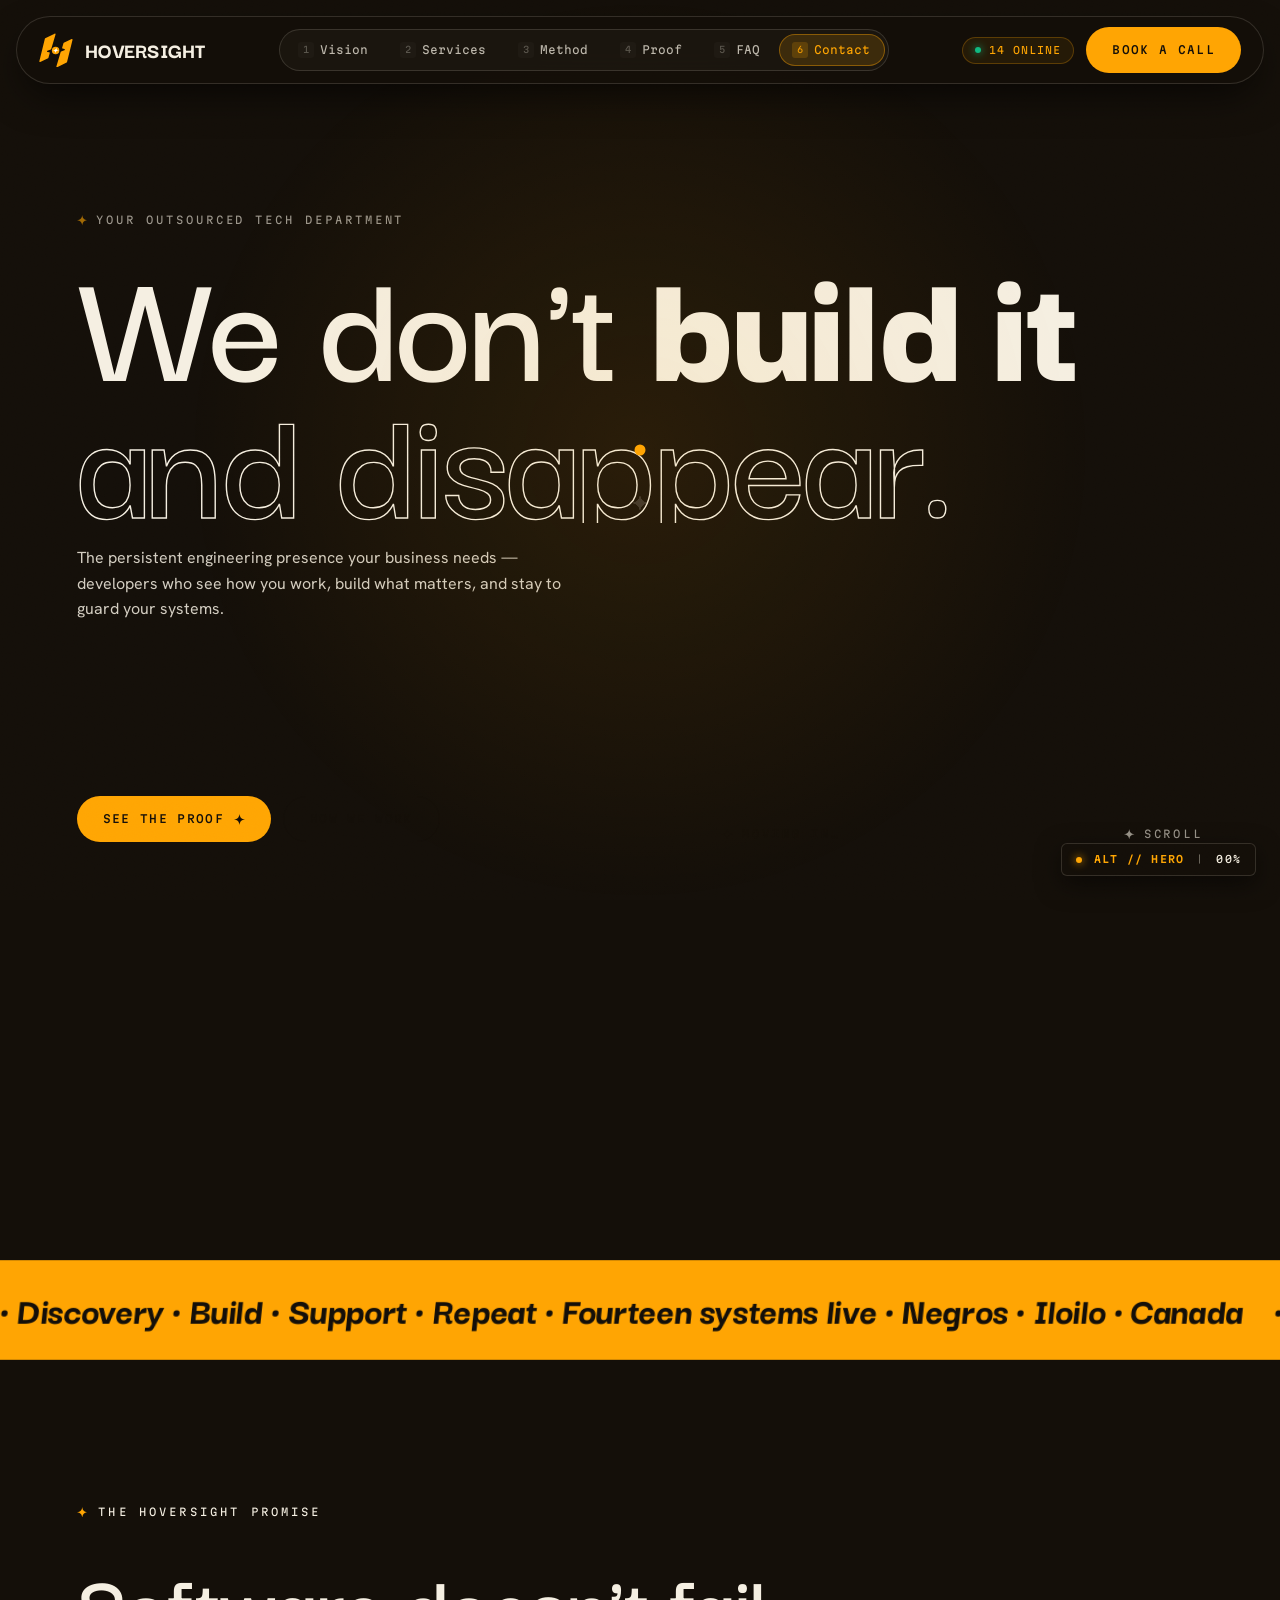
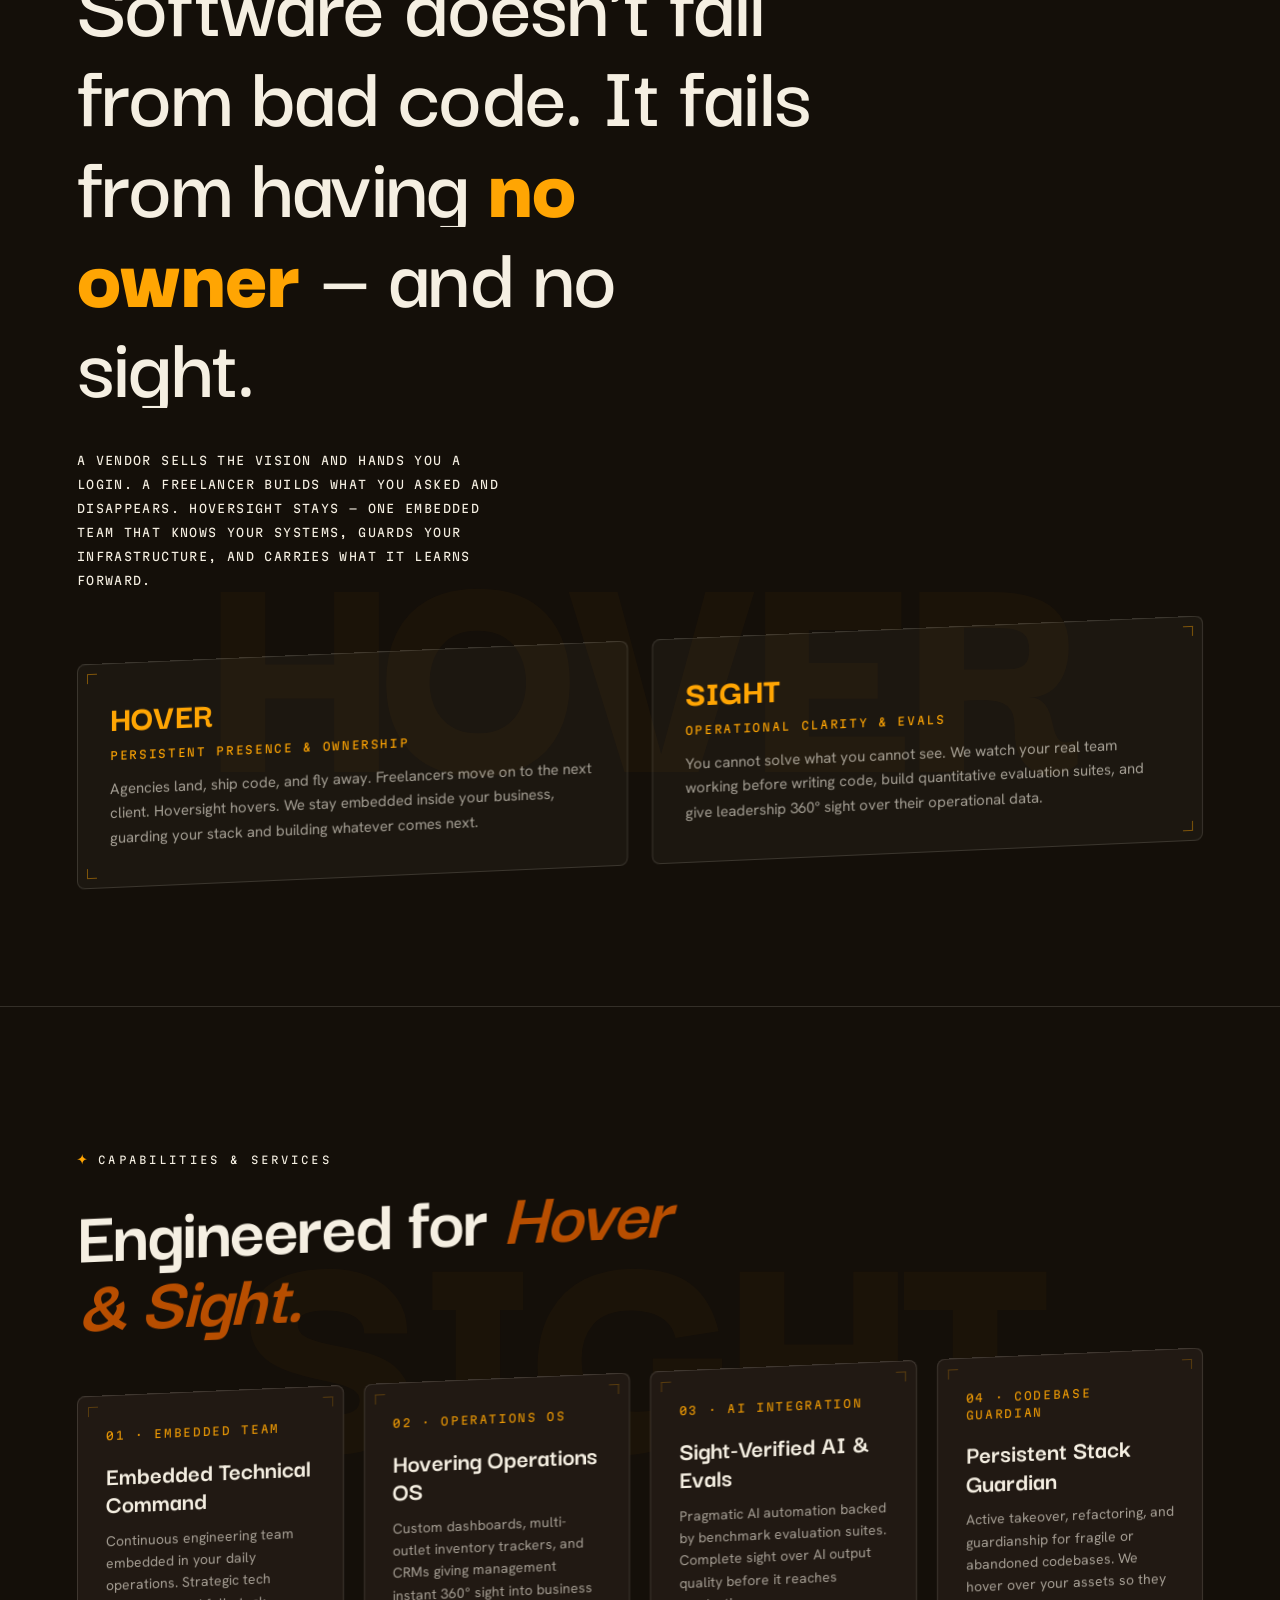
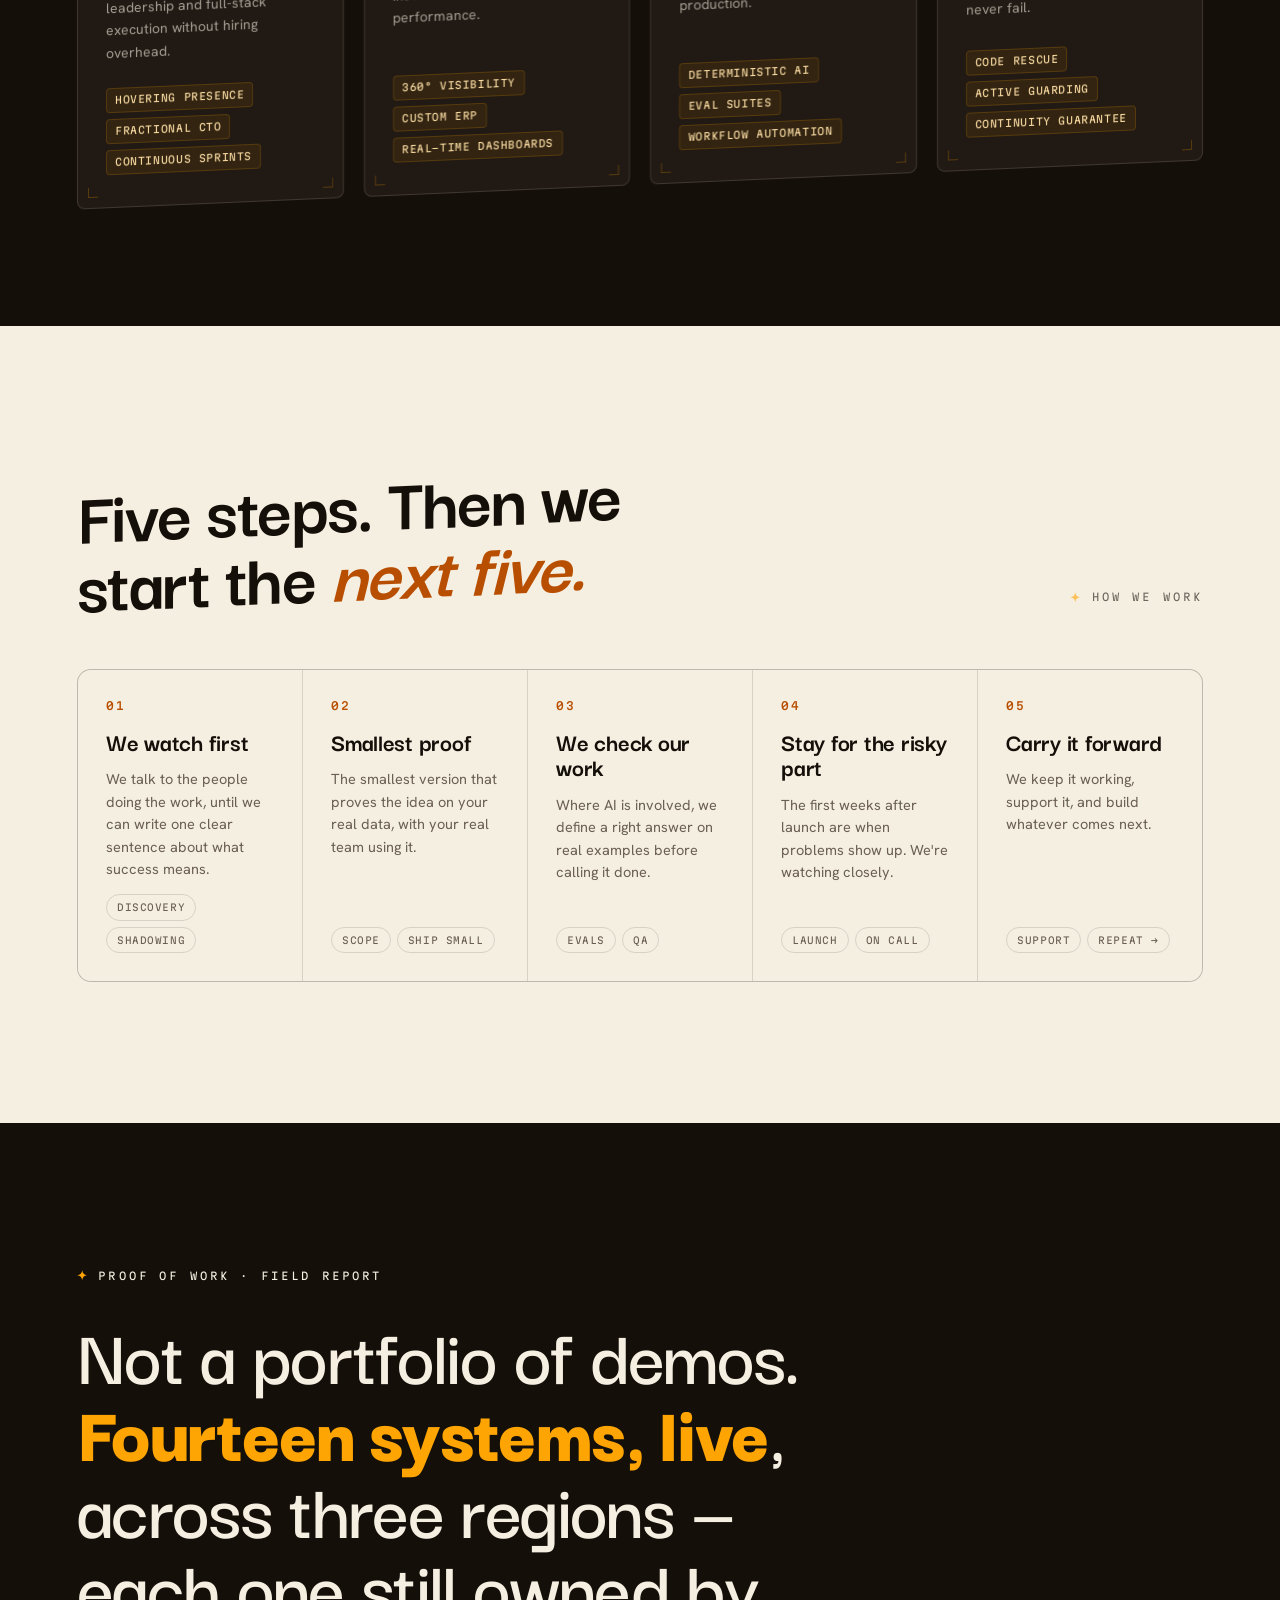
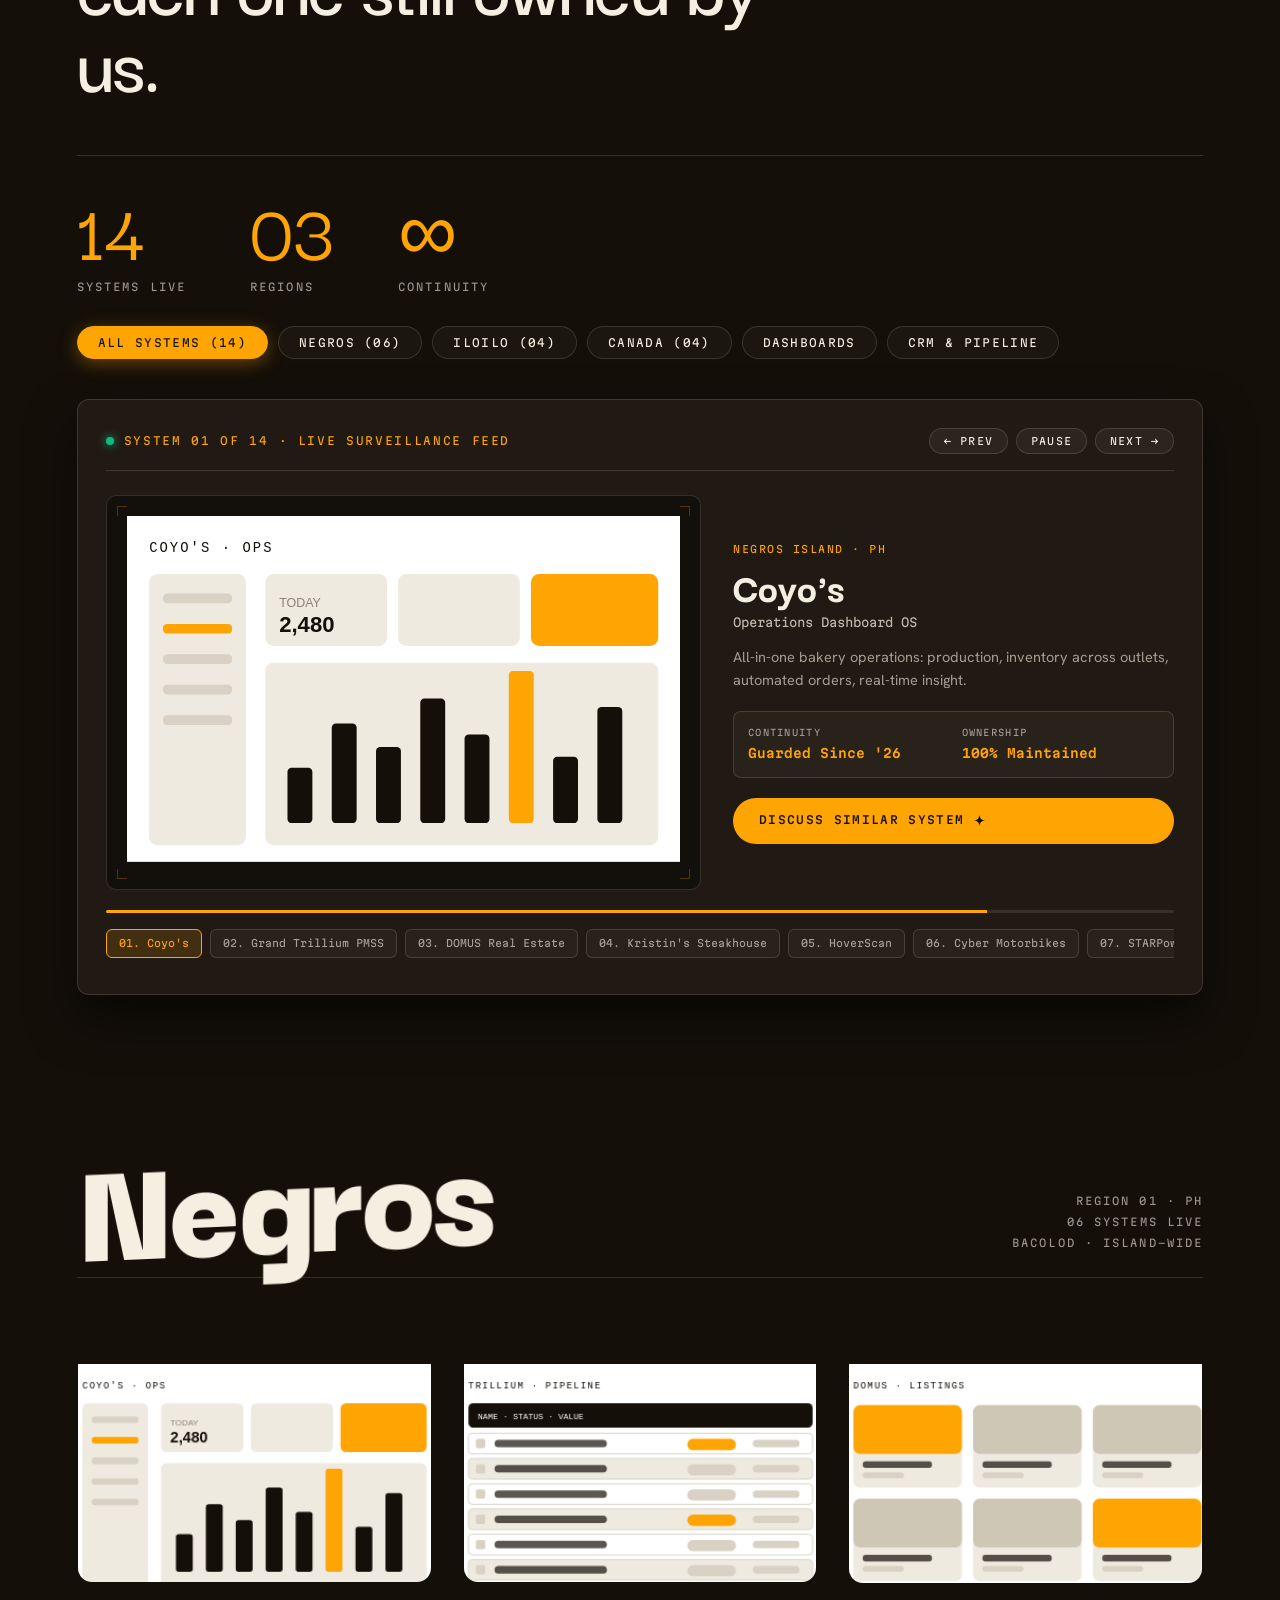
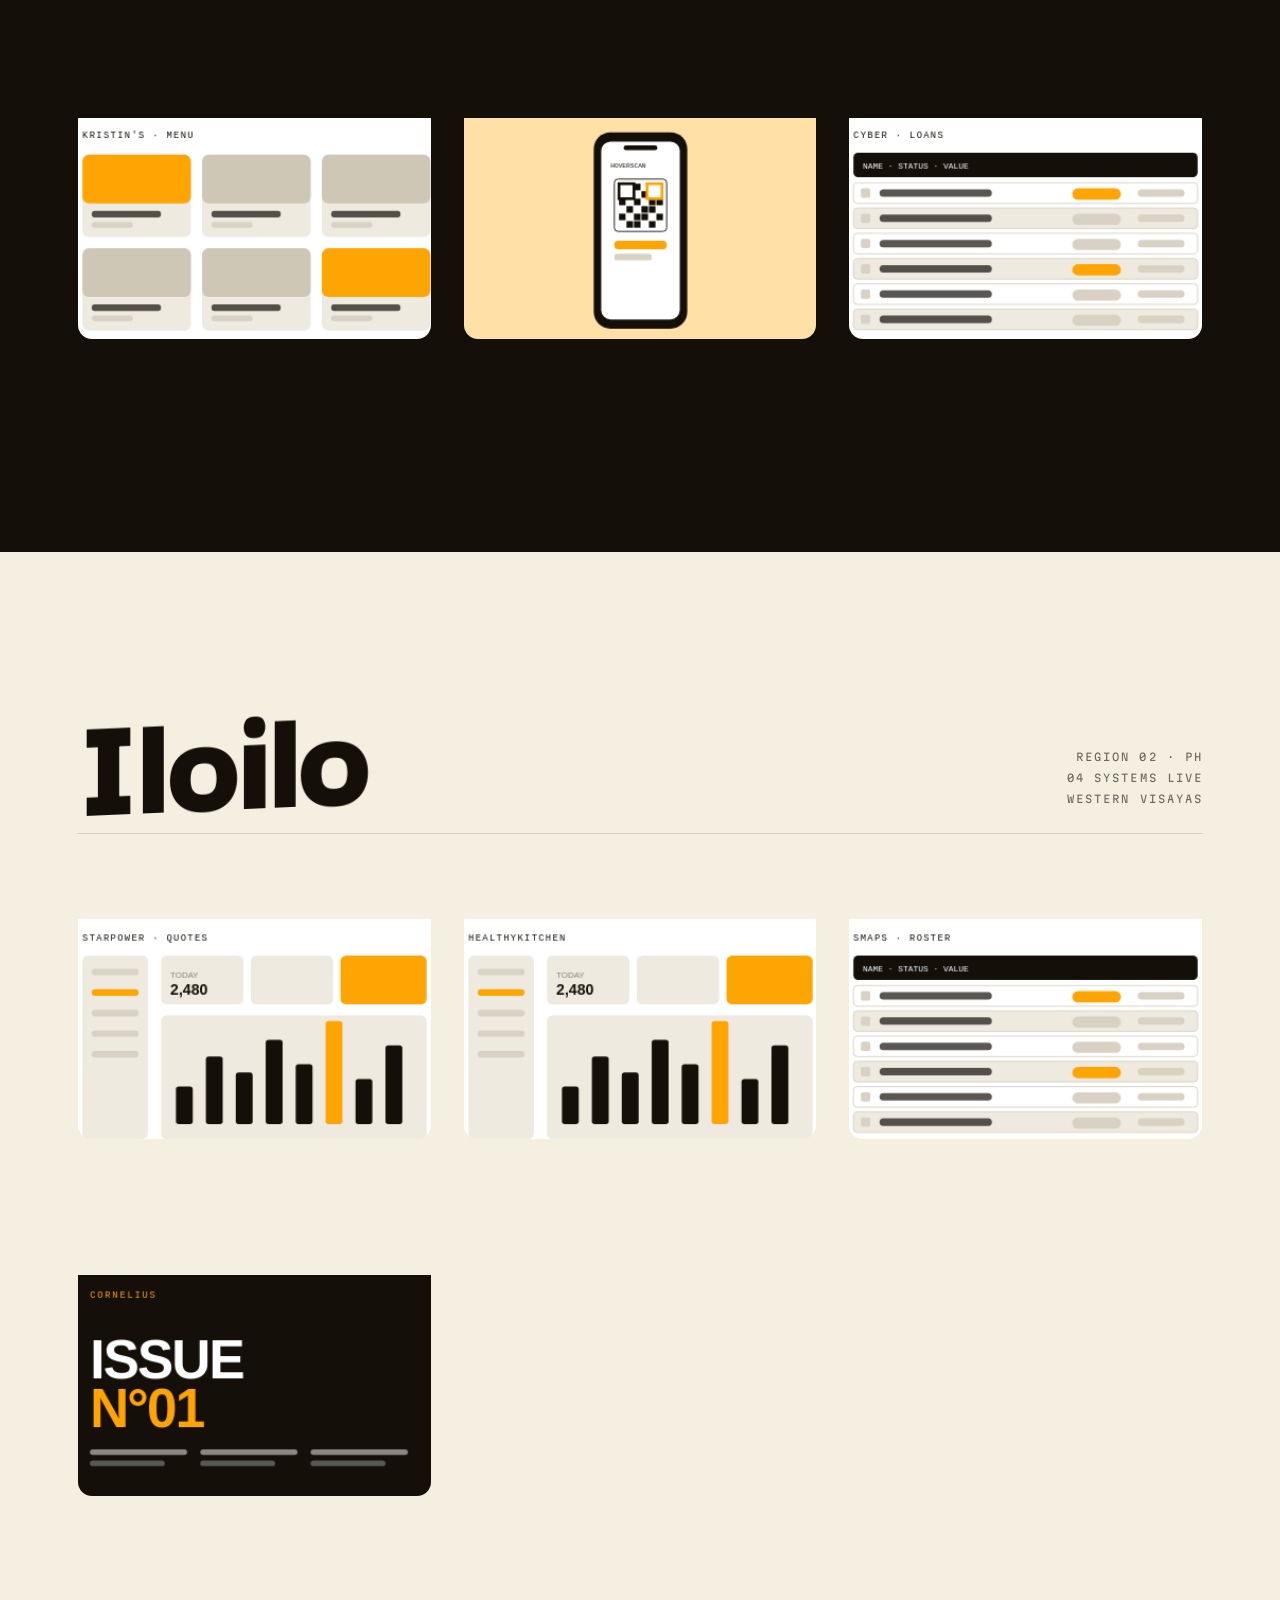
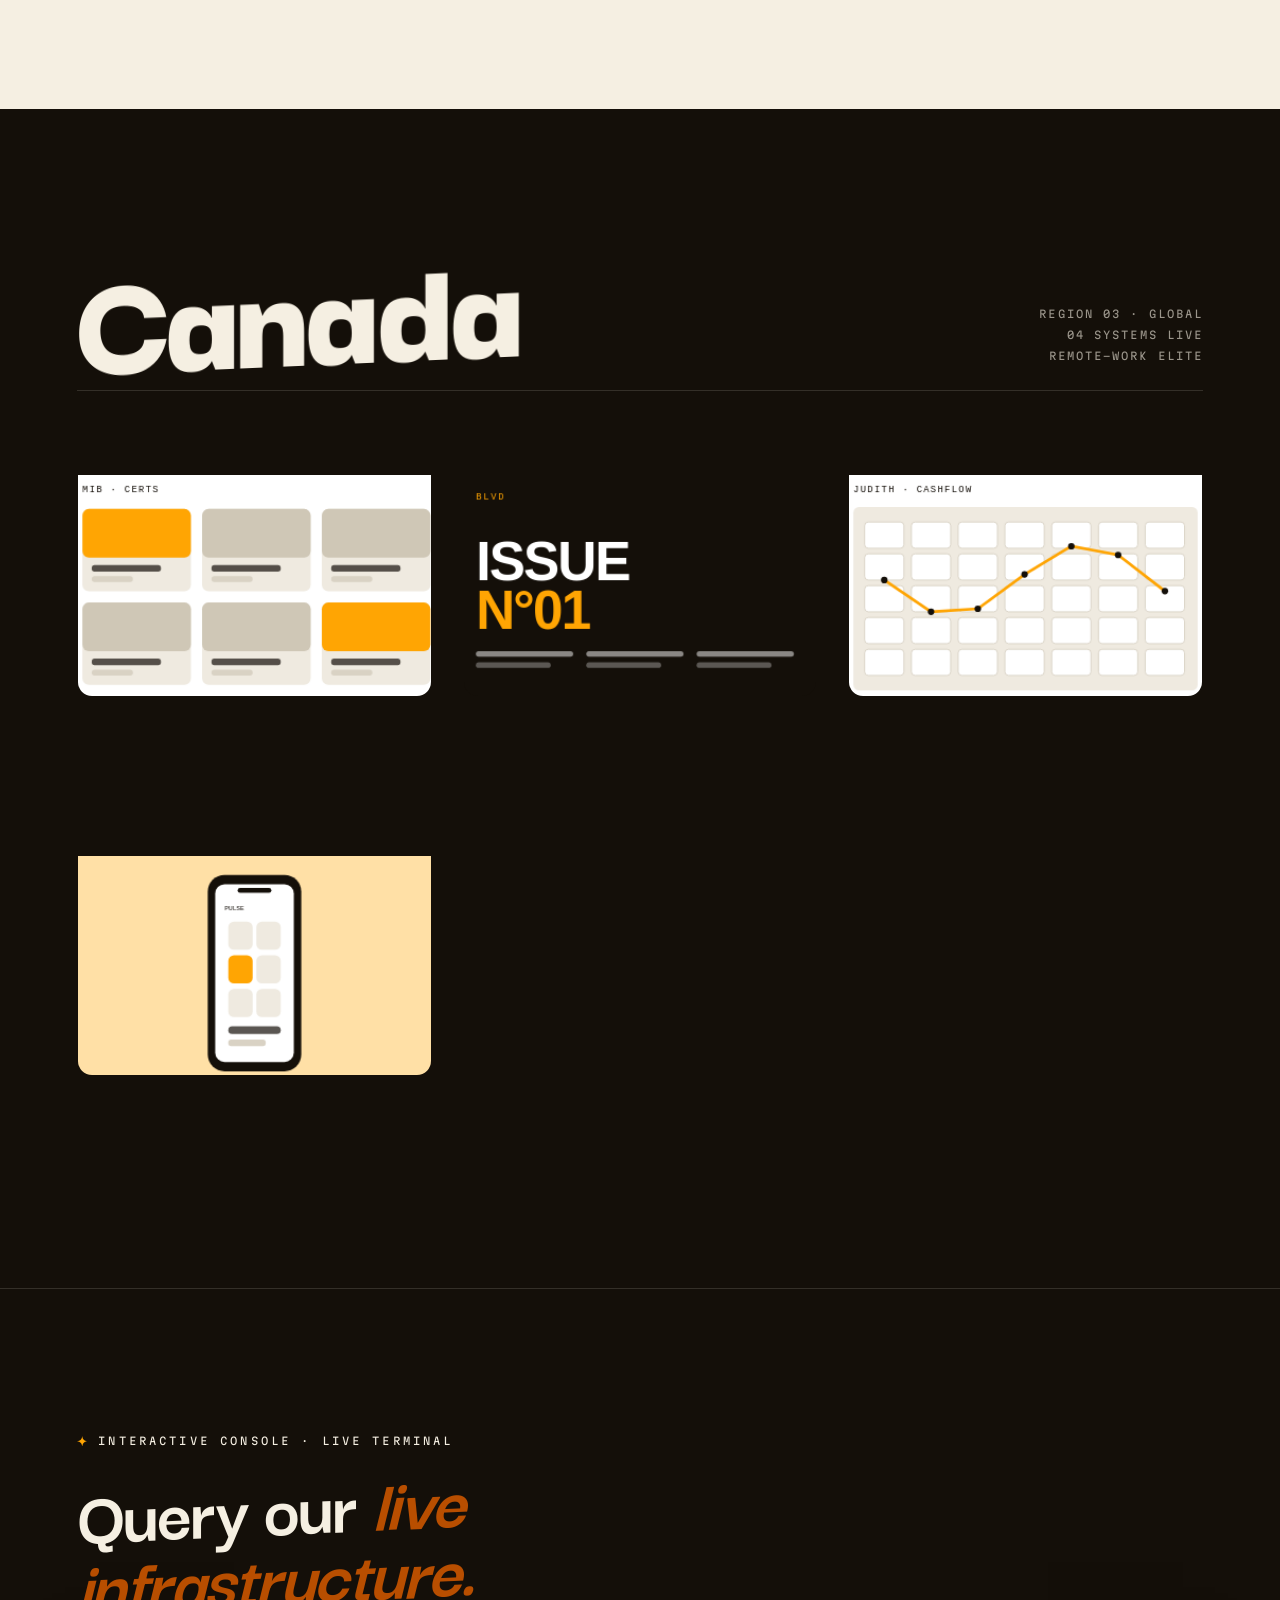
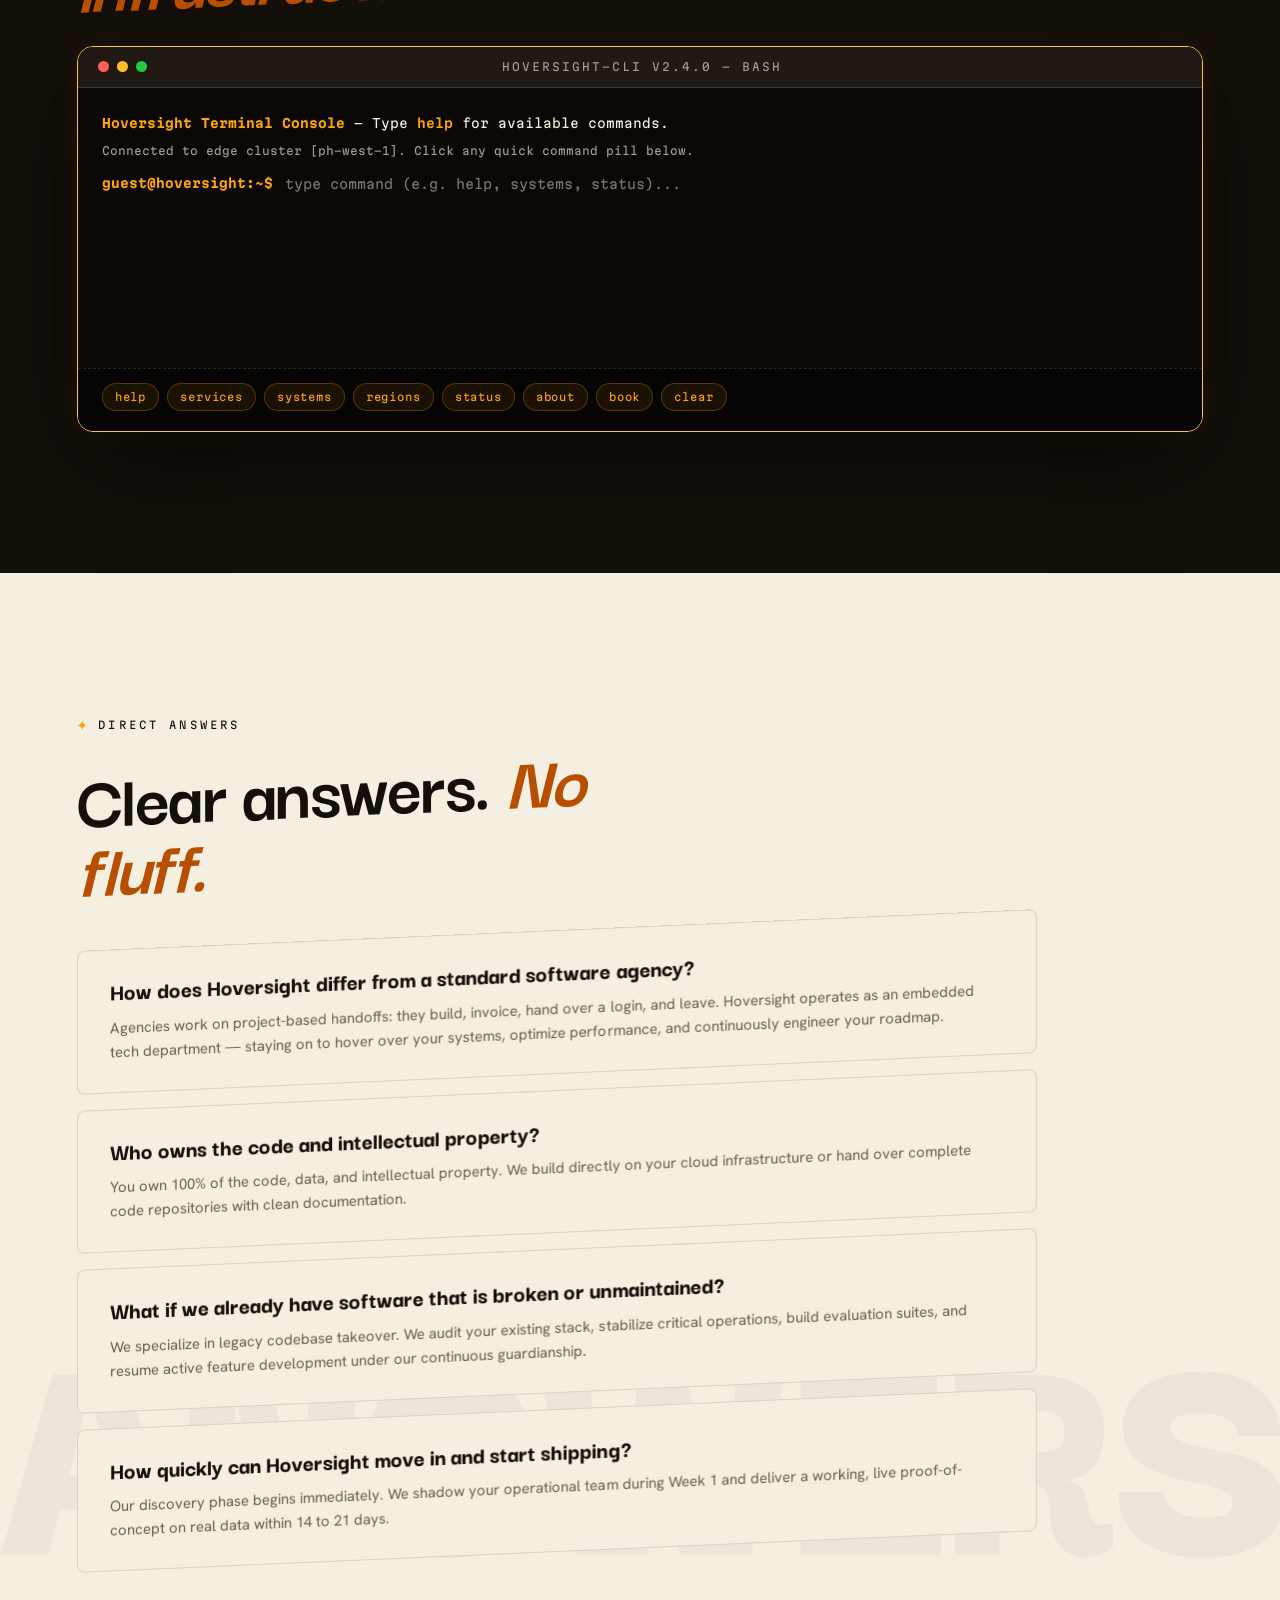
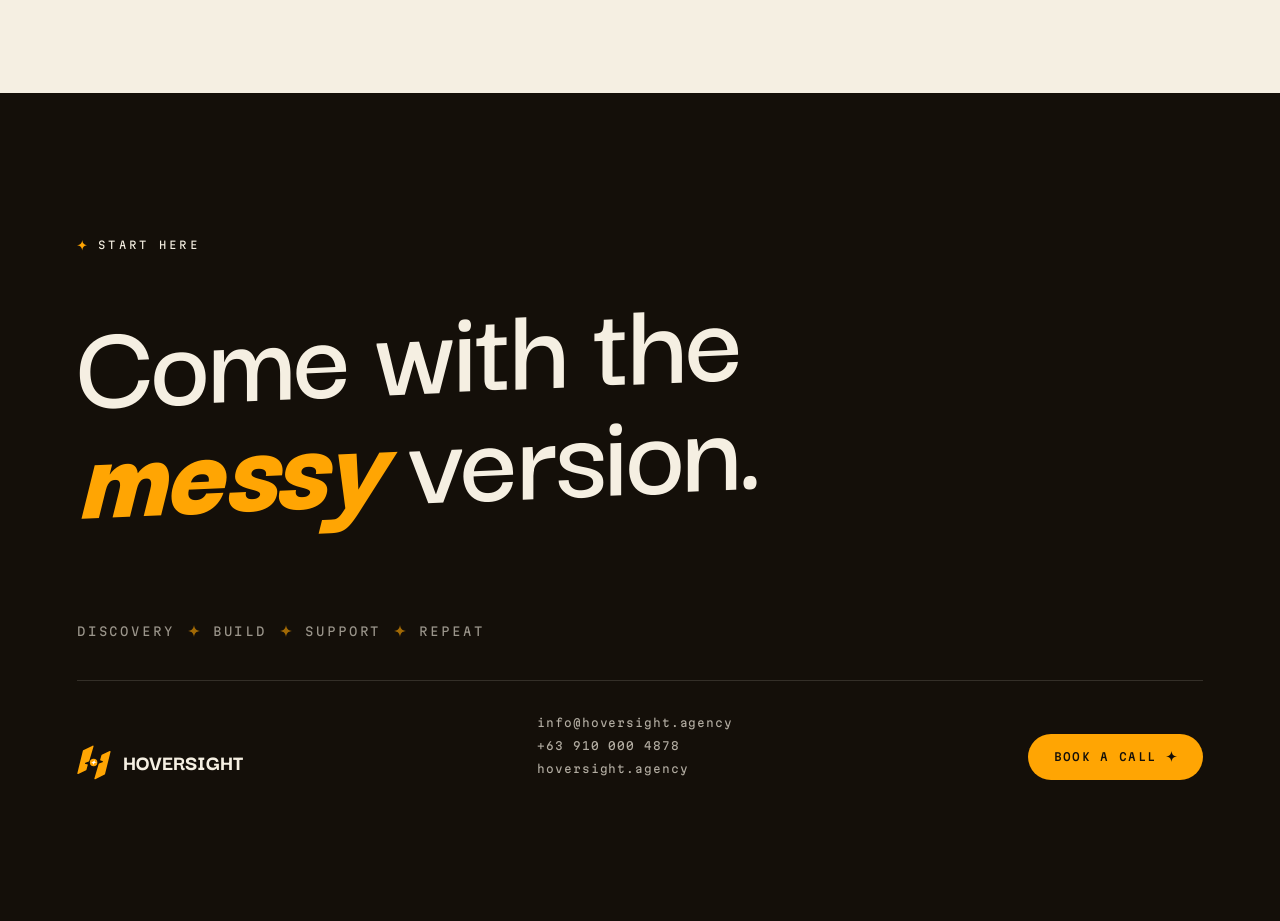
==== public/index.html @ 8554bd1f "Fix blank-page bug: close the unclosed <style> block The head <style> opened on line 13 had no match" ====
<!DOCTYPE html>
<html lang="en">

<head>
  <meta charset="UTF-8">
  <meta name="viewport" content="width=device-width, initial-scale=1.0">
  <title>Hoversight — Proof of Work</title>
  <link rel="preconnect" href="https://fonts.googleapis.com">
  <link rel="preconnect" href="https://fonts.gstatic.com" crossorigin>
  <link
    href="https://fonts.googleapis.com/css2?family=Darker+Grotesque:wght@400;500;600;700;800;900&family=Hanken+Grotesk:wght@400;500;600;700&family=Martian+Mono:wght@300;400;500;600&display=swap"
    rel="stylesheet">
  <style>
    :root {
      --amber: #FFA503;
      --amber-lo: #FFC24D;
      --amber-hi: #FFE0A6;
      --ember: #B84E00;
      --ink: #140F09;
      --ink-2: #211913;
      --paper: #F5EFE2;
      --paper-2: #E9E0CE;
      --muted-d: rgba(245, 239, 226, .62);
      --muted-l: #6A5F52;
      --line-d: rgba(245, 239, 226, .14);
      --line-l: rgba(20, 15, 9, .13);
      --ease: cubic-bezier(.19, 1, .22, 1);
      --ease2: cubic-bezier(.7, 0, .2, 1);
      --disp: "Darker Grotesque", sans-serif;
      --body: "Hanken Grotesk", sans-serif;
      --mono: "Martian Mono", monospace;
    }

    * {
      margin: 0;
      padding: 0;
      box-sizing: border-box
    }

    html {
      scroll-behavior: smooth
    }

    body {
      font-family: var(--body);
      font-size: 16px;
      line-height: 1.5;
      background: var(--ink);
      color: var(--paper);
      -webkit-font-smoothing: antialiased;
      overflow-x: hidden;
      cursor: none
    }

    body:not(.ready) * {
      animation-play-state: paused !important
    }

    ::selection {
      background: var(--amber);
      color: var(--ink)
    }

    a {
      color: inherit;
      text-decoration: none
    }

    :focus-visible {
      outline: 2px solid var(--amber);
      outline-offset: 4px;
      border-radius: 2px
    }

    .spark svg {
      display: block
    }

    .sp-path {
      fill: currentColor
    }

    /* grain + scroll progress */
    .grain {
      position: fixed;
      inset: 0;
      z-index: 9995;
      pointer-events: none;
      opacity: .05;
      mix-blend-mode: overlay;
      background-image: url("data:image/svg+xml,%3Csvg xmlns='http://www.w3.org/2000/svg' width='140' height='140'%3E%3Cfilter id='n'%3E%3CfeTurbulence type='fractalNoise' baseFrequency='.9' numOctaves='2'/%3E%3C/filter%3E%3Crect width='100%25' height='100%25' filter='url(%23n)'/%3E%3C/svg%3E")
    }

    .scrollbar {
      position: fixed;
      top: 0;
      left: 0;
      height: 3px;
      background: var(--amber);
      width: 0;
      z-index: 9996
    }

    /* preloader */
    #pre {
      display: none !important;
      opacity: 0 !important;
      visibility: hidden !important;
      pointer-events: none !important;
    }

    #pre.done {
      opacity: 0 !important;
      visibility: hidden !important;
      pointer-events: none !important;
      display: none !important;
    }

    #pre .spin {
      color: var(--amber);
      animation: spin 2.6s linear infinite
    }

    @keyframes spin {
      to {
        transform: rotate(360deg)
      }
    }

    #pre .pct {
      font-family: var(--mono);
      font-size: 12px;
      letter-spacing: .34em;
      color: var(--muted-d)
    }

    #pre .wm {
      font-family: var(--disp);
      font-weight: 800;
      font-size: clamp(40px, 7vw, 88px);
      letter-spacing: -.02em;
      color: var(--paper);
      overflow: hidden;
      height: 1em;
      line-height: 1
    }

    #pre .wm span {
      display: block;
      transform: translateY(105%);
      animation: rise .9s var(--ease) .15s forwards
    }

    @keyframes rise {
      to {
        transform: none
      }
    }

    /* cursor */
    .cur {
      position: fixed;
      top: 0;
      left: 0;
      width: 11px;
      height: 11px;
      border-radius: 50%;
      background: var(--amber);
      pointer-events: none;
      z-index: 9999;
      transform: translate(-50%, -50%);
      transition: width .35s var(--ease), height .35s var(--ease), background .3s
    }

    .cur.big {
      width: 66px;
      height: 66px;
      background: rgba(255, 165, 3, .14);
      border: 1px solid var(--amber)
    }

    @media(hover:none), (pointer:coarse) {
      .cur {
        display: none
      }

      body {
        cursor: auto
      }
    }

    section {
      position: relative;
      padding: clamp(80px, 11vw, 168px) clamp(22px, 6vw, 124px)
    }

    .eyebrow {
      font-family: var(--mono);
      font-size: 10.5px;
      font-weight: 400;
      letter-spacing: .3em;
      text-transform: uppercase;
      display: inline-flex;
      align-items: center;
      gap: 11px;
      opacity: .72
    }

    .eyebrow .spark {
      color: var(--amber)
    }

    .dark {
      background: var(--ink);
      color: var(--paper)
    }

    .pale {
      background: var(--paper);
      color: var(--ink)
    }

    .cta {
      font-family: var(--mono);
      font-size: 11px;
      font-weight: 500;
      letter-spacing: .12em;
      text-transform: uppercase;
      display: inline-flex;
      align-items: center;
      gap: 10px;
      min-height: 46px;
      padding: 0 26px;
      border-radius: 40px;
      background: var(--amber);
      color: var(--ink);
      transition: transform .4s var(--ease), background .3s
    }

    .cta:hover {
      transform: translateY(-2px);
      background: var(--amber-lo)
    }

    .cta.ghost {
      background: transparent;
      border: 1px solid currentColor;
      font-weight: 400
    }

    .cta.ghost:hover {
      background: currentColor;
      color: var(--ink)
    }

    .pale .cta.ghost:hover {
      color: var(--paper)
    }

    .topbar {
      display: flex;
      justify-content: space-between;
      align-items: center;
      position: fixed;
      top: 16px;
      left: 50%;
      transform: translateX(-50%);
      z-index: 9998;
      width: min(1280px, calc(100% - 32px));
      padding: 10px 22px;
      background: rgba(20, 15, 9, 0.82);
      backdrop-filter: blur(20px);
      -webkit-backdrop-filter: blur(20px);
      border: 1px solid var(--line-d);
      border-radius: 100px;
      box-shadow: 0 16px 40px -10px rgba(0, 0, 0, 0.7);
      transition: padding .3s var(--ease), background .3s, border-color .3s, transform .3s var(--ease);
    }

    .topbar.scrolled {
      padding: 8px 18px;
      background: rgba(20, 15, 9, 0.92);
      border-color: rgba(255, 165, 3, 0.25);
      box-shadow: 0 20px 48px rgba(0, 0, 0, 0.8);
    }

    .brand {
      display: flex;
      align-items: center;
      gap: 12px
    }

    .brand .logo {
      width: 34px;
      height: 35px;
      transition: transform .5s var(--ease)
    }

    .brand:hover .logo {
      transform: rotate(180deg);
    }

    .brand .wm {
      font-family: var(--disp);
      font-weight: 800;
      letter-spacing: -.01em;
      font-size: 22px;
      text-transform: uppercase;
      line-height: 1
    }

    .tnav {
      position: relative;
      display: flex;
      align-items: center;
      gap: 4px;
      background: rgba(245, 239, 226, 0.03);
      padding: 4px;
      border-radius: 100px;
      border: 1px solid var(--line-d);
    }

    .nav-glider {
      position: absolute;
      top: 4px;
      left: 0;
      height: calc(100% - 8px);
      width: 0;
      background: rgba(255, 165, 3, 0.15);
      border: 1px solid rgba(255, 165, 3, 0.4);
      border-radius: 100px;
      transition: all 0.35s var(--ease);
      pointer-events: none;
      z-index: 1;
    }

    .tnav a {
      position: relative;
      z-index: 2;
      font-family: var(--mono);
      font-size: 11px;
      text-transform: none;
      opacity: .75;
      padding: 6px 14px;
      min-height: 32px;
      display: inline-flex;
      align-items: center;
      gap: 6px;
      border-radius: 100px;
      transition: opacity .3s, color .3s;
    }

    .tnav a:hover, .tnav a.active {
      opacity: 1;
      color: var(--amber);
    }

    .tnav a .hk {
      font-size: 9px;
      opacity: 0.4;
      background: rgba(255,255,255,0.08);
      padding: 1px 5px;
      border-radius: 3px;
      font-family: var(--mono);
      transition: opacity 0.2s, background 0.2s;
    }

    .tnav a:hover .hk, .tnav a.active .hk {
      opacity: 0.9;
      color: var(--amber);
      background: rgba(255, 165, 3, 0.2);
    }

    .topbar-actions {
      display: flex;
      align-items: center;
      gap: 12px;
    }

    .telemetry-badge {
      display: inline-flex;
      align-items: center;
      gap: 8px;
      font-family: var(--mono);
      font-size: 10px;
      letter-spacing: 0.1em;
      color: var(--amber);
      background: rgba(255, 165, 3, 0.08);
      border: 1px solid rgba(255, 165, 3, 0.25);
      padding: 5px 12px;
      border-radius: 100px;
      cursor: default;
    }

    .telemetry-badge .pulse-dot {
      width: 6px;
      height: 6px;
      border-radius: 50%;
      background: #10B981;
      box-shadow: 0 0 8px #10B981;
      animation: pulseDot 1.8s infinite;
    }

    @keyframes pulseDot {
      0%, 100% { transform: scale(1); opacity: 1; }
      50% { transform: scale(1.35); opacity: 0.5; }
    }

    .mob-toggle {
      display: none;
      flex-direction: column;
      justify-content: center;
      align-items: center;
      gap: 4px;
      width: 38px;
      height: 38px;
      background: rgba(255,255,255,0.06);
      border: 1px solid var(--line-d);
      border-radius: 50%;
      cursor: pointer;
      padding: 9px;
      transition: background 0.2s, border-color 0.2s;
    }

    .mob-toggle:hover {
      background: rgba(255, 165, 3, 0.15);
      border-color: var(--amber);
    }

    .mob-toggle span {
      display: block;
      width: 16px;
      height: 2px;
      background: var(--paper);
      border-radius: 2px;
      transition: transform 0.3s, opacity 0.3s;
    }

    .mob-toggle.active span:nth-child(1) { transform: translateY(6px) rotate(45deg); }
    .mob-toggle.active span:nth-child(2) { opacity: 0; }
    .mob-toggle.active span:nth-child(3) { transform: translateY(-6px) rotate(-45deg); }

    .mob-drawer {
      position: fixed;
      inset: 0;
      z-index: 9997;
      background: rgba(20, 15, 9, 0.96);
      backdrop-filter: blur(24px);
      display: flex;
      flex-direction: column;
      justify-content: center;
      padding: 40px;
      opacity: 0;
      visibility: hidden;
      transition: opacity 0.35s var(--ease), visibility 0.35s;
    }

    .mob-drawer.active {
      opacity: 1;
      visibility: visible;
    }

    .mob-nav {
      display: flex;
      flex-direction: column;
      gap: 16px;
    }

    .mob-nav a {
      font-family: var(--disp);
      font-size: clamp(32px, 7vw, 48px);
      font-weight: 800;
      color: var(--paper);
      display: flex;
      align-items: center;
      gap: 16px;
      transition: color 0.2s;
    }

    .mob-nav a:hover {
      color: var(--amber);
    }

    .mob-nav a .hk {
      font-family: var(--mono);
      font-size: 14px;
      color: var(--amber);
    }

    .mob-drawer-foot {
      margin-top: 40px;
      padding-top: 24px;
      border-top: 1px solid var(--line-d);
      display: flex;
      flex-direction: column;
      gap: 16px;
    }

    @media(max-width:880px) {
      .tnav { display: none; }
      .telemetry-badge { display: none; }
      .mob-toggle { display: flex; }
    }

    /* ============ SCROLL-BLEED HERO ============ */
    .scrollhero {
      height: 140vh;
      position: relative;
      background: var(--ink)
    }

    .stage {
      position: sticky;
      top: 0;
      height: 100svh;
      overflow: hidden;
      display: flex;
      flex-direction: column;
      justify-content: space-between;
      padding: clamp(24px, 3vw, 40px) clamp(22px, 6vw, 124px) clamp(38px, 5vw, 58px)
    }

    .stage .topbar {
      position: relative;
      z-index: 6
    }

    .bleed {
      position: absolute;
      left: 50%;
      top: 56%;
      width: 42vmax;
      height: 42vmax;
      border-radius: 50%;
      z-index: 1;
      background: radial-gradient(circle at 42% 40%, var(--amber-lo), var(--amber) 45%, var(--ember) 130%);
      transform: translate(-50%, -50%) scale(calc(var(--p, 0)*9.2));
      transform-origin: center;
      filter: blur(calc((1 - var(--p, 0))*6px));
      will-change: transform
    }

    .heart {
      position: absolute;
      left: 50%;
      top: 56%;
      z-index: 4;
      color: #fff;
      transform: translate(-50%, -50%) scale(calc(.3 + var(--p, 0)*7)) rotate(calc(var(--p, 0)*200deg));
      opacity: calc(.15 + var(--p, 0)*.8);
      will-change: transform;
      pointer-events: none
    }

    .heart svg {
      width: 60px;
      height: 60px
    }

    .particles {
      position: absolute;
      inset: 0;
      z-index: 3;
      pointer-events: none;
      opacity: calc(var(--p, 0)*.85)
    }

    .particles .spark {
      position: absolute;
      color: #fff;
      will-change: transform
    }

    .stage-core {
      position: relative;
      z-index: 5;
      flex: 1;
      display: flex;
      flex-direction: column;
      justify-content: center;
      gap: 22px;
      max-width: 1280px
    }

    .line {
      font-family: var(--disp);
      letter-spacing: -.02em;
      line-height: .82;
      font-size: clamp(58px, 13vw, 210px)
    }

    .line-dark {
      font-weight: 600;
      opacity: 1 !important;
      transform: none !important;
    }

    .line-dark .ln {
      display: block;
      overflow: hidden
    }

    .line-dark .ln i {
      display: block;
      font-style: normal;
      transform: none !important;
      transition: transform 1s var(--ease)
    }

    body.ready .line-dark .ln:nth-child(1) i {
      transition-delay: .05s
    }

    body.ready .line-dark .ln:nth-child(2) i {
      transition-delay: .16s
    }

    body.ready .line-dark .ln i {
      transform: none !important
    }

    .line-dark b {
      font-weight: 900
    }

    .line-dark .dim {
      -webkit-text-stroke: 1.4px var(--paper);
      color: transparent
    }

    .line-amber {
      position: absolute;
      color: var(--ink);
      font-weight: 900;
      font-style: italic;
      opacity: 0;
      pointer-events: none;
      transform: translateY(30px)
    }

    .hero-sub {
      max-width: 520px;
      font-size: clamp(15px, 1.25vw, 18px);
      line-height: 1.6;
      font-weight: 400;
      opacity: 0.85 !important;
    }

    .stage-foot {
      position: relative;
      z-index: 5;
      display: flex;
      justify-content: space-between;
      align-items: flex-end;
      gap: 22px;
      flex-wrap: wrap
    }

    .stage-foot .hero-cta {
      display: flex;
      gap: 12px;
      flex-wrap: wrap;
      opacity: 1 !important;
    }

    .progress {
      font-family: var(--mono);
      font-size: 10.5px;
      letter-spacing: .28em;
      text-transform: uppercase;
      color: var(--ink);
      opacity: 1;
      display: flex;
      align-items: center;
      gap: 9px;
      font-weight: 500
    }

    .scrollcue {
      font-family: var(--mono);
      font-size: 10.5px;
      letter-spacing: .28em;
      text-transform: uppercase;
      opacity: 0.6 !important;
      display: flex;
      align-items: center;
      gap: 9px
    }

    .scrollcue .spark {
      animation: bob 2.4s var(--ease) infinite
    }

    @keyframes bob {

      0%,
      100% {
        transform: translateY(0)
      }

      50% {
        transform: translateY(4px)
      }
    }

    /* reduced-motion static hero */
    .rmstatic .scrollhero {
      height: auto
    }

    .rmstatic .stage {
      position: static;
      height: 100svh
    }

    .rmstatic .bleed {
      transform: translate(-50%, -50%) scale(1);
      filter: none
    }

    .rmstatic .heart {
      opacity: .9;
      transform: translate(-50%, -50%) scale(4)
    }

    .rmstatic .line-dark {
      opacity: 1 !important;
      color: var(--paper) !important;
      transform: none !important;
    }

    .rmstatic .line-dark .ln i {
      transform: none !important;
    }

    .rmstatic .line-amber {
      display: none !important;
    }

    .rmstatic .hero-sub,
    .rmstatic .hero-cta {
      opacity: .72
    }

    .rmstatic .particles {
      display: none
    }

    /* marquee */
    .marquee {
      padding: 20px 0;
      background: var(--amber);
      color: var(--ink);
      overflow: hidden;
      border-top: 1px solid rgba(20, 15, 9, .18);
      border-bottom: 1px solid rgba(20, 15, 9, .18)
    }

    .marquee .track {
      display: flex;
      gap: 30px;
      white-space: nowrap;
      width: max-content;
      font-family: var(--disp);
      font-weight: 800;
      font-size: clamp(22px, 3vw, 40px);
      letter-spacing: -.01em;
      animation: scroll 24s linear infinite;
      transition: transform .2s ease-out
    }

    @keyframes scroll {
      to {
        transform: translateX(-50%)
      }
    }

    /* vision */
    .vision .quote {
      font-family: var(--disp);
      font-weight: 600;
      letter-spacing: -.015em;
      line-height: .98;
      font-size: clamp(38px, 7.2vw, 112px);
      max-width: 15ch
    }

    .vision .quote b {
      font-weight: 900;
      color: var(--amber)
    }

    .vision .quote .w {
      display: inline-block;
      overflow: hidden;
      vertical-align: top
    }

    .vision .quote .w i {
      display: inline-block;
      font-style: normal;
      transform: translateY(110%);
      transition: transform .8s var(--ease)
    }

    .vision .quote.in .w i {
      transform: none
    }

    .vision .attrib {
      margin-top: 40px;
      font-family: var(--mono);
      font-size: 11.5px;
      letter-spacing: .12em;
      text-transform: uppercase;
      opacity: .6;
      max-width: 56ch;
      line-height: 2.1;
      font-weight: 400
    }

    /* method */
    .method {
      display: grid;
      gap: clamp(42px, 5vw, 76px)
    }

    .method-head {
      display: flex;
      justify-content: space-between;
      align-items: flex-end;
      gap: 24px;
      flex-wrap: wrap
    }

    .method-head h2 {
      font-family: var(--disp);
      font-weight: 700;
      letter-spacing: -.02em;
      line-height: .9;
      font-size: clamp(38px, 6vw, 84px);
      max-width: 15ch
    }

    .method-head h2 em {
      font-style: italic;
      color: var(--ember)
    }

    .phases {
      display: grid;
      grid-template-columns: repeat(auto-fit, minmax(210px, 1fr));
      gap: 1px;
      background: var(--line-l);
      border: 1px solid var(--line-l);
      border-radius: 14px;
      overflow: hidden
    }

    .phase {
      background: var(--paper);
      padding: clamp(24px, 2.2vw, 34px);
      display: flex;
      flex-direction: column;
      gap: 14px;
      transition: background .4s, transform .5s var(--ease)
    }

    .phase:hover {
      background: var(--paper-2)
    }

    .phase .pnum {
      font-family: var(--mono);
      font-size: 11px;
      letter-spacing: .2em;
      color: var(--ember);
      font-weight: 500
    }

    .phase h3 {
      font-family: var(--disp);
      font-weight: 700;
      font-size: clamp(23px, 2vw, 30px);
      letter-spacing: -.01em;
      line-height: 1
    }

    .phase p {
      font-size: 14.5px;
      line-height: 1.55;
      color: var(--muted-l)
    }

    .chips {
      display: flex;
      flex-wrap: wrap;
      gap: 6px;
      margin-top: auto
    }

    .chips span {
      font-family: var(--mono);
      font-size: 9.5px;
      letter-spacing: .06em;
      text-transform: uppercase;
      border: 1px solid var(--line-l);
      border-radius: 20px;
      padding: 5px 10px;
      color: var(--muted-l)
    }

    /* proof intro */
    .proof-intro .big {
      font-family: var(--disp);
      font-weight: 600;
      letter-spacing: -.02em;
      line-height: .94;
      font-size: clamp(36px, 6.4vw, 92px);
      max-width: 18ch;
      margin-top: 26px
    }

    .proof-intro .big b {
      font-weight: 900;
      color: var(--amber)
    }

    .stats {
      display: flex;
      gap: clamp(30px, 5vw, 90px);
      flex-wrap: wrap;
      margin-top: 56px;
      border-top: 1px solid var(--line-d);
      padding-top: 36px
    }

    .stat .n {
      font-family: var(--disp);
      font-weight: 500;
      font-size: clamp(52px, 6.5vw, 104px);
      line-height: .9;
      color: var(--amber)
    }

    .stat .l {
      font-family: var(--mono);
      font-size: 10.5px;
      letter-spacing: .2em;
      text-transform: uppercase;
      opacity: .6;
      margin-top: 12px;
      font-weight: 400
    }

    /* region + gallery */
    .region-head {
      display: flex;
      justify-content: space-between;
      align-items: flex-end;
      gap: 24px;
      flex-wrap: wrap;
      border-bottom: 1px solid;
      padding-bottom: 24px;
      margin-bottom: clamp(36px, 4vw, 60px)
    }

    .dark .region-head {
      border-color: var(--line-d)
    }

    .pale .region-head {
      border-color: var(--line-l)
    }

    .region-head h2 {
      font-family: var(--disp);
      font-weight: 900;
      letter-spacing: -.03em;
      line-height: .76;
      font-size: clamp(56px, 12vw, 168px);
      will-change: transform
    }

    .region-head .meta {
      font-family: var(--mono);
      font-size: 10.5px;
      letter-spacing: .2em;
      text-transform: uppercase;
      text-align: right;
      opacity: .6;
      line-height: 2;
      font-weight: 400
    }

    .gallery {
      display: grid;
      grid-template-columns: repeat(auto-fill, minmax(300px, 1fr));
      gap: clamp(22px, 2.4vw, 36px)
    }

    .card {
      position: relative;
      display: flex;
      flex-direction: column;
      gap: 15px;
      transition: transform .5s var(--ease)
    }

    .card a.hit {
      position: absolute;
      inset: 0;
      z-index: 3
    }

    .pv {
      position: relative;
      border-radius: 15px;
      overflow: hidden;
      border: 1px solid var(--line-d);
      background: #0c0906;
      box-shadow: 0 24px 60px -34px rgba(0, 0, 0, .75);
      transition: border-color .4s, box-shadow .5s
    }

    .pale .pv {
      border-color: var(--line-l)
    }

    .card:hover .pv {
      border-color: var(--amber);
      box-shadow: 0 34px 70px -30px rgba(184, 78, 0, .45)
    }

    .pv .chrome {
      height: 32px;
      display: flex;
      align-items: center;
      gap: 6px;
      padding: 0 12px;
      background: var(--ink-2)
    }

    .pale .pv .chrome {
      background: #ddd4c2
    }

    .pv .chrome i {
      width: 8px;
      height: 8px;
      border-radius: 50%;
      background: rgba(255, 255, 255, .26)
    }

    .pale .pv .chrome i {
      background: rgba(0, 0, 0, .2)
    }

    .pv .chrome .url {
      margin-left: 10px;
      flex: 1;
      height: 16px;
      border-radius: 8px;
      background: rgba(255, 255, 255, .08);
      font-family: var(--mono);
      font-size: 9px;
      letter-spacing: .06em;
      color: var(--muted-d);
      display: flex;
      align-items: center;
      padding: 0 10px
    }

    .pale .pv .chrome .url {
      background: rgba(0, 0, 0, .05);
      color: var(--muted-l)
    }

    .pv .screenwrap {
      overflow: hidden
    }

    .pv .screen {
      display: block;
      width: 100%;
      aspect-ratio: 16/10;
      background: var(--paper);
      will-change: transform
    }

    .pv .screen svg {
      display: block;
      width: 100%;
      height: 100%
    }

    .pv::after {
      content: "";
      position: absolute;
      inset: 0;
      background: var(--amber);
      opacity: 0;
      transition: opacity .5s;
      pointer-events: none;
      mix-blend-mode: multiply
    }

    .card:hover .pv::after {
      opacity: .09
    }

    .card .meta {
      display: flex;
      flex-direction: column;
      gap: 8px
    }

    .card .top {
      display: flex;
      justify-content: space-between;
      align-items: baseline;
      gap: 12px
    }

    .card .nm {
      font-family: var(--disp);
      font-weight: 800;
      font-size: clamp(24px, 2vw, 32px);
      letter-spacing: -.015em;
      line-height: .94
    }

    .card .yr {
      font-family: var(--mono);
      font-size: 10.5px;
      letter-spacing: .1em;
      opacity: .55;
      display: flex;
      align-items: center;
      gap: 7px;
      white-space: nowrap
    }

    .card .live {
      width: 6px;
      height: 6px;
      border-radius: 50%;
      background: var(--amber)
    }

    .card:hover .live {
      animation: ping 1.4s ease-out infinite
    }

    @keyframes ping {
      0% {
        box-shadow: 0 0 0 0 rgba(255, 165, 3, .6)
      }

      100% {
        box-shadow: 0 0 0 9px rgba(255, 165, 3, 0)
      }
    }

    .card .tag {
      font-family: var(--mono);
      font-size: 9.5px;
      letter-spacing: .14em;
      text-transform: uppercase;
      opacity: .5;
      font-weight: 400
    }

    .card .dsc {
      font-size: 13.5px;
      line-height: 1.55;
      max-height: 0;
      opacity: 0;
      overflow: hidden;
      transition: max-height .5s var(--ease), opacity .4s
    }

    .dark .card .dsc {
      color: var(--muted-d)
    }

    .pale .card .dsc {
      color: var(--muted-l)
    }

    .card:hover .dsc,
    .card:focus-within .dsc {
      max-height: 120px;
      opacity: 1
    }

    /* footer */
    .foot {
      min-height: 92svh;
      display: flex;
      flex-direction: column;
      justify-content: space-between
    }

    .foot h2 {
      font-family: var(--disp);
      font-weight: 600;
      letter-spacing: -.02em;
      line-height: .86;
      font-size: clamp(52px, 10vw, 168px);
      max-width: 12ch
    }

    .foot h2 .aw {
      color: var(--amber);
      font-style: italic;
      font-weight: 900
    }

    .loop {
      font-family: var(--mono);
      font-size: clamp(10.5px, 1vw, 12px);
      letter-spacing: .24em;
      text-transform: uppercase;
      display: flex;
      gap: 13px;
      flex-wrap: wrap;
      opacity: .6;
      align-items: center;
      font-weight: 400
    }

    .loop .spark {
      color: var(--amber);
      opacity: 1
    }

    .foot-grid {
      display: flex;
      justify-content: space-between;
      align-items: flex-end;
      gap: 30px;
      flex-wrap: wrap;
      border-top: 1px solid var(--line-d);
      padding-top: 30px
    }

    .foot-grid .contact {
      font-family: var(--mono);
      font-size: 11px;
      letter-spacing: .08em;
      line-height: 2.1;
      opacity: .7;
      font-weight: 400
    }

    .rv {
      opacity: 1;
      transform: none;
      transition: opacity .85s var(--ease), transform .85s var(--ease);
    }

    .rv.in {
      opacity: 1;
      transform: none;
    }

    .rv.d1 {
      transition-delay: .08s
    }

    .rv.d2 {
      transition-delay: .16s
    }

    .rv.d3 {
      transition-delay: .24s
    }

    @media(prefers-reduced-motion:reduce) {
      .marquee .track {
        animation: none
      }

      .card:hover {
        transform: none
      }

      .heart,
      .bleed {
        transition: none
      }

      .region-head h2,
      .pv .screen {
        transform: none !important
      }
    }

    /* 3D Tilt Card and Radial Spotlight */
    .card {
      transform-style: preserve-3d;
      perspective: 1000px;
      cursor: pointer;
    }

    .pv .glow-spot {
      position: absolute;
      inset: 0;
      border-radius: 15px;
      background: radial-gradient(350px circle at var(--mx, 50%) var(--my, 50%), rgba(255, 165, 3, 0.22), transparent 70%);
      opacity: 0;
      pointer-events: none;
      transition: opacity 0.3s ease;
      z-index: 4;
    }

    .card:hover .glow-spot {
      opacity: 1;
    }

    .card.filtered-out {
      display: none !important;
    }

    /* Filter Bar */
    .filter-bar {
      display: flex;
      gap: 10px;
      flex-wrap: wrap;
      margin-top: 32px;
      margin-bottom: 24px;
    }

    .filter-btn {
      font-family: var(--mono);
      font-size: 11px;
      letter-spacing: 0.12em;
      text-transform: uppercase;
      padding: 9px 20px;
      border-radius: 30px;
      border: 1px solid var(--line-d);
      background: rgba(255, 255, 255, 0.03);
      color: var(--paper);
      cursor: pointer;
      transition: all 0.3s var(--ease);
    }

    .filter-btn:hover, .filter-btn.active {
      background: var(--amber);
      color: var(--ink);
      border-color: var(--amber);
      box-shadow: 0 4px 18px rgba(255, 165, 3, 0.35);
    }

    /* Terminal Console */
    .console-sec {
      background: var(--ink);
      border-top: 1px solid var(--line-d);
    }

    .term-window {
      background: #0a0704;
      border: 1px solid var(--amber-lo);
      border-radius: 16px;
      overflow: hidden;
      box-shadow: 0 30px 90px -20px rgba(0, 0, 0, 0.8), 0 0 30px rgba(255, 165, 3, 0.08);
      font-family: var(--mono);
      margin-top: 40px;
    }

    .term-header {
      background: var(--ink-2);
      padding: 12px 20px;
      display: flex;
      align-items: center;
      justify-content: space-between;
      border-bottom: 1px solid var(--line-d);
    }

    .term-dots {
      display: flex;
      gap: 8px;
    }

    .term-dots span {
      width: 11px;
      height: 11px;
      border-radius: 50%;
      display: block;
    }

    .term-dots .d-red { background: #ff5f56; }
    .term-dots .d-yellow { background: #ffbd2e; }
    .term-dots .d-green { background: #27c93f; }

    .term-title {
      font-size: 11px;
      letter-spacing: 0.18em;
      color: var(--muted-d);
      text-transform: uppercase;
    }

    .term-body {
      padding: 24px;
      min-height: 280px;
      max-height: 420px;
      overflow-y: auto;
      font-size: 12.5px;
      line-height: 1.8;
      color: var(--paper);
    }

    .term-line {
      margin-bottom: 6px;
      word-break: break-word;
    }

    .term-line .cmd {
      color: var(--amber);
      font-weight: 600;
    }

    .term-line .res {
      opacity: 0.9;
    }

    .term-line .green {
      color: #4ade80;
    }

    .term-line .amber-bold {
      color: var(--amber);
      font-weight: bold;
    }

    .term-input-row {
      display: flex;
      align-items: center;
      gap: 12px;
      margin-top: 12px;
    }

    .term-prompt {
      color: var(--amber);
      font-weight: bold;
    }

    .term-input {
      flex: 1;
      background: transparent;
      border: none;
      outline: none;
      font-family: var(--mono);
      font-size: 13px;
      color: var(--paper);
      caret-color: var(--amber);
    }

    .term-pills {
      display: flex;
      gap: 8px;
      flex-wrap: wrap;
      padding: 14px 24px 20px;
      background: #070503;
      border-top: 1px dashed var(--line-d);
    }

    .term-pill {
      font-family: var(--mono);
      font-size: 10.5px;
      letter-spacing: 0.08em;
      padding: 5px 12px;
      border-radius: 14px;
      background: rgba(255, 165, 3, 0.08);
      color: var(--amber);
      border: 1px solid rgba(255, 165, 3, 0.25);
      cursor: pointer;
      transition: all 0.25s var(--ease);
    }

    .term-pill:hover {
      background: var(--amber);
      color: var(--ink);
      border-color: var(--amber);
    }

    /* Modal System Log */
    .modal-overlay {
      position: fixed;
      inset: 0;
      z-index: 10000;
      background: rgba(10, 7, 4, 0.85);
      backdrop-filter: blur(14px);
      -webkit-backdrop-filter: blur(14px);
      display: flex;
      align-items: center;
      justify-content: center;
      padding: 24px;
      opacity: 0;
      visibility: hidden;
      transition: opacity 0.35s var(--ease), visibility 0.35s;
    }

    .modal-overlay.active {
      opacity: 1;
      visibility: visible;
    }

    .modal-card {
      background: var(--ink);
      border: 1px solid var(--amber);
      box-shadow: 0 24px 80px rgba(255, 165, 3, 0.25);
      border-radius: 20px;
      max-width: 640px;
      width: 100%;
      max-height: 90vh;
      overflow-y: auto;
      padding: 36px;
      position: relative;
      color: var(--paper);
      transform: translateY(24px) scale(0.95);
      transition: transform 0.35s var(--ease);
    }

    .modal-overlay.active .modal-card {
      transform: translateY(0) scale(1);
    }

    .modal-close {
      position: absolute;
      top: 20px;
      right: 20px;
      background: rgba(255, 255, 255, 0.1);
      border: none;
      color: var(--paper);
      width: 36px;
      height: 36px;
      border-radius: 50%;
      cursor: pointer;
      display: flex;
      align-items: center;
      justify-content: center;
      font-size: 20px;
      transition: all 0.2s;
    }

    .modal-close:hover {
      background: var(--amber);
      color: var(--ink);
    }

    .modal-tag {
      font-family: var(--mono);
      font-size: 10.5px;
      letter-spacing: 0.18em;
      color: var(--amber);
      text-transform: uppercase;
      margin-bottom: 8px;
    }

    .modal-title {
      font-family: var(--disp);
      font-size: clamp(32px, 4.5vw, 48px);
      font-weight: 800;
      line-height: 0.95;
    }

    .modal-grid {
      display: grid;
      grid-template-columns: repeat(auto-fit, minmax(180px, 1fr));
      gap: 14px;
      margin: 24px 0;
      padding: 18px;
      background: var(--ink-2);
      border-radius: 12px;
      border: 1px solid var(--line-d);
    }

    .modal-stat-label {
      font-family: var(--mono);
      font-size: 9.5px;
      letter-spacing: 0.12em;
      opacity: 0.6;
      text-transform: uppercase;
    }

    .modal-stat-val {
      font-family: var(--mono);
      font-size: 14px;
      color: var(--amber);
      font-weight: 600;
      margin-top: 4px;
    }

    .modal-desc {
      font-size: 15px;
      line-height: 1.65;
      opacity: 0.9;
      margin-bottom: 24px;
    }

    .modal-footer {
      display: flex;
      justify-content: space-between;
      align-items: center;
      border-top: 1px solid var(--line-d);
      padding-top: 20px;
    }

    @media(max-width:640px) {
      .line {
        line-height: .86
      }
    }

    /* Hover + Sight Brand Grid & Services Grid */
    .hs-duo-grid {
      display: grid;
      grid-template-columns: repeat(auto-fit, minmax(300px, 1fr));
      gap: 24px;
      margin-top: 48px;
    }

    .hs-duo-card {
      background: rgba(245, 239, 226, 0.03);
      border: 1px solid var(--line-d);
      padding: 36px 32px;
      border-radius: 8px;
      transition: border-color 0.3s, transform 0.3s var(--ease);
    }

    .hs-duo-card:hover {
      border-color: var(--amber);
      transform: translateY(-4px);
    }

    .hs-duo-card h3 {
      font-family: var(--disp);
      font-size: clamp(28px, 3.5vw, 36px);
      font-weight: 800;
      color: var(--amber);
      margin-bottom: 12px;
      line-height: 1;
    }

    .hs-duo-card p {
      font-size: 15px;
      line-height: 1.65;
      color: var(--muted-d);
    }

    .services-grid {
      display: grid;
      grid-template-columns: repeat(auto-fit, minmax(260px, 1fr));
      gap: 20px;
      margin-top: 36px;
    }

    .service-card {
      background: var(--ink-2);
      border: 1px solid var(--line-d);
      padding: 32px 28px;
      border-radius: 8px;
      display: flex;
      flex-direction: column;
      justify-content: space-between;
      transition: all 0.35s var(--ease);
      position: relative;
      overflow: hidden;
    }

    .service-card:hover {
      border-color: var(--amber);
      transform: translateY(-6px);
      box-shadow: 0 16px 32px rgba(0, 0, 0, 0.4);
    }

    .service-card .s-icon {
      font-family: var(--mono);
      font-size: 11px;
      color: var(--amber);
      letter-spacing: 0.15em;
      margin-bottom: 16px;
      opacity: 0.9;
    }

    .service-card h3 {
      font-family: var(--disp);
      font-size: 26px;
      font-weight: 700;
      color: var(--paper);
      margin-bottom: 12px;
      line-height: 1.1;
    }

    .service-card p {
      font-size: 14px;
      color: var(--muted-d);
      line-height: 1.6;
      margin-bottom: 24px;
    }

    .service-card .chips {
      display: flex;
      flex-wrap: wrap;
      gap: 6px;
      margin-top: auto;
    }

    .service-card .chips span {
      font-family: var(--mono);
      font-size: 10px;
      padding: 4px 8px;
      border-radius: 4px;
      background: rgba(255, 165, 3, 0.08);
      color: var(--amber-hi);
      border: 1px solid rgba(255, 165, 3, 0.18);
    }

    /* FAQ Section */
    .faq-list {
      display: flex;
      flex-direction: column;
      gap: 16px;
      max-width: 960px;
      margin-top: 36px;
    }

    .faq-item {
      background: var(--paper);
      color: var(--ink);
      padding: 28px 32px;
      border-radius: 8px;
      border: 1px solid var(--line-l);
      transition: transform 0.3s var(--ease);
    }

    .faq-item:hover {
      transform: translateX(6px);
    }

    .faq-item h4 {
      font-family: var(--disp);
      font-size: 24px;
      font-weight: 800;
      margin-bottom: 10px;
      line-height: 1.15;
      color: var(--ink);
    }

    .faq-item p {
      font-size: 15px;
      line-height: 1.6;
      color: var(--muted-l);
    }

    /* ===== Motion & UI/UX Innovations ===== */
    .wm-bg {
      position: absolute;
      top: 50%;
      left: 50%;
      transform: translate(-50%, -50%);
      font-family: var(--disp);
      font-weight: 900;
      font-size: clamp(120px, 25vw, 380px);
      color: rgba(255, 165, 3, 0.03);
      letter-spacing: -0.04em;
      white-space: nowrap;
      pointer-events: none;
      user-select: none;
      z-index: 0;
      line-height: 0.8;
      will-change: transform;
    }

    #thrusterGlow {
      position: fixed;
      inset: 0;
      pointer-events: none;
      z-index: 1;
      opacity: 0.25;
      background: radial-gradient(circle 650px at var(--gx, 50%) var(--gy, 50%), rgba(255, 165, 3, 0.14), transparent 70%);
      transition: opacity 0.4s var(--ease);
    }

    .tactical-hud {
      position: fixed;
      bottom: 24px;
      right: 24px;
      z-index: 9990;
      background: rgba(20, 15, 9, 0.88);
      backdrop-filter: blur(12px);
      border: 1px solid var(--line-d);
      border-radius: 6px;
      padding: 8px 14px;
      font-family: var(--mono);
      font-size: 10px;
      color: var(--paper);
      display: flex;
      align-items: center;
      gap: 12px;
      letter-spacing: 0.12em;
      box-shadow: 0 8px 24px rgba(0,0,0,0.5);
      transition: border-color 0.3s;
    }

    .tactical-hud:hover {
      border-color: var(--amber);
    }

    .tactical-hud .hud-dot {
      width: 6px;
      height: 6px;
      border-radius: 50%;
      background: var(--amber);
      box-shadow: 0 0 8px var(--amber);
      animation: pulseGlow 1.8s infinite alternate;
    }

    @keyframes pulseGlow {
      from { opacity: 0.4; }
      to { opacity: 1; }
    }

    .tactical-hud .hud-code {
      color: var(--amber);
      font-weight: 600;
    }

    .cur-coord {
      position: fixed;
      top: 0;
      left: 0;
      font-family: var(--mono);
      font-size: 9px;
      letter-spacing: 0.14em;
      color: var(--amber);
      pointer-events: none;
      z-index: 9999;
      transform: translate(22px, 22px);
      opacity: 0;
      transition: opacity 0.3s;
      white-space: nowrap;
      background: rgba(20, 15, 9, 0.88);
      padding: 4px 8px;
      border-radius: 4px;
      border: 1px solid rgba(255, 165, 3, 0.35);
      box-shadow: 0 4px 12px rgba(0,0,0,0.4);
    }

    .cur.big + .cur-coord {
      opacity: 1;
    }

    .card-crosshair {
      position: absolute;
      width: 10px;
      height: 10px;
      border-style: solid;
      border-color: var(--amber);
      opacity: 0.25;
      transition: opacity 0.3s, border-color 0.3s;
      pointer-events: none;
      z-index: 4;
    }

    .card-crosshair.tl { top: 10px; left: 10px; border-width: 1.5px 0 0 1.5px; }
    .card-crosshair.tr { top: 10px; right: 10px; border-width: 1.5px 1.5px 0 0; }
    .card-crosshair.bl { bottom: 10px; left: 10px; border-width: 0 0 1.5px 1.5px; }
    .card-crosshair.br { bottom: 10px; right: 10px; border-width: 0 1.5px 1.5px 0; }

    .service-card:hover .card-crosshair,
    .card:hover .card-crosshair,
    .hs-duo-card:hover .card-crosshair {
      opacity: 1;
    }

    .laser-scanline {
      position: absolute;
      top: 0;
      left: 0;
      right: 0;
      height: 2px;
      background: linear-gradient(90deg, transparent, var(--amber), transparent);
      opacity: 0;
      pointer-events: none;
      z-index: 5;
    }

    .service-card:hover .laser-scanline,
    .card:hover .laser-scanline,
    .hs-duo-card:hover .laser-scanline {
      animation: scanSweep 1.8s var(--ease) infinite;
    }

    @keyframes scanSweep {
      0% { top: 0; opacity: 0.8; }
      100% { top: 100%; opacity: 0; }
    }

    /* ===== Live Surveillance Deck Showcase ===== */
    .surveillance-deck {
      margin-top: 40px;
      background: var(--ink-2);
      border: 1px solid var(--line-d);
      border-radius: 12px;
      padding: 28px;
      position: relative;
      overflow: hidden;
      box-shadow: 0 24px 48px rgba(0, 0, 0, 0.5);
    }

    .deck-header {
      display: flex;
      justify-content: space-between;
      align-items: center;
      margin-bottom: 24px;
      padding-bottom: 16px;
      border-bottom: 1px solid var(--line-d);
      flex-wrap: wrap;
      gap: 12px;
    }

    .deck-live-tag {
      font-family: var(--mono);
      font-size: 11px;
      letter-spacing: 0.15em;
      color: var(--amber);
      display: flex;
      align-items: center;
      gap: 10px;
    }

    .live-pulse {
      width: 8px;
      height: 8px;
      border-radius: 50%;
      background: #10B981;
      box-shadow: 0 0 10px #10B981;
      animation: pulseGlow 1.6s infinite alternate;
    }

    .deck-controls {
      display: flex;
      gap: 8px;
    }

    .deck-btn {
      font-family: var(--mono);
      font-size: 10px;
      letter-spacing: 0.12em;
      background: rgba(255, 255, 255, 0.05);
      border: 1px solid var(--line-d);
      color: var(--paper);
      padding: 6px 14px;
      border-radius: 100px;
      cursor: pointer;
      transition: all 0.25s;
    }

    .deck-btn:hover {
      background: var(--amber);
      color: var(--ink);
      border-color: var(--amber);
    }

    .deck-body {
      display: grid;
      grid-template-columns: 1.35fr 1fr;
      gap: 32px;
      align-items: center;
    }

    @media(max-width: 900px) {
      .deck-body {
        grid-template-columns: 1fr;
      }
    }

    .deck-stage {
      background: rgba(0, 0, 0, 0.4);
      border: 1px solid var(--line-d);
      border-radius: 10px;
      padding: 20px;
      position: relative;
      min-height: 280px;
      display: flex;
      align-items: center;
      justify-content: center;
      overflow: hidden;
    }

    .deck-screen-frame {
      width: 100%;
      height: 100%;
      transition: transform 0.4s var(--ease), opacity 0.3s;
    }

    .deck-info {
      display: flex;
      flex-direction: column;
      justify-content: center;
    }

    .deck-badge {
      font-family: var(--mono);
      font-size: 10px;
      letter-spacing: 0.15em;
      color: var(--amber);
      margin-bottom: 8px;
      text-transform: uppercase;
    }

    .deck-title {
      font-family: var(--disp);
      font-size: clamp(30px, 3.5vw, 42px);
      font-weight: 800;
      line-height: 1;
      margin-bottom: 6px;
      color: var(--paper);
    }

    .deck-type {
      font-family: var(--mono);
      font-size: 12px;
      opacity: 0.75;
      margin-bottom: 14px;
    }

    .deck-desc {
      font-size: 14.5px;
      line-height: 1.6;
      color: var(--muted-d);
      margin-bottom: 20px;
    }

    .deck-meta-grid {
      display: grid;
      grid-template-columns: 1fr 1fr;
      gap: 16px;
      background: rgba(245, 239, 226, 0.04);
      padding: 14px;
      border-radius: 8px;
      border: 1px solid var(--line-d);
      margin-bottom: 20px;
    }

    .deck-meta-grid .meta-lbl {
      font-family: var(--mono);
      font-size: 9px;
      letter-spacing: 0.14em;
      opacity: 0.6;
      margin-bottom: 4px;
    }

    .deck-meta-grid .meta-val {
      font-family: var(--mono);
      font-size: 12.5px;
      color: var(--amber);
      font-weight: 600;
    }

    .deck-progress-bar {
      height: 3px;
      background: rgba(255, 255, 255, 0.1);
      width: 100%;
      margin: 20px 0 16px;
      border-radius: 2px;
      overflow: hidden;
    }

    .progress-fill {
      height: 100%;
      width: 0%;
      background: var(--amber);
      transition: width 0.1s linear;
    }

    .deck-thumbnails {
      display: flex;
      gap: 8px;
      overflow-x: auto;
      padding-bottom: 8px;
      scroll-behavior: smooth;
    }

    .deck-thumb {
      font-family: var(--mono);
      font-size: 10px;
      padding: 6px 12px;
      border-radius: 6px;
      background: rgba(255, 255, 255, 0.04);
      border: 1px solid var(--line-d);
      color: var(--muted-d);
      white-space: nowrap;
      cursor: pointer;
      transition: all 0.25s;
      flex-shrink: 0;
    }

    .deck-thumb:hover, .deck-thumb.active {
      background: rgba(255, 165, 3, 0.15);
      border-color: var(--amber);
      color: var(--amber);
    }
  </style>
</head>

<body>

  <template id="sparkTpl"><span class="spark"><svg width="1em" height="1em" viewBox="0 0 24 24" aria-hidden="true">
        <path class="sp-path"
          d="M12 0C13.2 8 16 10.8 24 12C16 13.2 13.2 16 12 24C10.8 16 8 13.2 0 12C8 10.8 10.8 8 12 0Z" />
      </svg></span></template>
  <template id="logoTpl"><svg viewBox="0 0 285 293" aria-hidden="true">
      <path
        d="M52.0702 44.766L130.78 5.64675C135.105 3.49711 139.915 7.53528 138.546 12.1672L102.555 133.943C102.059 135.621 100.798 136.966 99.1551 137.568L70.6256 148.029C65.3674 149.957 65.9764 157.582 71.4739 158.651L85.9109 161.458C89.0872 162.076 91.0572 165.276 90.178 168.39L79.2166 207.212C78.7848 208.741 77.716 210.011 76.2827 210.697L10.5712 242.165C6.35527 244.183 1.6913 240.386 2.81327 235.849L49.1626 48.3913C49.5525 46.8146 50.6157 45.4889 52.0702 44.766Z"
        fill="#FFA503" />
      <path
        d="M232.07 247.461L153.361 286.58C149.035 288.73 144.226 284.692 145.595 280.06L181.586 158.284C182.081 156.605 183.342 155.261 184.985 154.658L213.515 144.198C218.773 142.27 218.164 134.645 212.667 133.576L198.23 130.769C195.053 130.151 193.083 126.951 193.963 123.837L204.924 85.0152C205.356 83.4859 206.425 82.2161 207.858 81.5298L273.569 50.0623C277.785 48.0434 282.449 51.8404 281.327 56.3781L234.978 243.835C234.588 245.412 233.525 246.738 232.07 247.461Z"
        fill="#FFA503" />
      <circle cx="139.172" cy="147.172" r="31.1719" fill="#FFA503" />
      <path fill-rule="evenodd" clip-rule="evenodd"
        d="M149.681 140.701C145.878 137.666 147.597 124.313 147.597 124.313C147.597 124.313 140.483 137.29 134.236 140.094C127.988 142.899 110.086 146.771 110.086 146.771C110.086 146.771 128.841 145.557 132.315 152.841C135.788 160.125 134.236 170.031 134.236 170.031C134.236 170.031 138.379 157.743 145.878 152.841C153.085 148.131 168.273 146.965 168.273 146.965C168.273 146.965 156.239 145.935 149.681 140.701Z"
        fill="white" />
    </svg></template>

  <div class="grain"></div>
  <div class="scrollbar" id="sbar"></div>
  <div id="thrusterGlow"></div>

  <div id="pre">
    <span class="spin spark"><svg width="46" height="46" viewBox="0 0 24 24">
        <path class="sp-path"
          d="M12 0C13.2 8 16 10.8 24 12C16 13.2 13.2 16 12 24C10.8 16 8 13.2 0 12C8 10.8 10.8 8 12 0Z" />
      </svg></span>
    <div class="wm"><span>HOVERSIGHT</span></div>
    <div class="pct" id="pct">00</div>
  </div>
  <div class="cur" id="cur"></div>
  <div class="cur-coord" id="curCoords">14.802° N, 120.955° E</div>

  <div class="tactical-hud" id="tacticalHud">
    <div class="hud-dot"></div>
    <span class="hud-code" id="hudCode">ALT // HERO</span>
    <span style="opacity:0.4">|</span>
    <span id="hudPct">00%</span>
  </div>

  <!-- ============ GLOBAL FLOATING COMMAND NAV ============ -->
  <header class="topbar" id="topbar">
    <div class="brand"><span class="logo lg"></span><span class="wm">Hoversight</span></div>
    <nav class="tnav" id="tnav">
      <div class="nav-glider" id="navGlider"></div>
      <a href="#vision" data-sec="vision"><span class="hk">1</span>Vision</a>
      <a href="#services" data-sec="services"><span class="hk">2</span>Services</a>
      <a href="#method" data-sec="method"><span class="hk">3</span>Method</a>
      <a href="#proof" data-sec="proof"><span class="hk">4</span>Proof</a>
      <a href="#faq" data-sec="faq"><span class="hk">5</span>FAQ</a>
      <a href="#contact" data-sec="contact"><span class="hk">6</span>Contact</a>
    </nav>
    <div class="topbar-actions">
      <div class="telemetry-badge" title="14 Customer Systems Monitored & Live 24/7">
        <span class="pulse-dot"></span>
        <span class="badge-txt">14 ONLINE</span>
      </div>
      <a class="cta" href="https://booking.hoversight.agency/">Book a call</a>
      <button class="mob-toggle" id="mobToggle" aria-label="Toggle Navigation Menu">
        <span></span><span></span><span></span>
      </button>
    </div>
  </header>

  <!-- ============ TACTICAL MOBILE DRAWER ============ -->
  <div class="mob-drawer" id="mobDrawer">
    <div class="mob-drawer-inner">
      <nav class="mob-nav">
        <a href="#vision"><span class="hk">1</span>Vision</a>
        <a href="#services"><span class="hk">2</span>Services</a>
        <a href="#method"><span class="hk">3</span>Method</a>
        <a href="#proof"><span class="hk">4</span>Proof</a>
        <a href="#faq"><span class="hk">5</span>FAQ</a>
        <a href="#contact"><span class="hk">6</span>Contact</a>
      </nav>
      <div class="mob-drawer-foot">
        <div class="telemetry-badge"><span class="pulse-dot"></span><span>14/14 SYSTEMS ONLINE</span></div>
        <a class="cta" href="https://booking.hoversight.agency/">Book a call</a>
      </div>
    </div>
  </div>

  <!-- ============ SCROLL-BLEED HERO ============ -->
  <div class="scrollhero" id="scrollhero">
    <div class="stage" id="stage">
      <div class="bleed" aria-hidden="true"></div>
      <span class="heart" aria-hidden="true"><svg viewBox="0 0 24 24">
          <path fill="#fff"
            d="M12 0C13.2 8 16 10.8 24 12C16 13.2 13.2 16 12 24C10.8 16 8 13.2 0 12C8 10.8 10.8 8 12 0Z" />
        </svg></span>
      <div class="particles" id="particles" aria-hidden="true"></div>

      <div class="stage-core">
        <div class="eyebrow scrollcue"><span class="sk"></span>Your outsourced tech department</div>
        <div style="position:relative">
          <h1 class="line line-dark"><span class="ln"><i>We don't <b>build&nbsp;it</b></i></span><span
              class="ln"><i><span class="dim">and disappear.</span></i></span></h1>
          <h1 class="line line-amber">We move in & hover.</h1>
        </div>
        <p class="hero-sub">The persistent engineering presence your business needs — developers who see how you work, build what matters, and stay to guard your systems.</p>
      </div>

      <div class="stage-foot">
        <div class="hero-cta">
          <a class="cta" href="#proof">See the proof <span class="sk"></span></a>
          <a class="cta ghost" href="#method">How we work</a>
        </div>
        <div class="progress"><span class="sk"></span>Moving in…</div>
        <div class="scrollcue"><span class="sk"></span>Scroll</div>
      </div>
    </div>
  </div>

  <div class="marquee" aria-hidden="true">
    <div class="track" id="track"><span id="mq"></span><span id="mq2"></span></div>
  </div>

  <section class="dark vision" id="vision">
    <div class="wm-bg" data-speed="-0.3">HOVER</div>
    <div class="eyebrow rv" style="margin-bottom:36px"><span class="sk"></span>The Hoversight Promise</div>
    <p class="quote" id="visionQuote" data-text="Software doesn't fail from bad code. It fails from having &no owner& — and no sight.">
    </p>
    <p class="attrib rv">A vendor sells the vision and hands you a login. A freelancer builds what you asked and disappears. Hoversight stays — one embedded team that knows your systems, guards your infrastructure, and carries what it learns forward.</p>

    <div class="hs-duo-grid rv">
      <div class="hs-duo-card">
        <div class="card-crosshair tl"></div><div class="card-crosshair tr"></div><div class="card-crosshair bl"></div><div class="card-crosshair br"></div><div class="laser-scanline"></div>
        <h3>HOVER</h3>
        <div style="font-family:var(--mono); font-size:11px; color:var(--amber); letter-spacing:0.15em; margin-bottom:12px; text-transform:uppercase;">Persistent Presence & Ownership</div>
        <p>Agencies land, ship code, and fly away. Freelancers move on to the next client. Hoversight hovers. We stay embedded inside your business, guarding your stack and building whatever comes next.</p>
      </div>
      <div class="hs-duo-card">
        <div class="card-crosshair tl"></div><div class="card-crosshair tr"></div><div class="card-crosshair bl"></div><div class="card-crosshair br"></div><div class="laser-scanline"></div>
        <h3>SIGHT</h3>
        <div style="font-family:var(--mono); font-size:11px; color:var(--amber); letter-spacing:0.15em; margin-bottom:12px; text-transform:uppercase;">Operational Clarity & Evals</div>
        <p>You cannot solve what you cannot see. We watch your real team working before writing code, build quantitative evaluation suites, and give leadership 360° sight over their operational data.</p>
      </div>
    </div>
  </section>

  <section class="dark services" id="services" style="border-top:1px solid var(--line-d);">
    <div class="wm-bg" data-speed="0.25">SIGHT</div>
    <div class="eyebrow rv"><span class="sk"></span>Capabilities & Services</div>
    <div class="method-head rv" style="margin-top:14px; margin-bottom:48px;">
      <h2>Engineered for <em>Hover & Sight.</em></h2>
    </div>
    <div class="services-grid">
      <div class="service-card rv">
        <div class="card-crosshair tl"></div><div class="card-crosshair tr"></div><div class="card-crosshair bl"></div><div class="card-crosshair br"></div><div class="laser-scanline"></div>
        <div class="s-icon">01 · EMBEDDED TEAM</div>
        <h3>Embedded Technical Command</h3>
        <p>Continuous engineering team embedded in your daily operations. Strategic tech leadership and full-stack execution without hiring overhead.</p>
        <div class="chips"><span>Hovering Presence</span><span>Fractional CTO</span><span>Continuous Sprints</span></div>
      </div>
      <div class="service-card rv d1">
        <div class="card-crosshair tl"></div><div class="card-crosshair tr"></div><div class="card-crosshair bl"></div><div class="card-crosshair br"></div><div class="laser-scanline"></div>
        <div class="s-icon">02 · OPERATIONS OS</div>
        <h3>Hovering Operations OS</h3>
        <p>Custom dashboards, multi-outlet inventory trackers, and CRMs giving management instant 360° sight into business performance.</p>
        <div class="chips"><span>360° Visibility</span><span>Custom ERP</span><span>Real-Time Dashboards</span></div>
      </div>
      <div class="service-card rv d2">
        <div class="card-crosshair tl"></div><div class="card-crosshair tr"></div><div class="card-crosshair bl"></div><div class="card-crosshair br"></div><div class="laser-scanline"></div>
        <div class="s-icon">03 · AI INTEGRATION</div>
        <h3>Sight-Verified AI & Evals</h3>
        <p>Pragmatic AI automation backed by benchmark evaluation suites. Complete sight over AI output quality before it reaches production.</p>
        <div class="chips"><span>Deterministic AI</span><span>Eval Suites</span><span>Workflow Automation</span></div>
      </div>
      <div class="service-card rv d3">
        <div class="card-crosshair tl"></div><div class="card-crosshair tr"></div><div class="card-crosshair bl"></div><div class="card-crosshair br"></div><div class="laser-scanline"></div>
        <div class="s-icon">04 · CODEBASE GUARDIAN</div>
        <h3>Persistent Stack Guardian</h3>
        <p>Active takeover, refactoring, and guardianship for fragile or abandoned codebases. We hover over your assets so they never fail.</p>
        <div class="chips"><span>Code Rescue</span><span>Active Guarding</span><span>Continuity Guarantee</span></div>
      </div>
    </div>
  </section>

  <section class="pale method" id="method">
    <div class="method-head rv">
      <h2>Five steps. Then we start the <em>next five.</em></h2>
      <div class="eyebrow" style="opacity:.6"><span class="sk"></span>How we work</div>
    </div>
    <div class="phases">
      <div class="phase rv"><span class="pnum">01</span>
        <h3>We watch first</h3>
        <p>We talk to the people doing the work, until we can write one clear sentence about what success means.</p>
        <div class="chips"><span>Discovery</span><span>Shadowing</span></div>
      </div>
      <div class="phase rv d1"><span class="pnum">02</span>
        <h3>Smallest proof</h3>
        <p>The smallest version that proves the idea on your real data, with your real team using it.</p>
        <div class="chips"><span>Scope</span><span>Ship small</span></div>
      </div>
      <div class="phase rv d2"><span class="pnum">03</span>
        <h3>We check our work</h3>
        <p>Where AI is involved, we define a right answer on real examples before calling it done.</p>
        <div class="chips"><span>Evals</span><span>QA</span></div>
      </div>
      <div class="phase rv d3"><span class="pnum">04</span>
        <h3>Stay for the risky part</h3>
        <p>The first weeks after launch are when problems show up. We're watching closely.</p>
        <div class="chips"><span>Launch</span><span>On call</span></div>
      </div>
      <div class="phase rv d3"><span class="pnum">05</span>
        <h3>Carry it forward</h3>
        <p>We keep it working, support it, and build whatever comes next.</p>
        <div class="chips"><span>Support</span><span>Repeat →</span></div>
      </div>
    </div>
  </section>

  <section class="dark proof-intro" id="proof">
    <div class="eyebrow rv"><span class="sk"></span>Proof of work · field report</div>
    <p class="big rv">Not a portfolio of demos. <b>Fourteen systems, live</b>, across three regions — each one still
      owned by us.</p>
    <div class="stats rv">
      <div class="stat">
        <div class="n" data-count="14">14</div>
        <div class="l">Systems live</div>
      </div>
      <div class="stat">
        <div class="n" data-count="3">03</div>
        <div class="l">Regions</div>
      </div>
      <div class="stat">
        <div class="n">∞</div>
        <div class="l">Continuity</div>
      </div>
    </div>
    
    <div class="filter-bar rv">
      <button class="filter-btn active" data-filter="all">All Systems (14)</button>
      <button class="filter-btn" data-filter="negros">Negros (06)</button>
      <button class="filter-btn" data-filter="iloilo">Iloilo (04)</button>
      <button class="filter-btn" data-filter="canada">Canada (04)</button>
      <button class="filter-btn" data-filter="dashboard">Dashboards</button>
      <button class="filter-btn" data-filter="crm">CRM & Pipeline</button>
    </div>

    <!-- ============ LIVE SURVEILLANCE SHOWCASE REEL ============ -->
    <div class="surveillance-deck rv" id="surveillanceDeck">
      <div class="deck-header">
        <div class="deck-live-tag">
          <span class="live-pulse"></span>
          <span id="deckCounter">SYSTEM 01 OF 14</span> · LIVE SURVEILLANCE FEED
        </div>
        <div class="deck-controls">
          <button class="deck-btn" id="deckPrev" aria-label="Previous System">&larr; PREV</button>
          <button class="deck-btn play-btn" id="deckPause" aria-label="Pause Auto-Play">PAUSE</button>
          <button class="deck-btn" id="deckNext" aria-label="Next System">NEXT &rarr;</button>
        </div>
      </div>

      <div class="deck-body">
        <div class="deck-stage">
          <div class="card-crosshair tl"></div><div class="card-crosshair tr"></div><div class="card-crosshair bl"></div><div class="card-crosshair br"></div>
          <div class="laser-scanline"></div>
          <div class="deck-screen-frame" id="deckScreenFrame">
            <!-- Dynamic preview svg -->
          </div>
        </div>

        <div class="deck-info">
          <div class="deck-badge" id="deckRegion">Bacolod · PH</div>
          <h3 class="deck-title" id="deckTitle">Coyo's Bakery OS</h3>
          <div class="deck-type" id="deckType">Operations Dashboard OS</div>
          <p class="deck-desc" id="deckDesc">All-in-one bakery operations: production, inventory across outlets, automated orders, real-time insight.</p>

          <div class="deck-meta-grid">
            <div>
              <div class="meta-lbl">CONTINUITY</div>
              <div class="meta-val">Guarded Since <span id="deckYr">'26</span></div>
            </div>
            <div>
              <div class="meta-lbl">OWNERSHIP</div>
              <div class="meta-val">100% Maintained</div>
            </div>
          </div>

          <a class="cta deck-cta" id="deckDiscussCta" href="https://booking.hoversight.agency/" target="_blank">Discuss Similar System <span class="sk"></span></a>
        </div>
      </div>

      <div class="deck-progress-bar"><div class="progress-fill" id="deckProgressFill"></div></div>

      <div class="deck-thumbnails" id="deckThumbnails"></div>
    </div>
  </section>

  <section class="dark" id="negros" style="padding-top:0">
    <div class="region-head rv">
      <h2 data-px="1">Negros</h2>
      <div class="meta">Region 01 · PH<br>06 systems live<br>Bacolod · Island-wide</div>
    </div>
    <div class="gallery" id="g-negros"></div>
  </section>
  <section class="pale" id="iloilo">
    <div class="region-head rv">
      <h2 data-px="-1">Iloilo</h2>
      <div class="meta">Region 02 · PH<br>04 systems live<br>Western Visayas</div>
    </div>
    <div class="gallery" id="g-iloilo"></div>
  </section>
  <section class="dark" id="canada">
    <div class="region-head rv">
      <h2 data-px="1">Canada</h2>
      <div class="meta">Region 03 · Global<br>04 systems live<br>Remote-work elite</div>
    </div>
    <div class="gallery" id="g-canada"></div>
  </section>

  <!-- ============ INTERACTIVE TERMINAL CONSOLE ============ -->
  <section class="dark console-sec" id="console">
    <div class="eyebrow rv"><span class="sk"></span>Interactive Console · Live Terminal</div>
    <div class="method-head rv" style="margin-top: 14px">
      <h2>Query our <em>live infrastructure.</em></h2>
    </div>
    <div class="term-window rv">
      <div class="term-header">
        <div class="term-dots">
          <span class="d-red"></span>
          <span class="d-yellow"></span>
          <span class="d-green"></span>
        </div>
        <div class="term-title">hoversight-cli v2.4.0 — bash</div>
        <div style="width: 45px"></div>
      </div>
      <div class="term-body" id="termBody">
        <div class="term-line"><span class="amber-bold">Hoversight Terminal Console</span> — Type <span class="cmd">help</span> for available commands.</div>
        <div class="term-line" style="opacity:0.65; font-size:11px">Connected to edge cluster [ph-west-1]. Click any quick command pill below.</div>
        <div class="term-output" id="termOutput"></div>
        <div class="term-input-row">
          <span class="term-prompt">guest@hoversight:~$</span>
          <input type="text" class="term-input" id="termInput" placeholder="type command (e.g. help, systems, status)..." autocomplete="off" spellcheck="false">
        </div>
      </div>
      <div class="term-pills">
        <span class="term-pill" data-cmd="help">help</span>
        <span class="term-pill" data-cmd="services">services</span>
        <span class="term-pill" data-cmd="systems">systems</span>
        <span class="term-pill" data-cmd="regions">regions</span>
        <span class="term-pill" data-cmd="status">status</span>
        <span class="term-pill" data-cmd="about">about</span>
        <span class="term-pill" data-cmd="book">book</span>
        <span class="term-pill" data-cmd="clear">clear</span>
      </div>
    </div>
  </section>

  <section class="pale faq" id="faq">
    <div class="wm-bg" data-speed="-0.2" style="color:rgba(20,15,9,0.035)">ANSWERS</div>
    <div class="eyebrow rv"><span class="sk"></span>Direct Answers</div>
    <div class="method-head rv" style="margin-top:14px; margin-bottom:40px;">
      <h2>Clear answers. <em>No fluff.</em></h2>
    </div>
    <div class="faq-list">
      <div class="faq-item rv">
        <h4>How does Hoversight differ from a standard software agency?</h4>
        <p>Agencies work on project-based handoffs: they build, invoice, hand over a login, and leave. Hoversight operates as an embedded tech department — staying on to hover over your systems, optimize performance, and continuously engineer your roadmap.</p>
      </div>
      <div class="faq-item rv">
        <h4>Who owns the code and intellectual property?</h4>
        <p>You own 100% of the code, data, and intellectual property. We build directly on your cloud infrastructure or hand over complete code repositories with clean documentation.</p>
      </div>
      <div class="faq-item rv">
        <h4>What if we already have software that is broken or unmaintained?</h4>
        <p>We specialize in legacy codebase takeover. We audit your existing stack, stabilize critical operations, build evaluation suites, and resume active feature development under our continuous guardianship.</p>
      </div>
      <div class="faq-item rv">
        <h4>How quickly can Hoversight move in and start shipping?</h4>
        <p>Our discovery phase begins immediately. We shadow your operational team during Week 1 and deliver a working, live proof-of-concept on real data within 14 to 21 days.</p>
      </div>
    </div>
  </section>

  <section class="dark foot" id="contact">
    <div>
      <div class="eyebrow rv" style="margin-bottom:34px"><span class="sk"></span>Start here</div>
      <h2 class="rv">Come with the <span class="aw">messy</span> version.</h2>
    </div>
    <div class="rv">
      <div class="loop" style="margin-bottom:40px"><span>Discovery</span><span class="sk"></span><span>Build</span><span
          class="sk"></span><span>Support</span><span class="sk"></span><span>Repeat</span></div>
      <div class="foot-grid">
        <div class="brand"><span class="logo lg"></span><span class="wm">Hoversight</span></div>
        <div class="contact">info@hoversight.agency<br>+63 910 000 4878<br>hoversight.agency</div>
        <a class="cta" href="https://booking.hoversight.agency/">Book a call <span class="sk"></span></a>
      </div>
    </div>
  </section>

  <!-- ============ SYSTEM FIELD REPORT MODAL ============ -->
  <div id="sysModal" class="modal-overlay" aria-hidden="true">
    <div class="modal-card">
      <button class="modal-close" id="modalClose" aria-label="Close modal">&times;</button>
      <div class="modal-tag" id="mTag">SYSTEM FIELD REPORT</div>
      <h3 class="modal-title" id="mTitle">System Name</h3>
      <div class="modal-grid">
        <div>
          <div class="modal-stat-label">REGION & DEPLOYMENT</div>
          <div class="modal-stat-val" id="mRegion">Bacolod · PH</div>
        </div>
        <div>
          <div class="modal-stat-label">STATUS & CONTINUITY</div>
          <div class="modal-stat-val" id="mStatus">Active · Managed</div>
        </div>
        <div>
          <div class="modal-stat-label">OPERATIONAL TYPE</div>
          <div class="modal-stat-val" id="mType">Dashboard OS</div>
        </div>
        <div>
          <div class="modal-stat-label">MANAGED SINCE</div>
          <div class="modal-stat-val" id="mYr">'26</div>
        </div>
      </div>
      <div class="modal-desc" id="mDesc">Description of the system...</div>
      <div class="modal-footer">
        <div style="font-family: var(--mono); font-size: 11px; opacity: 0.7;">Continuity Guarantee · 100% Owned & Maintained</div>
        <a class="cta" href="https://booking.hoversight.agency/" target="_blank" rel="noopener">Discuss Similar System</a>
      </div>
    </div>
  </div>

  <script>
    document.body.classList.add('ready');
    const preEl = document.getElementById('pre');
    if (preEl) preEl.classList.add('done');

    const rm = matchMedia('(prefers-reduced-motion:reduce)').matches;
    if (rm) document.documentElement.classList.add('rmstatic');
    const sparkSVG = document.getElementById('sparkTpl').innerHTML;
    const logoSVG = document.getElementById('logoTpl').innerHTML;
    document.querySelectorAll('.sk').forEach(el => el.innerHTML = sparkSVG);
    document.querySelectorAll('.logo.lg').forEach(el => el.innerHTML = logoSVG);

    /* vision quote → word-split reveal (& marks the amber bold word) */
    (function () {
      const q = document.getElementById('visionQuote');
      const words = q.dataset.text.split(' ');
      q.innerHTML = words.map(w => {
        const amb = w.includes('&'); const t = w.replace(/&/g, '');
        return `<span class="w" style="transition-delay:${Math.random() * .15}s"><i>${amb ? '<b>' + t + '</b>' : t}</i></span>`
      }).join(' ');
    })();

    /* ---------- app-preview mockups (SVG, in-brand) ---------- */
    const INK = '#140F09', AM = '#FFA503', AMlo = '#FFE0A6', PAP = '#FFFFFF', G = '#D9D2C4', G2 = '#EFEAE0', TX = '#8A8375';
    const S = c => `<svg viewBox="0 0 400 250" xmlns="http://www.w3.org/2000/svg"><rect width="400" height="250" fill="${PAP}"/>${c}</svg>`;
    const lab = t => `<text x="16" y="26" font-family="monospace" font-size="10" letter-spacing="1.5" fill="${INK}">${t}</text>`;
    const T = {
      dashboard: t => S(`${lab(t)}<rect x="16" y="42" width="70" height="196" rx="6" fill="${G2}"/>
  ${[0, 1, 2, 3, 4].map(i => `<rect x="26" y="${56 + i * 22}" width="50" height="7" rx="3" fill="${i == 1 ? AM : G}"/>`).join('')}
  <rect x="100" y="42" width="88" height="52" rx="6" fill="${G2}"/><rect x="196" y="42" width="88" height="52" rx="6" fill="${G2}"/><rect x="292" y="42" width="92" height="52" rx="6" fill="${AM}"/>
  <text x="110" y="66" font-family="sans-serif" font-size="9" fill="${TX}">TODAY</text><text x="110" y="84" font-family="sans-serif" font-size="16" font-weight="700" fill="${INK}">2,480</text>
  <rect x="100" y="106" width="284" height="132" rx="6" fill="${G2}"/>
  ${[40, 72, 55, 90, 64, 110, 48, 84].map((h, i) => `<rect x="${116 + i * 32}" y="${222 - h}" width="18" height="${h}" rx="3" fill="${i == 5 ? AM : INK}"/>`).join('')}`),
      crm: t => S(`${lab(t)}<rect x="16" y="42" width="368" height="26" rx="5" fill="${INK}"/><text x="26" y="59" font-family="monospace" font-size="9" fill="${PAP}">NAME · STATUS · VALUE</text>
  ${[0, 1, 2, 3, 4, 5].map(i => `<rect x="16" y="${74 + i * 27}" width="368" height="22" rx="4" fill="${i % 2 ? G2 : PAP}" stroke="${G}"/>
   <rect x="24" y="${80 + i * 27}" width="10" height="10" rx="2" fill="${G}"/><rect x="44" y="${81 + i * 27}" width="120" height="8" rx="4" fill="${INK}" opacity=".7"/>
   <rect x="250" y="${80 + i * 27}" width="52" height="12" rx="6" fill="${i % 3 == 0 ? AM : G}"/><rect x="320" y="${81 + i * 27}" width="50" height="8" rx="4" fill="${G}"/>`).join('')}`),
      cards: t => S(`${lab(t)}${[0, 1, 2].map(c => [0, 1].map(r => {
        const x = 16 + c * 128, y = 44 + r * 100; return `<rect x="${x}" y="${y}" width="116" height="88" rx="7" fill="${G2}"/>
   <rect x="${x}" y="${y}" width="116" height="52" rx="7" fill="${(c + r) % 3 == 0 ? AM : '#CFC7B6'}"/><rect x="${x + 10}" y="${y + 60}" width="74" height="7" rx="3" fill="${INK}" opacity=".7"/><rect x="${x + 10}" y="${y + 72}" width="44" height="6" rx="3" fill="${G}"/>`
      }).join('')).join('')}`),
      calendar: t => S(`${lab(t)}<rect x="16" y="42" width="368" height="196" rx="6" fill="${G2}"/>
  ${Array.from({ length: 35 }).map((_, i) => { const c = i % 7, r = (i / 7) | 0; return `<rect x="${28 + c * 50}" y="${58 + r * 34}" width="42" height="28" rx="4" fill="${PAP}" stroke="${G}"/>` }).join('')}
  <polyline points="${Array.from({ length: 7 }).map((_, i) => `${49 + i * 50},${120 + Math.sin(i * 1.1) * 38}`).join(' ')}" fill="none" stroke="${AM}" stroke-width="3"/>
  ${Array.from({ length: 7 }).map((_, i) => `<circle cx="${49 + i * 50}" cy="${120 + Math.sin(i * 1.1) * 38}" r="3.5" fill="${INK}"/>`).join('')}`),
      editorial: t => S(`<rect width="400" height="250" fill="${INK}"/><text x="24" y="34" font-family="monospace" font-size="10" letter-spacing="2" fill="${AM}">${t}</text>
  <text x="24" y="120" font-family="sans-serif" font-size="58" font-weight="800" fill="${PAP}" letter-spacing="-2">ISSUE</text>
  <text x="24" y="172" font-family="sans-serif" font-size="58" font-weight="800" fill="${AM}" letter-spacing="-2">N°01</text>
  ${[0, 1, 2].map(i => `<rect x="${24 + i * 118}" y="196" width="104" height="6" rx="3" fill="${PAP}" opacity=".5"/><rect x="${24 + i * 118}" y="208" width="80" height="6" rx="3" fill="${PAP}" opacity=".3"/>`).join('')}`),
      phone: (t, qr) => S(`<rect width="400" height="250" fill="${AMlo}"/><rect x="150" y="20" width="100" height="210" rx="18" fill="${INK}"/><rect x="158" y="30" width="84" height="190" rx="10" fill="${PAP}"/>
  <rect x="182" y="34" width="36" height="5" rx="2.5" fill="${INK}"/><text x="168" y="58" font-family="monospace" font-size="7" fill="${INK}">${t}</text>
  ${qr ? `<rect x="172" y="70" width="56" height="56" rx="4" fill="${PAP}" stroke="${INK}"/>${Array.from({ length: 36 }).map((_, i) => ((i * 7) % 5 > 1) ? `<rect x="${177 + (i % 6) * 8}" y="${75 + ((i / 6) | 0) * 8}" width="7" height="7" fill="${INK}"/>` : '').join('')}
   <rect x="177" y="75" width="16" height="16" fill="${PAP}" stroke="${INK}" stroke-width="3"/><rect x="207" y="75" width="16" height="16" fill="${PAP}" stroke="${AM}" stroke-width="3"/>
   <rect x="172" y="136" width="56" height="9" rx="4" fill="${AM}"/><rect x="172" y="150" width="40" height="7" rx="3" fill="${G}"/>`
          : `${Array.from({ length: 6 }).map((_, i) => { const c = i % 2, r = (i / 2) | 0; return `<rect x="${172 + c * 30}" y="${70 + r * 36}" width="26" height="30" rx="6" fill="${i == 2 ? AM : G2}"/>` }).join('')}
   <rect x="172" y="182" width="56" height="8" rx="4" fill="${INK}" opacity=".7"/><rect x="172" y="196" width="40" height="7" rx="3" fill="${G}"/>`}`)
    };
    const DATA = {
      negros: [["Coyo's", "Bakery OS", "'26", "All-in-one bakery operations: production, inventory across outlets, automated orders, real-time insight.", "dashboard", "COYO'S · OPS"],
      ["Grand Trillium PMSS", "Real-estate CRM", "'26", "Property lifecycle management, financial tracking, and client relations in one CRM.", "crm", "TRILLIUM · PIPELINE"],
      ["DOMUS Real Estate", "Brokerage", "'26", "Premium brokerage, appraisal, and development across Bacolod and Negros Island.", "cards", "DOMUS · LISTINGS"],
      ["Kristin's Steakhouse", "Hospitality", "'25", "Bacolod steakhouse and catering — superb steaks, excellent service, events.", "cards", "KRISTIN'S · MENU"],
      ["HoverScan", "QR ordering", "'26", "Contact-less QR ordering — browse digital menus and order instantly from mobile.", "phone", "HOVERSCAN", true],
      ["Cyber Motorbikes", "Loan lifecycle", "'26", "Digitizes the full motorcycle-loan lifecycle from inquiry to account closure.", "crm", "CYBER · LOANS"]],
      iloilo: [["STARPower", "Solar business OS", "'26", "Quotations, estimates, budgeting, procurement, inventory, operations, accounting.", "dashboard", "STARPOWER · QUOTES"],
      ["HealthyKitchen App", "Restaurant ops", "'26", "Inventory, recipes, sales, and BIR compliance for Philippine restaurants.", "dashboard", "HEALTHYKITCHEN"],
      ["SMAPS SIS", "School system", "'25", "K-12 School Information System — enrollment, records, accounting, multi-year setup.", "crm", "SMAPS · ROSTER"],
      ["Cornelius Magnate", "Consulting site", "'25", "Consulting and training presence — manage leads, update content, connect.", "editorial", "CORNELIUS"]],
      canada: [["MIB — Modern Institute of Business", "Certification", "'26", "Gold standard for Filipino Virtual Professionals — certification to global placement.", "cards", "MIB · CERTS"],
      ["BLVD", "Editorial + sponsorship", "'26", "Lifestyle magazine for the remote-work elite with integrated sponsorship intelligence.", "editorial", "BLVD"],
      ["Judith", "Cashflow calendar", "'25", "Smart family cashflow calendar — projected daily balance, shared household finances.", "calendar", "JUDITH · CASHFLOW"],
      ["Pulse", "Conglomerate OS", "'26", "AI-assisted mobile OS — institutional memory, project execution, marketing feedback.", "phone", "PULSE", false]]
    };
    const screen = (tpl, l, ex) => tpl === 'phone' ? T.phone(l, ex) : T[tpl](l);
    function cardHTML(name, tag, yr, desc, tpl, l, ex, region) {
      const dom = name.toLowerCase().replace(/[^a-z0-9]+/g, '').slice(0, 14);
      return `<article class="card rv" data-name="${name}" data-tag="${tag}" data-yr="${yr}" data-desc="${desc}" data-region="${region}" data-tpl="${tpl}">
   <div class="card-crosshair tl"></div><div class="card-crosshair tr"></div><div class="card-crosshair bl"></div><div class="card-crosshair br"></div><div class="laser-scanline"></div>
   <a class="hit" href="javascript:void(0)" aria-label="${name}"></a>
   <div class="pv"><div class="glow-spot"></div><div class="chrome"><i></i><i></i><i></i><span class="url">${dom}.hoversight.app</span></div>
     <div class="screenwrap"><div class="screen">${screen(tpl, l, ex)}</div></div></div>
   <div class="meta"><div class="top"><div class="nm">${name}</div><div class="yr"><span class="live"></span>${yr}</div></div>
     <div class="tag">${tag}</div><div class="dsc">${desc}</div></div></article>`;
    }
    for (const rg of ['negros', 'iloilo', 'canada'])
      document.getElementById('g-' + rg).innerHTML = DATA[rg].map((p, i) => cardHTML(...p, rg).replace('class="card rv"', `class="card rv d${i % 3}"`)).join('');

    /* marquee */
    const mqText = " · Discovery · Build · Support · Repeat · Fourteen systems live · Negros · Iloilo · Canada";
    const mqEl = document.getElementById('mq'), mq2El = document.getElementById('mq2');
    if (mqEl) mqEl.textContent = mqText;
    if (mq2El) mq2El.textContent = mqText;

    /* ===== LIVE SURVEILLANCE SHOWCASE REEL CONTROLLER ===== */
    const ALL_PROJECTS = [];
    const regionNames = { negros: 'Negros Island · PH', iloilo: 'Iloilo · Western Visayas', canada: 'Canada · Global Remote' };
    const typeNames = { dashboard: 'Operations Dashboard OS', crm: 'CRM & Lifecycle Management', cards: 'Catalog & Brokerage Platform', calendar: 'Smart Cashflow Calendar', editorial: 'Digital Editorial Platform', phone: 'Mobile QR & Executive OS' };

    for (const rg of ['negros', 'iloilo', 'canada']) {
      DATA[rg].forEach(p => {
        ALL_PROJECTS.push({
          name: p[0],
          tag: p[1],
          yr: p[2],
          desc: p[3],
          tpl: p[4],
          label: p[5],
          extra: p[6] || false,
          region: rg
        });
      });
    }

    let deckIdx = 0;
    let deckIsPlaying = true;
    let deckTimer = null;
    let deckProgressTimer = null;
    let progressPct = 0;

    const deckTitle = document.getElementById('deckTitle');
    const deckRegion = document.getElementById('deckRegion');
    const deckType = document.getElementById('deckType');
    const deckDesc = document.getElementById('deckDesc');
    const deckYr = document.getElementById('deckYr');
    const deckCounter = document.getElementById('deckCounter');
    const deckScreenFrame = document.getElementById('deckScreenFrame');
    const deckProgressFill = document.getElementById('deckProgressFill');
    const deckThumbnails = document.getElementById('deckThumbnails');
    const deckPrev = document.getElementById('deckPrev');
    const deckNext = document.getElementById('deckNext');
    const deckPause = document.getElementById('deckPause');

    // Build Thumbnail Strip
    if (deckThumbnails && ALL_PROJECTS.length > 0) {
      deckThumbnails.innerHTML = ALL_PROJECTS.map((p, i) =>
        `<div class="deck-thumb ${i === 0 ? 'active' : ''}" data-idx="${i}">${String(i + 1).padStart(2, '0')}. ${p.name}</div>`
      ).join('');

      document.querySelectorAll('.deck-thumb').forEach(t => {
        t.addEventListener('click', () => {
          deckIdx = parseInt(t.dataset.idx, 10);
          showDeckProject(deckIdx);
          resetDeckTimer();
        });
      });
    }

    function showDeckProject(idx) {
      if (idx < 0) idx = ALL_PROJECTS.length - 1;
      if (idx >= ALL_PROJECTS.length) idx = 0;
      deckIdx = idx;

      const p = ALL_PROJECTS[deckIdx];
      if (!p) return;

      if (deckTitle) deckTitle.textContent = p.name;
      if (deckRegion) deckRegion.textContent = regionNames[p.region] || p.region;
      if (deckType) deckType.textContent = typeNames[p.tpl] || p.tag;
      if (deckDesc) deckDesc.textContent = p.desc;
      if (deckYr) deckYr.textContent = p.yr;
      if (deckCounter) deckCounter.textContent = `SYSTEM ${String(deckIdx + 1).padStart(2, '0')} OF ${String(ALL_PROJECTS.length).padStart(2, '0')}`;

      if (deckScreenFrame) {
        deckScreenFrame.style.opacity = '0';
        deckScreenFrame.style.transform = 'scale(0.95)';
        setTimeout(() => {
          deckScreenFrame.innerHTML = screen(p.tpl, p.label, p.extra);
          deckScreenFrame.style.opacity = '1';
          deckScreenFrame.style.transform = 'scale(1)';
        }, 150);
      }

      document.querySelectorAll('.deck-thumb').forEach((t, i) => {
        const isActive = i === deckIdx;
        t.classList.toggle('active', isActive);
        if (isActive) t.scrollIntoView({ behavior: 'smooth', block: 'nearest', inline: 'center' });
      });

      progressPct = 0;
      if (deckProgressFill) deckProgressFill.style.width = '0%';
    }

    function resetDeckTimer() {
      clearInterval(deckTimer);
      clearInterval(deckProgressTimer);
      progressPct = 0;

      if (deckIsPlaying) {
        deckProgressTimer = setInterval(() => {
          progressPct += 2.5;
          if (deckProgressFill) deckProgressFill.style.width = progressPct + '%';
        }, 100);

        deckTimer = setInterval(() => {
          deckIdx = (deckIdx + 1) % ALL_PROJECTS.length;
          showDeckProject(deckIdx);
        }, 4000);
      }
    }

    if (deckPrev) deckPrev.addEventListener('click', () => { showDeckProject(deckIdx - 1); resetDeckTimer(); });
    if (deckNext) deckNext.addEventListener('click', () => { showDeckProject(deckIdx + 1); resetDeckTimer(); });
    if (deckPause) {
      deckPause.addEventListener('click', () => {
        deckIsPlaying = !deckIsPlaying;
        deckPause.textContent = deckIsPlaying ? 'PAUSE' : 'PLAY';
        resetDeckTimer();
      });
    }

    // Initialize first project
    if (ALL_PROJECTS.length > 0) {
      showDeckProject(0);
      resetDeckTimer();
    }
    function bindCardEvents() {
      document.querySelectorAll('.card').forEach(card => {
        card.addEventListener('mousemove', e => {
          if (rm) return;
          const rect = card.getBoundingClientRect();
          const x = e.clientX - rect.left;
          const y = e.clientY - rect.top;
          const centerX = rect.width / 2;
          const centerY = rect.height / 2;
          const rotateX = ((y - centerY) / centerY) * -9;
          const rotateY = ((x - centerX) / centerX) * 9;
          card.style.transform = `perspective(1000px) rotateX(${rotateX}deg) rotateY(${rotateY}deg) scale3d(1.02, 1.02, 1.02)`;
          card.style.setProperty('--mx', `${(x / rect.width) * 100}%`);
          card.style.setProperty('--my', `${(y / rect.height) * 100}%`);
        });

        card.addEventListener('mouseleave', () => {
          card.style.transform = 'none';
        });

        card.addEventListener('click', () => {
          openSystemModal({
            name: card.dataset.name,
            tag: card.dataset.tag,
            yr: card.dataset.yr,
            desc: card.dataset.desc,
            region: card.dataset.region,
            tpl: card.dataset.tpl
          });
        });
      });
    }

    const modal = document.getElementById('sysModal');
    const mClose = document.getElementById('modalClose');
    function openSystemModal(data) {
      const regionNames = { negros: 'Negros Island · PH', iloilo: 'Iloilo · Western Visayas', canada: 'Canada · Global Remote' };
      const typeNames = { dashboard: 'Operations Dashboard OS', crm: 'CRM & Lifecycle Management', cards: 'Catalog & Brokerage Platform', calendar: 'Smart Cashflow Calendar', editorial: 'Digital Editorial Platform', phone: 'Mobile QR & Executive OS' };
      document.getElementById('mTitle').textContent = data.name;
      document.getElementById('mTag').textContent = `SYSTEM FIELD REPORT · ${data.tag}`;
      document.getElementById('mRegion').textContent = regionNames[data.region] || data.region;
      document.getElementById('mStatus').textContent = 'Live · Continuity Active';
      document.getElementById('mType').textContent = typeNames[data.tpl] || 'Custom Tech OS';
      document.getElementById('mYr').textContent = data.yr;
      document.getElementById('mDesc').textContent = data.desc + " Full continuous engineering, active monitoring, evaluation suites, and dedicated maintenance provided by Hoversight.";
      modal.classList.add('active');
      modal.setAttribute('aria-hidden', 'false');
    }

    function closeModal() {
      modal.classList.remove('active');
      modal.setAttribute('aria-hidden', 'true');
    }
    mClose.addEventListener('click', closeModal);
    modal.addEventListener('click', e => { if (e.target === modal) closeModal(); });
    addEventListener('keydown', e => { if (e.key === 'Escape' && modal.classList.contains('active')) closeModal(); });

    /* Gallery Filter System */
    document.querySelectorAll('.filter-btn').forEach(btn => {
      btn.addEventListener('click', () => {
        document.querySelectorAll('.filter-btn').forEach(b => b.classList.remove('active'));
        btn.classList.add('active');
        const filter = btn.dataset.filter;
        document.querySelectorAll('.card').forEach(card => {
          if (filter === 'all') {
            card.classList.remove('filtered-out');
          } else if (filter === 'negros' || filter === 'iloilo' || filter === 'canada') {
            card.classList.toggle('filtered-out', card.dataset.region !== filter);
          } else {
            card.classList.toggle('filtered-out', card.dataset.tpl !== filter);
          }
        });
      });
    });

    /* Interactive Terminal Console */
    const termInput = document.getElementById('termInput');
    const termOutput = document.getElementById('termOutput');
    const termBody = document.getElementById('termBody');
    const cmdHistory = [];
    let historyIdx = -1;

    const COMMANDS = {
      help: () => `Available Hoversight CLI commands:<br>
  - <span class="cmd">services</span> : List our 4 core Hover & Sight service capabilities<br>
  - <span class="cmd">systems</span>  : List all 14 live systems and active status<br>
  - <span class="cmd">regions</span>  : View active regional footprints (Negros, Iloilo, Canada)<br>
  - <span class="cmd">status</span>   : Show edge cluster metrics & eval pass rates<br>
  - <span class="cmd">about</span>    : Mission statement & core engineering philosophy<br>
  - <span class="cmd">book</span>     : Schedule direct alignment call<br>
  - <span class="cmd">clear</span>    : Clear terminal window`,

      services: () => `<span class="amber-bold">Hoversight Core Capabilities:</span><br>
  01. <span class="cmd">Embedded Technical Command</span> — Fractional CTO & continuous dev department<br>
  02. <span class="cmd">Hovering Operations OS</span> — Custom ERPs, dashboards & 360° operational sight<br>
  03. <span class="cmd">Sight-Verified AI & Evals</span> — Deterministic AI workflows & quality benchmarks<br>
  04. <span class="cmd">Persistent Stack Guardian</span> — Legacy code takeover & continuous guardianship`,

      systems: () => `<span class="green">14 Systems Live & Managed:</span><br>
  [PH-01] Coyo's Bakery OS · Grand Trillium CRM · DOMUS Real Estate<br>
  [PH-02] Kristin's Steakhouse · HoverScan QR · Cyber Motorbikes<br>
  [PH-03] STARPower Solar OS · HealthyKitchen App · SMAPS SIS · Cornelius Magnate<br>
  [CA-01] MIB Virtual Pro Cert · BLVD Magazine · Judith Cashflow · Pulse OS`,

      regions: () => `<span class="amber-bold">Active Operational Footprints:</span><br>
  01. Negros (PH) — 06 Systems (Bacolod & Island-wide Ops)<br>
  02. Iloilo (PH) — 04 Systems (Western Visayas Tech Department)<br>
  03. Canada (Global) — 04 Systems (Remote-work Elite)`,

      status: () => `<span class="green">✔ Infrastructure Health: OPTIMAL</span><br>
  - Cluster: ph-west-1 (Edge Routing)<br>
  - System Uptime: 99.99%<br>
  - Evaluation Pass Rate: 99.8% on real production benchmarks<br>
  - Active Engineering Continuity: 14/14 systems guarded`,

      about: () => `Software doesn't fail from bad code. It fails from having no owner — and no sight.<br>
  <span class="amber-bold">Hoversight</span> moves in as your outsourced technical department — building, shipping, evaluating, and staying to hover over your tech.`,

      book: () => `<span class="green">Ready to move in?</span><br>
  Direct booking page: <a href="https://booking.hoversight.agency/" target="_blank" style="color:var(--amber);text-decoration:underline;">booking.hoversight.agency</a><br>
  Email: info@hoversight.agency | Phone: +63 910 000 4878`
    };

    function execCommand(rawCmd) {
      const cmd = rawCmd.trim().toLowerCase();
      if (!cmd) return;
      cmdHistory.push(cmd);
      historyIdx = cmdHistory.length;

      const line = document.createElement('div');
      line.className = 'term-line';
      line.innerHTML = `<span class="term-prompt">guest@hoversight:~$</span> <span class="cmd">${escapeHTML(cmd)}</span>`;
      termOutput.appendChild(line);

      if (cmd === 'clear') {
        termOutput.innerHTML = '';
      } else if (COMMANDS[cmd]) {
        const res = document.createElement('div');
        res.className = 'term-line res';
        res.innerHTML = COMMANDS[cmd]();
        termOutput.appendChild(res);
      } else {
        const err = document.createElement('div');
        err.className = 'term-line res';
        err.innerHTML = `<span style="color:#ef4444">Command not found: '${escapeHTML(cmd)}'.</span> Type <span class="cmd">help</span> for available commands.`;
        termOutput.appendChild(err);
      }

      termBody.scrollTop = termBody.scrollHeight;
    }

    function escapeHTML(str) {
      return str.replace(/[&<>'"]/g, tag => ({ '&': '&amp;', '<': '&lt;', '>': '&gt;', "'": '&#39;', '"': '&quot;' }[tag] || tag));
    }

    if (termInput) {
      termInput.addEventListener('keydown', e => {
        if (e.key === 'Enter') {
          execCommand(termInput.value);
          termInput.value = '';
        } else if (e.key === 'ArrowUp') {
          if (historyIdx > 0) {
            historyIdx--;
            termInput.value = cmdHistory[historyIdx] || '';
          }
        } else if (e.key === 'ArrowDown') {
          if (historyIdx < cmdHistory.length - 1) {
            historyIdx++;
            termInput.value = cmdHistory[historyIdx] || '';
          } else {
            historyIdx = cmdHistory.length;
            termInput.value = '';
          }
        }
      });
    }

    document.querySelectorAll('.term-pill').forEach(pill => {
      pill.addEventListener('click', () => {
        const cmd = pill.dataset.cmd;
        if (termInput) termInput.value = cmd;
        execCommand(cmd);
        if (termInput) termInput.value = '';
      });
    });

    /* particles */
    const P = document.getElementById('particles');
    const parts = [];
    if (!rm) {
      for (let i = 0; i < 16; i++) {
        const s = document.createElement('span'); s.className = 'spark'; s.innerHTML = sparkSVG;
        const sz = 7 + Math.random() * 22; s.style.left = Math.random() * 100 + '%'; s.style.top = Math.random() * 100 + '%';
        s.style.fontSize = sz + 'px'; s.style.opacity = .25 + Math.random() * .5; s.dataset.sp = (0.4 + Math.random() * 1.4).toFixed(2); P.appendChild(s); parts.push(s);
      }
    }

    /* preloader */
    const pre = document.getElementById('pre'), pct = document.getElementById('pct');
    function finish() {
      if (pre) pre.classList.add('done');
      document.body.classList.add('ready');
      kickReveal();
    }

    // Safety fallback timers for sandboxed preview iframes (Hatchable / Vercel / Netlify)
    setTimeout(finish, 400);
    setTimeout(() => {
      document.body.classList.add('ready');
      document.querySelectorAll('.rv,#visionQuote,[data-count]').forEach(el => el.classList.add('in'));
    }, 700);

    if (rm) {
      if (pct) pct.textContent = '100';
      document.body.classList.add('ready');
      setTimeout(finish, 120);
    } else {
      let v = 0;
      const t = setInterval(() => {
        v += Math.random() * 14 + 8;
        if (v >= 100) {
          v = 100;
          clearInterval(t);
          setTimeout(finish, 150);
        }
        if (pct) pct.textContent = String(Math.floor(v)).padStart(2, '0');
      }, 50);
    }

    /* cursor */
    const cur = document.getElementById('cur'), curCoords = document.getElementById('curCoords');
    let cx = innerWidth / 2, cy = innerHeight / 2, tx = cx, ty = cy;
    addEventListener('mousemove', e => { tx = e.clientX; ty = e.clientY });
    (function loop() {
      cx += (tx - cx) * .22; cy += (ty - cy) * .22;
      cur.style.transform = `translate(${cx}px,${cy}px) translate(-50%,-50%)`;
      if (curCoords) curCoords.style.transform = `translate(${cx + 18}px,${cy + 18}px)`;
      requestAnimationFrame(loop)
    })();

    function bindCur() {
      document.querySelectorAll('.card,.cta,.tnav a,.phase,.filter-btn,.term-pill,.service-card,.hs-duo-card').forEach(el => {
        el.addEventListener('mouseenter', () => cur.classList.add('big'));
        el.addEventListener('mouseleave', () => cur.classList.remove('big'))
      })
    }

    /* Navigation Glider, Scroll-Spy, Mobile Menu & Keyboard Shortcuts */
    const tnav = document.getElementById('tnav');
    const navGlider = document.getElementById('navGlider');
    const navLinks = document.querySelectorAll('.tnav a');
    const mobDrawer = document.getElementById('mobDrawer');
    const mobToggle = document.getElementById('mobToggle');
    const topbar = document.getElementById('topbar');

    function updateNavGlider(activeEl) {
      if (!navGlider || !activeEl || !tnav) return;
      const navRect = tnav.getBoundingClientRect();
      const elRect = activeEl.getBoundingClientRect();
      navGlider.style.left = (elRect.left - navRect.left) + 'px';
      navGlider.style.width = elRect.width + 'px';
    }

    if (navLinks.length > 0) {
      setTimeout(() => updateNavGlider(navLinks[0]), 250);
    }

    if (mobToggle && mobDrawer) {
      mobToggle.addEventListener('click', () => {
        const isActive = mobDrawer.classList.toggle('active');
        mobToggle.classList.toggle('active', isActive);
      });
      document.querySelectorAll('.mob-nav a').forEach(a => {
        a.addEventListener('click', () => {
          mobDrawer.classList.remove('active');
          mobToggle.classList.remove('active');
        });
      });
    }

    addEventListener('keydown', e => {
      if (e.target.tagName === 'INPUT' || e.target.tagName === 'TEXTAREA') return;
      const secMap = { '1': 'vision', '2': 'services', '3': 'method', '4': 'proof', '5': 'faq', '6': 'contact' };
      if (secMap[e.key]) {
        const targetEl = document.getElementById(secMap[e.key]);
        if (targetEl) targetEl.scrollIntoView({ behavior: 'smooth' });
      }
    });

    /* ===== global scroll driver ===== */
    const hero = document.getElementById('scrollhero'), stage = document.getElementById('stage'), sbar = document.getElementById('sbar'), track = document.getElementById('track');
    const regionH = [...document.querySelectorAll('.region-head h2')];
    const screens = [...document.querySelectorAll('.pv .screen')];
    const skewElements = [...document.querySelectorAll('section h2, .services-grid, .hs-duo-grid, .faq-list')];
    const wmBgs = [...document.querySelectorAll('.wm-bg')];
    const thrusterGlow = document.getElementById('thrusterGlow');
    const hudPct = document.getElementById('hudPct');
    const hudCode = document.getElementById('hudCode');

    let lastY = scrollY, vel = 0, ticking = false;
    function frame() {
      const y = scrollY, vh = innerHeight, doc = document.documentElement.scrollHeight - vh;
      sbar.style.width = (y / (doc || 1) * 100) + '%';

      if (topbar) {
        topbar.classList.toggle('scrolled', y > 60);
      }

      if (!rm) {
        const max = hero.offsetHeight - vh;
        const p = Math.min(1, Math.max(0, (-hero.getBoundingClientRect().top) / (max || 1)));
        stage.style.setProperty('--p', p.toFixed(4));
        parts.forEach(s => { s.style.transform = `translateY(${-p * parseFloat(s.dataset.sp) * 140}px)` });
        vel += ((y - lastY) - vel) * .2; lastY = y;
        
        // Scroll Skew Physics
        const skewDeg = Math.max(-2.5, Math.min(2.5, vel * 0.07));
        skewElements.forEach(el => { el.style.transform = `skewY(${skewDeg}deg)` });
        track.style.transform = `skewX(${Math.max(-6, Math.min(6, vel * .14))}deg)`;

        // Parallax Watermark Layers
        wmBgs.forEach(wm => {
          const r = wm.parentElement.getBoundingClientRect();
          if (r.bottom > 0 && r.top < vh) {
            const sp = parseFloat(wm.dataset.speed || 0.2);
            const offset = (r.top - vh / 2) * sp;
            wm.style.transform = `translate(-50%, calc(-50% + ${offset}px))`;
          }
        });

        // Ambient Thruster Glow Update
        if (thrusterGlow) {
          const glowOp = Math.min(0.65, 0.2 + Math.abs(vel) * 0.035);
          thrusterGlow.style.opacity = glowOp.toFixed(2);
          thrusterGlow.style.setProperty('--gx', cx + 'px');
          thrusterGlow.style.setProperty('--gy', cy + 'px');
        }

        // Tactical Altitude HUD Update & Glider ScrollSpy
        const sectionList = ['vision', 'services', 'method', 'proof', 'console', 'faq', 'contact'];
        let activeSec = 'HERO';
        for (const sId of sectionList) {
          const el = document.getElementById(sId);
          if (el) {
            const r = el.getBoundingClientRect();
            if (r.top <= vh * 0.45 && r.bottom >= vh * 0.15) {
              activeSec = sId.toUpperCase();
              navLinks.forEach(a => {
                const isMatch = a.dataset.sec === sId;
                a.classList.toggle('active', isMatch);
                if (isMatch) updateNavGlider(a);
              });
              break;
            }
          }
        }

        if (hudPct && hudCode) {
          const pctVal = Math.min(100, Math.max(0, Math.floor((y / (doc || 1)) * 100)));
          hudPct.textContent = String(pctVal).padStart(2, '0') + '%';
          hudCode.textContent = `ALT // ${activeSec}`;
        }

        // Cursor Coordinate Update
        if (curCoords) {
          const lat = (14.5 + (cy / vh) * 0.5).toFixed(3);
          const lon = (120.9 + (cx / innerWidth) * 0.4).toFixed(3);
          curCoords.textContent = `${lat}° N, ${lon}° E`;
        }

        regionH.forEach(h => {
          const r = h.getBoundingClientRect(); if (r.bottom > 0 && r.top < vh) {
            const c = (r.top + r.height / 2 - vh / 2) / vh; h.style.transform = `translateX(${c * 40 * (+h.dataset.px)}px)`
          }
        });
        screens.forEach(s => {
          const r = s.getBoundingClientRect(); if (r.bottom > 0 && r.top < vh) {
            const c = (r.top + r.height / 2 - vh / 2) / vh; s.style.transform = `translateY(${c * -16}px) scale(1.06)`
          }
        });
      }
      ticking = false;
    }
    addEventListener('scroll', () => { if (!ticking) { ticking = true; requestAnimationFrame(frame) } }, { passive: true });
    addEventListener('resize', () => {
      frame();
      const activeNav = document.querySelector('.tnav a.active') || navLinks[0];
      if (activeNav) updateNavGlider(activeNav);
    });

    /* count-up */
    function countUp(el) {
      const target = +el.dataset.count, pad = el.textContent.length; let v = 0;
      const step = () => {
        v += Math.max(1, target / 28); if (v >= target) { el.textContent = String(target).padStart(pad, '0'); return }
        el.textContent = String(Math.floor(v)).padStart(pad, '0'); requestAnimationFrame(step)
      }; step();
    }

    /* reveal + observers */
    let io;
    function kickReveal() {
      io = new IntersectionObserver(es => es.forEach(e => {
        if (e.isIntersecting) {
          e.target.classList.add('in');
          if (e.target.id === 'visionQuote') e.target.classList.add('in');
          if (e.target.dataset && e.target.dataset.count && !rm) countUp(e.target);
          io.unobserve(e.target)
        }
      }), { threshold: .14, rootMargin: '0px 0px -6% 0px' });
      document.querySelectorAll('.rv,#visionQuote,[data-count]').forEach(el => rm ? el.classList.add('in') : io.observe(el));
      bindCardEvents();
      bindCur(); frame();
    }
  </script>
</body>

</html>
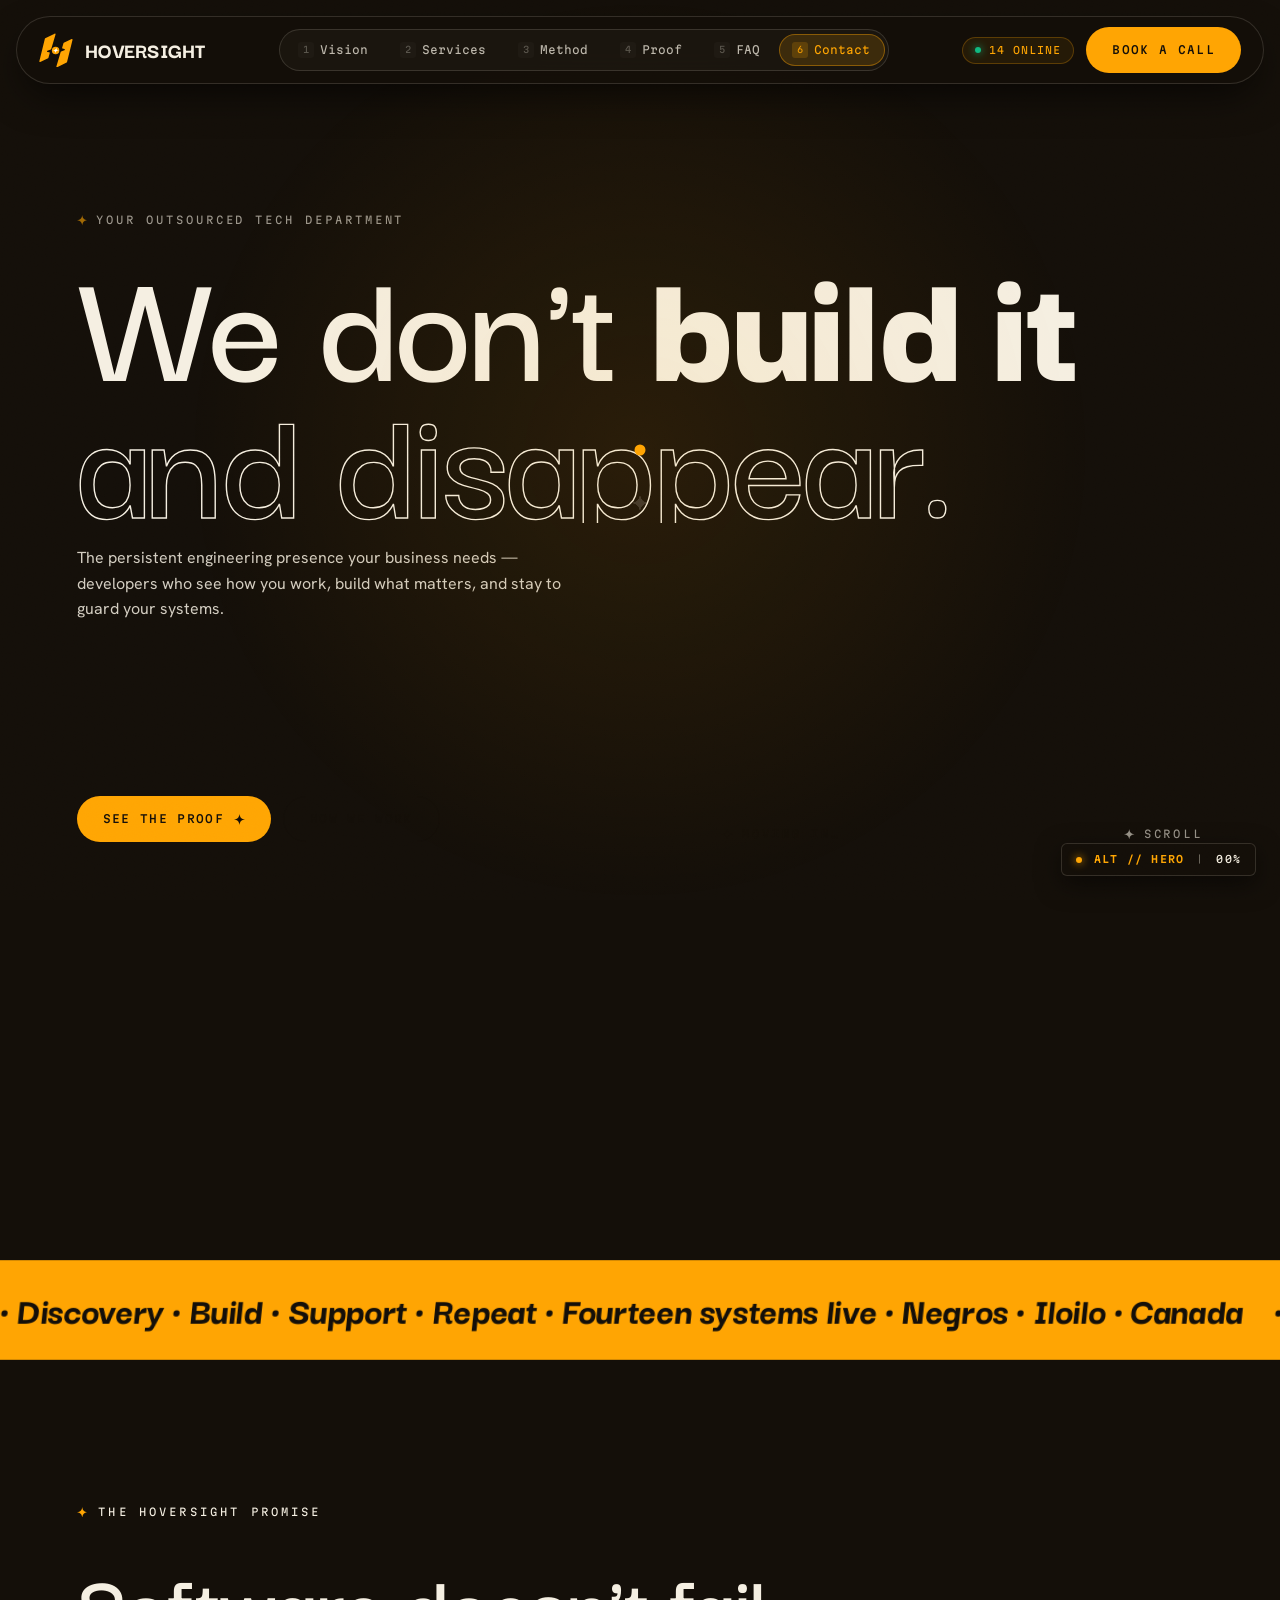
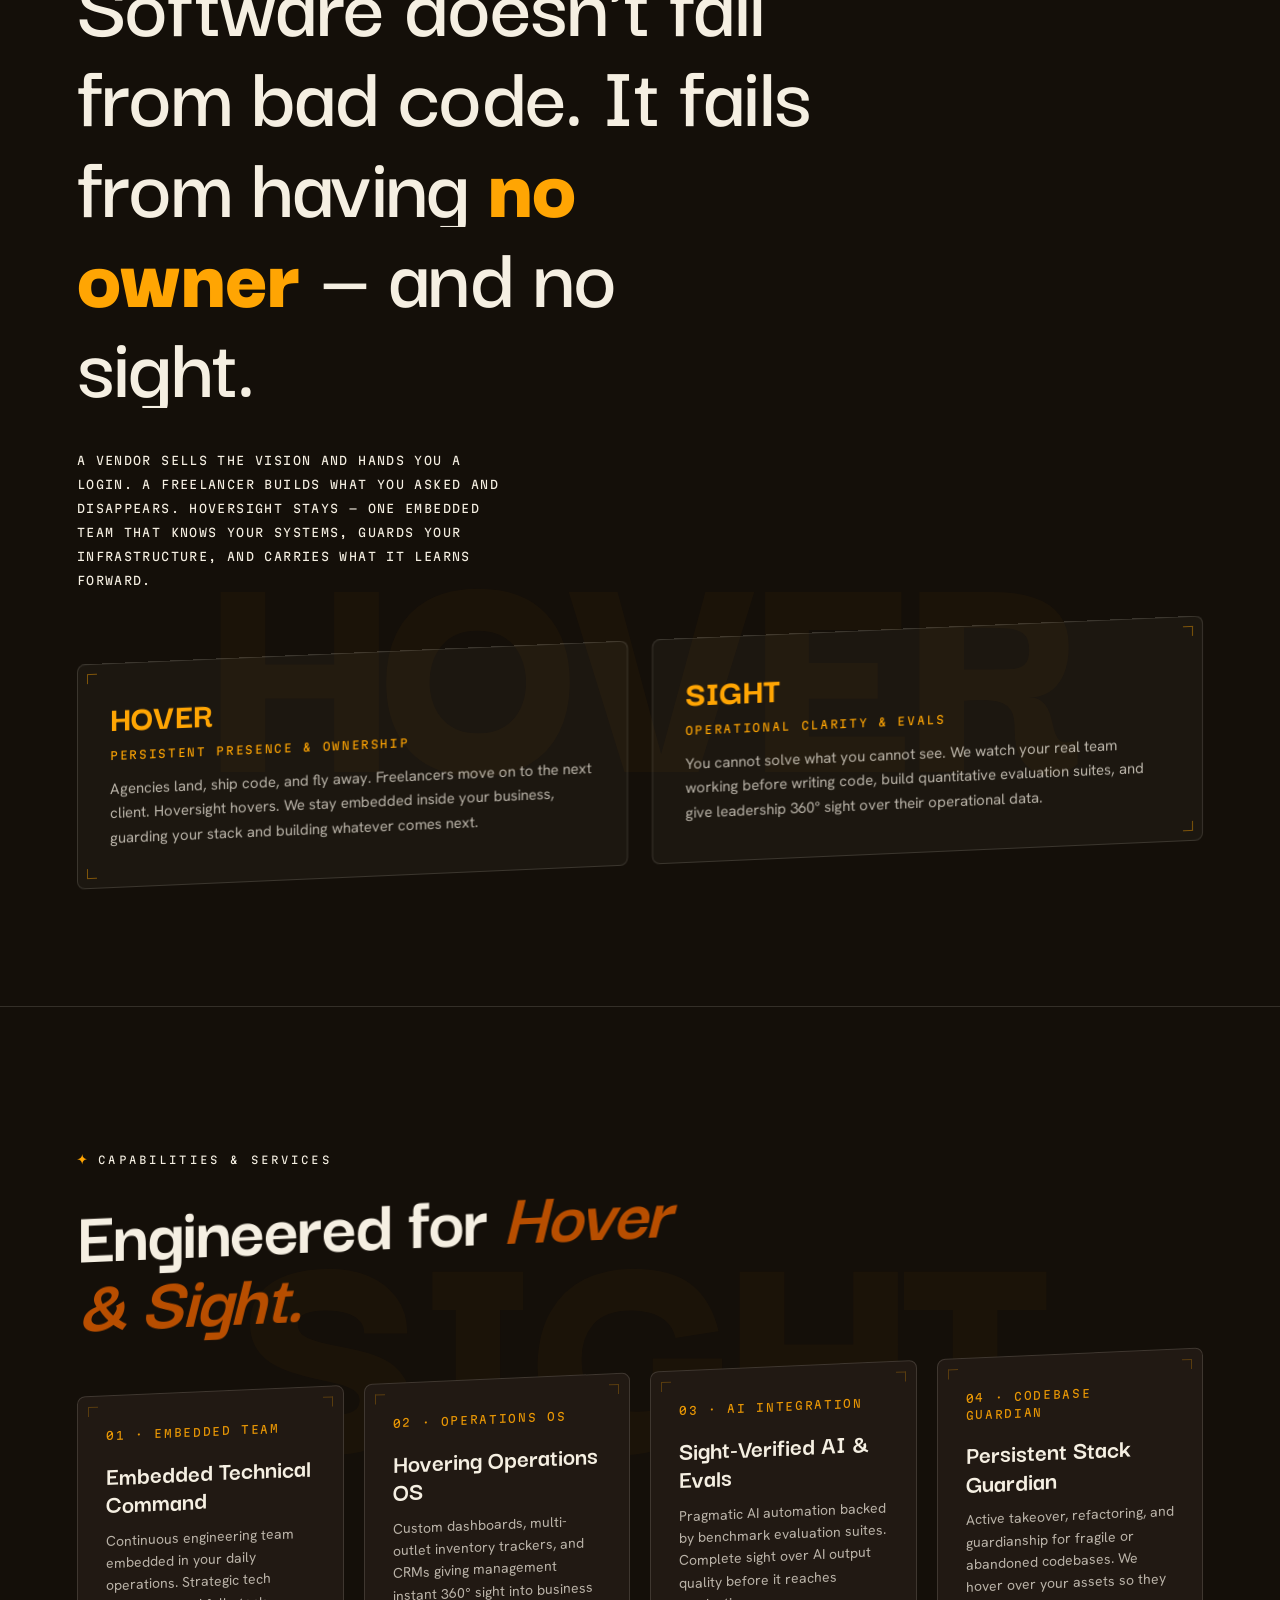
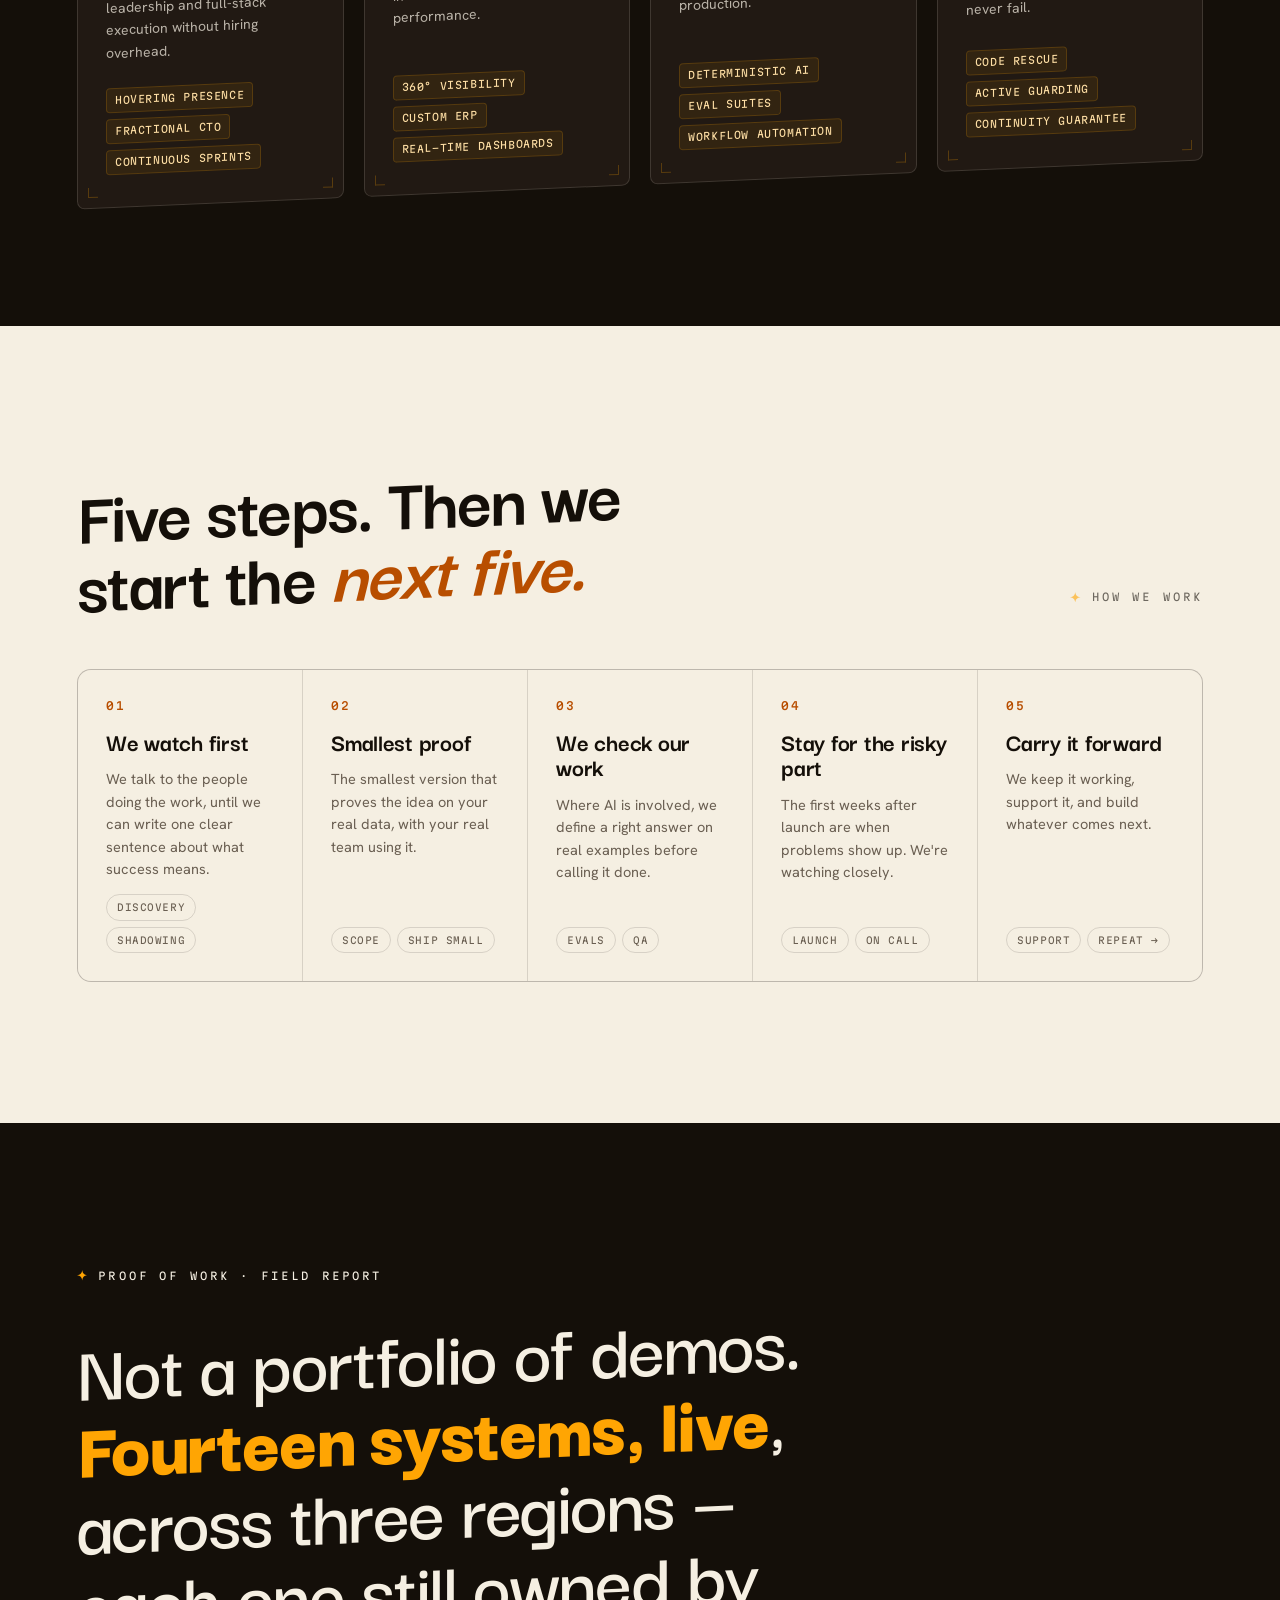
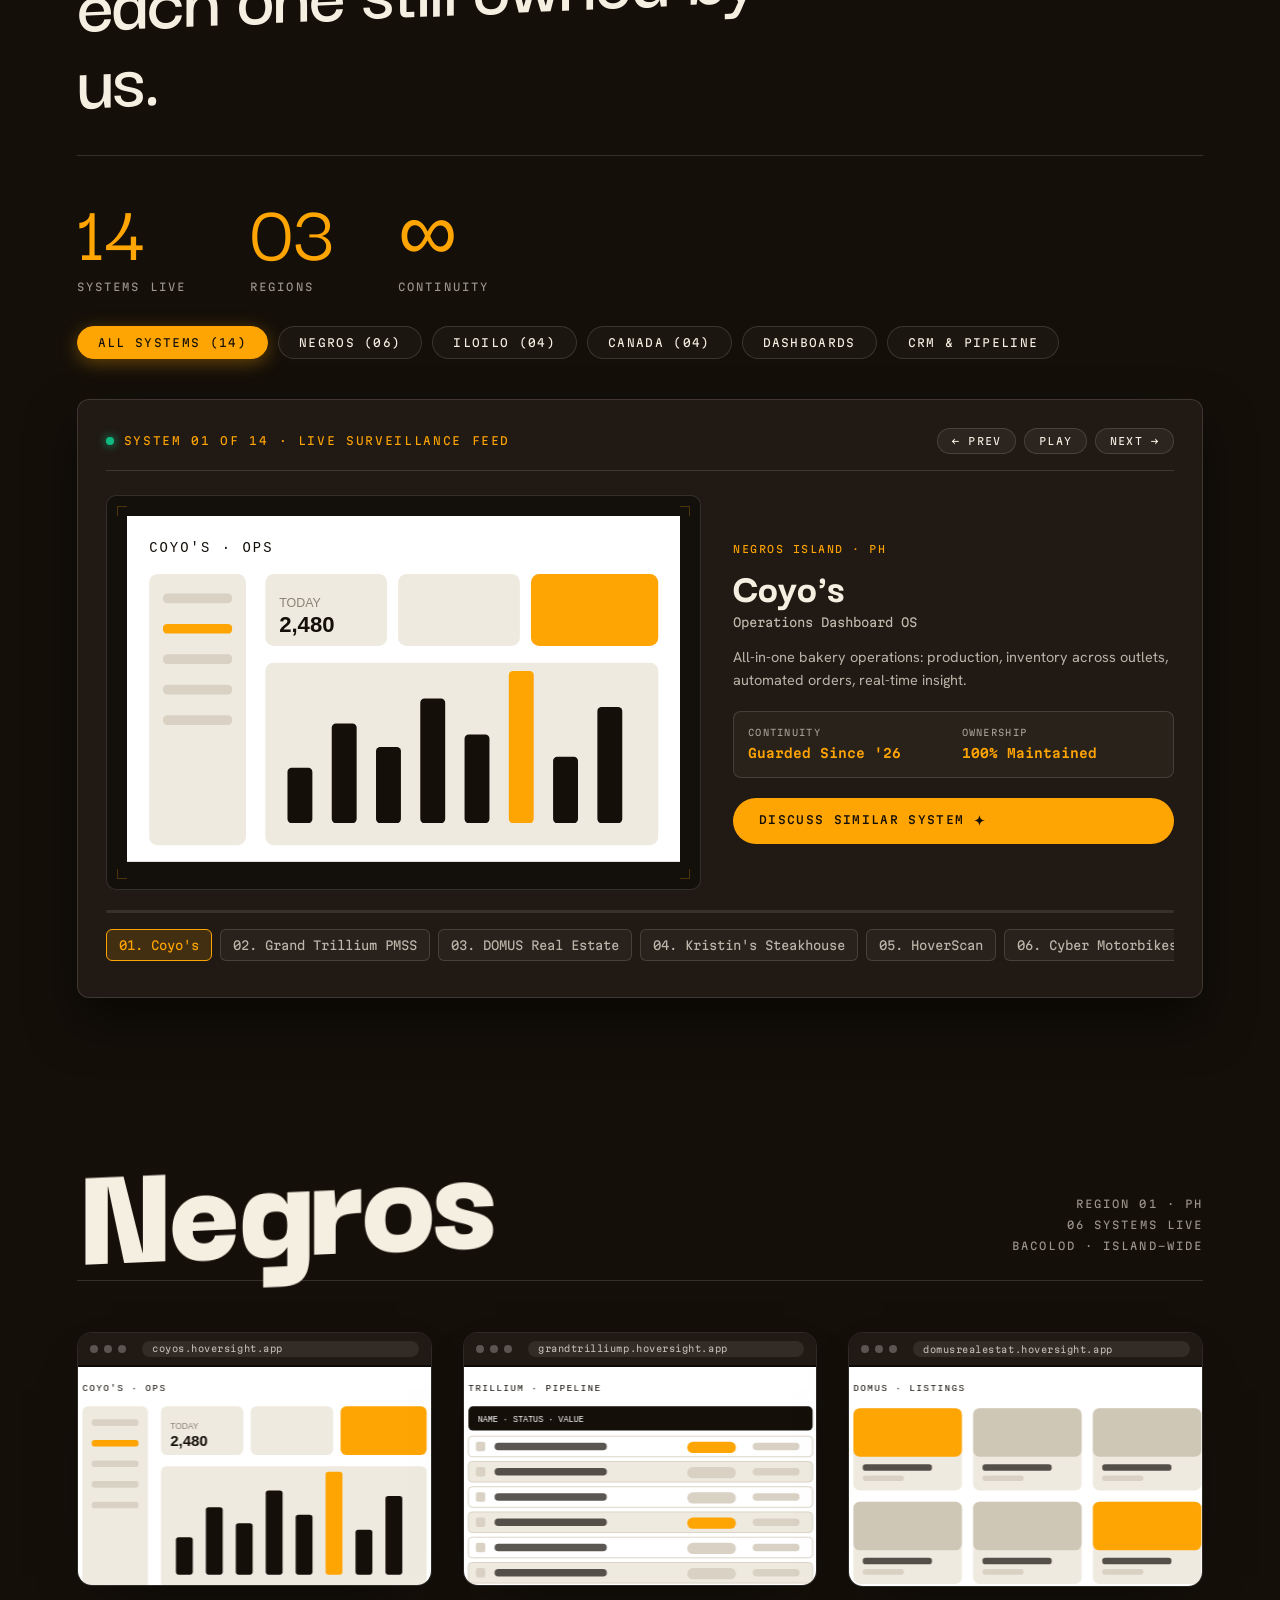
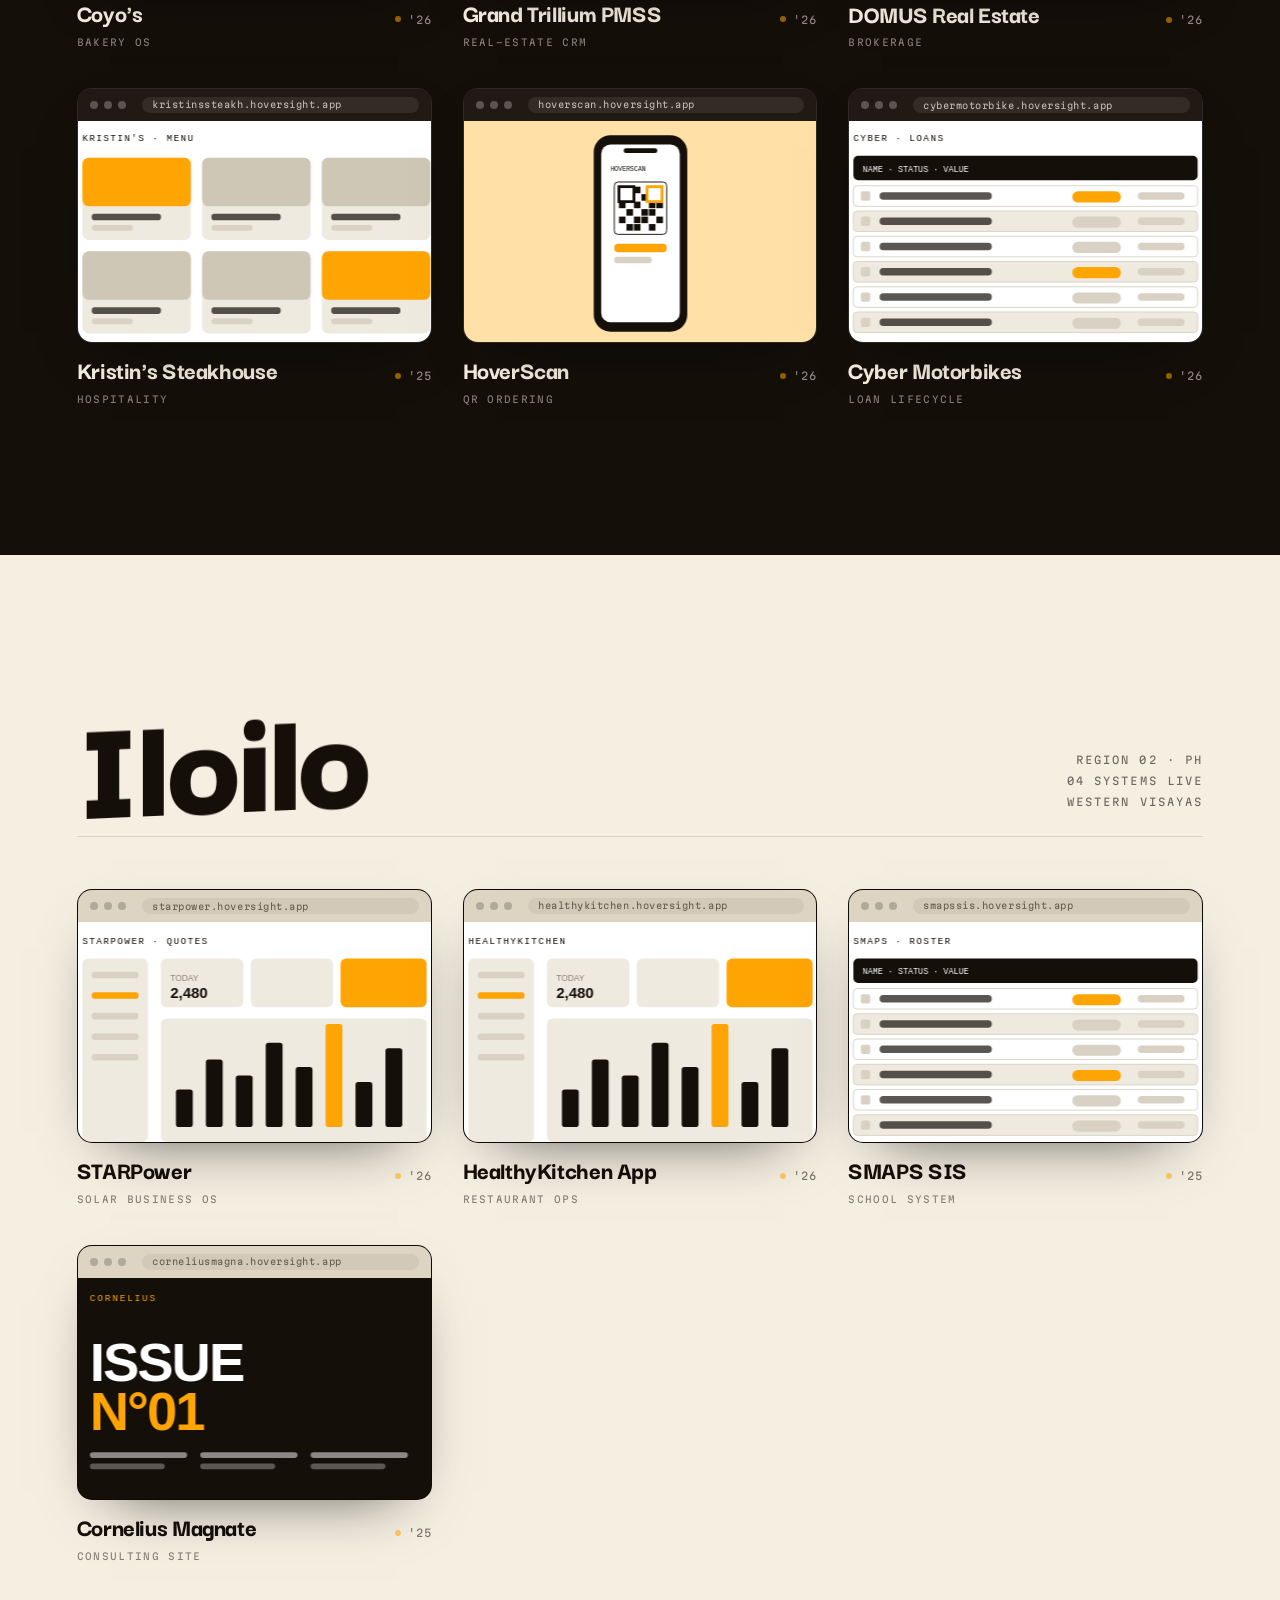
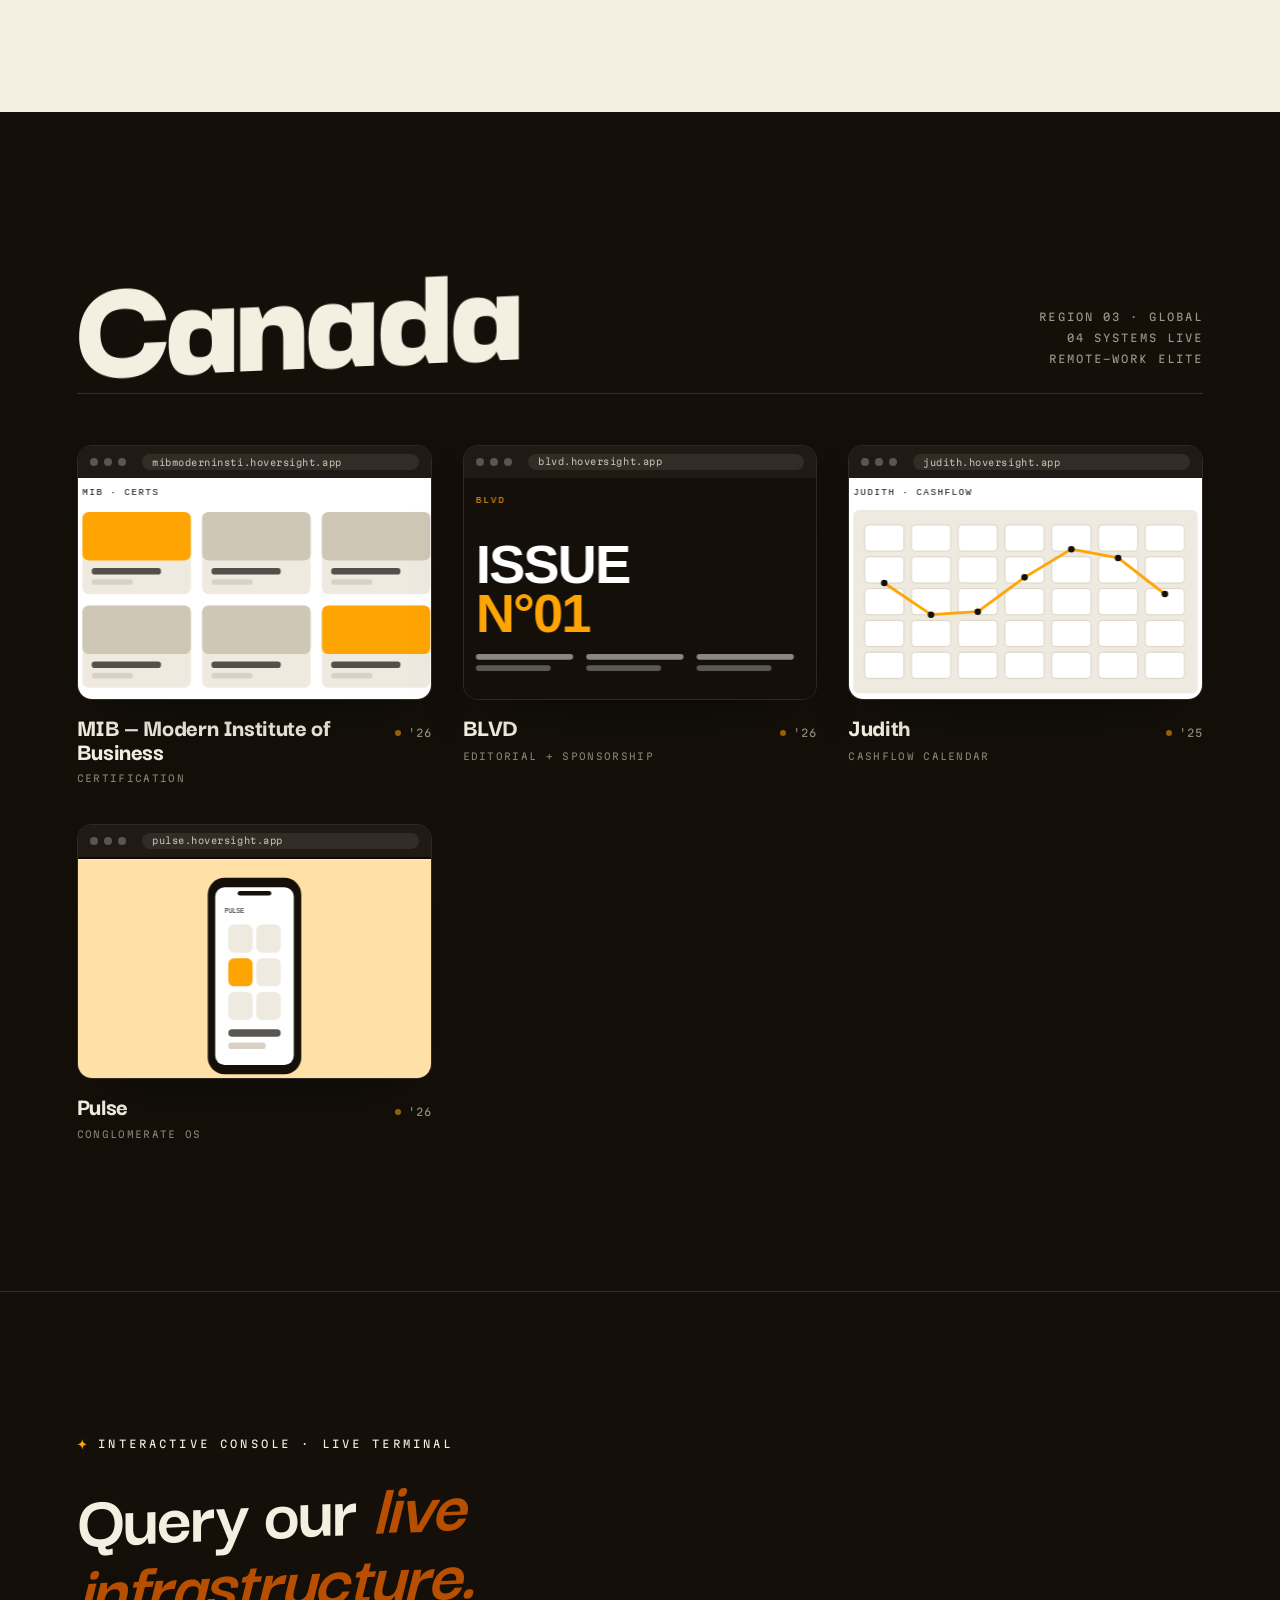
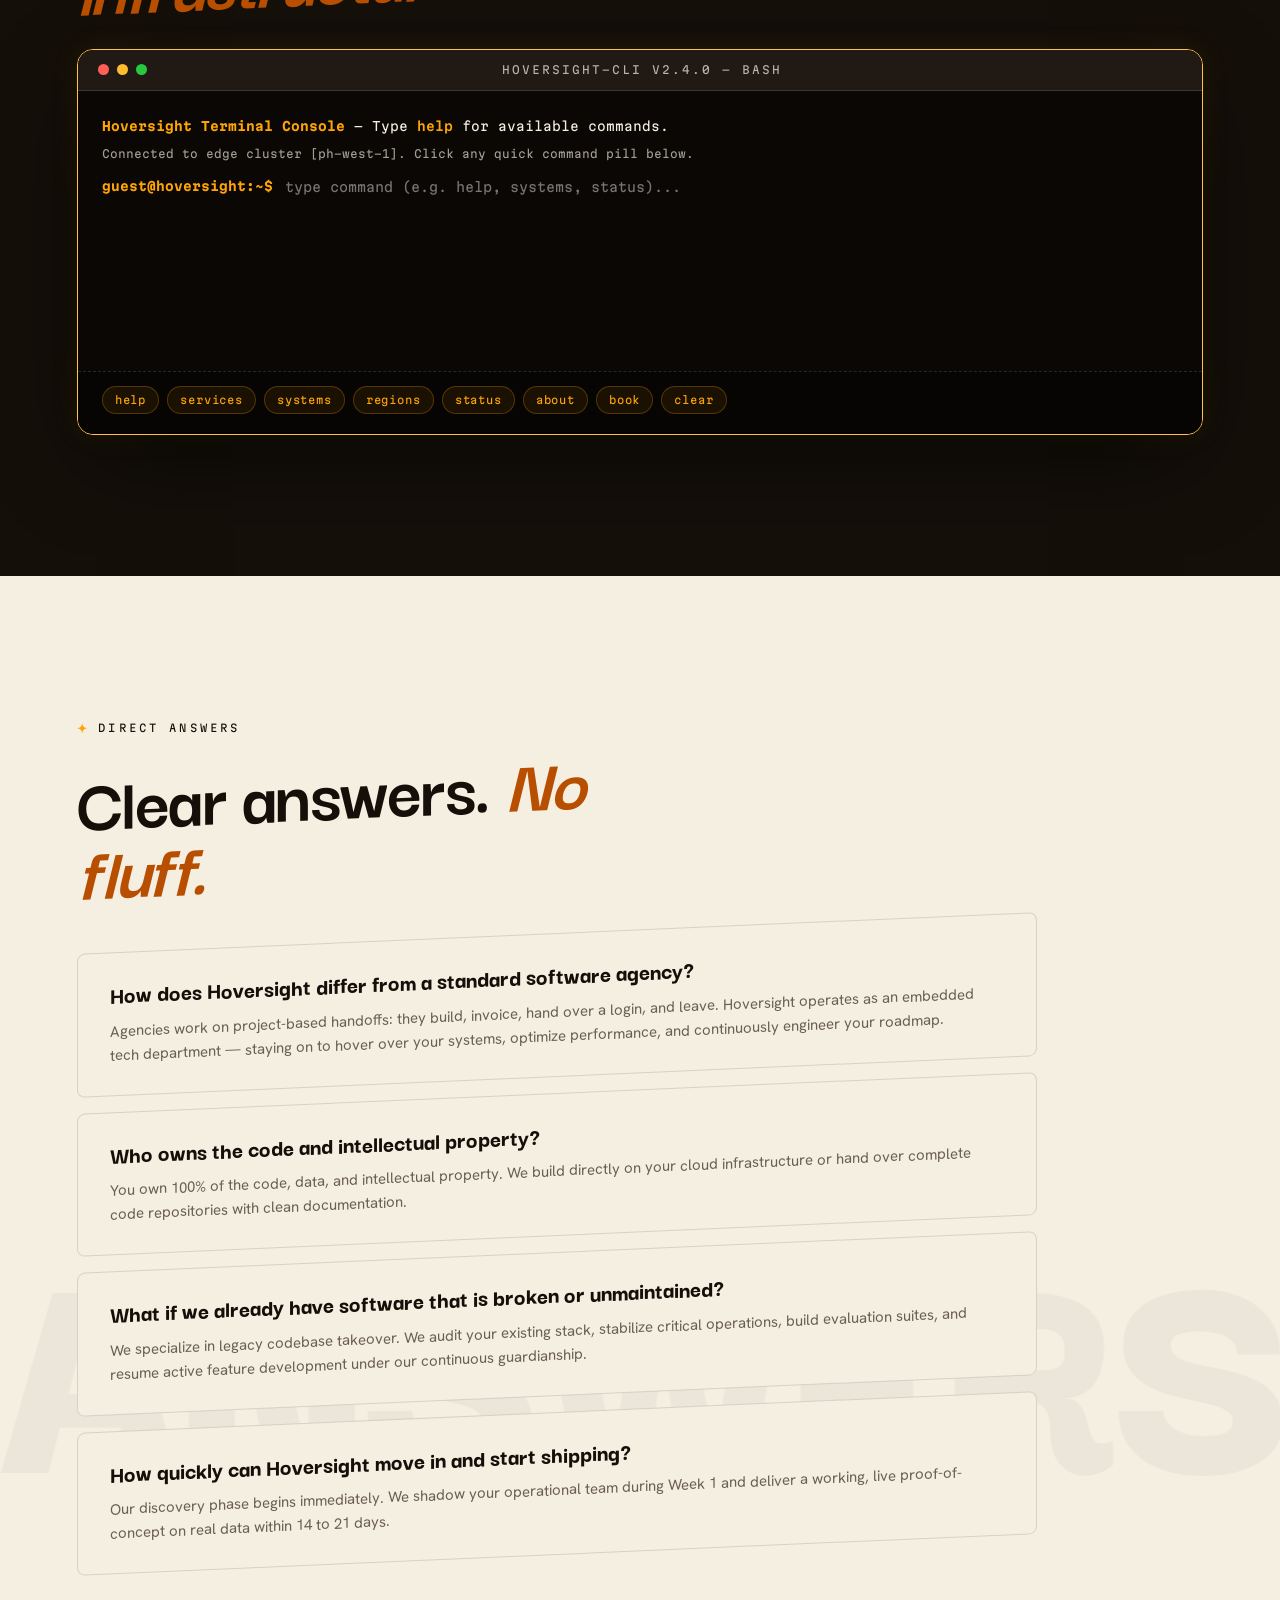
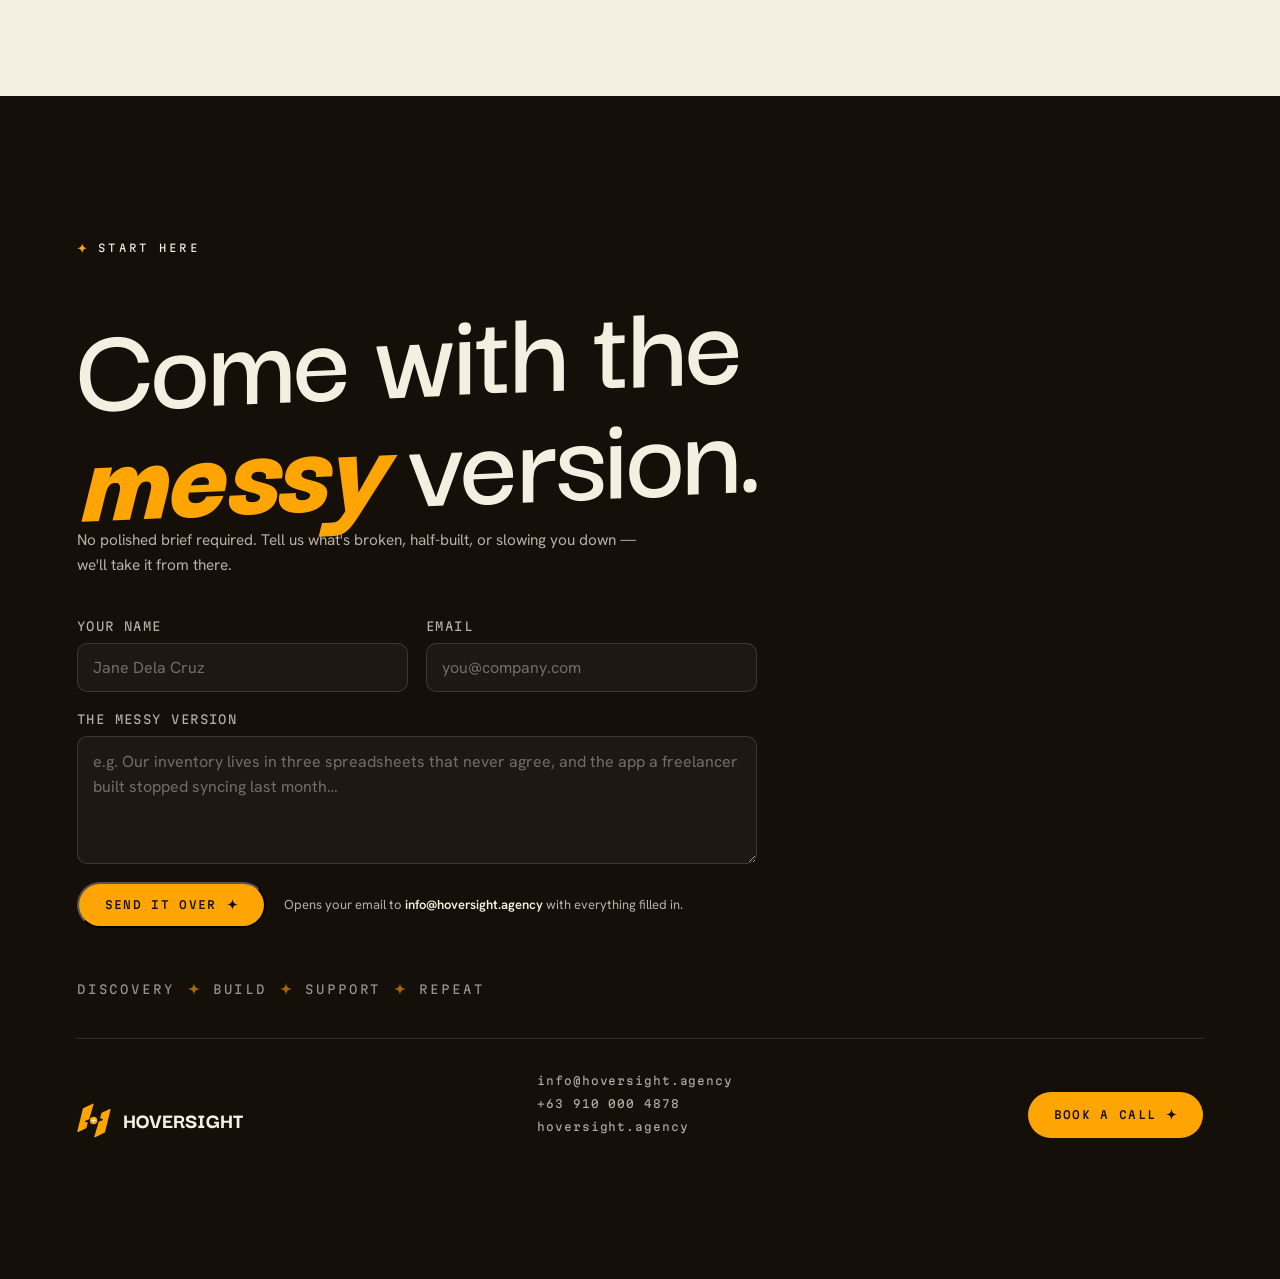
==== commit 1032142f: "UX/accessibility pass: hierarchy, proof deck, console, contact form Implements the design-review fix" ====
--- a/public/index.html
+++ b/public/index.html
@@ -20,7 +20,7 @@
       --ink-2: #211913;
       --paper: #F5EFE2;
       --paper-2: #E9E0CE;
-      --muted-d: rgba(245, 239, 226, .62);
+      --muted-d: rgba(245, 239, 226, .72);
       --muted-l: #6A5F52;
       --line-d: rgba(245, 239, 226, .14);
       --line-l: rgba(20, 15, 9, .13);
@@ -626,6 +626,21 @@
     .line-dark .dim {
       -webkit-text-stroke: 1.4px var(--paper);
       color: transparent
+    }
+
+    /* Fallback: if -webkit-text-stroke isn't supported, keep the word visible
+       instead of transparent (prevents an invisible headline segment). */
+    @supports not ((-webkit-text-stroke: 1px) or (text-stroke: 1px)) {
+      .line-dark .dim {
+        color: var(--paper);
+      }
+    }
+
+    /* Reduced motion / preview safety: render the ghosted word as a solid,
+       legible fill rather than relying on the stroke effect. */
+    .rmstatic .line-dark .dim {
+      -webkit-text-stroke: 0 !important;
+      color: var(--paper) !important;
     }
 
     .line-amber {
@@ -2087,7 +2102,7 @@
 
     .deck-thumb {
       font-family: var(--mono);
-      font-size: 10px;
+      font-size: 12px;
       padding: 6px 12px;
       border-radius: 6px;
       background: rgba(255, 255, 255, 0.04);
@@ -2103,6 +2118,98 @@
       background: rgba(255, 165, 3, 0.15);
       border-color: var(--amber);
       color: var(--amber);
+    }
+
+    /* ============ LEAD CAPTURE FORM ============ */
+    .lead-intro {
+      max-width: 560px;
+      margin-top: 18px;
+      font-size: clamp(15px, 1.2vw, 17px);
+      line-height: 1.6;
+      color: var(--muted-d);
+    }
+    .lead-form {
+      margin: 40px 0 52px;
+      max-width: 680px;
+    }
+    .lead-row {
+      display: grid;
+      grid-template-columns: 1fr 1fr;
+      gap: 18px;
+    }
+    .lead-field {
+      display: flex;
+      flex-direction: column;
+      margin-bottom: 18px;
+    }
+    .lead-field label {
+      font-family: var(--mono);
+      font-size: 12px;
+      letter-spacing: 0.12em;
+      text-transform: uppercase;
+      color: var(--muted-d);
+      margin-bottom: 8px;
+    }
+    .lead-field input,
+    .lead-field textarea {
+      font-family: var(--body);
+      font-size: 16px;
+      color: var(--paper);
+      background: rgba(255, 255, 255, 0.04);
+      border: 1px solid var(--line-d);
+      border-radius: 10px;
+      padding: 13px 15px;
+      width: 100%;
+      transition: border-color 0.2s, background 0.2s;
+    }
+    .lead-field textarea {
+      resize: vertical;
+      min-height: 108px;
+      line-height: 1.55;
+    }
+    .lead-field input::placeholder,
+    .lead-field textarea::placeholder {
+      color: rgba(245, 239, 226, 0.4);
+    }
+    .lead-field input:focus,
+    .lead-field textarea:focus {
+      outline: none;
+      border-color: var(--amber);
+      background: rgba(255, 165, 3, 0.06);
+    }
+    .lead-field input:user-invalid,
+    .lead-field textarea:user-invalid {
+      border-color: #e2603f;
+    }
+    .lead-hp {
+      position: absolute;
+      left: -9999px;
+      width: 1px;
+      height: 1px;
+      overflow: hidden;
+    }
+    .lead-actions {
+      display: flex;
+      align-items: center;
+      gap: 18px;
+      flex-wrap: wrap;
+      margin-top: 4px;
+    }
+    .lead-note {
+      font-size: 13px;
+      color: var(--muted-d);
+    }
+    .lead-note b { color: var(--paper); font-weight: 600; }
+    .lead-status {
+      margin-top: 16px;
+      font-family: var(--mono);
+      font-size: 13px;
+      letter-spacing: 0.03em;
+      color: var(--amber);
+    }
+    .lead-status.err { color: #e2603f; }
+    @media (max-width: 640px) {
+      .lead-row { grid-template-columns: 1fr; gap: 0; }
     }
   </style>
 </head>
@@ -2205,7 +2312,7 @@
         <div style="position:relative">
           <h1 class="line line-dark"><span class="ln"><i>We don't <b>build&nbsp;it</b></i></span><span
               class="ln"><i><span class="dim">and disappear.</span></i></span></h1>
-          <h1 class="line line-amber">We move in & hover.</h1>
+          <div class="line line-amber">We move in & hover.</div>
         </div>
         <p class="hero-sub">The persistent engineering presence your business needs — developers who see how you work, build what matters, and stay to guard your systems.</p>
       </div>
@@ -2322,8 +2429,8 @@
 
   <section class="dark proof-intro" id="proof">
     <div class="eyebrow rv"><span class="sk"></span>Proof of work · field report</div>
-    <p class="big rv">Not a portfolio of demos. <b>Fourteen systems, live</b>, across three regions — each one still
-      owned by us.</p>
+    <h2 class="big rv">Not a portfolio of demos. <b>Fourteen systems, live</b>, across three regions — each one still
+      owned by us.</h2>
     <div class="stats rv">
       <div class="stat">
         <div class="n" data-count="14">14</div>
@@ -2357,7 +2464,7 @@
         </div>
         <div class="deck-controls">
           <button class="deck-btn" id="deckPrev" aria-label="Previous System">&larr; PREV</button>
-          <button class="deck-btn play-btn" id="deckPause" aria-label="Pause Auto-Play">PAUSE</button>
+          <button class="deck-btn play-btn" id="deckPause" aria-label="Play auto-rotation">PLAY</button>
           <button class="deck-btn" id="deckNext" aria-label="Next System">NEXT &rarr;</button>
         </div>
       </div>
@@ -2439,21 +2546,21 @@
       <div class="term-body" id="termBody">
         <div class="term-line"><span class="amber-bold">Hoversight Terminal Console</span> — Type <span class="cmd">help</span> for available commands.</div>
         <div class="term-line" style="opacity:0.65; font-size:11px">Connected to edge cluster [ph-west-1]. Click any quick command pill below.</div>
-        <div class="term-output" id="termOutput"></div>
+        <div class="term-output" id="termOutput" role="log" aria-live="polite" aria-label="Terminal output"></div>
         <div class="term-input-row">
           <span class="term-prompt">guest@hoversight:~$</span>
           <input type="text" class="term-input" id="termInput" placeholder="type command (e.g. help, systems, status)..." autocomplete="off" spellcheck="false">
         </div>
       </div>
-      <div class="term-pills">
-        <span class="term-pill" data-cmd="help">help</span>
-        <span class="term-pill" data-cmd="services">services</span>
-        <span class="term-pill" data-cmd="systems">systems</span>
-        <span class="term-pill" data-cmd="regions">regions</span>
-        <span class="term-pill" data-cmd="status">status</span>
-        <span class="term-pill" data-cmd="about">about</span>
-        <span class="term-pill" data-cmd="book">book</span>
-        <span class="term-pill" data-cmd="clear">clear</span>
+      <div class="term-pills" role="group" aria-label="Quick terminal commands">
+        <span class="term-pill" role="button" tabindex="0" data-cmd="help">help</span>
+        <span class="term-pill" role="button" tabindex="0" data-cmd="services">services</span>
+        <span class="term-pill" role="button" tabindex="0" data-cmd="systems">systems</span>
+        <span class="term-pill" role="button" tabindex="0" data-cmd="regions">regions</span>
+        <span class="term-pill" role="button" tabindex="0" data-cmd="status">status</span>
+        <span class="term-pill" role="button" tabindex="0" data-cmd="about">about</span>
+        <span class="term-pill" role="button" tabindex="0" data-cmd="book">book</span>
+        <span class="term-pill" role="button" tabindex="0" data-cmd="clear">clear</span>
       </div>
     </div>
   </section>
@@ -2488,7 +2595,33 @@
     <div>
       <div class="eyebrow rv" style="margin-bottom:34px"><span class="sk"></span>Start here</div>
       <h2 class="rv">Come with the <span class="aw">messy</span> version.</h2>
+      <p class="lead-intro rv">No polished brief required. Tell us what's broken, half-built, or slowing you down — we'll take it from there.</p>
     </div>
+
+    <form class="lead-form rv" id="leadForm" novalidate>
+      <div class="lead-row">
+        <div class="lead-field">
+          <label for="leadName">Your name</label>
+          <input type="text" id="leadName" name="name" autocomplete="name" required maxlength="120" placeholder="Jane Dela Cruz">
+        </div>
+        <div class="lead-field">
+          <label for="leadEmail">Email</label>
+          <input type="email" id="leadEmail" name="email" autocomplete="email" required maxlength="160" placeholder="you@company.com" inputmode="email">
+        </div>
+      </div>
+      <div class="lead-field">
+        <label for="leadMsg">The messy version</label>
+        <textarea id="leadMsg" name="message" rows="4" required maxlength="1500" placeholder="e.g. Our inventory lives in three spreadsheets that never agree, and the app a freelancer built stopped syncing last month…"></textarea>
+      </div>
+      <!-- honeypot: real people leave this empty -->
+      <div class="lead-hp" aria-hidden="true"><label for="leadCompanyUrl">Company URL</label><input type="text" id="leadCompanyUrl" name="company_url" tabindex="-1" autocomplete="off"></div>
+      <div class="lead-actions">
+        <button type="submit" class="cta" id="leadSubmit">Send it over <span class="sk"></span></button>
+        <span class="lead-note">Opens your email to <b>info@hoversight.agency</b> with everything filled in.</span>
+      </div>
+      <p class="lead-status" id="leadStatus" role="status" aria-live="polite" hidden></p>
+    </form>
+
     <div class="rv">
       <div class="loop" style="margin-bottom:40px"><span>Discovery</span><span class="sk"></span><span>Build</span><span
           class="sk"></span><span>Support</span><span class="sk"></span><span>Repeat</span></div>
@@ -2646,7 +2779,7 @@
     }
 
     let deckIdx = 0;
-    let deckIsPlaying = true;
+    let deckIsPlaying = false; /* auto-rotation off by default: the deck no longer hijacks attention; users opt in with PLAY. Never runs under reduced motion. */
     let deckTimer = null;
     let deckProgressTimer = null;
     let progressPct = 0;
@@ -2719,7 +2852,7 @@
       clearInterval(deckProgressTimer);
       progressPct = 0;
 
-      if (deckIsPlaying) {
+      if (deckIsPlaying && !rm) {
         deckProgressTimer = setInterval(() => {
           progressPct += 2.5;
           if (deckProgressFill) deckProgressFill.style.width = progressPct + '%';
@@ -2738,6 +2871,7 @@
       deckPause.addEventListener('click', () => {
         deckIsPlaying = !deckIsPlaying;
         deckPause.textContent = deckIsPlaying ? 'PAUSE' : 'PLAY';
+        deckPause.setAttribute('aria-label', deckIsPlaying ? 'Pause auto-rotation' : 'Play auto-rotation');
         resetDeckTimer();
       });
     }
@@ -2746,6 +2880,12 @@
     if (ALL_PROJECTS.length > 0) {
       showDeckProject(0);
       resetDeckTimer();
+    }
+    // Reduced motion: disable the auto-rotation control entirely.
+    if (rm && deckPause) {
+      deckPause.disabled = true;
+      deckPause.textContent = 'STATIC';
+      deckPause.setAttribute('aria-label', 'Auto-rotation disabled (reduced motion)');
     }
     function bindCardEvents() {
       document.querySelectorAll('.card').forEach(card => {
@@ -2925,13 +3065,58 @@
     }
 
     document.querySelectorAll('.term-pill').forEach(pill => {
-      pill.addEventListener('click', () => {
+      const runPill = () => {
         const cmd = pill.dataset.cmd;
         if (termInput) termInput.value = cmd;
         execCommand(cmd);
         if (termInput) termInput.value = '';
+      };
+      pill.addEventListener('click', runPill);
+      pill.addEventListener('keydown', e => {
+        if (e.key === 'Enter' || e.key === ' ' || e.key === 'Spacebar') {
+          e.preventDefault();
+          runPill();
+        }
       });
     });
+
+    /* Lead capture → structured email (no backend; routes to the monitored inbox) */
+    (function () {
+      const form = document.getElementById('leadForm');
+      if (!form) return;
+      const statusEl = document.getElementById('leadStatus');
+      const showStatus = (msg, isErr) => {
+        if (!statusEl) return;
+        statusEl.textContent = msg;
+        statusEl.classList.toggle('err', !!isErr);
+        statusEl.hidden = false;
+      };
+      const nameEl = document.getElementById('leadName');
+      const emailEl = document.getElementById('leadEmail');
+      const msgEl = document.getElementById('leadMsg');
+      const hpEl = document.getElementById('leadCompanyUrl');
+      form.addEventListener('submit', e => {
+        e.preventDefault();
+        // Honeypot: silently drop bot submissions that fill the hidden field.
+        if (hpEl && hpEl.value.trim()) return;
+        if (!form.checkValidity()) {
+          form.reportValidity();
+          return;
+        }
+        const name = nameEl.value.trim();
+        const email = emailEl.value.trim();
+        const message = msgEl.value.trim();
+        const subject = `New enquiry from ${name}`;
+        const body =
+          `Name: ${name}\n` +
+          `Email: ${email}\n\n` +
+          `The messy version:\n${message}\n\n` +
+          `— Sent from hoversight.agency`;
+        const href = `mailto:info@hoversight.agency?subject=${encodeURIComponent(subject)}&body=${encodeURIComponent(body)}`;
+        window.location.href = href;
+        showStatus('Opening your email app with everything filled in. If nothing opens, email info@hoversight.agency directly.', false);
+      });
+    })();
 
     /* particles */
     const P = document.getElementById('particles');
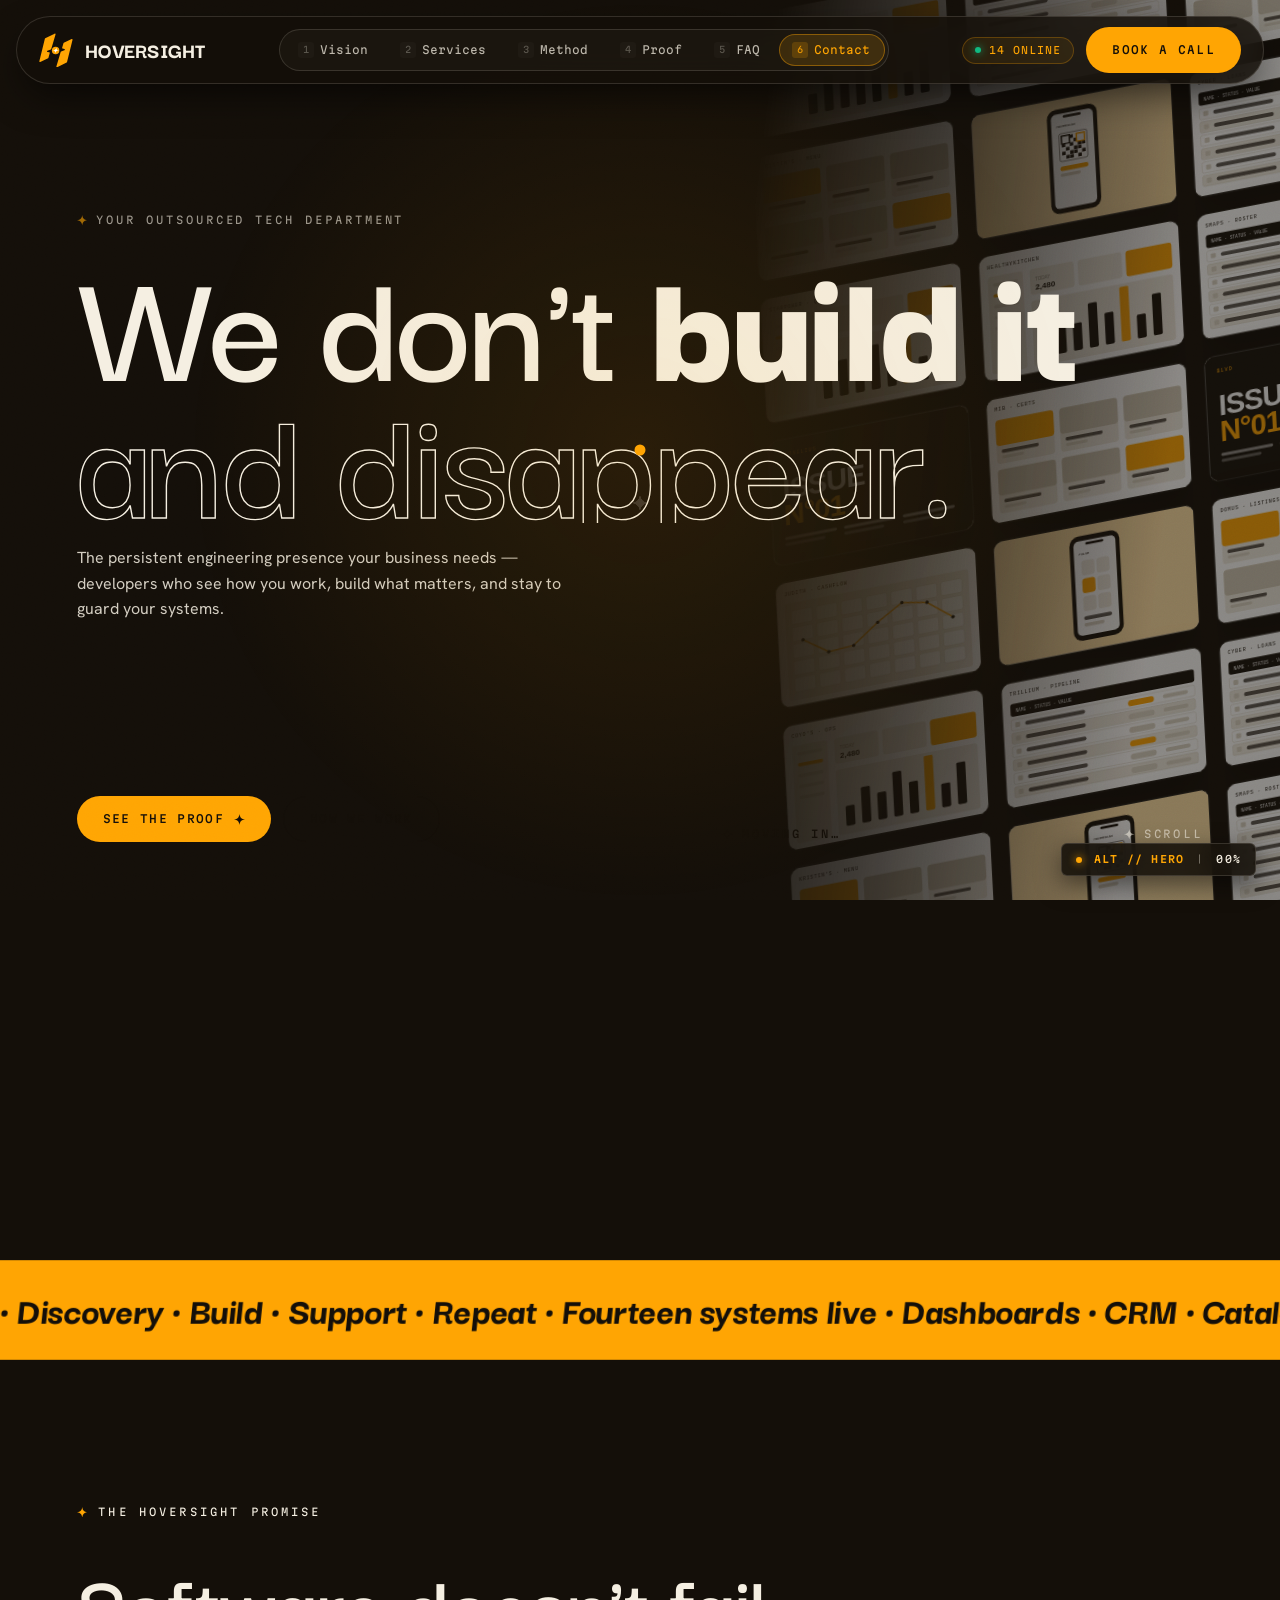
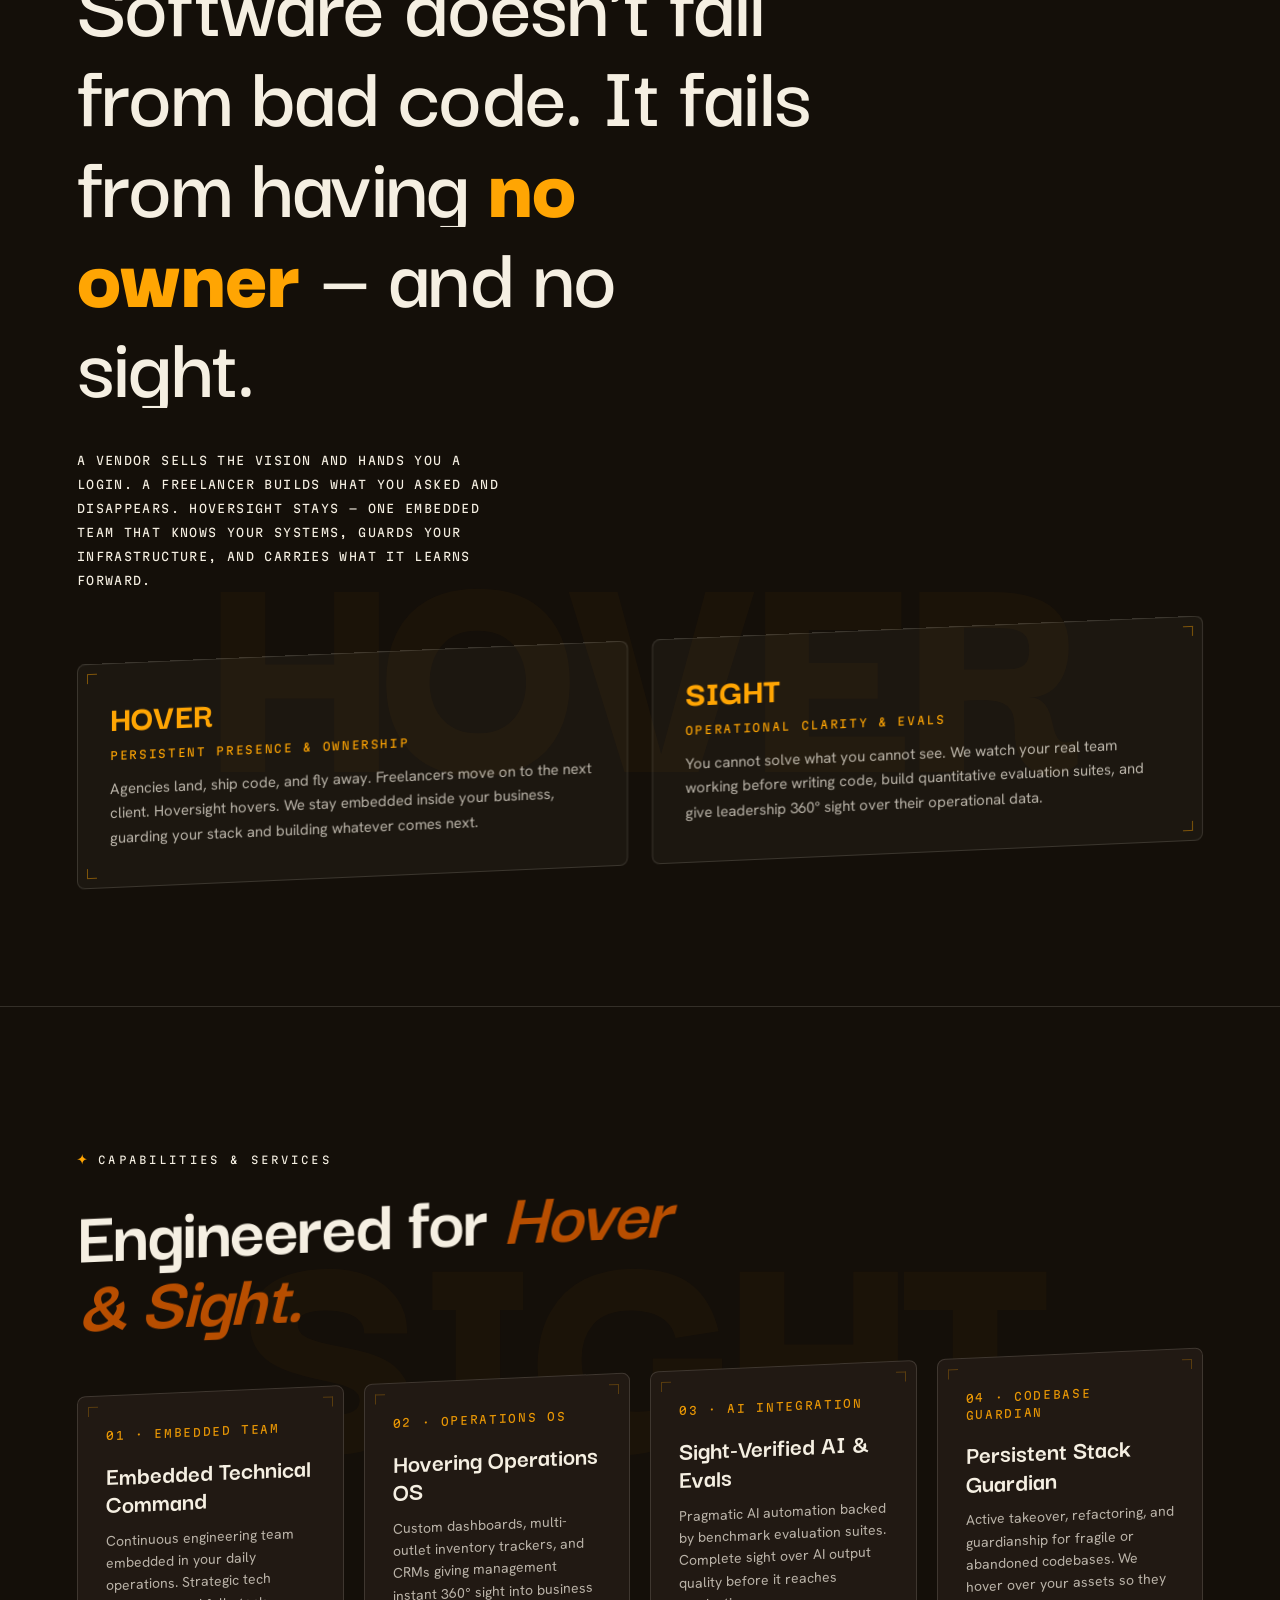
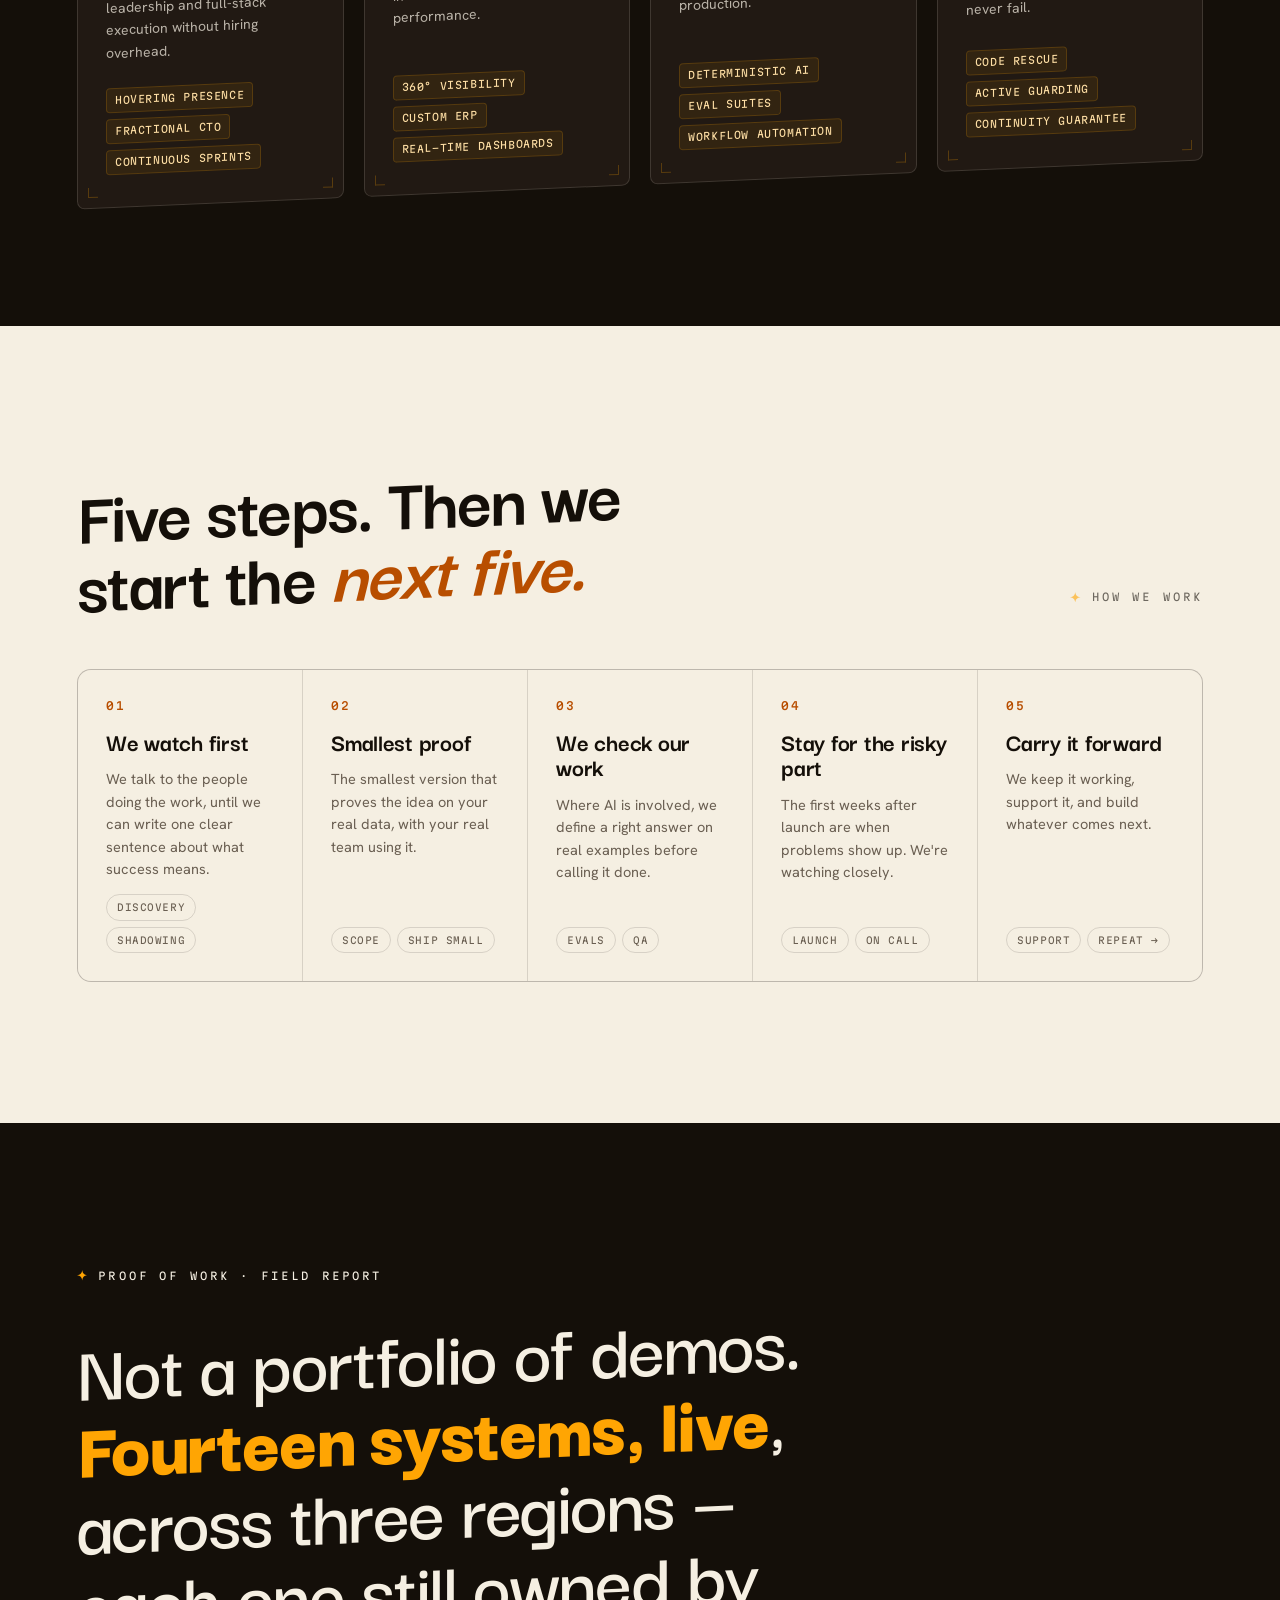
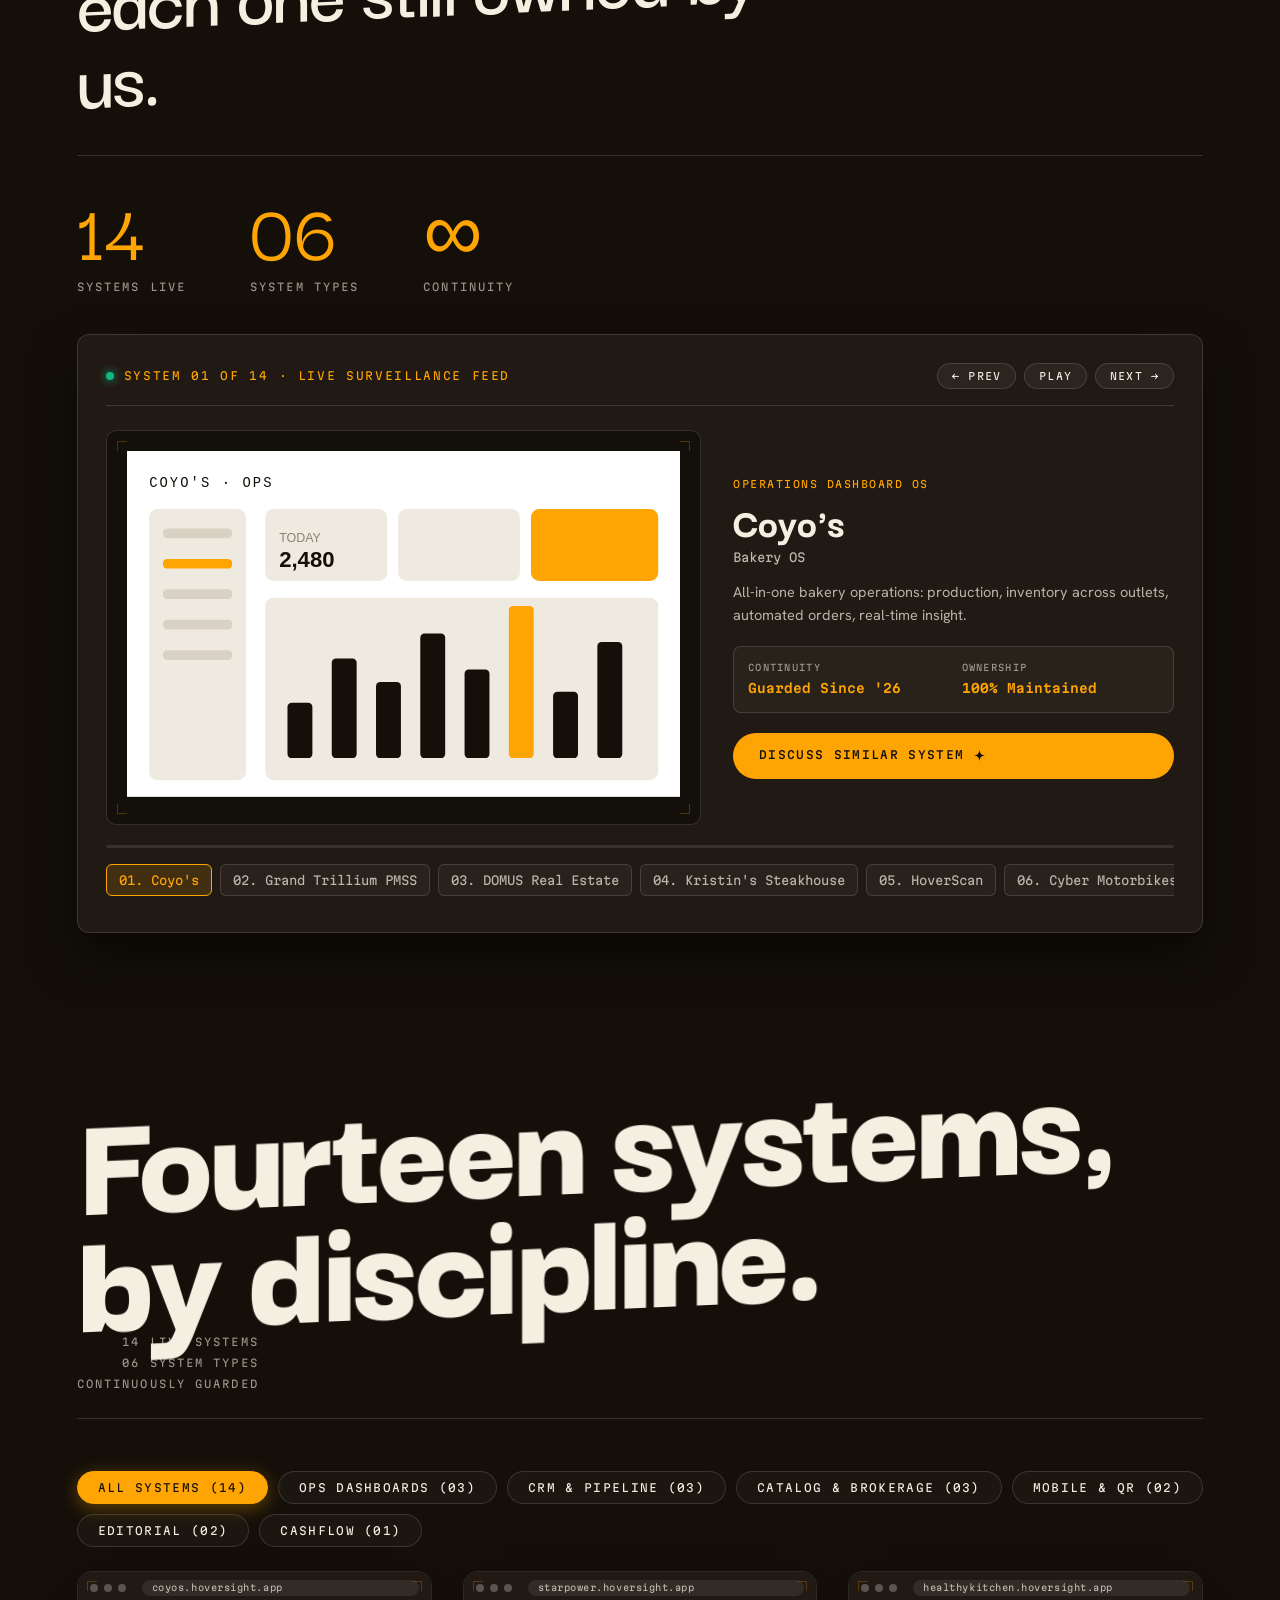
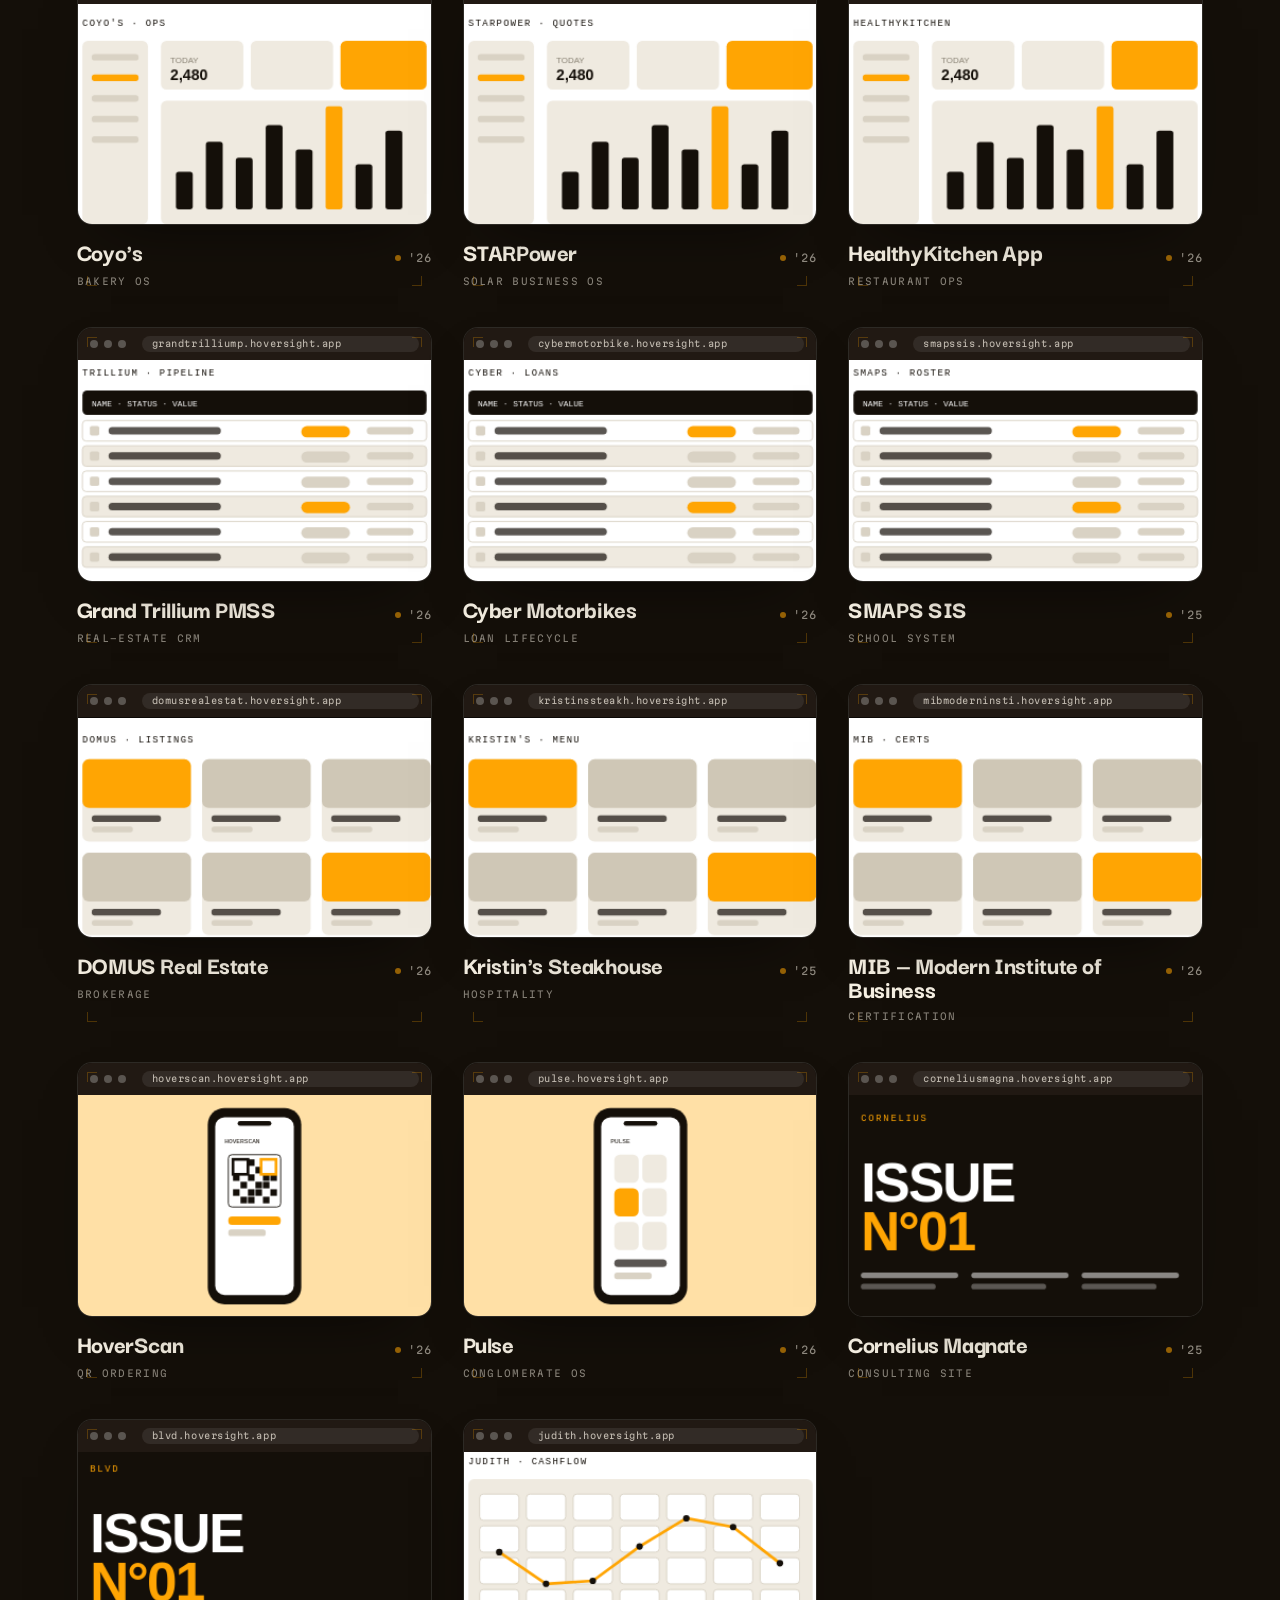
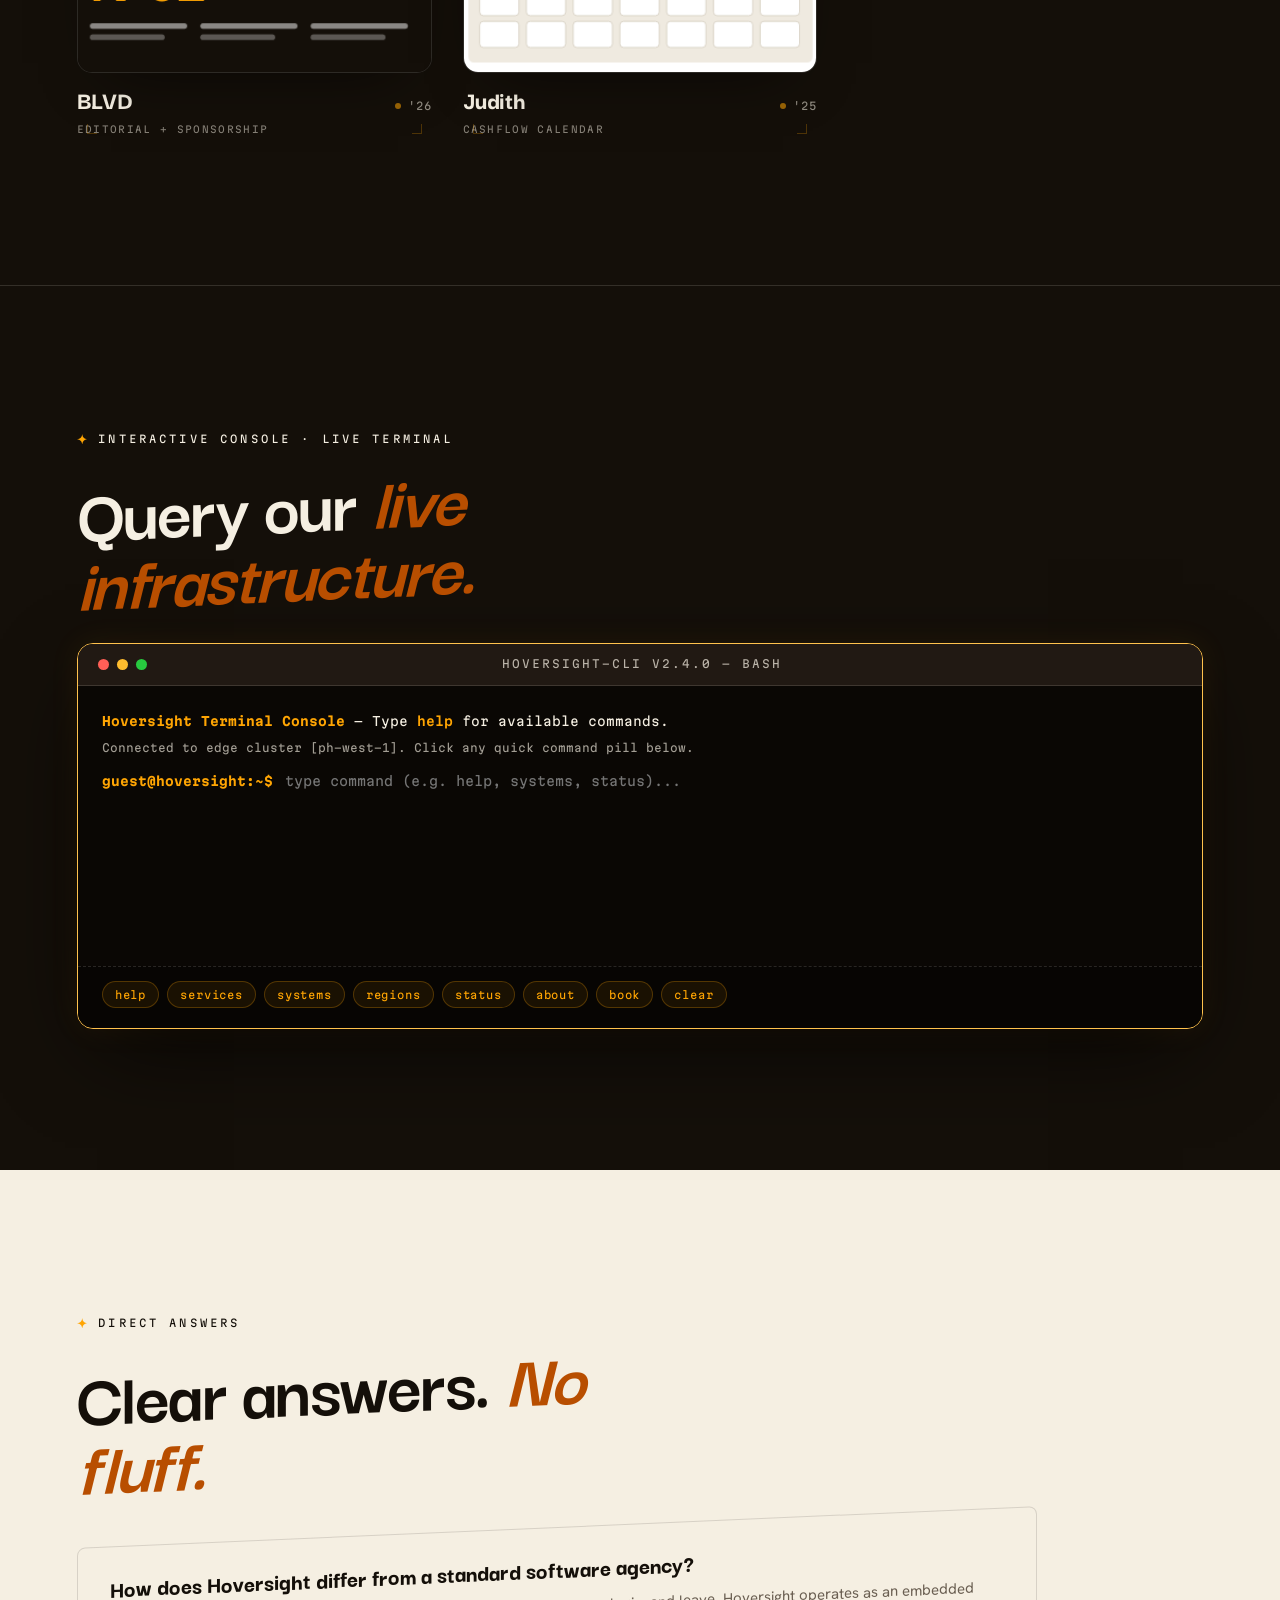
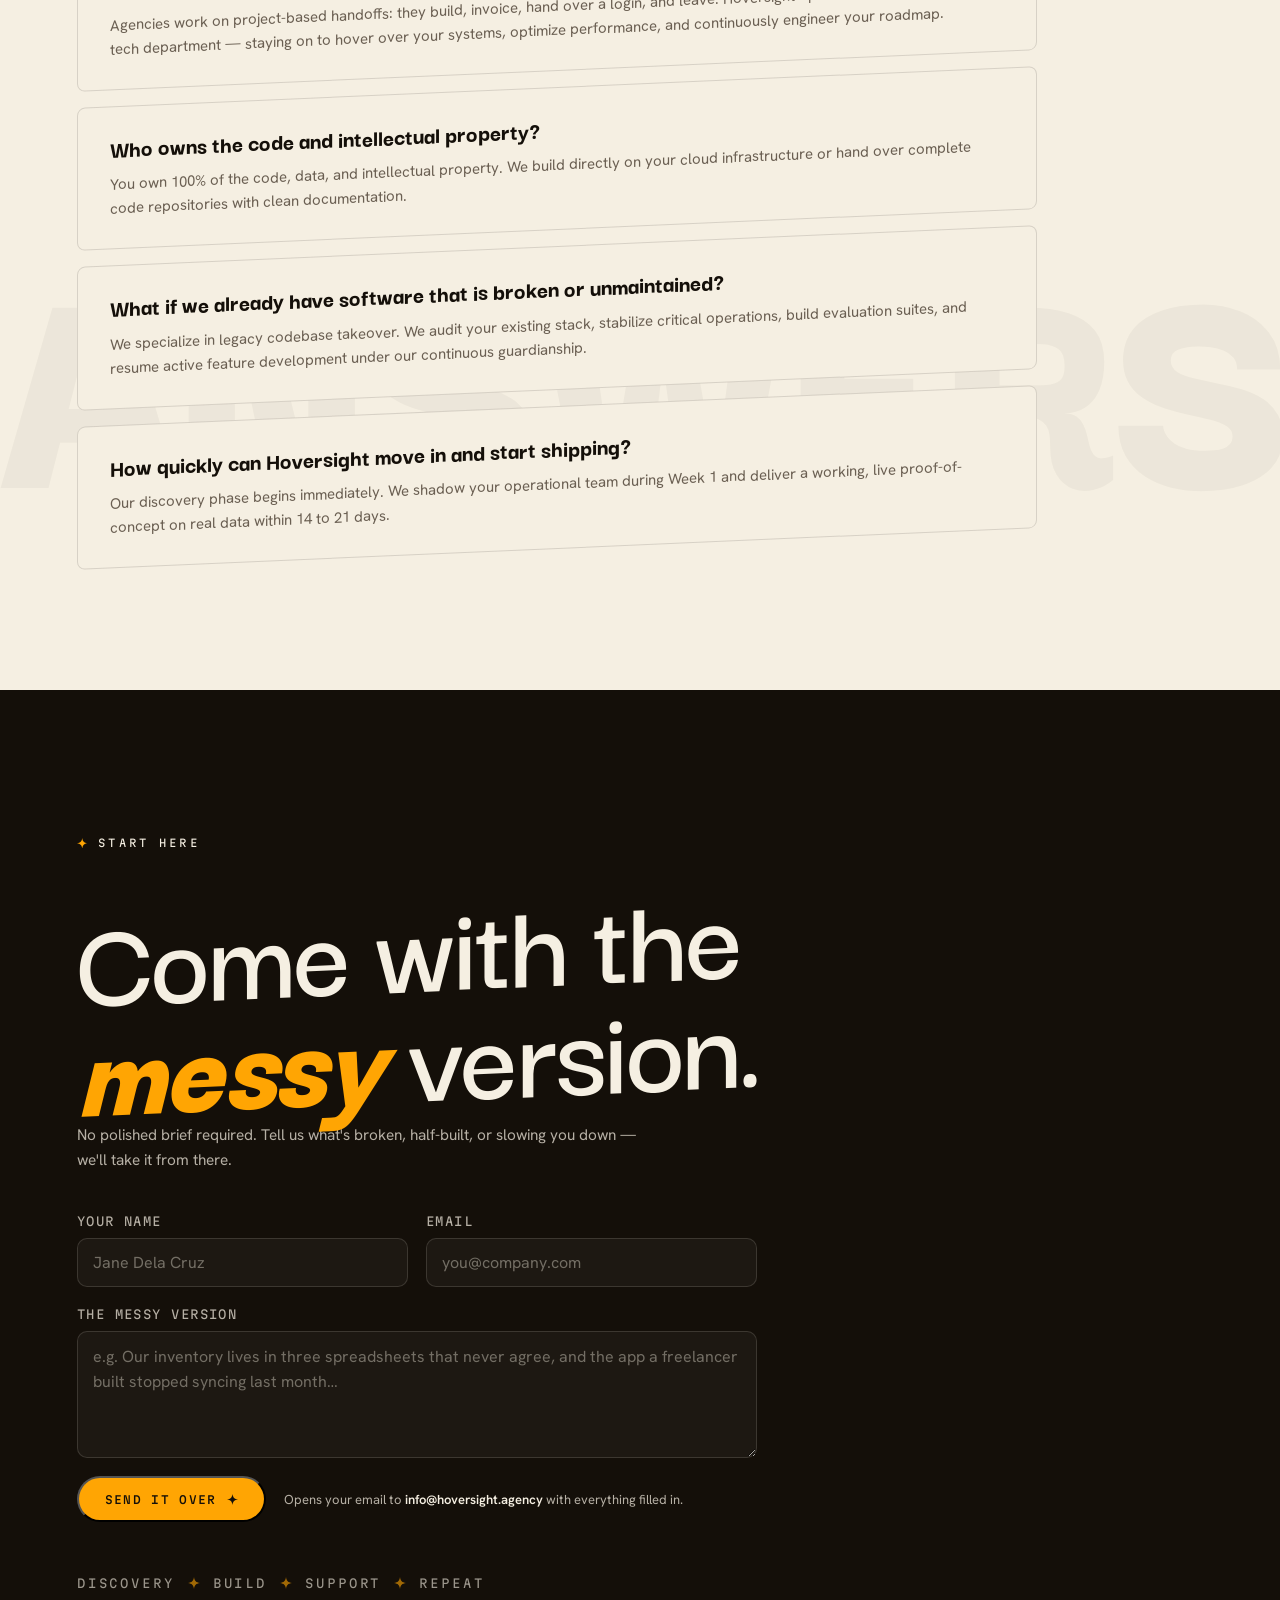
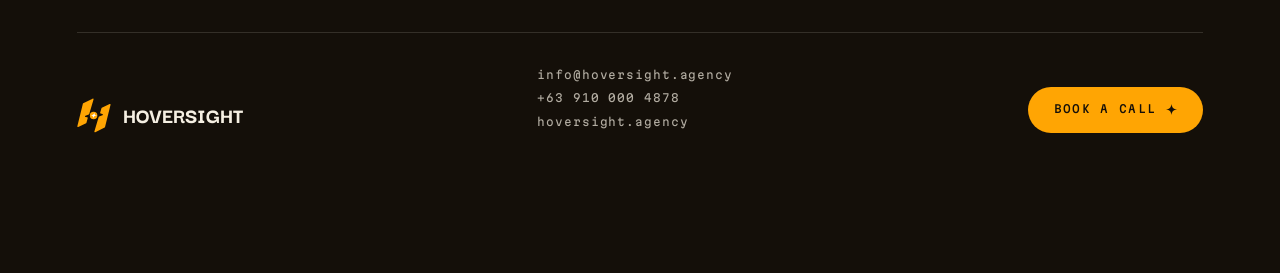
==== commit b895922e: "Categorize systems by type; open at hero; add seamless hero mosaic - Proof: replaced the 3 region se" ====
--- a/public/index.html
+++ b/public/index.html
@@ -571,6 +571,68 @@
       will-change: transform
     }
 
+    /* ===== HERO PROJECT MOSAIC (skewed, moving, right side) ===== */
+    .hero-mosaic {
+      position: absolute;
+      z-index: 2;
+      top: -12%;
+      right: -8%;
+      width: 48%;
+      height: 128%;
+      display: flex;
+      gap: 16px;
+      transform: skewY(-8deg) rotate(-3deg) scale(1.04);
+      transform-origin: top right;
+      opacity: calc((1 - var(--p, 0)) * 0.5);
+      pointer-events: none;
+      -webkit-mask-image: linear-gradient(100deg, transparent 4%, rgba(0, 0, 0, .35) 26%, #000 58%);
+      mask-image: linear-gradient(100deg, transparent 4%, rgba(0, 0, 0, .35) 26%, #000 58%);
+      will-change: opacity;
+    }
+
+    .mos-col {
+      flex: 1;
+      overflow: hidden;
+    }
+
+    .mos-track {
+      display: flex;
+      flex-direction: column;
+      animation: mosScroll var(--dur, 42s) linear infinite;
+    }
+
+    .mos-col:nth-child(even) .mos-track {
+      animation-direction: reverse;
+    }
+
+    .mos-tile {
+      border-radius: 10px;
+      overflow: hidden;
+      border: 1px solid rgba(245, 239, 226, .10);
+      background: #0d0a06;
+      box-shadow: 0 12px 34px rgba(0, 0, 0, .45);
+      margin-bottom: 16px;
+      /* spacing lives on the tile (not the track's gap) so the duplicated set
+         tiles seamlessly: translateY(-50%) lands exactly one copy over. */
+    }
+
+    .mos-tile svg {
+      display: block;
+      width: 100%;
+      height: auto;
+    }
+
+    @keyframes mosScroll {
+      from { transform: translateY(0); }
+      to { transform: translateY(-50%); }
+    }
+
+    @media (max-width: 900px) {
+      .hero-mosaic { display: none; }
+    }
+
+    .rmstatic .hero-mosaic { display: none; }
+
     .stage-core {
       position: relative;
       z-index: 5;
@@ -2306,6 +2368,7 @@
             d="M12 0C13.2 8 16 10.8 24 12C16 13.2 13.2 16 12 24C10.8 16 8 13.2 0 12C8 10.8 10.8 8 12 0Z" />
         </svg></span>
       <div class="particles" id="particles" aria-hidden="true"></div>
+      <div class="hero-mosaic" id="heroMosaic" aria-hidden="true"></div>
 
       <div class="stage-core">
         <div class="eyebrow scrollcue"><span class="sk"></span>Your outsourced tech department</div>
@@ -2437,8 +2500,8 @@
         <div class="l">Systems live</div>
       </div>
       <div class="stat">
-        <div class="n" data-count="3">03</div>
-        <div class="l">Regions</div>
+        <div class="n" data-count="6">06</div>
+        <div class="l">System types</div>
       </div>
       <div class="stat">
         <div class="n">∞</div>
@@ -2446,15 +2509,6 @@
       </div>
     </div>
     
-    <div class="filter-bar rv">
-      <button class="filter-btn active" data-filter="all">All Systems (14)</button>
-      <button class="filter-btn" data-filter="negros">Negros (06)</button>
-      <button class="filter-btn" data-filter="iloilo">Iloilo (04)</button>
-      <button class="filter-btn" data-filter="canada">Canada (04)</button>
-      <button class="filter-btn" data-filter="dashboard">Dashboards</button>
-      <button class="filter-btn" data-filter="crm">CRM & Pipeline</button>
-    </div>
-
     <!-- ============ LIVE SURVEILLANCE SHOWCASE REEL ============ -->
     <div class="surveillance-deck rv" id="surveillanceDeck">
       <div class="deck-header">
@@ -2505,26 +2559,21 @@
     </div>
   </section>
 
-  <section class="dark" id="negros" style="padding-top:0">
+  <section class="dark" id="systems" style="padding-top:0">
     <div class="region-head rv">
-      <h2 data-px="1">Negros</h2>
-      <div class="meta">Region 01 · PH<br>06 systems live<br>Bacolod · Island-wide</div>
+      <h2 data-px="1">Fourteen systems, by discipline.</h2>
+      <div class="meta">14 live systems<br>06 system types<br>Continuously guarded</div>
     </div>
-    <div class="gallery" id="g-negros"></div>
-  </section>
-  <section class="pale" id="iloilo">
-    <div class="region-head rv">
-      <h2 data-px="-1">Iloilo</h2>
-      <div class="meta">Region 02 · PH<br>04 systems live<br>Western Visayas</div>
+    <div class="filter-bar rv" role="group" aria-label="Filter systems by type">
+      <button class="filter-btn active" data-filter="all">All Systems (14)</button>
+      <button class="filter-btn" data-filter="dashboard">Ops Dashboards (03)</button>
+      <button class="filter-btn" data-filter="crm">CRM &amp; Pipeline (03)</button>
+      <button class="filter-btn" data-filter="cards">Catalog &amp; Brokerage (03)</button>
+      <button class="filter-btn" data-filter="phone">Mobile &amp; QR (02)</button>
+      <button class="filter-btn" data-filter="editorial">Editorial (02)</button>
+      <button class="filter-btn" data-filter="calendar">Cashflow (01)</button>
     </div>
-    <div class="gallery" id="g-iloilo"></div>
-  </section>
-  <section class="dark" id="canada">
-    <div class="region-head rv">
-      <h2 data-px="1">Canada</h2>
-      <div class="meta">Region 03 · Global<br>04 systems live<br>Remote-work elite</div>
-    </div>
-    <div class="gallery" id="g-canada"></div>
+    <div class="gallery" id="g-all"></div>
   </section>
 
   <!-- ============ INTERACTIVE TERMINAL CONSOLE ============ -->
@@ -2749,11 +2798,10 @@
    <div class="meta"><div class="top"><div class="nm">${name}</div><div class="yr"><span class="live"></span>${yr}</div></div>
      <div class="tag">${tag}</div><div class="dsc">${desc}</div></div></article>`;
     }
-    for (const rg of ['negros', 'iloilo', 'canada'])
-      document.getElementById('g-' + rg).innerHTML = DATA[rg].map((p, i) => cardHTML(...p, rg).replace('class="card rv"', `class="card rv d${i % 3}"`)).join('');
+    /* Systems render into a single type-grouped grid (#g-all), built after ALL_PROJECTS below. */
 
     /* marquee */
-    const mqText = " · Discovery · Build · Support · Repeat · Fourteen systems live · Negros · Iloilo · Canada";
+    const mqText = " · Discovery · Build · Support · Repeat · Fourteen systems live · Dashboards · CRM · Catalog · Mobile · Editorial";
     const mqEl = document.getElementById('mq'), mq2El = document.getElementById('mq2');
     if (mqEl) mqEl.textContent = mqText;
     if (mq2El) mq2El.textContent = mqText;
@@ -2778,6 +2826,36 @@
       });
     }
 
+    /* Populate the unified, type-grouped systems grid */
+    const TYPE_ORDER = ['dashboard', 'crm', 'cards', 'phone', 'editorial', 'calendar'];
+    const gAll = document.getElementById('g-all');
+    if (gAll) {
+      const ordered = [...ALL_PROJECTS].sort((a, b) => TYPE_ORDER.indexOf(a.tpl) - TYPE_ORDER.indexOf(b.tpl));
+      gAll.innerHTML = ordered.map((p, i) =>
+        cardHTML(p.name, p.tag, p.yr, p.desc, p.tpl, p.label, p.extra, p.region)
+          .replace('class="card rv"', `class="card rv d${i % 3}"`)
+      ).join('');
+    }
+
+    /* Build the skewed hero mosaic from live-project preview screens */
+    (function buildMosaic() {
+      const host = document.getElementById('heroMosaic');
+      if (!host || rm || !ALL_PROJECTS.length) return;
+      const COLS = 3;
+      for (let c = 0; c < COLS; c++) {
+        const col = document.createElement('div');
+        col.className = 'mos-col';
+        const track = document.createElement('div');
+        track.className = 'mos-track';
+        track.style.setProperty('--dur', (36 + c * 9) + 's');
+        const set = ALL_PROJECTS.filter((_, i) => i % COLS === c);
+        const tiles = set.map(p => `<div class="mos-tile">${screen(p.tpl, p.label, p.extra)}</div>`).join('');
+        track.innerHTML = tiles + tiles; /* duplicated for a seamless loop */
+        col.appendChild(track);
+        host.appendChild(col);
+      }
+    })();
+
     let deckIdx = 0;
     let deckIsPlaying = false; /* auto-rotation off by default: the deck no longer hijacks attention; users opt in with PLAY. Never runs under reduced motion. */
     let deckTimer = null;
@@ -2806,13 +2884,13 @@
       document.querySelectorAll('.deck-thumb').forEach(t => {
         t.addEventListener('click', () => {
           deckIdx = parseInt(t.dataset.idx, 10);
-          showDeckProject(deckIdx);
+          showDeckProject(deckIdx, true);
           resetDeckTimer();
         });
       });
     }
 
-    function showDeckProject(idx) {
+    function showDeckProject(idx, userScroll) {
       if (idx < 0) idx = ALL_PROJECTS.length - 1;
       if (idx >= ALL_PROJECTS.length) idx = 0;
       deckIdx = idx;
@@ -2821,8 +2899,8 @@
       if (!p) return;
 
       if (deckTitle) deckTitle.textContent = p.name;
-      if (deckRegion) deckRegion.textContent = regionNames[p.region] || p.region;
-      if (deckType) deckType.textContent = typeNames[p.tpl] || p.tag;
+      if (deckRegion) deckRegion.textContent = typeNames[p.tpl] || p.tag;
+      if (deckType) deckType.textContent = p.tag;
       if (deckDesc) deckDesc.textContent = p.desc;
       if (deckYr) deckYr.textContent = p.yr;
       if (deckCounter) deckCounter.textContent = `SYSTEM ${String(deckIdx + 1).padStart(2, '0')} OF ${String(ALL_PROJECTS.length).padStart(2, '0')}`;
@@ -2840,7 +2918,14 @@
       document.querySelectorAll('.deck-thumb').forEach((t, i) => {
         const isActive = i === deckIdx;
         t.classList.toggle('active', isActive);
-        if (isActive) t.scrollIntoView({ behavior: 'smooth', block: 'nearest', inline: 'center' });
+        // Center the active thumbnail within its own strip only — never scroll the page.
+        // (Previously scrollIntoView jumped the whole page down to Proof on load.)
+        if (isActive && userScroll && deckThumbnails) {
+          const target = deckThumbnails.scrollLeft
+            + t.getBoundingClientRect().left - deckThumbnails.getBoundingClientRect().left
+            - (deckThumbnails.clientWidth - t.clientWidth) / 2;
+          deckThumbnails.scrollTo({ left: Math.max(0, target), behavior: 'smooth' });
+        }
       });
 
       progressPct = 0;
@@ -2860,13 +2945,13 @@
 
         deckTimer = setInterval(() => {
           deckIdx = (deckIdx + 1) % ALL_PROJECTS.length;
-          showDeckProject(deckIdx);
+          showDeckProject(deckIdx, true);
         }, 4000);
       }
     }
 
-    if (deckPrev) deckPrev.addEventListener('click', () => { showDeckProject(deckIdx - 1); resetDeckTimer(); });
-    if (deckNext) deckNext.addEventListener('click', () => { showDeckProject(deckIdx + 1); resetDeckTimer(); });
+    if (deckPrev) deckPrev.addEventListener('click', () => { showDeckProject(deckIdx - 1, true); resetDeckTimer(); });
+    if (deckNext) deckNext.addEventListener('click', () => { showDeckProject(deckIdx + 1, true); resetDeckTimer(); });
     if (deckPause) {
       deckPause.addEventListener('click', () => {
         deckIsPlaying = !deckIsPlaying;
@@ -2951,13 +3036,7 @@
         btn.classList.add('active');
         const filter = btn.dataset.filter;
         document.querySelectorAll('.card').forEach(card => {
-          if (filter === 'all') {
-            card.classList.remove('filtered-out');
-          } else if (filter === 'negros' || filter === 'iloilo' || filter === 'canada') {
-            card.classList.toggle('filtered-out', card.dataset.region !== filter);
-          } else {
-            card.classList.toggle('filtered-out', card.dataset.tpl !== filter);
-          }
+          card.classList.toggle('filtered-out', filter !== 'all' && card.dataset.tpl !== filter);
         });
       });
     });
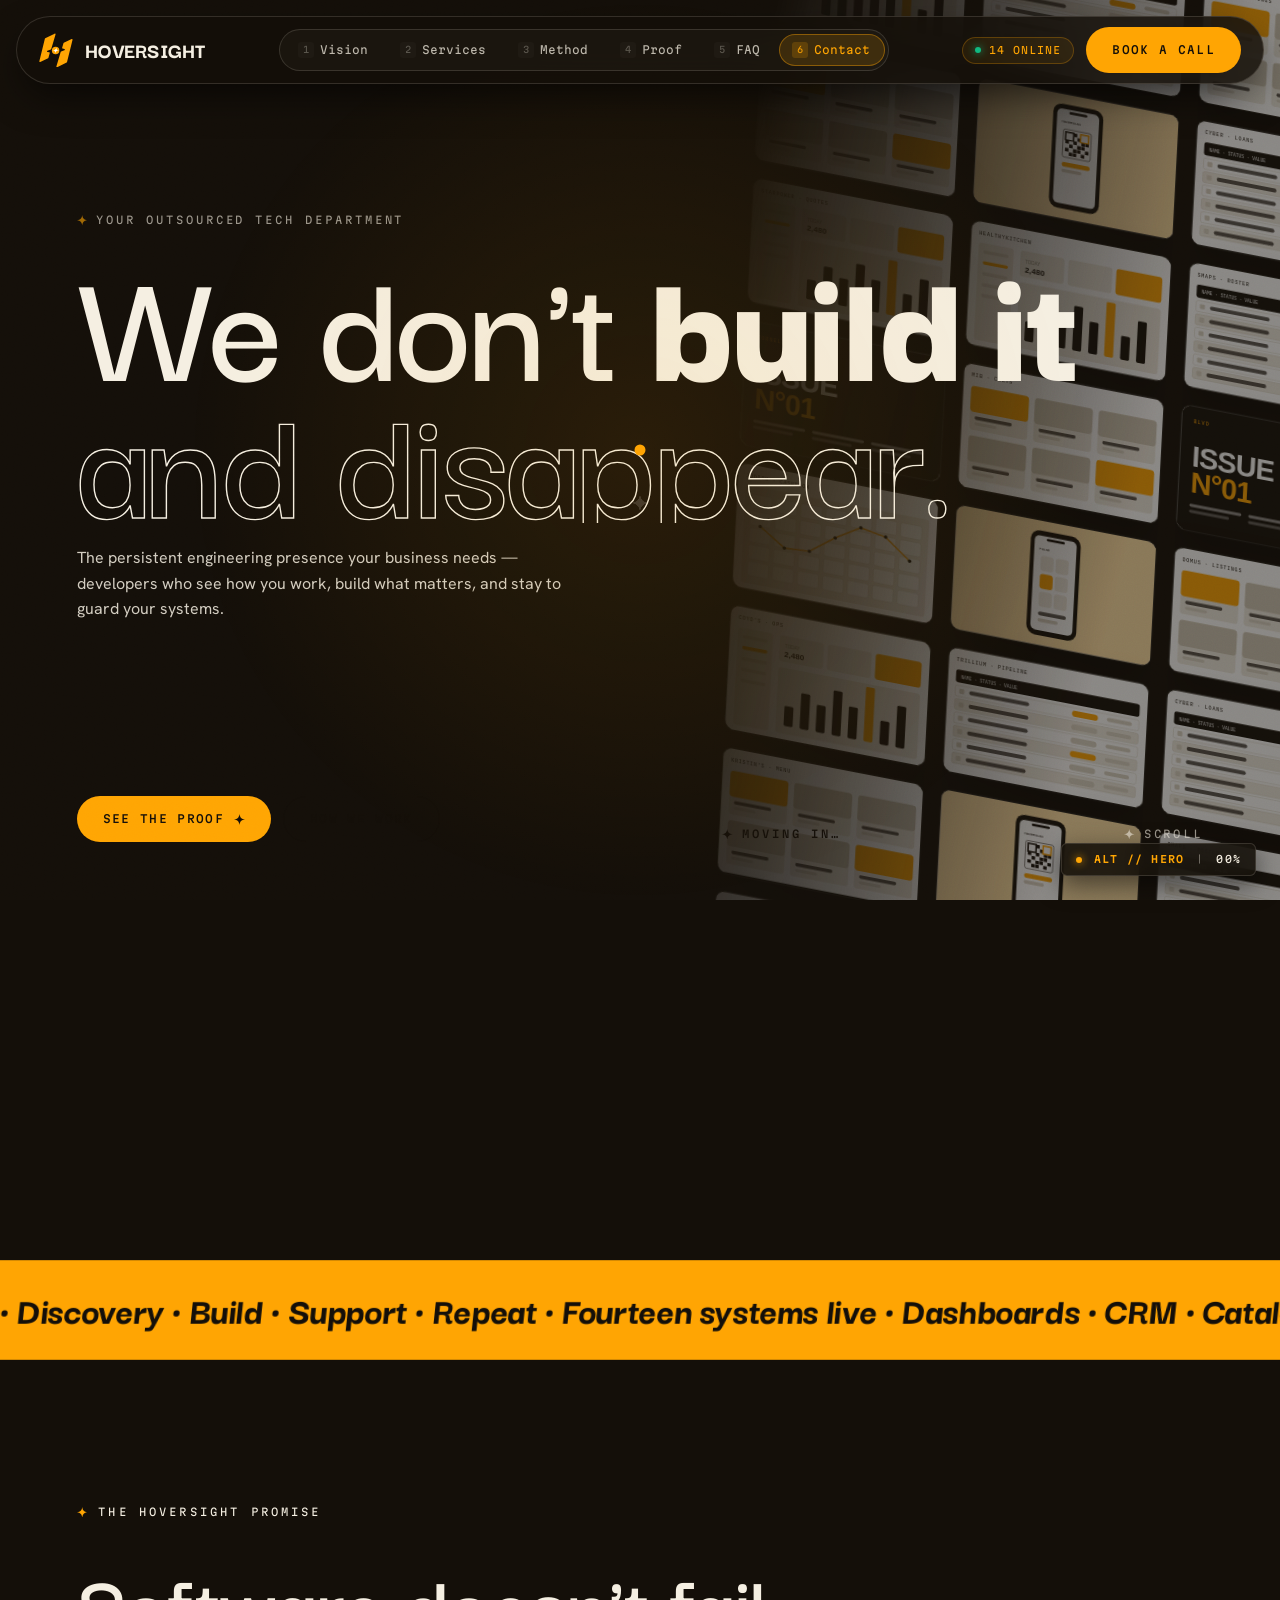
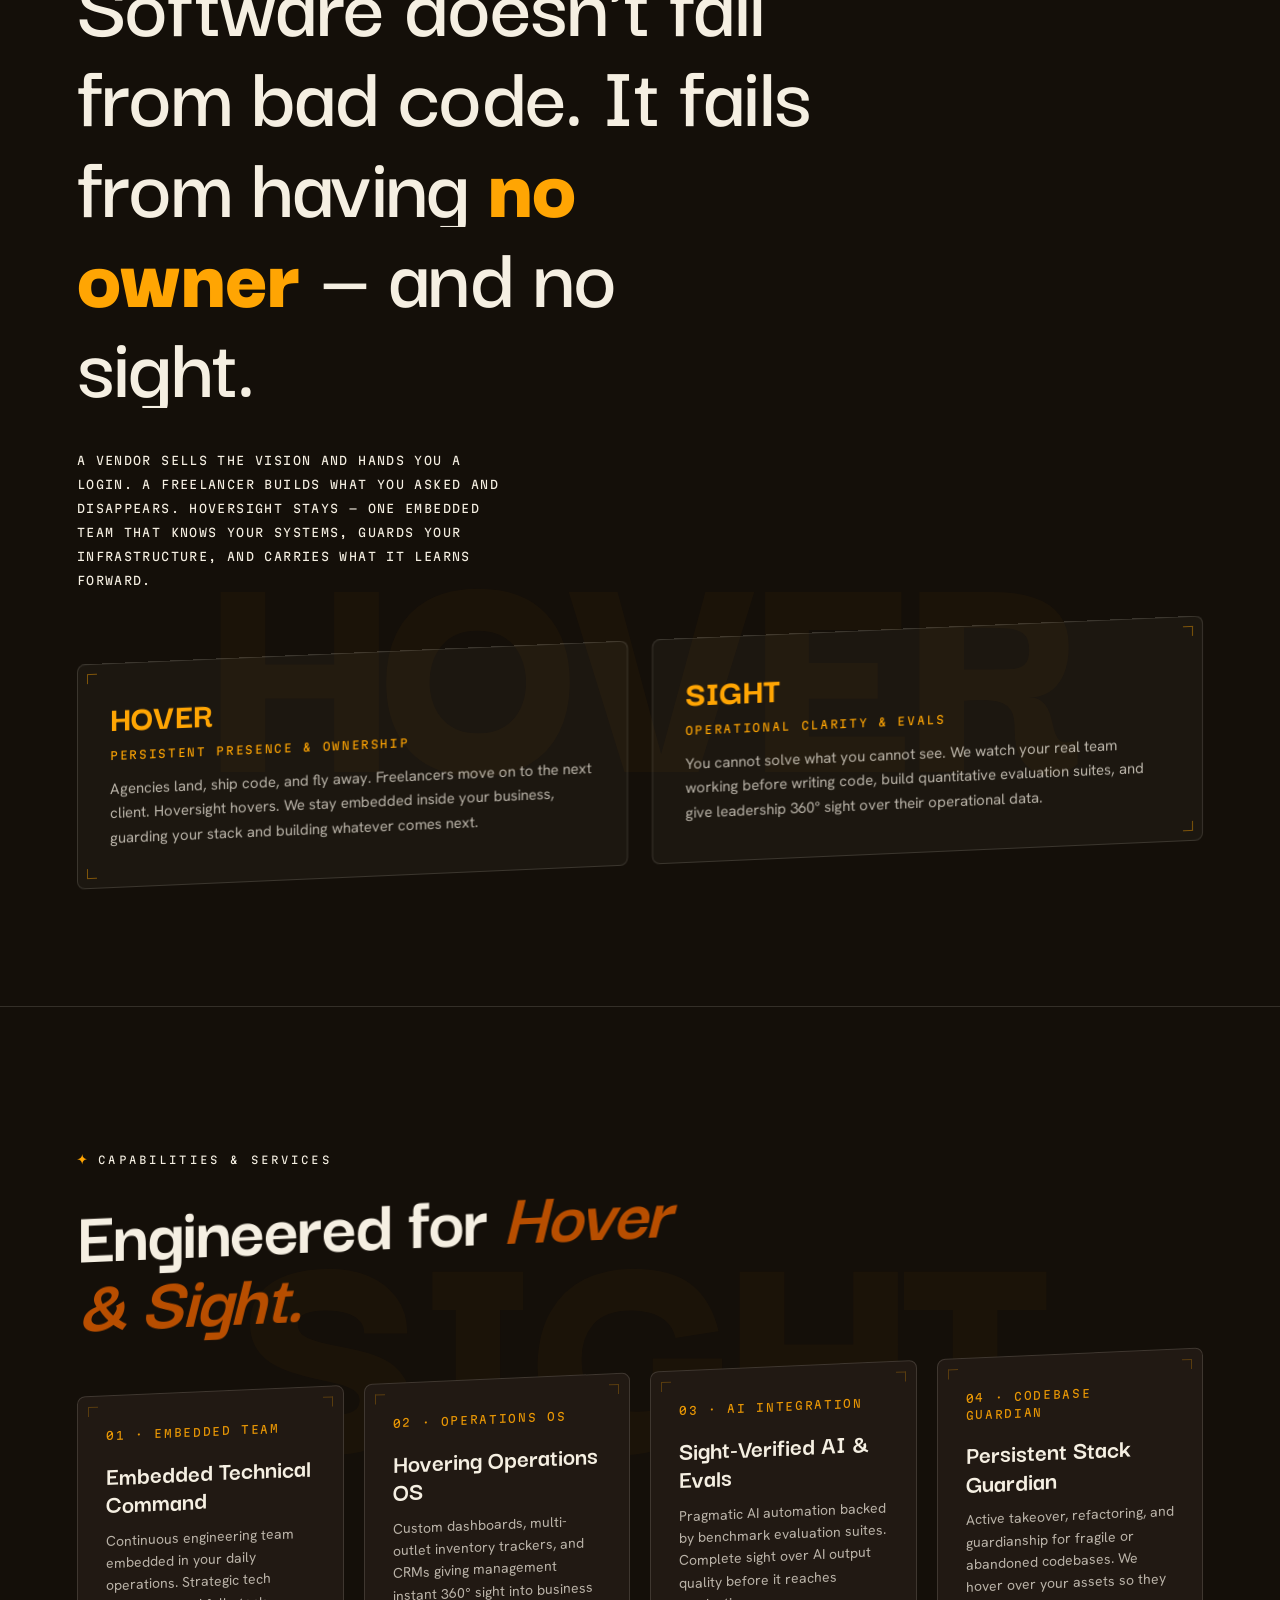
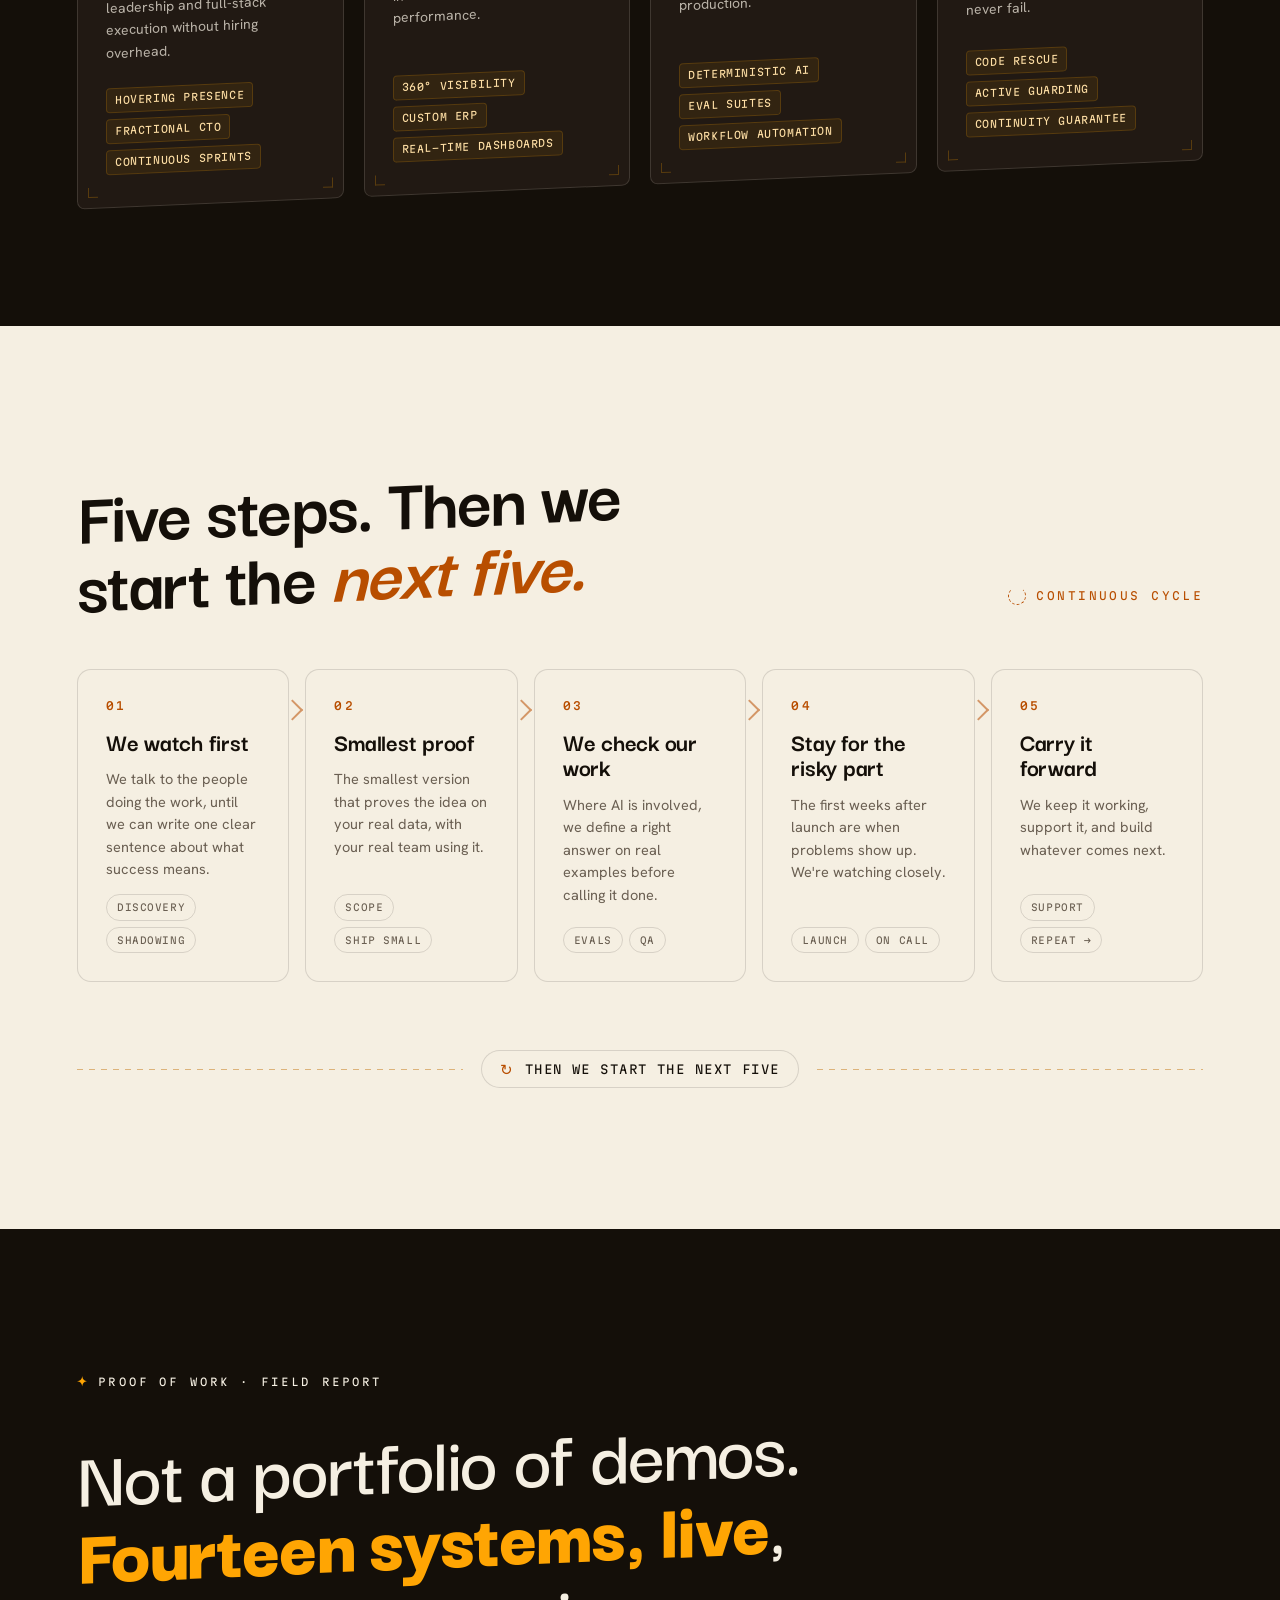
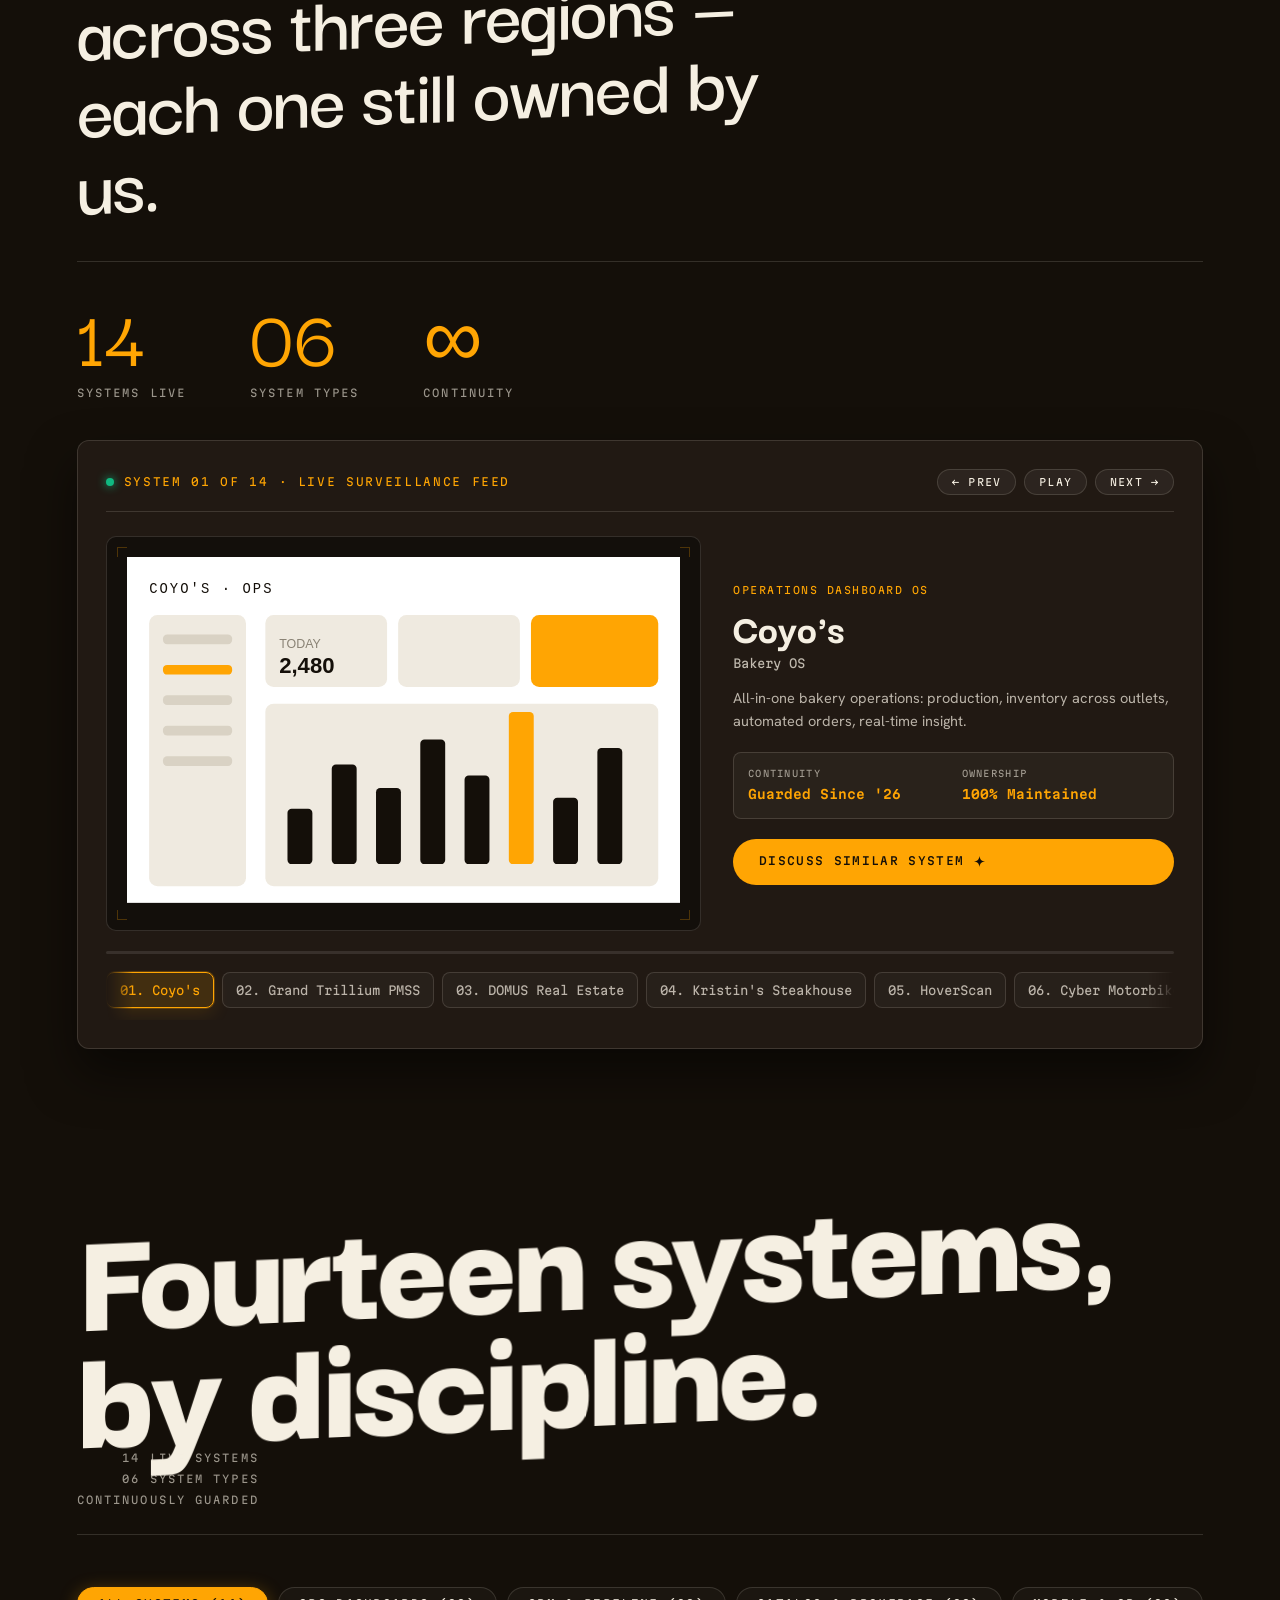
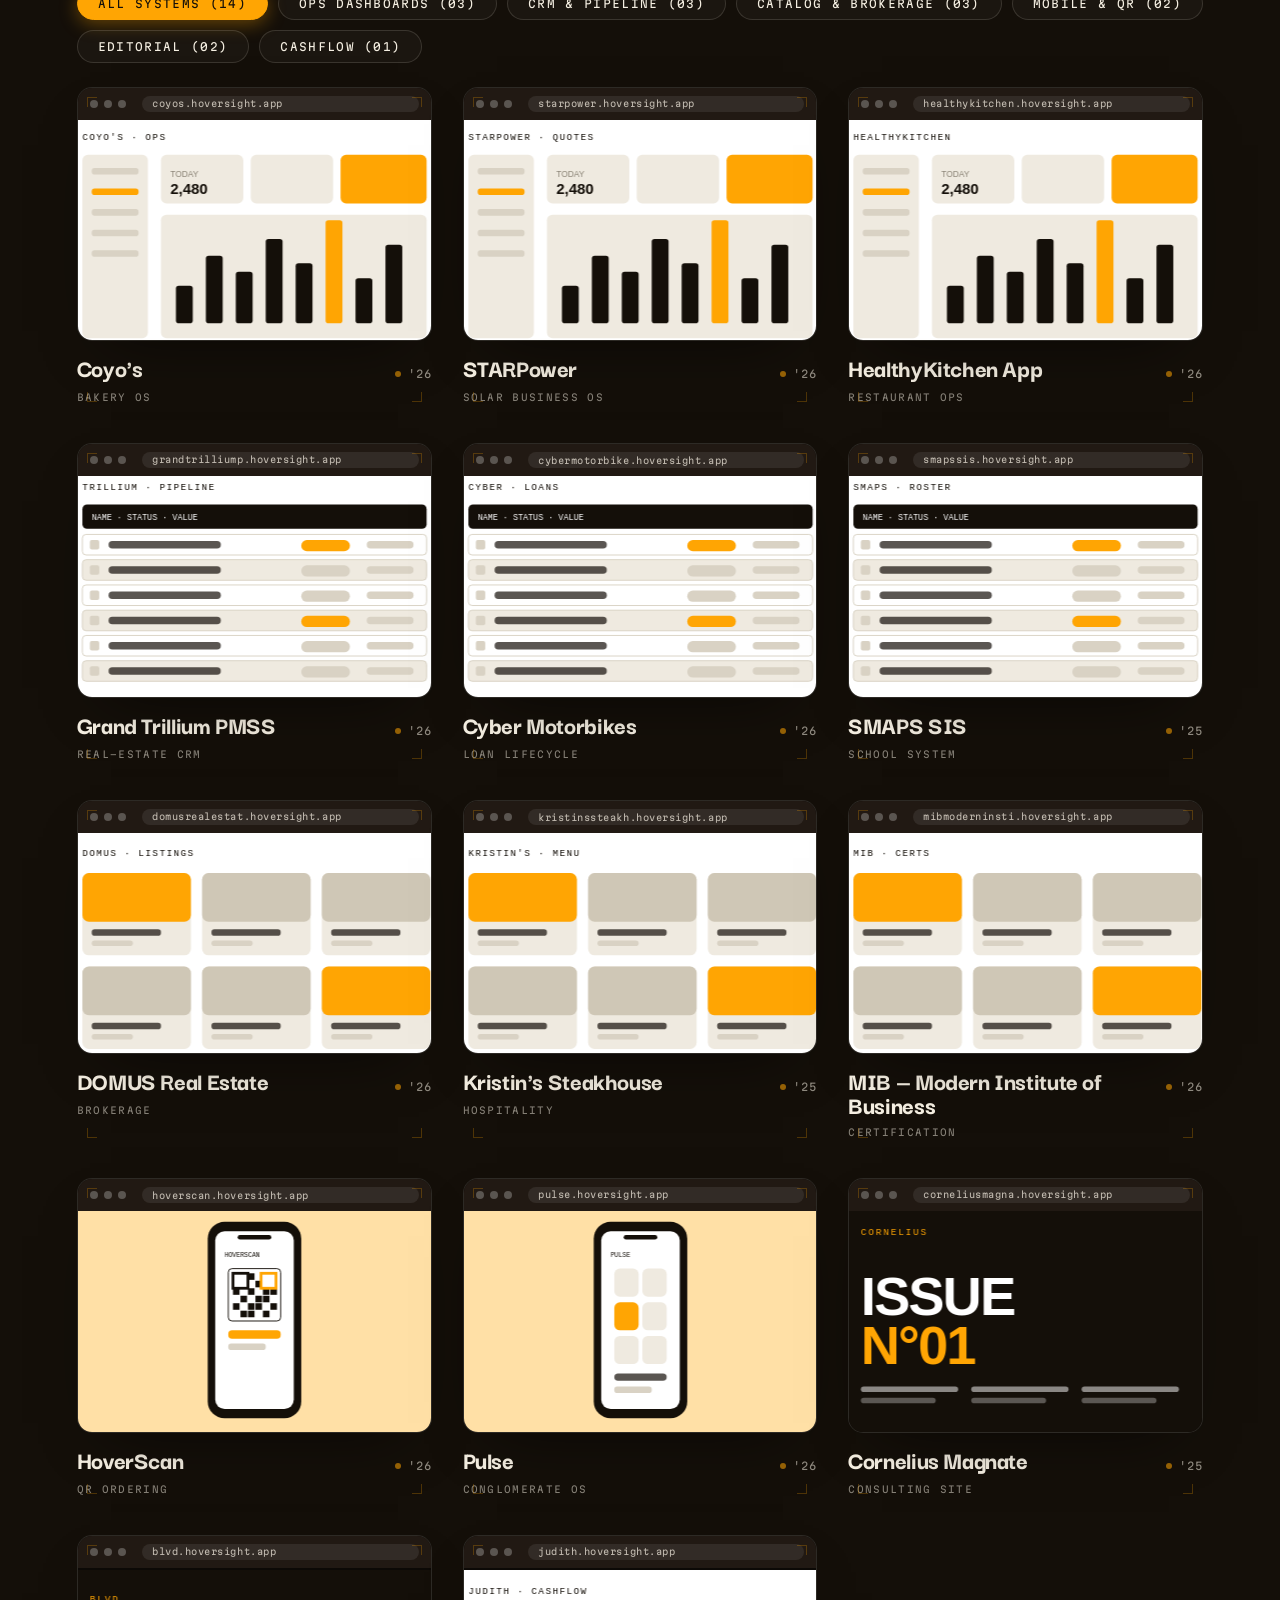
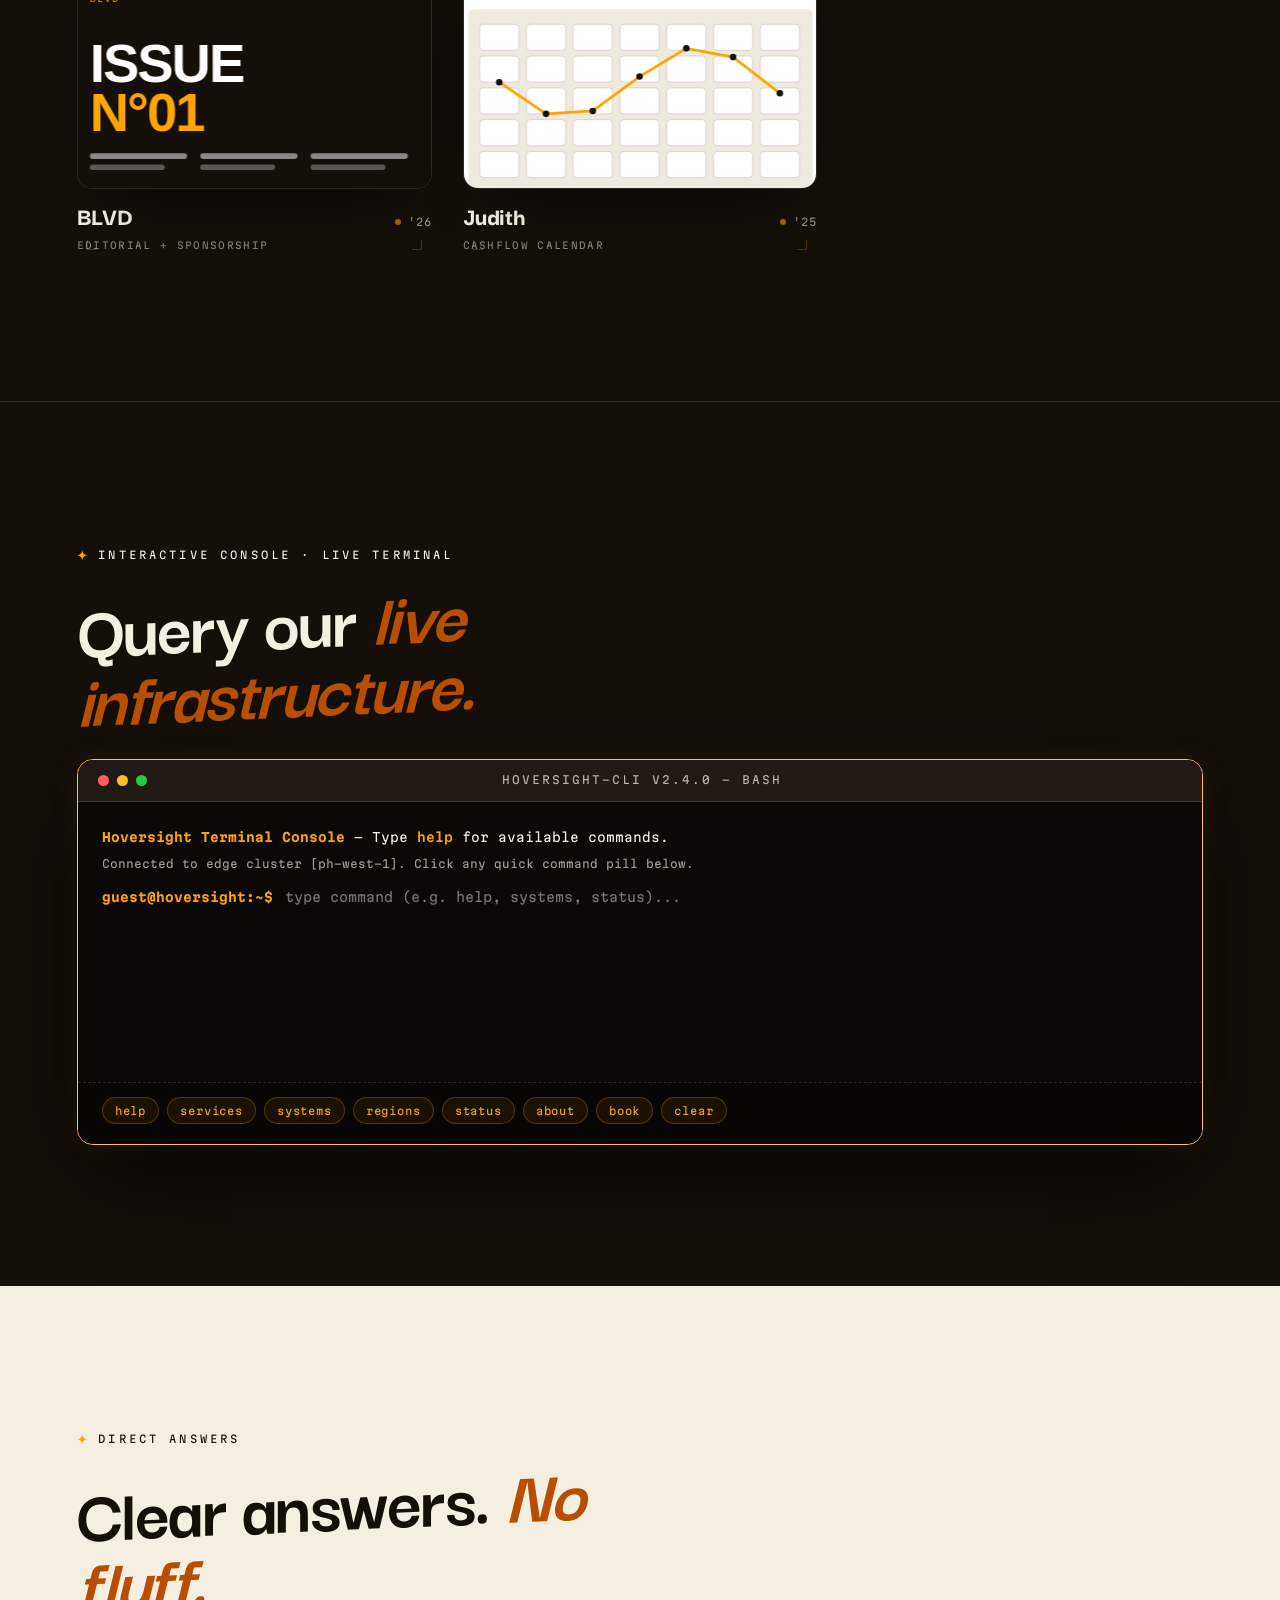
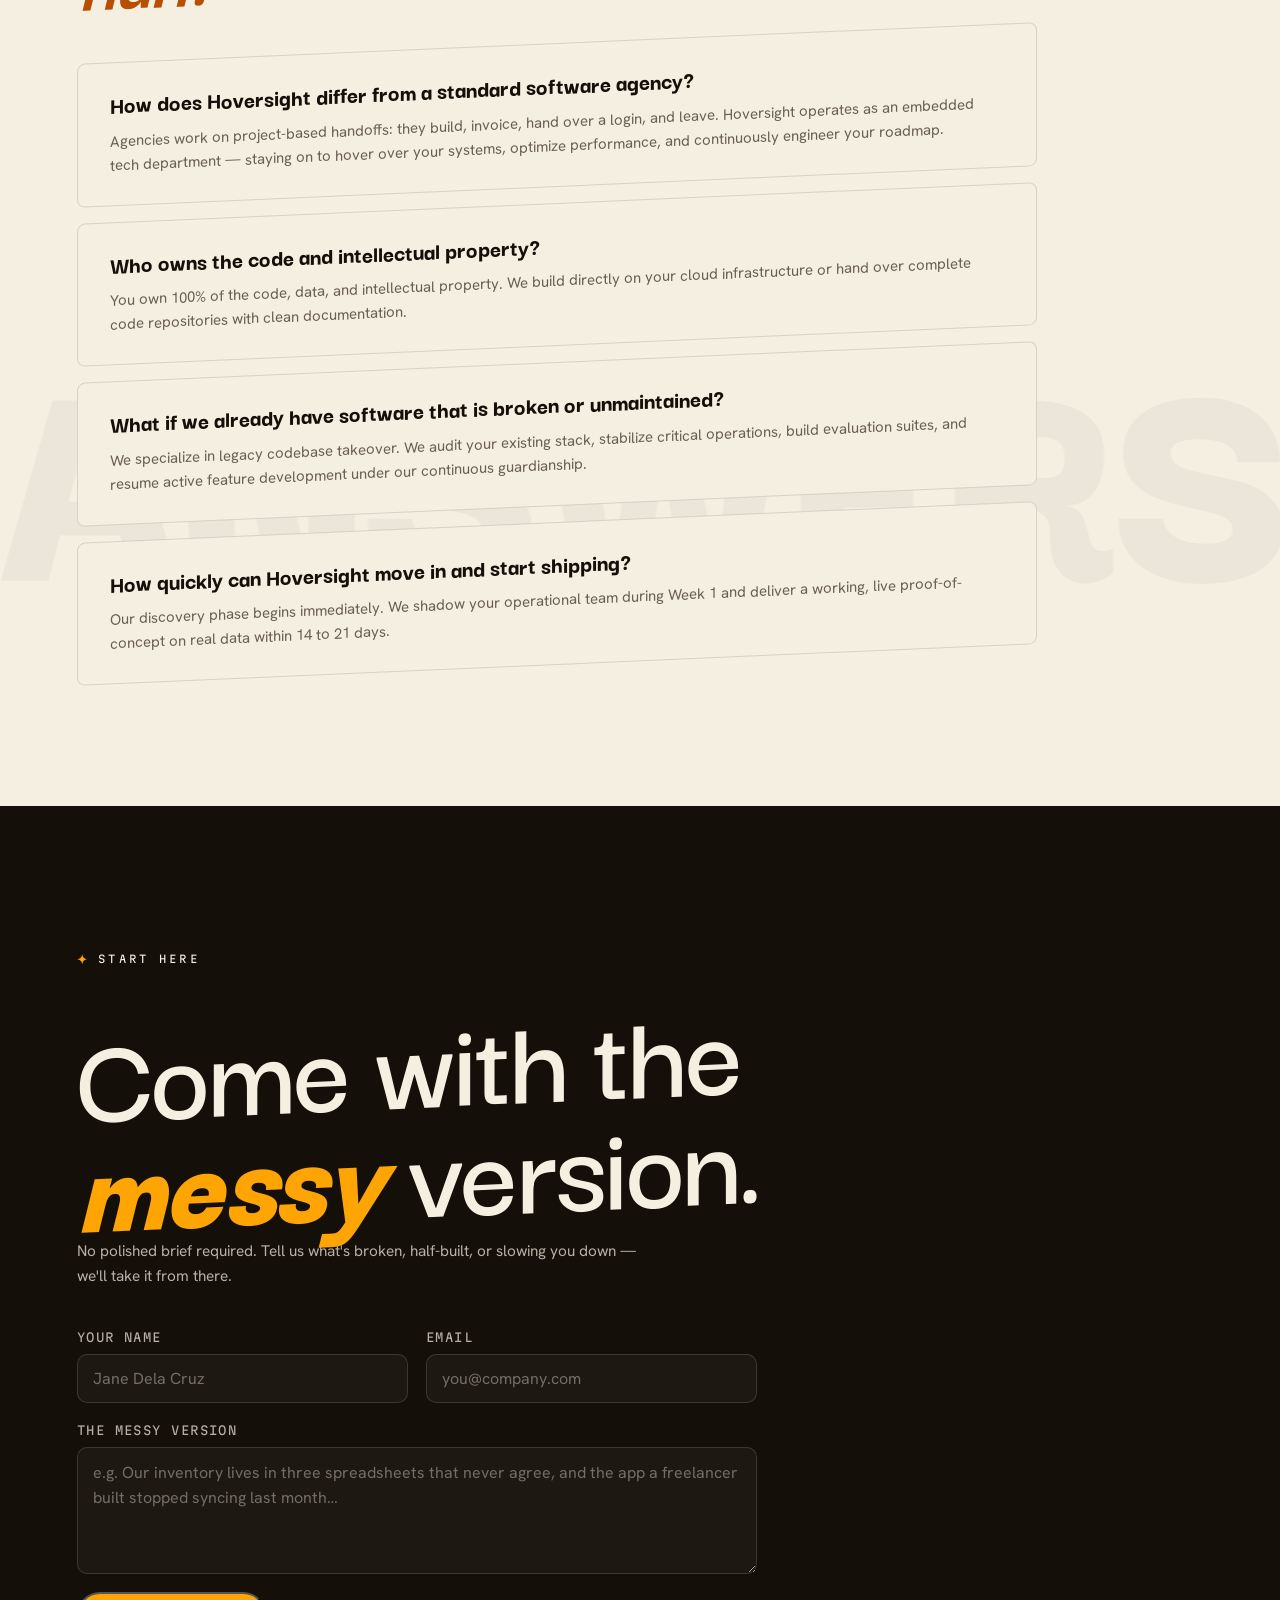
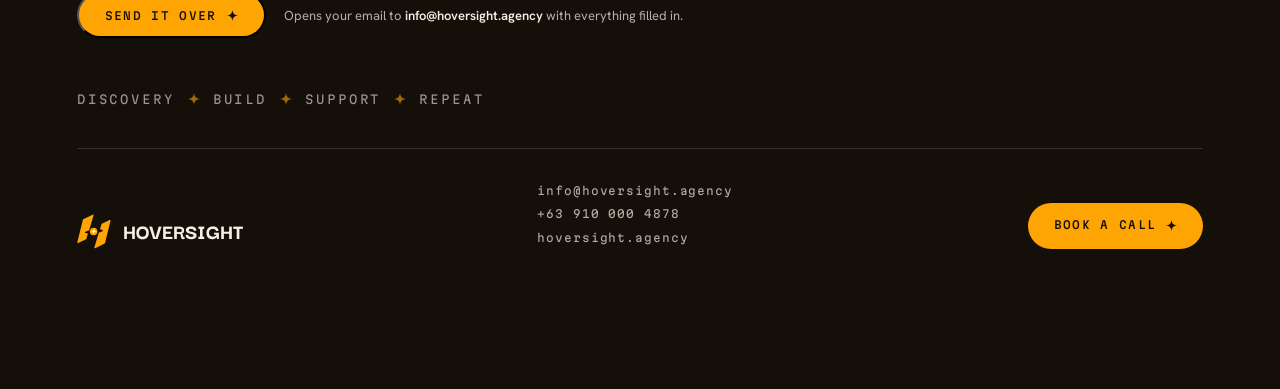
==== commit 7a9b4506: "Method lifecycle, deck preview polish, hero mosaic skew flip - Method now reads as a continuous life" ====
--- a/public/index.html
+++ b/public/index.html
@@ -581,8 +581,8 @@
       height: 128%;
       display: flex;
       gap: 16px;
-      transform: skewY(-8deg) rotate(-3deg) scale(1.04);
-      transform-origin: top right;
+      transform: skewY(8deg) rotate(3deg) scale(1.04);
+      transform-origin: top left;
       opacity: calc((1 - var(--p, 0)) * 0.5);
       pointer-events: none;
       -webkit-mask-image: linear-gradient(100deg, transparent 4%, rgba(0, 0, 0, .35) 26%, #000 58%);
@@ -927,24 +927,44 @@
     .phases {
       display: grid;
       grid-template-columns: repeat(auto-fit, minmax(210px, 1fr));
-      gap: 1px;
-      background: var(--line-l);
+      gap: 16px;
+    }
+
+    .phase {
+      position: relative;
+      background: var(--paper);
       border: 1px solid var(--line-l);
       border-radius: 14px;
-      overflow: hidden
-    }
-
-    .phase {
-      background: var(--paper);
       padding: clamp(24px, 2.2vw, 34px);
       display: flex;
       flex-direction: column;
       gap: 14px;
-      transition: background .4s, transform .5s var(--ease)
+      transition: background .4s, transform .5s var(--ease), border-color .4s, box-shadow .4s
     }
 
     .phase:hover {
-      background: var(--paper-2)
+      background: var(--paper-2);
+      border-color: rgba(196, 120, 20, .38);
+      box-shadow: 0 10px 30px rgba(20, 15, 9, .06)
+    }
+
+    /* On wide screens the five stages sit in one connected row (a clear cycle),
+       with forward-flow arrows linking them; narrower screens wrap and drop arrows. */
+    @media (min-width: 1080px) {
+      .phases { grid-template-columns: repeat(5, 1fr); }
+      .phase:not(:last-child)::after {
+        content: '';
+        position: absolute;
+        top: 40px;
+        right: -12px;
+        width: 13px;
+        height: 13px;
+        transform: translateY(-50%) rotate(45deg);
+        border-top: 2px solid var(--ember);
+        border-right: 2px solid var(--ember);
+        opacity: .55;
+        z-index: 3
+      }
     }
 
     .phase .pnum {
@@ -967,6 +987,74 @@
       font-size: 14.5px;
       line-height: 1.55;
       color: var(--muted-l)
+    }
+
+    /* ===== LIFECYCLE FRAMING (Method section) ===== */
+    .cycle-badge {
+      display: inline-flex;
+      align-items: center;
+      gap: 10px;
+      font-family: var(--mono);
+      font-size: 11px;
+      letter-spacing: .22em;
+      text-transform: uppercase;
+      color: var(--ember);
+    }
+
+    .cycle-ring {
+      width: 18px;
+      height: 18px;
+      border-radius: 50%;
+      border: 1.5px dashed var(--ember);
+      border-top-color: transparent;
+      animation: cycleSpin 3.4s linear infinite;
+    }
+
+    @keyframes cycleSpin { to { transform: rotate(360deg); } }
+
+    .lifecycle-loop {
+      display: flex;
+      align-items: center;
+      gap: 18px;
+      margin-top: 4px;
+    }
+
+    .lifecycle-loop .ll-arc {
+      flex: 1;
+      height: 1px;
+      background: repeating-linear-gradient(90deg, rgba(196, 120, 20, .5) 0 6px, transparent 6px 12px);
+    }
+
+    .lifecycle-loop .ll-badge {
+      display: inline-flex;
+      align-items: center;
+      gap: 10px;
+      font-family: var(--mono);
+      font-size: 12px;
+      letter-spacing: .12em;
+      text-transform: uppercase;
+      color: var(--ink);
+      white-space: nowrap;
+      padding: 9px 18px;
+      border: 1px solid var(--line-l);
+      border-radius: 999px;
+      background: var(--paper);
+    }
+
+    .lifecycle-loop .ll-spin {
+      color: var(--ember);
+      font-size: 15px;
+      line-height: 1;
+      display: inline-block;
+      animation: cycleSpin 3.4s linear infinite;
+    }
+
+    .rmstatic .cycle-ring,
+    .rmstatic .ll-spin { animation: none; }
+
+    @media (max-width: 640px) {
+      .lifecycle-loop .ll-arc { display: none; }
+      .lifecycle-loop { justify-content: center; }
     }
 
     .chips {
@@ -2158,28 +2246,57 @@
       display: flex;
       gap: 8px;
       overflow-x: auto;
-      padding-bottom: 8px;
+      padding: 2px 0 12px;
       scroll-behavior: smooth;
+      scrollbar-width: thin;
+      scrollbar-color: rgba(255, 165, 3, 0.45) rgba(255, 255, 255, 0.05);
+      -webkit-mask-image: linear-gradient(90deg, transparent 0, #000 2.5%, #000 97.5%, transparent 100%);
+      mask-image: linear-gradient(90deg, transparent 0, #000 2.5%, #000 97.5%, transparent 100%);
+    }
+
+    .deck-thumbnails::-webkit-scrollbar {
+      height: 6px;
+    }
+
+    .deck-thumbnails::-webkit-scrollbar-track {
+      background: rgba(255, 255, 255, 0.05);
+      border-radius: 3px;
+    }
+
+    .deck-thumbnails::-webkit-scrollbar-thumb {
+      background: rgba(255, 165, 3, 0.4);
+      border-radius: 3px;
+    }
+
+    .deck-thumbnails::-webkit-scrollbar-thumb:hover {
+      background: rgba(255, 165, 3, 0.65);
     }
 
     .deck-thumb {
       font-family: var(--mono);
       font-size: 12px;
-      padding: 6px 12px;
-      border-radius: 6px;
-      background: rgba(255, 255, 255, 0.04);
+      padding: 8px 13px;
+      border-radius: 8px;
+      background: rgba(255, 255, 255, 0.03);
       border: 1px solid var(--line-d);
       color: var(--muted-d);
       white-space: nowrap;
       cursor: pointer;
-      transition: all 0.25s;
+      transition: background .25s, border-color .25s, color .25s, box-shadow .25s;
       flex-shrink: 0;
     }
 
-    .deck-thumb:hover, .deck-thumb.active {
+    .deck-thumb:hover {
+      background: rgba(255, 165, 3, 0.08);
+      border-color: rgba(255, 165, 3, 0.45);
+      color: var(--paper);
+    }
+
+    .deck-thumb.active {
       background: rgba(255, 165, 3, 0.15);
       border-color: var(--amber);
       color: var(--amber);
+      box-shadow: 0 0 0 1px rgba(255, 165, 3, 0.25), 0 6px 18px rgba(255, 165, 3, 0.12);
     }
 
     /* ============ LEAD CAPTURE FORM ============ */
@@ -2459,7 +2576,7 @@
   <section class="pale method" id="method">
     <div class="method-head rv">
       <h2>Five steps. Then we start the <em>next five.</em></h2>
-      <div class="eyebrow" style="opacity:.6"><span class="sk"></span>How we work</div>
+      <div class="cycle-badge rv"><span class="cycle-ring" aria-hidden="true"></span>Continuous cycle</div>
     </div>
     <div class="phases">
       <div class="phase rv"><span class="pnum">01</span>
@@ -2487,6 +2604,11 @@
         <p>We keep it working, support it, and build whatever comes next.</p>
         <div class="chips"><span>Support</span><span>Repeat →</span></div>
       </div>
+    </div>
+    <div class="lifecycle-loop rv">
+      <span class="ll-arc"></span>
+      <span class="ll-badge"><span class="ll-spin">↻</span> then we start the next five</span>
+      <span class="ll-arc"></span>
     </div>
   </section>
 
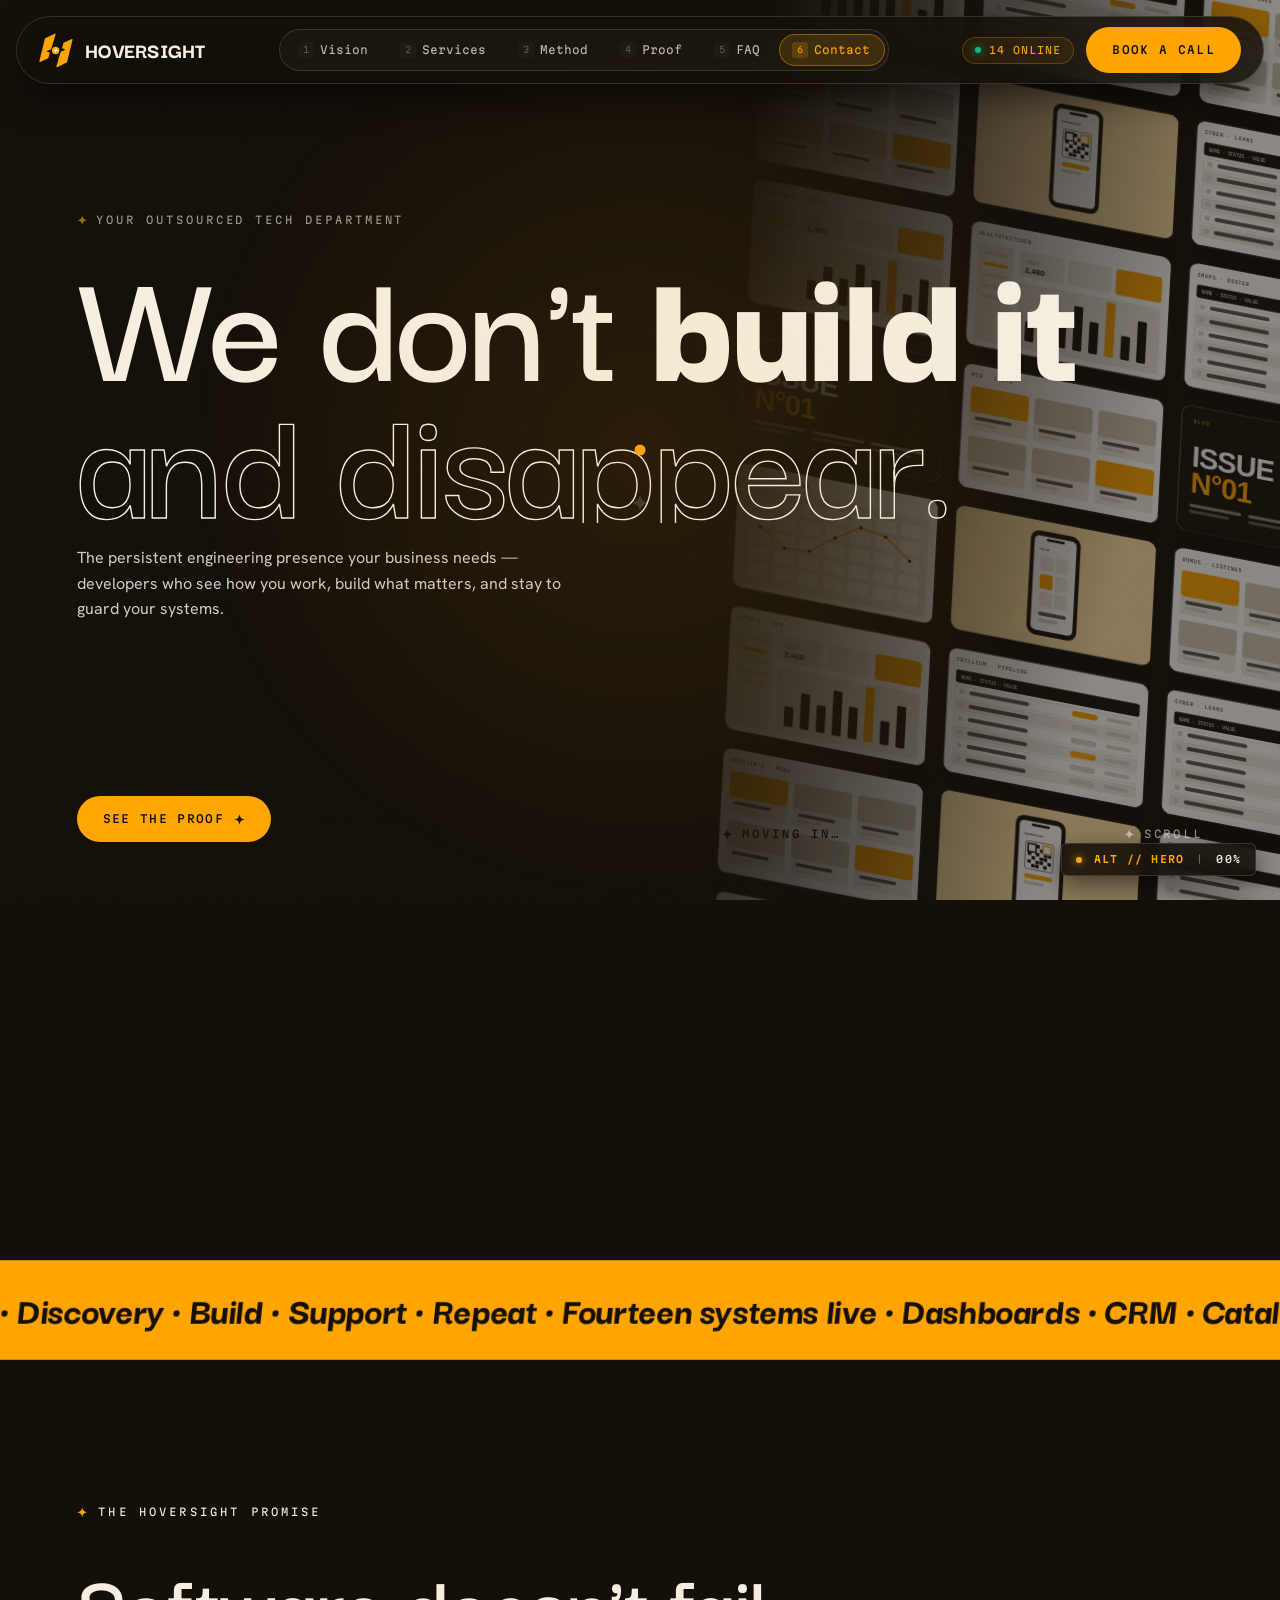
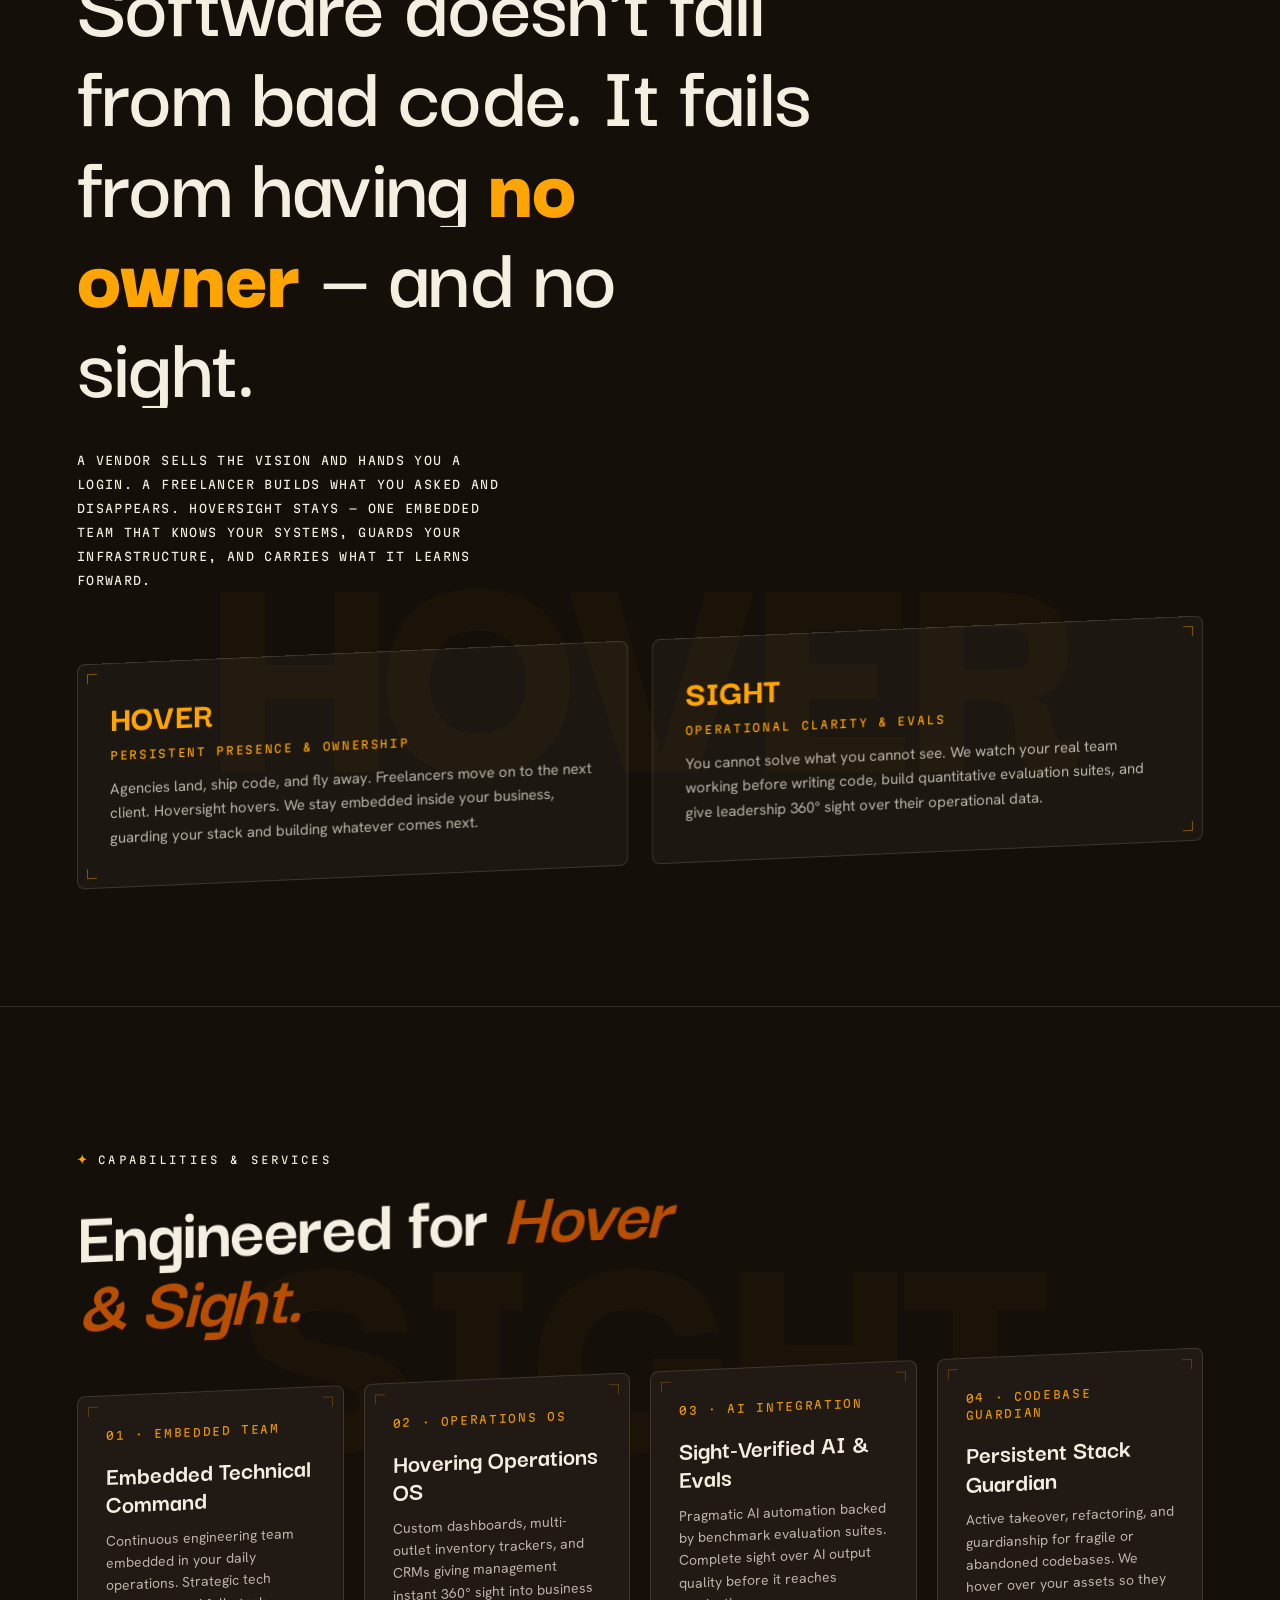
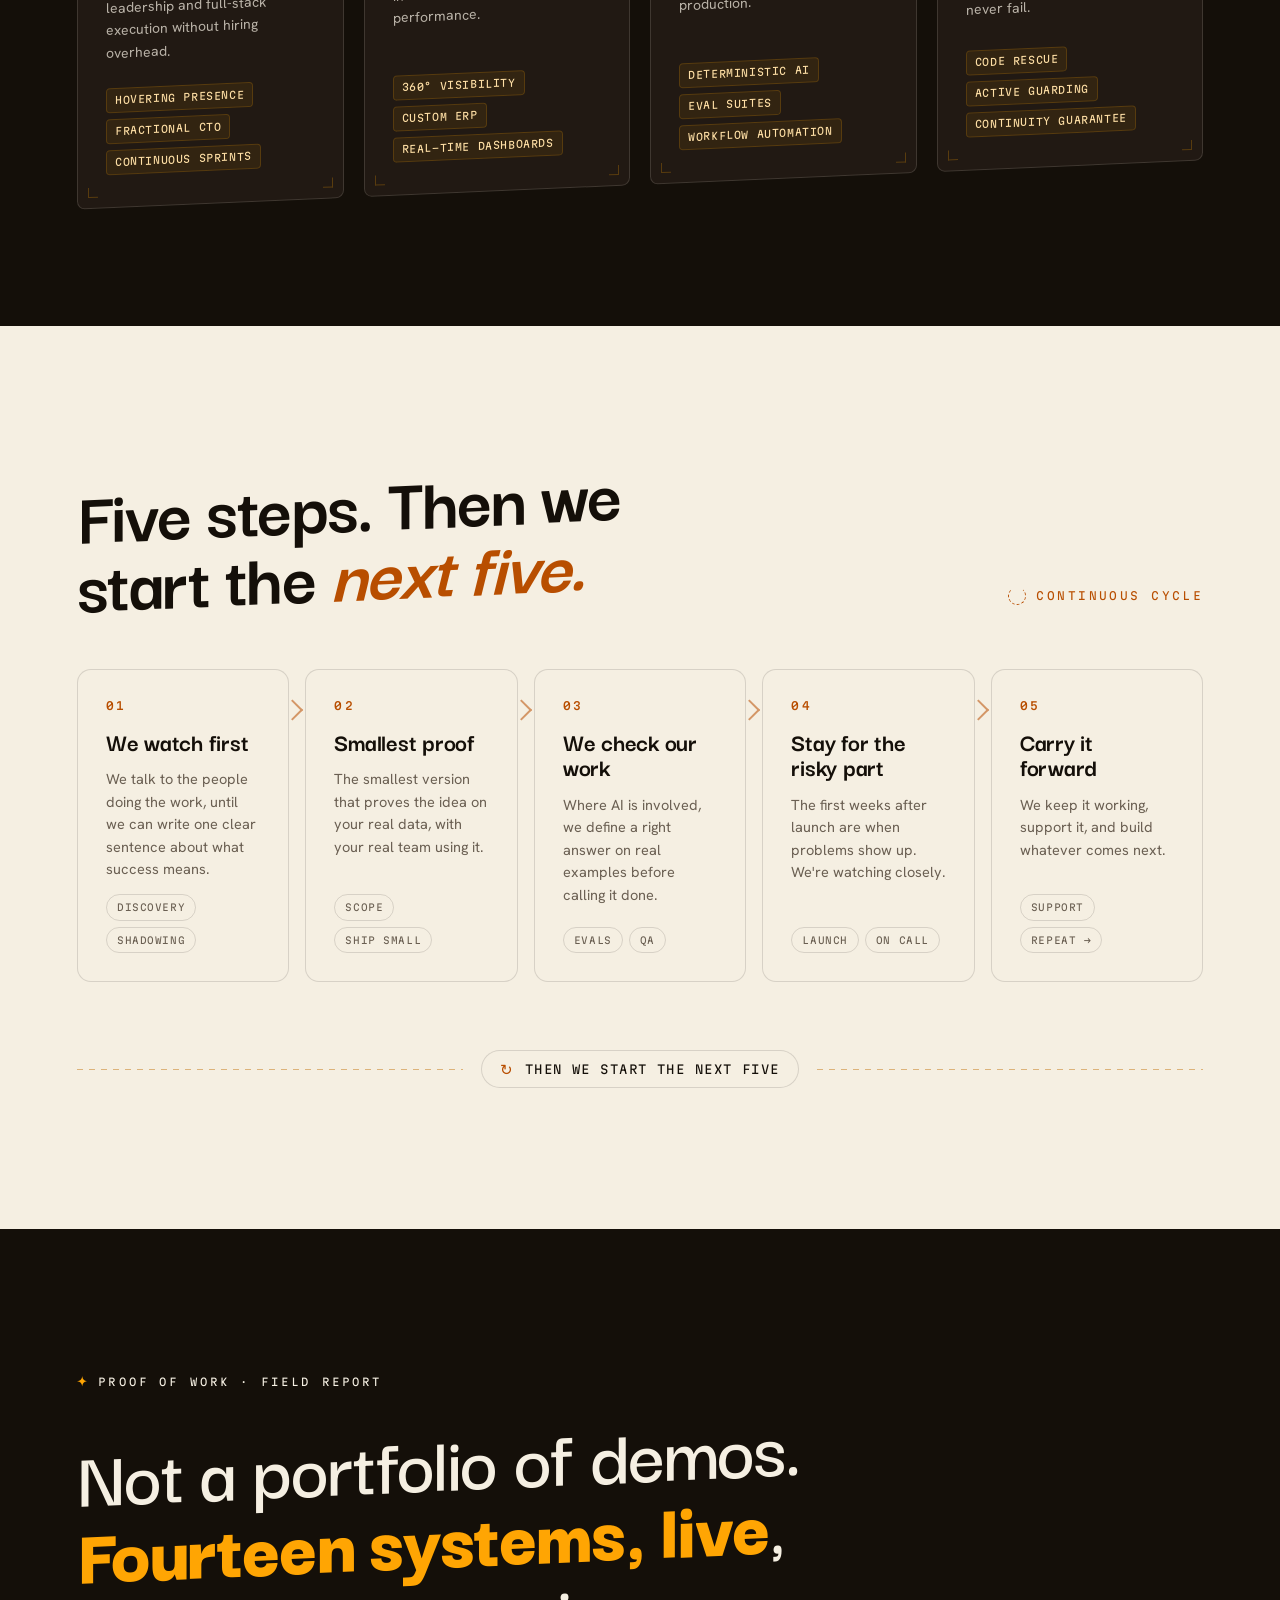
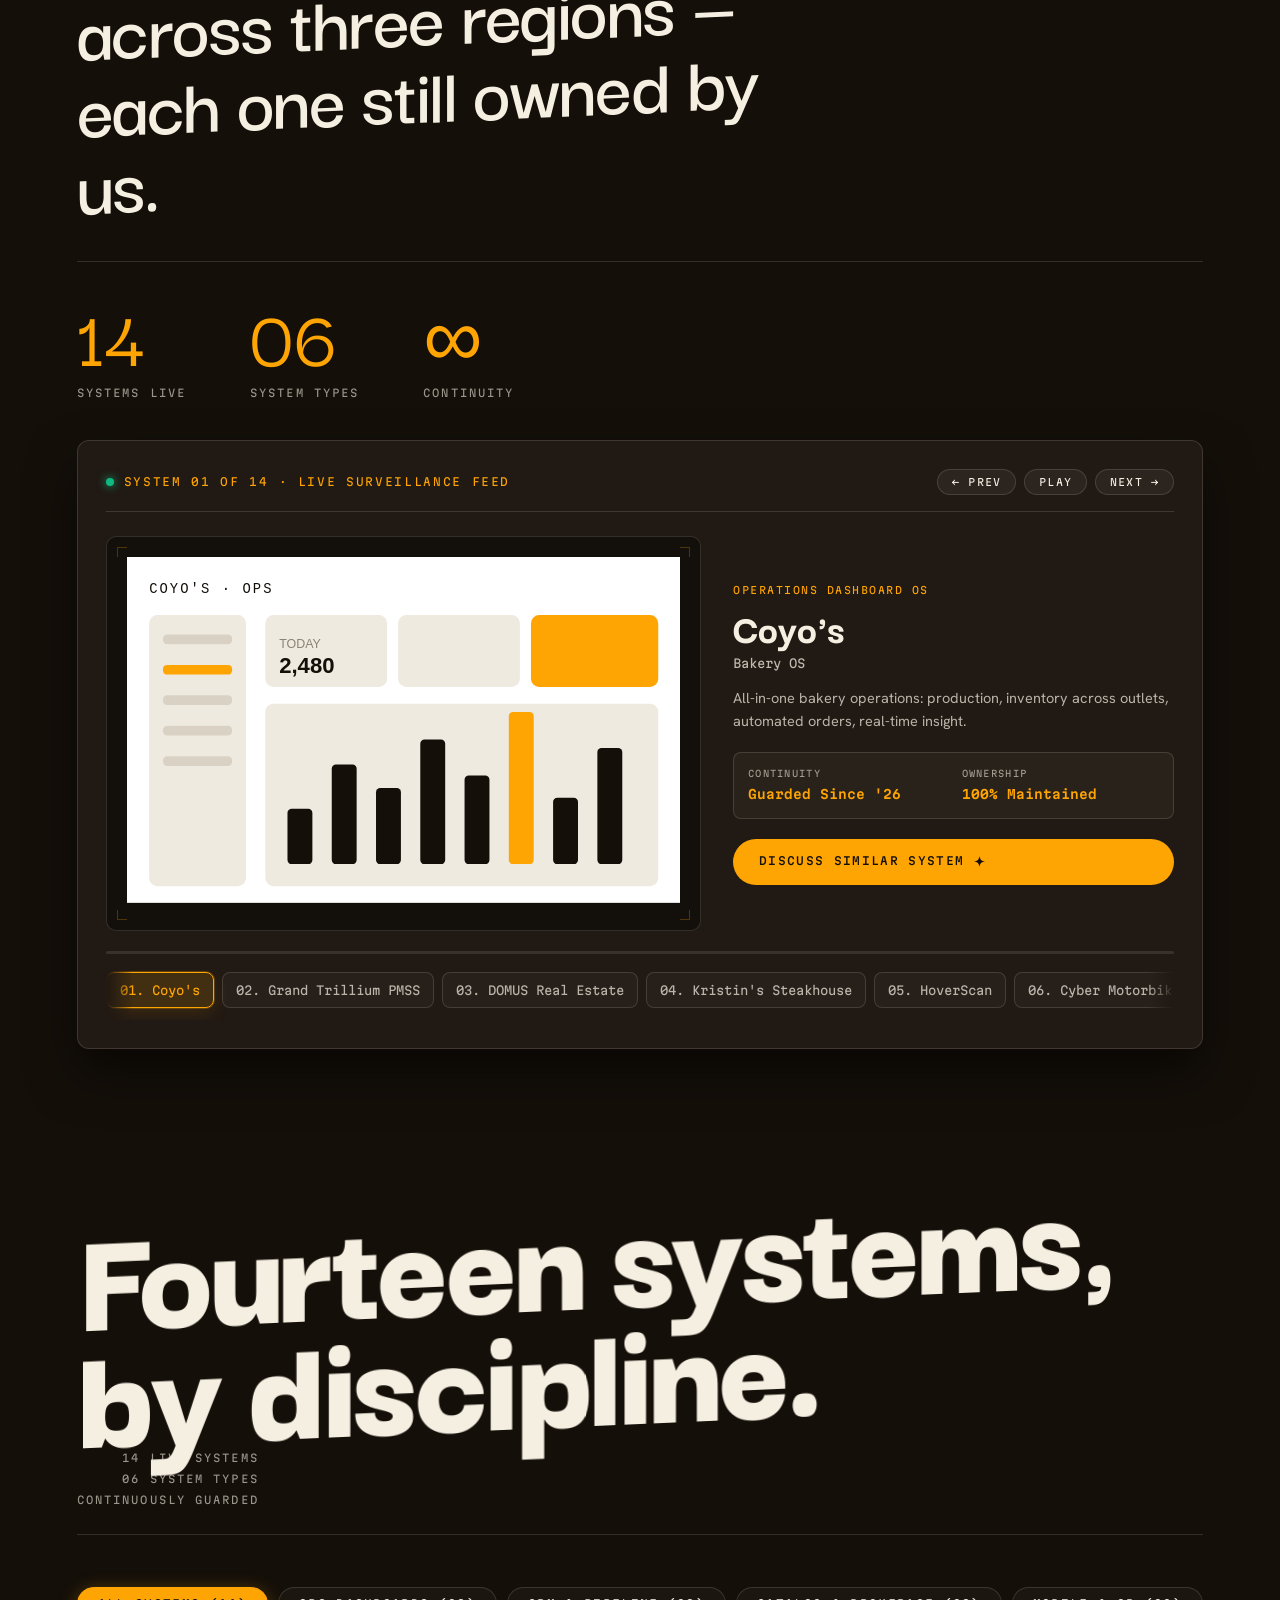
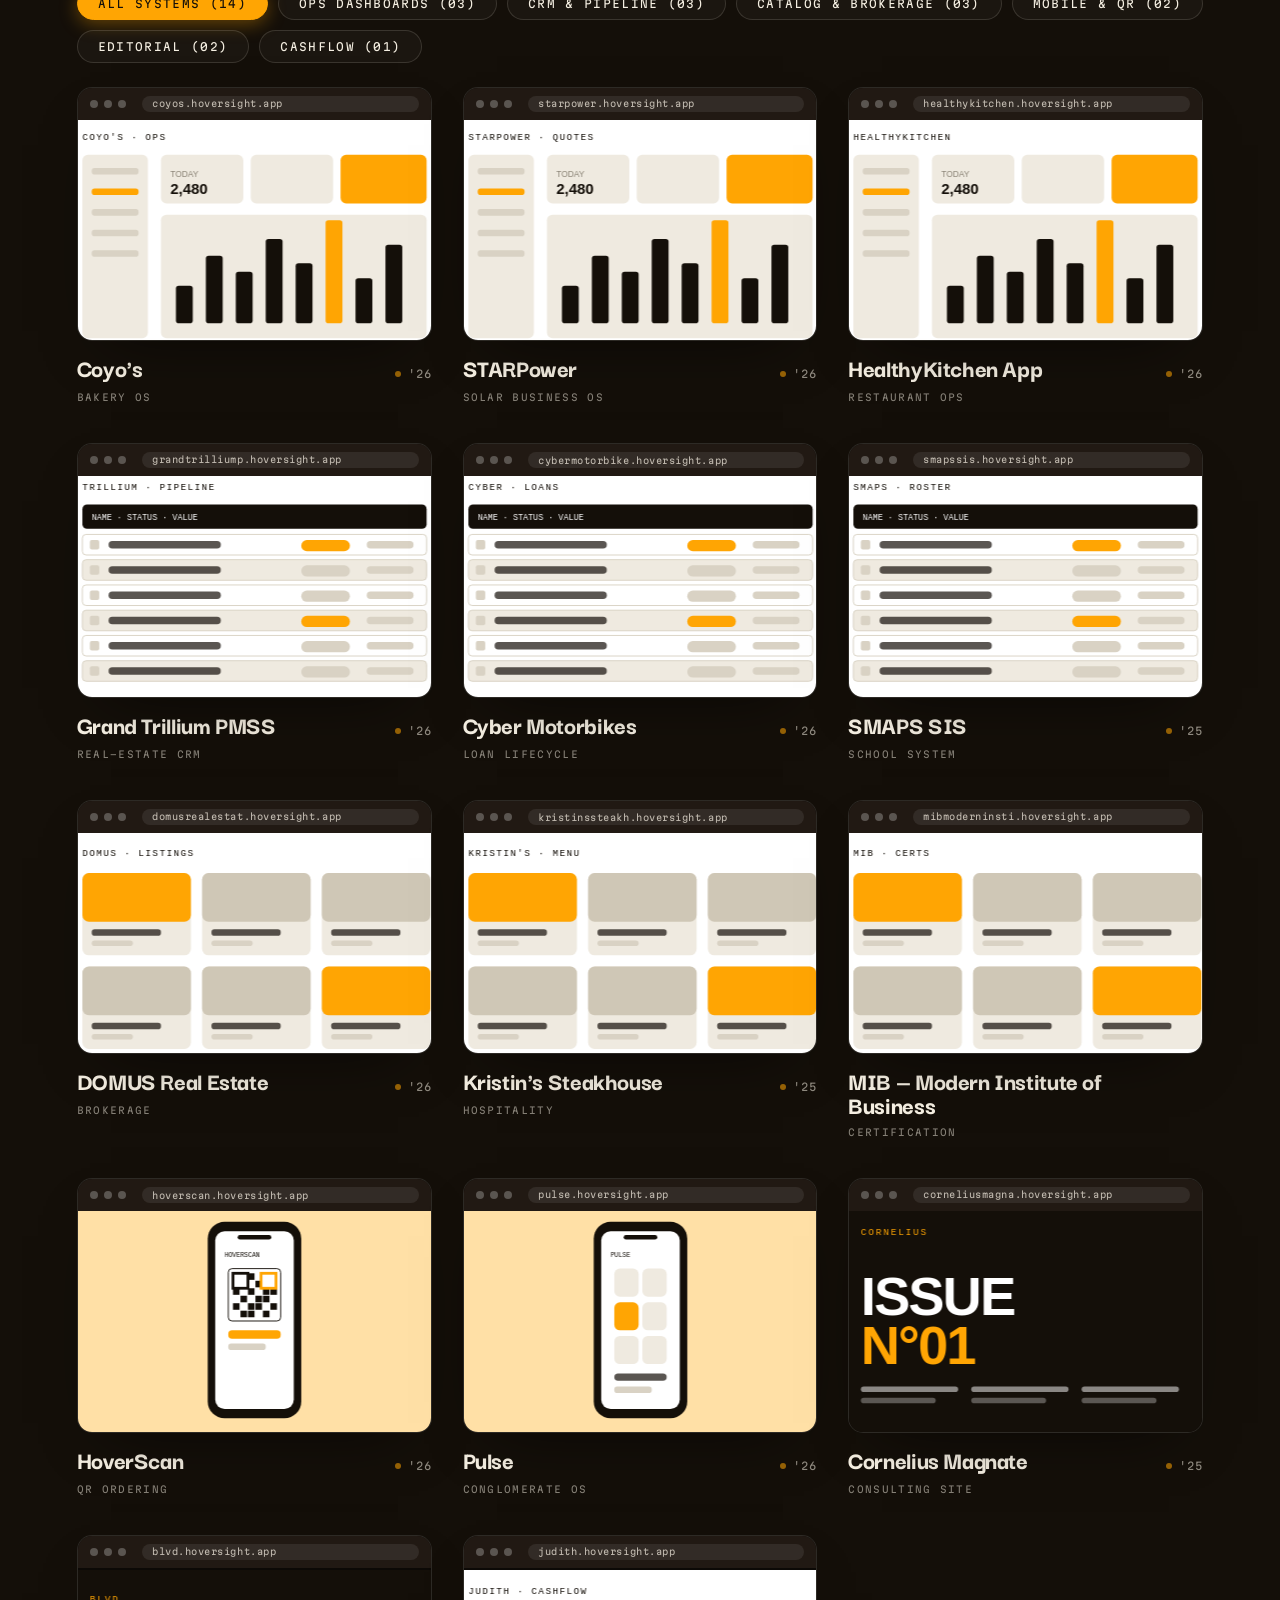
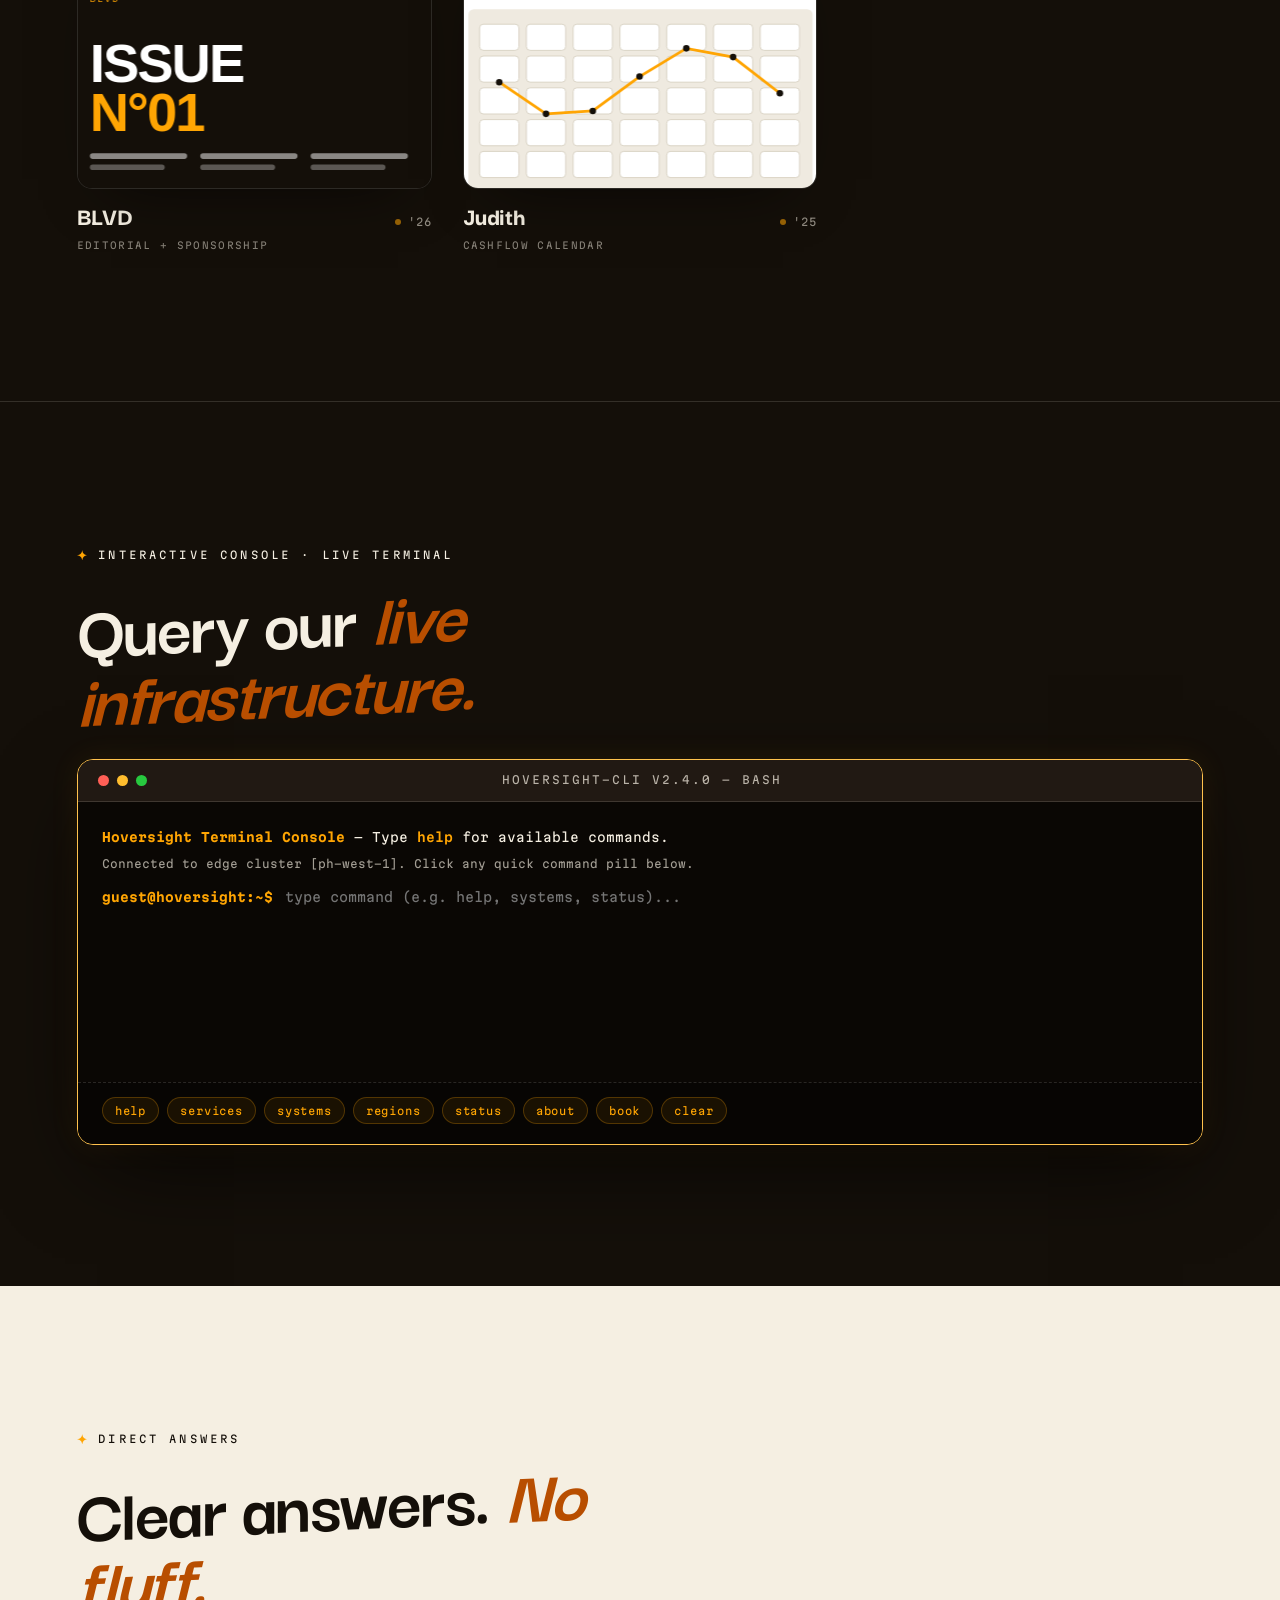
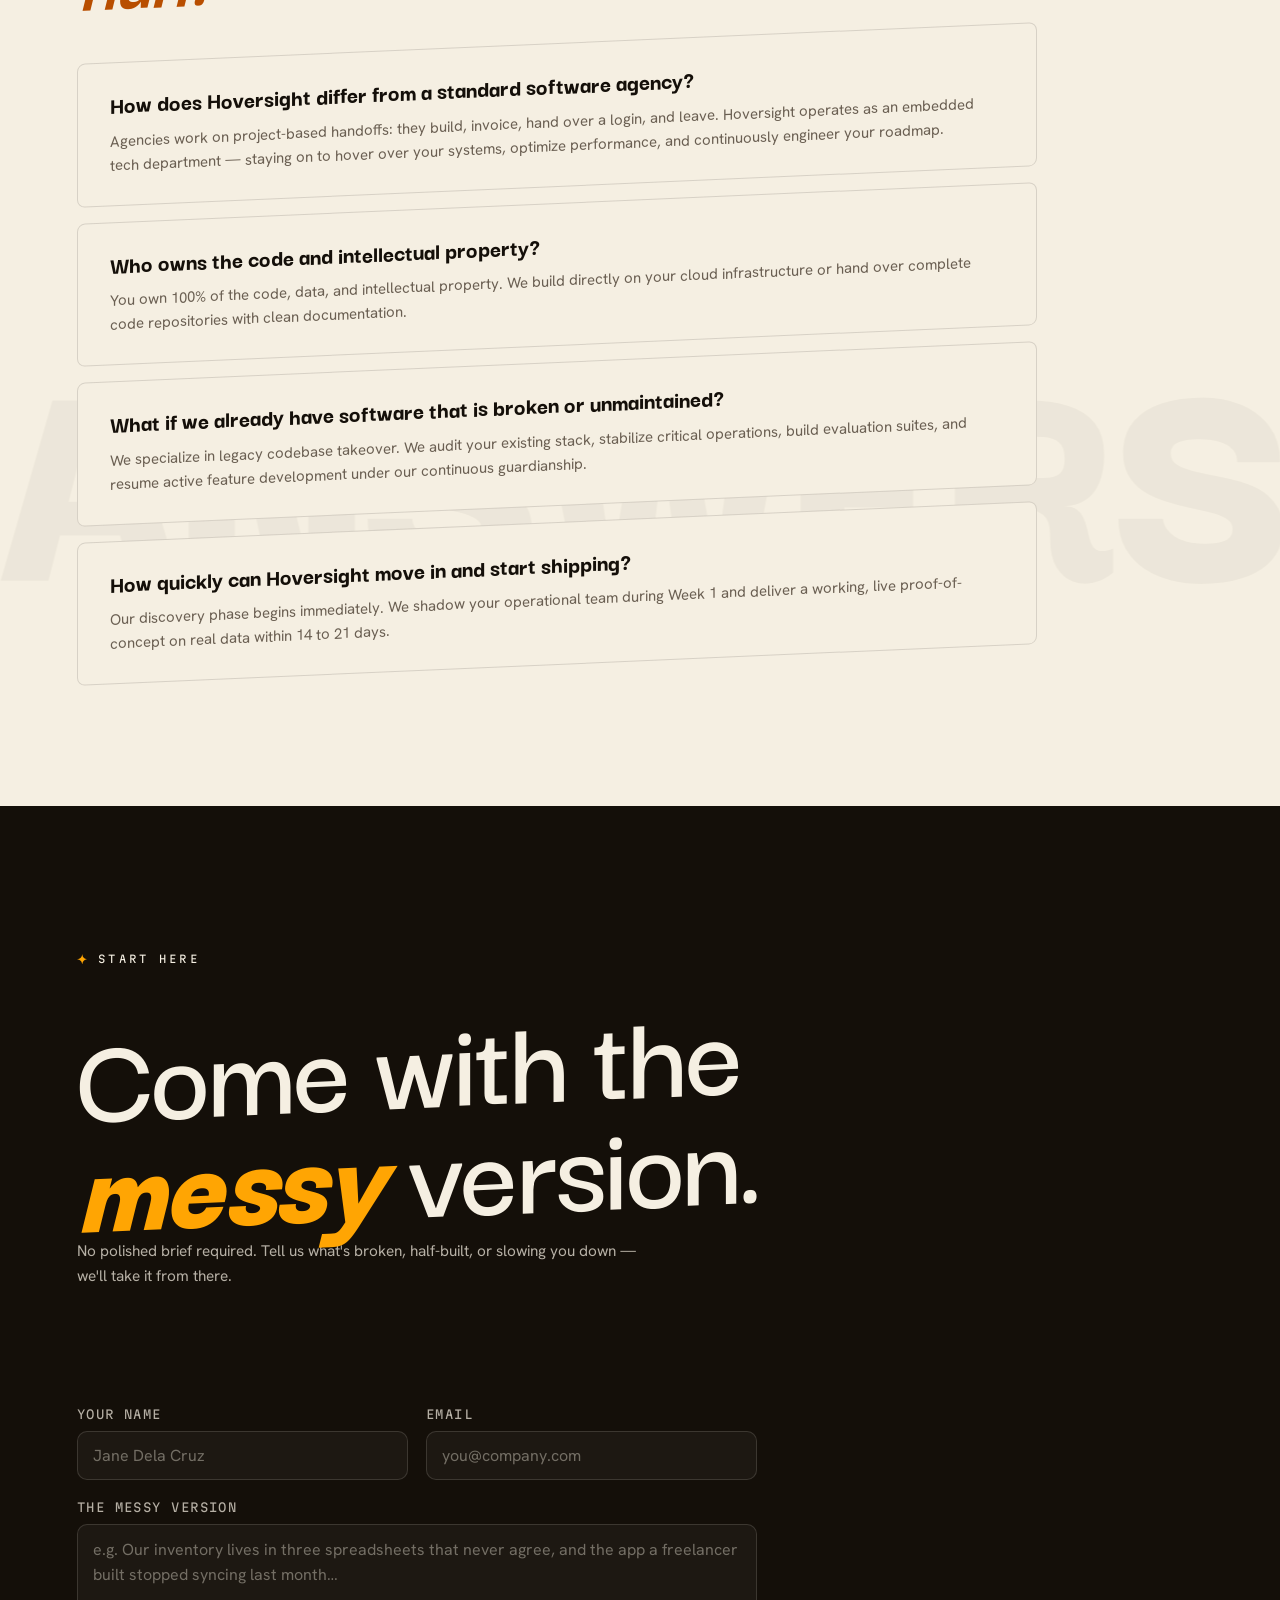
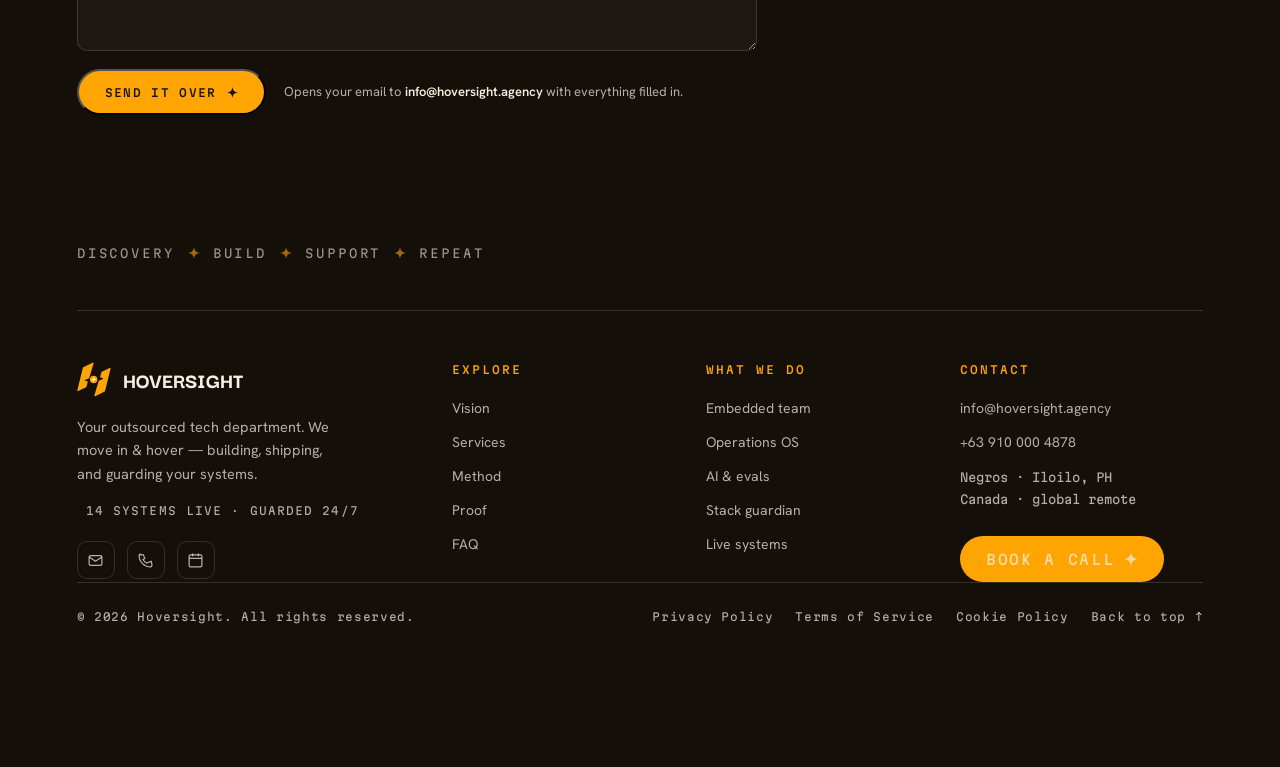
==== commit d69e3773: "Rebuild footer into a full agency footer + add legal pages - Footer: removed the min-height/space-be" ====
--- a/public/index.html
+++ b/public/index.html
@@ -1361,10 +1361,9 @@
 
     /* footer */
     .foot {
-      min-height: 92svh;
       display: flex;
       flex-direction: column;
-      justify-content: space-between
+      gap: clamp(46px, 6vw, 84px)
     }
 
     .foot h2 {
@@ -1417,6 +1416,147 @@
       line-height: 2.1;
       opacity: .7;
       font-weight: 400
+    }
+
+    /* ===== SITEMAP FOOTER ===== */
+    .foot-main {
+      display: grid;
+      grid-template-columns: 1.6fr 1fr 1fr 1.2fr;
+      gap: clamp(28px, 4vw, 56px);
+      border-top: 1px solid var(--line-d);
+      padding-top: clamp(36px, 4vw, 54px);
+    }
+
+    .foot-brand {
+      display: flex;
+      flex-direction: column;
+      gap: 18px;
+    }
+
+    .foot-tagline {
+      font-size: 14.5px;
+      line-height: 1.6;
+      color: var(--muted-d);
+      max-width: 34ch;
+    }
+
+    .foot-status {
+      display: inline-flex;
+      align-items: center;
+      gap: 9px;
+      font-family: var(--mono);
+      font-size: 11px;
+      letter-spacing: .1em;
+      text-transform: uppercase;
+      color: var(--muted-d);
+    }
+
+    .foot-social {
+      display: flex;
+      gap: 12px;
+      margin-top: 4px;
+    }
+
+    .foot-social a {
+      width: 38px;
+      height: 38px;
+      display: inline-flex;
+      align-items: center;
+      justify-content: center;
+      border: 1px solid var(--line-d);
+      border-radius: 10px;
+      color: var(--muted-d);
+      transition: color .25s, border-color .25s, background .25s;
+    }
+
+    .foot-social a:hover {
+      color: var(--amber);
+      border-color: var(--amber);
+      background: rgba(255, 165, 3, .08);
+    }
+
+    .foot-social svg {
+      width: 17px;
+      height: 17px;
+    }
+
+    .foot-col {
+      display: flex;
+      flex-direction: column;
+      gap: 13px;
+    }
+
+    .foot-col h4 {
+      font-family: var(--mono);
+      font-size: 11px;
+      letter-spacing: .18em;
+      text-transform: uppercase;
+      color: var(--amber);
+      margin-bottom: 6px;
+      font-weight: 500;
+    }
+
+    .foot-col a {
+      font-size: 14px;
+      color: var(--muted-d);
+      text-decoration: none;
+      transition: color .2s;
+      width: fit-content;
+    }
+
+    .foot-col a:hover {
+      color: var(--paper);
+    }
+
+    .foot-region {
+      font-family: var(--mono);
+      font-size: 12px;
+      line-height: 1.9;
+      color: var(--muted-d);
+    }
+
+    .foot-cta {
+      margin-top: 12px;
+    }
+
+    .foot-legal {
+      display: flex;
+      justify-content: space-between;
+      align-items: center;
+      gap: 18px;
+      flex-wrap: wrap;
+      border-top: 1px solid var(--line-d);
+      padding-top: 26px;
+      font-family: var(--mono);
+      font-size: 11px;
+      letter-spacing: .06em;
+      color: var(--muted-d);
+    }
+
+    .foot-legal-links {
+      display: flex;
+      gap: 22px;
+      flex-wrap: wrap;
+    }
+
+    .foot-legal-links a {
+      color: var(--muted-d);
+      text-decoration: none;
+      transition: color .2s;
+    }
+
+    .foot-legal-links a:hover {
+      color: var(--amber);
+    }
+
+    @media (max-width: 860px) {
+      .foot-main { grid-template-columns: 1fr 1fr; }
+      .foot-brand { grid-column: 1 / -1; }
+    }
+
+    @media (max-width: 520px) {
+      .foot-main { grid-template-columns: 1fr; }
+      .foot-legal { flex-direction: column; align-items: flex-start; }
     }
 
     .rv {
@@ -2794,12 +2934,62 @@
     </form>
 
     <div class="rv">
-      <div class="loop" style="margin-bottom:40px"><span>Discovery</span><span class="sk"></span><span>Build</span><span
+      <div class="loop" style="margin-bottom:48px"><span>Discovery</span><span class="sk"></span><span>Build</span><span
           class="sk"></span><span>Support</span><span class="sk"></span><span>Repeat</span></div>
-      <div class="foot-grid">
-        <div class="brand"><span class="logo lg"></span><span class="wm">Hoversight</span></div>
-        <div class="contact">info@hoversight.agency<br>+63 910 000 4878<br>hoversight.agency</div>
-        <a class="cta" href="https://booking.hoversight.agency/">Book a call <span class="sk"></span></a>
+
+      <div class="foot-main">
+        <div class="foot-brand">
+          <div class="brand"><span class="logo lg"></span><span class="wm">Hoversight</span></div>
+          <p class="foot-tagline">Your outsourced tech department. We move in &amp; hover — building, shipping, and guarding your systems.</p>
+          <div class="foot-status"><span class="pulse-dot"></span>14 systems live · guarded 24/7</div>
+          <div class="foot-social">
+            <a href="mailto:info@hoversight.agency" aria-label="Email Hoversight" title="Email">
+              <svg viewBox="0 0 24 24" fill="none" stroke="currentColor" stroke-width="1.7" aria-hidden="true"><rect x="3" y="5" width="18" height="14" rx="2"/><path d="m3 7 9 6 9-6"/></svg>
+            </a>
+            <a href="tel:+639100004878" aria-label="Call Hoversight" title="Phone">
+              <svg viewBox="0 0 24 24" fill="none" stroke="currentColor" stroke-width="1.7" aria-hidden="true"><path d="M5 4h4l2 5-2.5 1.5a11 11 0 0 0 5 5L20 13l1 4v2a2 2 0 0 1-2 2A16 16 0 0 1 3 5a2 2 0 0 1 2-2z"/></svg>
+            </a>
+            <a href="https://booking.hoversight.agency/" aria-label="Book a call" title="Book a call">
+              <svg viewBox="0 0 24 24" fill="none" stroke="currentColor" stroke-width="1.7" aria-hidden="true"><rect x="3" y="4" width="18" height="17" rx="2"/><path d="M3 9h18M8 2v4M16 2v4"/></svg>
+            </a>
+          </div>
+        </div>
+
+        <nav class="foot-col" aria-label="Explore">
+          <h4>Explore</h4>
+          <a href="#vision">Vision</a>
+          <a href="#services">Services</a>
+          <a href="#method">Method</a>
+          <a href="#proof">Proof</a>
+          <a href="#faq">FAQ</a>
+        </nav>
+
+        <nav class="foot-col" aria-label="What we do">
+          <h4>What we do</h4>
+          <a href="#services">Embedded team</a>
+          <a href="#services">Operations OS</a>
+          <a href="#services">AI &amp; evals</a>
+          <a href="#services">Stack guardian</a>
+          <a href="#systems">Live systems</a>
+        </nav>
+
+        <div class="foot-col foot-contact-col">
+          <h4>Contact</h4>
+          <a href="mailto:info@hoversight.agency">info@hoversight.agency</a>
+          <a href="tel:+639100004878">+63 910 000 4878</a>
+          <span class="foot-region">Negros · Iloilo, PH<br>Canada · global remote</span>
+          <a class="cta foot-cta" href="https://booking.hoversight.agency/">Book a call <span class="sk"></span></a>
+        </div>
+      </div>
+
+      <div class="foot-legal">
+        <span class="foot-copy">© 2026 Hoversight. All rights reserved.</span>
+        <div class="foot-legal-links">
+          <a href="/privacy">Privacy Policy</a>
+          <a href="/terms">Terms of Service</a>
+          <a href="/cookies">Cookie Policy</a>
+          <a href="#topbar">Back to top ↑</a>
+        </div>
       </div>
     </div>
   </section>
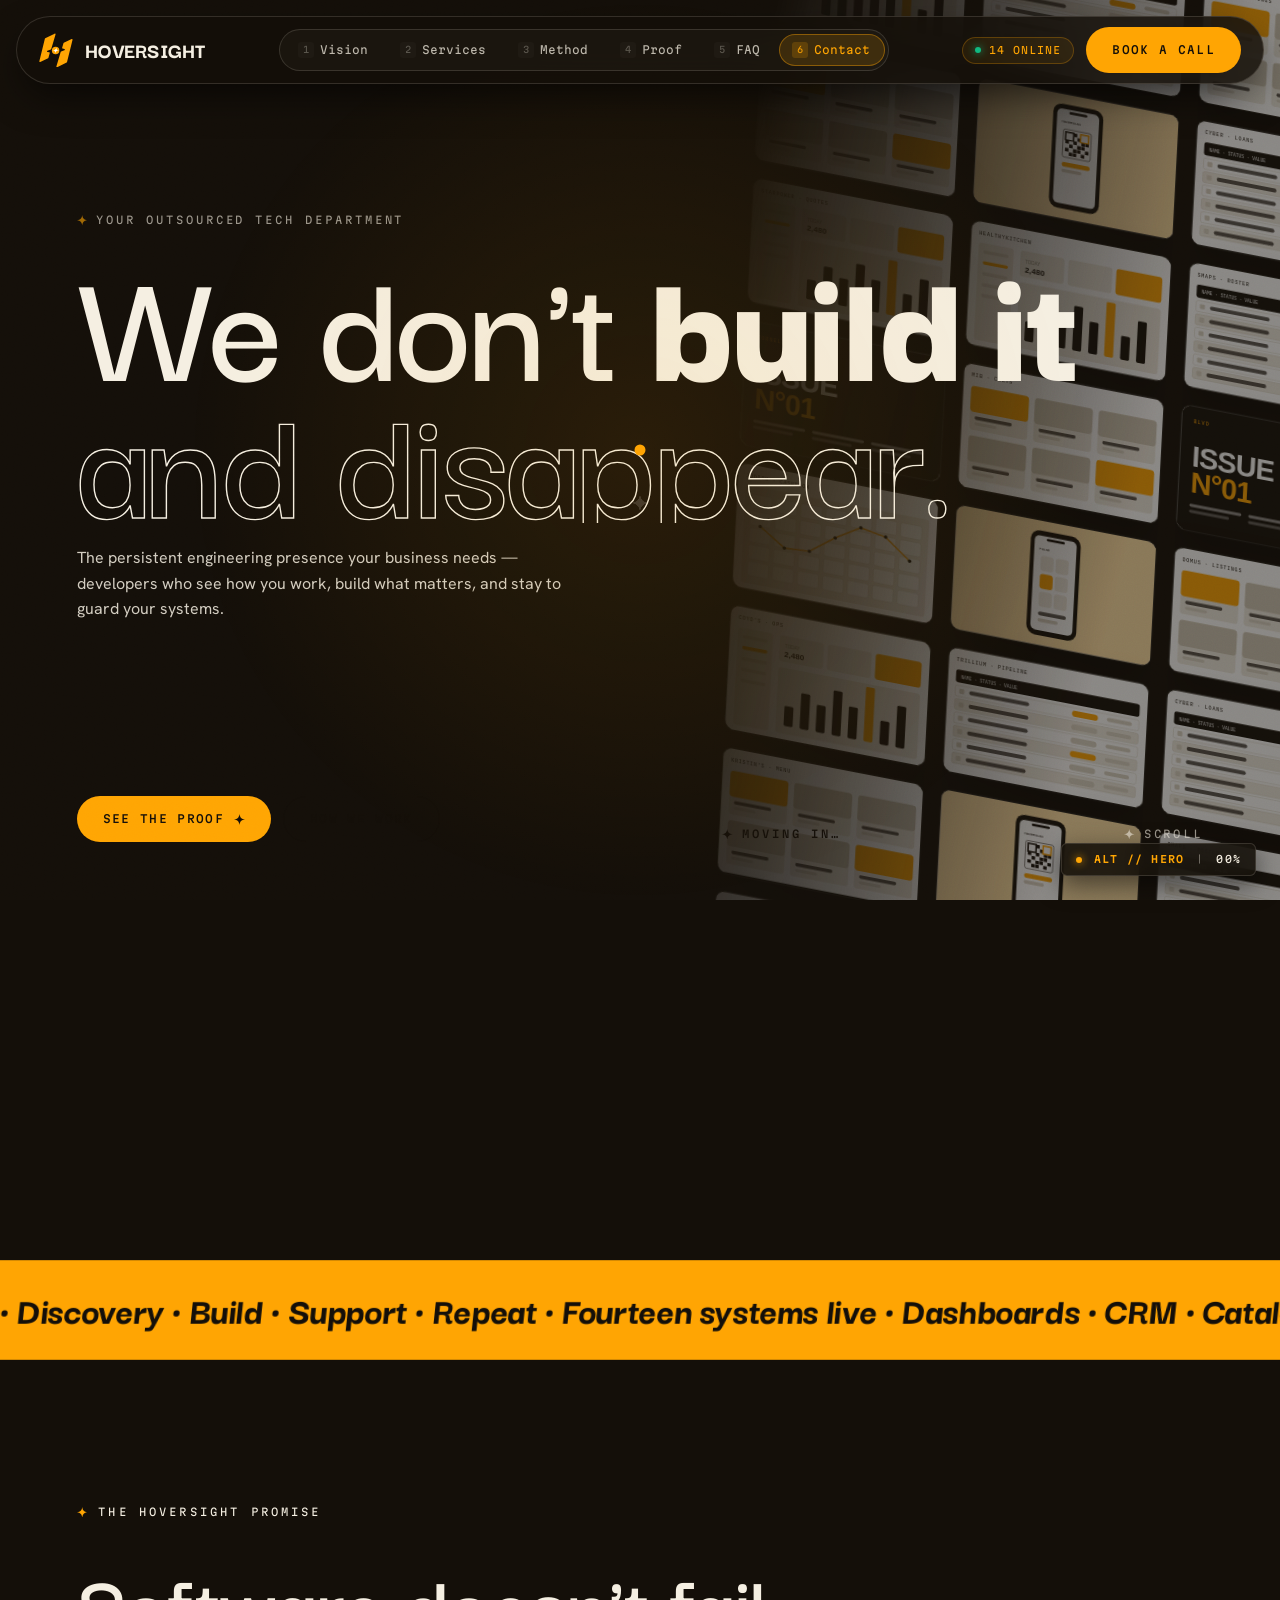
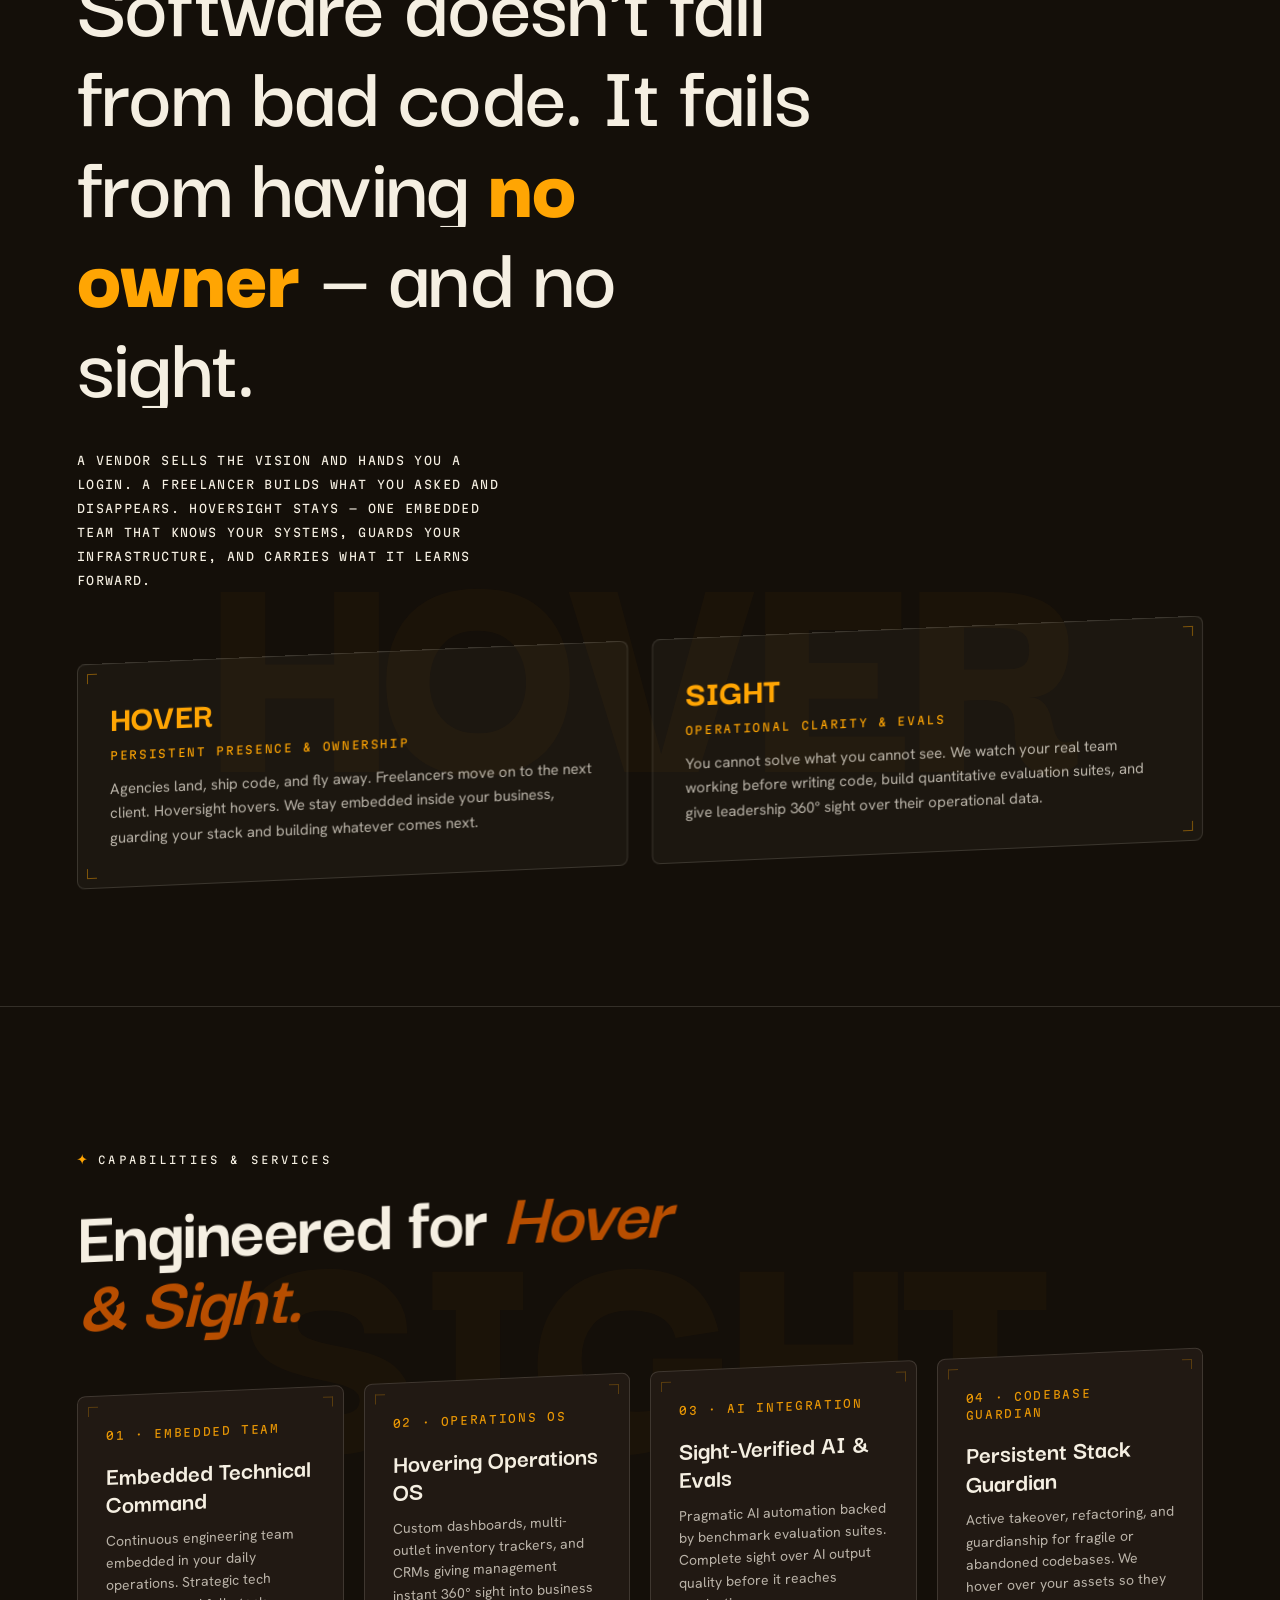
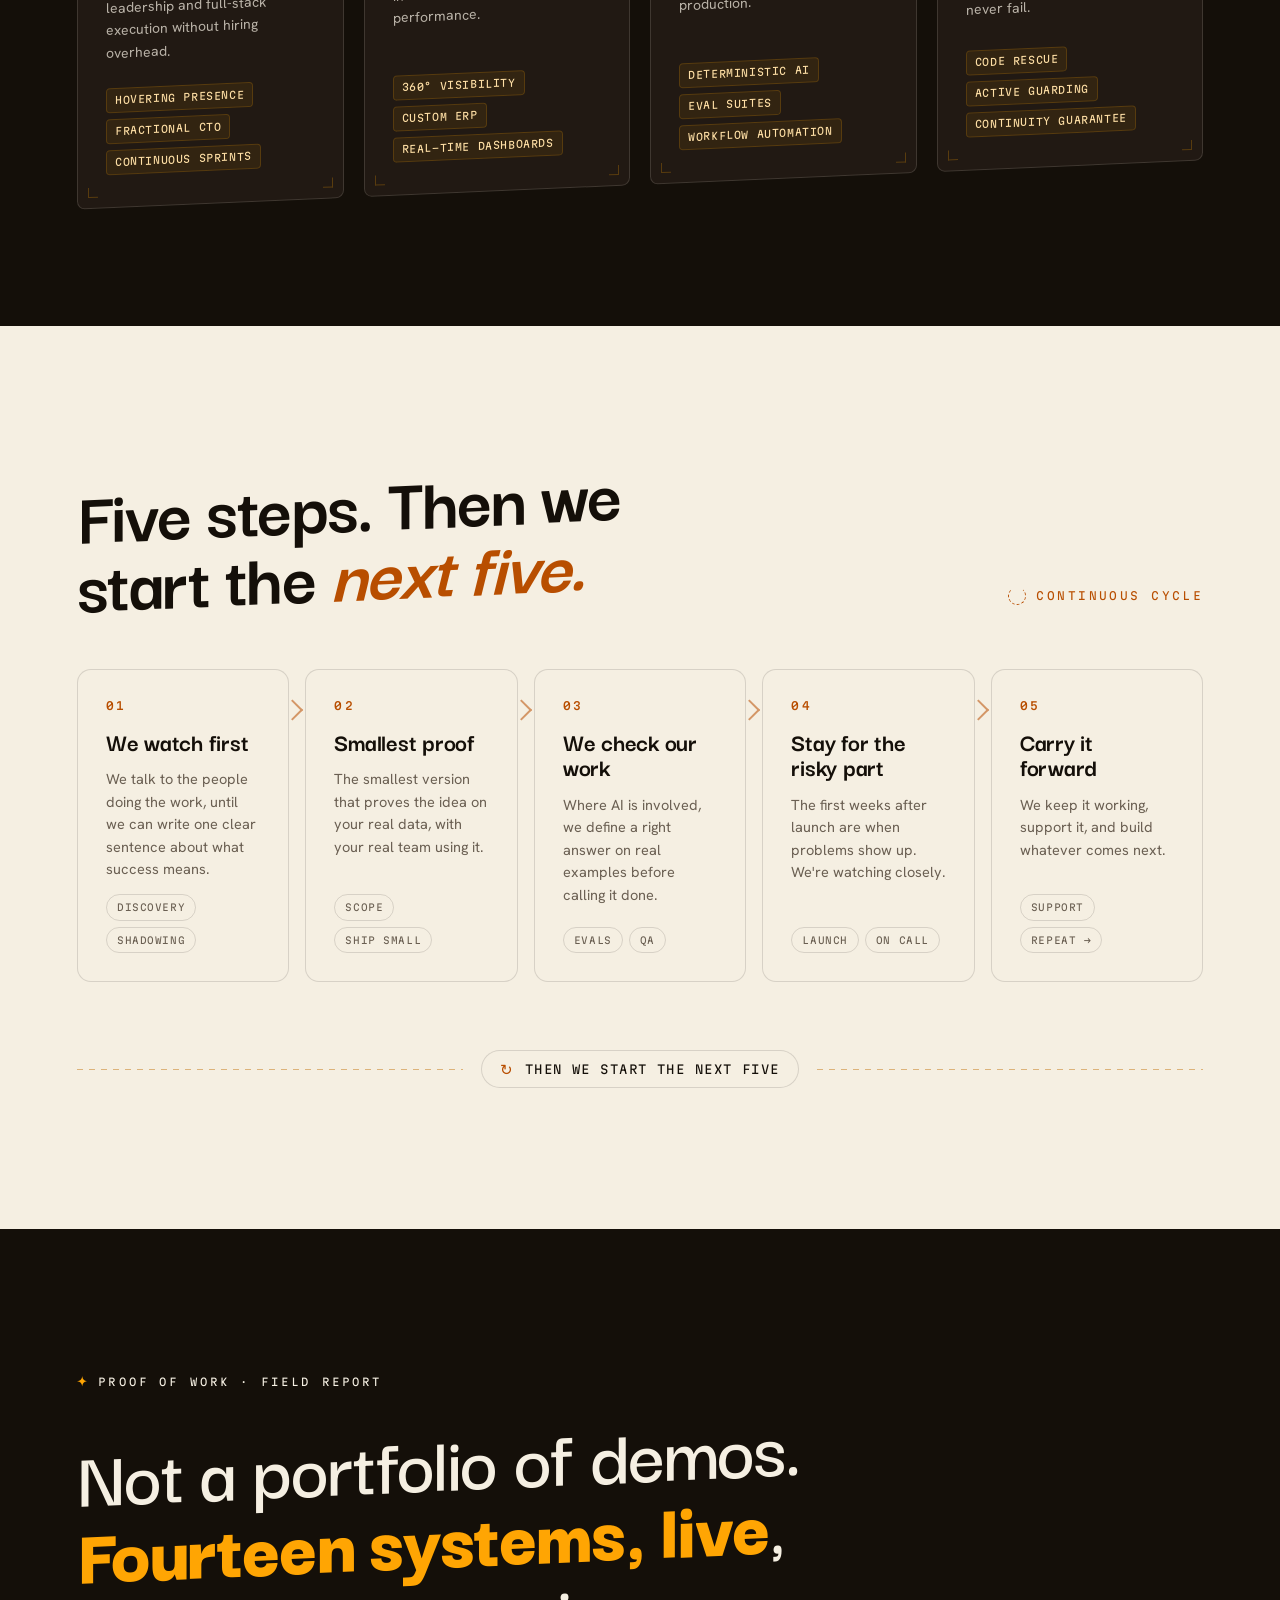
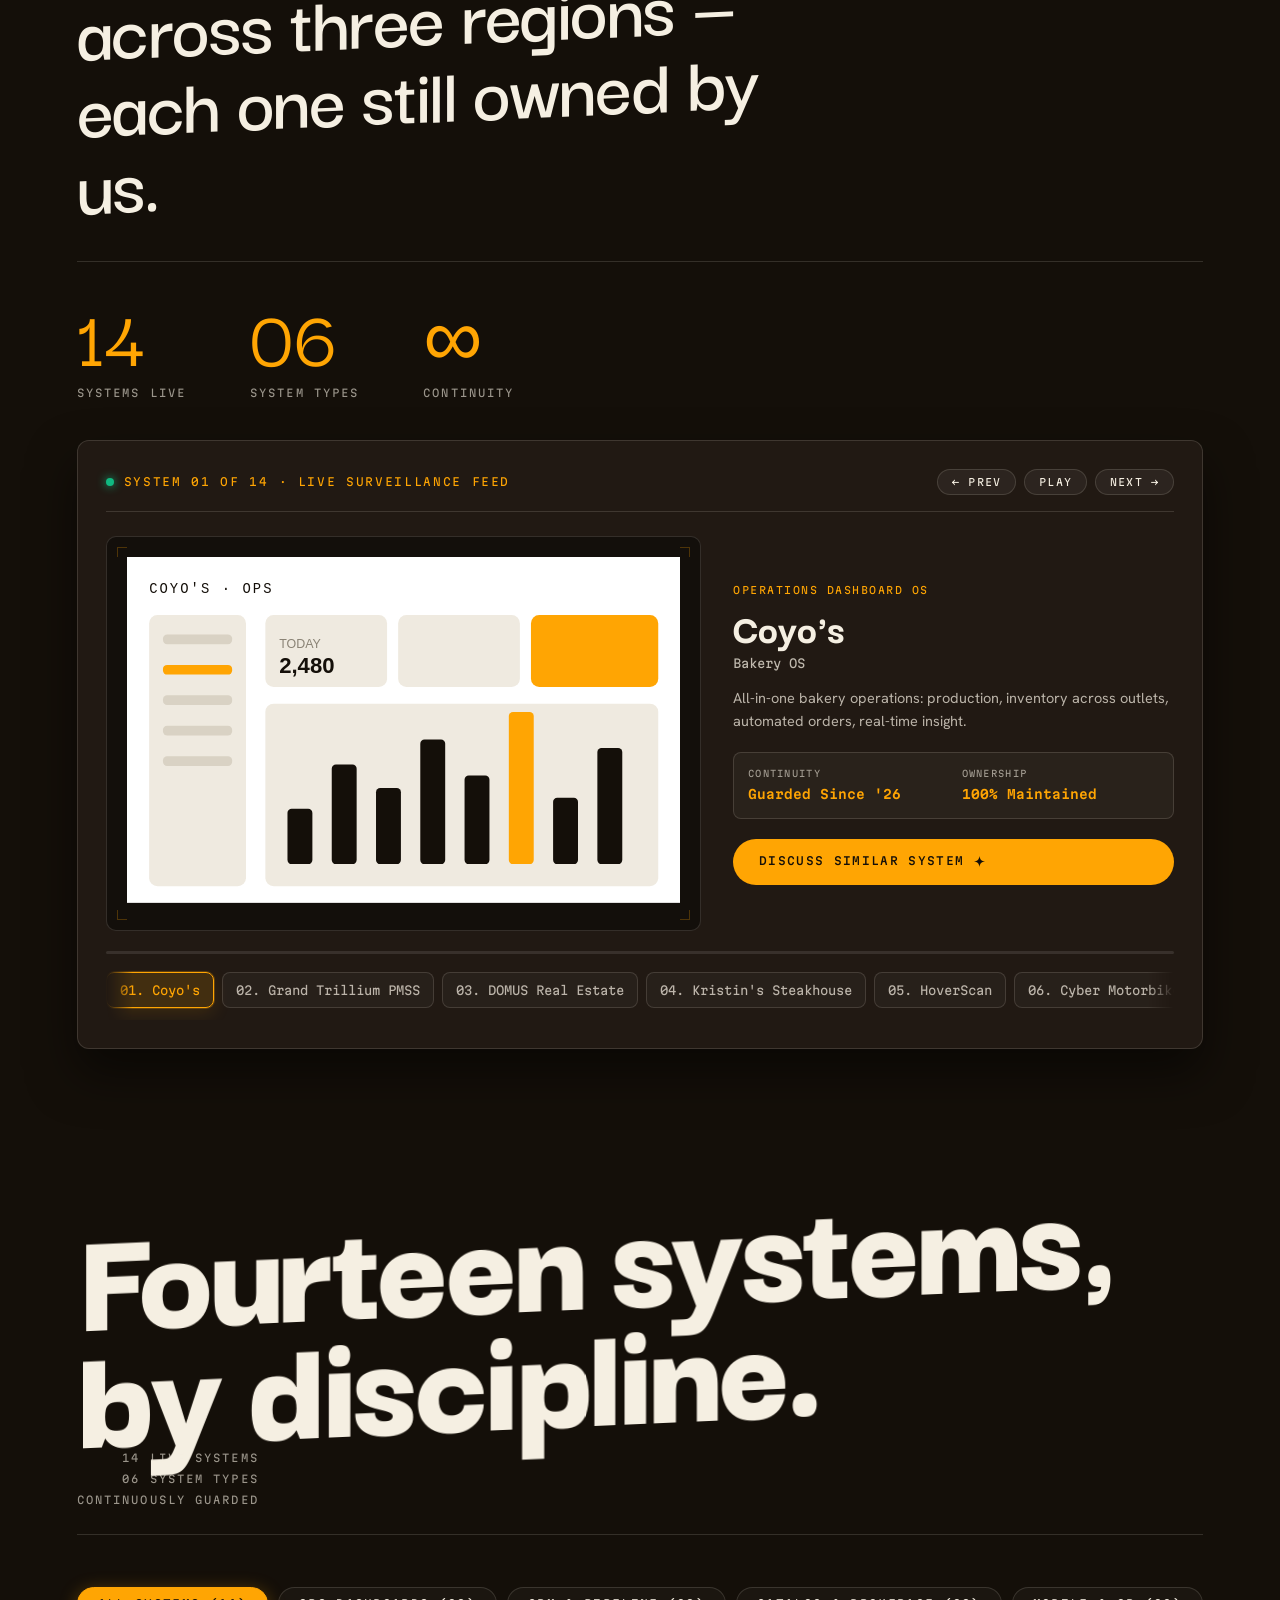
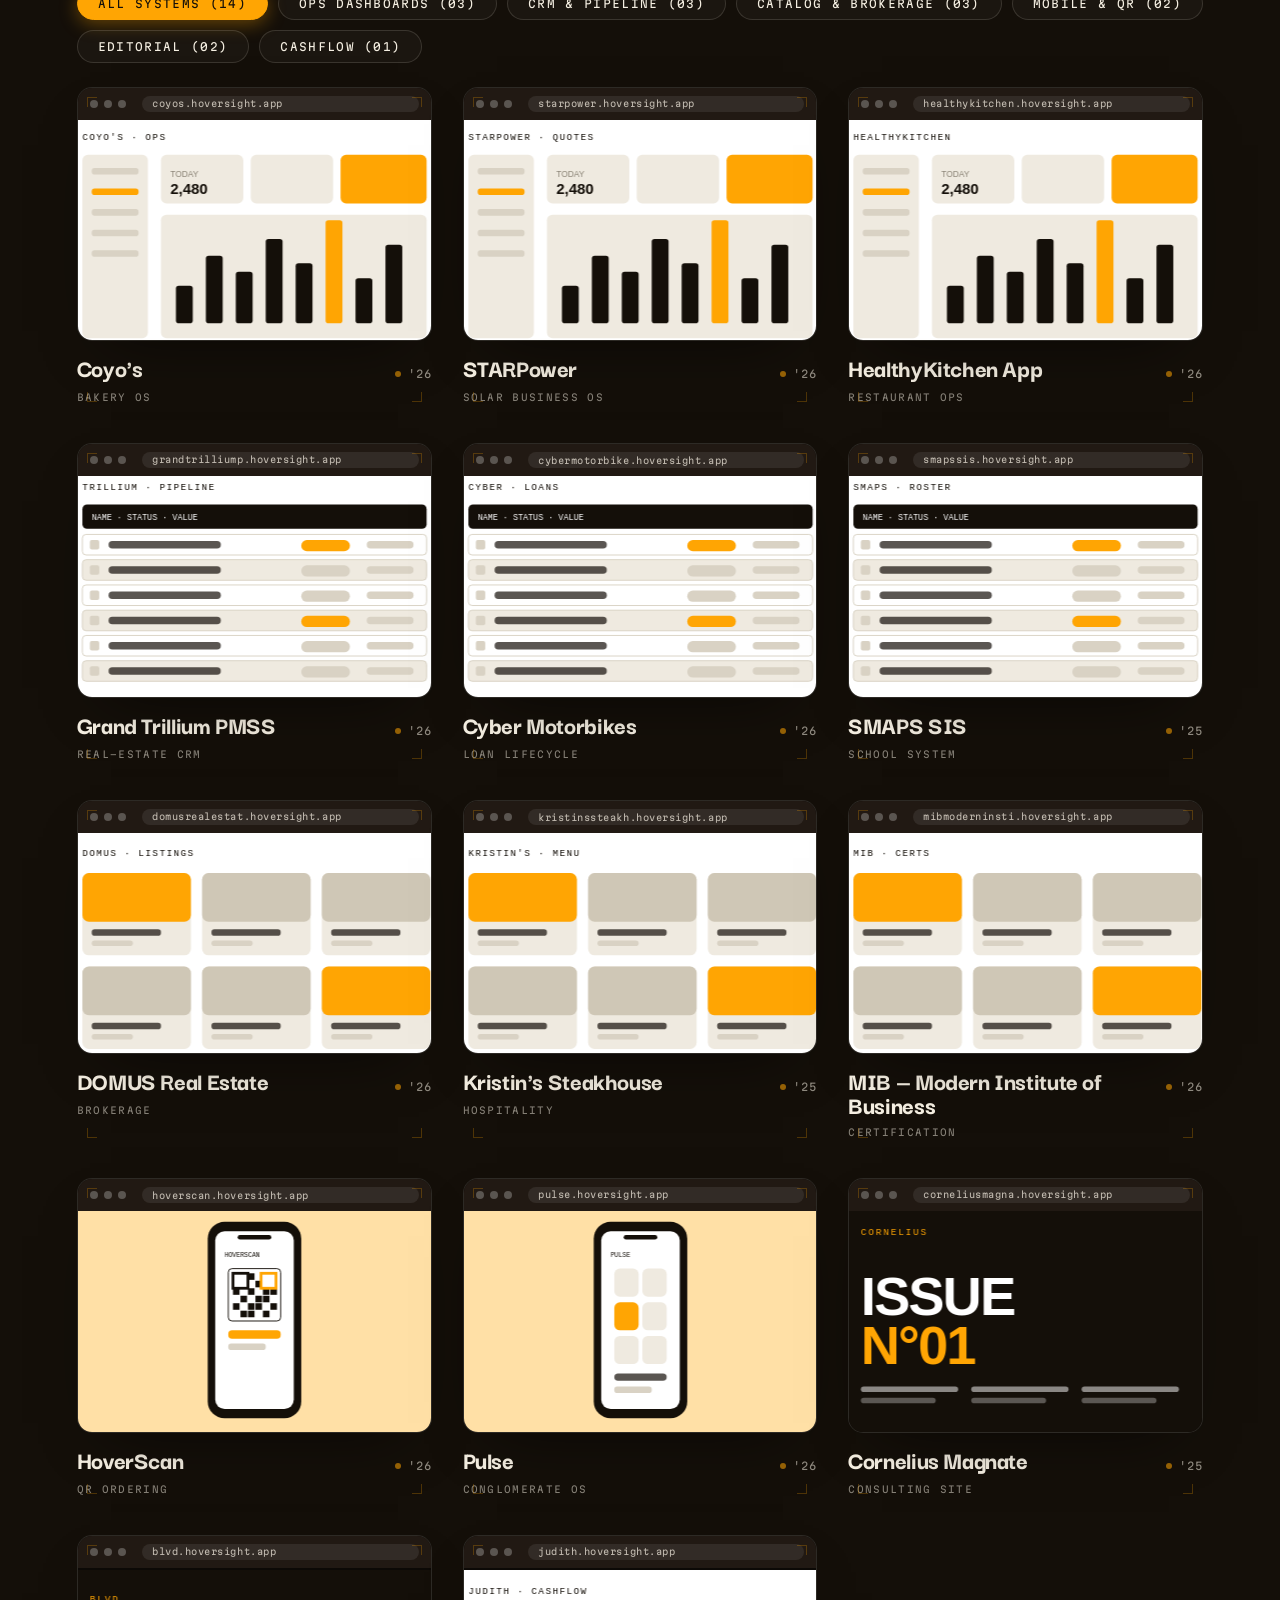
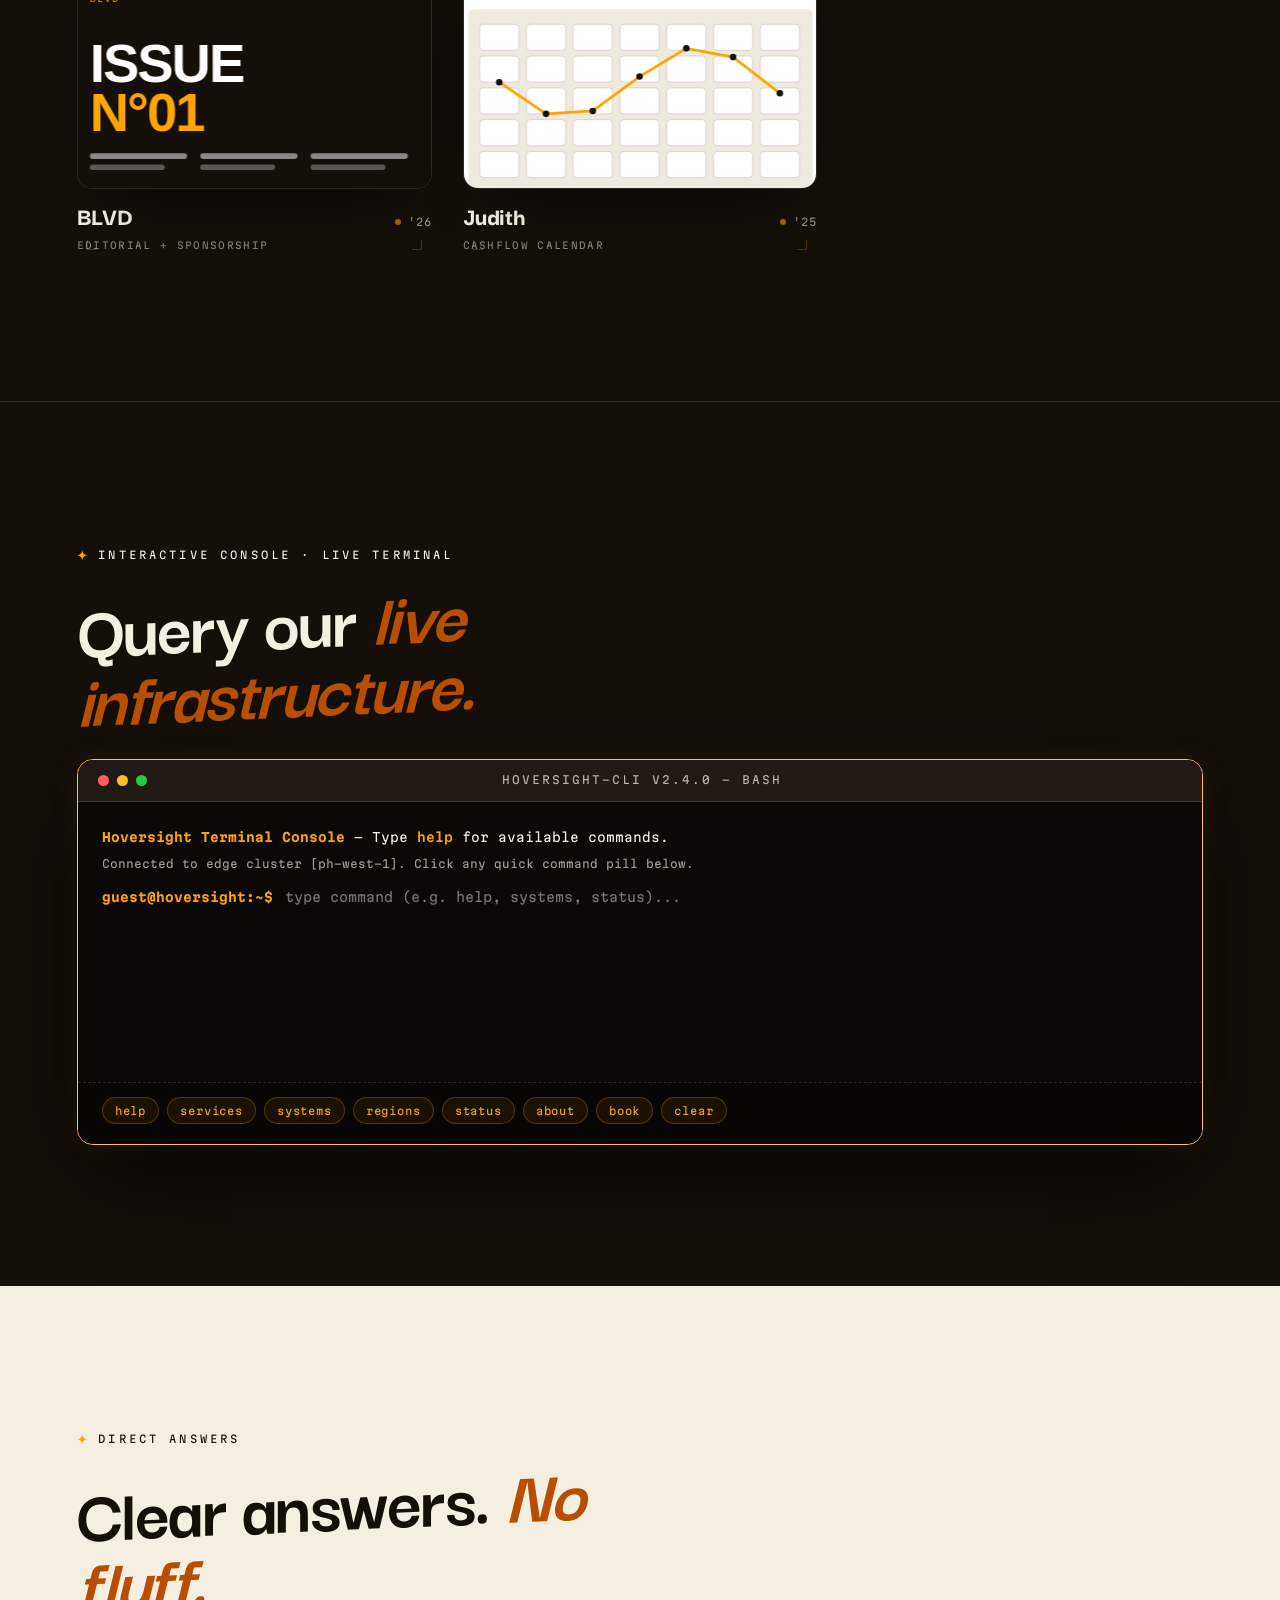
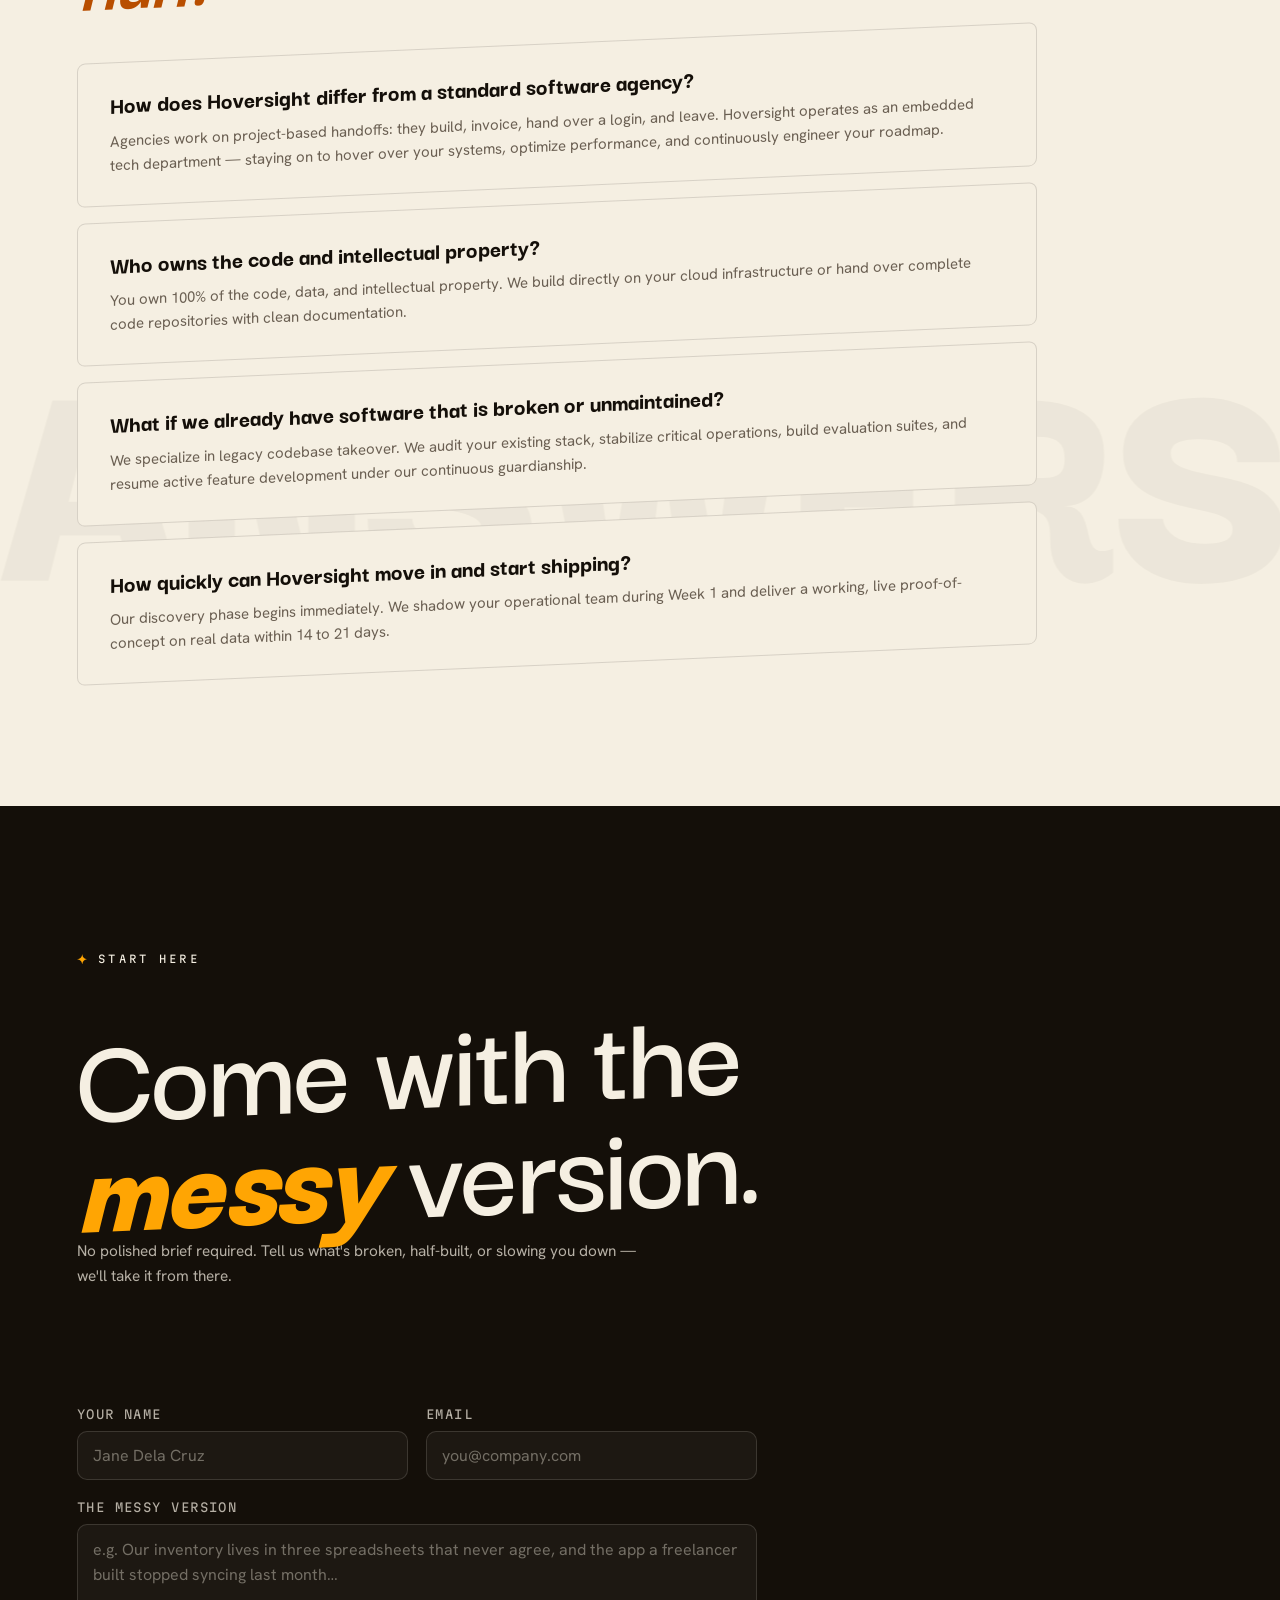
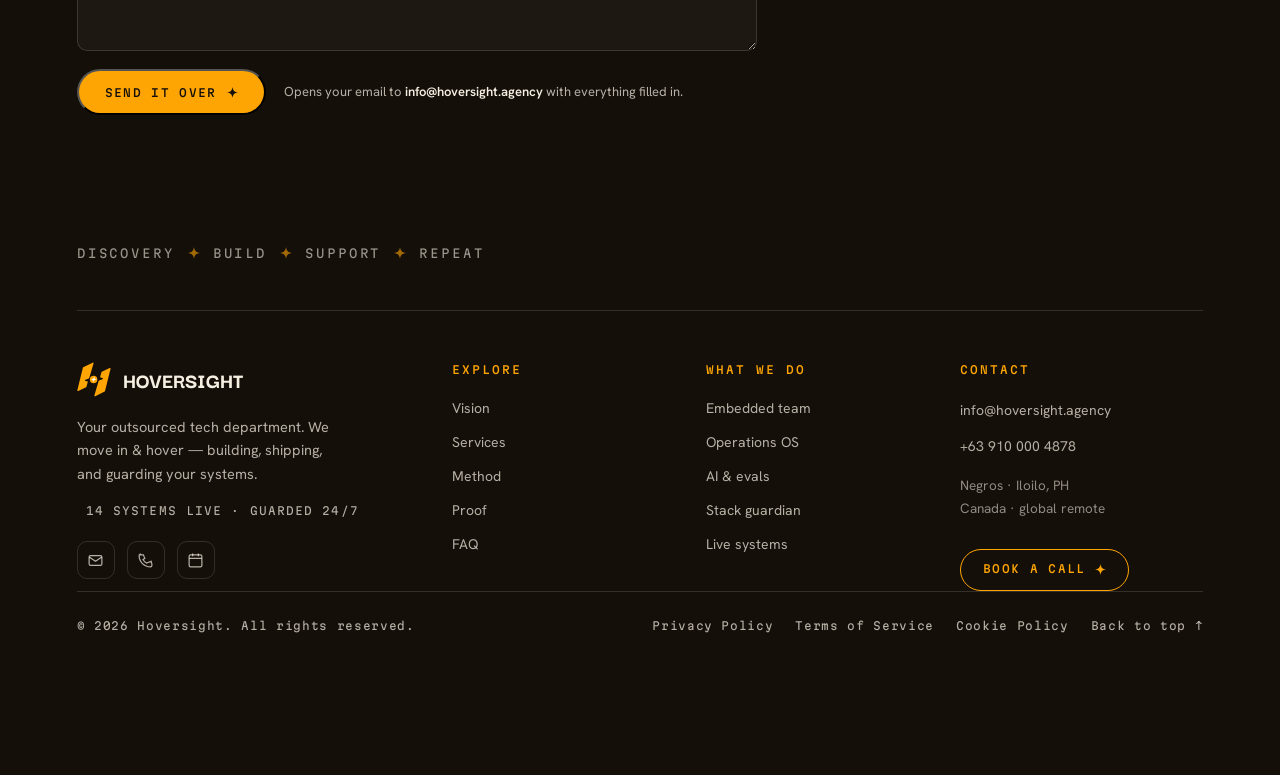
==== commit 1bd79184: "Tidy footer contact column - Replace the heavy solid 'Book a call' pill with a compact amber outline" ====
--- a/public/index.html
+++ b/public/index.html
@@ -1508,15 +1508,39 @@
       color: var(--paper);
     }
 
+    .foot-contact-col { gap: 15px; }
+
     .foot-region {
-      font-family: var(--mono);
-      font-size: 12px;
-      line-height: 1.9;
-      color: var(--muted-d);
-    }
-
-    .foot-cta {
-      margin-top: 12px;
+      font-size: 13.5px;
+      line-height: 1.7;
+      color: rgba(245, 239, 226, .55);
+      margin-top: 2px;
+    }
+
+    .foot-col a.foot-cta {
+      display: inline-flex;
+      align-items: center;
+      gap: 9px;
+      align-self: flex-start;
+      margin-top: 14px;
+      min-height: 42px;
+      padding: 0 22px;
+      border-radius: 40px;
+      border: 1px solid var(--amber);
+      background: transparent;
+      color: var(--amber);
+      font-family: var(--mono);
+      font-size: 11px;
+      font-weight: 500;
+      letter-spacing: .12em;
+      text-transform: uppercase;
+      transition: background .3s, color .3s, transform .4s var(--ease);
+    }
+
+    .foot-col a.foot-cta:hover {
+      background: var(--amber);
+      color: var(--ink);
+      transform: translateY(-2px);
     }
 
     .foot-legal {
@@ -2978,7 +3002,7 @@
           <a href="mailto:info@hoversight.agency">info@hoversight.agency</a>
           <a href="tel:+639100004878">+63 910 000 4878</a>
           <span class="foot-region">Negros · Iloilo, PH<br>Canada · global remote</span>
-          <a class="cta foot-cta" href="https://booking.hoversight.agency/">Book a call <span class="sk"></span></a>
+          <a class="foot-cta" href="https://booking.hoversight.agency/">Book a call <span class="sk"></span></a>
         </div>
       </div>
 
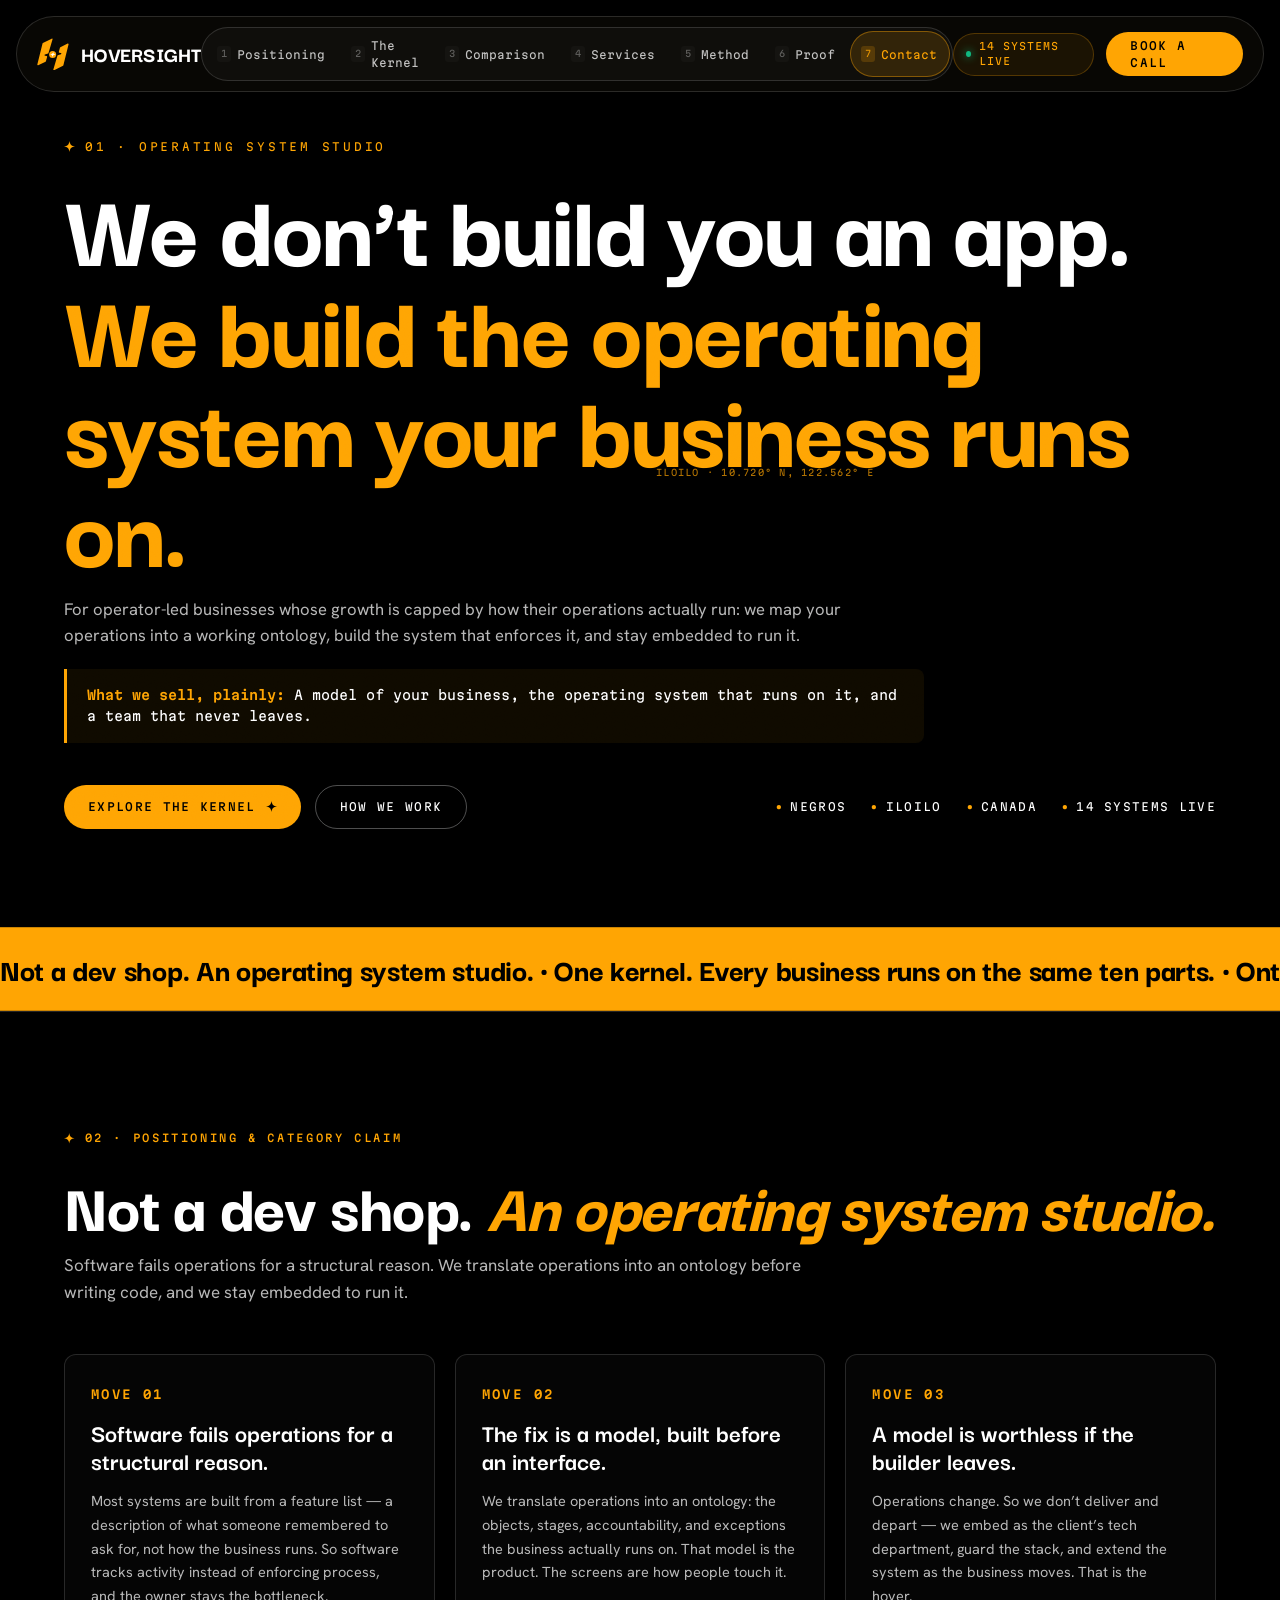
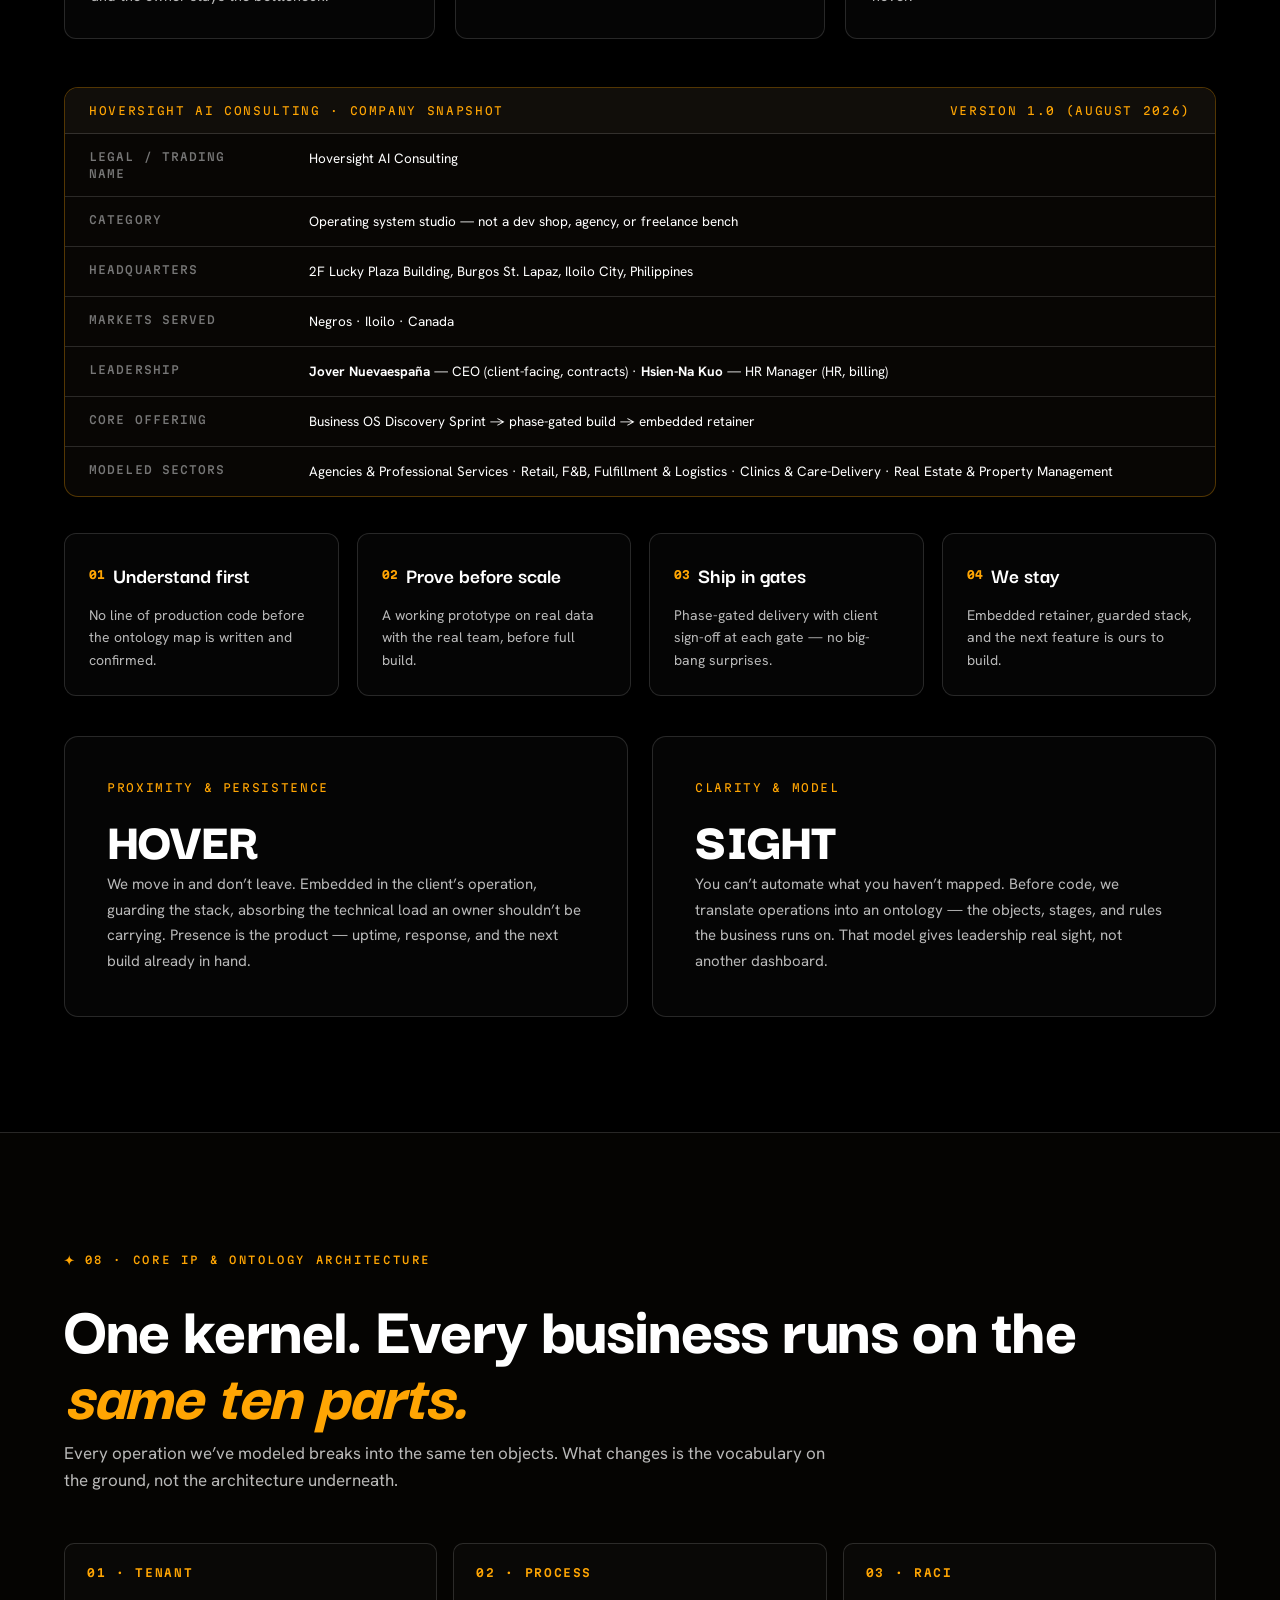
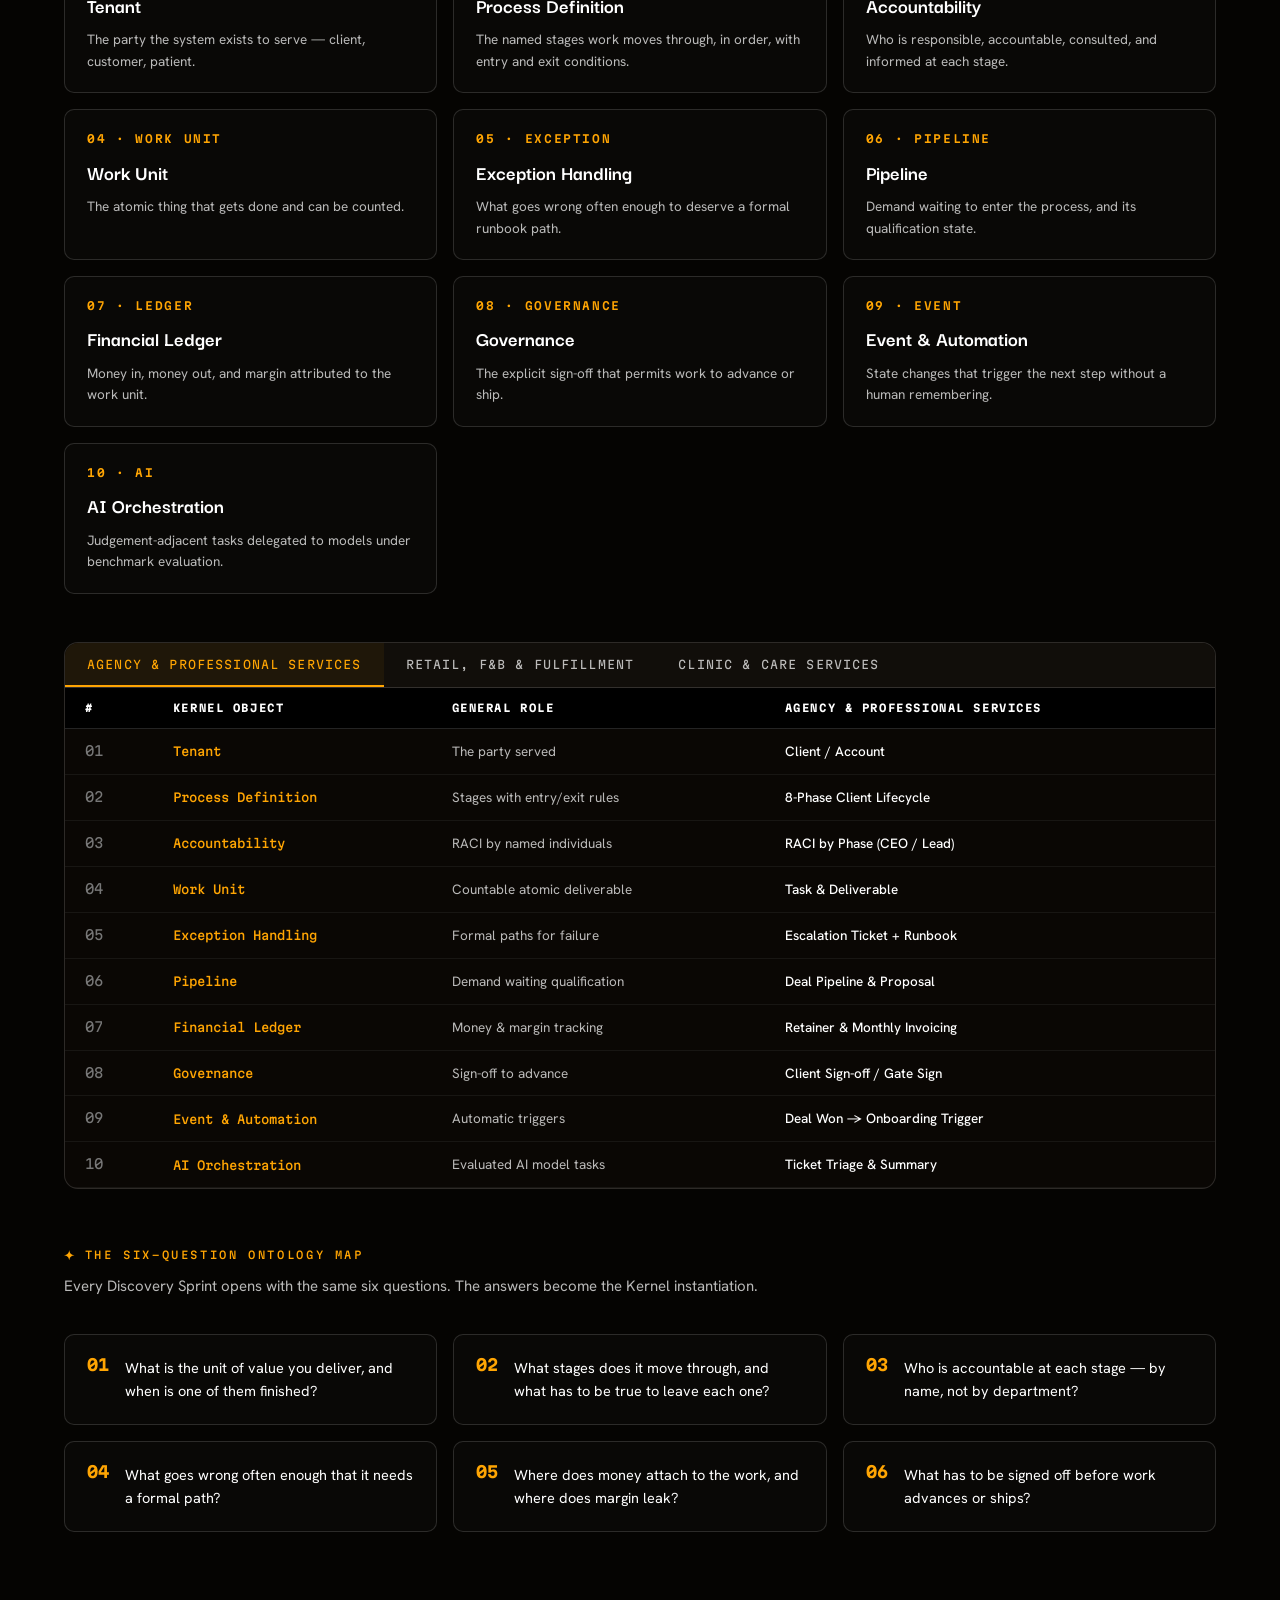
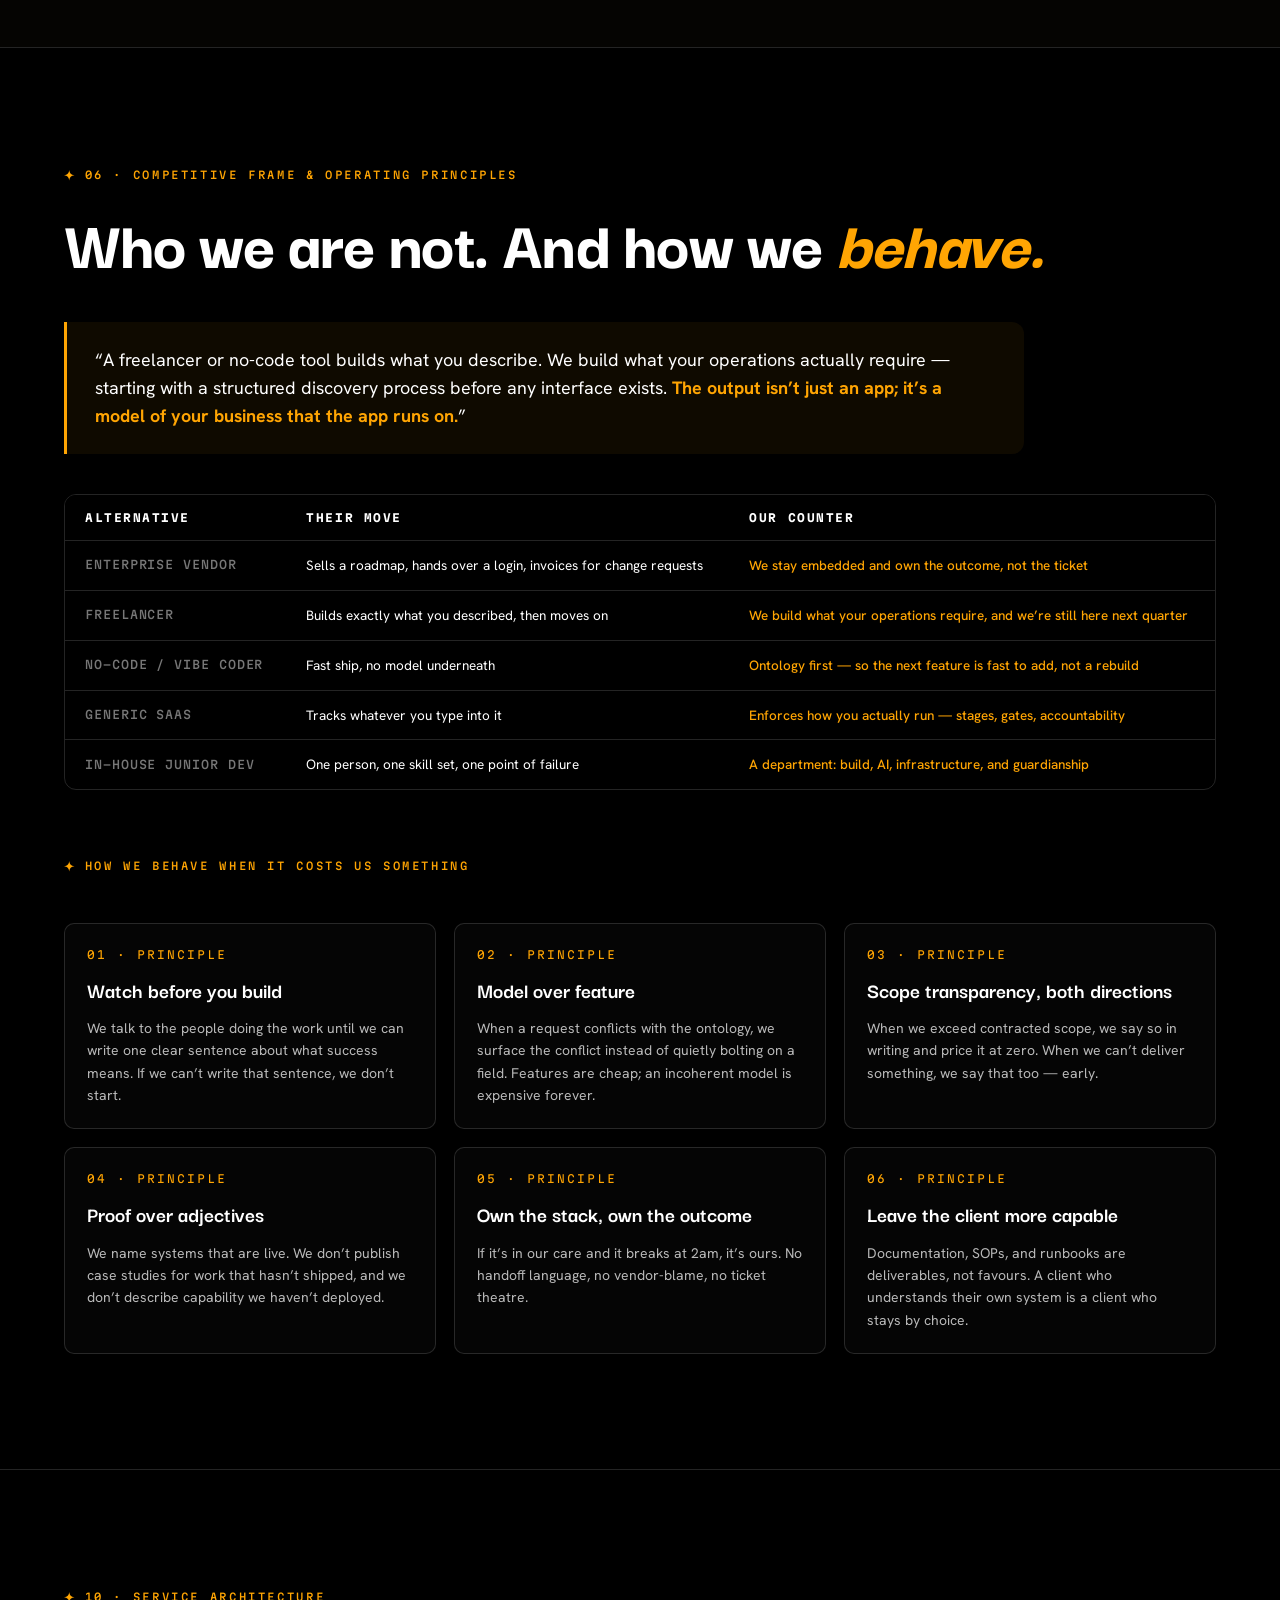
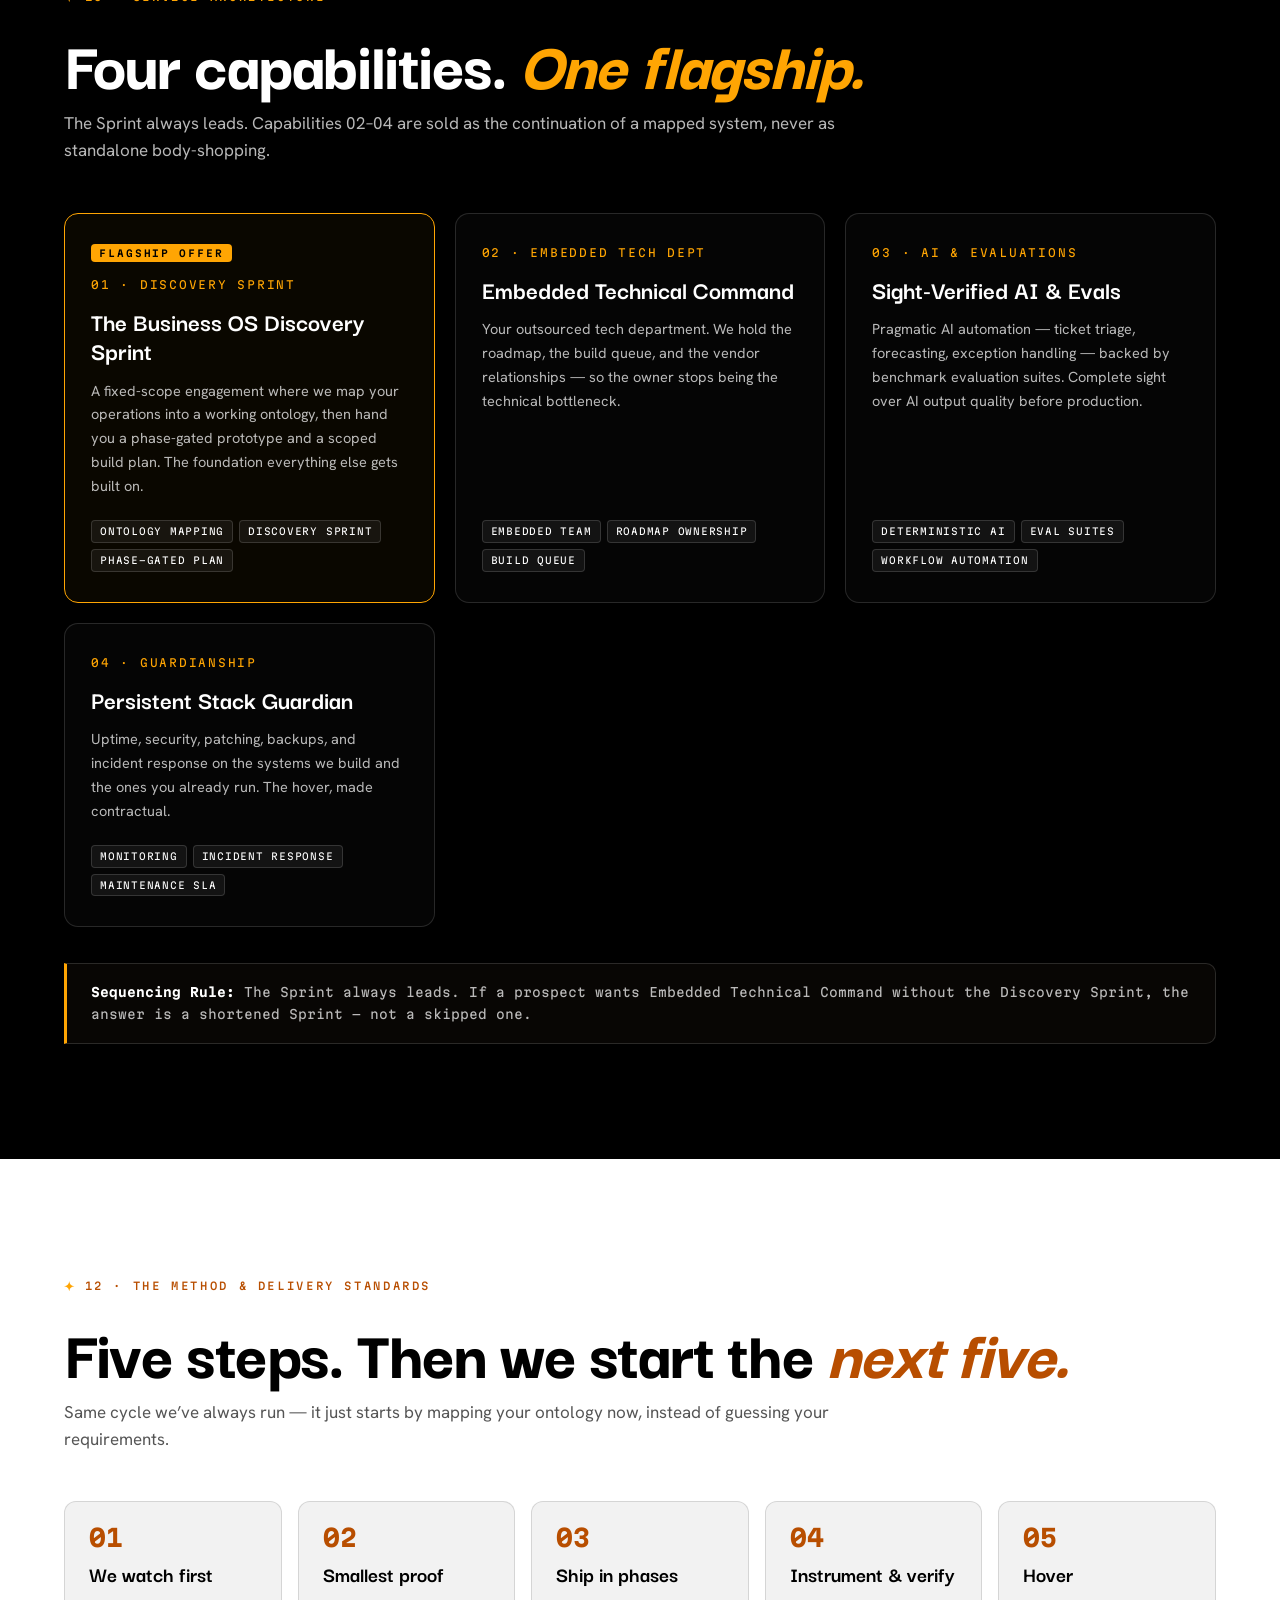
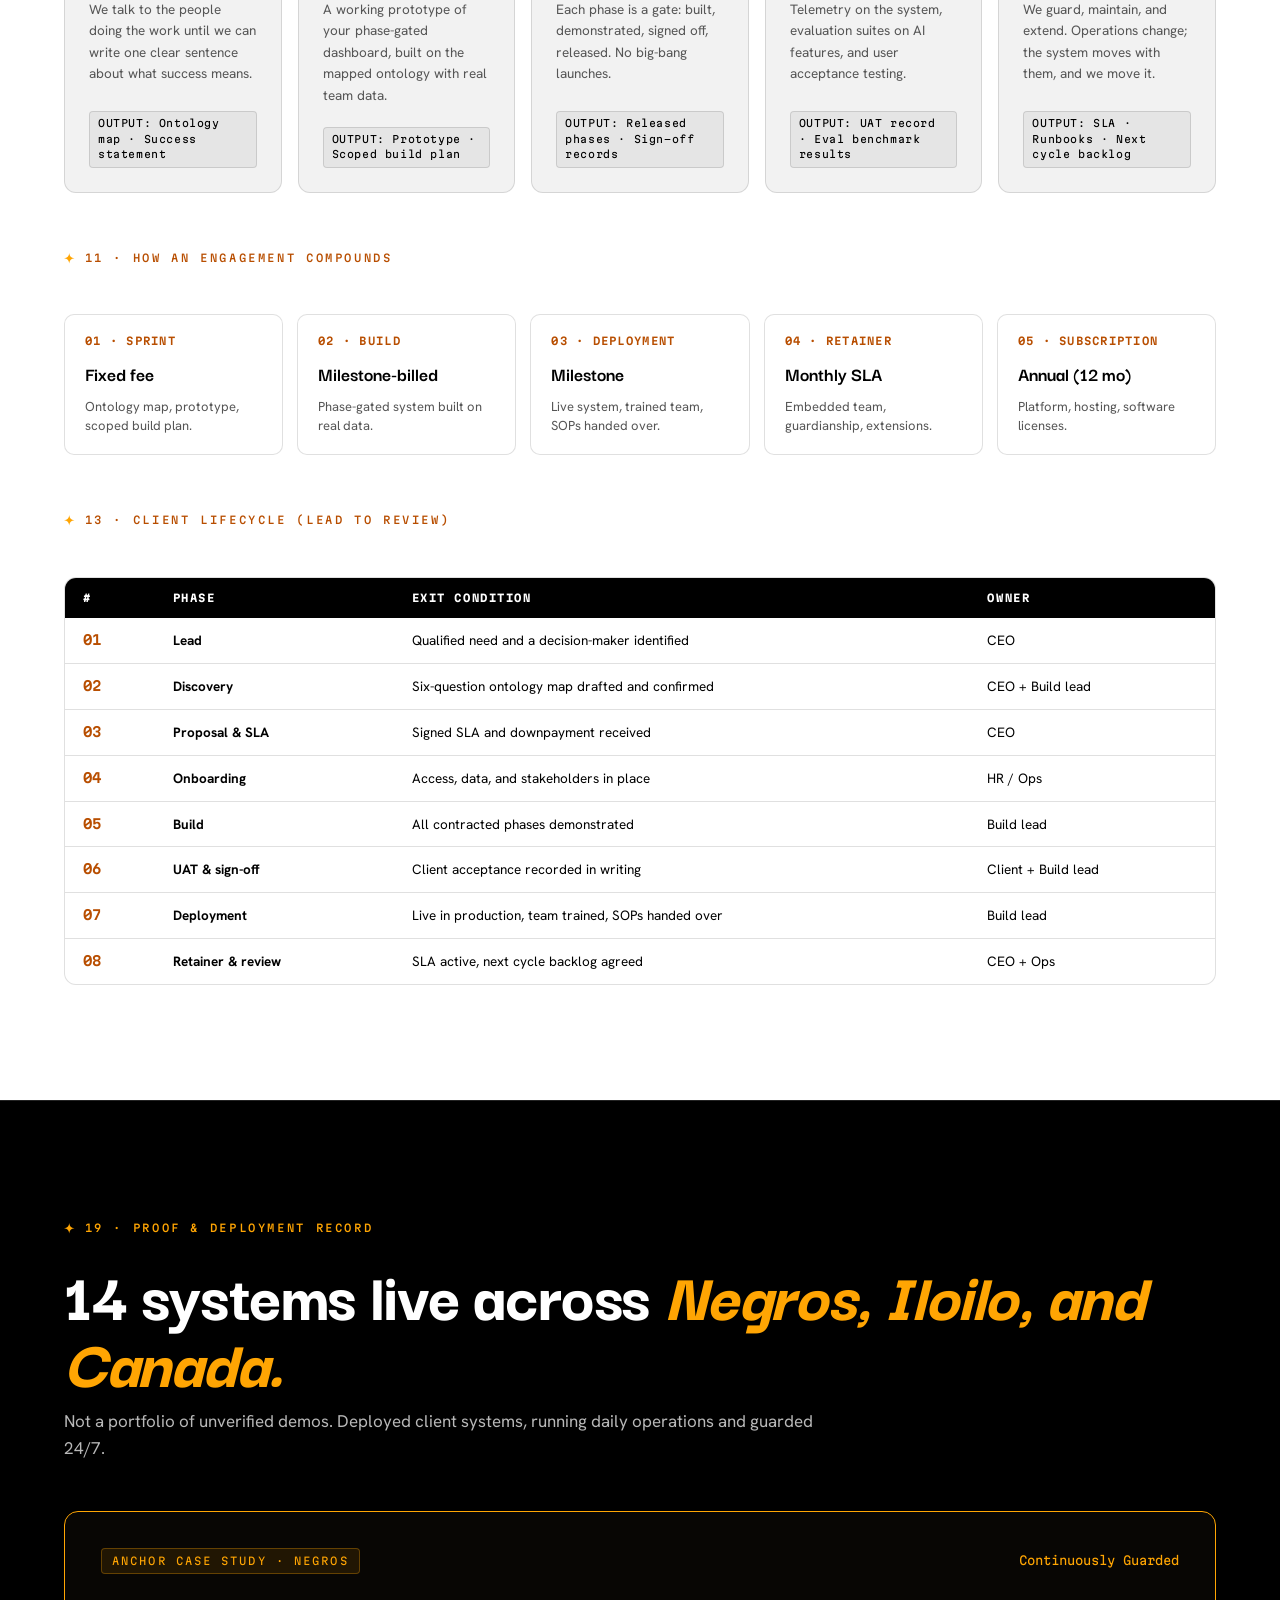
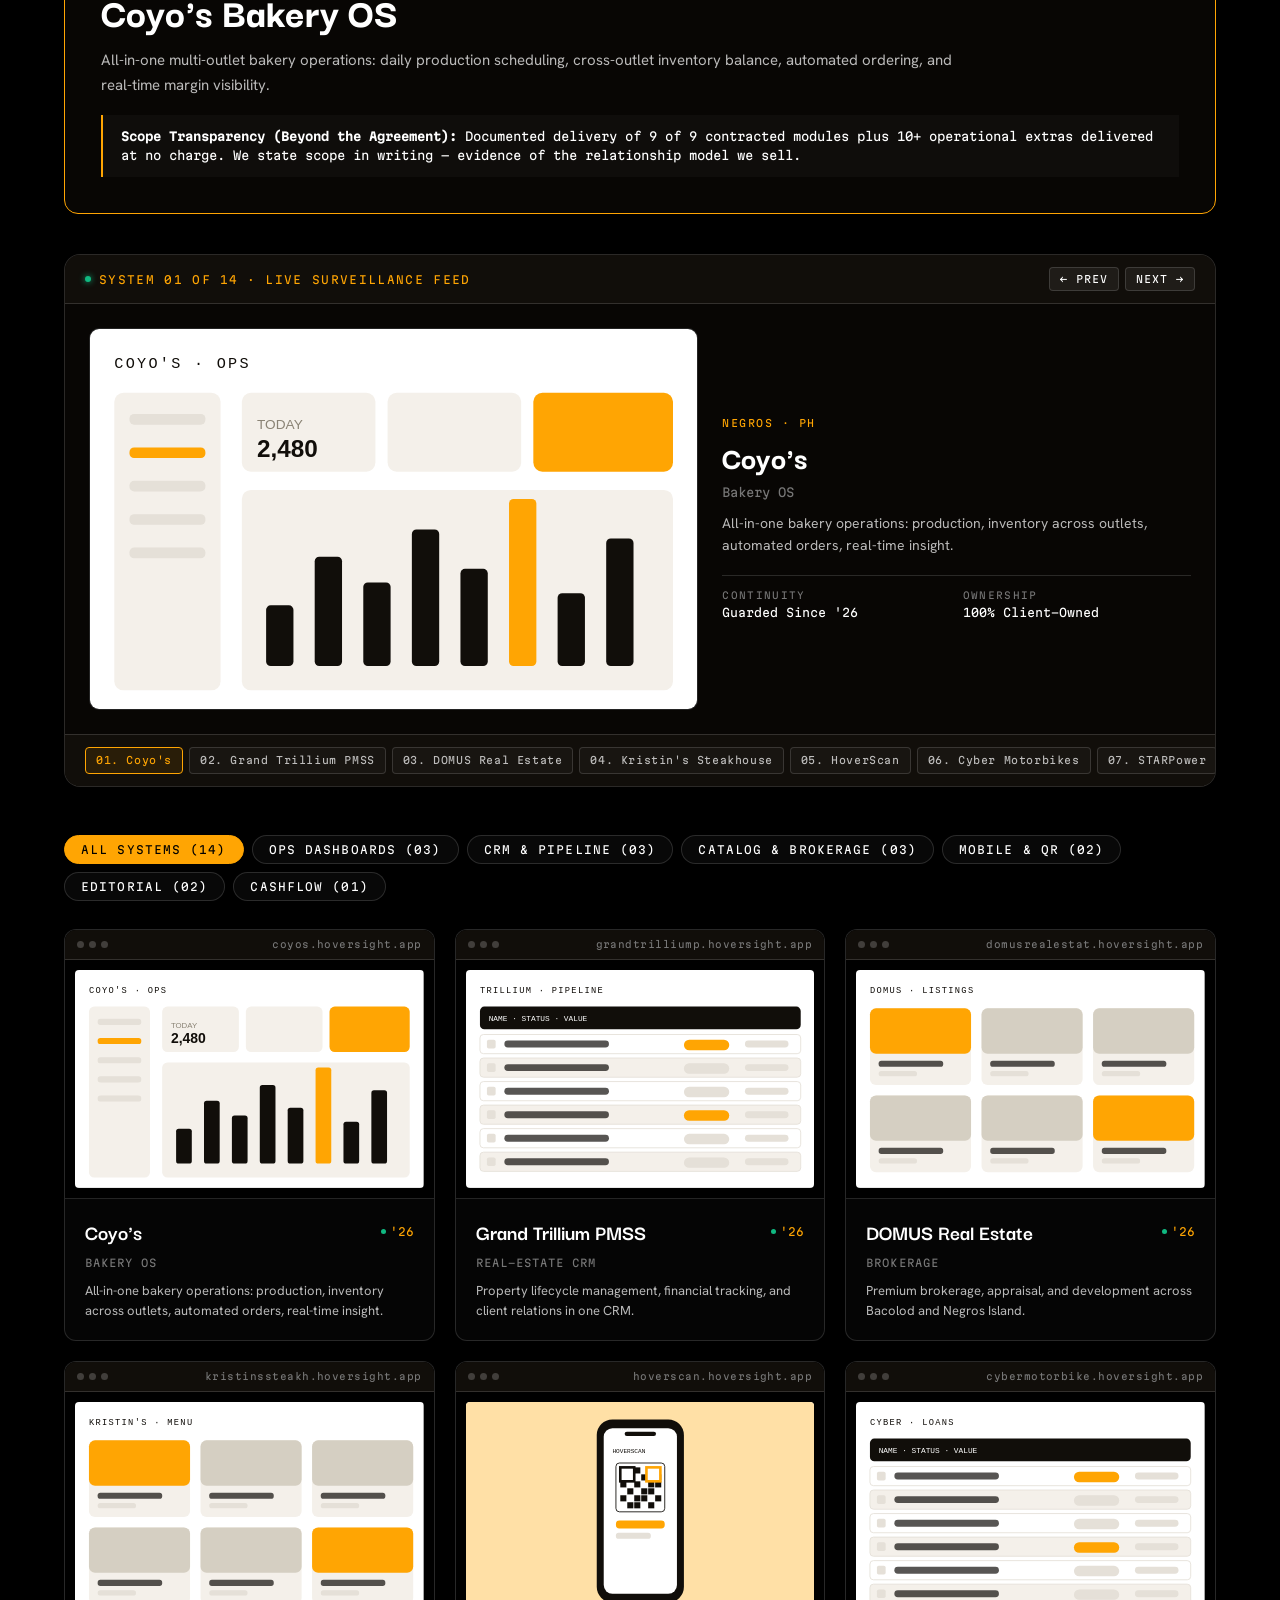
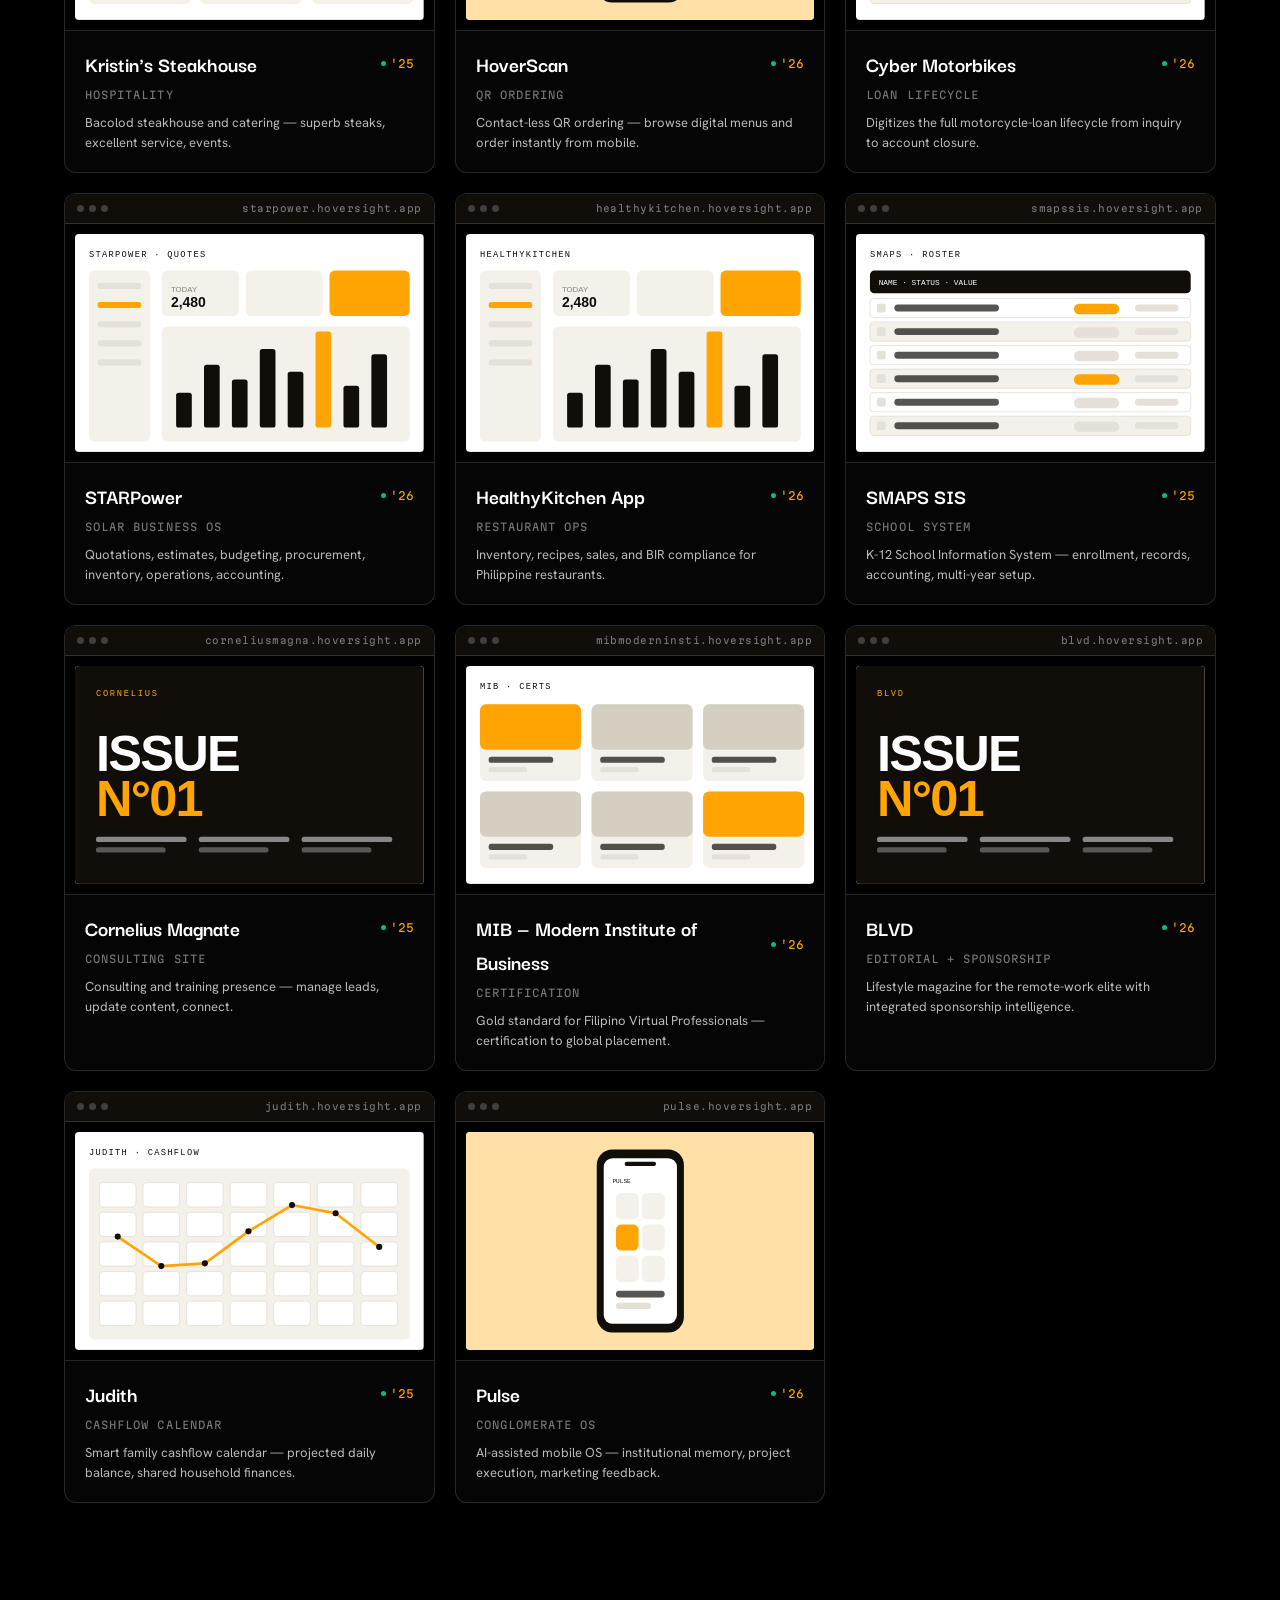
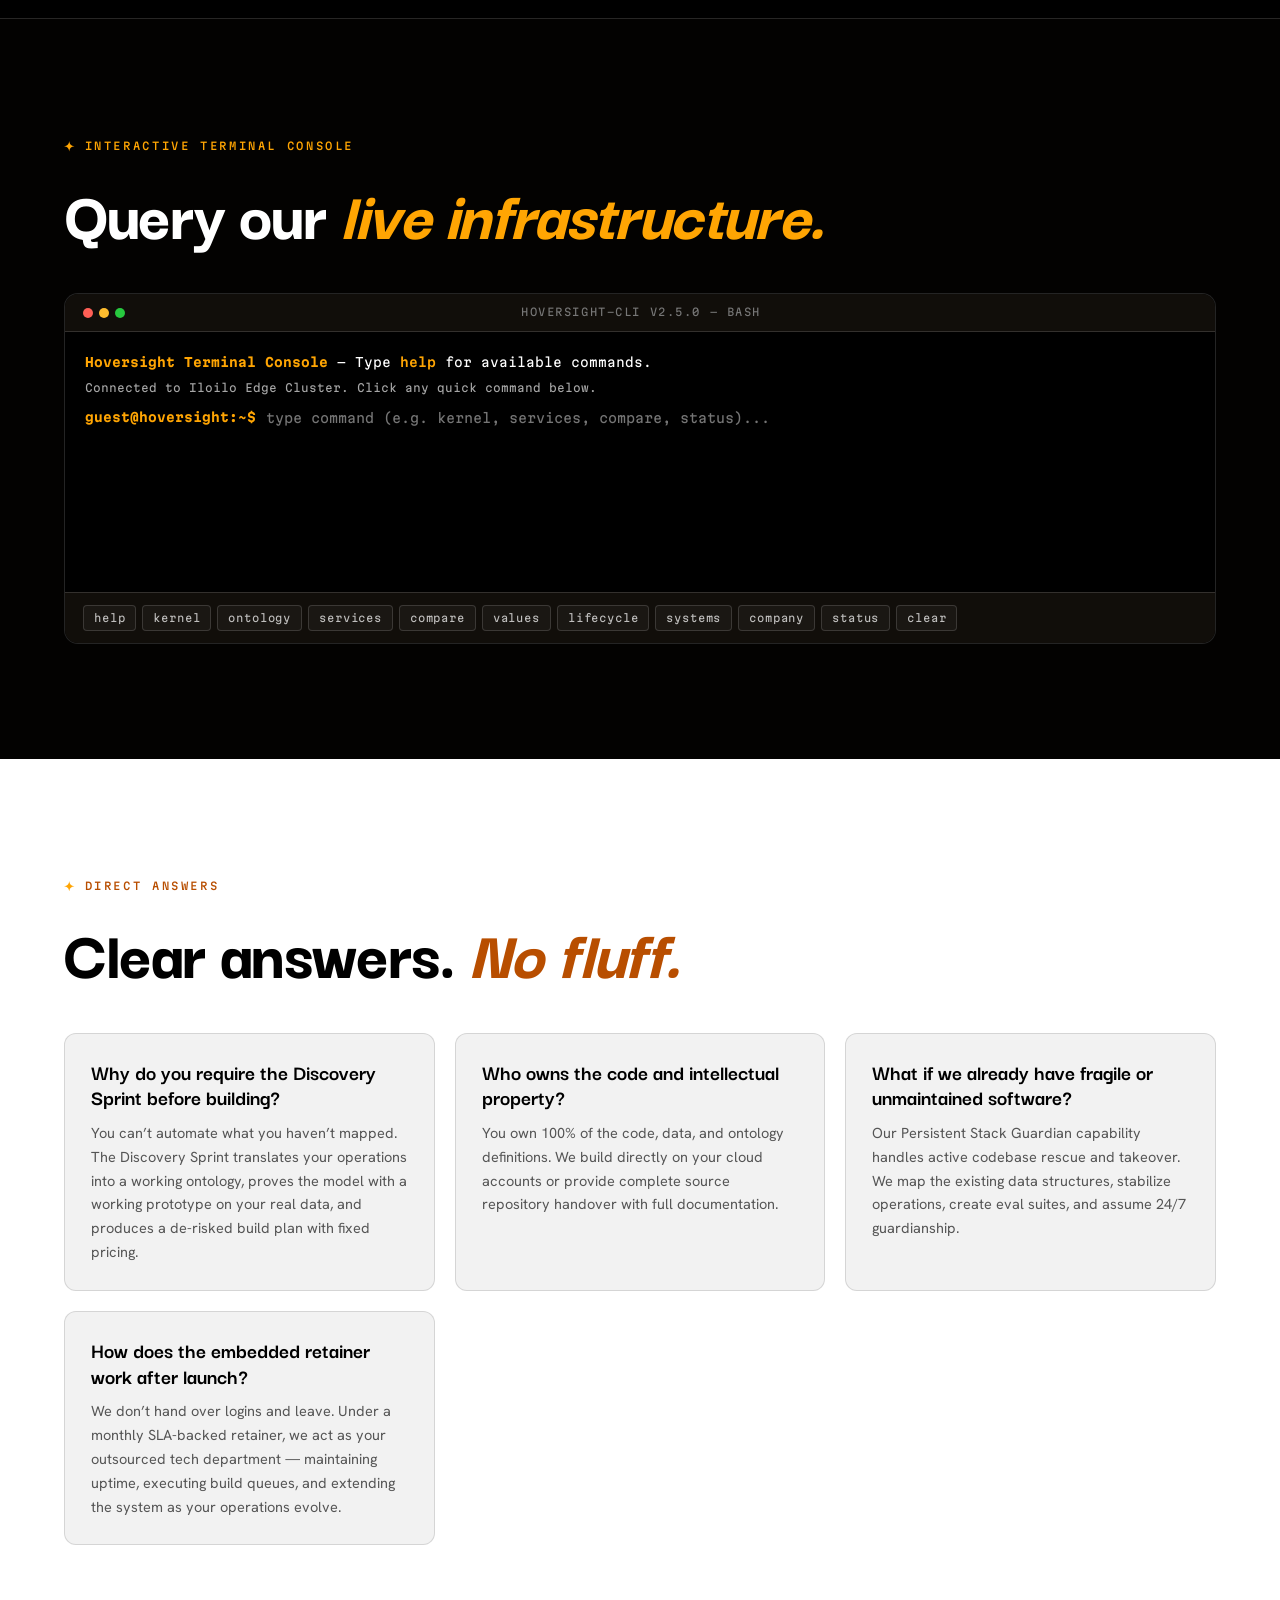
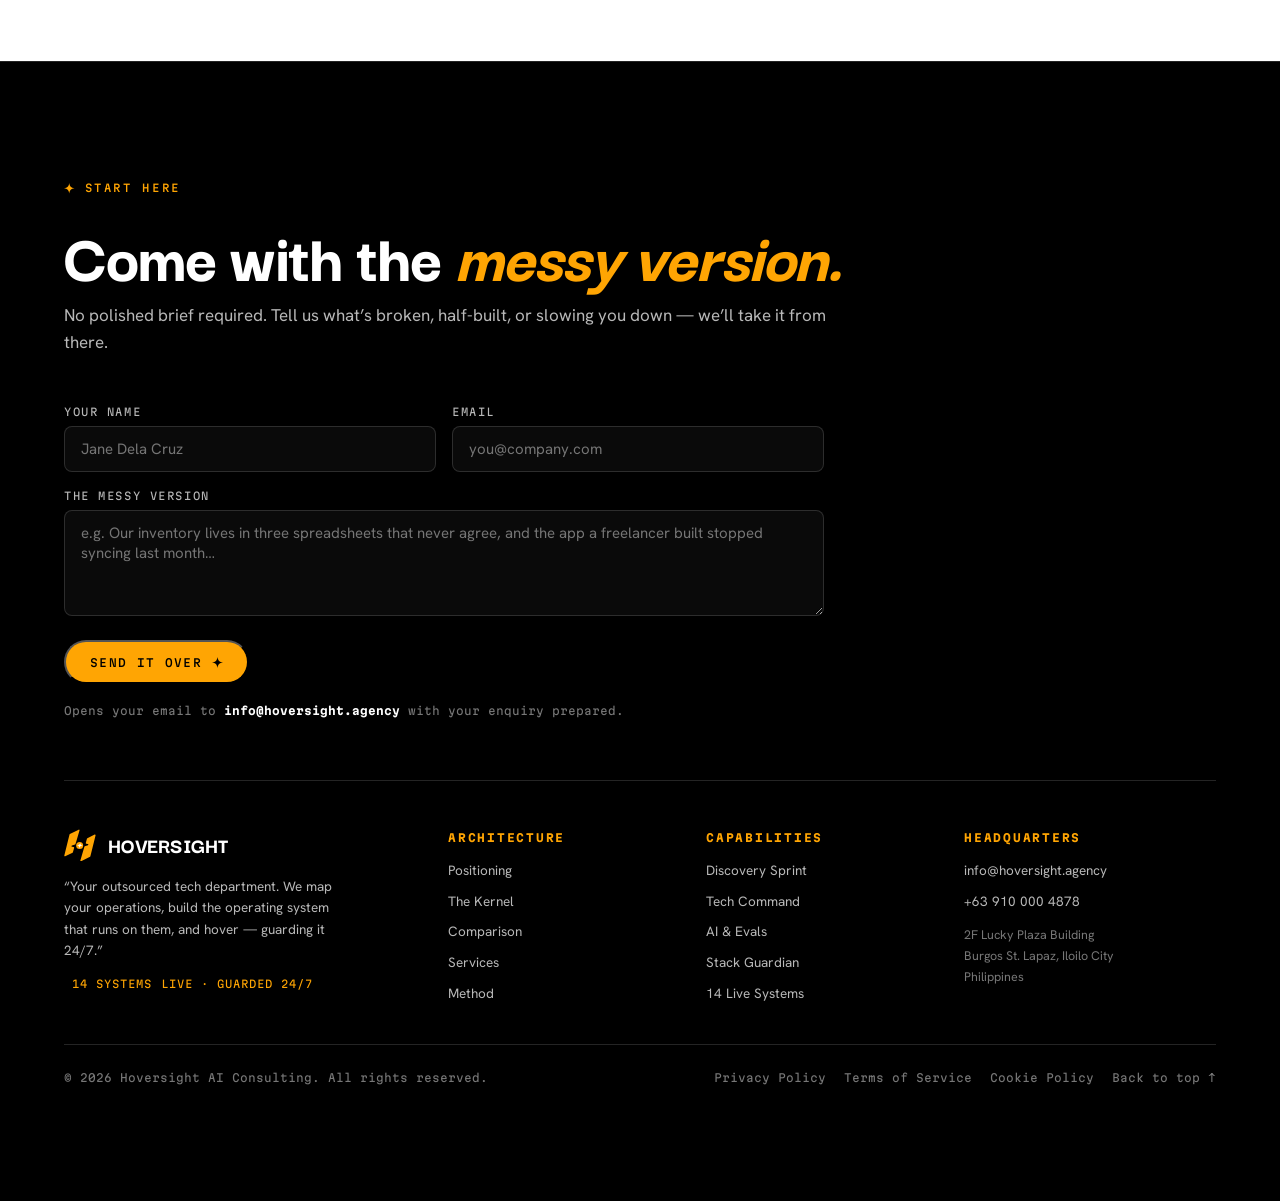
==== commit c1b7e73f: "feat: add content intake brief, expand site structure with legal pages, and update landing page bran" ====
--- a/public/index.html
+++ b/public/index.html
@@ -4,7 +4,8 @@
 <head>
   <meta charset="UTF-8">
   <meta name="viewport" content="width=device-width, initial-scale=1.0">
-  <title>Hoversight — Proof of Work</title>
+  <title>Hoversight AI Consulting — Operating System Studio</title>
+  <meta name="description" content="We don't build you an app. We build the operating system your business runs on. Positioning, ontology mapping, and delivery standards for Hoversight AI Consulting.">
   <link rel="preconnect" href="https://fonts.googleapis.com">
   <link rel="preconnect" href="https://fonts.gstatic.com" crossorigin>
   <link
@@ -16,14 +17,15 @@
       --amber-lo: #FFC24D;
       --amber-hi: #FFE0A6;
       --ember: #B84E00;
-      --ink: #140F09;
-      --ink-2: #211913;
-      --paper: #F5EFE2;
-      --paper-2: #E9E0CE;
-      --muted-d: rgba(245, 239, 226, .72);
-      --muted-l: #6A5F52;
-      --line-d: rgba(245, 239, 226, .14);
-      --line-l: rgba(20, 15, 9, .13);
+      --ink: #000000;
+      --ink-2: #110E0A;
+      --paper: #FFFFFF;
+      --paper-2: #F2F2F2;
+      --mono-grey: #777777;
+      --muted-d: rgba(255, 255, 255, .72);
+      --muted-l: #555555;
+      --line-d: rgba(255, 255, 255, .14);
+      --line-l: rgba(0, 0, 0, .12);
       --ease: cubic-bezier(.19, 1, .22, 1);
       --ease2: cubic-bezier(.7, 0, .2, 1);
       --disp: "Darker Grotesque", sans-serif;
@@ -34,50 +36,50 @@
     * {
       margin: 0;
       padding: 0;
-      box-sizing: border-box
+      box-sizing: border-box;
     }
 
     html {
-      scroll-behavior: smooth
+      scroll-behavior: smooth;
     }
 
     body {
       font-family: var(--body);
       font-size: 16px;
-      line-height: 1.5;
+      line-height: 1.55;
       background: var(--ink);
       color: var(--paper);
       -webkit-font-smoothing: antialiased;
       overflow-x: hidden;
-      cursor: none
+      cursor: none;
     }
 
     body:not(.ready) * {
-      animation-play-state: paused !important
+      animation-play-state: paused !important;
     }
 
     ::selection {
       background: var(--amber);
-      color: var(--ink)
+      color: var(--ink);
     }
 
     a {
       color: inherit;
-      text-decoration: none
+      text-decoration: none;
     }
 
     :focus-visible {
       outline: 2px solid var(--amber);
       outline-offset: 4px;
-      border-radius: 2px
+      border-radius: 2px;
     }
 
     .spark svg {
-      display: block
+      display: block;
     }
 
     .sp-path {
-      fill: currentColor
+      fill: currentColor;
     }
 
     /* grain + scroll progress */
@@ -86,9 +88,9 @@
       inset: 0;
       z-index: 9995;
       pointer-events: none;
-      opacity: .05;
+      opacity: .04;
       mix-blend-mode: overlay;
-      background-image: url("data:image/svg+xml,%3Csvg xmlns='http://www.w3.org/2000/svg' width='140' height='140'%3E%3Cfilter id='n'%3E%3CfeTurbulence type='fractalNoise' baseFrequency='.9' numOctaves='2'/%3E%3C/filter%3E%3Crect width='100%25' height='100%25' filter='url(%23n)'/%3E%3C/svg%3E")
+      background-image: url("data:image/svg+xml,%3Csvg xmlns='http://www.w3.org/2000/svg' width='140' height='140'%3E%3Cfilter id='n'%3E%3CfeTurbulence type='fractalNoise' baseFrequency='.9' numOctaves='2'/%3E%3C/filter%3E%3Crect width='100%25' height='100%25' filter='url(%23n)'/%3E%3C/svg%3E");
     }
 
     .scrollbar {
@@ -98,63 +100,7 @@
       height: 3px;
       background: var(--amber);
       width: 0;
-      z-index: 9996
-    }
-
-    /* preloader */
-    #pre {
-      display: none !important;
-      opacity: 0 !important;
-      visibility: hidden !important;
-      pointer-events: none !important;
-    }
-
-    #pre.done {
-      opacity: 0 !important;
-      visibility: hidden !important;
-      pointer-events: none !important;
-      display: none !important;
-    }
-
-    #pre .spin {
-      color: var(--amber);
-      animation: spin 2.6s linear infinite
-    }
-
-    @keyframes spin {
-      to {
-        transform: rotate(360deg)
-      }
-    }
-
-    #pre .pct {
-      font-family: var(--mono);
-      font-size: 12px;
-      letter-spacing: .34em;
-      color: var(--muted-d)
-    }
-
-    #pre .wm {
-      font-family: var(--disp);
-      font-weight: 800;
-      font-size: clamp(40px, 7vw, 88px);
-      letter-spacing: -.02em;
-      color: var(--paper);
-      overflow: hidden;
-      height: 1em;
-      line-height: 1
-    }
-
-    #pre .wm span {
-      display: block;
-      transform: translateY(105%);
-      animation: rise .9s var(--ease) .15s forwards
-    }
-
-    @keyframes rise {
-      to {
-        transform: none
-      }
+      z-index: 9996;
     }
 
     /* cursor */
@@ -162,62 +108,76 @@
       position: fixed;
       top: 0;
       left: 0;
-      width: 11px;
-      height: 11px;
+      width: 10px;
+      height: 10px;
       border-radius: 50%;
       background: var(--amber);
       pointer-events: none;
       z-index: 9999;
       transform: translate(-50%, -50%);
-      transition: width .35s var(--ease), height .35s var(--ease), background .3s
+      transition: width .3s var(--ease), height .3s var(--ease), background .3s;
     }
 
     .cur.big {
-      width: 66px;
-      height: 66px;
-      background: rgba(255, 165, 3, .14);
-      border: 1px solid var(--amber)
+      width: 54px;
+      height: 54px;
+      background: rgba(255, 165, 3, .12);
+      border: 1px solid var(--amber);
+    }
+
+    .cur-coord {
+      position: fixed;
+      top: 0;
+      left: 0;
+      font-family: var(--mono);
+      font-size: 9px;
+      letter-spacing: 0.14em;
+      color: var(--amber);
+      pointer-events: none;
+      z-index: 9999;
+      opacity: 0.7;
+      text-transform: uppercase;
     }
 
     @media(hover:none), (pointer:coarse) {
-      .cur {
-        display: none
+      .cur, .cur-coord {
+        display: none;
       }
-
       body {
-        cursor: auto
+        cursor: auto;
       }
     }
 
     section {
       position: relative;
-      padding: clamp(80px, 11vw, 168px) clamp(22px, 6vw, 124px)
+      padding: clamp(70px, 9vw, 140px) clamp(20px, 5vw, 100px);
     }
 
     .eyebrow {
       font-family: var(--mono);
       font-size: 10.5px;
-      font-weight: 400;
-      letter-spacing: .3em;
+      font-weight: 500;
+      letter-spacing: .25em;
       text-transform: uppercase;
       display: inline-flex;
       align-items: center;
-      gap: 11px;
-      opacity: .72
+      gap: 10px;
+      color: var(--amber);
+      margin-bottom: 24px;
     }
 
     .eyebrow .spark {
-      color: var(--amber)
+      color: var(--amber);
     }
 
     .dark {
       background: var(--ink);
-      color: var(--paper)
+      color: var(--paper);
     }
 
     .pale {
       background: var(--paper);
-      color: var(--ink)
+      color: var(--ink);
     }
 
     .cta {
@@ -229,34 +189,44 @@
       display: inline-flex;
       align-items: center;
       gap: 10px;
-      min-height: 46px;
-      padding: 0 26px;
+      min-height: 44px;
+      padding: 0 24px;
       border-radius: 40px;
       background: var(--amber);
       color: var(--ink);
-      transition: transform .4s var(--ease), background .3s
+      transition: transform .3s var(--ease), background .2s, box-shadow .2s;
     }
 
     .cta:hover {
       transform: translateY(-2px);
-      background: var(--amber-lo)
+      background: var(--amber-lo);
+      box-shadow: 0 4px 16px rgba(255, 165, 3, 0.3);
     }
 
     .cta.ghost {
       background: transparent;
-      border: 1px solid currentColor;
-      font-weight: 400
+      border: 1px solid rgba(255, 255, 255, 0.3);
+      color: var(--paper);
+      font-weight: 400;
     }
 
     .cta.ghost:hover {
-      background: currentColor;
-      color: var(--ink)
+      border-color: var(--amber);
+      color: var(--amber);
+      background: rgba(255, 165, 3, 0.06);
+    }
+
+    .pale .cta.ghost {
+      border-color: rgba(0, 0, 0, 0.3);
+      color: var(--ink);
     }
 
     .pale .cta.ghost:hover {
-      color: var(--paper)
-    }
-
+      border-color: var(--ink);
+      background: rgba(0, 0, 0, 0.05);
+    }
+
+    /* ============ TOPBAR ============ */
     .topbar {
       display: flex;
       justify-content: space-between;
@@ -266,34 +236,33 @@
       left: 50%;
       transform: translateX(-50%);
       z-index: 9998;
-      width: min(1280px, calc(100% - 32px));
-      padding: 10px 22px;
-      background: rgba(20, 15, 9, 0.82);
+      width: min(1320px, calc(100% - 32px));
+      padding: 10px 20px;
+      background: rgba(10, 8, 5, 0.88);
       backdrop-filter: blur(20px);
       -webkit-backdrop-filter: blur(20px);
       border: 1px solid var(--line-d);
       border-radius: 100px;
-      box-shadow: 0 16px 40px -10px rgba(0, 0, 0, 0.7);
-      transition: padding .3s var(--ease), background .3s, border-color .3s, transform .3s var(--ease);
+      box-shadow: 0 16px 40px -10px rgba(0, 0, 0, 0.8);
+      transition: padding .3s var(--ease), background .3s, border-color .3s;
     }
 
     .topbar.scrolled {
       padding: 8px 18px;
-      background: rgba(20, 15, 9, 0.92);
-      border-color: rgba(255, 165, 3, 0.25);
-      box-shadow: 0 20px 48px rgba(0, 0, 0, 0.8);
+      background: rgba(0, 0, 0, 0.95);
+      border-color: rgba(255, 165, 3, 0.28);
     }
 
     .brand {
       display: flex;
       align-items: center;
-      gap: 12px
+      gap: 12px;
     }
 
     .brand .logo {
-      width: 34px;
-      height: 35px;
-      transition: transform .5s var(--ease)
+      width: 32px;
+      height: 33px;
+      transition: transform .5s var(--ease);
     }
 
     .brand:hover .logo {
@@ -306,30 +275,30 @@
       letter-spacing: -.01em;
       font-size: 22px;
       text-transform: uppercase;
-      line-height: 1
+      line-height: 1;
     }
 
     .tnav {
       position: relative;
       display: flex;
       align-items: center;
-      gap: 4px;
-      background: rgba(245, 239, 226, 0.03);
-      padding: 4px;
+      gap: 2px;
+      background: rgba(255, 255, 255, 0.03);
+      padding: 3px;
       border-radius: 100px;
       border: 1px solid var(--line-d);
     }
 
     .nav-glider {
       position: absolute;
-      top: 4px;
+      top: 3px;
       left: 0;
-      height: calc(100% - 8px);
+      height: calc(100% - 6px);
       width: 0;
       background: rgba(255, 165, 3, 0.15);
       border: 1px solid rgba(255, 165, 3, 0.4);
       border-radius: 100px;
-      transition: all 0.35s var(--ease);
+      transition: all 0.3s var(--ease);
       pointer-events: none;
       z-index: 1;
     }
@@ -339,15 +308,14 @@
       z-index: 2;
       font-family: var(--mono);
       font-size: 11px;
-      text-transform: none;
       opacity: .75;
-      padding: 6px 14px;
-      min-height: 32px;
+      padding: 6px 12px;
+      min-height: 30px;
       display: inline-flex;
       align-items: center;
       gap: 6px;
       border-radius: 100px;
-      transition: opacity .3s, color .3s;
+      transition: opacity .2s, color .2s;
     }
 
     .tnav a:hover, .tnav a.active {
@@ -357,12 +325,11 @@
 
     .tnav a .hk {
       font-size: 9px;
-      opacity: 0.4;
+      opacity: 0.45;
       background: rgba(255,255,255,0.08);
-      padding: 1px 5px;
+      padding: 1px 4px;
       border-radius: 3px;
       font-family: var(--mono);
-      transition: opacity 0.2s, background 0.2s;
     }
 
     .tnav a:hover .hk, .tnav a.active .hk {
@@ -419,12 +386,6 @@
       border-radius: 50%;
       cursor: pointer;
       padding: 9px;
-      transition: background 0.2s, border-color 0.2s;
-    }
-
-    .mob-toggle:hover {
-      background: rgba(255, 165, 3, 0.15);
-      border-color: var(--amber);
     }
 
     .mob-toggle span {
@@ -444,7 +405,7 @@
       position: fixed;
       inset: 0;
       z-index: 9997;
-      background: rgba(20, 15, 9, 0.96);
+      background: rgba(0, 0, 0, 0.98);
       backdrop-filter: blur(24px);
       display: flex;
       flex-direction: column;
@@ -468,13 +429,12 @@
 
     .mob-nav a {
       font-family: var(--disp);
-      font-size: clamp(32px, 7vw, 48px);
+      font-size: clamp(28px, 6vw, 42px);
       font-weight: 800;
       color: var(--paper);
       display: flex;
       align-items: center;
-      gap: 16px;
-      transition: color 0.2s;
+      gap: 14px;
     }
 
     .mob-nav a:hover {
@@ -483,354 +443,150 @@
 
     .mob-nav a .hk {
       font-family: var(--mono);
-      font-size: 14px;
+      font-size: 13px;
       color: var(--amber);
     }
 
     .mob-drawer-foot {
-      margin-top: 40px;
-      padding-top: 24px;
+      margin-top: 36px;
+      padding-top: 20px;
       border-top: 1px solid var(--line-d);
       display: flex;
       flex-direction: column;
       gap: 16px;
     }
 
-    @media(max-width:880px) {
+    @media(max-width:960px) {
       .tnav { display: none; }
       .telemetry-badge { display: none; }
       .mob-toggle { display: flex; }
     }
 
-    /* ============ SCROLL-BLEED HERO ============ */
+    /* ============ SCROLL HERO ============ */
     .scrollhero {
-      height: 140vh;
+      min-height: 100vh;
       position: relative;
-      background: var(--ink)
-    }
-
-    .stage {
-      position: sticky;
-      top: 0;
-      height: 100svh;
-      overflow: hidden;
-      display: flex;
-      flex-direction: column;
-      justify-content: space-between;
-      padding: clamp(24px, 3vw, 40px) clamp(22px, 6vw, 124px) clamp(38px, 5vw, 58px)
-    }
-
-    .stage .topbar {
-      position: relative;
-      z-index: 6
-    }
-
-    .bleed {
-      position: absolute;
-      left: 50%;
-      top: 56%;
-      width: 42vmax;
-      height: 42vmax;
-      border-radius: 50%;
-      z-index: 1;
-      background: radial-gradient(circle at 42% 40%, var(--amber-lo), var(--amber) 45%, var(--ember) 130%);
-      transform: translate(-50%, -50%) scale(calc(var(--p, 0)*9.2));
-      transform-origin: center;
-      filter: blur(calc((1 - var(--p, 0))*6px));
-      will-change: transform
-    }
-
-    .heart {
-      position: absolute;
-      left: 50%;
-      top: 56%;
-      z-index: 4;
-      color: #fff;
-      transform: translate(-50%, -50%) scale(calc(.3 + var(--p, 0)*7)) rotate(calc(var(--p, 0)*200deg));
-      opacity: calc(.15 + var(--p, 0)*.8);
-      will-change: transform;
-      pointer-events: none
-    }
-
-    .heart svg {
-      width: 60px;
-      height: 60px
-    }
-
-    .particles {
-      position: absolute;
-      inset: 0;
-      z-index: 3;
-      pointer-events: none;
-      opacity: calc(var(--p, 0)*.85)
-    }
-
-    .particles .spark {
-      position: absolute;
-      color: #fff;
-      will-change: transform
-    }
-
-    /* ===== HERO PROJECT MOSAIC (skewed, moving, right side) ===== */
-    .hero-mosaic {
-      position: absolute;
-      z-index: 2;
-      top: -12%;
-      right: -8%;
-      width: 48%;
-      height: 128%;
-      display: flex;
-      gap: 16px;
-      transform: skewY(8deg) rotate(3deg) scale(1.04);
-      transform-origin: top left;
-      opacity: calc((1 - var(--p, 0)) * 0.5);
-      pointer-events: none;
-      -webkit-mask-image: linear-gradient(100deg, transparent 4%, rgba(0, 0, 0, .35) 26%, #000 58%);
-      mask-image: linear-gradient(100deg, transparent 4%, rgba(0, 0, 0, .35) 26%, #000 58%);
-      will-change: opacity;
-    }
-
-    .mos-col {
-      flex: 1;
-      overflow: hidden;
-    }
-
-    .mos-track {
-      display: flex;
-      flex-direction: column;
-      animation: mosScroll var(--dur, 42s) linear infinite;
-    }
-
-    .mos-col:nth-child(even) .mos-track {
-      animation-direction: reverse;
-    }
-
-    .mos-tile {
-      border-radius: 10px;
-      overflow: hidden;
-      border: 1px solid rgba(245, 239, 226, .10);
-      background: #0d0a06;
-      box-shadow: 0 12px 34px rgba(0, 0, 0, .45);
-      margin-bottom: 16px;
-      /* spacing lives on the tile (not the track's gap) so the duplicated set
-         tiles seamlessly: translateY(-50%) lands exactly one copy over. */
-    }
-
-    .mos-tile svg {
-      display: block;
-      width: 100%;
-      height: auto;
-    }
-
-    @keyframes mosScroll {
-      from { transform: translateY(0); }
-      to { transform: translateY(-50%); }
-    }
-
-    @media (max-width: 900px) {
-      .hero-mosaic { display: none; }
-    }
-
-    .rmstatic .hero-mosaic { display: none; }
-
-    .stage-core {
-      position: relative;
-      z-index: 5;
-      flex: 1;
+      background: var(--ink);
       display: flex;
       flex-direction: column;
       justify-content: center;
-      gap: 22px;
-      max-width: 1280px
-    }
-
-    .line {
+      padding-top: 100px;
+      padding-bottom: 60px;
+    }
+
+    .stage {
+      padding: clamp(20px, 3vw, 40px) clamp(20px, 5vw, 100px);
+      display: flex;
+      flex-direction: column;
+      gap: 32px;
+      max-width: 1380px;
+      margin: 0 auto;
+      width: 100%;
+    }
+
+    .stage-core {
+      display: flex;
+      flex-direction: column;
+      gap: 20px;
+      max-width: 1100px;
+    }
+
+    .hero-badge {
+      font-family: var(--mono);
+      font-size: 11px;
+      letter-spacing: .25em;
+      text-transform: uppercase;
+      color: var(--amber);
+      display: inline-flex;
+      align-items: center;
+      gap: 10px;
+    }
+
+    .line-hero {
       font-family: var(--disp);
+      font-weight: 800;
       letter-spacing: -.02em;
-      line-height: .82;
-      font-size: clamp(58px, 13vw, 210px)
-    }
-
-    .line-dark {
+      line-height: .92;
+      font-size: clamp(48px, 8.5vw, 120px);
+    }
+
+    .line-hero em {
+      font-style: normal;
+      color: var(--amber);
+      display: block;
+    }
+
+    .hero-sub {
+      font-size: clamp(16px, 1.3vw, 21px);
+      line-height: 1.6;
+      color: var(--muted-d);
+      max-width: 820px;
+      font-weight: 400;
+    }
+
+    .hero-plain-banner {
+      background: rgba(255, 165, 3, 0.06);
+      border-left: 3px solid var(--amber);
+      padding: 16px 20px;
+      border-radius: 0 8px 8px 0;
+      font-family: var(--mono);
+      font-size: 13px;
+      line-height: 1.6;
+      color: var(--paper);
+      max-width: 860px;
+    }
+
+    .hero-plain-banner b {
+      color: var(--amber);
       font-weight: 600;
-      opacity: 1 !important;
-      transform: none !important;
-    }
-
-    .line-dark .ln {
-      display: block;
-      overflow: hidden
-    }
-
-    .line-dark .ln i {
-      display: block;
-      font-style: normal;
-      transform: none !important;
-      transition: transform 1s var(--ease)
-    }
-
-    body.ready .line-dark .ln:nth-child(1) i {
-      transition-delay: .05s
-    }
-
-    body.ready .line-dark .ln:nth-child(2) i {
-      transition-delay: .16s
-    }
-
-    body.ready .line-dark .ln i {
-      transform: none !important
-    }
-
-    .line-dark b {
-      font-weight: 900
-    }
-
-    .line-dark .dim {
-      -webkit-text-stroke: 1.4px var(--paper);
-      color: transparent
-    }
-
-    /* Fallback: if -webkit-text-stroke isn't supported, keep the word visible
-       instead of transparent (prevents an invisible headline segment). */
-    @supports not ((-webkit-text-stroke: 1px) or (text-stroke: 1px)) {
-      .line-dark .dim {
-        color: var(--paper);
-      }
-    }
-
-    /* Reduced motion / preview safety: render the ghosted word as a solid,
-       legible fill rather than relying on the stroke effect. */
-    .rmstatic .line-dark .dim {
-      -webkit-text-stroke: 0 !important;
-      color: var(--paper) !important;
-    }
-
-    .line-amber {
-      position: absolute;
-      color: var(--ink);
-      font-weight: 900;
-      font-style: italic;
-      opacity: 0;
-      pointer-events: none;
-      transform: translateY(30px)
-    }
-
-    .hero-sub {
-      max-width: 520px;
-      font-size: clamp(15px, 1.25vw, 18px);
-      line-height: 1.6;
-      font-weight: 400;
-      opacity: 0.85 !important;
     }
 
     .stage-foot {
-      position: relative;
-      z-index: 5;
       display: flex;
       justify-content: space-between;
-      align-items: flex-end;
-      gap: 22px;
-      flex-wrap: wrap
-    }
-
-    .stage-foot .hero-cta {
-      display: flex;
-      gap: 12px;
+      align-items: center;
+      gap: 24px;
       flex-wrap: wrap;
-      opacity: 1 !important;
-    }
-
-    .progress {
-      font-family: var(--mono);
-      font-size: 10.5px;
-      letter-spacing: .28em;
+      margin-top: 10px;
+    }
+
+    .hero-cta-group {
+      display: flex;
+      gap: 14px;
+      flex-wrap: wrap;
+    }
+
+    .hero-facts-strip {
+      display: flex;
+      gap: 24px;
+      flex-wrap: wrap;
+      font-family: var(--mono);
+      font-size: 11px;
+      letter-spacing: .12em;
       text-transform: uppercase;
-      color: var(--ink);
-      opacity: 1;
-      display: flex;
+      color: var(--mono-grey);
+    }
+
+    .hero-facts-strip span {
+      display: inline-flex;
       align-items: center;
-      gap: 9px;
-      font-weight: 500
-    }
-
-    .scrollcue {
-      font-family: var(--mono);
-      font-size: 10.5px;
-      letter-spacing: .28em;
-      text-transform: uppercase;
-      opacity: 0.6 !important;
-      display: flex;
-      align-items: center;
-      gap: 9px
-    }
-
-    .scrollcue .spark {
-      animation: bob 2.4s var(--ease) infinite
-    }
-
-    @keyframes bob {
-
-      0%,
-      100% {
-        transform: translateY(0)
-      }
-
-      50% {
-        transform: translateY(4px)
-      }
-    }
-
-    /* reduced-motion static hero */
-    .rmstatic .scrollhero {
-      height: auto
-    }
-
-    .rmstatic .stage {
-      position: static;
-      height: 100svh
-    }
-
-    .rmstatic .bleed {
-      transform: translate(-50%, -50%) scale(1);
-      filter: none
-    }
-
-    .rmstatic .heart {
-      opacity: .9;
-      transform: translate(-50%, -50%) scale(4)
-    }
-
-    .rmstatic .line-dark {
-      opacity: 1 !important;
-      color: var(--paper) !important;
-      transform: none !important;
-    }
-
-    .rmstatic .line-dark .ln i {
-      transform: none !important;
-    }
-
-    .rmstatic .line-amber {
-      display: none !important;
-    }
-
-    .rmstatic .hero-sub,
-    .rmstatic .hero-cta {
-      opacity: .72
-    }
-
-    .rmstatic .particles {
-      display: none
-    }
-
-    /* marquee */
+      gap: 6px;
+      color: var(--paper);
+    }
+
+    .hero-facts-strip span::before {
+      content: "•";
+      color: var(--amber);
+    }
+
+    /* Marquee */
     .marquee {
-      padding: 20px 0;
+      padding: 16px 0;
       background: var(--amber);
       color: var(--ink);
       overflow: hidden;
-      border-top: 1px solid rgba(20, 15, 9, .18);
-      border-bottom: 1px solid rgba(20, 15, 9, .18)
+      border-top: 1px solid rgba(0, 0, 0, .2);
+      border-bottom: 1px solid rgba(0, 0, 0, .2);
     }
 
     .marquee .track {
@@ -840,881 +596,1175 @@
       width: max-content;
       font-family: var(--disp);
       font-weight: 800;
-      font-size: clamp(22px, 3vw, 40px);
+      font-size: clamp(20px, 2.5vw, 32px);
       letter-spacing: -.01em;
-      animation: scroll 24s linear infinite;
-      transition: transform .2s ease-out
+      animation: scroll 28s linear infinite;
     }
 
     @keyframes scroll {
-      to {
-        transform: translateX(-50%)
-      }
-    }
-
-    /* vision */
-    .vision .quote {
+      to { transform: translateX(-50%); }
+    }
+
+    /* ============ SECTION 01 & 02: POSITIONING & ARGUMENT ============ */
+    .positioning-sec {
+      border-top: 1px solid var(--line-d);
+    }
+
+    .sec-head {
+      margin-bottom: 48px;
+    }
+
+    .sec-head h2 {
       font-family: var(--disp);
+      font-weight: 800;
+      letter-spacing: -.02em;
+      font-size: clamp(38px, 5.5vw, 76px);
+      line-height: .95;
+    }
+
+    .sec-head h2 em {
+      font-style: italic;
+      color: var(--amber);
+    }
+
+    .sec-head p.sub {
+      font-size: 17px;
+      color: var(--muted-d);
+      max-width: 780px;
+      margin-top: 14px;
+      line-height: 1.6;
+    }
+
+    .moves-grid {
+      display: grid;
+      grid-template-columns: repeat(auto-fit, minmax(300px, 1fr));
+      gap: 20px;
+      margin-bottom: 48px;
+    }
+
+    .move-card {
+      background: rgba(255, 255, 255, 0.02);
+      border: 1px solid var(--line-d);
+      border-radius: 12px;
+      padding: 30px 26px;
+      display: flex;
+      flex-direction: column;
+      gap: 14px;
+      transition: border-color .3s, background .3s;
+    }
+
+    .move-card:hover {
+      border-color: rgba(255, 165, 3, 0.4);
+      background: rgba(255, 165, 3, 0.03);
+    }
+
+    .move-num {
+      font-family: var(--mono);
+      font-size: 12px;
+      letter-spacing: .2em;
+      color: var(--amber);
       font-weight: 600;
-      letter-spacing: -.015em;
-      line-height: .98;
-      font-size: clamp(38px, 7.2vw, 112px);
-      max-width: 15ch
-    }
-
-    .vision .quote b {
+    }
+
+    .move-card h3 {
+      font-family: var(--disp);
+      font-size: 26px;
+      font-weight: 700;
+      line-height: 1.1;
+    }
+
+    .move-card p {
+      font-size: 14.5px;
+      line-height: 1.65;
+      color: var(--muted-d);
+    }
+
+    /* Company Snapshot Panel */
+    .snapshot-panel {
+      background: #080604;
+      border: 1px solid rgba(255, 165, 3, 0.3);
+      border-radius: 14px;
+      overflow: hidden;
+      margin-top: 40px;
+    }
+
+    .snapshot-header {
+      background: var(--ink-2);
+      padding: 14px 24px;
+      border-bottom: 1px solid var(--line-d);
+      display: flex;
+      justify-content: space-between;
+      align-items: center;
+      font-family: var(--mono);
+      font-size: 11px;
+      letter-spacing: .15em;
+      text-transform: uppercase;
+      color: var(--amber);
+    }
+
+    .snapshot-table {
+      width: 100%;
+      border-collapse: collapse;
+      font-size: 13.5px;
+    }
+
+    .snapshot-table tr {
+      border-bottom: 1px solid var(--line-d);
+    }
+
+    .snapshot-table tr:last-child {
+      border-bottom: none;
+    }
+
+    .snapshot-table td {
+      padding: 14px 24px;
+      vertical-align: top;
+    }
+
+    .snapshot-table td.lbl {
+      width: 220px;
+      font-family: var(--mono);
+      font-size: 11px;
+      letter-spacing: .1em;
+      text-transform: uppercase;
+      color: var(--mono-grey);
+      font-weight: 500;
+    }
+
+    .snapshot-table td.val {
+      color: var(--paper);
+    }
+
+    @media(max-width:700px) {
+      .snapshot-table td.lbl { width: 140px; }
+      .snapshot-table td { padding: 10px 16px; font-size: 12.5px; }
+    }
+
+    /* The 4 Promises */
+    .promises-grid {
+      display: grid;
+      grid-template-columns: repeat(auto-fit, minmax(260px, 1fr));
+      gap: 18px;
+      margin-top: 36px;
+    }
+
+    .promise-card {
+      background: rgba(255, 255, 255, 0.02);
+      border: 1px solid var(--line-d);
+      border-radius: 12px;
+      padding: 24px;
+      display: flex;
+      flex-direction: column;
+      gap: 12px;
+    }
+
+    .promise-card .p-title {
+      font-family: var(--disp);
+      font-size: 22px;
+      font-weight: 700;
+      color: var(--paper);
+      display: flex;
+      align-items: center;
+      gap: 8px;
+    }
+
+    .promise-card .p-title span {
+      color: var(--amber);
+      font-family: var(--mono);
+      font-size: 11px;
+    }
+
+    .promise-card p {
+      font-size: 14px;
+      line-height: 1.6;
+      color: var(--muted-d);
+    }
+
+    /* HOVER / SIGHT Strategic Concept */
+    .hs-duo-grid {
+      display: grid;
+      grid-template-columns: 1fr 1fr;
+      gap: 24px;
+      margin-top: 40px;
+    }
+
+    .hs-duo-card {
+      background: rgba(255, 255, 255, 0.02);
+      border: 1px solid var(--line-d);
+      border-radius: 14px;
+      padding: clamp(28px, 3.5vw, 42px);
+      position: relative;
+    }
+
+    .hs-duo-card h3 {
+      font-family: var(--disp);
+      font-size: clamp(34px, 4.5vw, 54px);
       font-weight: 900;
-      color: var(--amber)
-    }
-
-    .vision .quote .w {
-      display: inline-block;
+      letter-spacing: -.02em;
+      line-height: 1;
+      color: var(--paper);
+      margin-bottom: 6px;
+    }
+
+    .hs-duo-card .tag {
+      font-family: var(--mono);
+      font-size: 11px;
+      letter-spacing: .15em;
+      text-transform: uppercase;
+      color: var(--amber);
+      margin-bottom: 16px;
+    }
+
+    .hs-duo-card p {
+      font-size: 15px;
+      line-height: 1.7;
+      color: var(--muted-d);
+    }
+
+    @media(max-width:768px) {
+      .hs-duo-grid { grid-template-columns: 1fr; }
+    }
+
+    /* ============ SECTION 08 & 09: THE KERNEL — CORE IP ============ */
+    .kernel-sec {
+      border-top: 1px solid var(--line-d);
+      background: #050402;
+    }
+
+    .kernel-grid {
+      display: grid;
+      grid-template-columns: repeat(auto-fit, minmax(280px, 1fr));
+      gap: 16px;
+      margin-top: 36px;
+    }
+
+    .kernel-card {
+      background: rgba(255, 255, 255, 0.02);
+      border: 1px solid var(--line-d);
+      border-radius: 10px;
+      padding: 20px 22px;
+      display: flex;
+      flex-direction: column;
+      gap: 8px;
+      transition: all 0.3s;
+    }
+
+    .kernel-card:hover {
+      border-color: var(--amber);
+      background: rgba(255, 165, 3, 0.04);
+      transform: translateY(-2px);
+    }
+
+    .kernel-idx {
+      font-family: var(--mono);
+      font-size: 11px;
+      letter-spacing: .15em;
+      color: var(--amber);
+      font-weight: 600;
+    }
+
+    .kernel-card h4 {
+      font-family: var(--disp);
+      font-size: 21px;
+      font-weight: 700;
+      color: var(--paper);
+    }
+
+    .kernel-card p {
+      font-size: 13.5px;
+      line-height: 1.6;
+      color: var(--muted-d);
+    }
+
+    /* Interactive Kernel Matrix */
+    .matrix-box {
+      margin-top: 48px;
+      background: #0a0704;
+      border: 1px solid var(--line-d);
+      border-radius: 14px;
       overflow: hidden;
-      vertical-align: top
-    }
-
-    .vision .quote .w i {
-      display: inline-block;
-      font-style: normal;
-      transform: translateY(110%);
-      transition: transform .8s var(--ease)
-    }
-
-    .vision .quote.in .w i {
-      transform: none
-    }
-
-    .vision .attrib {
-      margin-top: 40px;
+    }
+
+    .matrix-nav {
+      display: flex;
+      background: var(--ink-2);
+      border-bottom: 1px solid var(--line-d);
+      overflow-x: auto;
+    }
+
+    .matrix-tab-btn {
       font-family: var(--mono);
       font-size: 11.5px;
-      letter-spacing: .12em;
+      letter-spacing: .1em;
       text-transform: uppercase;
-      opacity: .6;
-      max-width: 56ch;
-      line-height: 2.1;
-      font-weight: 400
-    }
-
-    /* method */
-    .method {
+      padding: 14px 22px;
+      background: transparent;
+      border: none;
+      color: var(--muted-d);
+      cursor: pointer;
+      transition: all 0.2s;
+      white-space: nowrap;
+      border-bottom: 2px solid transparent;
+    }
+
+    .matrix-tab-btn:hover {
+      color: var(--paper);
+    }
+
+    .matrix-tab-btn.active {
+      color: var(--amber);
+      border-bottom-color: var(--amber);
+      background: rgba(255, 165, 3, 0.06);
+    }
+
+    .matrix-table-wrap {
+      overflow-x: auto;
+    }
+
+    .matrix-table {
+      width: 100%;
+      border-collapse: collapse;
+      font-size: 13.5px;
+    }
+
+    .matrix-table th {
+      background: #000;
+      color: var(--paper);
+      font-family: var(--mono);
+      font-size: 10.5px;
+      letter-spacing: .15em;
+      text-transform: uppercase;
+      padding: 12px 20px;
+      text-align: left;
+      border-bottom: 1px solid var(--line-d);
+    }
+
+    .matrix-table td {
+      padding: 12px 20px;
+      border-bottom: 1px solid rgba(255, 255, 255, 0.06);
+      color: var(--muted-d);
+    }
+
+    .matrix-table tr:hover td {
+      background: rgba(255, 165, 3, 0.03);
+      color: var(--paper);
+    }
+
+    .matrix-table td.k-obj {
+      font-family: var(--mono);
+      font-size: 12px;
+      color: var(--amber);
+      font-weight: 500;
+      white-space: nowrap;
+    }
+
+    /* Six-Question Ontology Grid */
+    .six-q-grid {
       display: grid;
-      gap: clamp(42px, 5vw, 76px)
-    }
-
-    .method-head {
-      display: flex;
-      justify-content: space-between;
-      align-items: flex-end;
-      gap: 24px;
-      flex-wrap: wrap
-    }
-
-    .method-head h2 {
+      grid-template-columns: repeat(auto-fit, minmax(300px, 1fr));
+      gap: 16px;
+      margin-top: 36px;
+    }
+
+    .q-card {
+      background: rgba(255, 255, 255, 0.02);
+      border: 1px solid var(--line-d);
+      border-radius: 10px;
+      padding: 22px;
+      display: flex;
+      gap: 16px;
+    }
+
+    .q-num {
+      font-family: var(--mono);
+      font-size: 16px;
+      font-weight: 700;
+      color: var(--amber);
+      line-height: 1;
+    }
+
+    .q-txt {
+      font-size: 14.5px;
+      line-height: 1.55;
+      color: var(--paper);
+    }
+
+    /* ============ SECTION 06 & 05: COMPETITIVE FRAME & VALUES ============ */
+    .compare-sec {
+      border-top: 1px solid var(--line-d);
+    }
+
+    .quote-box {
+      background: rgba(255, 165, 3, 0.06);
+      border-left: 3px solid var(--amber);
+      padding: 24px 28px;
+      border-radius: 0 12px 12px 0;
+      font-size: clamp(17px, 1.4vw, 22px);
+      line-height: 1.55;
+      color: var(--paper);
+      margin-bottom: 40px;
+      max-width: 960px;
+    }
+
+    .quote-box b {
+      color: var(--amber);
+    }
+
+    .compare-table-wrap {
+      overflow-x: auto;
+      border: 1px solid var(--line-d);
+      border-radius: 12px;
+      margin-bottom: 48px;
+    }
+
+    .compare-table {
+      width: 100%;
+      border-collapse: collapse;
+      font-size: 13.5px;
+    }
+
+    .compare-table th {
+      background: #000;
+      color: var(--paper);
+      font-family: var(--mono);
+      font-size: 11px;
+      letter-spacing: .14em;
+      text-transform: uppercase;
+      padding: 14px 20px;
+      text-align: left;
+      border-bottom: 1px solid var(--line-d);
+    }
+
+    .compare-table td {
+      padding: 14px 20px;
+      border-bottom: 1px solid var(--line-d);
+      vertical-align: middle;
+    }
+
+    .compare-table tr:last-child td {
+      border-bottom: none;
+    }
+
+    .compare-table td.alt-name {
+      font-family: var(--mono);
+      font-size: 11.5px;
+      letter-spacing: .08em;
+      text-transform: uppercase;
+      color: var(--mono-grey);
+      font-weight: 500;
+      white-space: nowrap;
+    }
+
+    .compare-table td.counter {
+      color: var(--amber);
+      font-weight: 500;
+    }
+
+    .values-grid {
+      display: grid;
+      grid-template-columns: repeat(auto-fit, minmax(280px, 1fr));
+      gap: 18px;
+      margin-top: 36px;
+    }
+
+    .val-card {
+      background: rgba(255, 255, 255, 0.02);
+      border: 1px solid var(--line-d);
+      border-radius: 10px;
+      padding: 22px;
+      display: flex;
+      flex-direction: column;
+      gap: 10px;
+    }
+
+    .val-card .v-num {
+      font-family: var(--mono);
+      font-size: 11px;
+      letter-spacing: .18em;
+      color: var(--amber);
+    }
+
+    .val-card h4 {
       font-family: var(--disp);
+      font-size: 22px;
       font-weight: 700;
-      letter-spacing: -.02em;
-      line-height: .9;
-      font-size: clamp(38px, 6vw, 84px);
-      max-width: 15ch
-    }
-
-    .method-head h2 em {
-      font-style: italic;
-      color: var(--ember)
-    }
-
-    .phases {
+      color: var(--paper);
+    }
+
+    .val-card p {
+      font-size: 14px;
+      line-height: 1.6;
+      color: var(--muted-d);
+    }
+
+    /* ============ SECTION 10: SERVICE ARCHITECTURE ============ */
+    .services-grid {
+      display: grid;
+      grid-template-columns: repeat(auto-fit, minmax(280px, 1fr));
+      gap: 20px;
+      margin-top: 36px;
+    }
+
+    .service-card {
+      background: rgba(255, 255, 255, 0.02);
+      border: 1px solid var(--line-d);
+      border-radius: 14px;
+      padding: 30px 26px;
+      display: flex;
+      flex-direction: column;
+      gap: 14px;
+      transition: all 0.3s var(--ease);
+      position: relative;
+    }
+
+    .service-card.flagship {
+      border-color: var(--amber);
+      background: rgba(255, 165, 3, 0.04);
+    }
+
+    .service-card:hover {
+      border-color: var(--amber);
+      transform: translateY(-3px);
+    }
+
+    .service-card .flag-badge {
+      align-self: flex-start;
+      font-family: var(--mono);
+      font-size: 9.5px;
+      letter-spacing: .2em;
+      text-transform: uppercase;
+      background: var(--amber);
+      color: var(--ink);
+      padding: 2px 8px;
+      border-radius: 4px;
+      font-weight: 600;
+    }
+
+    .service-card .s-icon {
+      font-family: var(--mono);
+      font-size: 11px;
+      letter-spacing: .16em;
+      text-transform: uppercase;
+      color: var(--amber);
+    }
+
+    .service-card h3 {
+      font-family: var(--disp);
+      font-size: 26px;
+      font-weight: 700;
+      line-height: 1.1;
+    }
+
+    .service-card p {
+      font-size: 14.5px;
+      line-height: 1.65;
+      color: var(--muted-d);
+      flex: 1;
+    }
+
+    .service-card .chips {
+      display: flex;
+      gap: 6px;
+      flex-wrap: wrap;
+      margin-top: 8px;
+    }
+
+    .service-card .chips span {
+      font-family: var(--mono);
+      font-size: 9.5px;
+      letter-spacing: .08em;
+      text-transform: uppercase;
+      background: rgba(255, 255, 255, 0.06);
+      border: 1px solid var(--line-d);
+      padding: 3px 8px;
+      border-radius: 4px;
+      color: var(--paper);
+    }
+
+    .sequencing-rule-banner {
+      margin-top: 36px;
+      background: #080604;
+      border: 1px solid var(--line-d);
+      border-left: 3px solid var(--amber);
+      padding: 18px 24px;
+      border-radius: 0 10px 10px 0;
+      font-family: var(--mono);
+      font-size: 12.5px;
+      line-height: 1.7;
+      color: var(--muted-d);
+    }
+
+    .sequencing-rule-banner b {
+      color: var(--paper);
+    }
+
+    /* ============ SECTION 12, 11, 13: THE METHOD & LIFECYCLE ============ */
+    .pale.method {
+      background: var(--paper);
+      color: var(--ink);
+    }
+
+    .pale .sec-head h2 em {
+      color: var(--ember);
+    }
+
+    .pale .sec-head p.sub {
+      color: var(--muted-l);
+    }
+
+    .method-steps-grid {
       display: grid;
       grid-template-columns: repeat(auto-fit, minmax(210px, 1fr));
       gap: 16px;
-    }
-
-    .phase {
-      position: relative;
+      margin-top: 36px;
+    }
+
+    .method-step-card {
+      background: var(--paper-2);
+      border: 1px solid var(--line-l);
+      border-radius: 12px;
+      padding: 24px;
+      display: flex;
+      flex-direction: column;
+      gap: 12px;
+    }
+
+    .method-step-card .pnum {
+      font-family: var(--mono);
+      font-size: 24px;
+      font-weight: 700;
+      color: var(--ember);
+      line-height: 1;
+    }
+
+    .method-step-card h3 {
+      font-family: var(--disp);
+      font-size: 22px;
+      font-weight: 700;
+      line-height: 1.1;
+      color: var(--ink);
+    }
+
+    .method-step-card p {
+      font-size: 13.5px;
+      line-height: 1.6;
+      color: var(--muted-l);
+      flex: 1;
+    }
+
+    .method-step-card .output-tag {
+      font-family: var(--mono);
+      font-size: 10px;
+      letter-spacing: .06em;
+      color: var(--ink);
+      background: rgba(0, 0, 0, 0.05);
+      border: 1px solid var(--line-l);
+      padding: 4px 8px;
+      border-radius: 4px;
+      margin-top: 8px;
+    }
+
+    /* Commercial Compounding Model */
+    .commercial-strip {
+      display: grid;
+      grid-template-columns: repeat(auto-fit, minmax(200px, 1fr));
+      gap: 14px;
+      margin-top: 36px;
+    }
+
+    .comm-card {
       background: var(--paper);
       border: 1px solid var(--line-l);
-      border-radius: 14px;
-      padding: clamp(24px, 2.2vw, 34px);
+      border-radius: 10px;
+      padding: 18px 20px;
       display: flex;
       flex-direction: column;
-      gap: 14px;
-      transition: background .4s, transform .5s var(--ease), border-color .4s, box-shadow .4s
-    }
-
-    .phase:hover {
-      background: var(--paper-2);
-      border-color: rgba(196, 120, 20, .38);
-      box-shadow: 0 10px 30px rgba(20, 15, 9, .06)
-    }
-
-    /* On wide screens the five stages sit in one connected row (a clear cycle),
-       with forward-flow arrows linking them; narrower screens wrap and drop arrows. */
-    @media (min-width: 1080px) {
-      .phases { grid-template-columns: repeat(5, 1fr); }
-      .phase:not(:last-child)::after {
-        content: '';
-        position: absolute;
-        top: 40px;
-        right: -12px;
-        width: 13px;
-        height: 13px;
-        transform: translateY(-50%) rotate(45deg);
-        border-top: 2px solid var(--ember);
-        border-right: 2px solid var(--ember);
-        opacity: .55;
-        z-index: 3
-      }
-    }
-
-    .phase .pnum {
-      font-family: var(--mono);
-      font-size: 11px;
-      letter-spacing: .2em;
-      color: var(--ember);
-      font-weight: 500
-    }
-
-    .phase h3 {
-      font-family: var(--disp);
-      font-weight: 700;
-      font-size: clamp(23px, 2vw, 30px);
-      letter-spacing: -.01em;
-      line-height: 1
-    }
-
-    .phase p {
-      font-size: 14.5px;
-      line-height: 1.55;
-      color: var(--muted-l)
-    }
-
-    /* ===== LIFECYCLE FRAMING (Method section) ===== */
-    .cycle-badge {
-      display: inline-flex;
-      align-items: center;
-      gap: 10px;
-      font-family: var(--mono);
-      font-size: 11px;
-      letter-spacing: .22em;
+      gap: 8px;
+    }
+
+    .comm-stage {
+      font-family: var(--mono);
+      font-size: 10.5px;
+      letter-spacing: .12em;
       text-transform: uppercase;
       color: var(--ember);
-    }
-
-    .cycle-ring {
-      width: 18px;
-      height: 18px;
-      border-radius: 50%;
-      border: 1.5px dashed var(--ember);
-      border-top-color: transparent;
-      animation: cycleSpin 3.4s linear infinite;
-    }
-
-    @keyframes cycleSpin { to { transform: rotate(360deg); } }
-
-    .lifecycle-loop {
-      display: flex;
+      font-weight: 600;
+    }
+
+    .comm-card h4 {
+      font-family: var(--disp);
+      font-size: 20px;
+      font-weight: 700;
+    }
+
+    .comm-card p {
+      font-size: 13px;
+      line-height: 1.5;
+      color: var(--muted-l);
+    }
+
+    .lifecycle-table-wrap {
+      overflow-x: auto;
+      margin-top: 36px;
+      border: 1px solid var(--line-l);
+      border-radius: 12px;
+      background: var(--paper);
+    }
+
+    .lifecycle-table {
+      width: 100%;
+      border-collapse: collapse;
+      font-size: 13.5px;
+    }
+
+    .lifecycle-table th {
+      background: var(--ink);
+      color: var(--paper);
+      font-family: var(--mono);
+      font-size: 10.5px;
+      letter-spacing: .15em;
+      text-transform: uppercase;
+      padding: 12px 18px;
+      text-align: left;
+    }
+
+    .lifecycle-table td {
+      padding: 12px 18px;
+      border-bottom: 1px solid var(--line-l);
+      color: var(--ink);
+    }
+
+    .lifecycle-table tr:last-child td {
+      border-bottom: none;
+    }
+
+    .lifecycle-table td.phase-col {
+      font-family: var(--mono);
+      font-weight: 600;
+      color: var(--ember);
+    }
+
+    /* ============ SECTION 19: PROOF OF WORK & SYSTEMS ============ */
+    .proof-sec {
+      border-top: 1px solid var(--line-d);
+    }
+
+    .anchor-case-panel {
+      background: #080604;
+      border: 1px solid var(--amber);
+      border-radius: 14px;
+      padding: clamp(24px, 3.5vw, 36px);
+      margin-bottom: 40px;
+      display: flex;
+      flex-direction: column;
+      gap: 16px;
+    }
+
+    .anchor-head {
+      display: flex;
+      justify-content: space-between;
       align-items: center;
-      gap: 18px;
-      margin-top: 4px;
-    }
-
-    .lifecycle-loop .ll-arc {
-      flex: 1;
-      height: 1px;
-      background: repeating-linear-gradient(90deg, rgba(196, 120, 20, .5) 0 6px, transparent 6px 12px);
-    }
-
-    .lifecycle-loop .ll-badge {
-      display: inline-flex;
-      align-items: center;
-      gap: 10px;
-      font-family: var(--mono);
-      font-size: 12px;
-      letter-spacing: .12em;
-      text-transform: uppercase;
-      color: var(--ink);
-      white-space: nowrap;
-      padding: 9px 18px;
-      border: 1px solid var(--line-l);
-      border-radius: 999px;
-      background: var(--paper);
-    }
-
-    .lifecycle-loop .ll-spin {
-      color: var(--ember);
-      font-size: 15px;
-      line-height: 1;
-      display: inline-block;
-      animation: cycleSpin 3.4s linear infinite;
-    }
-
-    .rmstatic .cycle-ring,
-    .rmstatic .ll-spin { animation: none; }
-
-    @media (max-width: 640px) {
-      .lifecycle-loop .ll-arc { display: none; }
-      .lifecycle-loop { justify-content: center; }
-    }
-
-    .chips {
-      display: flex;
       flex-wrap: wrap;
-      gap: 6px;
-      margin-top: auto
-    }
-
-    .chips span {
-      font-family: var(--mono);
-      font-size: 9.5px;
-      letter-spacing: .06em;
-      text-transform: uppercase;
-      border: 1px solid var(--line-l);
-      border-radius: 20px;
-      padding: 5px 10px;
-      color: var(--muted-l)
-    }
-
-    /* proof intro */
-    .proof-intro .big {
-      font-family: var(--disp);
-      font-weight: 600;
-      letter-spacing: -.02em;
-      line-height: .94;
-      font-size: clamp(36px, 6.4vw, 92px);
-      max-width: 18ch;
-      margin-top: 26px
-    }
-
-    .proof-intro .big b {
-      font-weight: 900;
-      color: var(--amber)
-    }
-
-    .stats {
-      display: flex;
-      gap: clamp(30px, 5vw, 90px);
-      flex-wrap: wrap;
-      margin-top: 56px;
-      border-top: 1px solid var(--line-d);
-      padding-top: 36px
-    }
-
-    .stat .n {
-      font-family: var(--disp);
-      font-weight: 500;
-      font-size: clamp(52px, 6.5vw, 104px);
-      line-height: .9;
-      color: var(--amber)
-    }
-
-    .stat .l {
+      gap: 12px;
+    }
+
+    .anchor-tag {
       font-family: var(--mono);
       font-size: 10.5px;
       letter-spacing: .2em;
       text-transform: uppercase;
-      opacity: .6;
-      margin-top: 12px;
-      font-weight: 400
-    }
-
-    /* region + gallery */
-    .region-head {
+      color: var(--amber);
+      background: rgba(255, 165, 3, 0.1);
+      padding: 4px 10px;
+      border-radius: 4px;
+      border: 1px solid rgba(255, 165, 3, 0.3);
+    }
+
+    .anchor-case-panel h3 {
+      font-family: var(--disp);
+      font-size: clamp(28px, 3.5vw, 42px);
+      font-weight: 800;
+      line-height: 1;
+    }
+
+    .anchor-case-panel p {
+      font-size: 15px;
+      line-height: 1.7;
+      color: var(--muted-d);
+      max-width: 880px;
+    }
+
+    .scope-exceed-box {
+      background: rgba(255, 255, 255, 0.03);
+      border-left: 2px solid var(--amber);
+      padding: 12px 18px;
+      font-family: var(--mono);
+      font-size: 12px;
+      color: var(--paper);
+      line-height: 1.6;
+    }
+
+    /* Systems Deck & Gallery */
+    .surveillance-deck {
+      background: #080604;
+      border: 1px solid var(--line-d);
+      border-radius: 16px;
+      overflow: hidden;
+      margin-bottom: 48px;
+    }
+
+    .deck-header {
+      background: var(--ink-2);
+      padding: 12px 20px;
       display: flex;
       justify-content: space-between;
-      align-items: flex-end;
-      gap: 24px;
-      flex-wrap: wrap;
-      border-bottom: 1px solid;
-      padding-bottom: 24px;
-      margin-bottom: clamp(36px, 4vw, 60px)
-    }
-
-    .dark .region-head {
-      border-color: var(--line-d)
-    }
-
-    .pale .region-head {
-      border-color: var(--line-l)
-    }
-
-    .region-head h2 {
-      font-family: var(--disp);
-      font-weight: 900;
-      letter-spacing: -.03em;
-      line-height: .76;
-      font-size: clamp(56px, 12vw, 168px);
-      will-change: transform
-    }
-
-    .region-head .meta {
-      font-family: var(--mono);
-      font-size: 10.5px;
-      letter-spacing: .2em;
+      align-items: center;
+      border-bottom: 1px solid var(--line-d);
+      font-family: var(--mono);
+      font-size: 11px;
+      letter-spacing: .12em;
       text-transform: uppercase;
-      text-align: right;
-      opacity: .6;
-      line-height: 2;
-      font-weight: 400
-    }
-
-    .gallery {
-      display: grid;
-      grid-template-columns: repeat(auto-fill, minmax(300px, 1fr));
-      gap: clamp(22px, 2.4vw, 36px)
-    }
-
-    .card {
-      position: relative;
-      display: flex;
-      flex-direction: column;
-      gap: 15px;
-      transition: transform .5s var(--ease)
-    }
-
-    .card a.hit {
-      position: absolute;
-      inset: 0;
-      z-index: 3
-    }
-
-    .pv {
-      position: relative;
-      border-radius: 15px;
-      overflow: hidden;
-      border: 1px solid var(--line-d);
-      background: #0c0906;
-      box-shadow: 0 24px 60px -34px rgba(0, 0, 0, .75);
-      transition: border-color .4s, box-shadow .5s
-    }
-
-    .pale .pv {
-      border-color: var(--line-l)
-    }
-
-    .card:hover .pv {
-      border-color: var(--amber);
-      box-shadow: 0 34px 70px -30px rgba(184, 78, 0, .45)
-    }
-
-    .pv .chrome {
-      height: 32px;
+    }
+
+    .deck-live-tag {
       display: flex;
       align-items: center;
-      gap: 6px;
-      padding: 0 12px;
-      background: var(--ink-2)
-    }
-
-    .pale .pv .chrome {
-      background: #ddd4c2
-    }
-
-    .pv .chrome i {
-      width: 8px;
-      height: 8px;
-      border-radius: 50%;
-      background: rgba(255, 255, 255, .26)
-    }
-
-    .pale .pv .chrome i {
-      background: rgba(0, 0, 0, .2)
-    }
-
-    .pv .chrome .url {
-      margin-left: 10px;
-      flex: 1;
-      height: 16px;
-      border-radius: 8px;
-      background: rgba(255, 255, 255, .08);
-      font-family: var(--mono);
-      font-size: 9px;
-      letter-spacing: .06em;
-      color: var(--muted-d);
-      display: flex;
-      align-items: center;
-      padding: 0 10px
-    }
-
-    .pale .pv .chrome .url {
-      background: rgba(0, 0, 0, .05);
-      color: var(--muted-l)
-    }
-
-    .pv .screenwrap {
-      overflow: hidden
-    }
-
-    .pv .screen {
-      display: block;
-      width: 100%;
-      aspect-ratio: 16/10;
-      background: var(--paper);
-      will-change: transform
-    }
-
-    .pv .screen svg {
-      display: block;
-      width: 100%;
-      height: 100%
-    }
-
-    .pv::after {
-      content: "";
-      position: absolute;
-      inset: 0;
-      background: var(--amber);
-      opacity: 0;
-      transition: opacity .5s;
-      pointer-events: none;
-      mix-blend-mode: multiply
-    }
-
-    .card:hover .pv::after {
-      opacity: .09
-    }
-
-    .card .meta {
-      display: flex;
-      flex-direction: column;
-      gap: 8px
-    }
-
-    .card .top {
-      display: flex;
-      justify-content: space-between;
-      align-items: baseline;
-      gap: 12px
-    }
-
-    .card .nm {
-      font-family: var(--disp);
-      font-weight: 800;
-      font-size: clamp(24px, 2vw, 32px);
-      letter-spacing: -.015em;
-      line-height: .94
-    }
-
-    .card .yr {
-      font-family: var(--mono);
-      font-size: 10.5px;
-      letter-spacing: .1em;
-      opacity: .55;
-      display: flex;
-      align-items: center;
-      gap: 7px;
-      white-space: nowrap
-    }
-
-    .card .live {
+      gap: 8px;
+      color: var(--amber);
+    }
+
+    .live-pulse {
       width: 6px;
       height: 6px;
       border-radius: 50%;
-      background: var(--amber)
-    }
-
-    .card:hover .live {
-      animation: ping 1.4s ease-out infinite
-    }
-
-    @keyframes ping {
-      0% {
-        box-shadow: 0 0 0 0 rgba(255, 165, 3, .6)
-      }
-
-      100% {
-        box-shadow: 0 0 0 9px rgba(255, 165, 3, 0)
-      }
-    }
-
-    .card .tag {
+      background: #10B981;
+      box-shadow: 0 0 6px #10B981;
+    }
+
+    .deck-controls {
+      display: flex;
+      gap: 6px;
+    }
+
+    .deck-btn {
+      font-family: var(--mono);
+      font-size: 10px;
+      letter-spacing: .1em;
+      text-transform: uppercase;
+      padding: 5px 10px;
+      background: rgba(255, 255, 255, 0.06);
+      border: 1px solid var(--line-d);
+      border-radius: 4px;
+      color: var(--paper);
+      cursor: pointer;
+      transition: all 0.2s;
+    }
+
+    .deck-btn:hover {
+      border-color: var(--amber);
+      color: var(--amber);
+    }
+
+    .deck-body {
+      display: grid;
+      grid-template-columns: 1.3fr 1fr;
+      padding: 24px;
+      gap: 24px;
+    }
+
+    @media(max-width:800px) {
+      .deck-body { grid-template-columns: 1fr; }
+    }
+
+    .deck-stage {
+      background: #000;
+      border: 1px solid var(--line-d);
+      border-radius: 10px;
+      overflow: hidden;
+      display: flex;
+      align-items: center;
+      justify-content: center;
+      min-height: 240px;
+    }
+
+    .deck-screen-frame {
+      width: 100%;
+      height: 100%;
+      display: flex;
+      align-items: center;
+      justify-content: center;
+    }
+
+    .deck-screen-frame svg {
+      width: 100%;
+      height: auto;
+      display: block;
+    }
+
+    .deck-info {
+      display: flex;
+      flex-direction: column;
+      justify-content: center;
+      gap: 10px;
+    }
+
+    .deck-badge {
+      font-family: var(--mono);
+      font-size: 10px;
+      letter-spacing: .15em;
+      text-transform: uppercase;
+      color: var(--amber);
+    }
+
+    .deck-title {
+      font-family: var(--disp);
+      font-size: 32px;
+      font-weight: 800;
+      line-height: 1;
+    }
+
+    .deck-type {
+      font-family: var(--mono);
+      font-size: 12px;
+      color: var(--mono-grey);
+    }
+
+    .deck-desc {
+      font-size: 14px;
+      line-height: 1.6;
+      color: var(--muted-d);
+    }
+
+    .deck-meta-grid {
+      display: grid;
+      grid-template-columns: 1fr 1fr;
+      gap: 12px;
+      margin-top: 8px;
+      padding-top: 12px;
+      border-top: 1px solid var(--line-d);
+    }
+
+    .meta-lbl {
       font-family: var(--mono);
       font-size: 9.5px;
       letter-spacing: .14em;
       text-transform: uppercase;
-      opacity: .5;
-      font-weight: 400
-    }
-
-    .card .dsc {
-      font-size: 13.5px;
-      line-height: 1.55;
-      max-height: 0;
-      opacity: 0;
-      overflow: hidden;
-      transition: max-height .5s var(--ease), opacity .4s
-    }
-
-    .dark .card .dsc {
-      color: var(--muted-d)
-    }
-
-    .pale .card .dsc {
-      color: var(--muted-l)
-    }
-
-    .card:hover .dsc,
-    .card:focus-within .dsc {
-      max-height: 120px;
-      opacity: 1
-    }
-
-    /* footer */
-    .foot {
-      display: flex;
-      flex-direction: column;
-      gap: clamp(46px, 6vw, 84px)
-    }
-
-    .foot h2 {
-      font-family: var(--disp);
-      font-weight: 600;
-      letter-spacing: -.02em;
-      line-height: .86;
-      font-size: clamp(52px, 10vw, 168px);
-      max-width: 12ch
-    }
-
-    .foot h2 .aw {
-      color: var(--amber);
-      font-style: italic;
-      font-weight: 900
-    }
-
-    .loop {
-      font-family: var(--mono);
-      font-size: clamp(10.5px, 1vw, 12px);
-      letter-spacing: .24em;
-      text-transform: uppercase;
-      display: flex;
-      gap: 13px;
+      color: var(--mono-grey);
+    }
+
+    .meta-val {
+      font-family: var(--mono);
+      font-size: 11.5px;
+      color: var(--paper);
+      margin-top: 2px;
+    }
+
+    .deck-thumbnails {
+      display: flex;
+      gap: 6px;
+      padding: 12px 20px;
+      background: var(--ink-2);
+      border-top: 1px solid var(--line-d);
+      overflow-x: auto;
+    }
+
+    .deck-thumb {
+      font-family: var(--mono);
+      font-size: 10px;
+      letter-spacing: .06em;
+      white-space: nowrap;
+      padding: 5px 10px;
+      border-radius: 4px;
+      background: rgba(255, 255, 255, 0.03);
+      border: 1px solid var(--line-d);
+      color: var(--muted-d);
+      cursor: pointer;
+      transition: all 0.2s;
+    }
+
+    .deck-thumb.active {
+      border-color: var(--amber);
+      color: var(--amber);
+      background: rgba(255, 165, 3, 0.1);
+    }
+
+    /* Systems Grid */
+    .filter-bar {
+      display: flex;
+      gap: 8px;
       flex-wrap: wrap;
-      opacity: .6;
-      align-items: center;
-      font-weight: 400
-    }
-
-    .loop .spark {
-      color: var(--amber);
-      opacity: 1
-    }
-
-    .foot-grid {
-      display: flex;
-      justify-content: space-between;
-      align-items: flex-end;
-      gap: 30px;
-      flex-wrap: wrap;
-      border-top: 1px solid var(--line-d);
-      padding-top: 30px
-    }
-
-    .foot-grid .contact {
-      font-family: var(--mono);
-      font-size: 11px;
-      letter-spacing: .08em;
-      line-height: 2.1;
-      opacity: .7;
-      font-weight: 400
-    }
-
-    /* ===== SITEMAP FOOTER ===== */
-    .foot-main {
-      display: grid;
-      grid-template-columns: 1.6fr 1fr 1fr 1.2fr;
-      gap: clamp(28px, 4vw, 56px);
-      border-top: 1px solid var(--line-d);
-      padding-top: clamp(36px, 4vw, 54px);
-    }
-
-    .foot-brand {
-      display: flex;
-      flex-direction: column;
-      gap: 18px;
-    }
-
-    .foot-tagline {
-      font-size: 14.5px;
-      line-height: 1.6;
-      color: var(--muted-d);
-      max-width: 34ch;
-    }
-
-    .foot-status {
-      display: inline-flex;
-      align-items: center;
-      gap: 9px;
+      margin-bottom: 28px;
+    }
+
+    .filter-btn {
       font-family: var(--mono);
       font-size: 11px;
       letter-spacing: .1em;
       text-transform: uppercase;
-      color: var(--muted-d);
-    }
-
-    .foot-social {
-      display: flex;
-      gap: 12px;
-      margin-top: 4px;
-    }
-
-    .foot-social a {
-      width: 38px;
-      height: 38px;
-      display: inline-flex;
-      align-items: center;
-      justify-content: center;
-      border: 1px solid var(--line-d);
-      border-radius: 10px;
-      color: var(--muted-d);
-      transition: color .25s, border-color .25s, background .25s;
-    }
-
-    .foot-social a:hover {
-      color: var(--amber);
-      border-color: var(--amber);
-      background: rgba(255, 165, 3, .08);
-    }
-
-    .foot-social svg {
-      width: 17px;
-      height: 17px;
-    }
-
-    .foot-col {
-      display: flex;
-      flex-direction: column;
-      gap: 13px;
-    }
-
-    .foot-col h4 {
-      font-family: var(--mono);
-      font-size: 11px;
-      letter-spacing: .18em;
-      text-transform: uppercase;
-      color: var(--amber);
-      margin-bottom: 6px;
-      font-weight: 500;
-    }
-
-    .foot-col a {
-      font-size: 14px;
-      color: var(--muted-d);
-      text-decoration: none;
-      transition: color .2s;
-      width: fit-content;
-    }
-
-    .foot-col a:hover {
-      color: var(--paper);
-    }
-
-    .foot-contact-col { gap: 15px; }
-
-    .foot-region {
-      font-size: 13.5px;
-      line-height: 1.7;
-      color: rgba(245, 239, 226, .55);
-      margin-top: 2px;
-    }
-
-    .foot-col a.foot-cta {
-      display: inline-flex;
-      align-items: center;
-      gap: 9px;
-      align-self: flex-start;
-      margin-top: 14px;
-      min-height: 42px;
-      padding: 0 22px;
-      border-radius: 40px;
-      border: 1px solid var(--amber);
-      background: transparent;
-      color: var(--amber);
-      font-family: var(--mono);
-      font-size: 11px;
-      font-weight: 500;
-      letter-spacing: .12em;
-      text-transform: uppercase;
-      transition: background .3s, color .3s, transform .4s var(--ease);
-    }
-
-    .foot-col a.foot-cta:hover {
-      background: var(--amber);
-      color: var(--ink);
-      transform: translateY(-2px);
-    }
-
-    .foot-legal {
-      display: flex;
-      justify-content: space-between;
-      align-items: center;
-      gap: 18px;
-      flex-wrap: wrap;
-      border-top: 1px solid var(--line-d);
-      padding-top: 26px;
-      font-family: var(--mono);
-      font-size: 11px;
-      letter-spacing: .06em;
-      color: var(--muted-d);
-    }
-
-    .foot-legal-links {
-      display: flex;
-      gap: 22px;
-      flex-wrap: wrap;
-    }
-
-    .foot-legal-links a {
-      color: var(--muted-d);
-      text-decoration: none;
-      transition: color .2s;
-    }
-
-    .foot-legal-links a:hover {
-      color: var(--amber);
-    }
-
-    @media (max-width: 860px) {
-      .foot-main { grid-template-columns: 1fr 1fr; }
-      .foot-brand { grid-column: 1 / -1; }
-    }
-
-    @media (max-width: 520px) {
-      .foot-main { grid-template-columns: 1fr; }
-      .foot-legal { flex-direction: column; align-items: flex-start; }
-    }
-
-    .rv {
-      opacity: 1;
-      transform: none;
-      transition: opacity .85s var(--ease), transform .85s var(--ease);
-    }
-
-    .rv.in {
-      opacity: 1;
-      transform: none;
-    }
-
-    .rv.d1 {
-      transition-delay: .08s
-    }
-
-    .rv.d2 {
-      transition-delay: .16s
-    }
-
-    .rv.d3 {
-      transition-delay: .24s
-    }
-
-    @media(prefers-reduced-motion:reduce) {
-      .marquee .track {
-        animation: none
-      }
-
-      .card:hover {
-        transform: none
-      }
-
-      .heart,
-      .bleed {
-        transition: none
-      }
-
-      .region-head h2,
-      .pv .screen {
-        transform: none !important
-      }
-    }
-
-    /* 3D Tilt Card and Radial Spotlight */
-    .card {
-      transform-style: preserve-3d;
-      perspective: 1000px;
-      cursor: pointer;
-    }
-
-    .pv .glow-spot {
-      position: absolute;
-      inset: 0;
-      border-radius: 15px;
-      background: radial-gradient(350px circle at var(--mx, 50%) var(--my, 50%), rgba(255, 165, 3, 0.22), transparent 70%);
-      opacity: 0;
-      pointer-events: none;
-      transition: opacity 0.3s ease;
-      z-index: 4;
-    }
-
-    .card:hover .glow-spot {
-      opacity: 1;
-    }
-
-    .card.filtered-out {
-      display: none !important;
-    }
-
-    /* Filter Bar */
-    .filter-bar {
-      display: flex;
-      gap: 10px;
-      flex-wrap: wrap;
-      margin-top: 32px;
-      margin-bottom: 24px;
-    }
-
-    .filter-btn {
-      font-family: var(--mono);
-      font-size: 11px;
-      letter-spacing: 0.12em;
-      text-transform: uppercase;
-      padding: 9px 20px;
+      padding: 7px 16px;
       border-radius: 30px;
       border: 1px solid var(--line-d);
       background: rgba(255, 255, 255, 0.03);
       color: var(--paper);
       cursor: pointer;
-      transition: all 0.3s var(--ease);
+      transition: all 0.2s;
     }
 
     .filter-btn:hover, .filter-btn.active {
       background: var(--amber);
       color: var(--ink);
       border-color: var(--amber);
-      box-shadow: 0 4px 18px rgba(255, 165, 3, 0.35);
-    }
-
-    /* Terminal Console */
+    }
+
+    .gallery {
+      display: grid;
+      grid-template-columns: repeat(auto-fill, minmax(320px, 1fr));
+      gap: 20px;
+    }
+
+    .card {
+      background: rgba(255, 255, 255, 0.02);
+      border: 1px solid var(--line-d);
+      border-radius: 12px;
+      overflow: hidden;
+      cursor: pointer;
+      transition: transform .3s var(--ease), border-color .3s;
+    }
+
+    .card:hover {
+      border-color: var(--amber);
+      transform: translateY(-3px);
+    }
+
+    .card.filtered-out {
+      display: none !important;
+    }
+
+    .card .pv {
+      background: #000;
+      border-bottom: 1px solid var(--line-d);
+      position: relative;
+    }
+
+    .card .chrome {
+      display: flex;
+      align-items: center;
+      gap: 5px;
+      padding: 7px 12px;
+      background: var(--ink-2);
+      border-bottom: 1px solid var(--line-d);
+    }
+
+    .card .chrome i {
+      width: 7px;
+      height: 7px;
+      border-radius: 50%;
+      display: inline-block;
+      background: rgba(255, 255, 255, 0.2);
+    }
+
+    .card .chrome .url {
+      font-family: var(--mono);
+      font-size: 9.5px;
+      letter-spacing: .05em;
+      color: var(--mono-grey);
+      margin-left: auto;
+    }
+
+    .card .screenwrap {
+      padding: 10px;
+    }
+
+    .card .screen svg {
+      width: 100%;
+      height: auto;
+      display: block;
+      border-radius: 4px;
+    }
+
+    .card .meta {
+      padding: 16px 20px 20px;
+      display: flex;
+      flex-direction: column;
+      gap: 6px;
+    }
+
+    .card .top {
+      display: flex;
+      justify-content: space-between;
+      align-items: center;
+    }
+
+    .card .nm {
+      font-family: var(--disp);
+      font-size: 22px;
+      font-weight: 700;
+      color: var(--paper);
+    }
+
+    .card .yr {
+      font-family: var(--mono);
+      font-size: 11px;
+      color: var(--amber);
+      display: flex;
+      align-items: center;
+      gap: 4px;
+    }
+
+    .card .yr .live {
+      width: 5px;
+      height: 5px;
+      border-radius: 50%;
+      background: #10B981;
+    }
+
+    .card .tag {
+      font-family: var(--mono);
+      font-size: 10.5px;
+      letter-spacing: .1em;
+      text-transform: uppercase;
+      color: var(--mono-grey);
+    }
+
+    .card .dsc {
+      font-size: 13px;
+      line-height: 1.5;
+      color: var(--muted-d);
+      margin-top: 4px;
+    }
+
+    /* ============ SECTION: CONSOLE ============ */
     .console-sec {
-      background: var(--ink);
       border-top: 1px solid var(--line-d);
+      background: #030201;
     }
 
     .term-window {
-      background: #0a0704;
-      border: 1px solid var(--amber-lo);
-      border-radius: 16px;
+      background: #000;
+      border: 1px solid var(--line-d);
+      border-radius: 14px;
       overflow: hidden;
-      box-shadow: 0 30px 90px -20px rgba(0, 0, 0, 0.8), 0 0 30px rgba(255, 165, 3, 0.08);
-      font-family: var(--mono);
-      margin-top: 40px;
+      margin-top: 36px;
+      font-family: var(--mono);
     }
 
     .term-header {
       background: var(--ink-2);
-      padding: 12px 20px;
-      display: flex;
+      padding: 10px 18px;
+      display: flex;
+      justify-content: space-between;
       align-items: center;
-      justify-content: space-between;
       border-bottom: 1px solid var(--line-d);
     }
 
     .term-dots {
       display: flex;
-      gap: 8px;
+      gap: 6px;
     }
 
     .term-dots span {
-      width: 11px;
-      height: 11px;
+      width: 10px;
+      height: 10px;
       border-radius: 50%;
       display: block;
     }
@@ -1724,24 +1774,24 @@
     .term-dots .d-green { background: #27c93f; }
 
     .term-title {
-      font-size: 11px;
-      letter-spacing: 0.18em;
-      color: var(--muted-d);
+      font-size: 10.5px;
+      letter-spacing: .15em;
       text-transform: uppercase;
+      color: var(--mono-grey);
     }
 
     .term-body {
-      padding: 24px;
-      min-height: 280px;
-      max-height: 420px;
+      padding: 20px;
+      min-height: 260px;
+      max-height: 380px;
       overflow-y: auto;
       font-size: 12.5px;
-      line-height: 1.8;
+      line-height: 1.75;
       color: var(--paper);
     }
 
     .term-line {
-      margin-bottom: 6px;
+      margin-bottom: 4px;
       word-break: break-word;
     }
 
@@ -1766,8 +1816,8 @@
     .term-input-row {
       display: flex;
       align-items: center;
-      gap: 12px;
-      margin-top: 12px;
+      gap: 10px;
+      margin-top: 10px;
     }
 
     .term-prompt {
@@ -1788,47 +1838,276 @@
 
     .term-pills {
       display: flex;
+      gap: 6px;
+      flex-wrap: wrap;
+      padding: 12px 18px;
+      background: var(--ink-2);
+      border-top: 1px solid var(--line-d);
+    }
+
+    .term-pill {
+      font-family: var(--mono);
+      font-size: 10.5px;
+      letter-spacing: .08em;
+      padding: 4px 10px;
+      border-radius: 4px;
+      background: rgba(255, 255, 255, 0.04);
+      border: 1px solid var(--line-d);
+      color: var(--muted-d);
+      cursor: pointer;
+      transition: all 0.2s;
+    }
+
+    .term-pill:hover {
+      border-color: var(--amber);
+      color: var(--amber);
+      background: rgba(255, 165, 3, 0.08);
+    }
+
+    /* ============ SECTION: FAQ ============ */
+    .faq-sec {
+      background: var(--paper);
+      color: var(--ink);
+    }
+
+    .faq-list {
+      display: grid;
+      grid-template-columns: repeat(auto-fit, minmax(320px, 1fr));
+      gap: 20px;
+      margin-top: 36px;
+    }
+
+    .faq-item {
+      background: var(--paper-2);
+      border: 1px solid var(--line-l);
+      border-radius: 12px;
+      padding: 26px;
+      display: flex;
+      flex-direction: column;
+      gap: 10px;
+    }
+
+    .faq-item h4 {
+      font-family: var(--disp);
+      font-size: 22px;
+      font-weight: 700;
+      line-height: 1.15;
+      color: var(--ink);
+    }
+
+    .faq-item p {
+      font-size: 14.5px;
+      line-height: 1.65;
+      color: var(--muted-l);
+    }
+
+    /* ============ SECTION: CONTACT & FOOTER ============ */
+    .contact-sec {
+      border-top: 1px solid var(--line-d);
+      background: var(--ink);
+    }
+
+    .lead-form {
+      max-width: 760px;
+      margin-top: 36px;
+      margin-bottom: 60px;
+      display: flex;
+      flex-direction: column;
+      gap: 16px;
+    }
+
+    .lead-row {
+      display: grid;
+      grid-template-columns: 1fr 1fr;
+      gap: 16px;
+    }
+
+    @media(max-width:600px) {
+      .lead-row { grid-template-columns: 1fr; }
+    }
+
+    .lead-field {
+      display: flex;
+      flex-direction: column;
+      gap: 6px;
+    }
+
+    .lead-field label {
+      font-family: var(--mono);
+      font-size: 10.5px;
+      letter-spacing: .15em;
+      text-transform: uppercase;
+      color: var(--muted-d);
+    }
+
+    .lead-field input, .lead-field textarea {
+      background: rgba(255, 255, 255, 0.04);
+      border: 1px solid var(--line-d);
+      border-radius: 8px;
+      padding: 12px 16px;
+      font-family: var(--body);
+      font-size: 15px;
+      color: var(--paper);
+      outline: none;
+      transition: border-color .2s;
+    }
+
+    .lead-field input:focus, .lead-field textarea:focus {
+      border-color: var(--amber);
+    }
+
+    .lead-hp {
+      display: none;
+    }
+
+    .lead-actions {
+      display: flex;
+      align-items: center;
+      gap: 18px;
+      flex-wrap: wrap;
+      margin-top: 8px;
+    }
+
+    .lead-note {
+      font-family: var(--mono);
+      font-size: 11px;
+      color: var(--mono-grey);
+    }
+
+    .lead-note b {
+      color: var(--paper);
+    }
+
+    .lead-status {
+      font-family: var(--mono);
+      font-size: 11.5px;
+      color: var(--amber);
+      margin-top: 6px;
+    }
+
+    .lead-status.err {
+      color: #ef4444;
+    }
+
+    /* Locked Footer */
+    .foot-main {
+      display: grid;
+      grid-template-columns: 1.6fr 1fr 1fr 1.2fr;
+      gap: clamp(24px, 4vw, 48px);
+      border-top: 1px solid var(--line-d);
+      padding-top: 48px;
+    }
+
+    .foot-brand {
+      display: flex;
+      flex-direction: column;
+      gap: 14px;
+    }
+
+    .foot-tagline {
+      font-size: 13.5px;
+      line-height: 1.6;
+      color: var(--muted-d);
+      max-width: 36ch;
+    }
+
+    .foot-status {
+      display: inline-flex;
+      align-items: center;
       gap: 8px;
+      font-family: var(--mono);
+      font-size: 10.5px;
+      letter-spacing: .1em;
+      text-transform: uppercase;
+      color: var(--amber);
+    }
+
+    .foot-col {
+      display: flex;
+      flex-direction: column;
+      gap: 10px;
+    }
+
+    .foot-col h4 {
+      font-family: var(--mono);
+      font-size: 11px;
+      letter-spacing: .16em;
+      text-transform: uppercase;
+      color: var(--amber);
+      margin-bottom: 4px;
+    }
+
+    .foot-col a {
+      font-size: 13.5px;
+      color: var(--muted-d);
+      transition: color .2s;
+      width: fit-content;
+    }
+
+    .foot-col a:hover {
+      color: var(--paper);
+    }
+
+    .foot-address {
+      font-size: 12.5px;
+      line-height: 1.65;
+      color: var(--mono-grey);
+      margin-top: 4px;
+    }
+
+    .foot-legal {
+      display: flex;
+      justify-content: space-between;
+      align-items: center;
+      gap: 16px;
       flex-wrap: wrap;
-      padding: 14px 24px 20px;
-      background: #070503;
-      border-top: 1px dashed var(--line-d);
-    }
-
-    .term-pill {
-      font-family: var(--mono);
-      font-size: 10.5px;
-      letter-spacing: 0.08em;
-      padding: 5px 12px;
-      border-radius: 14px;
-      background: rgba(255, 165, 3, 0.08);
-      color: var(--amber);
-      border: 1px solid rgba(255, 165, 3, 0.25);
-      cursor: pointer;
-      transition: all 0.25s var(--ease);
-    }
-
-    .term-pill:hover {
-      background: var(--amber);
-      color: var(--ink);
-      border-color: var(--amber);
-    }
-
-    /* Modal System Log */
+      border-top: 1px solid var(--line-d);
+      padding-top: 24px;
+      margin-top: 40px;
+      font-family: var(--mono);
+      font-size: 11px;
+      color: var(--mono-grey);
+    }
+
+    .foot-legal-links {
+      display: flex;
+      gap: 18px;
+      flex-wrap: wrap;
+    }
+
+    .foot-legal-links a {
+      color: var(--mono-grey);
+      transition: color .2s;
+    }
+
+    .foot-legal-links a:hover {
+      color: var(--amber);
+    }
+
+    @media (max-width: 860px) {
+      .foot-main { grid-template-columns: 1fr 1fr; }
+      .foot-brand { grid-column: 1 / -1; }
+    }
+
+    @media (max-width: 520px) {
+      .foot-main { grid-template-columns: 1fr; }
+      .foot-legal { flex-direction: column; align-items: flex-start; }
+    }
+
+    /* ============ SYSTEM MODAL ============ */
     .modal-overlay {
       position: fixed;
       inset: 0;
       z-index: 10000;
-      background: rgba(10, 7, 4, 0.85);
-      backdrop-filter: blur(14px);
-      -webkit-backdrop-filter: blur(14px);
+      background: rgba(0, 0, 0, 0.85);
+      backdrop-filter: blur(12px);
       display: flex;
       align-items: center;
       justify-content: center;
-      padding: 24px;
+      padding: 20px;
       opacity: 0;
       visibility: hidden;
-      transition: opacity 0.35s var(--ease), visibility 0.35s;
+      transition: opacity .3s, visibility .3s;
     }
 
     .modal-overlay.active {
@@ -1837,722 +2116,81 @@
     }
 
     .modal-card {
-      background: var(--ink);
+      background: #0a0704;
       border: 1px solid var(--amber);
-      box-shadow: 0 24px 80px rgba(255, 165, 3, 0.25);
-      border-radius: 20px;
-      max-width: 640px;
+      border-radius: 16px;
+      padding: clamp(24px, 3.5vw, 36px);
+      max-width: 620px;
       width: 100%;
-      max-height: 90vh;
-      overflow-y: auto;
-      padding: 36px;
       position: relative;
-      color: var(--paper);
-      transform: translateY(24px) scale(0.95);
-      transition: transform 0.35s var(--ease);
-    }
-
-    .modal-overlay.active .modal-card {
-      transform: translateY(0) scale(1);
+      box-shadow: 0 24px 60px rgba(0, 0, 0, 0.9);
+      display: flex;
+      flex-direction: column;
+      gap: 14px;
     }
 
     .modal-close {
       position: absolute;
-      top: 20px;
-      right: 20px;
-      background: rgba(255, 255, 255, 0.1);
+      top: 18px;
+      right: 18px;
+      background: transparent;
       border: none;
       color: var(--paper);
-      width: 36px;
-      height: 36px;
-      border-radius: 50%;
+      font-size: 24px;
       cursor: pointer;
-      display: flex;
-      align-items: center;
-      justify-content: center;
-      font-size: 20px;
-      transition: all 0.2s;
-    }
-
-    .modal-close:hover {
-      background: var(--amber);
-      color: var(--ink);
+      line-height: 1;
     }
 
     .modal-tag {
       font-family: var(--mono);
       font-size: 10.5px;
-      letter-spacing: 0.18em;
-      color: var(--amber);
+      letter-spacing: .18em;
       text-transform: uppercase;
-      margin-bottom: 8px;
+      color: var(--amber);
     }
 
     .modal-title {
       font-family: var(--disp);
-      font-size: clamp(32px, 4.5vw, 48px);
+      font-size: 32px;
       font-weight: 800;
-      line-height: 0.95;
+      line-height: 1;
     }
 
     .modal-grid {
       display: grid;
-      grid-template-columns: repeat(auto-fit, minmax(180px, 1fr));
-      gap: 14px;
-      margin: 24px 0;
-      padding: 18px;
-      background: var(--ink-2);
-      border-radius: 12px;
-      border: 1px solid var(--line-d);
+      grid-template-columns: 1fr 1fr;
+      gap: 12px;
+      padding: 12px 0;
+      border-top: 1px solid var(--line-d);
+      border-bottom: 1px solid var(--line-d);
     }
 
     .modal-stat-label {
       font-family: var(--mono);
       font-size: 9.5px;
-      letter-spacing: 0.12em;
-      opacity: 0.6;
+      letter-spacing: .12em;
+      color: var(--mono-grey);
       text-transform: uppercase;
     }
 
     .modal-stat-val {
       font-family: var(--mono);
+      font-size: 12px;
+      color: var(--paper);
+      margin-top: 2px;
+    }
+
+    .modal-desc {
       font-size: 14px;
-      color: var(--amber);
-      font-weight: 600;
-      margin-top: 4px;
-    }
-
-    .modal-desc {
-      font-size: 15px;
       line-height: 1.65;
-      opacity: 0.9;
-      margin-bottom: 24px;
+      color: var(--muted-d);
     }
 
     .modal-footer {
       display: flex;
       justify-content: space-between;
       align-items: center;
-      border-top: 1px solid var(--line-d);
-      padding-top: 20px;
-    }
-
-    @media(max-width:640px) {
-      .line {
-        line-height: .86
-      }
-    }
-
-    /* Hover + Sight Brand Grid & Services Grid */
-    .hs-duo-grid {
-      display: grid;
-      grid-template-columns: repeat(auto-fit, minmax(300px, 1fr));
-      gap: 24px;
-      margin-top: 48px;
-    }
-
-    .hs-duo-card {
-      background: rgba(245, 239, 226, 0.03);
-      border: 1px solid var(--line-d);
-      padding: 36px 32px;
-      border-radius: 8px;
-      transition: border-color 0.3s, transform 0.3s var(--ease);
-    }
-
-    .hs-duo-card:hover {
-      border-color: var(--amber);
-      transform: translateY(-4px);
-    }
-
-    .hs-duo-card h3 {
-      font-family: var(--disp);
-      font-size: clamp(28px, 3.5vw, 36px);
-      font-weight: 800;
-      color: var(--amber);
-      margin-bottom: 12px;
-      line-height: 1;
-    }
-
-    .hs-duo-card p {
-      font-size: 15px;
-      line-height: 1.65;
-      color: var(--muted-d);
-    }
-
-    .services-grid {
-      display: grid;
-      grid-template-columns: repeat(auto-fit, minmax(260px, 1fr));
-      gap: 20px;
-      margin-top: 36px;
-    }
-
-    .service-card {
-      background: var(--ink-2);
-      border: 1px solid var(--line-d);
-      padding: 32px 28px;
-      border-radius: 8px;
-      display: flex;
-      flex-direction: column;
-      justify-content: space-between;
-      transition: all 0.35s var(--ease);
-      position: relative;
-      overflow: hidden;
-    }
-
-    .service-card:hover {
-      border-color: var(--amber);
-      transform: translateY(-6px);
-      box-shadow: 0 16px 32px rgba(0, 0, 0, 0.4);
-    }
-
-    .service-card .s-icon {
-      font-family: var(--mono);
-      font-size: 11px;
-      color: var(--amber);
-      letter-spacing: 0.15em;
-      margin-bottom: 16px;
-      opacity: 0.9;
-    }
-
-    .service-card h3 {
-      font-family: var(--disp);
-      font-size: 26px;
-      font-weight: 700;
-      color: var(--paper);
-      margin-bottom: 12px;
-      line-height: 1.1;
-    }
-
-    .service-card p {
-      font-size: 14px;
-      color: var(--muted-d);
-      line-height: 1.6;
-      margin-bottom: 24px;
-    }
-
-    .service-card .chips {
-      display: flex;
-      flex-wrap: wrap;
-      gap: 6px;
-      margin-top: auto;
-    }
-
-    .service-card .chips span {
-      font-family: var(--mono);
-      font-size: 10px;
-      padding: 4px 8px;
-      border-radius: 4px;
-      background: rgba(255, 165, 3, 0.08);
-      color: var(--amber-hi);
-      border: 1px solid rgba(255, 165, 3, 0.18);
-    }
-
-    /* FAQ Section */
-    .faq-list {
-      display: flex;
-      flex-direction: column;
-      gap: 16px;
-      max-width: 960px;
-      margin-top: 36px;
-    }
-
-    .faq-item {
-      background: var(--paper);
-      color: var(--ink);
-      padding: 28px 32px;
-      border-radius: 8px;
-      border: 1px solid var(--line-l);
-      transition: transform 0.3s var(--ease);
-    }
-
-    .faq-item:hover {
-      transform: translateX(6px);
-    }
-
-    .faq-item h4 {
-      font-family: var(--disp);
-      font-size: 24px;
-      font-weight: 800;
-      margin-bottom: 10px;
-      line-height: 1.15;
-      color: var(--ink);
-    }
-
-    .faq-item p {
-      font-size: 15px;
-      line-height: 1.6;
-      color: var(--muted-l);
-    }
-
-    /* ===== Motion & UI/UX Innovations ===== */
-    .wm-bg {
-      position: absolute;
-      top: 50%;
-      left: 50%;
-      transform: translate(-50%, -50%);
-      font-family: var(--disp);
-      font-weight: 900;
-      font-size: clamp(120px, 25vw, 380px);
-      color: rgba(255, 165, 3, 0.03);
-      letter-spacing: -0.04em;
-      white-space: nowrap;
-      pointer-events: none;
-      user-select: none;
-      z-index: 0;
-      line-height: 0.8;
-      will-change: transform;
-    }
-
-    #thrusterGlow {
-      position: fixed;
-      inset: 0;
-      pointer-events: none;
-      z-index: 1;
-      opacity: 0.25;
-      background: radial-gradient(circle 650px at var(--gx, 50%) var(--gy, 50%), rgba(255, 165, 3, 0.14), transparent 70%);
-      transition: opacity 0.4s var(--ease);
-    }
-
-    .tactical-hud {
-      position: fixed;
-      bottom: 24px;
-      right: 24px;
-      z-index: 9990;
-      background: rgba(20, 15, 9, 0.88);
-      backdrop-filter: blur(12px);
-      border: 1px solid var(--line-d);
-      border-radius: 6px;
-      padding: 8px 14px;
-      font-family: var(--mono);
-      font-size: 10px;
-      color: var(--paper);
-      display: flex;
-      align-items: center;
-      gap: 12px;
-      letter-spacing: 0.12em;
-      box-shadow: 0 8px 24px rgba(0,0,0,0.5);
-      transition: border-color 0.3s;
-    }
-
-    .tactical-hud:hover {
-      border-color: var(--amber);
-    }
-
-    .tactical-hud .hud-dot {
-      width: 6px;
-      height: 6px;
-      border-radius: 50%;
-      background: var(--amber);
-      box-shadow: 0 0 8px var(--amber);
-      animation: pulseGlow 1.8s infinite alternate;
-    }
-
-    @keyframes pulseGlow {
-      from { opacity: 0.4; }
-      to { opacity: 1; }
-    }
-
-    .tactical-hud .hud-code {
-      color: var(--amber);
-      font-weight: 600;
-    }
-
-    .cur-coord {
-      position: fixed;
-      top: 0;
-      left: 0;
-      font-family: var(--mono);
-      font-size: 9px;
-      letter-spacing: 0.14em;
-      color: var(--amber);
-      pointer-events: none;
-      z-index: 9999;
-      transform: translate(22px, 22px);
-      opacity: 0;
-      transition: opacity 0.3s;
-      white-space: nowrap;
-      background: rgba(20, 15, 9, 0.88);
-      padding: 4px 8px;
-      border-radius: 4px;
-      border: 1px solid rgba(255, 165, 3, 0.35);
-      box-shadow: 0 4px 12px rgba(0,0,0,0.4);
-    }
-
-    .cur.big + .cur-coord {
-      opacity: 1;
-    }
-
-    .card-crosshair {
-      position: absolute;
-      width: 10px;
-      height: 10px;
-      border-style: solid;
-      border-color: var(--amber);
-      opacity: 0.25;
-      transition: opacity 0.3s, border-color 0.3s;
-      pointer-events: none;
-      z-index: 4;
-    }
-
-    .card-crosshair.tl { top: 10px; left: 10px; border-width: 1.5px 0 0 1.5px; }
-    .card-crosshair.tr { top: 10px; right: 10px; border-width: 1.5px 1.5px 0 0; }
-    .card-crosshair.bl { bottom: 10px; left: 10px; border-width: 0 0 1.5px 1.5px; }
-    .card-crosshair.br { bottom: 10px; right: 10px; border-width: 0 1.5px 1.5px 0; }
-
-    .service-card:hover .card-crosshair,
-    .card:hover .card-crosshair,
-    .hs-duo-card:hover .card-crosshair {
-      opacity: 1;
-    }
-
-    .laser-scanline {
-      position: absolute;
-      top: 0;
-      left: 0;
-      right: 0;
-      height: 2px;
-      background: linear-gradient(90deg, transparent, var(--amber), transparent);
-      opacity: 0;
-      pointer-events: none;
-      z-index: 5;
-    }
-
-    .service-card:hover .laser-scanline,
-    .card:hover .laser-scanline,
-    .hs-duo-card:hover .laser-scanline {
-      animation: scanSweep 1.8s var(--ease) infinite;
-    }
-
-    @keyframes scanSweep {
-      0% { top: 0; opacity: 0.8; }
-      100% { top: 100%; opacity: 0; }
-    }
-
-    /* ===== Live Surveillance Deck Showcase ===== */
-    .surveillance-deck {
-      margin-top: 40px;
-      background: var(--ink-2);
-      border: 1px solid var(--line-d);
-      border-radius: 12px;
-      padding: 28px;
-      position: relative;
-      overflow: hidden;
-      box-shadow: 0 24px 48px rgba(0, 0, 0, 0.5);
-    }
-
-    .deck-header {
-      display: flex;
-      justify-content: space-between;
-      align-items: center;
-      margin-bottom: 24px;
-      padding-bottom: 16px;
-      border-bottom: 1px solid var(--line-d);
-      flex-wrap: wrap;
-      gap: 12px;
-    }
-
-    .deck-live-tag {
-      font-family: var(--mono);
-      font-size: 11px;
-      letter-spacing: 0.15em;
-      color: var(--amber);
-      display: flex;
-      align-items: center;
-      gap: 10px;
-    }
-
-    .live-pulse {
-      width: 8px;
-      height: 8px;
-      border-radius: 50%;
-      background: #10B981;
-      box-shadow: 0 0 10px #10B981;
-      animation: pulseGlow 1.6s infinite alternate;
-    }
-
-    .deck-controls {
-      display: flex;
-      gap: 8px;
-    }
-
-    .deck-btn {
-      font-family: var(--mono);
-      font-size: 10px;
-      letter-spacing: 0.12em;
-      background: rgba(255, 255, 255, 0.05);
-      border: 1px solid var(--line-d);
-      color: var(--paper);
-      padding: 6px 14px;
-      border-radius: 100px;
-      cursor: pointer;
-      transition: all 0.25s;
-    }
-
-    .deck-btn:hover {
-      background: var(--amber);
-      color: var(--ink);
-      border-color: var(--amber);
-    }
-
-    .deck-body {
-      display: grid;
-      grid-template-columns: 1.35fr 1fr;
-      gap: 32px;
-      align-items: center;
-    }
-
-    @media(max-width: 900px) {
-      .deck-body {
-        grid-template-columns: 1fr;
-      }
-    }
-
-    .deck-stage {
-      background: rgba(0, 0, 0, 0.4);
-      border: 1px solid var(--line-d);
-      border-radius: 10px;
-      padding: 20px;
-      position: relative;
-      min-height: 280px;
-      display: flex;
-      align-items: center;
-      justify-content: center;
-      overflow: hidden;
-    }
-
-    .deck-screen-frame {
-      width: 100%;
-      height: 100%;
-      transition: transform 0.4s var(--ease), opacity 0.3s;
-    }
-
-    .deck-info {
-      display: flex;
-      flex-direction: column;
-      justify-content: center;
-    }
-
-    .deck-badge {
-      font-family: var(--mono);
-      font-size: 10px;
-      letter-spacing: 0.15em;
-      color: var(--amber);
-      margin-bottom: 8px;
-      text-transform: uppercase;
-    }
-
-    .deck-title {
-      font-family: var(--disp);
-      font-size: clamp(30px, 3.5vw, 42px);
-      font-weight: 800;
-      line-height: 1;
-      margin-bottom: 6px;
-      color: var(--paper);
-    }
-
-    .deck-type {
-      font-family: var(--mono);
-      font-size: 12px;
-      opacity: 0.75;
-      margin-bottom: 14px;
-    }
-
-    .deck-desc {
-      font-size: 14.5px;
-      line-height: 1.6;
-      color: var(--muted-d);
-      margin-bottom: 20px;
-    }
-
-    .deck-meta-grid {
-      display: grid;
-      grid-template-columns: 1fr 1fr;
-      gap: 16px;
-      background: rgba(245, 239, 226, 0.04);
-      padding: 14px;
-      border-radius: 8px;
-      border: 1px solid var(--line-d);
-      margin-bottom: 20px;
-    }
-
-    .deck-meta-grid .meta-lbl {
-      font-family: var(--mono);
-      font-size: 9px;
-      letter-spacing: 0.14em;
-      opacity: 0.6;
-      margin-bottom: 4px;
-    }
-
-    .deck-meta-grid .meta-val {
-      font-family: var(--mono);
-      font-size: 12.5px;
-      color: var(--amber);
-      font-weight: 600;
-    }
-
-    .deck-progress-bar {
-      height: 3px;
-      background: rgba(255, 255, 255, 0.1);
-      width: 100%;
-      margin: 20px 0 16px;
-      border-radius: 2px;
-      overflow: hidden;
-    }
-
-    .progress-fill {
-      height: 100%;
-      width: 0%;
-      background: var(--amber);
-      transition: width 0.1s linear;
-    }
-
-    .deck-thumbnails {
-      display: flex;
-      gap: 8px;
-      overflow-x: auto;
-      padding: 2px 0 12px;
-      scroll-behavior: smooth;
-      scrollbar-width: thin;
-      scrollbar-color: rgba(255, 165, 3, 0.45) rgba(255, 255, 255, 0.05);
-      -webkit-mask-image: linear-gradient(90deg, transparent 0, #000 2.5%, #000 97.5%, transparent 100%);
-      mask-image: linear-gradient(90deg, transparent 0, #000 2.5%, #000 97.5%, transparent 100%);
-    }
-
-    .deck-thumbnails::-webkit-scrollbar {
-      height: 6px;
-    }
-
-    .deck-thumbnails::-webkit-scrollbar-track {
-      background: rgba(255, 255, 255, 0.05);
-      border-radius: 3px;
-    }
-
-    .deck-thumbnails::-webkit-scrollbar-thumb {
-      background: rgba(255, 165, 3, 0.4);
-      border-radius: 3px;
-    }
-
-    .deck-thumbnails::-webkit-scrollbar-thumb:hover {
-      background: rgba(255, 165, 3, 0.65);
-    }
-
-    .deck-thumb {
-      font-family: var(--mono);
-      font-size: 12px;
-      padding: 8px 13px;
-      border-radius: 8px;
-      background: rgba(255, 255, 255, 0.03);
-      border: 1px solid var(--line-d);
-      color: var(--muted-d);
-      white-space: nowrap;
-      cursor: pointer;
-      transition: background .25s, border-color .25s, color .25s, box-shadow .25s;
-      flex-shrink: 0;
-    }
-
-    .deck-thumb:hover {
-      background: rgba(255, 165, 3, 0.08);
-      border-color: rgba(255, 165, 3, 0.45);
-      color: var(--paper);
-    }
-
-    .deck-thumb.active {
-      background: rgba(255, 165, 3, 0.15);
-      border-color: var(--amber);
-      color: var(--amber);
-      box-shadow: 0 0 0 1px rgba(255, 165, 3, 0.25), 0 6px 18px rgba(255, 165, 3, 0.12);
-    }
-
-    /* ============ LEAD CAPTURE FORM ============ */
-    .lead-intro {
-      max-width: 560px;
-      margin-top: 18px;
-      font-size: clamp(15px, 1.2vw, 17px);
-      line-height: 1.6;
-      color: var(--muted-d);
-    }
-    .lead-form {
-      margin: 40px 0 52px;
-      max-width: 680px;
-    }
-    .lead-row {
-      display: grid;
-      grid-template-columns: 1fr 1fr;
-      gap: 18px;
-    }
-    .lead-field {
-      display: flex;
-      flex-direction: column;
-      margin-bottom: 18px;
-    }
-    .lead-field label {
-      font-family: var(--mono);
-      font-size: 12px;
-      letter-spacing: 0.12em;
-      text-transform: uppercase;
-      color: var(--muted-d);
-      margin-bottom: 8px;
-    }
-    .lead-field input,
-    .lead-field textarea {
-      font-family: var(--body);
-      font-size: 16px;
-      color: var(--paper);
-      background: rgba(255, 255, 255, 0.04);
-      border: 1px solid var(--line-d);
-      border-radius: 10px;
-      padding: 13px 15px;
-      width: 100%;
-      transition: border-color 0.2s, background 0.2s;
-    }
-    .lead-field textarea {
-      resize: vertical;
-      min-height: 108px;
-      line-height: 1.55;
-    }
-    .lead-field input::placeholder,
-    .lead-field textarea::placeholder {
-      color: rgba(245, 239, 226, 0.4);
-    }
-    .lead-field input:focus,
-    .lead-field textarea:focus {
-      outline: none;
-      border-color: var(--amber);
-      background: rgba(255, 165, 3, 0.06);
-    }
-    .lead-field input:user-invalid,
-    .lead-field textarea:user-invalid {
-      border-color: #e2603f;
-    }
-    .lead-hp {
-      position: absolute;
-      left: -9999px;
-      width: 1px;
-      height: 1px;
-      overflow: hidden;
-    }
-    .lead-actions {
-      display: flex;
-      align-items: center;
-      gap: 18px;
-      flex-wrap: wrap;
-      margin-top: 4px;
-    }
-    .lead-note {
-      font-size: 13px;
-      color: var(--muted-d);
-    }
-    .lead-note b { color: var(--paper); font-weight: 600; }
-    .lead-status {
-      margin-top: 16px;
-      font-family: var(--mono);
-      font-size: 13px;
-      letter-spacing: 0.03em;
-      color: var(--amber);
-    }
-    .lead-status.err { color: #e2603f; }
-    @media (max-width: 640px) {
-      .lead-row { grid-template-columns: 1fr; gap: 0; }
+      margin-top: 8px;
     }
   </style>
 </head>
@@ -2578,42 +2216,26 @@
 
   <div class="grain"></div>
   <div class="scrollbar" id="sbar"></div>
-  <div id="thrusterGlow"></div>
-
-  <div id="pre">
-    <span class="spin spark"><svg width="46" height="46" viewBox="0 0 24 24">
-        <path class="sp-path"
-          d="M12 0C13.2 8 16 10.8 24 12C16 13.2 13.2 16 12 24C10.8 16 8 13.2 0 12C8 10.8 10.8 8 12 0Z" />
-      </svg></span>
-    <div class="wm"><span>HOVERSIGHT</span></div>
-    <div class="pct" id="pct">00</div>
-  </div>
   <div class="cur" id="cur"></div>
-  <div class="cur-coord" id="curCoords">14.802° N, 120.955° E</div>
-
-  <div class="tactical-hud" id="tacticalHud">
-    <div class="hud-dot"></div>
-    <span class="hud-code" id="hudCode">ALT // HERO</span>
-    <span style="opacity:0.4">|</span>
-    <span id="hudPct">00%</span>
-  </div>
-
-  <!-- ============ GLOBAL FLOATING COMMAND NAV ============ -->
+  <div class="cur-coord" id="curCoords">ILOILO · 10.720° N, 122.562° E</div>
+
+  <!-- ============ COMMAND TOPBAR ============ -->
   <header class="topbar" id="topbar">
     <div class="brand"><span class="logo lg"></span><span class="wm">Hoversight</span></div>
     <nav class="tnav" id="tnav">
       <div class="nav-glider" id="navGlider"></div>
-      <a href="#vision" data-sec="vision"><span class="hk">1</span>Vision</a>
-      <a href="#services" data-sec="services"><span class="hk">2</span>Services</a>
-      <a href="#method" data-sec="method"><span class="hk">3</span>Method</a>
-      <a href="#proof" data-sec="proof"><span class="hk">4</span>Proof</a>
-      <a href="#faq" data-sec="faq"><span class="hk">5</span>FAQ</a>
-      <a href="#contact" data-sec="contact"><span class="hk">6</span>Contact</a>
+      <a href="#positioning" data-sec="positioning"><span class="hk">1</span>Positioning</a>
+      <a href="#kernel" data-sec="kernel"><span class="hk">2</span>The Kernel</a>
+      <a href="#comparison" data-sec="comparison"><span class="hk">3</span>Comparison</a>
+      <a href="#services" data-sec="services"><span class="hk">4</span>Services</a>
+      <a href="#method" data-sec="method"><span class="hk">5</span>Method</a>
+      <a href="#proof" data-sec="proof"><span class="hk">6</span>Proof</a>
+      <a href="#contact" data-sec="contact"><span class="hk">7</span>Contact</a>
     </nav>
     <div class="topbar-actions">
-      <div class="telemetry-badge" title="14 Customer Systems Monitored & Live 24/7">
+      <div class="telemetry-badge" title="14 Live Client Systems Monitored 24/7">
         <span class="pulse-dot"></span>
-        <span class="badge-txt">14 ONLINE</span>
+        <span>14 SYSTEMS LIVE</span>
       </div>
       <a class="cta" href="https://booking.hoversight.agency/">Book a call</a>
       <button class="mob-toggle" id="mobToggle" aria-label="Toggle Navigation Menu">
@@ -2622,181 +2244,575 @@
     </div>
   </header>
 
-  <!-- ============ TACTICAL MOBILE DRAWER ============ -->
+  <!-- ============ MOBILE DRAWER ============ -->
   <div class="mob-drawer" id="mobDrawer">
-    <div class="mob-drawer-inner">
-      <nav class="mob-nav">
-        <a href="#vision"><span class="hk">1</span>Vision</a>
-        <a href="#services"><span class="hk">2</span>Services</a>
-        <a href="#method"><span class="hk">3</span>Method</a>
-        <a href="#proof"><span class="hk">4</span>Proof</a>
-        <a href="#faq"><span class="hk">5</span>FAQ</a>
-        <a href="#contact"><span class="hk">6</span>Contact</a>
-      </nav>
-      <div class="mob-drawer-foot">
-        <div class="telemetry-badge"><span class="pulse-dot"></span><span>14/14 SYSTEMS ONLINE</span></div>
-        <a class="cta" href="https://booking.hoversight.agency/">Book a call</a>
-      </div>
+    <div class="mob-nav">
+      <a href="#positioning"><span class="hk">1</span>Positioning</a>
+      <a href="#kernel"><span class="hk">2</span>The Kernel</a>
+      <a href="#comparison"><span class="hk">3</span>Comparison</a>
+      <a href="#services"><span class="hk">4</span>Services</a>
+      <a href="#method"><span class="hk">5</span>Method</a>
+      <a href="#proof"><span class="hk">6</span>Proof</a>
+      <a href="#contact"><span class="hk">7</span>Contact</a>
+    </div>
+    <div class="mob-drawer-foot">
+      <div class="telemetry-badge"><span class="pulse-dot"></span><span>14/14 SYSTEMS ONLINE</span></div>
+      <a class="cta" href="https://booking.hoversight.agency/">Book a call</a>
     </div>
   </div>
 
-  <!-- ============ SCROLL-BLEED HERO ============ -->
-  <div class="scrollhero" id="scrollhero">
-    <div class="stage" id="stage">
-      <div class="bleed" aria-hidden="true"></div>
-      <span class="heart" aria-hidden="true"><svg viewBox="0 0 24 24">
-          <path fill="#fff"
-            d="M12 0C13.2 8 16 10.8 24 12C16 13.2 13.2 16 12 24C10.8 16 8 13.2 0 12C8 10.8 10.8 8 12 0Z" />
-        </svg></span>
-      <div class="particles" id="particles" aria-hidden="true"></div>
-      <div class="hero-mosaic" id="heroMosaic" aria-hidden="true"></div>
-
+  <!-- ============ HERO SECTION ============ -->
+  <div class="scrollhero" id="hero">
+    <div class="stage">
       <div class="stage-core">
-        <div class="eyebrow scrollcue"><span class="sk"></span>Your outsourced tech department</div>
-        <div style="position:relative">
-          <h1 class="line line-dark"><span class="ln"><i>We don't <b>build&nbsp;it</b></i></span><span
-              class="ln"><i><span class="dim">and disappear.</span></i></span></h1>
-          <div class="line line-amber">We move in & hover.</div>
+        <div class="hero-badge"><span class="sk"></span>01 · Operating System Studio</div>
+        <h1 class="line-hero">
+          We don’t build you an app.
+          <em>We build the operating system your business runs on.</em>
+        </h1>
+        <p class="hero-sub">
+          For operator-led businesses whose growth is capped by how their operations actually run: we map your operations into a working ontology, build the system that enforces it, and stay embedded to run it.
+        </p>
+        <div class="hero-plain-banner">
+          <b>What we sell, plainly:</b> A model of your business, the operating system that runs on it, and a team that never leaves.
         </div>
-        <p class="hero-sub">The persistent engineering presence your business needs — developers who see how you work, build what matters, and stay to guard your systems.</p>
       </div>
 
       <div class="stage-foot">
-        <div class="hero-cta">
-          <a class="cta" href="#proof">See the proof <span class="sk"></span></a>
-          <a class="cta ghost" href="#method">How we work</a>
+        <div class="hero-cta-group">
+          <a class="cta" href="#kernel">Explore The Kernel <span class="sk"></span></a>
+          <a class="cta ghost" href="#method">How We Work</a>
         </div>
-        <div class="progress"><span class="sk"></span>Moving in…</div>
-        <div class="scrollcue"><span class="sk"></span>Scroll</div>
+        <div class="hero-facts-strip">
+          <span>Negros</span>
+          <span>Iloilo</span>
+          <span>Canada</span>
+          <span>14 Systems Live</span>
+        </div>
       </div>
     </div>
   </div>
 
+  <!-- MARQUEE -->
   <div class="marquee" aria-hidden="true">
-    <div class="track" id="track"><span id="mq"></span><span id="mq2"></span></div>
+    <div class="track" id="track">
+      <span>Not a dev shop. An operating system studio. · One kernel. Every business runs on the same ten parts. · Ontology before interface. · 14 client systems live · Negros · Iloilo · Canada · We move in & hover — guarding 24/7.</span>
+      <span>Not a dev shop. An operating system studio. · One kernel. Every business runs on the same ten parts. · Ontology before interface. · 14 client systems live · Negros · Iloilo · Canada · We move in & hover — guarding 24/7.</span>
+    </div>
   </div>
 
-  <section class="dark vision" id="vision">
-    <div class="wm-bg" data-speed="-0.3">HOVER</div>
-    <div class="eyebrow rv" style="margin-bottom:36px"><span class="sk"></span>The Hoversight Promise</div>
-    <p class="quote" id="visionQuote" data-text="Software doesn't fail from bad code. It fails from having &no owner& — and no sight.">
-    </p>
-    <p class="attrib rv">A vendor sells the vision and hands you a login. A freelancer builds what you asked and disappears. Hoversight stays — one embedded team that knows your systems, guards your infrastructure, and carries what it learns forward.</p>
-
-    <div class="hs-duo-grid rv">
+  <!-- ============ 02: POSITIONING & THREE MOVES ============ -->
+  <section class="dark positioning-sec" id="positioning">
+    <div class="eyebrow"><span class="sk"></span>02 · Positioning & Category Claim</div>
+    <div class="sec-head">
+      <h2>Not a dev shop. <em>An operating system studio.</em></h2>
+      <p class="sub">
+        Software fails operations for a structural reason. We translate operations into an ontology before writing code, and we stay embedded to run it.
+      </p>
+    </div>
+
+    <div class="moves-grid">
+      <div class="move-card">
+        <div class="move-num">MOVE 01</div>
+        <h3>Software fails operations for a structural reason.</h3>
+        <p>Most systems are built from a feature list — a description of what someone remembered to ask for, not how the business runs. So software tracks activity instead of enforcing process, and the owner stays the bottleneck.</p>
+      </div>
+      <div class="move-card">
+        <div class="move-num">MOVE 02</div>
+        <h3>The fix is a model, built before an interface.</h3>
+        <p>We translate operations into an ontology: the objects, stages, accountability, and exceptions the business actually runs on. That model is the product. The screens are how people touch it.</p>
+      </div>
+      <div class="move-card">
+        <div class="move-num">MOVE 03</div>
+        <h3>A model is worthless if the builder leaves.</h3>
+        <p>Operations change. So we don’t deliver and depart — we embed as the client’s tech department, guard the stack, and extend the system as the business moves. That is the hover.</p>
+      </div>
+    </div>
+
+    <!-- Company Snapshot Table -->
+    <div class="snapshot-panel">
+      <div class="snapshot-header">
+        <span>Hoversight AI Consulting · Company Snapshot</span>
+        <span>Version 1.0 (August 2026)</span>
+      </div>
+      <table class="snapshot-table">
+        <tr>
+          <td class="lbl">Legal / Trading Name</td>
+          <td class="val">Hoversight AI Consulting</td>
+        </tr>
+        <tr>
+          <td class="lbl">Category</td>
+          <td class="val">Operating system studio — not a dev shop, agency, or freelance bench</td>
+        </tr>
+        <tr>
+          <td class="lbl">Headquarters</td>
+          <td class="val">2F Lucky Plaza Building, Burgos St. Lapaz, Iloilo City, Philippines</td>
+        </tr>
+        <tr>
+          <td class="lbl">Markets Served</td>
+          <td class="val">Negros · Iloilo · Canada</td>
+        </tr>
+        <tr>
+          <td class="lbl">Leadership</td>
+          <td class="val"><b>Jover Nuevaespaña</b> — CEO (client-facing, contracts) · <b>Hsien-Na Kuo</b> — HR Manager (HR, billing)</td>
+        </tr>
+        <tr>
+          <td class="lbl">Core Offering</td>
+          <td class="val">Business OS Discovery Sprint → phase-gated build → embedded retainer</td>
+        </tr>
+        <tr>
+          <td class="lbl">Modeled Sectors</td>
+          <td class="val">Agencies & Professional Services · Retail, F&B, Fulfillment & Logistics · Clinics & Care-Delivery · Real Estate & Property Management</td>
+        </tr>
+      </table>
+    </div>
+
+    <!-- The 4 Promises -->
+    <div class="promises-grid">
+      <div class="promise-card">
+        <div class="p-title"><span>01</span> Understand first</div>
+        <p>No line of production code before the ontology map is written and confirmed.</p>
+      </div>
+      <div class="promise-card">
+        <div class="p-title"><span>02</span> Prove before scale</div>
+        <p>A working prototype on real data with the real team, before full build.</p>
+      </div>
+      <div class="promise-card">
+        <div class="p-title"><span>03</span> Ship in gates</div>
+        <p>Phase-gated delivery with client sign-off at each gate — no big-bang surprises.</p>
+      </div>
+      <div class="promise-card">
+        <div class="p-title"><span>04</span> We stay</div>
+        <p>Embedded retainer, guarded stack, and the next feature is ours to build.</p>
+      </div>
+    </div>
+
+    <!-- HOVER / SIGHT Strategic Concept -->
+    <div class="hs-duo-grid">
       <div class="hs-duo-card">
-        <div class="card-crosshair tl"></div><div class="card-crosshair tr"></div><div class="card-crosshair bl"></div><div class="card-crosshair br"></div><div class="laser-scanline"></div>
+        <div class="tag">Proximity & Persistence</div>
         <h3>HOVER</h3>
-        <div style="font-family:var(--mono); font-size:11px; color:var(--amber); letter-spacing:0.15em; margin-bottom:12px; text-transform:uppercase;">Persistent Presence & Ownership</div>
-        <p>Agencies land, ship code, and fly away. Freelancers move on to the next client. Hoversight hovers. We stay embedded inside your business, guarding your stack and building whatever comes next.</p>
+        <p>We move in and don’t leave. Embedded in the client’s operation, guarding the stack, absorbing the technical load an owner shouldn’t be carrying. Presence is the product — uptime, response, and the next build already in hand.</p>
       </div>
       <div class="hs-duo-card">
-        <div class="card-crosshair tl"></div><div class="card-crosshair tr"></div><div class="card-crosshair bl"></div><div class="card-crosshair br"></div><div class="laser-scanline"></div>
+        <div class="tag">Clarity & Model</div>
         <h3>SIGHT</h3>
-        <div style="font-family:var(--mono); font-size:11px; color:var(--amber); letter-spacing:0.15em; margin-bottom:12px; text-transform:uppercase;">Operational Clarity & Evals</div>
-        <p>You cannot solve what you cannot see. We watch your real team working before writing code, build quantitative evaluation suites, and give leadership 360° sight over their operational data.</p>
+        <p>You can’t automate what you haven’t mapped. Before code, we translate operations into an ontology — the objects, stages, and rules the business runs on. That model gives leadership real sight, not another dashboard.</p>
       </div>
     </div>
   </section>
 
-  <section class="dark services" id="services" style="border-top:1px solid var(--line-d);">
-    <div class="wm-bg" data-speed="0.25">SIGHT</div>
-    <div class="eyebrow rv"><span class="sk"></span>Capabilities & Services</div>
-    <div class="method-head rv" style="margin-top:14px; margin-bottom:48px;">
-      <h2>Engineered for <em>Hover & Sight.</em></h2>
-    </div>
+  <!-- ============ 08 & 09: THE KERNEL — CORE IP ============ -->
+  <section class="dark kernel-sec" id="kernel">
+    <div class="eyebrow"><span class="sk"></span>08 · Core IP & Ontology Architecture</div>
+    <div class="sec-head">
+      <h2>One kernel. Every business runs on the <em>same ten parts.</em></h2>
+      <p class="sub">
+        Every operation we’ve modeled breaks into the same ten objects. What changes is the vocabulary on the ground, not the architecture underneath.
+      </p>
+    </div>
+
+    <div class="kernel-grid">
+      <div class="kernel-card">
+        <div class="kernel-idx">01 · TENANT</div>
+        <h4>Tenant</h4>
+        <p>The party the system exists to serve — client, customer, patient.</p>
+      </div>
+      <div class="kernel-card">
+        <div class="kernel-idx">02 · PROCESS</div>
+        <h4>Process Definition</h4>
+        <p>The named stages work moves through, in order, with entry and exit conditions.</p>
+      </div>
+      <div class="kernel-card">
+        <div class="kernel-idx">03 · RACI</div>
+        <h4>Accountability</h4>
+        <p>Who is responsible, accountable, consulted, and informed at each stage.</p>
+      </div>
+      <div class="kernel-card">
+        <div class="kernel-idx">04 · WORK UNIT</div>
+        <h4>Work Unit</h4>
+        <p>The atomic thing that gets done and can be counted.</p>
+      </div>
+      <div class="kernel-card">
+        <div class="kernel-idx">05 · EXCEPTION</div>
+        <h4>Exception Handling</h4>
+        <p>What goes wrong often enough to deserve a formal runbook path.</p>
+      </div>
+      <div class="kernel-card">
+        <div class="kernel-idx">06 · PIPELINE</div>
+        <h4>Pipeline</h4>
+        <p>Demand waiting to enter the process, and its qualification state.</p>
+      </div>
+      <div class="kernel-card">
+        <div class="kernel-idx">07 · LEDGER</div>
+        <h4>Financial Ledger</h4>
+        <p>Money in, money out, and margin attributed to the work unit.</p>
+      </div>
+      <div class="kernel-card">
+        <div class="kernel-idx">08 · GOVERNANCE</div>
+        <h4>Governance</h4>
+        <p>The explicit sign-off that permits work to advance or ship.</p>
+      </div>
+      <div class="kernel-card">
+        <div class="kernel-idx">09 · EVENT</div>
+        <h4>Event & Automation</h4>
+        <p>State changes that trigger the next step without a human remembering.</p>
+      </div>
+      <div class="kernel-card">
+        <div class="kernel-idx">10 · AI</div>
+        <h4>AI Orchestration</h4>
+        <p>Judgement-adjacent tasks delegated to models under benchmark evaluation.</p>
+      </div>
+    </div>
+
+    <!-- Interactive Kernel Matrix -->
+    <div class="matrix-box">
+      <div class="matrix-nav" role="tablist">
+        <button class="matrix-tab-btn active" data-matrix="agency" role="tab">Agency & Professional Services</button>
+        <button class="matrix-tab-btn" data-matrix="retail" role="tab">Retail, F&B & Fulfillment</button>
+        <button class="matrix-tab-btn" data-matrix="clinic" role="tab">Clinic & Care Services</button>
+      </div>
+      <div class="matrix-table-wrap">
+        <table class="matrix-table">
+          <thead>
+            <tr>
+              <th>#</th>
+              <th>Kernel Object</th>
+              <th>General Role</th>
+              <th id="matrixColHeader">Agency Instantiation</th>
+            </tr>
+          </thead>
+          <tbody id="matrixTableBody">
+            <!-- Dynamically populated via JS -->
+          </tbody>
+        </table>
+      </div>
+    </div>
+
+    <!-- The 6-Question Ontology Map -->
+    <div style="margin-top: 54px;">
+      <div class="eyebrow" style="margin-bottom:12px;"><span class="sk"></span>The Six-Question Ontology Map</div>
+      <p style="color:var(--muted-d); font-size:15px; max-width:700px; margin-bottom:24px;">Every Discovery Sprint opens with the same six questions. The answers become the Kernel instantiation.</p>
+      <div class="six-q-grid">
+        <div class="q-card">
+          <div class="q-num">01</div>
+          <div class="q-txt">What is the unit of value you deliver, and when is one of them finished?</div>
+        </div>
+        <div class="q-card">
+          <div class="q-num">02</div>
+          <div class="q-txt">What stages does it move through, and what has to be true to leave each one?</div>
+        </div>
+        <div class="q-card">
+          <div class="q-num">03</div>
+          <div class="q-txt">Who is accountable at each stage — by name, not by department?</div>
+        </div>
+        <div class="q-card">
+          <div class="q-num">04</div>
+          <div class="q-txt">What goes wrong often enough that it needs a formal path?</div>
+        </div>
+        <div class="q-card">
+          <div class="q-num">05</div>
+          <div class="q-txt">Where does money attach to the work, and where does margin leak?</div>
+        </div>
+        <div class="q-card">
+          <div class="q-num">06</div>
+          <div class="q-txt">What has to be signed off before work advances or ships?</div>
+        </div>
+      </div>
+    </div>
+  </section>
+
+  <!-- ============ 06 & 05: COMPETITIVE FRAME & VALUES ============ -->
+  <section class="dark compare-sec" id="comparison">
+    <div class="eyebrow"><span class="sk"></span>06 · Competitive Frame & Operating Principles</div>
+    <div class="sec-head">
+      <h2>Who we are not. And how we <em>behave.</em></h2>
+    </div>
+
+    <div class="quote-box">
+      “A freelancer or no-code tool builds what you describe. We build what your operations actually require — starting with a structured discovery process before any interface exists. <b>The output isn’t just an app; it’s a model of your business that the app runs on.</b>”
+    </div>
+
+    <div class="compare-table-wrap">
+      <table class="compare-table">
+        <thead>
+          <tr>
+            <th>Alternative</th>
+            <th>Their Move</th>
+            <th>Our Counter</th>
+          </tr>
+        </thead>
+        <tbody>
+          <tr>
+            <td class="alt-name">Enterprise vendor</td>
+            <td>Sells a roadmap, hands over a login, invoices for change requests</td>
+            <td class="counter">We stay embedded and own the outcome, not the ticket</td>
+          </tr>
+          <tr>
+            <td class="alt-name">Freelancer</td>
+            <td>Builds exactly what you described, then moves on</td>
+            <td class="counter">We build what your operations require, and we’re still here next quarter</td>
+          </tr>
+          <tr>
+            <td class="alt-name">No-code / vibe coder</td>
+            <td>Fast ship, no model underneath</td>
+            <td class="counter">Ontology first — so the next feature is fast to add, not a rebuild</td>
+          </tr>
+          <tr>
+            <td class="alt-name">Generic SaaS</td>
+            <td>Tracks whatever you type into it</td>
+            <td class="counter">Enforces how you actually run — stages, gates, accountability</td>
+          </tr>
+          <tr>
+            <td class="alt-name">In-house junior dev</td>
+            <td>One person, one skill set, one point of failure</td>
+            <td class="counter">A department: build, AI, infrastructure, and guardianship</td>
+          </tr>
+        </tbody>
+      </table>
+    </div>
+
+    <!-- Operating Values -->
+    <div class="eyebrow" style="margin-top:20px; margin-bottom:12px;"><span class="sk"></span>How We Behave When It Costs Us Something</div>
+    <div class="values-grid">
+      <div class="val-card">
+        <div class="v-num">01 · PRINCIPLE</div>
+        <h4>Watch before you build</h4>
+        <p>We talk to the people doing the work until we can write one clear sentence about what success means. If we can’t write that sentence, we don’t start.</p>
+      </div>
+      <div class="val-card">
+        <div class="v-num">02 · PRINCIPLE</div>
+        <h4>Model over feature</h4>
+        <p>When a request conflicts with the ontology, we surface the conflict instead of quietly bolting on a field. Features are cheap; an incoherent model is expensive forever.</p>
+      </div>
+      <div class="val-card">
+        <div class="v-num">03 · PRINCIPLE</div>
+        <h4>Scope transparency, both directions</h4>
+        <p>When we exceed contracted scope, we say so in writing and price it at zero. When we can’t deliver something, we say that too — early.</p>
+      </div>
+      <div class="val-card">
+        <div class="v-num">04 · PRINCIPLE</div>
+        <h4>Proof over adjectives</h4>
+        <p>We name systems that are live. We don’t publish case studies for work that hasn’t shipped, and we don’t describe capability we haven’t deployed.</p>
+      </div>
+      <div class="val-card">
+        <div class="v-num">05 · PRINCIPLE</div>
+        <h4>Own the stack, own the outcome</h4>
+        <p>If it’s in our care and it breaks at 2am, it’s ours. No handoff language, no vendor-blame, no ticket theatre.</p>
+      </div>
+      <div class="val-card">
+        <div class="v-num">06 · PRINCIPLE</div>
+        <h4>Leave the client more capable</h4>
+        <p>Documentation, SOPs, and runbooks are deliverables, not favours. A client who understands their own system is a client who stays by choice.</p>
+      </div>
+    </div>
+  </section>
+
+  <!-- ============ 10: SERVICE ARCHITECTURE ============ -->
+  <section class="dark" id="services" style="border-top:1px solid var(--line-d);">
+    <div class="eyebrow"><span class="sk"></span>10 · Service Architecture</div>
+    <div class="sec-head">
+      <h2>Four capabilities. <em>One flagship.</em></h2>
+      <p class="sub">The Sprint always leads. Capabilities 02–04 are sold as the continuation of a mapped system, never as standalone body-shopping.</p>
+    </div>
+
     <div class="services-grid">
-      <div class="service-card rv">
-        <div class="card-crosshair tl"></div><div class="card-crosshair tr"></div><div class="card-crosshair bl"></div><div class="card-crosshair br"></div><div class="laser-scanline"></div>
-        <div class="s-icon">01 · EMBEDDED TEAM</div>
+      <div class="service-card flagship">
+        <div class="flag-badge">FLAGSHIP OFFER</div>
+        <div class="s-icon">01 · DISCOVERY SPRINT</div>
+        <h3>The Business OS Discovery Sprint</h3>
+        <p>A fixed-scope engagement where we map your operations into a working ontology, then hand you a phase-gated prototype and a scoped build plan. The foundation everything else gets built on.</p>
+        <div class="chips"><span>Ontology Mapping</span><span>Discovery Sprint</span><span>Phase-Gated Plan</span></div>
+      </div>
+      <div class="service-card">
+        <div class="s-icon">02 · EMBEDDED TECH DEPT</div>
         <h3>Embedded Technical Command</h3>
-        <p>Continuous engineering team embedded in your daily operations. Strategic tech leadership and full-stack execution without hiring overhead.</p>
-        <div class="chips"><span>Hovering Presence</span><span>Fractional CTO</span><span>Continuous Sprints</span></div>
-      </div>
-      <div class="service-card rv d1">
-        <div class="card-crosshair tl"></div><div class="card-crosshair tr"></div><div class="card-crosshair bl"></div><div class="card-crosshair br"></div><div class="laser-scanline"></div>
-        <div class="s-icon">02 · OPERATIONS OS</div>
-        <h3>Hovering Operations OS</h3>
-        <p>Custom dashboards, multi-outlet inventory trackers, and CRMs giving management instant 360° sight into business performance.</p>
-        <div class="chips"><span>360° Visibility</span><span>Custom ERP</span><span>Real-Time Dashboards</span></div>
-      </div>
-      <div class="service-card rv d2">
-        <div class="card-crosshair tl"></div><div class="card-crosshair tr"></div><div class="card-crosshair bl"></div><div class="card-crosshair br"></div><div class="laser-scanline"></div>
-        <div class="s-icon">03 · AI INTEGRATION</div>
+        <p>Your outsourced tech department. We hold the roadmap, the build queue, and the vendor relationships — so the owner stops being the technical bottleneck.</p>
+        <div class="chips"><span>Embedded Team</span><span>Roadmap Ownership</span><span>Build Queue</span></div>
+      </div>
+      <div class="service-card">
+        <div class="s-icon">03 · AI & EVALUATIONS</div>
         <h3>Sight-Verified AI & Evals</h3>
-        <p>Pragmatic AI automation backed by benchmark evaluation suites. Complete sight over AI output quality before it reaches production.</p>
+        <p>Pragmatic AI automation — ticket triage, forecasting, exception handling — backed by benchmark evaluation suites. Complete sight over AI output quality before production.</p>
         <div class="chips"><span>Deterministic AI</span><span>Eval Suites</span><span>Workflow Automation</span></div>
       </div>
-      <div class="service-card rv d3">
-        <div class="card-crosshair tl"></div><div class="card-crosshair tr"></div><div class="card-crosshair bl"></div><div class="card-crosshair br"></div><div class="laser-scanline"></div>
-        <div class="s-icon">04 · CODEBASE GUARDIAN</div>
+      <div class="service-card">
+        <div class="s-icon">04 · GUARDIANSHIP</div>
         <h3>Persistent Stack Guardian</h3>
-        <p>Active takeover, refactoring, and guardianship for fragile or abandoned codebases. We hover over your assets so they never fail.</p>
-        <div class="chips"><span>Code Rescue</span><span>Active Guarding</span><span>Continuity Guarantee</span></div>
-      </div>
+        <p>Uptime, security, patching, backups, and incident response on the systems we build and the ones you already run. The hover, made contractual.</p>
+        <div class="chips"><span>Monitoring</span><span>Incident Response</span><span>Maintenance SLA</span></div>
+      </div>
+    </div>
+
+    <div class="sequencing-rule-banner">
+      <b>Sequencing Rule:</b> The Sprint always leads. If a prospect wants Embedded Technical Command without the Discovery Sprint, the answer is a shortened Sprint — not a skipped one.
     </div>
   </section>
 
+  <!-- ============ 12, 11, 13: THE METHOD & CLIENT LIFECYCLE ============ -->
   <section class="pale method" id="method">
-    <div class="method-head rv">
+    <div class="eyebrow" style="color:var(--ember);"><span class="sk"></span>12 · The Method & Delivery Standards</div>
+    <div class="sec-head">
       <h2>Five steps. Then we start the <em>next five.</em></h2>
-      <div class="cycle-badge rv"><span class="cycle-ring" aria-hidden="true"></span>Continuous cycle</div>
-    </div>
-    <div class="phases">
-      <div class="phase rv"><span class="pnum">01</span>
+      <p class="sub">Same cycle we’ve always run — it just starts by mapping your ontology now, instead of guessing your requirements.</p>
+    </div>
+
+    <div class="method-steps-grid">
+      <div class="method-step-card">
+        <div class="pnum">01</div>
         <h3>We watch first</h3>
-        <p>We talk to the people doing the work, until we can write one clear sentence about what success means.</p>
-        <div class="chips"><span>Discovery</span><span>Shadowing</span></div>
-      </div>
-      <div class="phase rv d1"><span class="pnum">02</span>
+        <p>We talk to the people doing the work until we can write one clear sentence about what success means.</p>
+        <div class="output-tag">OUTPUT: Ontology map · Success statement</div>
+      </div>
+      <div class="method-step-card">
+        <div class="pnum">02</div>
         <h3>Smallest proof</h3>
-        <p>The smallest version that proves the idea on your real data, with your real team using it.</p>
-        <div class="chips"><span>Scope</span><span>Ship small</span></div>
-      </div>
-      <div class="phase rv d2"><span class="pnum">03</span>
-        <h3>We check our work</h3>
-        <p>Where AI is involved, we define a right answer on real examples before calling it done.</p>
-        <div class="chips"><span>Evals</span><span>QA</span></div>
-      </div>
-      <div class="phase rv d3"><span class="pnum">04</span>
-        <h3>Stay for the risky part</h3>
-        <p>The first weeks after launch are when problems show up. We're watching closely.</p>
-        <div class="chips"><span>Launch</span><span>On call</span></div>
-      </div>
-      <div class="phase rv d3"><span class="pnum">05</span>
-        <h3>Carry it forward</h3>
-        <p>We keep it working, support it, and build whatever comes next.</p>
-        <div class="chips"><span>Support</span><span>Repeat →</span></div>
-      </div>
-    </div>
-    <div class="lifecycle-loop rv">
-      <span class="ll-arc"></span>
-      <span class="ll-badge"><span class="ll-spin">↻</span> then we start the next five</span>
-      <span class="ll-arc"></span>
+        <p>A working prototype of your phase-gated dashboard, built on the mapped ontology with real team data.</p>
+        <div class="output-tag">OUTPUT: Prototype · Scoped build plan</div>
+      </div>
+      <div class="method-step-card">
+        <div class="pnum">03</div>
+        <h3>Ship in phases</h3>
+        <p>Each phase is a gate: built, demonstrated, signed off, released. No big-bang launches.</p>
+        <div class="output-tag">OUTPUT: Released phases · Sign-off records</div>
+      </div>
+      <div class="method-step-card">
+        <div class="pnum">04</div>
+        <h3>Instrument & verify</h3>
+        <p>Telemetry on the system, evaluation suites on AI features, and user acceptance testing.</p>
+        <div class="output-tag">OUTPUT: UAT record · Eval benchmark results</div>
+      </div>
+      <div class="method-step-card">
+        <div class="pnum">05</div>
+        <h3>Hover</h3>
+        <p>We guard, maintain, and extend. Operations change; the system moves with them, and we move it.</p>
+        <div class="output-tag">OUTPUT: SLA · Runbooks · Next cycle backlog</div>
+      </div>
+    </div>
+
+    <!-- Commercial Compounding Model -->
+    <div style="margin-top: 54px;">
+      <div class="eyebrow" style="color:var(--ember); margin-bottom:12px;"><span class="sk"></span>11 · How An Engagement Compounds</div>
+      <div class="commercial-strip">
+        <div class="comm-card">
+          <div class="comm-stage">01 · SPRINT</div>
+          <h4>Fixed fee</h4>
+          <p>Ontology map, prototype, scoped build plan.</p>
+        </div>
+        <div class="comm-card">
+          <div class="comm-stage">02 · BUILD</div>
+          <h4>Milestone-billed</h4>
+          <p>Phase-gated system built on real data.</p>
+        </div>
+        <div class="comm-card">
+          <div class="comm-stage">03 · DEPLOYMENT</div>
+          <h4>Milestone</h4>
+          <p>Live system, trained team, SOPs handed over.</p>
+        </div>
+        <div class="comm-card">
+          <div class="comm-stage">04 · RETAINER</div>
+          <h4>Monthly SLA</h4>
+          <p>Embedded team, guardianship, extensions.</p>
+        </div>
+        <div class="comm-card">
+          <div class="comm-stage">05 · SUBSCRIPTION</div>
+          <h4>Annual (12 mo)</h4>
+          <p>Platform, hosting, software licenses.</p>
+        </div>
+      </div>
+    </div>
+
+    <!-- 8-Phase Client Lifecycle Table -->
+    <div style="margin-top: 54px;">
+      <div class="eyebrow" style="color:var(--ember); margin-bottom:12px;"><span class="sk"></span>13 · Client Lifecycle (Lead to Review)</div>
+      <div class="lifecycle-table-wrap">
+        <table class="lifecycle-table">
+          <thead>
+            <tr>
+              <th>#</th>
+              <th>Phase</th>
+              <th>Exit Condition</th>
+              <th>Owner</th>
+            </tr>
+          </thead>
+          <tbody>
+            <tr>
+              <td class="phase-col">01</td>
+              <td><b>Lead</b></td>
+              <td>Qualified need and a decision-maker identified</td>
+              <td>CEO</td>
+            </tr>
+            <tr>
+              <td class="phase-col">02</td>
+              <td><b>Discovery</b></td>
+              <td>Six-question ontology map drafted and confirmed</td>
+              <td>CEO + Build lead</td>
+            </tr>
+            <tr>
+              <td class="phase-col">03</td>
+              <td><b>Proposal & SLA</b></td>
+              <td>Signed SLA and downpayment received</td>
+              <td>CEO</td>
+            </tr>
+            <tr>
+              <td class="phase-col">04</td>
+              <td><b>Onboarding</b></td>
+              <td>Access, data, and stakeholders in place</td>
+              <td>HR / Ops</td>
+            </tr>
+            <tr>
+              <td class="phase-col">05</td>
+              <td><b>Build</b></td>
+              <td>All contracted phases demonstrated</td>
+              <td>Build lead</td>
+            </tr>
+            <tr>
+              <td class="phase-col">06</td>
+              <td><b>UAT & sign-off</b></td>
+              <td>Client acceptance recorded in writing</td>
+              <td>Client + Build lead</td>
+            </tr>
+            <tr>
+              <td class="phase-col">07</td>
+              <td><b>Deployment</b></td>
+              <td>Live in production, team trained, SOPs handed over</td>
+              <td>Build lead</td>
+            </tr>
+            <tr>
+              <td class="phase-col">08</td>
+              <td><b>Retainer & review</b></td>
+              <td>SLA active, next cycle backlog agreed</td>
+              <td>CEO + Ops</td>
+            </tr>
+          </tbody>
+        </table>
+      </div>
     </div>
   </section>
 
-  <section class="dark proof-intro" id="proof">
-    <div class="eyebrow rv"><span class="sk"></span>Proof of work · field report</div>
-    <h2 class="big rv">Not a portfolio of demos. <b>Fourteen systems, live</b>, across three regions — each one still
-      owned by us.</h2>
-    <div class="stats rv">
-      <div class="stat">
-        <div class="n" data-count="14">14</div>
-        <div class="l">Systems live</div>
-      </div>
-      <div class="stat">
-        <div class="n" data-count="6">06</div>
-        <div class="l">System types</div>
-      </div>
-      <div class="stat">
-        <div class="n">∞</div>
-        <div class="l">Continuity</div>
-      </div>
-    </div>
-    
-    <!-- ============ LIVE SURVEILLANCE SHOWCASE REEL ============ -->
-    <div class="surveillance-deck rv" id="surveillanceDeck">
+  <!-- ============ 19: PROOF OF WORK & SYSTEMS ============ -->
+  <section class="dark proof-sec" id="proof">
+    <div class="eyebrow"><span class="sk"></span>19 · Proof & Deployment Record</div>
+    <div class="sec-head">
+      <h2>14 systems live across <em>Negros, Iloilo, and Canada.</em></h2>
+      <p class="sub">Not a portfolio of unverified demos. Deployed client systems, running daily operations and guarded 24/7.</p>
+    </div>
+
+    <!-- Anchor Case Highlight -->
+    <div class="anchor-case-panel">
+      <div class="anchor-head">
+        <span class="anchor-tag">ANCHOR CASE STUDY · NEGROS</span>
+        <span style="font-family:var(--mono); font-size:12px; color:var(--amber);">Continuously Guarded</span>
+      </div>
+      <h3>Coyo's Bakery OS</h3>
+      <p>All-in-one multi-outlet bakery operations: daily production scheduling, cross-outlet inventory balance, automated ordering, and real-time margin visibility.</p>
+      <div class="scope-exceed-box">
+        <b>Scope Transparency (Beyond the Agreement):</b> Documented delivery of 9 of 9 contracted modules plus 10+ operational extras delivered at no charge. We state scope in writing — evidence of the relationship model we sell.
+      </div>
+    </div>
+
+    <!-- Surveillance Reel -->
+    <div class="surveillance-deck" id="surveillanceDeck">
       <div class="deck-header">
         <div class="deck-live-tag">
           <span class="live-pulse"></span>
@@ -2804,26 +2820,19 @@
         </div>
         <div class="deck-controls">
           <button class="deck-btn" id="deckPrev" aria-label="Previous System">&larr; PREV</button>
-          <button class="deck-btn play-btn" id="deckPause" aria-label="Play auto-rotation">PLAY</button>
           <button class="deck-btn" id="deckNext" aria-label="Next System">NEXT &rarr;</button>
         </div>
       </div>
 
       <div class="deck-body">
         <div class="deck-stage">
-          <div class="card-crosshair tl"></div><div class="card-crosshair tr"></div><div class="card-crosshair bl"></div><div class="card-crosshair br"></div>
-          <div class="laser-scanline"></div>
-          <div class="deck-screen-frame" id="deckScreenFrame">
-            <!-- Dynamic preview svg -->
-          </div>
+          <div class="deck-screen-frame" id="deckScreenFrame"></div>
         </div>
-
         <div class="deck-info">
           <div class="deck-badge" id="deckRegion">Bacolod · PH</div>
           <h3 class="deck-title" id="deckTitle">Coyo's Bakery OS</h3>
           <div class="deck-type" id="deckType">Operations Dashboard OS</div>
           <p class="deck-desc" id="deckDesc">All-in-one bakery operations: production, inventory across outlets, automated orders, real-time insight.</p>
-
           <div class="deck-meta-grid">
             <div>
               <div class="meta-lbl">CONTINUITY</div>
@@ -2831,109 +2840,106 @@
             </div>
             <div>
               <div class="meta-lbl">OWNERSHIP</div>
-              <div class="meta-val">100% Maintained</div>
+              <div class="meta-val">100% Client-Owned</div>
             </div>
           </div>
-
-          <a class="cta deck-cta" id="deckDiscussCta" href="https://booking.hoversight.agency/" target="_blank">Discuss Similar System <span class="sk"></span></a>
         </div>
       </div>
 
-      <div class="deck-progress-bar"><div class="progress-fill" id="deckProgressFill"></div></div>
-
       <div class="deck-thumbnails" id="deckThumbnails"></div>
     </div>
+
+    <!-- Systems Gallery Filter -->
+    <div id="systems">
+      <div class="filter-bar" role="group" aria-label="Filter systems by type">
+        <button class="filter-btn active" data-filter="all">All Systems (14)</button>
+        <button class="filter-btn" data-filter="dashboard">Ops Dashboards (03)</button>
+        <button class="filter-btn" data-filter="crm">CRM &amp; Pipeline (03)</button>
+        <button class="filter-btn" data-filter="cards">Catalog &amp; Brokerage (03)</button>
+        <button class="filter-btn" data-filter="phone">Mobile &amp; QR (02)</button>
+        <button class="filter-btn" data-filter="editorial">Editorial (02)</button>
+        <button class="filter-btn" data-filter="calendar">Cashflow (01)</button>
+      </div>
+      <div class="gallery" id="g-all"></div>
+    </div>
   </section>
 
-  <section class="dark" id="systems" style="padding-top:0">
-    <div class="region-head rv">
-      <h2 data-px="1">Fourteen systems, by discipline.</h2>
-      <div class="meta">14 live systems<br>06 system types<br>Continuously guarded</div>
-    </div>
-    <div class="filter-bar rv" role="group" aria-label="Filter systems by type">
-      <button class="filter-btn active" data-filter="all">All Systems (14)</button>
-      <button class="filter-btn" data-filter="dashboard">Ops Dashboards (03)</button>
-      <button class="filter-btn" data-filter="crm">CRM &amp; Pipeline (03)</button>
-      <button class="filter-btn" data-filter="cards">Catalog &amp; Brokerage (03)</button>
-      <button class="filter-btn" data-filter="phone">Mobile &amp; QR (02)</button>
-      <button class="filter-btn" data-filter="editorial">Editorial (02)</button>
-      <button class="filter-btn" data-filter="calendar">Cashflow (01)</button>
-    </div>
-    <div class="gallery" id="g-all"></div>
-  </section>
-
-  <!-- ============ INTERACTIVE TERMINAL CONSOLE ============ -->
+  <!-- ============ CONSOLE SECTION ============ -->
   <section class="dark console-sec" id="console">
-    <div class="eyebrow rv"><span class="sk"></span>Interactive Console · Live Terminal</div>
-    <div class="method-head rv" style="margin-top: 14px">
+    <div class="eyebrow"><span class="sk"></span>Interactive Terminal Console</div>
+    <div class="sec-head">
       <h2>Query our <em>live infrastructure.</em></h2>
     </div>
-    <div class="term-window rv">
+    <div class="term-window">
       <div class="term-header">
         <div class="term-dots">
           <span class="d-red"></span>
           <span class="d-yellow"></span>
           <span class="d-green"></span>
         </div>
-        <div class="term-title">hoversight-cli v2.4.0 — bash</div>
-        <div style="width: 45px"></div>
+        <div class="term-title">hoversight-cli v2.5.0 — bash</div>
+        <div style="width:40px;"></div>
       </div>
       <div class="term-body" id="termBody">
         <div class="term-line"><span class="amber-bold">Hoversight Terminal Console</span> — Type <span class="cmd">help</span> for available commands.</div>
-        <div class="term-line" style="opacity:0.65; font-size:11px">Connected to edge cluster [ph-west-1]. Click any quick command pill below.</div>
-        <div class="term-output" id="termOutput" role="log" aria-live="polite" aria-label="Terminal output"></div>
+        <div class="term-line" style="opacity:0.65; font-size:11px">Connected to Iloilo Edge Cluster. Click any quick command below.</div>
+        <div class="term-output" id="termOutput" role="log" aria-live="polite"></div>
         <div class="term-input-row">
           <span class="term-prompt">guest@hoversight:~$</span>
-          <input type="text" class="term-input" id="termInput" placeholder="type command (e.g. help, systems, status)..." autocomplete="off" spellcheck="false">
+          <input type="text" class="term-input" id="termInput" placeholder="type command (e.g. kernel, services, compare, status)..." autocomplete="off" spellcheck="false">
         </div>
       </div>
       <div class="term-pills" role="group" aria-label="Quick terminal commands">
         <span class="term-pill" role="button" tabindex="0" data-cmd="help">help</span>
+        <span class="term-pill" role="button" tabindex="0" data-cmd="kernel">kernel</span>
+        <span class="term-pill" role="button" tabindex="0" data-cmd="ontology">ontology</span>
         <span class="term-pill" role="button" tabindex="0" data-cmd="services">services</span>
+        <span class="term-pill" role="button" tabindex="0" data-cmd="compare">compare</span>
+        <span class="term-pill" role="button" tabindex="0" data-cmd="values">values</span>
+        <span class="term-pill" role="button" tabindex="0" data-cmd="lifecycle">lifecycle</span>
         <span class="term-pill" role="button" tabindex="0" data-cmd="systems">systems</span>
-        <span class="term-pill" role="button" tabindex="0" data-cmd="regions">regions</span>
+        <span class="term-pill" role="button" tabindex="0" data-cmd="company">company</span>
         <span class="term-pill" role="button" tabindex="0" data-cmd="status">status</span>
-        <span class="term-pill" role="button" tabindex="0" data-cmd="about">about</span>
-        <span class="term-pill" role="button" tabindex="0" data-cmd="book">book</span>
         <span class="term-pill" role="button" tabindex="0" data-cmd="clear">clear</span>
       </div>
     </div>
   </section>
 
-  <section class="pale faq" id="faq">
-    <div class="wm-bg" data-speed="-0.2" style="color:rgba(20,15,9,0.035)">ANSWERS</div>
-    <div class="eyebrow rv"><span class="sk"></span>Direct Answers</div>
-    <div class="method-head rv" style="margin-top:14px; margin-bottom:40px;">
+  <!-- ============ FAQ SECTION ============ -->
+  <section class="pale faq-sec" id="faq">
+    <div class="eyebrow" style="color:var(--ember);"><span class="sk"></span>Direct Answers</div>
+    <div class="sec-head">
       <h2>Clear answers. <em>No fluff.</em></h2>
     </div>
     <div class="faq-list">
-      <div class="faq-item rv">
-        <h4>How does Hoversight differ from a standard software agency?</h4>
-        <p>Agencies work on project-based handoffs: they build, invoice, hand over a login, and leave. Hoversight operates as an embedded tech department — staying on to hover over your systems, optimize performance, and continuously engineer your roadmap.</p>
-      </div>
-      <div class="faq-item rv">
+      <div class="faq-item">
+        <h4>Why do you require the Discovery Sprint before building?</h4>
+        <p>You can’t automate what you haven’t mapped. The Discovery Sprint translates your operations into a working ontology, proves the model with a working prototype on your real data, and produces a de-risked build plan with fixed pricing.</p>
+      </div>
+      <div class="faq-item">
         <h4>Who owns the code and intellectual property?</h4>
-        <p>You own 100% of the code, data, and intellectual property. We build directly on your cloud infrastructure or hand over complete code repositories with clean documentation.</p>
-      </div>
-      <div class="faq-item rv">
-        <h4>What if we already have software that is broken or unmaintained?</h4>
-        <p>We specialize in legacy codebase takeover. We audit your existing stack, stabilize critical operations, build evaluation suites, and resume active feature development under our continuous guardianship.</p>
-      </div>
-      <div class="faq-item rv">
-        <h4>How quickly can Hoversight move in and start shipping?</h4>
-        <p>Our discovery phase begins immediately. We shadow your operational team during Week 1 and deliver a working, live proof-of-concept on real data within 14 to 21 days.</p>
+        <p>You own 100% of the code, data, and ontology definitions. We build directly on your cloud accounts or provide complete source repository handover with full documentation.</p>
+      </div>
+      <div class="faq-item">
+        <h4>What if we already have fragile or unmaintained software?</h4>
+        <p>Our Persistent Stack Guardian capability handles active codebase rescue and takeover. We map the existing data structures, stabilize operations, create eval suites, and assume 24/7 guardianship.</p>
+      </div>
+      <div class="faq-item">
+        <h4>How does the embedded retainer work after launch?</h4>
+        <p>We don’t hand over logins and leave. Under a monthly SLA-backed retainer, we act as your outsourced tech department — maintaining uptime, executing build queues, and extending the system as your operations evolve.</p>
       </div>
     </div>
   </section>
 
-  <section class="dark foot" id="contact">
-    <div>
-      <div class="eyebrow rv" style="margin-bottom:34px"><span class="sk"></span>Start here</div>
-      <h2 class="rv">Come with the <span class="aw">messy</span> version.</h2>
-      <p class="lead-intro rv">No polished brief required. Tell us what's broken, half-built, or slowing you down — we'll take it from there.</p>
-    </div>
-
-    <form class="lead-form rv" id="leadForm" novalidate>
+  <!-- ============ CONTACT & FOOTER ============ -->
+  <section class="dark contact-sec" id="contact">
+    <div class="eyebrow"><span class="sk"></span>Start Here</div>
+    <div class="sec-head">
+      <h2>Come with the <em>messy version.</em></h2>
+      <p class="sub">No polished brief required. Tell us what’s broken, half-built, or slowing you down — we’ll take it from there.</p>
+    </div>
+
+    <form class="lead-form" id="leadForm" novalidate>
       <div class="lead-row">
         <div class="lead-field">
           <label for="leadName">Your name</label>
@@ -2948,77 +2954,64 @@
         <label for="leadMsg">The messy version</label>
         <textarea id="leadMsg" name="message" rows="4" required maxlength="1500" placeholder="e.g. Our inventory lives in three spreadsheets that never agree, and the app a freelancer built stopped syncing last month…"></textarea>
       </div>
-      <!-- honeypot: real people leave this empty -->
-      <div class="lead-hp" aria-hidden="true"><label for="leadCompanyUrl">Company URL</label><input type="text" id="leadCompanyUrl" name="company_url" tabindex="-1" autocomplete="off"></div>
+      <div class="lead-hp" aria-hidden="true"><input type="text" id="leadCompanyUrl" name="company_url" tabindex="-1" autocomplete="off"></div>
       <div class="lead-actions">
         <button type="submit" class="cta" id="leadSubmit">Send it over <span class="sk"></span></button>
-        <span class="lead-note">Opens your email to <b>info@hoversight.agency</b> with everything filled in.</span>
+        <span class="lead-note">Opens your email to <b>info@hoversight.agency</b> with your enquiry prepared.</span>
       </div>
       <p class="lead-status" id="leadStatus" role="status" aria-live="polite" hidden></p>
     </form>
 
-    <div class="rv">
-      <div class="loop" style="margin-bottom:48px"><span>Discovery</span><span class="sk"></span><span>Build</span><span
-          class="sk"></span><span>Support</span><span class="sk"></span><span>Repeat</span></div>
-
-      <div class="foot-main">
-        <div class="foot-brand">
-          <div class="brand"><span class="logo lg"></span><span class="wm">Hoversight</span></div>
-          <p class="foot-tagline">Your outsourced tech department. We move in &amp; hover — building, shipping, and guarding your systems.</p>
-          <div class="foot-status"><span class="pulse-dot"></span>14 systems live · guarded 24/7</div>
-          <div class="foot-social">
-            <a href="mailto:info@hoversight.agency" aria-label="Email Hoversight" title="Email">
-              <svg viewBox="0 0 24 24" fill="none" stroke="currentColor" stroke-width="1.7" aria-hidden="true"><rect x="3" y="5" width="18" height="14" rx="2"/><path d="m3 7 9 6 9-6"/></svg>
-            </a>
-            <a href="tel:+639100004878" aria-label="Call Hoversight" title="Phone">
-              <svg viewBox="0 0 24 24" fill="none" stroke="currentColor" stroke-width="1.7" aria-hidden="true"><path d="M5 4h4l2 5-2.5 1.5a11 11 0 0 0 5 5L20 13l1 4v2a2 2 0 0 1-2 2A16 16 0 0 1 3 5a2 2 0 0 1 2-2z"/></svg>
-            </a>
-            <a href="https://booking.hoversight.agency/" aria-label="Book a call" title="Book a call">
-              <svg viewBox="0 0 24 24" fill="none" stroke="currentColor" stroke-width="1.7" aria-hidden="true"><rect x="3" y="4" width="18" height="17" rx="2"/><path d="M3 9h18M8 2v4M16 2v4"/></svg>
-            </a>
-          </div>
-        </div>
-
-        <nav class="foot-col" aria-label="Explore">
-          <h4>Explore</h4>
-          <a href="#vision">Vision</a>
-          <a href="#services">Services</a>
-          <a href="#method">Method</a>
-          <a href="#proof">Proof</a>
-          <a href="#faq">FAQ</a>
-        </nav>
-
-        <nav class="foot-col" aria-label="What we do">
-          <h4>What we do</h4>
-          <a href="#services">Embedded team</a>
-          <a href="#services">Operations OS</a>
-          <a href="#services">AI &amp; evals</a>
-          <a href="#services">Stack guardian</a>
-          <a href="#systems">Live systems</a>
-        </nav>
-
-        <div class="foot-col foot-contact-col">
-          <h4>Contact</h4>
-          <a href="mailto:info@hoversight.agency">info@hoversight.agency</a>
-          <a href="tel:+639100004878">+63 910 000 4878</a>
-          <span class="foot-region">Negros · Iloilo, PH<br>Canada · global remote</span>
-          <a class="foot-cta" href="https://booking.hoversight.agency/">Book a call <span class="sk"></span></a>
-        </div>
-      </div>
-
-      <div class="foot-legal">
-        <span class="foot-copy">© 2026 Hoversight. All rights reserved.</span>
-        <div class="foot-legal-links">
-          <a href="/privacy">Privacy Policy</a>
-          <a href="/terms">Terms of Service</a>
-          <a href="/cookies">Cookie Policy</a>
-          <a href="#topbar">Back to top ↑</a>
-        </div>
+    <!-- Canonical Locked Footer -->
+    <div class="foot-main">
+      <div class="foot-brand">
+        <div class="brand"><span class="logo lg"></span><span class="wm">Hoversight</span></div>
+        <p class="foot-tagline">“Your outsourced tech department. We map your operations, build the operating system that runs on them, and hover — guarding it 24/7.”</p>
+        <div class="foot-status"><span class="pulse-dot"></span>14 systems live · guarded 24/7</div>
+      </div>
+
+      <nav class="foot-col" aria-label="Explore">
+        <h4>Architecture</h4>
+        <a href="#positioning">Positioning</a>
+        <a href="#kernel">The Kernel</a>
+        <a href="#comparison">Comparison</a>
+        <a href="#services">Services</a>
+        <a href="#method">Method</a>
+      </nav>
+
+      <nav class="foot-col" aria-label="Capabilities">
+        <h4>Capabilities</h4>
+        <a href="#services">Discovery Sprint</a>
+        <a href="#services">Tech Command</a>
+        <a href="#services">AI &amp; Evals</a>
+        <a href="#services">Stack Guardian</a>
+        <a href="#proof">14 Live Systems</a>
+      </nav>
+
+      <div class="foot-col">
+        <h4>Headquarters</h4>
+        <a href="mailto:info@hoversight.agency">info@hoversight.agency</a>
+        <a href="tel:+639100004878">+63 910 000 4878</a>
+        <p class="foot-address">
+          2F Lucky Plaza Building<br>
+          Burgos St. Lapaz, Iloilo City<br>
+          Philippines
+        </p>
+      </div>
+    </div>
+
+    <div class="foot-legal">
+      <span>© 2026 Hoversight AI Consulting. All rights reserved.</span>
+      <div class="foot-legal-links">
+        <a href="/privacy">Privacy Policy</a>
+        <a href="/terms">Terms of Service</a>
+        <a href="/cookies">Cookie Policy</a>
+        <a href="#hero">Back to top ↑</a>
       </div>
     </div>
   </section>
 
-  <!-- ============ SYSTEM FIELD REPORT MODAL ============ -->
+  <!-- ============ SYSTEM MODAL ============ -->
   <div id="sysModal" class="modal-overlay" aria-hidden="true">
     <div class="modal-card">
       <button class="modal-close" id="modalClose" aria-label="Close modal">&times;</button>
@@ -3044,36 +3037,41 @@
       </div>
       <div class="modal-desc" id="mDesc">Description of the system...</div>
       <div class="modal-footer">
-        <div style="font-family: var(--mono); font-size: 11px; opacity: 0.7;">Continuity Guarantee · 100% Owned & Maintained</div>
-        <a class="cta" href="https://booking.hoversight.agency/" target="_blank" rel="noopener">Discuss Similar System</a>
+        <div style="font-family: var(--mono); font-size: 11px; opacity: 0.7;">100% Owned & Guarded by Hoversight</div>
+        <button class="deck-btn" id="modalCloseBtn">Close</button>
       </div>
     </div>
   </div>
 
+  <!-- ============ JAVASCRIPT ============ -->
   <script>
     document.body.classList.add('ready');
-    const preEl = document.getElementById('pre');
-    if (preEl) preEl.classList.add('done');
 
     const rm = matchMedia('(prefers-reduced-motion:reduce)').matches;
-    if (rm) document.documentElement.classList.add('rmstatic');
     const sparkSVG = document.getElementById('sparkTpl').innerHTML;
     const logoSVG = document.getElementById('logoTpl').innerHTML;
     document.querySelectorAll('.sk').forEach(el => el.innerHTML = sparkSVG);
     document.querySelectorAll('.logo.lg').forEach(el => el.innerHTML = logoSVG);
 
-    /* vision quote → word-split reveal (& marks the amber bold word) */
-    (function () {
-      const q = document.getElementById('visionQuote');
-      const words = q.dataset.text.split(' ');
-      q.innerHTML = words.map(w => {
-        const amb = w.includes('&'); const t = w.replace(/&/g, '');
-        return `<span class="w" style="transition-delay:${Math.random() * .15}s"><i>${amb ? '<b>' + t + '</b>' : t}</i></span>`
-      }).join(' ');
+    /* Cursor */
+    const cur = document.getElementById('cur');
+    const curCoords = document.getElementById('curCoords');
+    let cx = innerWidth / 2, cy = innerHeight / 2, tx = cx, ty = cy;
+    addEventListener('mousemove', e => { tx = e.clientX; ty = e.clientY; });
+    (function loop() {
+      cx += (tx - cx) * .22; cy += (ty - cy) * .22;
+      if (cur) cur.style.transform = `translate(${cx}px,${cy}px) translate(-50%,-50%)`;
+      if (curCoords) curCoords.style.transform = `translate(${cx + 16}px,${cy + 16}px)`;
+      requestAnimationFrame(loop);
     })();
 
-    /* ---------- app-preview mockups (SVG, in-brand) ---------- */
-    const INK = '#140F09', AM = '#FFA503', AMlo = '#FFE0A6', PAP = '#FFFFFF', G = '#D9D2C4', G2 = '#EFEAE0', TX = '#8A8375';
+    document.querySelectorAll('a, button, .card, .move-card, .kernel-card, .service-card, .term-pill').forEach(el => {
+      el.addEventListener('mouseenter', () => cur && cur.classList.add('big'));
+      el.addEventListener('mouseleave', () => cur && cur.classList.remove('big'));
+    });
+
+    /* SVG App Preview Templates */
+    const INK = '#110E0A', AM = '#FFA503', AMlo = '#FFE0A6', PAP = '#FFFFFF', G = '#E5E0D8', G2 = '#F4F0EA', TX = '#8A8375';
     const S = c => `<svg viewBox="0 0 400 250" xmlns="http://www.w3.org/2000/svg"><rect width="400" height="250" fill="${PAP}"/>${c}</svg>`;
     const lab = t => `<text x="16" y="26" font-family="monospace" font-size="10" letter-spacing="1.5" fill="${INK}">${t}</text>`;
     const T = {
@@ -3089,7 +3087,7 @@
    <rect x="250" y="${80 + i * 27}" width="52" height="12" rx="6" fill="${i % 3 == 0 ? AM : G}"/><rect x="320" y="${81 + i * 27}" width="50" height="8" rx="4" fill="${G}"/>`).join('')}`),
       cards: t => S(`${lab(t)}${[0, 1, 2].map(c => [0, 1].map(r => {
         const x = 16 + c * 128, y = 44 + r * 100; return `<rect x="${x}" y="${y}" width="116" height="88" rx="7" fill="${G2}"/>
-   <rect x="${x}" y="${y}" width="116" height="52" rx="7" fill="${(c + r) % 3 == 0 ? AM : '#CFC7B6'}"/><rect x="${x + 10}" y="${y + 60}" width="74" height="7" rx="3" fill="${INK}" opacity=".7"/><rect x="${x + 10}" y="${y + 72}" width="44" height="6" rx="3" fill="${G}"/>`
+   <rect x="${x}" y="${y}" width="116" height="52" rx="7" fill="${(c + r) % 3 == 0 ? AM : '#D5CFC2'}"/><rect x="${x + 10}" y="${y + 60}" width="74" height="7" rx="3" fill="${INK}" opacity=".7"/><rect x="${x + 10}" y="${y + 72}" width="44" height="6" rx="3" fill="${G}"/>`
       }).join('')).join('')}`),
       calendar: t => S(`${lab(t)}<rect x="16" y="42" width="368" height="196" rx="6" fill="${G2}"/>
   ${Array.from({ length: 35 }).map((_, i) => { const c = i % 7, r = (i / 7) | 0; return `<rect x="${28 + c * 50}" y="${58 + r * 34}" width="42" height="28" rx="4" fill="${PAP}" stroke="${G}"/>` }).join('')}
@@ -3107,97 +3105,59 @@
           : `${Array.from({ length: 6 }).map((_, i) => { const c = i % 2, r = (i / 2) | 0; return `<rect x="${172 + c * 30}" y="${70 + r * 36}" width="26" height="30" rx="6" fill="${i == 2 ? AM : G2}"/>` }).join('')}
    <rect x="172" y="182" width="56" height="8" rx="4" fill="${INK}" opacity=".7"/><rect x="172" y="196" width="40" height="7" rx="3" fill="${G}"/>`}`)
     };
+
+    /* 14 Systems Data */
     const DATA = {
-      negros: [["Coyo's", "Bakery OS", "'26", "All-in-one bakery operations: production, inventory across outlets, automated orders, real-time insight.", "dashboard", "COYO'S · OPS"],
-      ["Grand Trillium PMSS", "Real-estate CRM", "'26", "Property lifecycle management, financial tracking, and client relations in one CRM.", "crm", "TRILLIUM · PIPELINE"],
-      ["DOMUS Real Estate", "Brokerage", "'26", "Premium brokerage, appraisal, and development across Bacolod and Negros Island.", "cards", "DOMUS · LISTINGS"],
-      ["Kristin's Steakhouse", "Hospitality", "'25", "Bacolod steakhouse and catering — superb steaks, excellent service, events.", "cards", "KRISTIN'S · MENU"],
-      ["HoverScan", "QR ordering", "'26", "Contact-less QR ordering — browse digital menus and order instantly from mobile.", "phone", "HOVERSCAN", true],
-      ["Cyber Motorbikes", "Loan lifecycle", "'26", "Digitizes the full motorcycle-loan lifecycle from inquiry to account closure.", "crm", "CYBER · LOANS"]],
-      iloilo: [["STARPower", "Solar business OS", "'26", "Quotations, estimates, budgeting, procurement, inventory, operations, accounting.", "dashboard", "STARPOWER · QUOTES"],
-      ["HealthyKitchen App", "Restaurant ops", "'26", "Inventory, recipes, sales, and BIR compliance for Philippine restaurants.", "dashboard", "HEALTHYKITCHEN"],
-      ["SMAPS SIS", "School system", "'25", "K-12 School Information System — enrollment, records, accounting, multi-year setup.", "crm", "SMAPS · ROSTER"],
-      ["Cornelius Magnate", "Consulting site", "'25", "Consulting and training presence — manage leads, update content, connect.", "editorial", "CORNELIUS"]],
-      canada: [["MIB — Modern Institute of Business", "Certification", "'26", "Gold standard for Filipino Virtual Professionals — certification to global placement.", "cards", "MIB · CERTS"],
-      ["BLVD", "Editorial + sponsorship", "'26", "Lifestyle magazine for the remote-work elite with integrated sponsorship intelligence.", "editorial", "BLVD"],
-      ["Judith", "Cashflow calendar", "'25", "Smart family cashflow calendar — projected daily balance, shared household finances.", "calendar", "JUDITH · CASHFLOW"],
-      ["Pulse", "Conglomerate OS", "'26", "AI-assisted mobile OS — institutional memory, project execution, marketing feedback.", "phone", "PULSE", false]]
+      negros: [
+        ["Coyo's", "Bakery OS", "'26", "All-in-one bakery operations: production, inventory across outlets, automated orders, real-time insight.", "dashboard", "COYO'S · OPS"],
+        ["Grand Trillium PMSS", "Real-estate CRM", "'26", "Property lifecycle management, financial tracking, and client relations in one CRM.", "crm", "TRILLIUM · PIPELINE"],
+        ["DOMUS Real Estate", "Brokerage", "'26", "Premium brokerage, appraisal, and development across Bacolod and Negros Island.", "cards", "DOMUS · LISTINGS"],
+        ["Kristin's Steakhouse", "Hospitality", "'25", "Bacolod steakhouse and catering — superb steaks, excellent service, events.", "cards", "KRISTIN'S · MENU"],
+        ["HoverScan", "QR ordering", "'26", "Contact-less QR ordering — browse digital menus and order instantly from mobile.", "phone", "HOVERSCAN", true],
+        ["Cyber Motorbikes", "Loan lifecycle", "'26", "Digitizes the full motorcycle-loan lifecycle from inquiry to account closure.", "crm", "CYBER · LOANS"]
+      ],
+      iloilo: [
+        ["STARPower", "Solar business OS", "'26", "Quotations, estimates, budgeting, procurement, inventory, operations, accounting.", "dashboard", "STARPOWER · QUOTES"],
+        ["HealthyKitchen App", "Restaurant ops", "'26", "Inventory, recipes, sales, and BIR compliance for Philippine restaurants.", "dashboard", "HEALTHYKITCHEN"],
+        ["SMAPS SIS", "School system", "'25", "K-12 School Information System — enrollment, records, accounting, multi-year setup.", "crm", "SMAPS · ROSTER"],
+        ["Cornelius Magnate", "Consulting site", "'25", "Consulting and training presence — manage leads, update content, connect.", "editorial", "CORNELIUS"]
+      ],
+      canada: [
+        ["MIB — Modern Institute of Business", "Certification", "'26", "Gold standard for Filipino Virtual Professionals — certification to global placement.", "cards", "MIB · CERTS"],
+        ["BLVD", "Editorial + sponsorship", "'26", "Lifestyle magazine for the remote-work elite with integrated sponsorship intelligence.", "editorial", "BLVD"],
+        ["Judith", "Cashflow calendar", "'25", "Smart family cashflow calendar — projected daily balance, shared household finances.", "calendar", "JUDITH · CASHFLOW"],
+        ["Pulse", "Conglomerate OS", "'26", "AI-assisted mobile OS — institutional memory, project execution, marketing feedback.", "phone", "PULSE", false]
+      ]
     };
+
     const screen = (tpl, l, ex) => tpl === 'phone' ? T.phone(l, ex) : T[tpl](l);
-    function cardHTML(name, tag, yr, desc, tpl, l, ex, region) {
-      const dom = name.toLowerCase().replace(/[^a-z0-9]+/g, '').slice(0, 14);
-      return `<article class="card rv" data-name="${name}" data-tag="${tag}" data-yr="${yr}" data-desc="${desc}" data-region="${region}" data-tpl="${tpl}">
-   <div class="card-crosshair tl"></div><div class="card-crosshair tr"></div><div class="card-crosshair bl"></div><div class="card-crosshair br"></div><div class="laser-scanline"></div>
-   <a class="hit" href="javascript:void(0)" aria-label="${name}"></a>
-   <div class="pv"><div class="glow-spot"></div><div class="chrome"><i></i><i></i><i></i><span class="url">${dom}.hoversight.app</span></div>
-     <div class="screenwrap"><div class="screen">${screen(tpl, l, ex)}</div></div></div>
-   <div class="meta"><div class="top"><div class="nm">${name}</div><div class="yr"><span class="live"></span>${yr}</div></div>
-     <div class="tag">${tag}</div><div class="dsc">${desc}</div></div></article>`;
-    }
-    /* Systems render into a single type-grouped grid (#g-all), built after ALL_PROJECTS below. */
-
-    /* marquee */
-    const mqText = " · Discovery · Build · Support · Repeat · Fourteen systems live · Dashboards · CRM · Catalog · Mobile · Editorial";
-    const mqEl = document.getElementById('mq'), mq2El = document.getElementById('mq2');
-    if (mqEl) mqEl.textContent = mqText;
-    if (mq2El) mq2El.textContent = mqText;
-
-    /* ===== LIVE SURVEILLANCE SHOWCASE REEL CONTROLLER ===== */
+
     const ALL_PROJECTS = [];
-    const regionNames = { negros: 'Negros Island · PH', iloilo: 'Iloilo · Western Visayas', canada: 'Canada · Global Remote' };
-    const typeNames = { dashboard: 'Operations Dashboard OS', crm: 'CRM & Lifecycle Management', cards: 'Catalog & Brokerage Platform', calendar: 'Smart Cashflow Calendar', editorial: 'Digital Editorial Platform', phone: 'Mobile QR & Executive OS' };
-
     for (const rg of ['negros', 'iloilo', 'canada']) {
       DATA[rg].forEach(p => {
         ALL_PROJECTS.push({
-          name: p[0],
-          tag: p[1],
-          yr: p[2],
-          desc: p[3],
-          tpl: p[4],
-          label: p[5],
-          extra: p[6] || false,
-          region: rg
+          name: p[0], tag: p[1], yr: p[2], desc: p[3], tpl: p[4], label: p[5], extra: p[6] || false, region: rg
         });
       });
     }
 
-    /* Populate the unified, type-grouped systems grid */
-    const TYPE_ORDER = ['dashboard', 'crm', 'cards', 'phone', 'editorial', 'calendar'];
+    /* Render Gallery */
+    function cardHTML(name, tag, yr, desc, tpl, l, ex, region) {
+      const dom = name.toLowerCase().replace(/[^a-z0-9]+/g, '').slice(0, 14);
+      return `<article class="card" data-name="${name}" data-tag="${tag}" data-yr="${yr}" data-desc="${desc}" data-region="${region}" data-tpl="${tpl}">
+        <div class="pv"><div class="chrome"><i></i><i></i><i></i><span class="url">${dom}.hoversight.app</span></div>
+        <div class="screenwrap"><div class="screen">${screen(tpl, l, ex)}</div></div></div>
+        <div class="meta"><div class="top"><div class="nm">${name}</div><div class="yr"><span class="live"></span>${yr}</div></div>
+        <div class="tag">${tag}</div><div class="dsc">${desc}</div></div></article>`;
+    }
+
     const gAll = document.getElementById('g-all');
     if (gAll) {
-      const ordered = [...ALL_PROJECTS].sort((a, b) => TYPE_ORDER.indexOf(a.tpl) - TYPE_ORDER.indexOf(b.tpl));
-      gAll.innerHTML = ordered.map((p, i) =>
-        cardHTML(p.name, p.tag, p.yr, p.desc, p.tpl, p.label, p.extra, p.region)
-          .replace('class="card rv"', `class="card rv d${i % 3}"`)
-      ).join('');
-    }
-
-    /* Build the skewed hero mosaic from live-project preview screens */
-    (function buildMosaic() {
-      const host = document.getElementById('heroMosaic');
-      if (!host || rm || !ALL_PROJECTS.length) return;
-      const COLS = 3;
-      for (let c = 0; c < COLS; c++) {
-        const col = document.createElement('div');
-        col.className = 'mos-col';
-        const track = document.createElement('div');
-        track.className = 'mos-track';
-        track.style.setProperty('--dur', (36 + c * 9) + 's');
-        const set = ALL_PROJECTS.filter((_, i) => i % COLS === c);
-        const tiles = set.map(p => `<div class="mos-tile">${screen(p.tpl, p.label, p.extra)}</div>`).join('');
-        track.innerHTML = tiles + tiles; /* duplicated for a seamless loop */
-        col.appendChild(track);
-        host.appendChild(col);
-      }
-    })();
-
+      gAll.innerHTML = ALL_PROJECTS.map(p => cardHTML(p.name, p.tag, p.yr, p.desc, p.tpl, p.label, p.extra, p.region)).join('');
+    }
+
+    /* Surveillance Reel Logic */
     let deckIdx = 0;
-    let deckIsPlaying = false; /* auto-rotation off by default: the deck no longer hijacks attention; users opt in with PLAY. Never runs under reduced motion. */
-    let deckTimer = null;
-    let deckProgressTimer = null;
-    let progressPct = 0;
-
     const deckTitle = document.getElementById('deckTitle');
     const deckRegion = document.getElementById('deckRegion');
     const deckType = document.getElementById('deckType');
@@ -3205,13 +3165,8 @@
     const deckYr = document.getElementById('deckYr');
     const deckCounter = document.getElementById('deckCounter');
     const deckScreenFrame = document.getElementById('deckScreenFrame');
-    const deckProgressFill = document.getElementById('deckProgressFill');
     const deckThumbnails = document.getElementById('deckThumbnails');
-    const deckPrev = document.getElementById('deckPrev');
-    const deckNext = document.getElementById('deckNext');
-    const deckPause = document.getElementById('deckPause');
-
-    // Build Thumbnail Strip
+
     if (deckThumbnails && ALL_PROJECTS.length > 0) {
       deckThumbnails.innerHTML = ALL_PROJECTS.map((p, i) =>
         `<div class="deck-thumb ${i === 0 ? 'active' : ''}" data-idx="${i}">${String(i + 1).padStart(2, '0')}. ${p.name}</div>`
@@ -3219,153 +3174,61 @@
 
       document.querySelectorAll('.deck-thumb').forEach(t => {
         t.addEventListener('click', () => {
-          deckIdx = parseInt(t.dataset.idx, 10);
-          showDeckProject(deckIdx, true);
-          resetDeckTimer();
+          showDeck(parseInt(t.dataset.idx, 10));
         });
       });
     }
 
-    function showDeckProject(idx, userScroll) {
+    function showDeck(idx) {
       if (idx < 0) idx = ALL_PROJECTS.length - 1;
       if (idx >= ALL_PROJECTS.length) idx = 0;
       deckIdx = idx;
-
       const p = ALL_PROJECTS[deckIdx];
       if (!p) return;
 
       if (deckTitle) deckTitle.textContent = p.name;
-      if (deckRegion) deckRegion.textContent = typeNames[p.tpl] || p.tag;
+      if (deckRegion) deckRegion.textContent = (p.region === 'negros' ? 'Negros · PH' : (p.region === 'iloilo' ? 'Iloilo · PH' : 'Canada · Global'));
       if (deckType) deckType.textContent = p.tag;
       if (deckDesc) deckDesc.textContent = p.desc;
       if (deckYr) deckYr.textContent = p.yr;
       if (deckCounter) deckCounter.textContent = `SYSTEM ${String(deckIdx + 1).padStart(2, '0')} OF ${String(ALL_PROJECTS.length).padStart(2, '0')}`;
-
-      if (deckScreenFrame) {
-        deckScreenFrame.style.opacity = '0';
-        deckScreenFrame.style.transform = 'scale(0.95)';
-        setTimeout(() => {
-          deckScreenFrame.innerHTML = screen(p.tpl, p.label, p.extra);
-          deckScreenFrame.style.opacity = '1';
-          deckScreenFrame.style.transform = 'scale(1)';
-        }, 150);
-      }
+      if (deckScreenFrame) deckScreenFrame.innerHTML = screen(p.tpl, p.label, p.extra);
 
       document.querySelectorAll('.deck-thumb').forEach((t, i) => {
-        const isActive = i === deckIdx;
-        t.classList.toggle('active', isActive);
-        // Center the active thumbnail within its own strip only — never scroll the page.
-        // (Previously scrollIntoView jumped the whole page down to Proof on load.)
-        if (isActive && userScroll && deckThumbnails) {
-          const target = deckThumbnails.scrollLeft
-            + t.getBoundingClientRect().left - deckThumbnails.getBoundingClientRect().left
-            - (deckThumbnails.clientWidth - t.clientWidth) / 2;
-          deckThumbnails.scrollTo({ left: Math.max(0, target), behavior: 'smooth' });
-        }
+        t.classList.toggle('active', i === deckIdx);
       });
-
-      progressPct = 0;
-      if (deckProgressFill) deckProgressFill.style.width = '0%';
-    }
-
-    function resetDeckTimer() {
-      clearInterval(deckTimer);
-      clearInterval(deckProgressTimer);
-      progressPct = 0;
-
-      if (deckIsPlaying && !rm) {
-        deckProgressTimer = setInterval(() => {
-          progressPct += 2.5;
-          if (deckProgressFill) deckProgressFill.style.width = progressPct + '%';
-        }, 100);
-
-        deckTimer = setInterval(() => {
-          deckIdx = (deckIdx + 1) % ALL_PROJECTS.length;
-          showDeckProject(deckIdx, true);
-        }, 4000);
-      }
-    }
-
-    if (deckPrev) deckPrev.addEventListener('click', () => { showDeckProject(deckIdx - 1, true); resetDeckTimer(); });
-    if (deckNext) deckNext.addEventListener('click', () => { showDeckProject(deckIdx + 1, true); resetDeckTimer(); });
-    if (deckPause) {
-      deckPause.addEventListener('click', () => {
-        deckIsPlaying = !deckIsPlaying;
-        deckPause.textContent = deckIsPlaying ? 'PAUSE' : 'PLAY';
-        deckPause.setAttribute('aria-label', deckIsPlaying ? 'Pause auto-rotation' : 'Play auto-rotation');
-        resetDeckTimer();
-      });
-    }
-
-    // Initialize first project
-    if (ALL_PROJECTS.length > 0) {
-      showDeckProject(0);
-      resetDeckTimer();
-    }
-    // Reduced motion: disable the auto-rotation control entirely.
-    if (rm && deckPause) {
-      deckPause.disabled = true;
-      deckPause.textContent = 'STATIC';
-      deckPause.setAttribute('aria-label', 'Auto-rotation disabled (reduced motion)');
-    }
-    function bindCardEvents() {
-      document.querySelectorAll('.card').forEach(card => {
-        card.addEventListener('mousemove', e => {
-          if (rm) return;
-          const rect = card.getBoundingClientRect();
-          const x = e.clientX - rect.left;
-          const y = e.clientY - rect.top;
-          const centerX = rect.width / 2;
-          const centerY = rect.height / 2;
-          const rotateX = ((y - centerY) / centerY) * -9;
-          const rotateY = ((x - centerX) / centerX) * 9;
-          card.style.transform = `perspective(1000px) rotateX(${rotateX}deg) rotateY(${rotateY}deg) scale3d(1.02, 1.02, 1.02)`;
-          card.style.setProperty('--mx', `${(x / rect.width) * 100}%`);
-          card.style.setProperty('--my', `${(y / rect.height) * 100}%`);
-        });
-
-        card.addEventListener('mouseleave', () => {
-          card.style.transform = 'none';
-        });
-
-        card.addEventListener('click', () => {
-          openSystemModal({
-            name: card.dataset.name,
-            tag: card.dataset.tag,
-            yr: card.dataset.yr,
-            desc: card.dataset.desc,
-            region: card.dataset.region,
-            tpl: card.dataset.tpl
-          });
+    }
+
+    document.getElementById('deckPrev')?.addEventListener('click', () => showDeck(deckIdx - 1));
+    document.getElementById('deckNext')?.addEventListener('click', () => showDeck(deckIdx + 1));
+    showDeck(0);
+
+    /* Modal handler */
+    const modal = document.getElementById('sysModal');
+    function openModal(data) {
+      document.getElementById('mTitle').textContent = data.name;
+      document.getElementById('mTag').textContent = `SYSTEM FIELD REPORT · ${data.tag}`;
+      document.getElementById('mRegion').textContent = data.region.toUpperCase() + ' · LIVE';
+      document.getElementById('mStatus').textContent = 'Continuity Guarded';
+      document.getElementById('mType').textContent = data.tag;
+      document.getElementById('mYr').textContent = data.yr;
+      document.getElementById('mDesc').textContent = data.desc + " Complete ontology modeling, telemetry, and 24/7 guardianship provided by Hoversight AI Consulting.";
+      modal.classList.add('active');
+    }
+
+    document.querySelectorAll('.card').forEach(card => {
+      card.addEventListener('click', () => {
+        openModal({
+          name: card.dataset.name, tag: card.dataset.tag, yr: card.dataset.yr, desc: card.dataset.desc, region: card.dataset.region
         });
       });
-    }
-
-    const modal = document.getElementById('sysModal');
-    const mClose = document.getElementById('modalClose');
-    function openSystemModal(data) {
-      const regionNames = { negros: 'Negros Island · PH', iloilo: 'Iloilo · Western Visayas', canada: 'Canada · Global Remote' };
-      const typeNames = { dashboard: 'Operations Dashboard OS', crm: 'CRM & Lifecycle Management', cards: 'Catalog & Brokerage Platform', calendar: 'Smart Cashflow Calendar', editorial: 'Digital Editorial Platform', phone: 'Mobile QR & Executive OS' };
-      document.getElementById('mTitle').textContent = data.name;
-      document.getElementById('mTag').textContent = `SYSTEM FIELD REPORT · ${data.tag}`;
-      document.getElementById('mRegion').textContent = regionNames[data.region] || data.region;
-      document.getElementById('mStatus').textContent = 'Live · Continuity Active';
-      document.getElementById('mType').textContent = typeNames[data.tpl] || 'Custom Tech OS';
-      document.getElementById('mYr').textContent = data.yr;
-      document.getElementById('mDesc').textContent = data.desc + " Full continuous engineering, active monitoring, evaluation suites, and dedicated maintenance provided by Hoversight.";
-      modal.classList.add('active');
-      modal.setAttribute('aria-hidden', 'false');
-    }
-
-    function closeModal() {
-      modal.classList.remove('active');
-      modal.setAttribute('aria-hidden', 'true');
-    }
-    mClose.addEventListener('click', closeModal);
-    modal.addEventListener('click', e => { if (e.target === modal) closeModal(); });
-    addEventListener('keydown', e => { if (e.key === 'Escape' && modal.classList.contains('active')) closeModal(); });
-
-    /* Gallery Filter System */
+    });
+
+    document.getElementById('modalClose')?.addEventListener('click', () => modal.classList.remove('active'));
+    document.getElementById('modalCloseBtn')?.addEventListener('click', () => modal.classList.remove('active'));
+    modal?.addEventListener('click', e => { if (e.target === modal) modal.classList.remove('active'); });
+
+    /* Gallery Filter */
     document.querySelectorAll('.filter-btn').forEach(btn => {
       btn.addEventListener('click', () => {
         document.querySelectorAll('.filter-btn').forEach(b => b.classList.remove('active'));
@@ -3377,63 +3240,158 @@
       });
     });
 
-    /* Interactive Terminal Console */
+    /* ============ KERNEL MATRIX DATA ============ */
+    const MATRIX_DATA = {
+      agency: {
+        header: "Agency & Professional Services",
+        rows: [
+          ["01", "Tenant", "The party served", "Client / Account"],
+          ["02", "Process Definition", "Stages with entry/exit rules", "8-Phase Client Lifecycle"],
+          ["03", "Accountability", "RACI by named individuals", "RACI by Phase (CEO / Lead)"],
+          ["04", "Work Unit", "Countable atomic deliverable", "Task & Deliverable"],
+          ["05", "Exception Handling", "Formal paths for failure", "Escalation Ticket + Runbook"],
+          ["06", "Pipeline", "Demand waiting qualification", "Deal Pipeline & Proposal"],
+          ["07", "Financial Ledger", "Money & margin tracking", "Retainer & Monthly Invoicing"],
+          ["08", "Governance", "Sign-off to advance", "Client Sign-off / Gate Sign"],
+          ["09", "Event & Automation", "Automatic triggers", "Deal Won → Onboarding Trigger"],
+          ["10", "AI Orchestration", "Evaluated AI model tasks", "Ticket Triage & Summary"]
+        ]
+      },
+      retail: {
+        header: "Retail, F&B & Fulfillment",
+        rows: [
+          ["01", "Tenant", "The party served", "Vendor / Store Customer"],
+          ["02", "Process Definition", "Stages with entry/exit rules", "Sourcing → Shelf → Sale"],
+          ["03", "Accountability", "RACI by named individuals", "Shift RACI & Store Leads"],
+          ["04", "Work Unit", "Countable atomic deliverable", "Production Order / SKU"],
+          ["05", "Exception Handling", "Formal paths for failure", "Spoilage & Logistics Ticket"],
+          ["06", "Pipeline", "Demand waiting qualification", "Wholesale Order Queue"],
+          ["07", "Financial Ledger", "Money & margin tracking", "Margin by SKU & Outlet"],
+          ["08", "Governance", "Sign-off to advance", "QC Sign-off & Audit Check"],
+          ["09", "Event & Automation", "Automatic triggers", "Order Placed → Fulfillment"],
+          ["10", "AI Orchestration", "Evaluated AI model tasks", "Demand Forecasting & Par"]
+        ]
+      },
+      clinic: {
+        header: "Clinic & Care Services",
+        rows: [
+          ["01", "Tenant", "The party served", "Patient / Policyholder"],
+          ["02", "Process Definition", "Stages with entry/exit rules", "Intake → Treatment → Discharge"],
+          ["03", "Accountability", "RACI by named individuals", "Care Team RACI"],
+          ["04", "Work Unit", "Countable atomic deliverable", "Care Task / Appointment"],
+          ["05", "Exception Handling", "Formal paths for failure", "Incident Ticket & Protocol"],
+          ["06", "Pipeline", "Demand waiting qualification", "Referral & Booking Queue"],
+          ["07", "Financial Ledger", "Money & margin tracking", "Billing & Insurance Claims"],
+          ["08", "Governance", "Sign-off to advance", "Clinical Sign-off"],
+          ["09", "Event & Automation", "Automatic triggers", "Intake → Care Plan Creation"],
+          ["10", "AI Orchestration", "Evaluated AI model tasks", "Symptom Triage & Intake Parsing"]
+        ]
+      }
+    };
+
+    function renderMatrix(sec) {
+      const data = MATRIX_DATA[sec];
+      if (!data) return;
+      document.getElementById('matrixColHeader').textContent = data.header;
+      const tbody = document.getElementById('matrixTableBody');
+      tbody.innerHTML = data.rows.map(r => `
+        <tr>
+          <td style="font-family:var(--mono); color:var(--mono-grey);">${r[0]}</td>
+          <td class="k-obj">${r[1]}</td>
+          <td>${r[2]}</td>
+          <td style="color:var(--paper); font-weight:500;">${r[3]}</td>
+        </tr>
+      `).join('');
+    }
+
+    document.querySelectorAll('.matrix-tab-btn').forEach(btn => {
+      btn.addEventListener('click', () => {
+        document.querySelectorAll('.matrix-tab-btn').forEach(b => b.classList.remove('active'));
+        btn.classList.add('active');
+        renderMatrix(btn.dataset.matrix);
+      });
+    });
+    renderMatrix('agency');
+
+    /* ============ TERMINAL CLI ============ */
     const termInput = document.getElementById('termInput');
     const termOutput = document.getElementById('termOutput');
     const termBody = document.getElementById('termBody');
-    const cmdHistory = [];
-    let historyIdx = -1;
 
     const COMMANDS = {
       help: () => `Available Hoversight CLI commands:<br>
-  - <span class="cmd">services</span> : List our 4 core Hover & Sight service capabilities<br>
-  - <span class="cmd">systems</span>  : List all 14 live systems and active status<br>
-  - <span class="cmd">regions</span>  : View active regional footprints (Negros, Iloilo, Canada)<br>
-  - <span class="cmd">status</span>   : Show edge cluster metrics & eval pass rates<br>
-  - <span class="cmd">about</span>    : Mission statement & core engineering philosophy<br>
-  - <span class="cmd">book</span>     : Schedule direct alignment call<br>
-  - <span class="cmd">clear</span>    : Clear terminal window`,
-
-      services: () => `<span class="amber-bold">Hoversight Core Capabilities:</span><br>
-  01. <span class="cmd">Embedded Technical Command</span> — Fractional CTO & continuous dev department<br>
-  02. <span class="cmd">Hovering Operations OS</span> — Custom ERPs, dashboards & 360° operational sight<br>
-  03. <span class="cmd">Sight-Verified AI & Evals</span> — Deterministic AI workflows & quality benchmarks<br>
-  04. <span class="cmd">Persistent Stack Guardian</span> — Legacy code takeover & continuous guardianship`,
-
-      systems: () => `<span class="green">14 Systems Live & Managed:</span><br>
-  [PH-01] Coyo's Bakery OS · Grand Trillium CRM · DOMUS Real Estate<br>
-  [PH-02] Kristin's Steakhouse · HoverScan QR · Cyber Motorbikes<br>
-  [PH-03] STARPower Solar OS · HealthyKitchen App · SMAPS SIS · Cornelius Magnate<br>
-  [CA-01] MIB Virtual Pro Cert · BLVD Magazine · Judith Cashflow · Pulse OS`,
-
-      regions: () => `<span class="amber-bold">Active Operational Footprints:</span><br>
-  01. Negros (PH) — 06 Systems (Bacolod & Island-wide Ops)<br>
-  02. Iloilo (PH) — 04 Systems (Western Visayas Tech Department)<br>
-  03. Canada (Global) — 04 Systems (Remote-work Elite)`,
-
-      status: () => `<span class="green">✔ Infrastructure Health: OPTIMAL</span><br>
-  - Cluster: ph-west-1 (Edge Routing)<br>
-  - System Uptime: 99.99%<br>
-  - Evaluation Pass Rate: 99.8% on real production benchmarks<br>
-  - Active Engineering Continuity: 14/14 systems guarded`,
-
-      about: () => `Software doesn't fail from bad code. It fails from having no owner — and no sight.<br>
-  <span class="amber-bold">Hoversight</span> moves in as your outsourced technical department — building, shipping, evaluating, and staying to hover over your tech.`,
-
-      book: () => `<span class="green">Ready to move in?</span><br>
-  Direct booking page: <a href="https://booking.hoversight.agency/" target="_blank" style="color:var(--amber);text-decoration:underline;">booking.hoversight.agency</a><br>
-  Email: info@hoversight.agency | Phone: +63 910 000 4878`
+  - <span class="cmd">kernel</span>     : 10 Kernel objects that every business operation reduces to<br>
+  - <span class="cmd">ontology</span>   : The Six-Question Ontology discovery framework<br>
+  - <span class="cmd">services</span>   : 4 capabilities (Discovery Sprint flagship, Command, AI Evals, Guardian)<br>
+  - <span class="cmd">compare</span>    : Competitive positioning counter-moves<br>
+  - <span class="cmd">values</span>     : 6 core operating principles<br>
+  - <span class="cmd">lifecycle</span>  : 8-phase client lifecycle & gate discipline<br>
+  - <span class="cmd">systems</span>    : 14 live systems deployed across Negros, Iloilo, Canada<br>
+  - <span class="cmd">company</span>    : HQ, leadership, and operational footprint<br>
+  - <span class="cmd">status</span>     : Edge cluster health & monitoring status<br>
+  - <span class="cmd">clear</span>      : Clear terminal window`,
+
+      kernel: () => `<span class="amber-bold">The Kernel (Core IP — 10 Canonical Objects):</span><br>
+  01. <span class="cmd">Tenant</span>: Party system serves (Client, Customer, Patient)<br>
+  02. <span class="cmd">Process Definition</span>: Named stages with entry/exit conditions<br>
+  03. <span class="cmd">Accountability</span>: RACI assigned to named individuals<br>
+  04. <span class="cmd">Work Unit</span>: Countable atomic unit of progress<br>
+  05. <span class="cmd">Exception Handling</span>: Formal runbook paths for failures<br>
+  06. <span class="cmd">Pipeline</span>: Demand awaiting qualification<br>
+  07. <span class="cmd">Financial Ledger</span>: Money in/out and unit margin<br>
+  08. <span class="cmd">Governance</span>: Explicit sign-off permitting advancement<br>
+  09. <span class="cmd">Event & Automation</span>: State triggers without human remembering<br>
+  10. <span class="cmd">AI Orchestration</span>: Evaluated model tasks under benchmarks`,
+
+      ontology: () => `<span class="amber-bold">The Six-Question Ontology Map:</span><br>
+  1. What is the unit of value you deliver, and when is one finished?<br>
+  2. What stages does it move through, and what is true to leave each?<br>
+  3. Who is accountable at each stage by name, not department?<br>
+  4. What goes wrong often enough that it needs a formal path?<br>
+  5. Where does money attach to the work, and where does margin leak?<br>
+  6. What has to be signed off before work advances or ships?`,
+
+      services: () => `<span class="amber-bold">Service Architecture:</span><br>
+  01. <span class="cmd">The Business OS Discovery Sprint</span> (Flagship) — Fixed-scope ontology map + prototype<br>
+  02. <span class="cmd">Embedded Technical Command</span> — Your outsourced tech department<br>
+  03. <span class="cmd">Sight-Verified AI & Evals</span> — Deterministic AI with benchmark quality suites<br>
+  04. <span class="cmd">Persistent Stack Guardian</span> — 24/7 uptime, backups, patching & SLA`,
+
+      compare: () => `<span class="amber-bold">Competitive Frame — Who We Are Not:</span><br>
+  - Enterprise Vendor: Sells roadmap & leaves -> <span class="green">We embed and own the outcome</span><br>
+  - Freelancer: Builds what was described -> <span class="green">We build what operations require</span><br>
+  - No-Code / Vibe Coder: Fast ship, no model -> <span class="green">Ontology first, fast extension</span><br>
+  - Generic SaaS: Tracks user input -> <span class="green">Enforces stages, gates, accountability</span>`,
+
+      values: () => `<span class="amber-bold">Operating Principles:</span><br>
+  1. Watch before you build · 2. Model over feature · 3. Scope transparency, both directions<br>
+  4. Proof over adjectives · 5. Own the stack, own the outcome · 6. Leave the client more capable`,
+
+      lifecycle: () => `<span class="amber-bold">8-Phase Client Lifecycle:</span><br>
+  01 Lead -> 02 Discovery -> 03 Proposal & SLA -> 04 Onboarding -> 05 Build -> 06 UAT -> 07 Deployment -> 08 Retainer`,
+
+      systems: () => `<span class="green">14 Live Client Systems Guarded 24/7:</span><br>
+  - Negros: Coyo's Bakery OS · Grand Trillium CRM · DOMUS · Kristin's · HoverScan · Cyber Motorbikes<br>
+  - Iloilo: STARPower Solar OS · HealthyKitchen App · SMAPS SIS · Cornelius Magnate<br>
+  - Canada: MIB Certification · BLVD Magazine · Judith Cashflow · Pulse Conglomerate OS`,
+
+      company: () => `<span class="amber-bold">Hoversight AI Consulting:</span><br>
+  HQ: 2F Lucky Plaza Bldg, Burgos St. Lapaz, Iloilo City, Philippines<br>
+  Leadership: Jover Nuevaespaña (CEO) · Hsien-Na Kuo (HR Manager)<br>
+  Contact: info@hoversight.agency | +63 910 000 4878`,
+
+      status: () => `<span class="green">✔ Edge Cluster Status: ONLINE & OPTIMAL</span><br>
+  - Systems Guarded: 14/14<br>
+  - Telemetry: Active<br>
+  - Eval Suites: Passing 99.8% benchmarks`
     };
 
     function execCommand(rawCmd) {
       const cmd = rawCmd.trim().toLowerCase();
       if (!cmd) return;
-      cmdHistory.push(cmd);
-      historyIdx = cmdHistory.length;
-
       const line = document.createElement('div');
       line.className = 'term-line';
-      line.innerHTML = `<span class="term-prompt">guest@hoversight:~$</span> <span class="cmd">${escapeHTML(cmd)}</span>`;
+      line.innerHTML = `<span class="term-prompt">guest@hoversight:~$</span> <span class="cmd">${cmd}</span>`;
       termOutput.appendChild(line);
 
       if (cmd === 'clear') {
@@ -3446,322 +3404,110 @@
       } else {
         const err = document.createElement('div');
         err.className = 'term-line res';
-        err.innerHTML = `<span style="color:#ef4444">Command not found: '${escapeHTML(cmd)}'.</span> Type <span class="cmd">help</span> for available commands.`;
+        err.innerHTML = `<span style="color:#ef4444">Command not found: '${cmd}'.</span> Type <span class="cmd">help</span> for available commands.`;
         termOutput.appendChild(err);
       }
-
       termBody.scrollTop = termBody.scrollHeight;
     }
 
-    function escapeHTML(str) {
-      return str.replace(/[&<>'"]/g, tag => ({ '&': '&amp;', '<': '&lt;', '>': '&gt;', "'": '&#39;', '"': '&quot;' }[tag] || tag));
-    }
-
-    if (termInput) {
-      termInput.addEventListener('keydown', e => {
-        if (e.key === 'Enter') {
-          execCommand(termInput.value);
-          termInput.value = '';
-        } else if (e.key === 'ArrowUp') {
-          if (historyIdx > 0) {
-            historyIdx--;
-            termInput.value = cmdHistory[historyIdx] || '';
-          }
-        } else if (e.key === 'ArrowDown') {
-          if (historyIdx < cmdHistory.length - 1) {
-            historyIdx++;
-            termInput.value = cmdHistory[historyIdx] || '';
-          } else {
-            historyIdx = cmdHistory.length;
-            termInput.value = '';
-          }
-        }
-      });
-    }
+    termInput?.addEventListener('keydown', e => {
+      if (e.key === 'Enter') {
+        execCommand(termInput.value);
+        termInput.value = '';
+      }
+    });
 
     document.querySelectorAll('.term-pill').forEach(pill => {
-      const runPill = () => {
-        const cmd = pill.dataset.cmd;
-        if (termInput) termInput.value = cmd;
-        execCommand(cmd);
-        if (termInput) termInput.value = '';
-      };
-      pill.addEventListener('click', runPill);
-      pill.addEventListener('keydown', e => {
-        if (e.key === 'Enter' || e.key === ' ' || e.key === 'Spacebar') {
-          e.preventDefault();
-          runPill();
-        }
+      pill.addEventListener('click', () => {
+        execCommand(pill.dataset.cmd);
       });
     });
 
-    /* Lead capture → structured email (no backend; routes to the monitored inbox) */
-    (function () {
-      const form = document.getElementById('leadForm');
-      if (!form) return;
-      const statusEl = document.getElementById('leadStatus');
-      const showStatus = (msg, isErr) => {
-        if (!statusEl) return;
-        statusEl.textContent = msg;
-        statusEl.classList.toggle('err', !!isErr);
-        statusEl.hidden = false;
-      };
-      const nameEl = document.getElementById('leadName');
-      const emailEl = document.getElementById('leadEmail');
-      const msgEl = document.getElementById('leadMsg');
-      const hpEl = document.getElementById('leadCompanyUrl');
-      form.addEventListener('submit', e => {
-        e.preventDefault();
-        // Honeypot: silently drop bot submissions that fill the hidden field.
-        if (hpEl && hpEl.value.trim()) return;
-        if (!form.checkValidity()) {
-          form.reportValidity();
-          return;
-        }
-        const name = nameEl.value.trim();
-        const email = emailEl.value.trim();
-        const message = msgEl.value.trim();
-        const subject = `New enquiry from ${name}`;
-        const body =
-          `Name: ${name}\n` +
-          `Email: ${email}\n\n` +
-          `The messy version:\n${message}\n\n` +
-          `— Sent from hoversight.agency`;
-        const href = `mailto:info@hoversight.agency?subject=${encodeURIComponent(subject)}&body=${encodeURIComponent(body)}`;
-        window.location.href = href;
-        showStatus('Opening your email app with everything filled in. If nothing opens, email info@hoversight.agency directly.', false);
-      });
-    })();
-
-    /* particles */
-    const P = document.getElementById('particles');
-    const parts = [];
-    if (!rm) {
-      for (let i = 0; i < 16; i++) {
-        const s = document.createElement('span'); s.className = 'spark'; s.innerHTML = sparkSVG;
-        const sz = 7 + Math.random() * 22; s.style.left = Math.random() * 100 + '%'; s.style.top = Math.random() * 100 + '%';
-        s.style.fontSize = sz + 'px'; s.style.opacity = .25 + Math.random() * .5; s.dataset.sp = (0.4 + Math.random() * 1.4).toFixed(2); P.appendChild(s); parts.push(s);
+    /* Lead Form */
+    const leadForm = document.getElementById('leadForm');
+    leadForm?.addEventListener('submit', e => {
+      e.preventDefault();
+      const hp = document.getElementById('leadCompanyUrl')?.value;
+      if (hp) return;
+      const name = document.getElementById('leadName')?.value.trim();
+      const email = document.getElementById('leadEmail')?.value.trim();
+      const msg = document.getElementById('leadMsg')?.value.trim();
+      if (!name || !email || !msg) return;
+
+      const subject = encodeURIComponent(`New Operation Inquiry from ${name}`);
+      const body = encodeURIComponent(`Name: ${name}\nEmail: ${email}\n\nThe messy version:\n${msg}\n\n— Sent via hoversight.agency`);
+      window.location.href = `mailto:info@hoversight.agency?subject=${subject}&body=${body}`;
+      
+      const st = document.getElementById('leadStatus');
+      if (st) {
+        st.textContent = "Opening your email client to info@hoversight.agency with your inquiry filled in.";
+        st.hidden = false;
       }
-    }
-
-    /* preloader */
-    const pre = document.getElementById('pre'), pct = document.getElementById('pct');
-    function finish() {
-      if (pre) pre.classList.add('done');
-      document.body.classList.add('ready');
-      kickReveal();
-    }
-
-    // Safety fallback timers for sandboxed preview iframes (Hatchable / Vercel / Netlify)
-    setTimeout(finish, 400);
-    setTimeout(() => {
-      document.body.classList.add('ready');
-      document.querySelectorAll('.rv,#visionQuote,[data-count]').forEach(el => el.classList.add('in'));
-    }, 700);
-
-    if (rm) {
-      if (pct) pct.textContent = '100';
-      document.body.classList.add('ready');
-      setTimeout(finish, 120);
-    } else {
-      let v = 0;
-      const t = setInterval(() => {
-        v += Math.random() * 14 + 8;
-        if (v >= 100) {
-          v = 100;
-          clearInterval(t);
-          setTimeout(finish, 150);
-        }
-        if (pct) pct.textContent = String(Math.floor(v)).padStart(2, '0');
-      }, 50);
-    }
-
-    /* cursor */
-    const cur = document.getElementById('cur'), curCoords = document.getElementById('curCoords');
-    let cx = innerWidth / 2, cy = innerHeight / 2, tx = cx, ty = cy;
-    addEventListener('mousemove', e => { tx = e.clientX; ty = e.clientY });
-    (function loop() {
-      cx += (tx - cx) * .22; cy += (ty - cy) * .22;
-      cur.style.transform = `translate(${cx}px,${cy}px) translate(-50%,-50%)`;
-      if (curCoords) curCoords.style.transform = `translate(${cx + 18}px,${cy + 18}px)`;
-      requestAnimationFrame(loop)
-    })();
-
-    function bindCur() {
-      document.querySelectorAll('.card,.cta,.tnav a,.phase,.filter-btn,.term-pill,.service-card,.hs-duo-card').forEach(el => {
-        el.addEventListener('mouseenter', () => cur.classList.add('big'));
-        el.addEventListener('mouseleave', () => cur.classList.remove('big'))
-      })
-    }
-
-    /* Navigation Glider, Scroll-Spy, Mobile Menu & Keyboard Shortcuts */
+    });
+
+    /* Navigation Glider */
     const tnav = document.getElementById('tnav');
     const navGlider = document.getElementById('navGlider');
     const navLinks = document.querySelectorAll('.tnav a');
-    const mobDrawer = document.getElementById('mobDrawer');
-    const mobToggle = document.getElementById('mobToggle');
-    const topbar = document.getElementById('topbar');
-
-    function updateNavGlider(activeEl) {
-      if (!navGlider || !activeEl || !tnav) return;
+    function updateNavGlider(el) {
+      if (!navGlider || !el || !tnav) return;
       const navRect = tnav.getBoundingClientRect();
-      const elRect = activeEl.getBoundingClientRect();
+      const elRect = el.getBoundingClientRect();
       navGlider.style.left = (elRect.left - navRect.left) + 'px';
       navGlider.style.width = elRect.width + 'px';
     }
-
-    if (navLinks.length > 0) {
-      setTimeout(() => updateNavGlider(navLinks[0]), 250);
-    }
-
-    if (mobToggle && mobDrawer) {
-      mobToggle.addEventListener('click', () => {
-        const isActive = mobDrawer.classList.toggle('active');
-        mobToggle.classList.toggle('active', isActive);
+    if (navLinks.length > 0) setTimeout(() => updateNavGlider(navLinks[0]), 200);
+
+    /* Mobile Toggle */
+    const mobToggle = document.getElementById('mobToggle');
+    const mobDrawer = document.getElementById('mobDrawer');
+    mobToggle?.addEventListener('click', () => {
+      const active = mobDrawer.classList.toggle('active');
+      mobToggle.classList.toggle('active', active);
+    });
+    document.querySelectorAll('.mob-nav a').forEach(a => {
+      a.addEventListener('click', () => {
+        mobDrawer?.classList.remove('active');
+        mobToggle?.classList.remove('active');
       });
-      document.querySelectorAll('.mob-nav a').forEach(a => {
-        a.addEventListener('click', () => {
-          mobDrawer.classList.remove('active');
-          mobToggle.classList.remove('active');
-        });
-      });
-    }
-
+    });
+
+    /* Keyboard Shortcuts 1-7 */
     addEventListener('keydown', e => {
       if (e.target.tagName === 'INPUT' || e.target.tagName === 'TEXTAREA') return;
-      const secMap = { '1': 'vision', '2': 'services', '3': 'method', '4': 'proof', '5': 'faq', '6': 'contact' };
-      if (secMap[e.key]) {
-        const targetEl = document.getElementById(secMap[e.key]);
-        if (targetEl) targetEl.scrollIntoView({ behavior: 'smooth' });
+      const map = { '1': 'positioning', '2': 'kernel', '3': 'comparison', '4': 'services', '5': 'method', '6': 'proof', '7': 'contact' };
+      if (map[e.key]) {
+        document.getElementById(map[e.key])?.scrollIntoView({ behavior: 'smooth' });
       }
     });
 
-    /* ===== global scroll driver ===== */
-    const hero = document.getElementById('scrollhero'), stage = document.getElementById('stage'), sbar = document.getElementById('sbar'), track = document.getElementById('track');
-    const regionH = [...document.querySelectorAll('.region-head h2')];
-    const screens = [...document.querySelectorAll('.pv .screen')];
-    const skewElements = [...document.querySelectorAll('section h2, .services-grid, .hs-duo-grid, .faq-list')];
-    const wmBgs = [...document.querySelectorAll('.wm-bg')];
-    const thrusterGlow = document.getElementById('thrusterGlow');
-    const hudPct = document.getElementById('hudPct');
-    const hudCode = document.getElementById('hudCode');
-
-    let lastY = scrollY, vel = 0, ticking = false;
-    function frame() {
-      const y = scrollY, vh = innerHeight, doc = document.documentElement.scrollHeight - vh;
-      sbar.style.width = (y / (doc || 1) * 100) + '%';
-
-      if (topbar) {
-        topbar.classList.toggle('scrolled', y > 60);
-      }
-
-      if (!rm) {
-        const max = hero.offsetHeight - vh;
-        const p = Math.min(1, Math.max(0, (-hero.getBoundingClientRect().top) / (max || 1)));
-        stage.style.setProperty('--p', p.toFixed(4));
-        parts.forEach(s => { s.style.transform = `translateY(${-p * parseFloat(s.dataset.sp) * 140}px)` });
-        vel += ((y - lastY) - vel) * .2; lastY = y;
-        
-        // Scroll Skew Physics
-        const skewDeg = Math.max(-2.5, Math.min(2.5, vel * 0.07));
-        skewElements.forEach(el => { el.style.transform = `skewY(${skewDeg}deg)` });
-        track.style.transform = `skewX(${Math.max(-6, Math.min(6, vel * .14))}deg)`;
-
-        // Parallax Watermark Layers
-        wmBgs.forEach(wm => {
-          const r = wm.parentElement.getBoundingClientRect();
-          if (r.bottom > 0 && r.top < vh) {
-            const sp = parseFloat(wm.dataset.speed || 0.2);
-            const offset = (r.top - vh / 2) * sp;
-            wm.style.transform = `translate(-50%, calc(-50% + ${offset}px))`;
-          }
-        });
-
-        // Ambient Thruster Glow Update
-        if (thrusterGlow) {
-          const glowOp = Math.min(0.65, 0.2 + Math.abs(vel) * 0.035);
-          thrusterGlow.style.opacity = glowOp.toFixed(2);
-          thrusterGlow.style.setProperty('--gx', cx + 'px');
-          thrusterGlow.style.setProperty('--gy', cy + 'px');
-        }
-
-        // Tactical Altitude HUD Update & Glider ScrollSpy
-        const sectionList = ['vision', 'services', 'method', 'proof', 'console', 'faq', 'contact'];
-        let activeSec = 'HERO';
-        for (const sId of sectionList) {
-          const el = document.getElementById(sId);
-          if (el) {
-            const r = el.getBoundingClientRect();
-            if (r.top <= vh * 0.45 && r.bottom >= vh * 0.15) {
-              activeSec = sId.toUpperCase();
-              navLinks.forEach(a => {
-                const isMatch = a.dataset.sec === sId;
-                a.classList.toggle('active', isMatch);
-                if (isMatch) updateNavGlider(a);
-              });
-              break;
-            }
+    /* Scroll & Topbar */
+    const topbar = document.getElementById('topbar');
+    const sbar = document.getElementById('sbar');
+    addEventListener('scroll', () => {
+      const y = scrollY;
+      const doc = document.documentElement.scrollHeight - innerHeight;
+      if (sbar) sbar.style.width = (y / (doc || 1) * 100) + '%';
+      if (topbar) topbar.classList.toggle('scrolled', y > 50);
+
+      // ScrollSpy
+      const sections = ['positioning', 'kernel', 'comparison', 'services', 'method', 'proof', 'contact'];
+      for (const id of sections) {
+        const sec = document.getElementById(id);
+        if (sec) {
+          const r = sec.getBoundingClientRect();
+          if (r.top <= innerHeight * 0.45 && r.bottom >= innerHeight * 0.15) {
+            navLinks.forEach(a => {
+              const match = a.dataset.sec === id;
+              a.classList.toggle('active', match);
+              if (match) updateNavGlider(a);
+            });
+            break;
           }
         }
-
-        if (hudPct && hudCode) {
-          const pctVal = Math.min(100, Math.max(0, Math.floor((y / (doc || 1)) * 100)));
-          hudPct.textContent = String(pctVal).padStart(2, '0') + '%';
-          hudCode.textContent = `ALT // ${activeSec}`;
-        }
-
-        // Cursor Coordinate Update
-        if (curCoords) {
-          const lat = (14.5 + (cy / vh) * 0.5).toFixed(3);
-          const lon = (120.9 + (cx / innerWidth) * 0.4).toFixed(3);
-          curCoords.textContent = `${lat}° N, ${lon}° E`;
-        }
-
-        regionH.forEach(h => {
-          const r = h.getBoundingClientRect(); if (r.bottom > 0 && r.top < vh) {
-            const c = (r.top + r.height / 2 - vh / 2) / vh; h.style.transform = `translateX(${c * 40 * (+h.dataset.px)}px)`
-          }
-        });
-        screens.forEach(s => {
-          const r = s.getBoundingClientRect(); if (r.bottom > 0 && r.top < vh) {
-            const c = (r.top + r.height / 2 - vh / 2) / vh; s.style.transform = `translateY(${c * -16}px) scale(1.06)`
-          }
-        });
       }
-      ticking = false;
-    }
-    addEventListener('scroll', () => { if (!ticking) { ticking = true; requestAnimationFrame(frame) } }, { passive: true });
-    addEventListener('resize', () => {
-      frame();
-      const activeNav = document.querySelector('.tnav a.active') || navLinks[0];
-      if (activeNav) updateNavGlider(activeNav);
-    });
-
-    /* count-up */
-    function countUp(el) {
-      const target = +el.dataset.count, pad = el.textContent.length; let v = 0;
-      const step = () => {
-        v += Math.max(1, target / 28); if (v >= target) { el.textContent = String(target).padStart(pad, '0'); return }
-        el.textContent = String(Math.floor(v)).padStart(pad, '0'); requestAnimationFrame(step)
-      }; step();
-    }
-
-    /* reveal + observers */
-    let io;
-    function kickReveal() {
-      io = new IntersectionObserver(es => es.forEach(e => {
-        if (e.isIntersecting) {
-          e.target.classList.add('in');
-          if (e.target.id === 'visionQuote') e.target.classList.add('in');
-          if (e.target.dataset && e.target.dataset.count && !rm) countUp(e.target);
-          io.unobserve(e.target)
-        }
-      }), { threshold: .14, rootMargin: '0px 0px -6% 0px' });
-      document.querySelectorAll('.rv,#visionQuote,[data-count]').forEach(el => rm ? el.classList.add('in') : io.observe(el));
-      bindCardEvents();
-      bindCur(); frame();
-    }
+    }, { passive: true });
   </script>
 </body>
 
-</html>+</html>
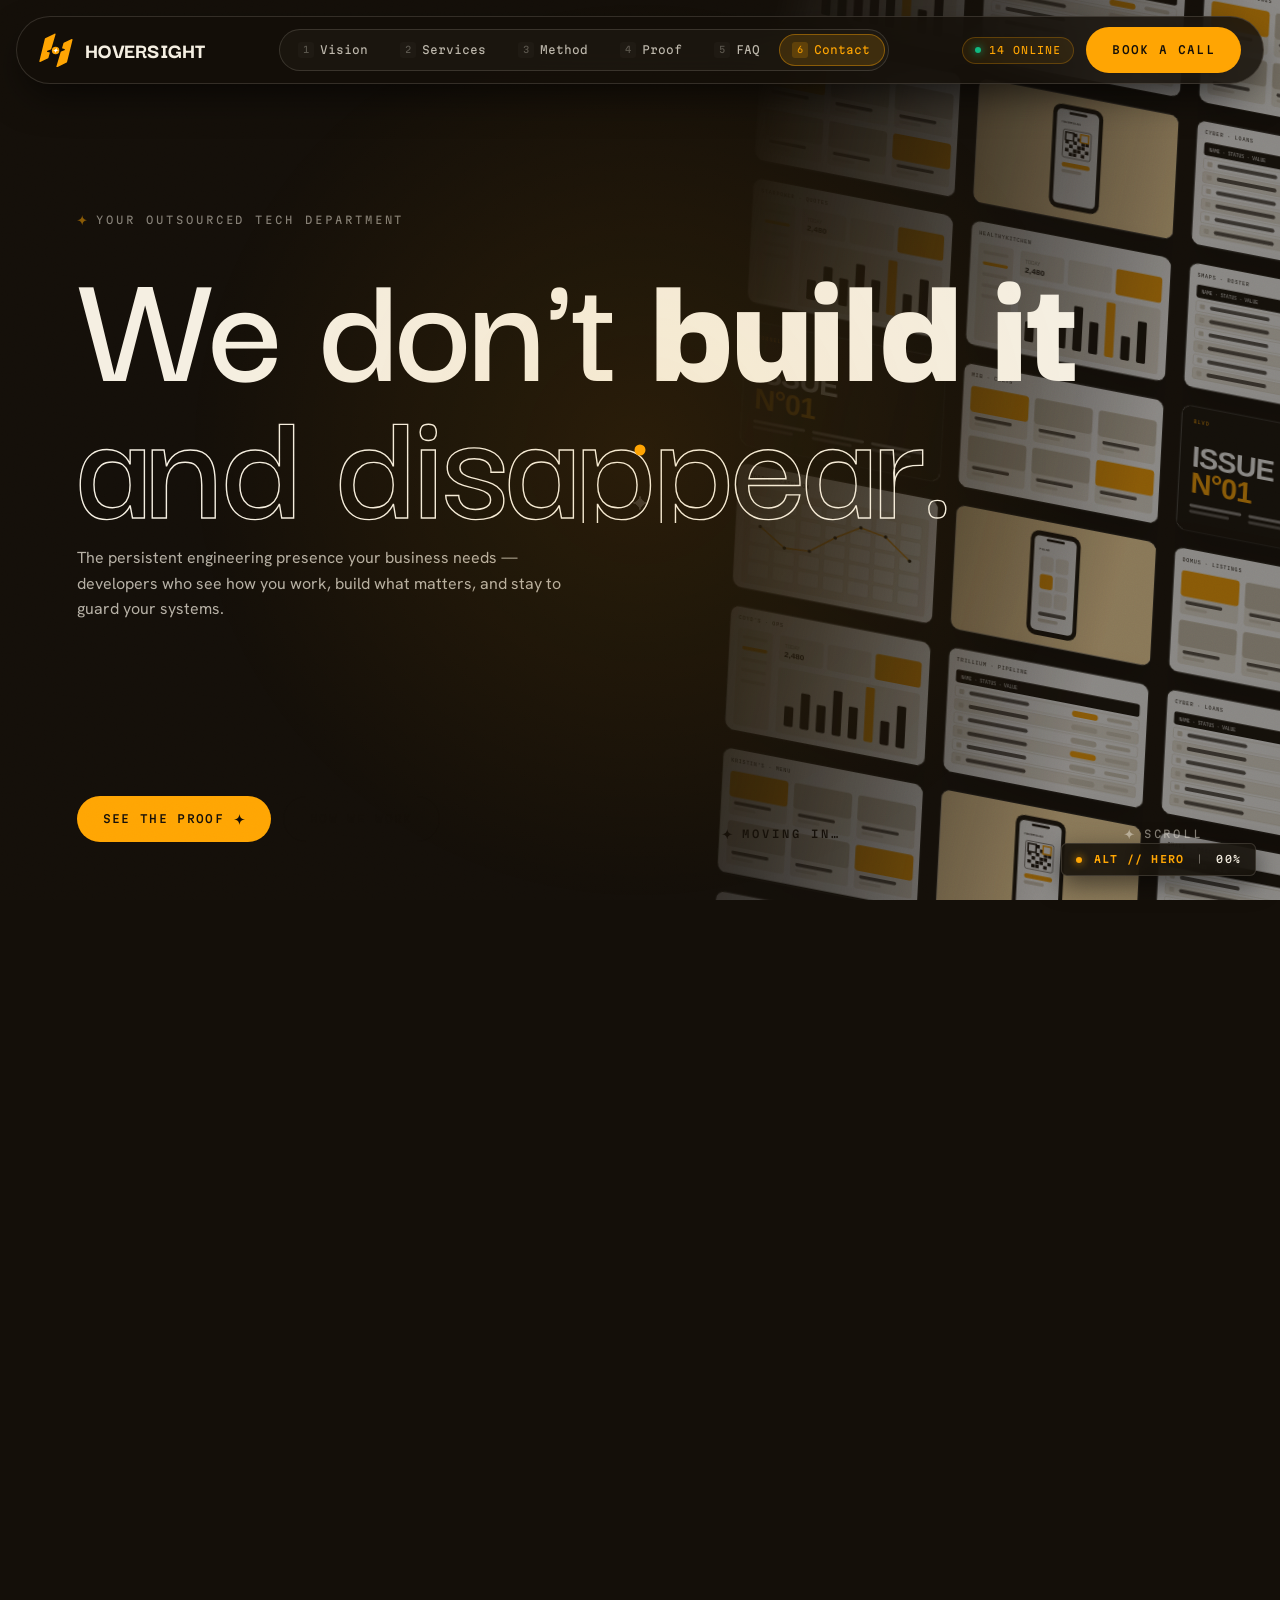
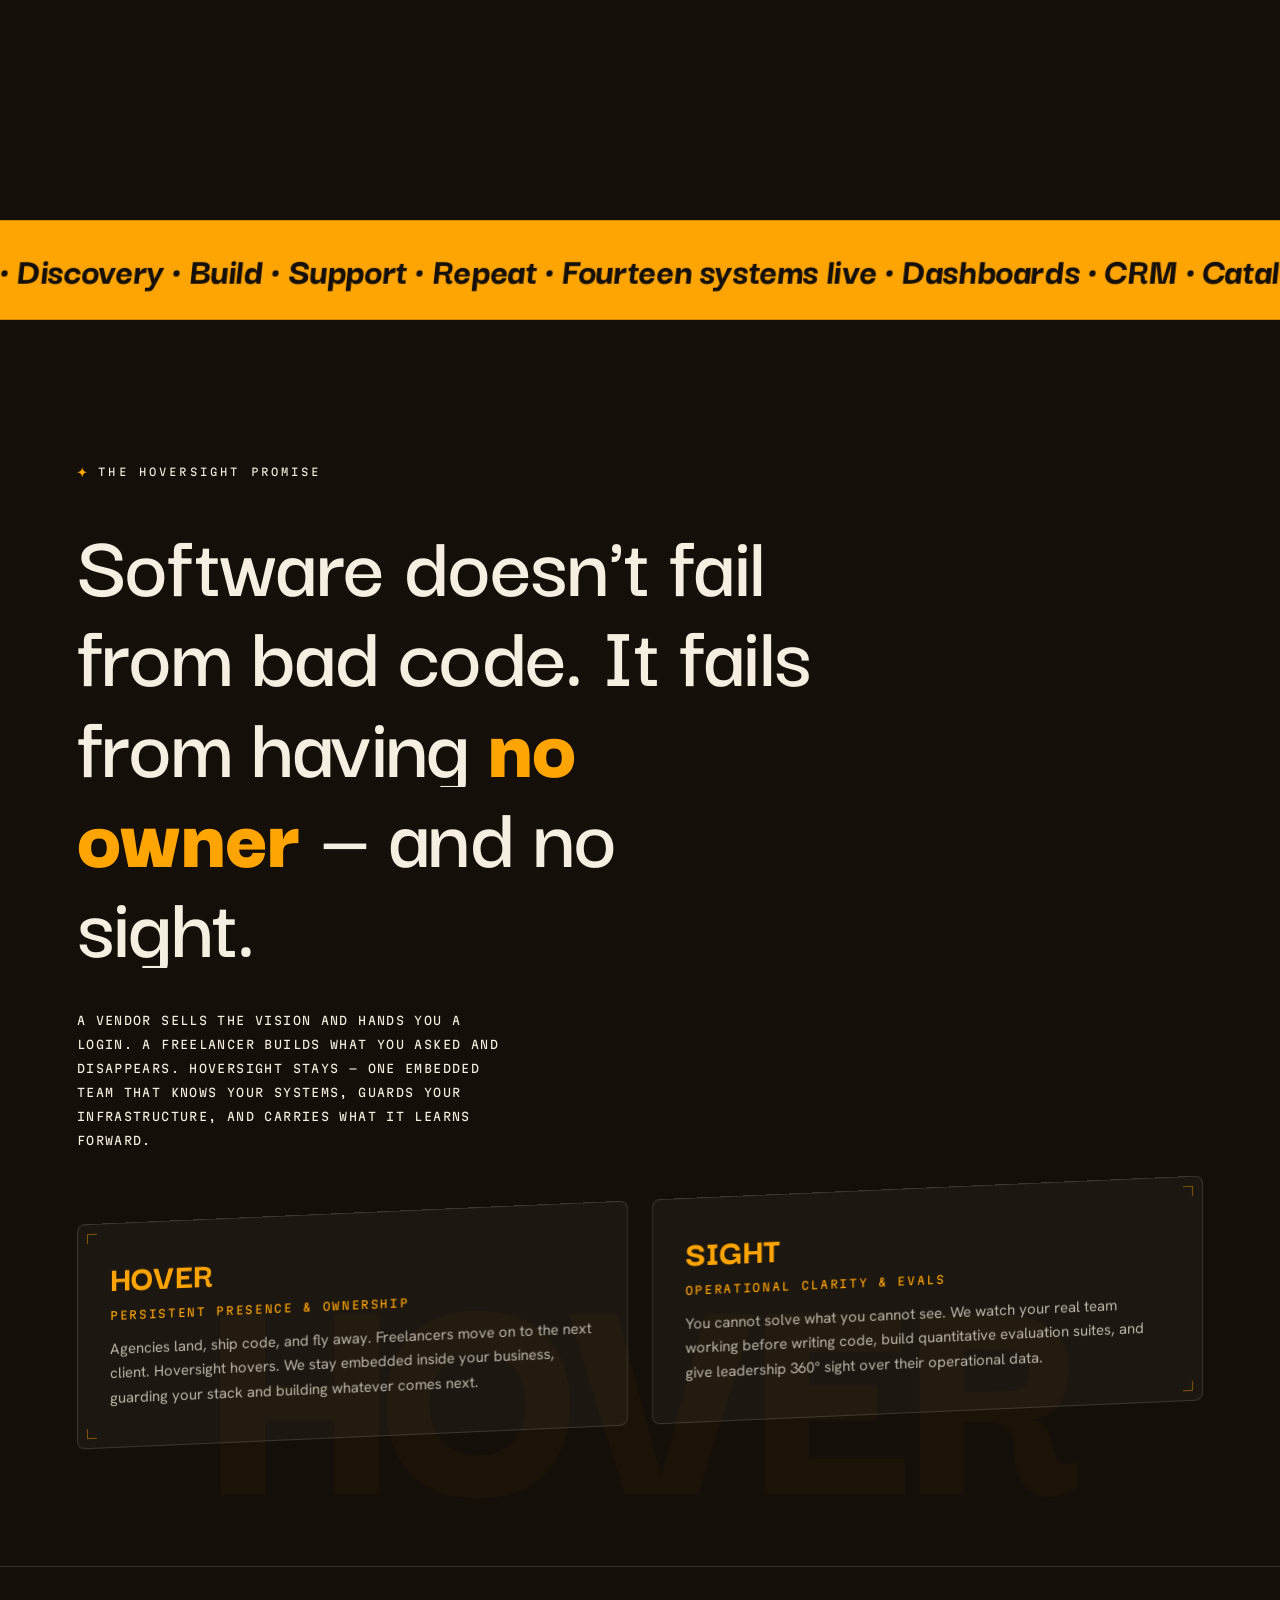
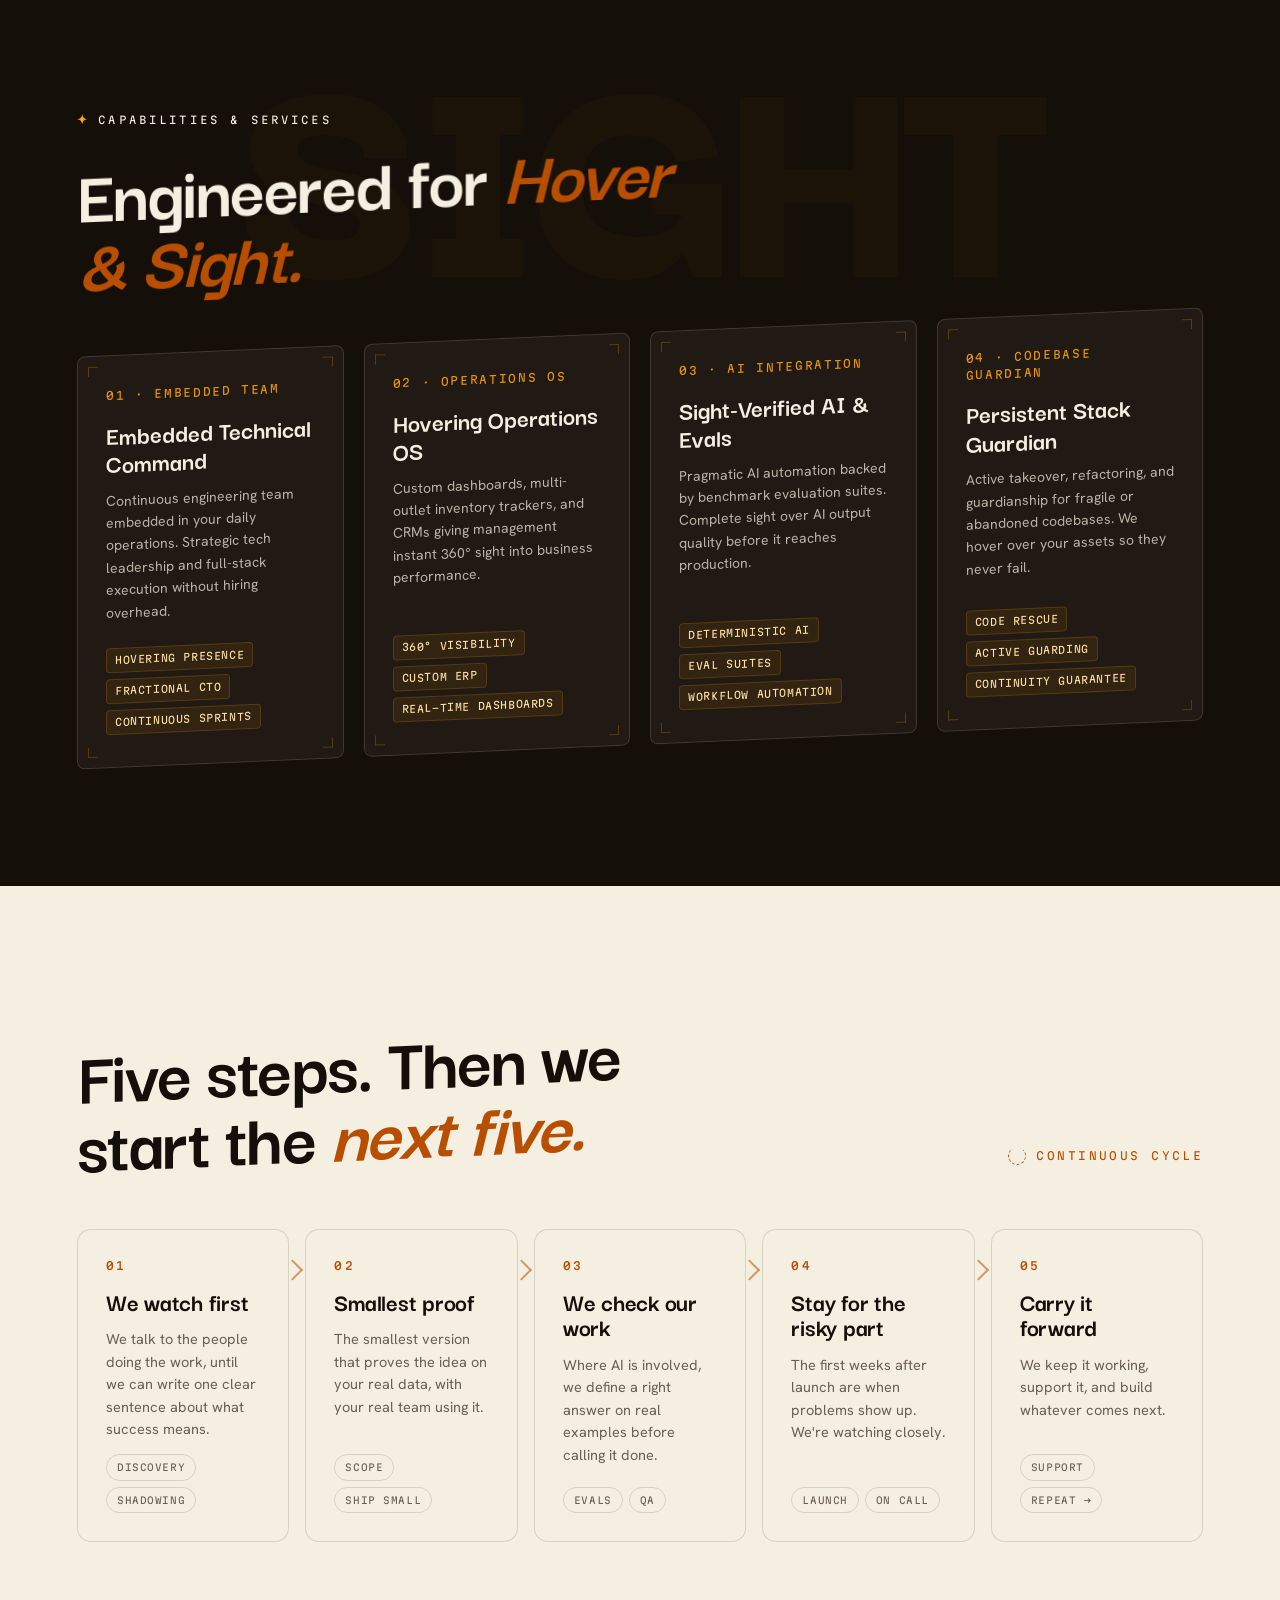
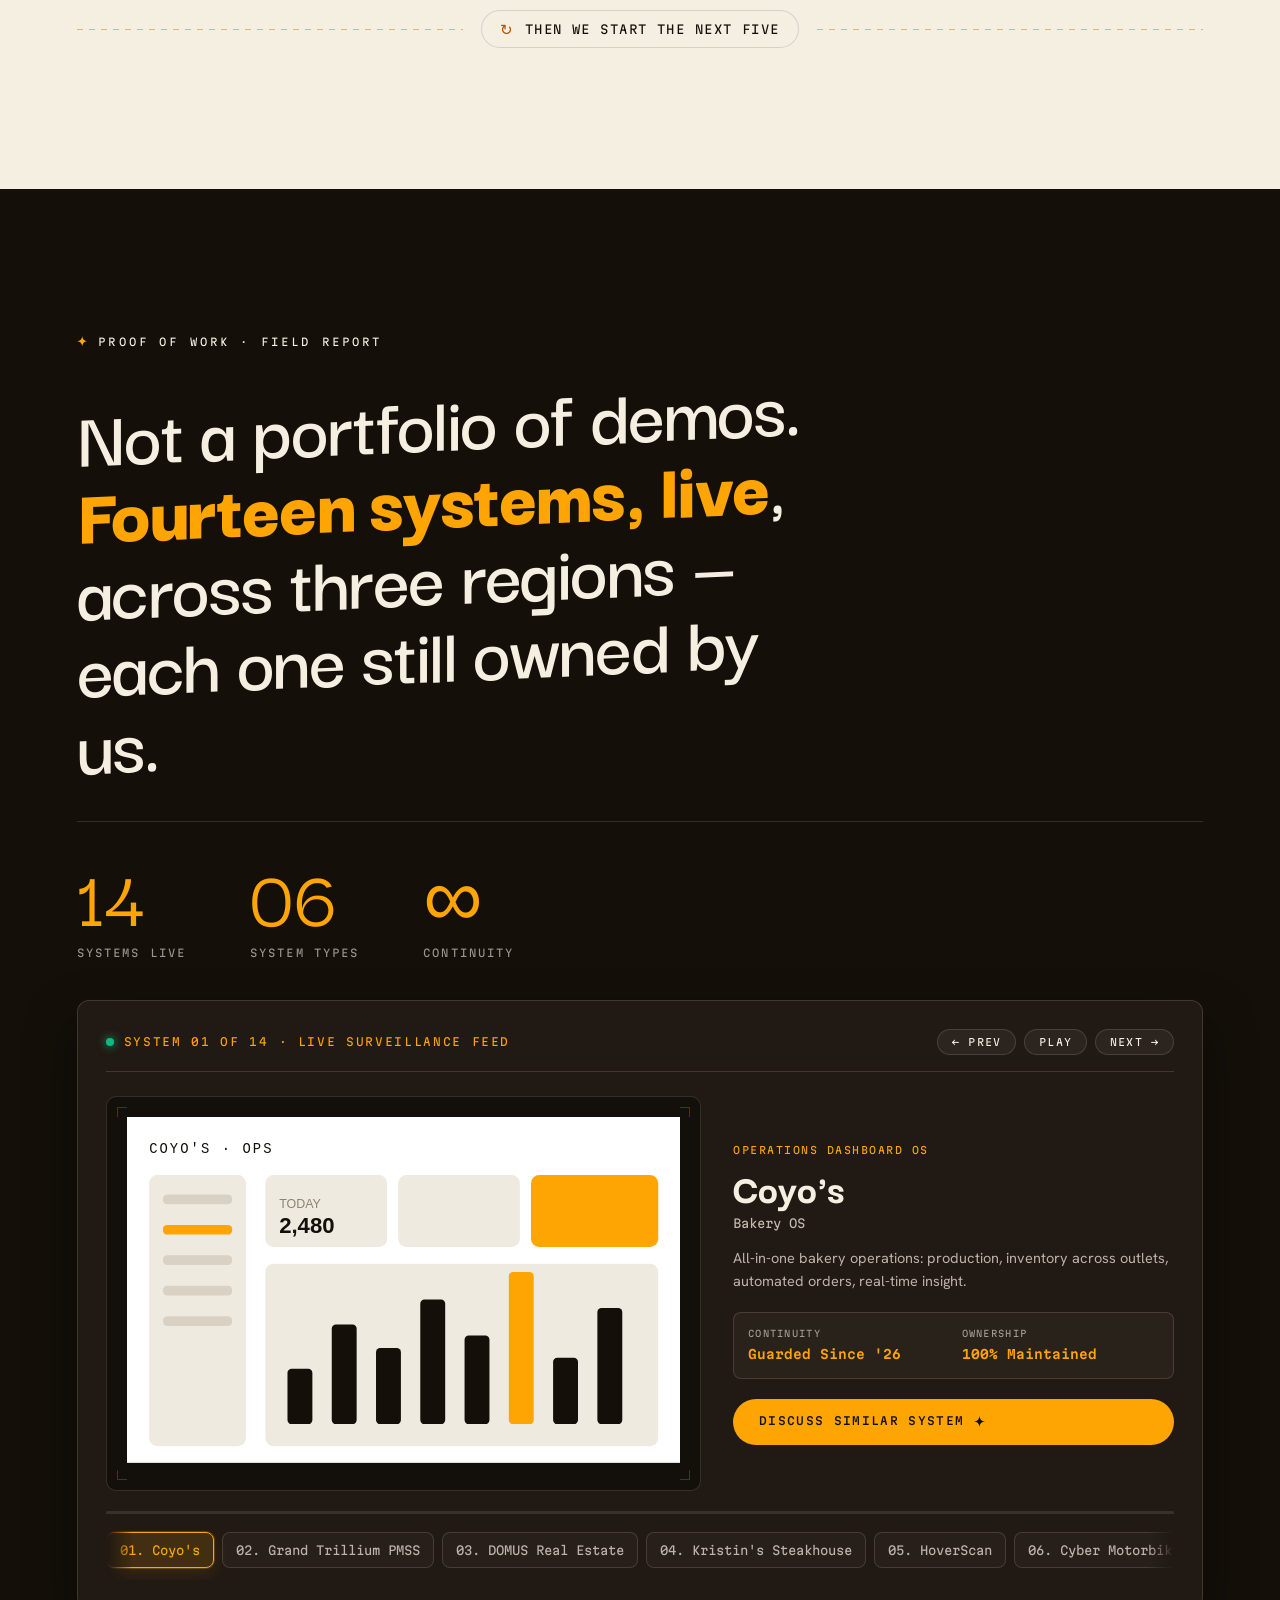
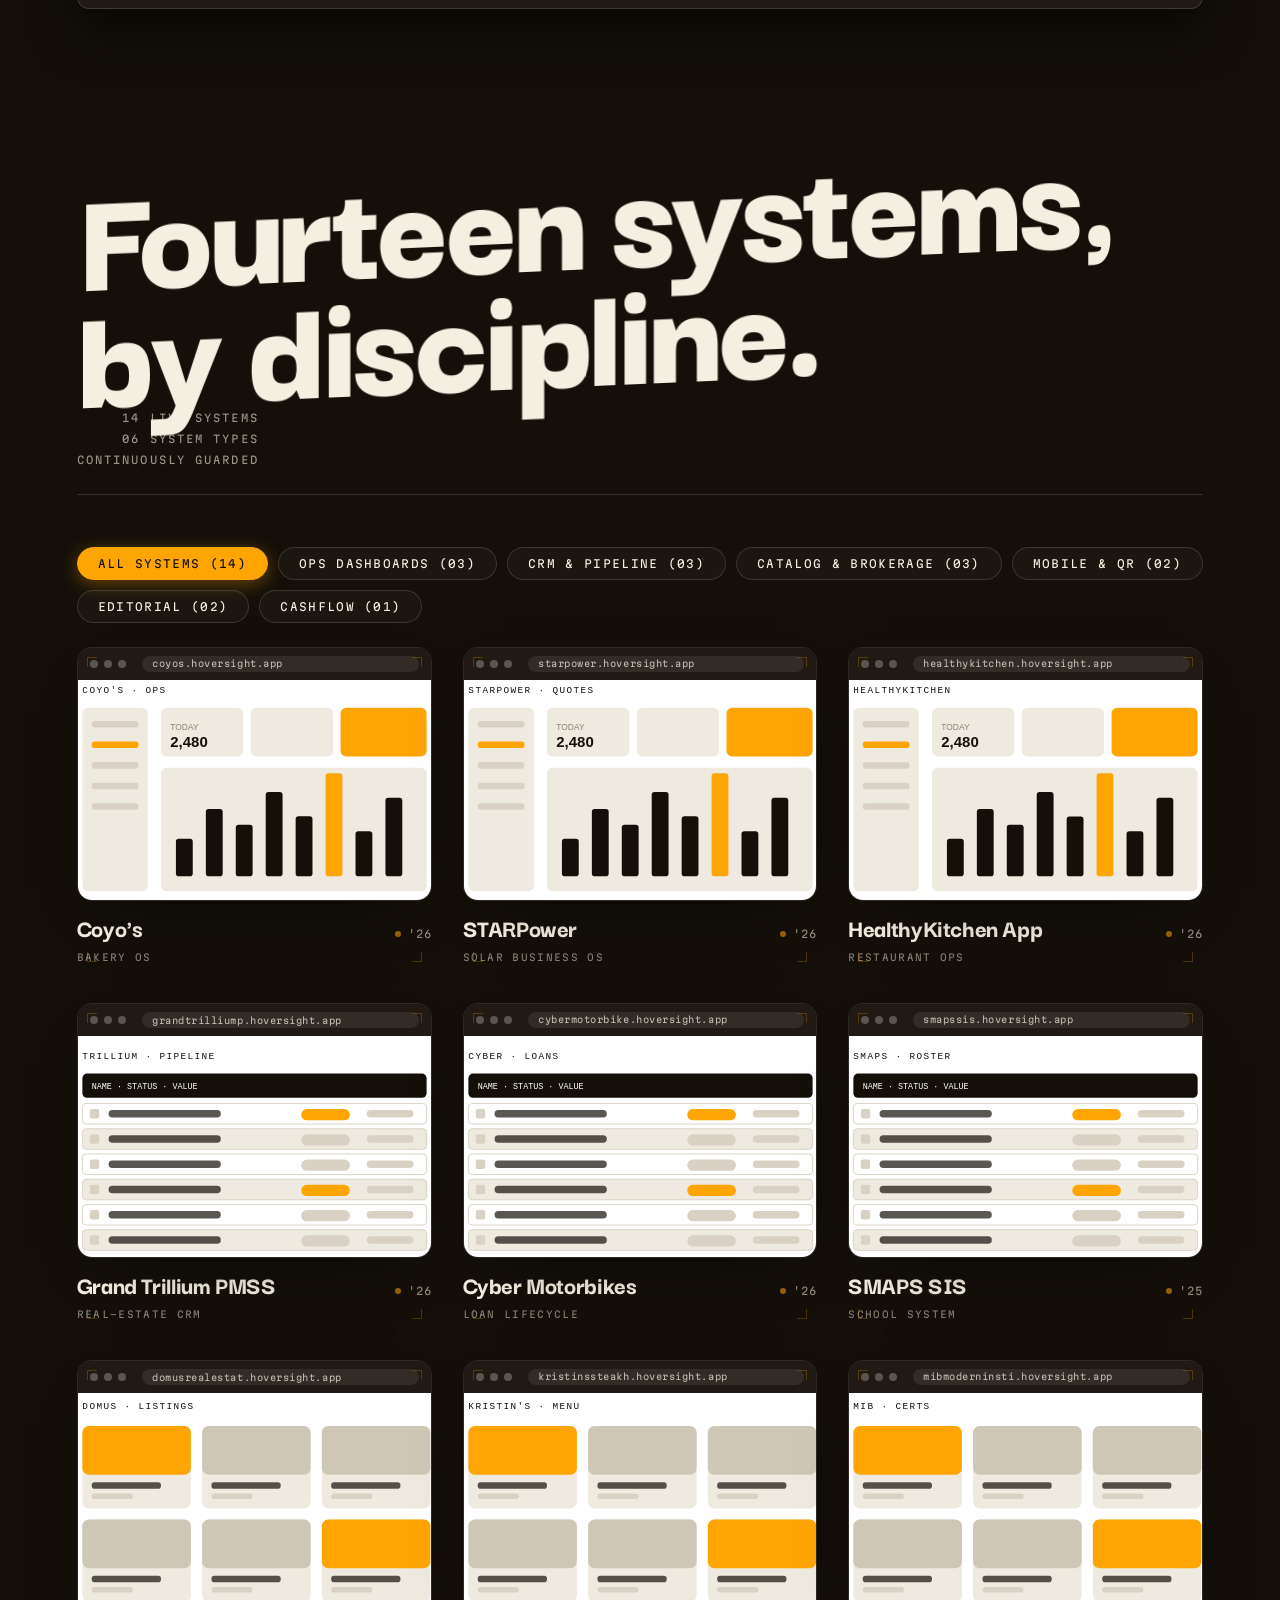
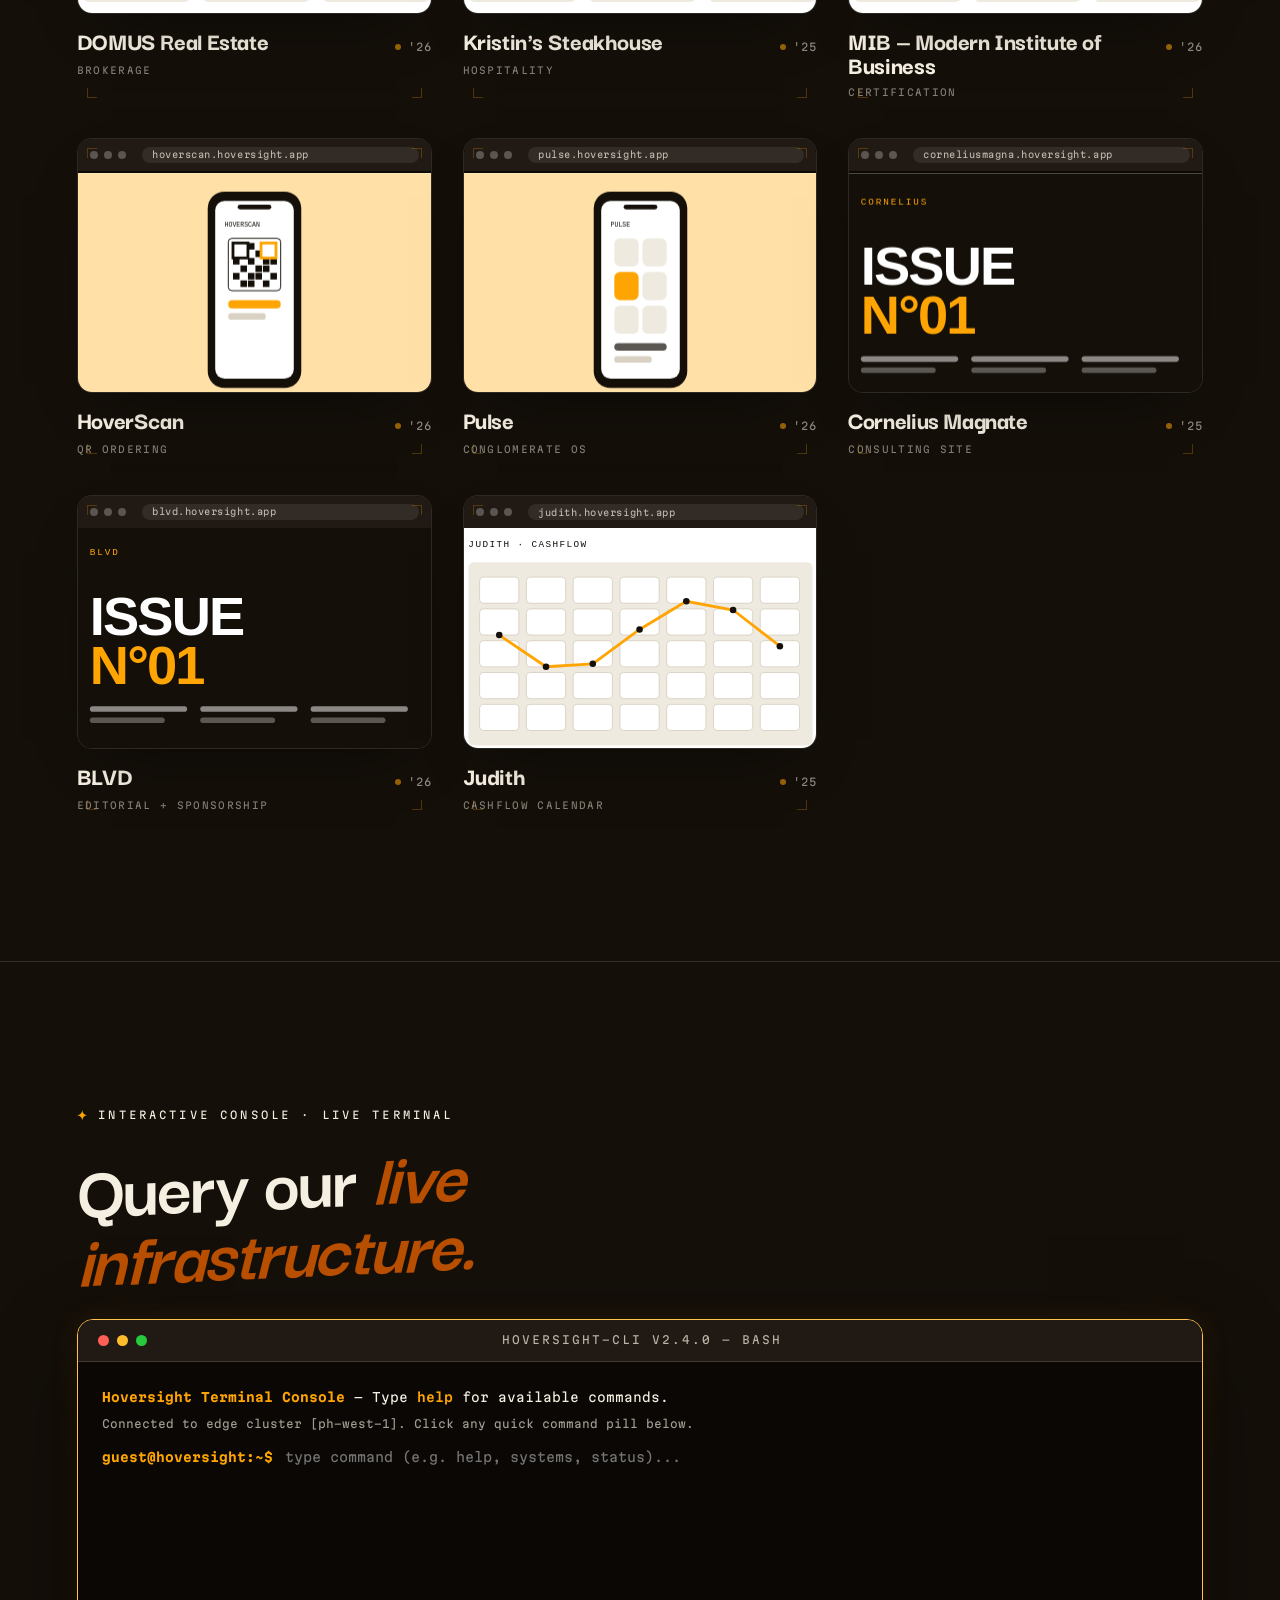
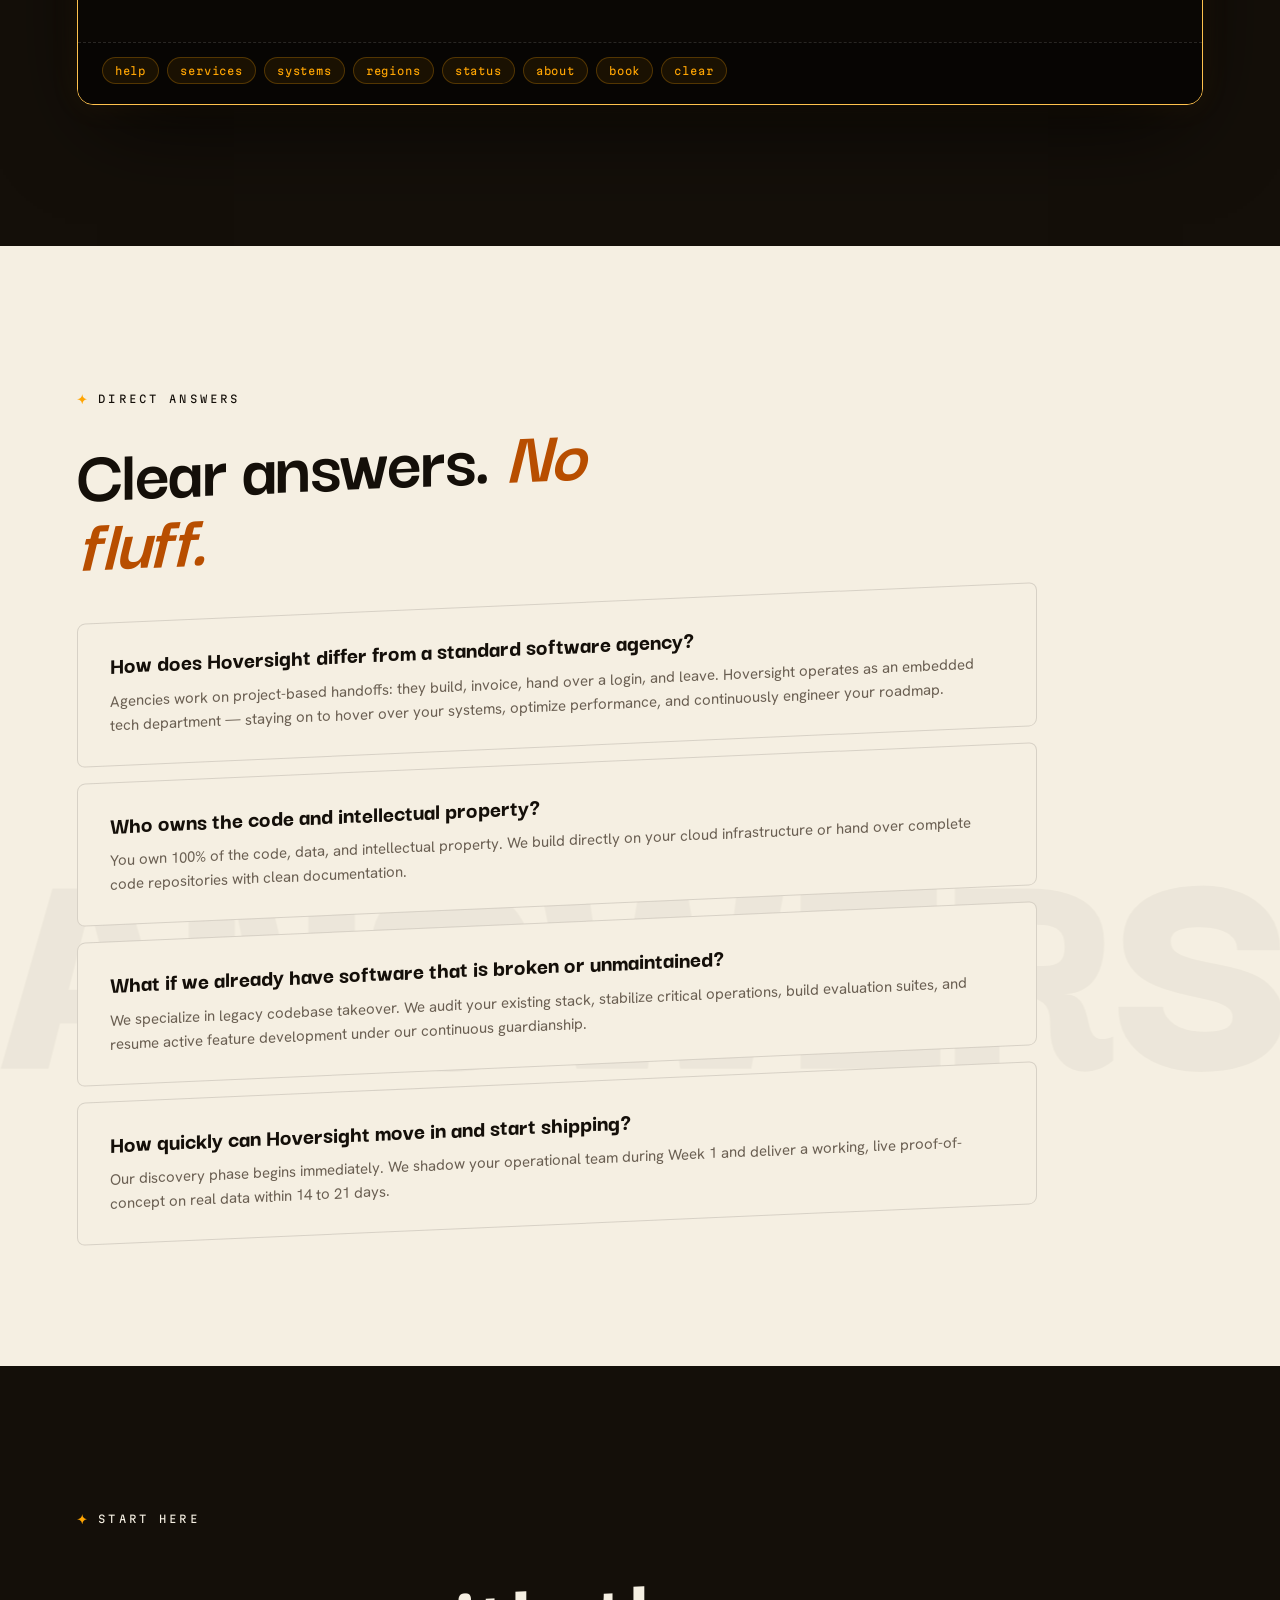
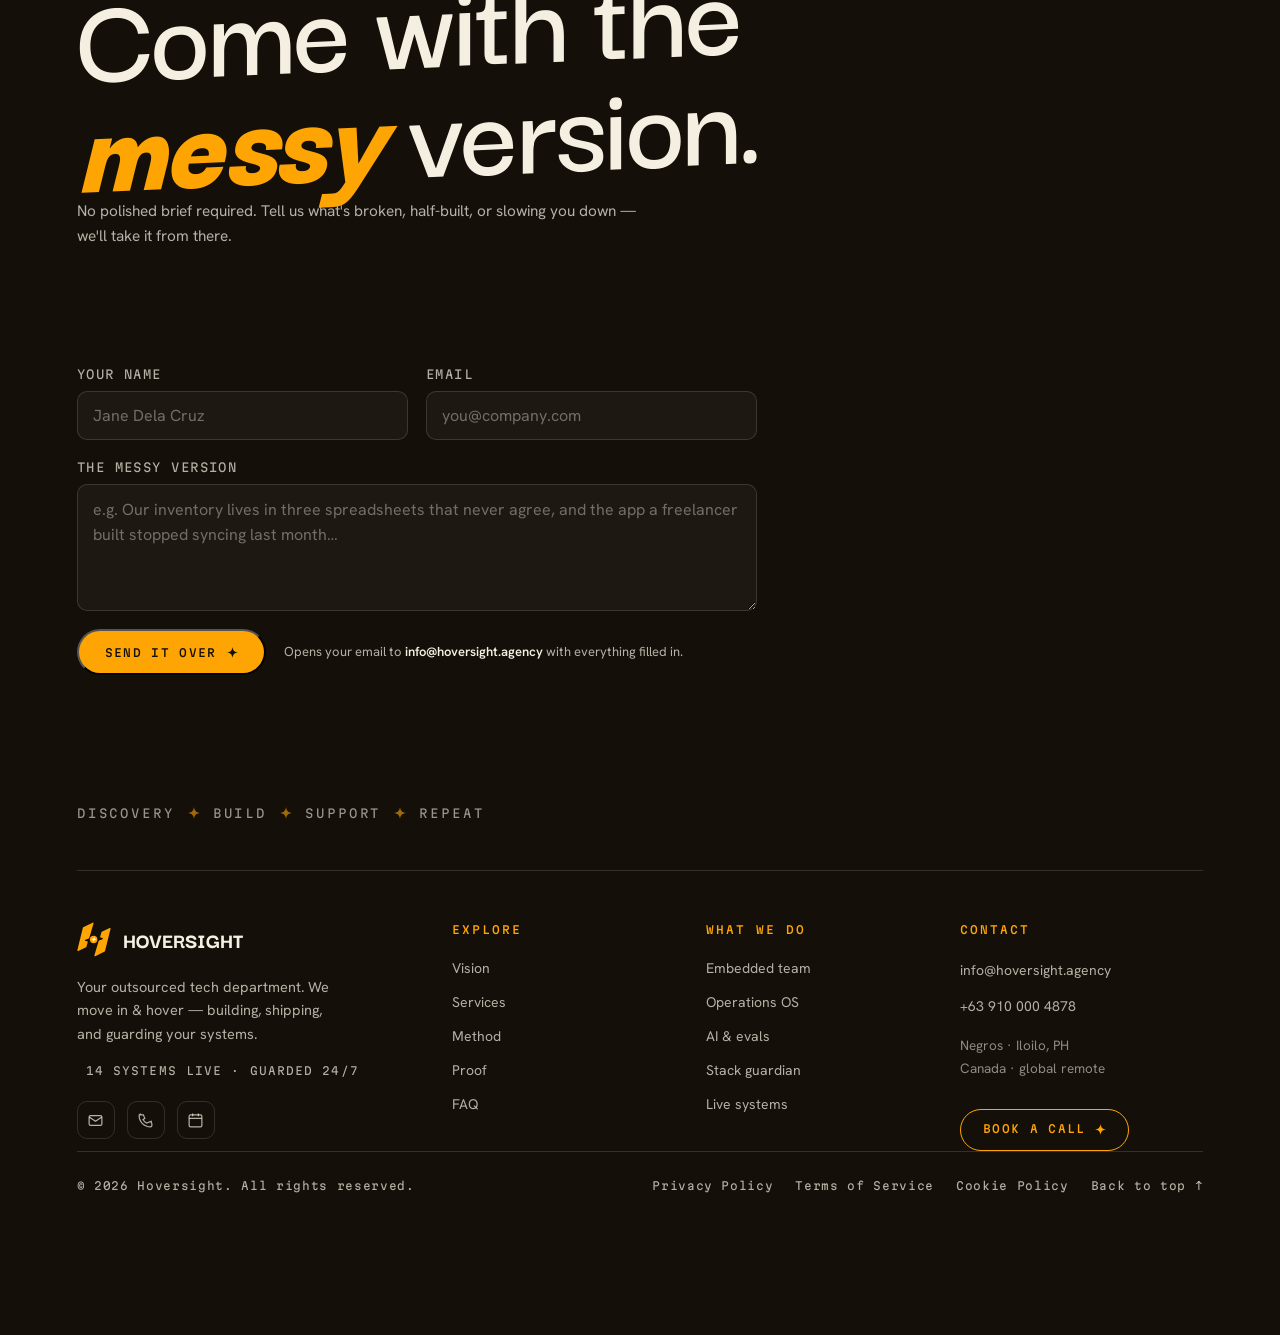
==== commit b4378e96: "Deploy v30" ====
--- a/public/index.html
+++ b/public/index.html
@@ -4,8 +4,7 @@
 <head>
   <meta charset="UTF-8">
   <meta name="viewport" content="width=device-width, initial-scale=1.0">
-  <title>Hoversight AI Consulting — Operating System Studio</title>
-  <meta name="description" content="We don't build you an app. We build the operating system your business runs on. Positioning, ontology mapping, and delivery standards for Hoversight AI Consulting.">
+  <title>Hoversight — Proof of Work</title>
   <link rel="preconnect" href="https://fonts.googleapis.com">
   <link rel="preconnect" href="https://fonts.gstatic.com" crossorigin>
   <link
@@ -17,15 +16,14 @@
       --amber-lo: #FFC24D;
       --amber-hi: #FFE0A6;
       --ember: #B84E00;
-      --ink: #000000;
-      --ink-2: #110E0A;
-      --paper: #FFFFFF;
-      --paper-2: #F2F2F2;
-      --mono-grey: #777777;
-      --muted-d: rgba(255, 255, 255, .72);
-      --muted-l: #555555;
-      --line-d: rgba(255, 255, 255, .14);
-      --line-l: rgba(0, 0, 0, .12);
+      --ink: #140F09;
+      --ink-2: #211913;
+      --paper: #F5EFE2;
+      --paper-2: #E9E0CE;
+      --muted-d: rgba(245, 239, 226, .72);
+      --muted-l: #6A5F52;
+      --line-d: rgba(245, 239, 226, .14);
+      --line-l: rgba(20, 15, 9, .13);
       --ease: cubic-bezier(.19, 1, .22, 1);
       --ease2: cubic-bezier(.7, 0, .2, 1);
       --disp: "Darker Grotesque", sans-serif;
@@ -36,50 +34,50 @@
     * {
       margin: 0;
       padding: 0;
-      box-sizing: border-box;
+      box-sizing: border-box
     }
 
     html {
-      scroll-behavior: smooth;
+      scroll-behavior: smooth
     }
 
     body {
       font-family: var(--body);
       font-size: 16px;
-      line-height: 1.55;
+      line-height: 1.5;
       background: var(--ink);
       color: var(--paper);
       -webkit-font-smoothing: antialiased;
       overflow-x: hidden;
-      cursor: none;
+      cursor: none
     }
 
     body:not(.ready) * {
-      animation-play-state: paused !important;
+      animation-play-state: paused !important
     }
 
     ::selection {
       background: var(--amber);
-      color: var(--ink);
+      color: var(--ink)
     }
 
     a {
       color: inherit;
-      text-decoration: none;
+      text-decoration: none
     }
 
     :focus-visible {
       outline: 2px solid var(--amber);
       outline-offset: 4px;
-      border-radius: 2px;
+      border-radius: 2px
     }
 
     .spark svg {
-      display: block;
+      display: block
     }
 
     .sp-path {
-      fill: currentColor;
+      fill: currentColor
     }
 
     /* grain + scroll progress */
@@ -88,9 +86,9 @@
       inset: 0;
       z-index: 9995;
       pointer-events: none;
-      opacity: .04;
+      opacity: .05;
       mix-blend-mode: overlay;
-      background-image: url("data:image/svg+xml,%3Csvg xmlns='http://www.w3.org/2000/svg' width='140' height='140'%3E%3Cfilter id='n'%3E%3CfeTurbulence type='fractalNoise' baseFrequency='.9' numOctaves='2'/%3E%3C/filter%3E%3Crect width='100%25' height='100%25' filter='url(%23n)'/%3E%3C/svg%3E");
+      background-image: url("data:image/svg+xml,%3Csvg xmlns='http://www.w3.org/2000/svg' width='140' height='140'%3E%3Cfilter id='n'%3E%3CfeTurbulence type='fractalNoise' baseFrequency='.9' numOctaves='2'/%3E%3C/filter%3E%3Crect width='100%25' height='100%25' filter='url(%23n)'/%3E%3C/svg%3E")
     }
 
     .scrollbar {
@@ -100,7 +98,67 @@
       height: 3px;
       background: var(--amber);
       width: 0;
-      z-index: 9996;
+      z-index: 9996
+    }
+
+    /* preloader */
+    #pre {
+      position: fixed;
+      inset: 0;
+      z-index: 9998;
+      background: var(--ink);
+      display: flex;
+      flex-direction: column;
+      align-items: center;
+      justify-content: center;
+      gap: 24px;
+      transition: opacity .8s var(--ease), visibility .8s
+    }
+
+    #pre.done {
+      opacity: 0;
+      visibility: hidden
+    }
+
+    #pre .spin {
+      color: var(--amber);
+      animation: spin 2.6s linear infinite
+    }
+
+    @keyframes spin {
+      to {
+        transform: rotate(360deg)
+      }
+    }
+
+    #pre .pct {
+      font-family: var(--mono);
+      font-size: 12px;
+      letter-spacing: .34em;
+      color: var(--muted-d)
+    }
+
+    #pre .wm {
+      font-family: var(--disp);
+      font-weight: 800;
+      font-size: clamp(40px, 7vw, 88px);
+      letter-spacing: -.02em;
+      color: var(--paper);
+      overflow: hidden;
+      height: 1em;
+      line-height: 1
+    }
+
+    #pre .wm span {
+      display: block;
+      transform: translateY(105%);
+      animation: rise .9s var(--ease) .15s forwards
+    }
+
+    @keyframes rise {
+      to {
+        transform: none
+      }
     }
 
     /* cursor */
@@ -108,76 +166,62 @@
       position: fixed;
       top: 0;
       left: 0;
-      width: 10px;
-      height: 10px;
+      width: 11px;
+      height: 11px;
       border-radius: 50%;
       background: var(--amber);
       pointer-events: none;
       z-index: 9999;
       transform: translate(-50%, -50%);
-      transition: width .3s var(--ease), height .3s var(--ease), background .3s;
+      transition: width .35s var(--ease), height .35s var(--ease), background .3s
     }
 
     .cur.big {
-      width: 54px;
-      height: 54px;
-      background: rgba(255, 165, 3, .12);
-      border: 1px solid var(--amber);
-    }
-
-    .cur-coord {
-      position: fixed;
-      top: 0;
-      left: 0;
-      font-family: var(--mono);
-      font-size: 9px;
-      letter-spacing: 0.14em;
-      color: var(--amber);
-      pointer-events: none;
-      z-index: 9999;
-      opacity: 0.7;
-      text-transform: uppercase;
+      width: 66px;
+      height: 66px;
+      background: rgba(255, 165, 3, .14);
+      border: 1px solid var(--amber)
     }
 
     @media(hover:none), (pointer:coarse) {
-      .cur, .cur-coord {
-        display: none;
+      .cur {
+        display: none
       }
+
       body {
-        cursor: auto;
+        cursor: auto
       }
     }
 
     section {
       position: relative;
-      padding: clamp(70px, 9vw, 140px) clamp(20px, 5vw, 100px);
+      padding: clamp(80px, 11vw, 168px) clamp(22px, 6vw, 124px)
     }
 
     .eyebrow {
       font-family: var(--mono);
       font-size: 10.5px;
-      font-weight: 500;
-      letter-spacing: .25em;
+      font-weight: 400;
+      letter-spacing: .3em;
       text-transform: uppercase;
       display: inline-flex;
       align-items: center;
-      gap: 10px;
-      color: var(--amber);
-      margin-bottom: 24px;
+      gap: 11px;
+      opacity: .72
     }
 
     .eyebrow .spark {
-      color: var(--amber);
+      color: var(--amber)
     }
 
     .dark {
       background: var(--ink);
-      color: var(--paper);
+      color: var(--paper)
     }
 
     .pale {
       background: var(--paper);
-      color: var(--ink);
+      color: var(--ink)
     }
 
     .cta {
@@ -189,44 +233,34 @@
       display: inline-flex;
       align-items: center;
       gap: 10px;
-      min-height: 44px;
-      padding: 0 24px;
+      min-height: 46px;
+      padding: 0 26px;
       border-radius: 40px;
       background: var(--amber);
       color: var(--ink);
-      transition: transform .3s var(--ease), background .2s, box-shadow .2s;
+      transition: transform .4s var(--ease), background .3s
     }
 
     .cta:hover {
       transform: translateY(-2px);
-      background: var(--amber-lo);
-      box-shadow: 0 4px 16px rgba(255, 165, 3, 0.3);
+      background: var(--amber-lo)
     }
 
     .cta.ghost {
       background: transparent;
-      border: 1px solid rgba(255, 255, 255, 0.3);
-      color: var(--paper);
-      font-weight: 400;
+      border: 1px solid currentColor;
+      font-weight: 400
     }
 
     .cta.ghost:hover {
-      border-color: var(--amber);
-      color: var(--amber);
-      background: rgba(255, 165, 3, 0.06);
-    }
-
-    .pale .cta.ghost {
-      border-color: rgba(0, 0, 0, 0.3);
-      color: var(--ink);
+      background: currentColor;
+      color: var(--ink)
     }
 
     .pale .cta.ghost:hover {
-      border-color: var(--ink);
-      background: rgba(0, 0, 0, 0.05);
-    }
-
-    /* ============ TOPBAR ============ */
+      color: var(--paper)
+    }
+
     .topbar {
       display: flex;
       justify-content: space-between;
@@ -236,33 +270,34 @@
       left: 50%;
       transform: translateX(-50%);
       z-index: 9998;
-      width: min(1320px, calc(100% - 32px));
-      padding: 10px 20px;
-      background: rgba(10, 8, 5, 0.88);
+      width: min(1280px, calc(100% - 32px));
+      padding: 10px 22px;
+      background: rgba(20, 15, 9, 0.82);
       backdrop-filter: blur(20px);
       -webkit-backdrop-filter: blur(20px);
       border: 1px solid var(--line-d);
       border-radius: 100px;
-      box-shadow: 0 16px 40px -10px rgba(0, 0, 0, 0.8);
-      transition: padding .3s var(--ease), background .3s, border-color .3s;
+      box-shadow: 0 16px 40px -10px rgba(0, 0, 0, 0.7);
+      transition: padding .3s var(--ease), background .3s, border-color .3s, transform .3s var(--ease);
     }
 
     .topbar.scrolled {
       padding: 8px 18px;
-      background: rgba(0, 0, 0, 0.95);
-      border-color: rgba(255, 165, 3, 0.28);
+      background: rgba(20, 15, 9, 0.92);
+      border-color: rgba(255, 165, 3, 0.25);
+      box-shadow: 0 20px 48px rgba(0, 0, 0, 0.8);
     }
 
     .brand {
       display: flex;
       align-items: center;
-      gap: 12px;
+      gap: 12px
     }
 
     .brand .logo {
-      width: 32px;
-      height: 33px;
-      transition: transform .5s var(--ease);
+      width: 34px;
+      height: 35px;
+      transition: transform .5s var(--ease)
     }
 
     .brand:hover .logo {
@@ -275,30 +310,30 @@
       letter-spacing: -.01em;
       font-size: 22px;
       text-transform: uppercase;
-      line-height: 1;
+      line-height: 1
     }
 
     .tnav {
       position: relative;
       display: flex;
       align-items: center;
-      gap: 2px;
-      background: rgba(255, 255, 255, 0.03);
-      padding: 3px;
+      gap: 4px;
+      background: rgba(245, 239, 226, 0.03);
+      padding: 4px;
       border-radius: 100px;
       border: 1px solid var(--line-d);
     }
 
     .nav-glider {
       position: absolute;
-      top: 3px;
+      top: 4px;
       left: 0;
-      height: calc(100% - 6px);
+      height: calc(100% - 8px);
       width: 0;
       background: rgba(255, 165, 3, 0.15);
       border: 1px solid rgba(255, 165, 3, 0.4);
       border-radius: 100px;
-      transition: all 0.3s var(--ease);
+      transition: all 0.35s var(--ease);
       pointer-events: none;
       z-index: 1;
     }
@@ -308,14 +343,15 @@
       z-index: 2;
       font-family: var(--mono);
       font-size: 11px;
+      text-transform: none;
       opacity: .75;
-      padding: 6px 12px;
-      min-height: 30px;
+      padding: 6px 14px;
+      min-height: 32px;
       display: inline-flex;
       align-items: center;
       gap: 6px;
       border-radius: 100px;
-      transition: opacity .2s, color .2s;
+      transition: opacity .3s, color .3s;
     }
 
     .tnav a:hover, .tnav a.active {
@@ -325,11 +361,12 @@
 
     .tnav a .hk {
       font-size: 9px;
-      opacity: 0.45;
+      opacity: 0.4;
       background: rgba(255,255,255,0.08);
-      padding: 1px 4px;
+      padding: 1px 5px;
       border-radius: 3px;
       font-family: var(--mono);
+      transition: opacity 0.2s, background 0.2s;
     }
 
     .tnav a:hover .hk, .tnav a.active .hk {
@@ -386,6 +423,12 @@
       border-radius: 50%;
       cursor: pointer;
       padding: 9px;
+      transition: background 0.2s, border-color 0.2s;
+    }
+
+    .mob-toggle:hover {
+      background: rgba(255, 165, 3, 0.15);
+      border-color: var(--amber);
     }
 
     .mob-toggle span {
@@ -405,7 +448,7 @@
       position: fixed;
       inset: 0;
       z-index: 9997;
-      background: rgba(0, 0, 0, 0.98);
+      background: rgba(20, 15, 9, 0.96);
       backdrop-filter: blur(24px);
       display: flex;
       flex-direction: column;
@@ -429,12 +472,13 @@
 
     .mob-nav a {
       font-family: var(--disp);
-      font-size: clamp(28px, 6vw, 42px);
+      font-size: clamp(32px, 7vw, 48px);
       font-weight: 800;
       color: var(--paper);
       display: flex;
       align-items: center;
-      gap: 14px;
+      gap: 16px;
+      transition: color 0.2s;
     }
 
     .mob-nav a:hover {
@@ -443,150 +487,355 @@
 
     .mob-nav a .hk {
       font-family: var(--mono);
-      font-size: 13px;
+      font-size: 14px;
       color: var(--amber);
     }
 
     .mob-drawer-foot {
-      margin-top: 36px;
-      padding-top: 20px;
+      margin-top: 40px;
+      padding-top: 24px;
       border-top: 1px solid var(--line-d);
       display: flex;
       flex-direction: column;
       gap: 16px;
     }
 
-    @media(max-width:960px) {
+    @media(max-width:880px) {
       .tnav { display: none; }
       .telemetry-badge { display: none; }
       .mob-toggle { display: flex; }
     }
 
-    /* ============ SCROLL HERO ============ */
+    /* ============ SCROLL-BLEED HERO ============ */
     .scrollhero {
-      min-height: 100vh;
+      height: 380vh;
       position: relative;
-      background: var(--ink);
+      background: var(--ink)
+    }
+
+    .stage {
+      position: sticky;
+      top: 0;
+      height: 100svh;
+      overflow: hidden;
+      display: flex;
+      flex-direction: column;
+      justify-content: space-between;
+      padding: clamp(24px, 3vw, 40px) clamp(22px, 6vw, 124px) clamp(38px, 5vw, 58px)
+    }
+
+    .stage .topbar {
+      position: relative;
+      z-index: 6
+    }
+
+    .bleed {
+      position: absolute;
+      left: 50%;
+      top: 56%;
+      width: 42vmax;
+      height: 42vmax;
+      border-radius: 50%;
+      z-index: 1;
+      background: radial-gradient(circle at 42% 40%, var(--amber-lo), var(--amber) 45%, var(--ember) 130%);
+      transform: translate(-50%, -50%) scale(calc(var(--p, 0)*9.2));
+      transform-origin: center;
+      filter: blur(calc((1 - var(--p, 0))*6px));
+      will-change: transform
+    }
+
+    .heart {
+      position: absolute;
+      left: 50%;
+      top: 56%;
+      z-index: 4;
+      color: #fff;
+      transform: translate(-50%, -50%) scale(calc(.3 + var(--p, 0)*7)) rotate(calc(var(--p, 0)*200deg));
+      opacity: calc(.15 + var(--p, 0)*.8);
+      will-change: transform;
+      pointer-events: none
+    }
+
+    .heart svg {
+      width: 60px;
+      height: 60px
+    }
+
+    .particles {
+      position: absolute;
+      inset: 0;
+      z-index: 3;
+      pointer-events: none;
+      opacity: calc(var(--p, 0)*.85)
+    }
+
+    .particles .spark {
+      position: absolute;
+      color: #fff;
+      will-change: transform
+    }
+
+    /* ===== HERO PROJECT MOSAIC (skewed, moving, right side) ===== */
+    .hero-mosaic {
+      position: absolute;
+      z-index: 2;
+      top: -12%;
+      right: -8%;
+      width: 48%;
+      height: 128%;
+      display: flex;
+      gap: 16px;
+      transform: skewY(8deg) rotate(3deg) scale(1.04);
+      transform-origin: top left;
+      opacity: calc((1 - var(--p, 0)) * 0.5);
+      pointer-events: none;
+      -webkit-mask-image: linear-gradient(100deg, transparent 4%, rgba(0, 0, 0, .35) 26%, #000 58%);
+      mask-image: linear-gradient(100deg, transparent 4%, rgba(0, 0, 0, .35) 26%, #000 58%);
+      will-change: opacity;
+    }
+
+    .mos-col {
+      flex: 1;
+      overflow: hidden;
+    }
+
+    .mos-track {
+      display: flex;
+      flex-direction: column;
+      animation: mosScroll var(--dur, 42s) linear infinite;
+    }
+
+    .mos-col:nth-child(even) .mos-track {
+      animation-direction: reverse;
+    }
+
+    .mos-tile {
+      border-radius: 10px;
+      overflow: hidden;
+      border: 1px solid rgba(245, 239, 226, .10);
+      background: #0d0a06;
+      box-shadow: 0 12px 34px rgba(0, 0, 0, .45);
+      margin-bottom: 16px;
+      /* spacing lives on the tile (not the track's gap) so the duplicated set
+         tiles seamlessly: translateY(-50%) lands exactly one copy over. */
+    }
+
+    .mos-tile svg {
+      display: block;
+      width: 100%;
+      height: auto;
+    }
+
+    @keyframes mosScroll {
+      from { transform: translateY(0); }
+      to { transform: translateY(-50%); }
+    }
+
+    @media (max-width: 900px) {
+      .hero-mosaic { display: none; }
+    }
+
+    .rmstatic .hero-mosaic { display: none; }
+
+    .stage-core {
+      position: relative;
+      z-index: 5;
+      flex: 1;
       display: flex;
       flex-direction: column;
       justify-content: center;
-      padding-top: 100px;
-      padding-bottom: 60px;
-    }
-
-    .stage {
-      padding: clamp(20px, 3vw, 40px) clamp(20px, 5vw, 100px);
-      display: flex;
-      flex-direction: column;
-      gap: 32px;
-      max-width: 1380px;
-      margin: 0 auto;
-      width: 100%;
-    }
-
-    .stage-core {
-      display: flex;
-      flex-direction: column;
-      gap: 20px;
-      max-width: 1100px;
-    }
-
-    .hero-badge {
-      font-family: var(--mono);
-      font-size: 11px;
-      letter-spacing: .25em;
+      gap: 22px;
+      max-width: 1280px
+    }
+
+    .line {
+      font-family: var(--disp);
+      letter-spacing: -.02em;
+      line-height: .82;
+      font-size: clamp(58px, 13vw, 210px)
+    }
+
+    .line-dark {
+      font-weight: 600
+    }
+
+    .line-dark .ln {
+      display: block;
+      overflow: hidden
+    }
+
+    .line-dark .ln i {
+      display: block;
+      font-style: normal;
+      transform: translateY(110%);
+      transition: transform 1s var(--ease)
+    }
+
+    body.ready .line-dark .ln:nth-child(1) i {
+      transition-delay: .05s
+    }
+
+    body.ready .line-dark .ln:nth-child(2) i {
+      transition-delay: .16s
+    }
+
+    body.ready .line-dark .ln i {
+      transform: none
+    }
+
+    .line-dark {
+      opacity: clamp(0, calc((.4 - var(--p, 0))/.36), 1);
+      transform: translateY(calc(var(--p, 0)*-34px))
+    }
+
+    .line-dark b {
+      font-weight: 900
+    }
+
+    .line-dark .dim {
+      -webkit-text-stroke: 1.4px var(--paper);
+      color: transparent
+    }
+
+    /* Fallback: if -webkit-text-stroke isn't supported, keep the word visible
+       instead of transparent (prevents an invisible headline segment). */
+    @supports not ((-webkit-text-stroke: 1px) or (text-stroke: 1px)) {
+      .line-dark .dim {
+        color: var(--paper);
+      }
+    }
+
+    /* Reduced motion / preview safety: render the ghosted word as a solid,
+       legible fill rather than relying on the stroke effect. */
+    .rmstatic .line-dark .dim {
+      -webkit-text-stroke: 0 !important;
+      color: var(--paper) !important;
+    }
+
+    .line-amber {
+      position: absolute;
+      color: var(--ink);
+      font-weight: 900;
+      font-style: italic;
+      opacity: clamp(0, calc((var(--p, 0) - .52)/.32), 1);
+      transform: translateY(calc((1 - var(--p, 0))*30px))
+    }
+
+    .hero-sub {
+      max-width: 520px;
+      font-size: clamp(15px, 1.25vw, 18px);
+      line-height: 1.6;
+      font-weight: 400;
+      opacity: clamp(0, calc((.32 - var(--p, 0))/.32), .72)
+    }
+
+    .stage-foot {
+      position: relative;
+      z-index: 5;
+      display: flex;
+      justify-content: space-between;
+      align-items: flex-end;
+      gap: 22px;
+      flex-wrap: wrap
+    }
+
+    .stage-foot .hero-cta {
+      display: flex;
+      gap: 12px;
+      flex-wrap: wrap;
+      opacity: clamp(0, calc((.28 - var(--p, 0))/.28), 1)
+    }
+
+    .progress {
+      font-family: var(--mono);
+      font-size: 10.5px;
+      letter-spacing: .28em;
       text-transform: uppercase;
-      color: var(--amber);
-      display: inline-flex;
+      color: var(--ink);
+      opacity: calc(var(--p, 0));
+      display: flex;
       align-items: center;
-      gap: 10px;
-    }
-
-    .line-hero {
-      font-family: var(--disp);
-      font-weight: 800;
-      letter-spacing: -.02em;
-      line-height: .92;
-      font-size: clamp(48px, 8.5vw, 120px);
-    }
-
-    .line-hero em {
-      font-style: normal;
-      color: var(--amber);
-      display: block;
-    }
-
-    .hero-sub {
-      font-size: clamp(16px, 1.3vw, 21px);
-      line-height: 1.6;
-      color: var(--muted-d);
-      max-width: 820px;
-      font-weight: 400;
-    }
-
-    .hero-plain-banner {
-      background: rgba(255, 165, 3, 0.06);
-      border-left: 3px solid var(--amber);
-      padding: 16px 20px;
-      border-radius: 0 8px 8px 0;
-      font-family: var(--mono);
-      font-size: 13px;
-      line-height: 1.6;
-      color: var(--paper);
-      max-width: 860px;
-    }
-
-    .hero-plain-banner b {
-      color: var(--amber);
-      font-weight: 600;
-    }
-
-    .stage-foot {
-      display: flex;
-      justify-content: space-between;
+      gap: 9px;
+      font-weight: 500
+    }
+
+    .scrollcue {
+      font-family: var(--mono);
+      font-size: 10.5px;
+      letter-spacing: .28em;
+      text-transform: uppercase;
+      opacity: clamp(0, calc((.22 - var(--p, 0))/.22), .5);
+      display: flex;
       align-items: center;
-      gap: 24px;
-      flex-wrap: wrap;
-      margin-top: 10px;
-    }
-
-    .hero-cta-group {
-      display: flex;
-      gap: 14px;
-      flex-wrap: wrap;
-    }
-
-    .hero-facts-strip {
-      display: flex;
-      gap: 24px;
-      flex-wrap: wrap;
-      font-family: var(--mono);
-      font-size: 11px;
-      letter-spacing: .12em;
-      text-transform: uppercase;
-      color: var(--mono-grey);
-    }
-
-    .hero-facts-strip span {
-      display: inline-flex;
-      align-items: center;
-      gap: 6px;
-      color: var(--paper);
-    }
-
-    .hero-facts-strip span::before {
-      content: "•";
-      color: var(--amber);
-    }
-
-    /* Marquee */
+      gap: 9px
+    }
+
+    .scrollcue .spark {
+      animation: bob 2.4s var(--ease) infinite
+    }
+
+    @keyframes bob {
+
+      0%,
+      100% {
+        transform: translateY(0)
+      }
+
+      50% {
+        transform: translateY(4px)
+      }
+    }
+
+    /* reduced-motion static hero */
+    .rmstatic .scrollhero {
+      height: auto
+    }
+
+    .rmstatic .stage {
+      position: static;
+      height: 100svh
+    }
+
+    .rmstatic .bleed {
+      transform: translate(-50%, -50%) scale(1);
+      filter: none
+    }
+
+    .rmstatic .heart {
+      opacity: .9;
+      transform: translate(-50%, -50%) scale(4)
+    }
+
+    .rmstatic .line-dark {
+      opacity: 0
+    }
+
+    .rmstatic .line-dark .ln i {
+      transform: none
+    }
+
+    .rmstatic .line-amber {
+      opacity: 1;
+      transform: none
+    }
+
+    .rmstatic .hero-sub,
+    .rmstatic .hero-cta {
+      opacity: .72
+    }
+
+    .rmstatic .particles {
+      display: none
+    }
+
+    /* marquee */
     .marquee {
-      padding: 16px 0;
+      padding: 20px 0;
       background: var(--amber);
       color: var(--ink);
       overflow: hidden;
-      border-top: 1px solid rgba(0, 0, 0, .2);
-      border-bottom: 1px solid rgba(0, 0, 0, .2);
+      border-top: 1px solid rgba(20, 15, 9, .18);
+      border-bottom: 1px solid rgba(20, 15, 9, .18)
     }
 
     .marquee .track {
@@ -596,1175 +845,881 @@
       width: max-content;
       font-family: var(--disp);
       font-weight: 800;
-      font-size: clamp(20px, 2.5vw, 32px);
+      font-size: clamp(22px, 3vw, 40px);
       letter-spacing: -.01em;
-      animation: scroll 28s linear infinite;
+      animation: scroll 24s linear infinite;
+      transition: transform .2s ease-out
     }
 
     @keyframes scroll {
-      to { transform: translateX(-50%); }
-    }
-
-    /* ============ SECTION 01 & 02: POSITIONING & ARGUMENT ============ */
-    .positioning-sec {
+      to {
+        transform: translateX(-50%)
+      }
+    }
+
+    /* vision */
+    .vision .quote {
+      font-family: var(--disp);
+      font-weight: 600;
+      letter-spacing: -.015em;
+      line-height: .98;
+      font-size: clamp(38px, 7.2vw, 112px);
+      max-width: 15ch
+    }
+
+    .vision .quote b {
+      font-weight: 900;
+      color: var(--amber)
+    }
+
+    .vision .quote .w {
+      display: inline-block;
+      overflow: hidden;
+      vertical-align: top
+    }
+
+    .vision .quote .w i {
+      display: inline-block;
+      font-style: normal;
+      transform: translateY(110%);
+      transition: transform .8s var(--ease)
+    }
+
+    .vision .quote.in .w i {
+      transform: none
+    }
+
+    .vision .attrib {
+      margin-top: 40px;
+      font-family: var(--mono);
+      font-size: 11.5px;
+      letter-spacing: .12em;
+      text-transform: uppercase;
+      opacity: .6;
+      max-width: 56ch;
+      line-height: 2.1;
+      font-weight: 400
+    }
+
+    /* method */
+    .method {
+      display: grid;
+      gap: clamp(42px, 5vw, 76px)
+    }
+
+    .method-head {
+      display: flex;
+      justify-content: space-between;
+      align-items: flex-end;
+      gap: 24px;
+      flex-wrap: wrap
+    }
+
+    .method-head h2 {
+      font-family: var(--disp);
+      font-weight: 700;
+      letter-spacing: -.02em;
+      line-height: .9;
+      font-size: clamp(38px, 6vw, 84px);
+      max-width: 15ch
+    }
+
+    .method-head h2 em {
+      font-style: italic;
+      color: var(--ember)
+    }
+
+    .phases {
+      display: grid;
+      grid-template-columns: repeat(auto-fit, minmax(210px, 1fr));
+      gap: 16px;
+    }
+
+    .phase {
+      position: relative;
+      background: var(--paper);
+      border: 1px solid var(--line-l);
+      border-radius: 14px;
+      padding: clamp(24px, 2.2vw, 34px);
+      display: flex;
+      flex-direction: column;
+      gap: 14px;
+      transition: background .4s, transform .5s var(--ease), border-color .4s, box-shadow .4s
+    }
+
+    .phase:hover {
+      background: var(--paper-2);
+      border-color: rgba(196, 120, 20, .38);
+      box-shadow: 0 10px 30px rgba(20, 15, 9, .06)
+    }
+
+    /* On wide screens the five stages sit in one connected row (a clear cycle),
+       with forward-flow arrows linking them; narrower screens wrap and drop arrows. */
+    @media (min-width: 1080px) {
+      .phases { grid-template-columns: repeat(5, 1fr); }
+      .phase:not(:last-child)::after {
+        content: '';
+        position: absolute;
+        top: 40px;
+        right: -12px;
+        width: 13px;
+        height: 13px;
+        transform: translateY(-50%) rotate(45deg);
+        border-top: 2px solid var(--ember);
+        border-right: 2px solid var(--ember);
+        opacity: .55;
+        z-index: 3
+      }
+    }
+
+    .phase .pnum {
+      font-family: var(--mono);
+      font-size: 11px;
+      letter-spacing: .2em;
+      color: var(--ember);
+      font-weight: 500
+    }
+
+    .phase h3 {
+      font-family: var(--disp);
+      font-weight: 700;
+      font-size: clamp(23px, 2vw, 30px);
+      letter-spacing: -.01em;
+      line-height: 1
+    }
+
+    .phase p {
+      font-size: 14.5px;
+      line-height: 1.55;
+      color: var(--muted-l)
+    }
+
+    /* ===== LIFECYCLE FRAMING (Method section) ===== */
+    .cycle-badge {
+      display: inline-flex;
+      align-items: center;
+      gap: 10px;
+      font-family: var(--mono);
+      font-size: 11px;
+      letter-spacing: .22em;
+      text-transform: uppercase;
+      color: var(--ember);
+    }
+
+    .cycle-ring {
+      width: 18px;
+      height: 18px;
+      border-radius: 50%;
+      border: 1.5px dashed var(--ember);
+      border-top-color: transparent;
+      animation: cycleSpin 3.4s linear infinite;
+    }
+
+    @keyframes cycleSpin { to { transform: rotate(360deg); } }
+
+    .lifecycle-loop {
+      display: flex;
+      align-items: center;
+      gap: 18px;
+      margin-top: 4px;
+    }
+
+    .lifecycle-loop .ll-arc {
+      flex: 1;
+      height: 1px;
+      background: repeating-linear-gradient(90deg, rgba(196, 120, 20, .5) 0 6px, transparent 6px 12px);
+    }
+
+    .lifecycle-loop .ll-badge {
+      display: inline-flex;
+      align-items: center;
+      gap: 10px;
+      font-family: var(--mono);
+      font-size: 12px;
+      letter-spacing: .12em;
+      text-transform: uppercase;
+      color: var(--ink);
+      white-space: nowrap;
+      padding: 9px 18px;
+      border: 1px solid var(--line-l);
+      border-radius: 999px;
+      background: var(--paper);
+    }
+
+    .lifecycle-loop .ll-spin {
+      color: var(--ember);
+      font-size: 15px;
+      line-height: 1;
+      display: inline-block;
+      animation: cycleSpin 3.4s linear infinite;
+    }
+
+    .rmstatic .cycle-ring,
+    .rmstatic .ll-spin { animation: none; }
+
+    @media (max-width: 640px) {
+      .lifecycle-loop .ll-arc { display: none; }
+      .lifecycle-loop { justify-content: center; }
+    }
+
+    .chips {
+      display: flex;
+      flex-wrap: wrap;
+      gap: 6px;
+      margin-top: auto
+    }
+
+    .chips span {
+      font-family: var(--mono);
+      font-size: 9.5px;
+      letter-spacing: .06em;
+      text-transform: uppercase;
+      border: 1px solid var(--line-l);
+      border-radius: 20px;
+      padding: 5px 10px;
+      color: var(--muted-l)
+    }
+
+    /* proof intro */
+    .proof-intro .big {
+      font-family: var(--disp);
+      font-weight: 600;
+      letter-spacing: -.02em;
+      line-height: .94;
+      font-size: clamp(36px, 6.4vw, 92px);
+      max-width: 18ch;
+      margin-top: 26px
+    }
+
+    .proof-intro .big b {
+      font-weight: 900;
+      color: var(--amber)
+    }
+
+    .stats {
+      display: flex;
+      gap: clamp(30px, 5vw, 90px);
+      flex-wrap: wrap;
+      margin-top: 56px;
       border-top: 1px solid var(--line-d);
-    }
-
-    .sec-head {
-      margin-bottom: 48px;
-    }
-
-    .sec-head h2 {
+      padding-top: 36px
+    }
+
+    .stat .n {
+      font-family: var(--disp);
+      font-weight: 500;
+      font-size: clamp(52px, 6.5vw, 104px);
+      line-height: .9;
+      color: var(--amber)
+    }
+
+    .stat .l {
+      font-family: var(--mono);
+      font-size: 10.5px;
+      letter-spacing: .2em;
+      text-transform: uppercase;
+      opacity: .6;
+      margin-top: 12px;
+      font-weight: 400
+    }
+
+    /* region + gallery */
+    .region-head {
+      display: flex;
+      justify-content: space-between;
+      align-items: flex-end;
+      gap: 24px;
+      flex-wrap: wrap;
+      border-bottom: 1px solid;
+      padding-bottom: 24px;
+      margin-bottom: clamp(36px, 4vw, 60px)
+    }
+
+    .dark .region-head {
+      border-color: var(--line-d)
+    }
+
+    .pale .region-head {
+      border-color: var(--line-l)
+    }
+
+    .region-head h2 {
+      font-family: var(--disp);
+      font-weight: 900;
+      letter-spacing: -.03em;
+      line-height: .76;
+      font-size: clamp(56px, 12vw, 168px);
+      will-change: transform
+    }
+
+    .region-head .meta {
+      font-family: var(--mono);
+      font-size: 10.5px;
+      letter-spacing: .2em;
+      text-transform: uppercase;
+      text-align: right;
+      opacity: .6;
+      line-height: 2;
+      font-weight: 400
+    }
+
+    .gallery {
+      display: grid;
+      grid-template-columns: repeat(auto-fill, minmax(300px, 1fr));
+      gap: clamp(22px, 2.4vw, 36px)
+    }
+
+    .card {
+      position: relative;
+      display: flex;
+      flex-direction: column;
+      gap: 15px;
+      transition: transform .5s var(--ease)
+    }
+
+    .card a.hit {
+      position: absolute;
+      inset: 0;
+      z-index: 3
+    }
+
+    .pv {
+      position: relative;
+      border-radius: 15px;
+      overflow: hidden;
+      border: 1px solid var(--line-d);
+      background: #0c0906;
+      box-shadow: 0 24px 60px -34px rgba(0, 0, 0, .75);
+      transition: border-color .4s, box-shadow .5s
+    }
+
+    .pale .pv {
+      border-color: var(--line-l)
+    }
+
+    .card:hover .pv {
+      border-color: var(--amber);
+      box-shadow: 0 34px 70px -30px rgba(184, 78, 0, .45)
+    }
+
+    .pv .chrome {
+      height: 32px;
+      display: flex;
+      align-items: center;
+      gap: 6px;
+      padding: 0 12px;
+      background: var(--ink-2)
+    }
+
+    .pale .pv .chrome {
+      background: #ddd4c2
+    }
+
+    .pv .chrome i {
+      width: 8px;
+      height: 8px;
+      border-radius: 50%;
+      background: rgba(255, 255, 255, .26)
+    }
+
+    .pale .pv .chrome i {
+      background: rgba(0, 0, 0, .2)
+    }
+
+    .pv .chrome .url {
+      margin-left: 10px;
+      flex: 1;
+      height: 16px;
+      border-radius: 8px;
+      background: rgba(255, 255, 255, .08);
+      font-family: var(--mono);
+      font-size: 9px;
+      letter-spacing: .06em;
+      color: var(--muted-d);
+      display: flex;
+      align-items: center;
+      padding: 0 10px
+    }
+
+    .pale .pv .chrome .url {
+      background: rgba(0, 0, 0, .05);
+      color: var(--muted-l)
+    }
+
+    .pv .screenwrap {
+      overflow: hidden
+    }
+
+    .pv .screen {
+      display: block;
+      width: 100%;
+      aspect-ratio: 16/10;
+      background: var(--paper);
+      will-change: transform
+    }
+
+    .pv .screen svg {
+      display: block;
+      width: 100%;
+      height: 100%
+    }
+
+    .pv::after {
+      content: "";
+      position: absolute;
+      inset: 0;
+      background: var(--amber);
+      opacity: 0;
+      transition: opacity .5s;
+      pointer-events: none;
+      mix-blend-mode: multiply
+    }
+
+    .card:hover .pv::after {
+      opacity: .09
+    }
+
+    .card .meta {
+      display: flex;
+      flex-direction: column;
+      gap: 8px
+    }
+
+    .card .top {
+      display: flex;
+      justify-content: space-between;
+      align-items: baseline;
+      gap: 12px
+    }
+
+    .card .nm {
       font-family: var(--disp);
       font-weight: 800;
+      font-size: clamp(24px, 2vw, 32px);
+      letter-spacing: -.015em;
+      line-height: .94
+    }
+
+    .card .yr {
+      font-family: var(--mono);
+      font-size: 10.5px;
+      letter-spacing: .1em;
+      opacity: .55;
+      display: flex;
+      align-items: center;
+      gap: 7px;
+      white-space: nowrap
+    }
+
+    .card .live {
+      width: 6px;
+      height: 6px;
+      border-radius: 50%;
+      background: var(--amber)
+    }
+
+    .card:hover .live {
+      animation: ping 1.4s ease-out infinite
+    }
+
+    @keyframes ping {
+      0% {
+        box-shadow: 0 0 0 0 rgba(255, 165, 3, .6)
+      }
+
+      100% {
+        box-shadow: 0 0 0 9px rgba(255, 165, 3, 0)
+      }
+    }
+
+    .card .tag {
+      font-family: var(--mono);
+      font-size: 9.5px;
+      letter-spacing: .14em;
+      text-transform: uppercase;
+      opacity: .5;
+      font-weight: 400
+    }
+
+    .card .dsc {
+      font-size: 13.5px;
+      line-height: 1.55;
+      max-height: 0;
+      opacity: 0;
+      overflow: hidden;
+      transition: max-height .5s var(--ease), opacity .4s
+    }
+
+    .dark .card .dsc {
+      color: var(--muted-d)
+    }
+
+    .pale .card .dsc {
+      color: var(--muted-l)
+    }
+
+    .card:hover .dsc,
+    .card:focus-within .dsc {
+      max-height: 120px;
+      opacity: 1
+    }
+
+    /* footer */
+    .foot {
+      display: flex;
+      flex-direction: column;
+      gap: clamp(46px, 6vw, 84px)
+    }
+
+    .foot h2 {
+      font-family: var(--disp);
+      font-weight: 600;
       letter-spacing: -.02em;
-      font-size: clamp(38px, 5.5vw, 76px);
-      line-height: .95;
-    }
-
-    .sec-head h2 em {
+      line-height: .86;
+      font-size: clamp(52px, 10vw, 168px);
+      max-width: 12ch
+    }
+
+    .foot h2 .aw {
+      color: var(--amber);
       font-style: italic;
+      font-weight: 900
+    }
+
+    .loop {
+      font-family: var(--mono);
+      font-size: clamp(10.5px, 1vw, 12px);
+      letter-spacing: .24em;
+      text-transform: uppercase;
+      display: flex;
+      gap: 13px;
+      flex-wrap: wrap;
+      opacity: .6;
+      align-items: center;
+      font-weight: 400
+    }
+
+    .loop .spark {
       color: var(--amber);
-    }
-
-    .sec-head p.sub {
-      font-size: 17px;
+      opacity: 1
+    }
+
+    .foot-grid {
+      display: flex;
+      justify-content: space-between;
+      align-items: flex-end;
+      gap: 30px;
+      flex-wrap: wrap;
+      border-top: 1px solid var(--line-d);
+      padding-top: 30px
+    }
+
+    .foot-grid .contact {
+      font-family: var(--mono);
+      font-size: 11px;
+      letter-spacing: .08em;
+      line-height: 2.1;
+      opacity: .7;
+      font-weight: 400
+    }
+
+    /* ===== SITEMAP FOOTER ===== */
+    .foot-main {
+      display: grid;
+      grid-template-columns: 1.6fr 1fr 1fr 1.2fr;
+      gap: clamp(28px, 4vw, 56px);
+      border-top: 1px solid var(--line-d);
+      padding-top: clamp(36px, 4vw, 54px);
+    }
+
+    .foot-brand {
+      display: flex;
+      flex-direction: column;
+      gap: 18px;
+    }
+
+    .foot-tagline {
+      font-size: 14.5px;
+      line-height: 1.6;
       color: var(--muted-d);
-      max-width: 780px;
-      margin-top: 14px;
-      line-height: 1.6;
-    }
-
-    .moves-grid {
-      display: grid;
-      grid-template-columns: repeat(auto-fit, minmax(300px, 1fr));
-      gap: 20px;
-      margin-bottom: 48px;
-    }
-
-    .move-card {
-      background: rgba(255, 255, 255, 0.02);
-      border: 1px solid var(--line-d);
-      border-radius: 12px;
-      padding: 30px 26px;
-      display: flex;
-      flex-direction: column;
-      gap: 14px;
-      transition: border-color .3s, background .3s;
-    }
-
-    .move-card:hover {
-      border-color: rgba(255, 165, 3, 0.4);
-      background: rgba(255, 165, 3, 0.03);
-    }
-
-    .move-num {
-      font-family: var(--mono);
-      font-size: 12px;
-      letter-spacing: .2em;
-      color: var(--amber);
-      font-weight: 600;
-    }
-
-    .move-card h3 {
-      font-family: var(--disp);
-      font-size: 26px;
-      font-weight: 700;
-      line-height: 1.1;
-    }
-
-    .move-card p {
-      font-size: 14.5px;
-      line-height: 1.65;
-      color: var(--muted-d);
-    }
-
-    /* Company Snapshot Panel */
-    .snapshot-panel {
-      background: #080604;
-      border: 1px solid rgba(255, 165, 3, 0.3);
-      border-radius: 14px;
-      overflow: hidden;
-      margin-top: 40px;
-    }
-
-    .snapshot-header {
-      background: var(--ink-2);
-      padding: 14px 24px;
-      border-bottom: 1px solid var(--line-d);
-      display: flex;
-      justify-content: space-between;
+      max-width: 34ch;
+    }
+
+    .foot-status {
+      display: inline-flex;
       align-items: center;
-      font-family: var(--mono);
-      font-size: 11px;
-      letter-spacing: .15em;
-      text-transform: uppercase;
-      color: var(--amber);
-    }
-
-    .snapshot-table {
-      width: 100%;
-      border-collapse: collapse;
-      font-size: 13.5px;
-    }
-
-    .snapshot-table tr {
-      border-bottom: 1px solid var(--line-d);
-    }
-
-    .snapshot-table tr:last-child {
-      border-bottom: none;
-    }
-
-    .snapshot-table td {
-      padding: 14px 24px;
-      vertical-align: top;
-    }
-
-    .snapshot-table td.lbl {
-      width: 220px;
+      gap: 9px;
       font-family: var(--mono);
       font-size: 11px;
       letter-spacing: .1em;
       text-transform: uppercase;
-      color: var(--mono-grey);
-      font-weight: 500;
-    }
-
-    .snapshot-table td.val {
-      color: var(--paper);
-    }
-
-    @media(max-width:700px) {
-      .snapshot-table td.lbl { width: 140px; }
-      .snapshot-table td { padding: 10px 16px; font-size: 12.5px; }
-    }
-
-    /* The 4 Promises */
-    .promises-grid {
-      display: grid;
-      grid-template-columns: repeat(auto-fit, minmax(260px, 1fr));
-      gap: 18px;
-      margin-top: 36px;
-    }
-
-    .promise-card {
-      background: rgba(255, 255, 255, 0.02);
+      color: var(--muted-d);
+    }
+
+    .foot-social {
+      display: flex;
+      gap: 12px;
+      margin-top: 4px;
+    }
+
+    .foot-social a {
+      width: 38px;
+      height: 38px;
+      display: inline-flex;
+      align-items: center;
+      justify-content: center;
       border: 1px solid var(--line-d);
-      border-radius: 12px;
-      padding: 24px;
+      border-radius: 10px;
+      color: var(--muted-d);
+      transition: color .25s, border-color .25s, background .25s;
+    }
+
+    .foot-social a:hover {
+      color: var(--amber);
+      border-color: var(--amber);
+      background: rgba(255, 165, 3, .08);
+    }
+
+    .foot-social svg {
+      width: 17px;
+      height: 17px;
+    }
+
+    .foot-col {
       display: flex;
       flex-direction: column;
-      gap: 12px;
-    }
-
-    .promise-card .p-title {
-      font-family: var(--disp);
-      font-size: 22px;
-      font-weight: 700;
-      color: var(--paper);
-      display: flex;
-      align-items: center;
-      gap: 8px;
-    }
-
-    .promise-card .p-title span {
-      color: var(--amber);
+      gap: 13px;
+    }
+
+    .foot-col h4 {
       font-family: var(--mono);
       font-size: 11px;
-    }
-
-    .promise-card p {
-      font-size: 14px;
-      line-height: 1.6;
-      color: var(--muted-d);
-    }
-
-    /* HOVER / SIGHT Strategic Concept */
-    .hs-duo-grid {
-      display: grid;
-      grid-template-columns: 1fr 1fr;
-      gap: 24px;
-      margin-top: 40px;
-    }
-
-    .hs-duo-card {
-      background: rgba(255, 255, 255, 0.02);
-      border: 1px solid var(--line-d);
-      border-radius: 14px;
-      padding: clamp(28px, 3.5vw, 42px);
-      position: relative;
-    }
-
-    .hs-duo-card h3 {
-      font-family: var(--disp);
-      font-size: clamp(34px, 4.5vw, 54px);
-      font-weight: 900;
-      letter-spacing: -.02em;
-      line-height: 1;
-      color: var(--paper);
-      margin-bottom: 6px;
-    }
-
-    .hs-duo-card .tag {
-      font-family: var(--mono);
-      font-size: 11px;
-      letter-spacing: .15em;
+      letter-spacing: .18em;
       text-transform: uppercase;
       color: var(--amber);
-      margin-bottom: 16px;
-    }
-
-    .hs-duo-card p {
-      font-size: 15px;
+      margin-bottom: 6px;
+      font-weight: 500;
+    }
+
+    .foot-col a {
+      font-size: 14px;
+      color: var(--muted-d);
+      text-decoration: none;
+      transition: color .2s;
+      width: fit-content;
+    }
+
+    .foot-col a:hover {
+      color: var(--paper);
+    }
+
+    .foot-contact-col { gap: 15px; }
+
+    .foot-region {
+      font-size: 13.5px;
       line-height: 1.7;
-      color: var(--muted-d);
-    }
-
-    @media(max-width:768px) {
-      .hs-duo-grid { grid-template-columns: 1fr; }
-    }
-
-    /* ============ SECTION 08 & 09: THE KERNEL — CORE IP ============ */
-    .kernel-sec {
-      border-top: 1px solid var(--line-d);
-      background: #050402;
-    }
-
-    .kernel-grid {
-      display: grid;
-      grid-template-columns: repeat(auto-fit, minmax(280px, 1fr));
-      gap: 16px;
-      margin-top: 36px;
-    }
-
-    .kernel-card {
-      background: rgba(255, 255, 255, 0.02);
-      border: 1px solid var(--line-d);
-      border-radius: 10px;
-      padding: 20px 22px;
-      display: flex;
-      flex-direction: column;
-      gap: 8px;
-      transition: all 0.3s;
-    }
-
-    .kernel-card:hover {
-      border-color: var(--amber);
-      background: rgba(255, 165, 3, 0.04);
-      transform: translateY(-2px);
-    }
-
-    .kernel-idx {
+      color: rgba(245, 239, 226, .55);
+      margin-top: 2px;
+    }
+
+    .foot-col a.foot-cta {
+      display: inline-flex;
+      align-items: center;
+      gap: 9px;
+      align-self: flex-start;
+      margin-top: 14px;
+      min-height: 42px;
+      padding: 0 22px;
+      border-radius: 40px;
+      border: 1px solid var(--amber);
+      background: transparent;
+      color: var(--amber);
       font-family: var(--mono);
       font-size: 11px;
-      letter-spacing: .15em;
-      color: var(--amber);
-      font-weight: 600;
-    }
-
-    .kernel-card h4 {
-      font-family: var(--disp);
-      font-size: 21px;
-      font-weight: 700;
-      color: var(--paper);
-    }
-
-    .kernel-card p {
-      font-size: 13.5px;
-      line-height: 1.6;
-      color: var(--muted-d);
-    }
-
-    /* Interactive Kernel Matrix */
-    .matrix-box {
-      margin-top: 48px;
-      background: #0a0704;
-      border: 1px solid var(--line-d);
-      border-radius: 14px;
-      overflow: hidden;
-    }
-
-    .matrix-nav {
-      display: flex;
-      background: var(--ink-2);
-      border-bottom: 1px solid var(--line-d);
-      overflow-x: auto;
-    }
-
-    .matrix-tab-btn {
-      font-family: var(--mono);
-      font-size: 11.5px;
-      letter-spacing: .1em;
+      font-weight: 500;
+      letter-spacing: .12em;
       text-transform: uppercase;
-      padding: 14px 22px;
-      background: transparent;
-      border: none;
-      color: var(--muted-d);
-      cursor: pointer;
-      transition: all 0.2s;
-      white-space: nowrap;
-      border-bottom: 2px solid transparent;
-    }
-
-    .matrix-tab-btn:hover {
-      color: var(--paper);
-    }
-
-    .matrix-tab-btn.active {
-      color: var(--amber);
-      border-bottom-color: var(--amber);
-      background: rgba(255, 165, 3, 0.06);
-    }
-
-    .matrix-table-wrap {
-      overflow-x: auto;
-    }
-
-    .matrix-table {
-      width: 100%;
-      border-collapse: collapse;
-      font-size: 13.5px;
-    }
-
-    .matrix-table th {
-      background: #000;
-      color: var(--paper);
-      font-family: var(--mono);
-      font-size: 10.5px;
-      letter-spacing: .15em;
-      text-transform: uppercase;
-      padding: 12px 20px;
-      text-align: left;
-      border-bottom: 1px solid var(--line-d);
-    }
-
-    .matrix-table td {
-      padding: 12px 20px;
-      border-bottom: 1px solid rgba(255, 255, 255, 0.06);
-      color: var(--muted-d);
-    }
-
-    .matrix-table tr:hover td {
-      background: rgba(255, 165, 3, 0.03);
-      color: var(--paper);
-    }
-
-    .matrix-table td.k-obj {
-      font-family: var(--mono);
-      font-size: 12px;
-      color: var(--amber);
-      font-weight: 500;
-      white-space: nowrap;
-    }
-
-    /* Six-Question Ontology Grid */
-    .six-q-grid {
-      display: grid;
-      grid-template-columns: repeat(auto-fit, minmax(300px, 1fr));
-      gap: 16px;
-      margin-top: 36px;
-    }
-
-    .q-card {
-      background: rgba(255, 255, 255, 0.02);
-      border: 1px solid var(--line-d);
-      border-radius: 10px;
-      padding: 22px;
-      display: flex;
-      gap: 16px;
-    }
-
-    .q-num {
-      font-family: var(--mono);
-      font-size: 16px;
-      font-weight: 700;
-      color: var(--amber);
-      line-height: 1;
-    }
-
-    .q-txt {
-      font-size: 14.5px;
-      line-height: 1.55;
-      color: var(--paper);
-    }
-
-    /* ============ SECTION 06 & 05: COMPETITIVE FRAME & VALUES ============ */
-    .compare-sec {
-      border-top: 1px solid var(--line-d);
-    }
-
-    .quote-box {
-      background: rgba(255, 165, 3, 0.06);
-      border-left: 3px solid var(--amber);
-      padding: 24px 28px;
-      border-radius: 0 12px 12px 0;
-      font-size: clamp(17px, 1.4vw, 22px);
-      line-height: 1.55;
-      color: var(--paper);
-      margin-bottom: 40px;
-      max-width: 960px;
-    }
-
-    .quote-box b {
-      color: var(--amber);
-    }
-
-    .compare-table-wrap {
-      overflow-x: auto;
-      border: 1px solid var(--line-d);
-      border-radius: 12px;
-      margin-bottom: 48px;
-    }
-
-    .compare-table {
-      width: 100%;
-      border-collapse: collapse;
-      font-size: 13.5px;
-    }
-
-    .compare-table th {
-      background: #000;
-      color: var(--paper);
-      font-family: var(--mono);
-      font-size: 11px;
-      letter-spacing: .14em;
-      text-transform: uppercase;
-      padding: 14px 20px;
-      text-align: left;
-      border-bottom: 1px solid var(--line-d);
-    }
-
-    .compare-table td {
-      padding: 14px 20px;
-      border-bottom: 1px solid var(--line-d);
-      vertical-align: middle;
-    }
-
-    .compare-table tr:last-child td {
-      border-bottom: none;
-    }
-
-    .compare-table td.alt-name {
-      font-family: var(--mono);
-      font-size: 11.5px;
-      letter-spacing: .08em;
-      text-transform: uppercase;
-      color: var(--mono-grey);
-      font-weight: 500;
-      white-space: nowrap;
-    }
-
-    .compare-table td.counter {
-      color: var(--amber);
-      font-weight: 500;
-    }
-
-    .values-grid {
-      display: grid;
-      grid-template-columns: repeat(auto-fit, minmax(280px, 1fr));
-      gap: 18px;
-      margin-top: 36px;
-    }
-
-    .val-card {
-      background: rgba(255, 255, 255, 0.02);
-      border: 1px solid var(--line-d);
-      border-radius: 10px;
-      padding: 22px;
-      display: flex;
-      flex-direction: column;
-      gap: 10px;
-    }
-
-    .val-card .v-num {
-      font-family: var(--mono);
-      font-size: 11px;
-      letter-spacing: .18em;
-      color: var(--amber);
-    }
-
-    .val-card h4 {
-      font-family: var(--disp);
-      font-size: 22px;
-      font-weight: 700;
-      color: var(--paper);
-    }
-
-    .val-card p {
-      font-size: 14px;
-      line-height: 1.6;
-      color: var(--muted-d);
-    }
-
-    /* ============ SECTION 10: SERVICE ARCHITECTURE ============ */
-    .services-grid {
-      display: grid;
-      grid-template-columns: repeat(auto-fit, minmax(280px, 1fr));
-      gap: 20px;
-      margin-top: 36px;
-    }
-
-    .service-card {
-      background: rgba(255, 255, 255, 0.02);
-      border: 1px solid var(--line-d);
-      border-radius: 14px;
-      padding: 30px 26px;
-      display: flex;
-      flex-direction: column;
-      gap: 14px;
-      transition: all 0.3s var(--ease);
-      position: relative;
-    }
-
-    .service-card.flagship {
-      border-color: var(--amber);
-      background: rgba(255, 165, 3, 0.04);
-    }
-
-    .service-card:hover {
-      border-color: var(--amber);
-      transform: translateY(-3px);
-    }
-
-    .service-card .flag-badge {
-      align-self: flex-start;
-      font-family: var(--mono);
-      font-size: 9.5px;
-      letter-spacing: .2em;
-      text-transform: uppercase;
+      transition: background .3s, color .3s, transform .4s var(--ease);
+    }
+
+    .foot-col a.foot-cta:hover {
       background: var(--amber);
       color: var(--ink);
-      padding: 2px 8px;
-      border-radius: 4px;
-      font-weight: 600;
-    }
-
-    .service-card .s-icon {
-      font-family: var(--mono);
-      font-size: 11px;
-      letter-spacing: .16em;
-      text-transform: uppercase;
-      color: var(--amber);
-    }
-
-    .service-card h3 {
-      font-family: var(--disp);
-      font-size: 26px;
-      font-weight: 700;
-      line-height: 1.1;
-    }
-
-    .service-card p {
-      font-size: 14.5px;
-      line-height: 1.65;
-      color: var(--muted-d);
-      flex: 1;
-    }
-
-    .service-card .chips {
-      display: flex;
-      gap: 6px;
-      flex-wrap: wrap;
-      margin-top: 8px;
-    }
-
-    .service-card .chips span {
-      font-family: var(--mono);
-      font-size: 9.5px;
-      letter-spacing: .08em;
-      text-transform: uppercase;
-      background: rgba(255, 255, 255, 0.06);
-      border: 1px solid var(--line-d);
-      padding: 3px 8px;
-      border-radius: 4px;
-      color: var(--paper);
-    }
-
-    .sequencing-rule-banner {
-      margin-top: 36px;
-      background: #080604;
-      border: 1px solid var(--line-d);
-      border-left: 3px solid var(--amber);
-      padding: 18px 24px;
-      border-radius: 0 10px 10px 0;
-      font-family: var(--mono);
-      font-size: 12.5px;
-      line-height: 1.7;
-      color: var(--muted-d);
-    }
-
-    .sequencing-rule-banner b {
-      color: var(--paper);
-    }
-
-    /* ============ SECTION 12, 11, 13: THE METHOD & LIFECYCLE ============ */
-    .pale.method {
-      background: var(--paper);
-      color: var(--ink);
-    }
-
-    .pale .sec-head h2 em {
-      color: var(--ember);
-    }
-
-    .pale .sec-head p.sub {
-      color: var(--muted-l);
-    }
-
-    .method-steps-grid {
-      display: grid;
-      grid-template-columns: repeat(auto-fit, minmax(210px, 1fr));
-      gap: 16px;
-      margin-top: 36px;
-    }
-
-    .method-step-card {
-      background: var(--paper-2);
-      border: 1px solid var(--line-l);
-      border-radius: 12px;
-      padding: 24px;
-      display: flex;
-      flex-direction: column;
-      gap: 12px;
-    }
-
-    .method-step-card .pnum {
-      font-family: var(--mono);
-      font-size: 24px;
-      font-weight: 700;
-      color: var(--ember);
-      line-height: 1;
-    }
-
-    .method-step-card h3 {
-      font-family: var(--disp);
-      font-size: 22px;
-      font-weight: 700;
-      line-height: 1.1;
-      color: var(--ink);
-    }
-
-    .method-step-card p {
-      font-size: 13.5px;
-      line-height: 1.6;
-      color: var(--muted-l);
-      flex: 1;
-    }
-
-    .method-step-card .output-tag {
-      font-family: var(--mono);
-      font-size: 10px;
-      letter-spacing: .06em;
-      color: var(--ink);
-      background: rgba(0, 0, 0, 0.05);
-      border: 1px solid var(--line-l);
-      padding: 4px 8px;
-      border-radius: 4px;
-      margin-top: 8px;
-    }
-
-    /* Commercial Compounding Model */
-    .commercial-strip {
-      display: grid;
-      grid-template-columns: repeat(auto-fit, minmax(200px, 1fr));
-      gap: 14px;
-      margin-top: 36px;
-    }
-
-    .comm-card {
-      background: var(--paper);
-      border: 1px solid var(--line-l);
-      border-radius: 10px;
-      padding: 18px 20px;
-      display: flex;
-      flex-direction: column;
-      gap: 8px;
-    }
-
-    .comm-stage {
-      font-family: var(--mono);
-      font-size: 10.5px;
-      letter-spacing: .12em;
-      text-transform: uppercase;
-      color: var(--ember);
-      font-weight: 600;
-    }
-
-    .comm-card h4 {
-      font-family: var(--disp);
-      font-size: 20px;
-      font-weight: 700;
-    }
-
-    .comm-card p {
-      font-size: 13px;
-      line-height: 1.5;
-      color: var(--muted-l);
-    }
-
-    .lifecycle-table-wrap {
-      overflow-x: auto;
-      margin-top: 36px;
-      border: 1px solid var(--line-l);
-      border-radius: 12px;
-      background: var(--paper);
-    }
-
-    .lifecycle-table {
-      width: 100%;
-      border-collapse: collapse;
-      font-size: 13.5px;
-    }
-
-    .lifecycle-table th {
-      background: var(--ink);
-      color: var(--paper);
-      font-family: var(--mono);
-      font-size: 10.5px;
-      letter-spacing: .15em;
-      text-transform: uppercase;
-      padding: 12px 18px;
-      text-align: left;
-    }
-
-    .lifecycle-table td {
-      padding: 12px 18px;
-      border-bottom: 1px solid var(--line-l);
-      color: var(--ink);
-    }
-
-    .lifecycle-table tr:last-child td {
-      border-bottom: none;
-    }
-
-    .lifecycle-table td.phase-col {
-      font-family: var(--mono);
-      font-weight: 600;
-      color: var(--ember);
-    }
-
-    /* ============ SECTION 19: PROOF OF WORK & SYSTEMS ============ */
-    .proof-sec {
-      border-top: 1px solid var(--line-d);
-    }
-
-    .anchor-case-panel {
-      background: #080604;
-      border: 1px solid var(--amber);
-      border-radius: 14px;
-      padding: clamp(24px, 3.5vw, 36px);
-      margin-bottom: 40px;
-      display: flex;
-      flex-direction: column;
-      gap: 16px;
-    }
-
-    .anchor-head {
+      transform: translateY(-2px);
+    }
+
+    .foot-legal {
       display: flex;
       justify-content: space-between;
       align-items: center;
+      gap: 18px;
       flex-wrap: wrap;
-      gap: 12px;
-    }
-
-    .anchor-tag {
-      font-family: var(--mono);
-      font-size: 10.5px;
-      letter-spacing: .2em;
+      border-top: 1px solid var(--line-d);
+      padding-top: 26px;
+      font-family: var(--mono);
+      font-size: 11px;
+      letter-spacing: .06em;
+      color: var(--muted-d);
+    }
+
+    .foot-legal-links {
+      display: flex;
+      gap: 22px;
+      flex-wrap: wrap;
+    }
+
+    .foot-legal-links a {
+      color: var(--muted-d);
+      text-decoration: none;
+      transition: color .2s;
+    }
+
+    .foot-legal-links a:hover {
+      color: var(--amber);
+    }
+
+    @media (max-width: 860px) {
+      .foot-main { grid-template-columns: 1fr 1fr; }
+      .foot-brand { grid-column: 1 / -1; }
+    }
+
+    @media (max-width: 520px) {
+      .foot-main { grid-template-columns: 1fr; }
+      .foot-legal { flex-direction: column; align-items: flex-start; }
+    }
+
+    .rv {
+      opacity: 0;
+      transform: translateY(30px);
+      transition: opacity .85s var(--ease), transform .85s var(--ease)
+    }
+
+    .rv.in {
+      opacity: 1;
+      transform: none
+    }
+
+    .rv.d1 {
+      transition-delay: .08s
+    }
+
+    .rv.d2 {
+      transition-delay: .16s
+    }
+
+    .rv.d3 {
+      transition-delay: .24s
+    }
+
+    @media(prefers-reduced-motion:reduce) {
+      .marquee .track {
+        animation: none
+      }
+
+      .card:hover {
+        transform: none
+      }
+
+      .heart,
+      .bleed {
+        transition: none
+      }
+
+      .region-head h2,
+      .pv .screen {
+        transform: none !important
+      }
+    }
+
+    /* 3D Tilt Card and Radial Spotlight */
+    .card {
+      transform-style: preserve-3d;
+      perspective: 1000px;
+      cursor: pointer;
+    }
+
+    .pv .glow-spot {
+      position: absolute;
+      inset: 0;
+      border-radius: 15px;
+      background: radial-gradient(350px circle at var(--mx, 50%) var(--my, 50%), rgba(255, 165, 3, 0.22), transparent 70%);
+      opacity: 0;
+      pointer-events: none;
+      transition: opacity 0.3s ease;
+      z-index: 4;
+    }
+
+    .card:hover .glow-spot {
+      opacity: 1;
+    }
+
+    .card.filtered-out {
+      display: none !important;
+    }
+
+    /* Filter Bar */
+    .filter-bar {
+      display: flex;
+      gap: 10px;
+      flex-wrap: wrap;
+      margin-top: 32px;
+      margin-bottom: 24px;
+    }
+
+    .filter-btn {
+      font-family: var(--mono);
+      font-size: 11px;
+      letter-spacing: 0.12em;
       text-transform: uppercase;
-      color: var(--amber);
-      background: rgba(255, 165, 3, 0.1);
-      padding: 4px 10px;
-      border-radius: 4px;
-      border: 1px solid rgba(255, 165, 3, 0.3);
-    }
-
-    .anchor-case-panel h3 {
-      font-family: var(--disp);
-      font-size: clamp(28px, 3.5vw, 42px);
-      font-weight: 800;
-      line-height: 1;
-    }
-
-    .anchor-case-panel p {
-      font-size: 15px;
-      line-height: 1.7;
-      color: var(--muted-d);
-      max-width: 880px;
-    }
-
-    .scope-exceed-box {
-      background: rgba(255, 255, 255, 0.03);
-      border-left: 2px solid var(--amber);
-      padding: 12px 18px;
-      font-family: var(--mono);
-      font-size: 12px;
-      color: var(--paper);
-      line-height: 1.6;
-    }
-
-    /* Systems Deck & Gallery */
-    .surveillance-deck {
-      background: #080604;
-      border: 1px solid var(--line-d);
-      border-radius: 16px;
-      overflow: hidden;
-      margin-bottom: 48px;
-    }
-
-    .deck-header {
-      background: var(--ink-2);
-      padding: 12px 20px;
-      display: flex;
-      justify-content: space-between;
-      align-items: center;
-      border-bottom: 1px solid var(--line-d);
-      font-family: var(--mono);
-      font-size: 11px;
-      letter-spacing: .12em;
-      text-transform: uppercase;
-    }
-
-    .deck-live-tag {
-      display: flex;
-      align-items: center;
-      gap: 8px;
-      color: var(--amber);
-    }
-
-    .live-pulse {
-      width: 6px;
-      height: 6px;
-      border-radius: 50%;
-      background: #10B981;
-      box-shadow: 0 0 6px #10B981;
-    }
-
-    .deck-controls {
-      display: flex;
-      gap: 6px;
-    }
-
-    .deck-btn {
-      font-family: var(--mono);
-      font-size: 10px;
-      letter-spacing: .1em;
-      text-transform: uppercase;
-      padding: 5px 10px;
-      background: rgba(255, 255, 255, 0.06);
-      border: 1px solid var(--line-d);
-      border-radius: 4px;
-      color: var(--paper);
-      cursor: pointer;
-      transition: all 0.2s;
-    }
-
-    .deck-btn:hover {
-      border-color: var(--amber);
-      color: var(--amber);
-    }
-
-    .deck-body {
-      display: grid;
-      grid-template-columns: 1.3fr 1fr;
-      padding: 24px;
-      gap: 24px;
-    }
-
-    @media(max-width:800px) {
-      .deck-body { grid-template-columns: 1fr; }
-    }
-
-    .deck-stage {
-      background: #000;
-      border: 1px solid var(--line-d);
-      border-radius: 10px;
-      overflow: hidden;
-      display: flex;
-      align-items: center;
-      justify-content: center;
-      min-height: 240px;
-    }
-
-    .deck-screen-frame {
-      width: 100%;
-      height: 100%;
-      display: flex;
-      align-items: center;
-      justify-content: center;
-    }
-
-    .deck-screen-frame svg {
-      width: 100%;
-      height: auto;
-      display: block;
-    }
-
-    .deck-info {
-      display: flex;
-      flex-direction: column;
-      justify-content: center;
-      gap: 10px;
-    }
-
-    .deck-badge {
-      font-family: var(--mono);
-      font-size: 10px;
-      letter-spacing: .15em;
-      text-transform: uppercase;
-      color: var(--amber);
-    }
-
-    .deck-title {
-      font-family: var(--disp);
-      font-size: 32px;
-      font-weight: 800;
-      line-height: 1;
-    }
-
-    .deck-type {
-      font-family: var(--mono);
-      font-size: 12px;
-      color: var(--mono-grey);
-    }
-
-    .deck-desc {
-      font-size: 14px;
-      line-height: 1.6;
-      color: var(--muted-d);
-    }
-
-    .deck-meta-grid {
-      display: grid;
-      grid-template-columns: 1fr 1fr;
-      gap: 12px;
-      margin-top: 8px;
-      padding-top: 12px;
-      border-top: 1px solid var(--line-d);
-    }
-
-    .meta-lbl {
-      font-family: var(--mono);
-      font-size: 9.5px;
-      letter-spacing: .14em;
-      text-transform: uppercase;
-      color: var(--mono-grey);
-    }
-
-    .meta-val {
-      font-family: var(--mono);
-      font-size: 11.5px;
-      color: var(--paper);
-      margin-top: 2px;
-    }
-
-    .deck-thumbnails {
-      display: flex;
-      gap: 6px;
-      padding: 12px 20px;
-      background: var(--ink-2);
-      border-top: 1px solid var(--line-d);
-      overflow-x: auto;
-    }
-
-    .deck-thumb {
-      font-family: var(--mono);
-      font-size: 10px;
-      letter-spacing: .06em;
-      white-space: nowrap;
-      padding: 5px 10px;
-      border-radius: 4px;
-      background: rgba(255, 255, 255, 0.03);
-      border: 1px solid var(--line-d);
-      color: var(--muted-d);
-      cursor: pointer;
-      transition: all 0.2s;
-    }
-
-    .deck-thumb.active {
-      border-color: var(--amber);
-      color: var(--amber);
-      background: rgba(255, 165, 3, 0.1);
-    }
-
-    /* Systems Grid */
-    .filter-bar {
-      display: flex;
-      gap: 8px;
-      flex-wrap: wrap;
-      margin-bottom: 28px;
-    }
-
-    .filter-btn {
-      font-family: var(--mono);
-      font-size: 11px;
-      letter-spacing: .1em;
-      text-transform: uppercase;
-      padding: 7px 16px;
+      padding: 9px 20px;
       border-radius: 30px;
       border: 1px solid var(--line-d);
       background: rgba(255, 255, 255, 0.03);
       color: var(--paper);
       cursor: pointer;
-      transition: all 0.2s;
+      transition: all 0.3s var(--ease);
     }
 
     .filter-btn:hover, .filter-btn.active {
       background: var(--amber);
       color: var(--ink);
       border-color: var(--amber);
-    }
-
-    .gallery {
-      display: grid;
-      grid-template-columns: repeat(auto-fill, minmax(320px, 1fr));
-      gap: 20px;
-    }
-
-    .card {
-      background: rgba(255, 255, 255, 0.02);
-      border: 1px solid var(--line-d);
-      border-radius: 12px;
+      box-shadow: 0 4px 18px rgba(255, 165, 3, 0.35);
+    }
+
+    /* Terminal Console */
+    .console-sec {
+      background: var(--ink);
+      border-top: 1px solid var(--line-d);
+    }
+
+    .term-window {
+      background: #0a0704;
+      border: 1px solid var(--amber-lo);
+      border-radius: 16px;
       overflow: hidden;
-      cursor: pointer;
-      transition: transform .3s var(--ease), border-color .3s;
-    }
-
-    .card:hover {
-      border-color: var(--amber);
-      transform: translateY(-3px);
-    }
-
-    .card.filtered-out {
-      display: none !important;
-    }
-
-    .card .pv {
-      background: #000;
-      border-bottom: 1px solid var(--line-d);
-      position: relative;
-    }
-
-    .card .chrome {
-      display: flex;
-      align-items: center;
-      gap: 5px;
-      padding: 7px 12px;
-      background: var(--ink-2);
-      border-bottom: 1px solid var(--line-d);
-    }
-
-    .card .chrome i {
-      width: 7px;
-      height: 7px;
-      border-radius: 50%;
-      display: inline-block;
-      background: rgba(255, 255, 255, 0.2);
-    }
-
-    .card .chrome .url {
-      font-family: var(--mono);
-      font-size: 9.5px;
-      letter-spacing: .05em;
-      color: var(--mono-grey);
-      margin-left: auto;
-    }
-
-    .card .screenwrap {
-      padding: 10px;
-    }
-
-    .card .screen svg {
-      width: 100%;
-      height: auto;
-      display: block;
-      border-radius: 4px;
-    }
-
-    .card .meta {
-      padding: 16px 20px 20px;
-      display: flex;
-      flex-direction: column;
-      gap: 6px;
-    }
-
-    .card .top {
-      display: flex;
-      justify-content: space-between;
-      align-items: center;
-    }
-
-    .card .nm {
-      font-family: var(--disp);
-      font-size: 22px;
-      font-weight: 700;
-      color: var(--paper);
-    }
-
-    .card .yr {
-      font-family: var(--mono);
-      font-size: 11px;
-      color: var(--amber);
-      display: flex;
-      align-items: center;
-      gap: 4px;
-    }
-
-    .card .yr .live {
-      width: 5px;
-      height: 5px;
-      border-radius: 50%;
-      background: #10B981;
-    }
-
-    .card .tag {
-      font-family: var(--mono);
-      font-size: 10.5px;
-      letter-spacing: .1em;
-      text-transform: uppercase;
-      color: var(--mono-grey);
-    }
-
-    .card .dsc {
-      font-size: 13px;
-      line-height: 1.5;
-      color: var(--muted-d);
-      margin-top: 4px;
-    }
-
-    /* ============ SECTION: CONSOLE ============ */
-    .console-sec {
-      border-top: 1px solid var(--line-d);
-      background: #030201;
-    }
-
-    .term-window {
-      background: #000;
-      border: 1px solid var(--line-d);
-      border-radius: 14px;
-      overflow: hidden;
-      margin-top: 36px;
-      font-family: var(--mono);
+      box-shadow: 0 30px 90px -20px rgba(0, 0, 0, 0.8), 0 0 30px rgba(255, 165, 3, 0.08);
+      font-family: var(--mono);
+      margin-top: 40px;
     }
 
     .term-header {
       background: var(--ink-2);
-      padding: 10px 18px;
-      display: flex;
+      padding: 12px 20px;
+      display: flex;
+      align-items: center;
       justify-content: space-between;
-      align-items: center;
       border-bottom: 1px solid var(--line-d);
     }
 
     .term-dots {
       display: flex;
-      gap: 6px;
+      gap: 8px;
     }
 
     .term-dots span {
-      width: 10px;
-      height: 10px;
+      width: 11px;
+      height: 11px;
       border-radius: 50%;
       display: block;
     }
@@ -1774,24 +1729,24 @@
     .term-dots .d-green { background: #27c93f; }
 
     .term-title {
-      font-size: 10.5px;
-      letter-spacing: .15em;
+      font-size: 11px;
+      letter-spacing: 0.18em;
+      color: var(--muted-d);
       text-transform: uppercase;
-      color: var(--mono-grey);
     }
 
     .term-body {
-      padding: 20px;
-      min-height: 260px;
-      max-height: 380px;
+      padding: 24px;
+      min-height: 280px;
+      max-height: 420px;
       overflow-y: auto;
       font-size: 12.5px;
-      line-height: 1.75;
+      line-height: 1.8;
       color: var(--paper);
     }
 
     .term-line {
-      margin-bottom: 4px;
+      margin-bottom: 6px;
       word-break: break-word;
     }
 
@@ -1816,8 +1771,8 @@
     .term-input-row {
       display: flex;
       align-items: center;
-      gap: 10px;
-      margin-top: 10px;
+      gap: 12px;
+      margin-top: 12px;
     }
 
     .term-prompt {
@@ -1838,276 +1793,47 @@
 
     .term-pills {
       display: flex;
-      gap: 6px;
+      gap: 8px;
       flex-wrap: wrap;
-      padding: 12px 18px;
-      background: var(--ink-2);
-      border-top: 1px solid var(--line-d);
+      padding: 14px 24px 20px;
+      background: #070503;
+      border-top: 1px dashed var(--line-d);
     }
 
     .term-pill {
       font-family: var(--mono);
       font-size: 10.5px;
-      letter-spacing: .08em;
-      padding: 4px 10px;
-      border-radius: 4px;
-      background: rgba(255, 255, 255, 0.04);
-      border: 1px solid var(--line-d);
-      color: var(--muted-d);
+      letter-spacing: 0.08em;
+      padding: 5px 12px;
+      border-radius: 14px;
+      background: rgba(255, 165, 3, 0.08);
+      color: var(--amber);
+      border: 1px solid rgba(255, 165, 3, 0.25);
       cursor: pointer;
-      transition: all 0.2s;
+      transition: all 0.25s var(--ease);
     }
 
     .term-pill:hover {
+      background: var(--amber);
+      color: var(--ink);
       border-color: var(--amber);
-      color: var(--amber);
-      background: rgba(255, 165, 3, 0.08);
-    }
-
-    /* ============ SECTION: FAQ ============ */
-    .faq-sec {
-      background: var(--paper);
-      color: var(--ink);
-    }
-
-    .faq-list {
-      display: grid;
-      grid-template-columns: repeat(auto-fit, minmax(320px, 1fr));
-      gap: 20px;
-      margin-top: 36px;
-    }
-
-    .faq-item {
-      background: var(--paper-2);
-      border: 1px solid var(--line-l);
-      border-radius: 12px;
-      padding: 26px;
-      display: flex;
-      flex-direction: column;
-      gap: 10px;
-    }
-
-    .faq-item h4 {
-      font-family: var(--disp);
-      font-size: 22px;
-      font-weight: 700;
-      line-height: 1.15;
-      color: var(--ink);
-    }
-
-    .faq-item p {
-      font-size: 14.5px;
-      line-height: 1.65;
-      color: var(--muted-l);
-    }
-
-    /* ============ SECTION: CONTACT & FOOTER ============ */
-    .contact-sec {
-      border-top: 1px solid var(--line-d);
-      background: var(--ink);
-    }
-
-    .lead-form {
-      max-width: 760px;
-      margin-top: 36px;
-      margin-bottom: 60px;
-      display: flex;
-      flex-direction: column;
-      gap: 16px;
-    }
-
-    .lead-row {
-      display: grid;
-      grid-template-columns: 1fr 1fr;
-      gap: 16px;
-    }
-
-    @media(max-width:600px) {
-      .lead-row { grid-template-columns: 1fr; }
-    }
-
-    .lead-field {
-      display: flex;
-      flex-direction: column;
-      gap: 6px;
-    }
-
-    .lead-field label {
-      font-family: var(--mono);
-      font-size: 10.5px;
-      letter-spacing: .15em;
-      text-transform: uppercase;
-      color: var(--muted-d);
-    }
-
-    .lead-field input, .lead-field textarea {
-      background: rgba(255, 255, 255, 0.04);
-      border: 1px solid var(--line-d);
-      border-radius: 8px;
-      padding: 12px 16px;
-      font-family: var(--body);
-      font-size: 15px;
-      color: var(--paper);
-      outline: none;
-      transition: border-color .2s;
-    }
-
-    .lead-field input:focus, .lead-field textarea:focus {
-      border-color: var(--amber);
-    }
-
-    .lead-hp {
-      display: none;
-    }
-
-    .lead-actions {
-      display: flex;
-      align-items: center;
-      gap: 18px;
-      flex-wrap: wrap;
-      margin-top: 8px;
-    }
-
-    .lead-note {
-      font-family: var(--mono);
-      font-size: 11px;
-      color: var(--mono-grey);
-    }
-
-    .lead-note b {
-      color: var(--paper);
-    }
-
-    .lead-status {
-      font-family: var(--mono);
-      font-size: 11.5px;
-      color: var(--amber);
-      margin-top: 6px;
-    }
-
-    .lead-status.err {
-      color: #ef4444;
-    }
-
-    /* Locked Footer */
-    .foot-main {
-      display: grid;
-      grid-template-columns: 1.6fr 1fr 1fr 1.2fr;
-      gap: clamp(24px, 4vw, 48px);
-      border-top: 1px solid var(--line-d);
-      padding-top: 48px;
-    }
-
-    .foot-brand {
-      display: flex;
-      flex-direction: column;
-      gap: 14px;
-    }
-
-    .foot-tagline {
-      font-size: 13.5px;
-      line-height: 1.6;
-      color: var(--muted-d);
-      max-width: 36ch;
-    }
-
-    .foot-status {
-      display: inline-flex;
-      align-items: center;
-      gap: 8px;
-      font-family: var(--mono);
-      font-size: 10.5px;
-      letter-spacing: .1em;
-      text-transform: uppercase;
-      color: var(--amber);
-    }
-
-    .foot-col {
-      display: flex;
-      flex-direction: column;
-      gap: 10px;
-    }
-
-    .foot-col h4 {
-      font-family: var(--mono);
-      font-size: 11px;
-      letter-spacing: .16em;
-      text-transform: uppercase;
-      color: var(--amber);
-      margin-bottom: 4px;
-    }
-
-    .foot-col a {
-      font-size: 13.5px;
-      color: var(--muted-d);
-      transition: color .2s;
-      width: fit-content;
-    }
-
-    .foot-col a:hover {
-      color: var(--paper);
-    }
-
-    .foot-address {
-      font-size: 12.5px;
-      line-height: 1.65;
-      color: var(--mono-grey);
-      margin-top: 4px;
-    }
-
-    .foot-legal {
-      display: flex;
-      justify-content: space-between;
-      align-items: center;
-      gap: 16px;
-      flex-wrap: wrap;
-      border-top: 1px solid var(--line-d);
-      padding-top: 24px;
-      margin-top: 40px;
-      font-family: var(--mono);
-      font-size: 11px;
-      color: var(--mono-grey);
-    }
-
-    .foot-legal-links {
-      display: flex;
-      gap: 18px;
-      flex-wrap: wrap;
-    }
-
-    .foot-legal-links a {
-      color: var(--mono-grey);
-      transition: color .2s;
-    }
-
-    .foot-legal-links a:hover {
-      color: var(--amber);
-    }
-
-    @media (max-width: 860px) {
-      .foot-main { grid-template-columns: 1fr 1fr; }
-      .foot-brand { grid-column: 1 / -1; }
-    }
-
-    @media (max-width: 520px) {
-      .foot-main { grid-template-columns: 1fr; }
-      .foot-legal { flex-direction: column; align-items: flex-start; }
-    }
-
-    /* ============ SYSTEM MODAL ============ */
+    }
+
+    /* Modal System Log */
     .modal-overlay {
       position: fixed;
       inset: 0;
       z-index: 10000;
-      background: rgba(0, 0, 0, 0.85);
-      backdrop-filter: blur(12px);
+      background: rgba(10, 7, 4, 0.85);
+      backdrop-filter: blur(14px);
+      -webkit-backdrop-filter: blur(14px);
       display: flex;
       align-items: center;
       justify-content: center;
-      padding: 20px;
+      padding: 24px;
       opacity: 0;
       visibility: hidden;
-      transition: opacity .3s, visibility .3s;
+      transition: opacity 0.35s var(--ease), visibility 0.35s;
     }
 
     .modal-overlay.active {
@@ -2116,81 +1842,722 @@
     }
 
     .modal-card {
-      background: #0a0704;
+      background: var(--ink);
       border: 1px solid var(--amber);
-      border-radius: 16px;
-      padding: clamp(24px, 3.5vw, 36px);
-      max-width: 620px;
+      box-shadow: 0 24px 80px rgba(255, 165, 3, 0.25);
+      border-radius: 20px;
+      max-width: 640px;
       width: 100%;
+      max-height: 90vh;
+      overflow-y: auto;
+      padding: 36px;
       position: relative;
-      box-shadow: 0 24px 60px rgba(0, 0, 0, 0.9);
-      display: flex;
-      flex-direction: column;
-      gap: 14px;
+      color: var(--paper);
+      transform: translateY(24px) scale(0.95);
+      transition: transform 0.35s var(--ease);
+    }
+
+    .modal-overlay.active .modal-card {
+      transform: translateY(0) scale(1);
     }
 
     .modal-close {
       position: absolute;
-      top: 18px;
-      right: 18px;
-      background: transparent;
+      top: 20px;
+      right: 20px;
+      background: rgba(255, 255, 255, 0.1);
       border: none;
       color: var(--paper);
-      font-size: 24px;
+      width: 36px;
+      height: 36px;
+      border-radius: 50%;
       cursor: pointer;
-      line-height: 1;
+      display: flex;
+      align-items: center;
+      justify-content: center;
+      font-size: 20px;
+      transition: all 0.2s;
+    }
+
+    .modal-close:hover {
+      background: var(--amber);
+      color: var(--ink);
     }
 
     .modal-tag {
       font-family: var(--mono);
       font-size: 10.5px;
-      letter-spacing: .18em;
+      letter-spacing: 0.18em;
+      color: var(--amber);
       text-transform: uppercase;
-      color: var(--amber);
+      margin-bottom: 8px;
     }
 
     .modal-title {
       font-family: var(--disp);
-      font-size: 32px;
+      font-size: clamp(32px, 4.5vw, 48px);
+      font-weight: 800;
+      line-height: 0.95;
+    }
+
+    .modal-grid {
+      display: grid;
+      grid-template-columns: repeat(auto-fit, minmax(180px, 1fr));
+      gap: 14px;
+      margin: 24px 0;
+      padding: 18px;
+      background: var(--ink-2);
+      border-radius: 12px;
+      border: 1px solid var(--line-d);
+    }
+
+    .modal-stat-label {
+      font-family: var(--mono);
+      font-size: 9.5px;
+      letter-spacing: 0.12em;
+      opacity: 0.6;
+      text-transform: uppercase;
+    }
+
+    .modal-stat-val {
+      font-family: var(--mono);
+      font-size: 14px;
+      color: var(--amber);
+      font-weight: 600;
+      margin-top: 4px;
+    }
+
+    .modal-desc {
+      font-size: 15px;
+      line-height: 1.65;
+      opacity: 0.9;
+      margin-bottom: 24px;
+    }
+
+    .modal-footer {
+      display: flex;
+      justify-content: space-between;
+      align-items: center;
+      border-top: 1px solid var(--line-d);
+      padding-top: 20px;
+    }
+
+    @media(max-width:640px) {
+      .line {
+        line-height: .86
+      }
+    }
+
+    /* Hover + Sight Brand Grid & Services Grid */
+    .hs-duo-grid {
+      display: grid;
+      grid-template-columns: repeat(auto-fit, minmax(300px, 1fr));
+      gap: 24px;
+      margin-top: 48px;
+    }
+
+    .hs-duo-card {
+      background: rgba(245, 239, 226, 0.03);
+      border: 1px solid var(--line-d);
+      padding: 36px 32px;
+      border-radius: 8px;
+      transition: border-color 0.3s, transform 0.3s var(--ease);
+    }
+
+    .hs-duo-card:hover {
+      border-color: var(--amber);
+      transform: translateY(-4px);
+    }
+
+    .hs-duo-card h3 {
+      font-family: var(--disp);
+      font-size: clamp(28px, 3.5vw, 36px);
+      font-weight: 800;
+      color: var(--amber);
+      margin-bottom: 12px;
+      line-height: 1;
+    }
+
+    .hs-duo-card p {
+      font-size: 15px;
+      line-height: 1.65;
+      color: var(--muted-d);
+    }
+
+    .services-grid {
+      display: grid;
+      grid-template-columns: repeat(auto-fit, minmax(260px, 1fr));
+      gap: 20px;
+      margin-top: 36px;
+    }
+
+    .service-card {
+      background: var(--ink-2);
+      border: 1px solid var(--line-d);
+      padding: 32px 28px;
+      border-radius: 8px;
+      display: flex;
+      flex-direction: column;
+      justify-content: space-between;
+      transition: all 0.35s var(--ease);
+      position: relative;
+      overflow: hidden;
+    }
+
+    .service-card:hover {
+      border-color: var(--amber);
+      transform: translateY(-6px);
+      box-shadow: 0 16px 32px rgba(0, 0, 0, 0.4);
+    }
+
+    .service-card .s-icon {
+      font-family: var(--mono);
+      font-size: 11px;
+      color: var(--amber);
+      letter-spacing: 0.15em;
+      margin-bottom: 16px;
+      opacity: 0.9;
+    }
+
+    .service-card h3 {
+      font-family: var(--disp);
+      font-size: 26px;
+      font-weight: 700;
+      color: var(--paper);
+      margin-bottom: 12px;
+      line-height: 1.1;
+    }
+
+    .service-card p {
+      font-size: 14px;
+      color: var(--muted-d);
+      line-height: 1.6;
+      margin-bottom: 24px;
+    }
+
+    .service-card .chips {
+      display: flex;
+      flex-wrap: wrap;
+      gap: 6px;
+      margin-top: auto;
+    }
+
+    .service-card .chips span {
+      font-family: var(--mono);
+      font-size: 10px;
+      padding: 4px 8px;
+      border-radius: 4px;
+      background: rgba(255, 165, 3, 0.08);
+      color: var(--amber-hi);
+      border: 1px solid rgba(255, 165, 3, 0.18);
+    }
+
+    /* FAQ Section */
+    .faq-list {
+      display: flex;
+      flex-direction: column;
+      gap: 16px;
+      max-width: 960px;
+      margin-top: 36px;
+    }
+
+    .faq-item {
+      background: var(--paper);
+      color: var(--ink);
+      padding: 28px 32px;
+      border-radius: 8px;
+      border: 1px solid var(--line-l);
+      transition: transform 0.3s var(--ease);
+    }
+
+    .faq-item:hover {
+      transform: translateX(6px);
+    }
+
+    .faq-item h4 {
+      font-family: var(--disp);
+      font-size: 24px;
+      font-weight: 800;
+      margin-bottom: 10px;
+      line-height: 1.15;
+      color: var(--ink);
+    }
+
+    .faq-item p {
+      font-size: 15px;
+      line-height: 1.6;
+      color: var(--muted-l);
+    }
+
+    /* ===== Motion & UI/UX Innovations ===== */
+    .wm-bg {
+      position: absolute;
+      top: 50%;
+      left: 50%;
+      transform: translate(-50%, -50%);
+      font-family: var(--disp);
+      font-weight: 900;
+      font-size: clamp(120px, 25vw, 380px);
+      color: rgba(255, 165, 3, 0.03);
+      letter-spacing: -0.04em;
+      white-space: nowrap;
+      pointer-events: none;
+      user-select: none;
+      z-index: 0;
+      line-height: 0.8;
+      will-change: transform;
+    }
+
+    #thrusterGlow {
+      position: fixed;
+      inset: 0;
+      pointer-events: none;
+      z-index: 1;
+      opacity: 0.25;
+      background: radial-gradient(circle 650px at var(--gx, 50%) var(--gy, 50%), rgba(255, 165, 3, 0.14), transparent 70%);
+      transition: opacity 0.4s var(--ease);
+    }
+
+    .tactical-hud {
+      position: fixed;
+      bottom: 24px;
+      right: 24px;
+      z-index: 9990;
+      background: rgba(20, 15, 9, 0.88);
+      backdrop-filter: blur(12px);
+      border: 1px solid var(--line-d);
+      border-radius: 6px;
+      padding: 8px 14px;
+      font-family: var(--mono);
+      font-size: 10px;
+      color: var(--paper);
+      display: flex;
+      align-items: center;
+      gap: 12px;
+      letter-spacing: 0.12em;
+      box-shadow: 0 8px 24px rgba(0,0,0,0.5);
+      transition: border-color 0.3s;
+    }
+
+    .tactical-hud:hover {
+      border-color: var(--amber);
+    }
+
+    .tactical-hud .hud-dot {
+      width: 6px;
+      height: 6px;
+      border-radius: 50%;
+      background: var(--amber);
+      box-shadow: 0 0 8px var(--amber);
+      animation: pulseGlow 1.8s infinite alternate;
+    }
+
+    @keyframes pulseGlow {
+      from { opacity: 0.4; }
+      to { opacity: 1; }
+    }
+
+    .tactical-hud .hud-code {
+      color: var(--amber);
+      font-weight: 600;
+    }
+
+    .cur-coord {
+      position: fixed;
+      top: 0;
+      left: 0;
+      font-family: var(--mono);
+      font-size: 9px;
+      letter-spacing: 0.14em;
+      color: var(--amber);
+      pointer-events: none;
+      z-index: 9999;
+      transform: translate(22px, 22px);
+      opacity: 0;
+      transition: opacity 0.3s;
+      white-space: nowrap;
+      background: rgba(20, 15, 9, 0.88);
+      padding: 4px 8px;
+      border-radius: 4px;
+      border: 1px solid rgba(255, 165, 3, 0.35);
+      box-shadow: 0 4px 12px rgba(0,0,0,0.4);
+    }
+
+    .cur.big + .cur-coord {
+      opacity: 1;
+    }
+
+    .card-crosshair {
+      position: absolute;
+      width: 10px;
+      height: 10px;
+      border-style: solid;
+      border-color: var(--amber);
+      opacity: 0.25;
+      transition: opacity 0.3s, border-color 0.3s;
+      pointer-events: none;
+      z-index: 4;
+    }
+
+    .card-crosshair.tl { top: 10px; left: 10px; border-width: 1.5px 0 0 1.5px; }
+    .card-crosshair.tr { top: 10px; right: 10px; border-width: 1.5px 1.5px 0 0; }
+    .card-crosshair.bl { bottom: 10px; left: 10px; border-width: 0 0 1.5px 1.5px; }
+    .card-crosshair.br { bottom: 10px; right: 10px; border-width: 0 1.5px 1.5px 0; }
+
+    .service-card:hover .card-crosshair,
+    .card:hover .card-crosshair,
+    .hs-duo-card:hover .card-crosshair {
+      opacity: 1;
+    }
+
+    .laser-scanline {
+      position: absolute;
+      top: 0;
+      left: 0;
+      right: 0;
+      height: 2px;
+      background: linear-gradient(90deg, transparent, var(--amber), transparent);
+      opacity: 0;
+      pointer-events: none;
+      z-index: 5;
+    }
+
+    .service-card:hover .laser-scanline,
+    .card:hover .laser-scanline,
+    .hs-duo-card:hover .laser-scanline {
+      animation: scanSweep 1.8s var(--ease) infinite;
+    }
+
+    @keyframes scanSweep {
+      0% { top: 0; opacity: 0.8; }
+      100% { top: 100%; opacity: 0; }
+    }
+
+    /* ===== Live Surveillance Deck Showcase ===== */
+    .surveillance-deck {
+      margin-top: 40px;
+      background: var(--ink-2);
+      border: 1px solid var(--line-d);
+      border-radius: 12px;
+      padding: 28px;
+      position: relative;
+      overflow: hidden;
+      box-shadow: 0 24px 48px rgba(0, 0, 0, 0.5);
+    }
+
+    .deck-header {
+      display: flex;
+      justify-content: space-between;
+      align-items: center;
+      margin-bottom: 24px;
+      padding-bottom: 16px;
+      border-bottom: 1px solid var(--line-d);
+      flex-wrap: wrap;
+      gap: 12px;
+    }
+
+    .deck-live-tag {
+      font-family: var(--mono);
+      font-size: 11px;
+      letter-spacing: 0.15em;
+      color: var(--amber);
+      display: flex;
+      align-items: center;
+      gap: 10px;
+    }
+
+    .live-pulse {
+      width: 8px;
+      height: 8px;
+      border-radius: 50%;
+      background: #10B981;
+      box-shadow: 0 0 10px #10B981;
+      animation: pulseGlow 1.6s infinite alternate;
+    }
+
+    .deck-controls {
+      display: flex;
+      gap: 8px;
+    }
+
+    .deck-btn {
+      font-family: var(--mono);
+      font-size: 10px;
+      letter-spacing: 0.12em;
+      background: rgba(255, 255, 255, 0.05);
+      border: 1px solid var(--line-d);
+      color: var(--paper);
+      padding: 6px 14px;
+      border-radius: 100px;
+      cursor: pointer;
+      transition: all 0.25s;
+    }
+
+    .deck-btn:hover {
+      background: var(--amber);
+      color: var(--ink);
+      border-color: var(--amber);
+    }
+
+    .deck-body {
+      display: grid;
+      grid-template-columns: 1.35fr 1fr;
+      gap: 32px;
+      align-items: center;
+    }
+
+    @media(max-width: 900px) {
+      .deck-body {
+        grid-template-columns: 1fr;
+      }
+    }
+
+    .deck-stage {
+      background: rgba(0, 0, 0, 0.4);
+      border: 1px solid var(--line-d);
+      border-radius: 10px;
+      padding: 20px;
+      position: relative;
+      min-height: 280px;
+      display: flex;
+      align-items: center;
+      justify-content: center;
+      overflow: hidden;
+    }
+
+    .deck-screen-frame {
+      width: 100%;
+      height: 100%;
+      transition: transform 0.4s var(--ease), opacity 0.3s;
+    }
+
+    .deck-info {
+      display: flex;
+      flex-direction: column;
+      justify-content: center;
+    }
+
+    .deck-badge {
+      font-family: var(--mono);
+      font-size: 10px;
+      letter-spacing: 0.15em;
+      color: var(--amber);
+      margin-bottom: 8px;
+      text-transform: uppercase;
+    }
+
+    .deck-title {
+      font-family: var(--disp);
+      font-size: clamp(30px, 3.5vw, 42px);
       font-weight: 800;
       line-height: 1;
-    }
-
-    .modal-grid {
+      margin-bottom: 6px;
+      color: var(--paper);
+    }
+
+    .deck-type {
+      font-family: var(--mono);
+      font-size: 12px;
+      opacity: 0.75;
+      margin-bottom: 14px;
+    }
+
+    .deck-desc {
+      font-size: 14.5px;
+      line-height: 1.6;
+      color: var(--muted-d);
+      margin-bottom: 20px;
+    }
+
+    .deck-meta-grid {
       display: grid;
       grid-template-columns: 1fr 1fr;
-      gap: 12px;
-      padding: 12px 0;
-      border-top: 1px solid var(--line-d);
-      border-bottom: 1px solid var(--line-d);
-    }
-
-    .modal-stat-label {
-      font-family: var(--mono);
-      font-size: 9.5px;
-      letter-spacing: .12em;
-      color: var(--mono-grey);
+      gap: 16px;
+      background: rgba(245, 239, 226, 0.04);
+      padding: 14px;
+      border-radius: 8px;
+      border: 1px solid var(--line-d);
+      margin-bottom: 20px;
+    }
+
+    .deck-meta-grid .meta-lbl {
+      font-family: var(--mono);
+      font-size: 9px;
+      letter-spacing: 0.14em;
+      opacity: 0.6;
+      margin-bottom: 4px;
+    }
+
+    .deck-meta-grid .meta-val {
+      font-family: var(--mono);
+      font-size: 12.5px;
+      color: var(--amber);
+      font-weight: 600;
+    }
+
+    .deck-progress-bar {
+      height: 3px;
+      background: rgba(255, 255, 255, 0.1);
+      width: 100%;
+      margin: 20px 0 16px;
+      border-radius: 2px;
+      overflow: hidden;
+    }
+
+    .progress-fill {
+      height: 100%;
+      width: 0%;
+      background: var(--amber);
+      transition: width 0.1s linear;
+    }
+
+    .deck-thumbnails {
+      display: flex;
+      gap: 8px;
+      overflow-x: auto;
+      padding: 2px 0 12px;
+      scroll-behavior: smooth;
+      scrollbar-width: thin;
+      scrollbar-color: rgba(255, 165, 3, 0.45) rgba(255, 255, 255, 0.05);
+      -webkit-mask-image: linear-gradient(90deg, transparent 0, #000 2.5%, #000 97.5%, transparent 100%);
+      mask-image: linear-gradient(90deg, transparent 0, #000 2.5%, #000 97.5%, transparent 100%);
+    }
+
+    .deck-thumbnails::-webkit-scrollbar {
+      height: 6px;
+    }
+
+    .deck-thumbnails::-webkit-scrollbar-track {
+      background: rgba(255, 255, 255, 0.05);
+      border-radius: 3px;
+    }
+
+    .deck-thumbnails::-webkit-scrollbar-thumb {
+      background: rgba(255, 165, 3, 0.4);
+      border-radius: 3px;
+    }
+
+    .deck-thumbnails::-webkit-scrollbar-thumb:hover {
+      background: rgba(255, 165, 3, 0.65);
+    }
+
+    .deck-thumb {
+      font-family: var(--mono);
+      font-size: 12px;
+      padding: 8px 13px;
+      border-radius: 8px;
+      background: rgba(255, 255, 255, 0.03);
+      border: 1px solid var(--line-d);
+      color: var(--muted-d);
+      white-space: nowrap;
+      cursor: pointer;
+      transition: background .25s, border-color .25s, color .25s, box-shadow .25s;
+      flex-shrink: 0;
+    }
+
+    .deck-thumb:hover {
+      background: rgba(255, 165, 3, 0.08);
+      border-color: rgba(255, 165, 3, 0.45);
+      color: var(--paper);
+    }
+
+    .deck-thumb.active {
+      background: rgba(255, 165, 3, 0.15);
+      border-color: var(--amber);
+      color: var(--amber);
+      box-shadow: 0 0 0 1px rgba(255, 165, 3, 0.25), 0 6px 18px rgba(255, 165, 3, 0.12);
+    }
+
+    /* ============ LEAD CAPTURE FORM ============ */
+    .lead-intro {
+      max-width: 560px;
+      margin-top: 18px;
+      font-size: clamp(15px, 1.2vw, 17px);
+      line-height: 1.6;
+      color: var(--muted-d);
+    }
+    .lead-form {
+      margin: 40px 0 52px;
+      max-width: 680px;
+    }
+    .lead-row {
+      display: grid;
+      grid-template-columns: 1fr 1fr;
+      gap: 18px;
+    }
+    .lead-field {
+      display: flex;
+      flex-direction: column;
+      margin-bottom: 18px;
+    }
+    .lead-field label {
+      font-family: var(--mono);
+      font-size: 12px;
+      letter-spacing: 0.12em;
       text-transform: uppercase;
-    }
-
-    .modal-stat-val {
-      font-family: var(--mono);
-      font-size: 12px;
+      color: var(--muted-d);
+      margin-bottom: 8px;
+    }
+    .lead-field input,
+    .lead-field textarea {
+      font-family: var(--body);
+      font-size: 16px;
       color: var(--paper);
-      margin-top: 2px;
-    }
-
-    .modal-desc {
-      font-size: 14px;
-      line-height: 1.65;
+      background: rgba(255, 255, 255, 0.04);
+      border: 1px solid var(--line-d);
+      border-radius: 10px;
+      padding: 13px 15px;
+      width: 100%;
+      transition: border-color 0.2s, background 0.2s;
+    }
+    .lead-field textarea {
+      resize: vertical;
+      min-height: 108px;
+      line-height: 1.55;
+    }
+    .lead-field input::placeholder,
+    .lead-field textarea::placeholder {
+      color: rgba(245, 239, 226, 0.4);
+    }
+    .lead-field input:focus,
+    .lead-field textarea:focus {
+      outline: none;
+      border-color: var(--amber);
+      background: rgba(255, 165, 3, 0.06);
+    }
+    .lead-field input:user-invalid,
+    .lead-field textarea:user-invalid {
+      border-color: #e2603f;
+    }
+    .lead-hp {
+      position: absolute;
+      left: -9999px;
+      width: 1px;
+      height: 1px;
+      overflow: hidden;
+    }
+    .lead-actions {
+      display: flex;
+      align-items: center;
+      gap: 18px;
+      flex-wrap: wrap;
+      margin-top: 4px;
+    }
+    .lead-note {
+      font-size: 13px;
       color: var(--muted-d);
     }
-
-    .modal-footer {
-      display: flex;
-      justify-content: space-between;
-      align-items: center;
-      margin-top: 8px;
+    .lead-note b { color: var(--paper); font-weight: 600; }
+    .lead-status {
+      margin-top: 16px;
+      font-family: var(--mono);
+      font-size: 13px;
+      letter-spacing: 0.03em;
+      color: var(--amber);
+    }
+    .lead-status.err { color: #e2603f; }
+    @media (max-width: 640px) {
+      .lead-row { grid-template-columns: 1fr; gap: 0; }
     }
   </style>
 </head>
@@ -2216,26 +2583,42 @@
 
   <div class="grain"></div>
   <div class="scrollbar" id="sbar"></div>
+  <div id="thrusterGlow"></div>
+
+  <div id="pre">
+    <span class="spin spark"><svg width="46" height="46" viewBox="0 0 24 24">
+        <path class="sp-path"
+          d="M12 0C13.2 8 16 10.8 24 12C16 13.2 13.2 16 12 24C10.8 16 8 13.2 0 12C8 10.8 10.8 8 12 0Z" />
+      </svg></span>
+    <div class="wm"><span>HOVERSIGHT</span></div>
+    <div class="pct" id="pct">00</div>
+  </div>
   <div class="cur" id="cur"></div>
-  <div class="cur-coord" id="curCoords">ILOILO · 10.720° N, 122.562° E</div>
-
-  <!-- ============ COMMAND TOPBAR ============ -->
+  <div class="cur-coord" id="curCoords">14.802° N, 120.955° E</div>
+
+  <div class="tactical-hud" id="tacticalHud">
+    <div class="hud-dot"></div>
+    <span class="hud-code" id="hudCode">ALT // HERO</span>
+    <span style="opacity:0.4">|</span>
+    <span id="hudPct">00%</span>
+  </div>
+
+  <!-- ============ GLOBAL FLOATING COMMAND NAV ============ -->
   <header class="topbar" id="topbar">
     <div class="brand"><span class="logo lg"></span><span class="wm">Hoversight</span></div>
     <nav class="tnav" id="tnav">
       <div class="nav-glider" id="navGlider"></div>
-      <a href="#positioning" data-sec="positioning"><span class="hk">1</span>Positioning</a>
-      <a href="#kernel" data-sec="kernel"><span class="hk">2</span>The Kernel</a>
-      <a href="#comparison" data-sec="comparison"><span class="hk">3</span>Comparison</a>
-      <a href="#services" data-sec="services"><span class="hk">4</span>Services</a>
-      <a href="#method" data-sec="method"><span class="hk">5</span>Method</a>
-      <a href="#proof" data-sec="proof"><span class="hk">6</span>Proof</a>
-      <a href="#contact" data-sec="contact"><span class="hk">7</span>Contact</a>
+      <a href="#vision" data-sec="vision"><span class="hk">1</span>Vision</a>
+      <a href="#services" data-sec="services"><span class="hk">2</span>Services</a>
+      <a href="#method" data-sec="method"><span class="hk">3</span>Method</a>
+      <a href="#proof" data-sec="proof"><span class="hk">4</span>Proof</a>
+      <a href="#faq" data-sec="faq"><span class="hk">5</span>FAQ</a>
+      <a href="#contact" data-sec="contact"><span class="hk">6</span>Contact</a>
     </nav>
     <div class="topbar-actions">
-      <div class="telemetry-badge" title="14 Live Client Systems Monitored 24/7">
+      <div class="telemetry-badge" title="14 Customer Systems Monitored & Live 24/7">
         <span class="pulse-dot"></span>
-        <span>14 SYSTEMS LIVE</span>
+        <span class="badge-txt">14 ONLINE</span>
       </div>
       <a class="cta" href="https://booking.hoversight.agency/">Book a call</a>
       <button class="mob-toggle" id="mobToggle" aria-label="Toggle Navigation Menu">
@@ -2244,575 +2627,181 @@
     </div>
   </header>
 
-  <!-- ============ MOBILE DRAWER ============ -->
+  <!-- ============ TACTICAL MOBILE DRAWER ============ -->
   <div class="mob-drawer" id="mobDrawer">
-    <div class="mob-nav">
-      <a href="#positioning"><span class="hk">1</span>Positioning</a>
-      <a href="#kernel"><span class="hk">2</span>The Kernel</a>
-      <a href="#comparison"><span class="hk">3</span>Comparison</a>
-      <a href="#services"><span class="hk">4</span>Services</a>
-      <a href="#method"><span class="hk">5</span>Method</a>
-      <a href="#proof"><span class="hk">6</span>Proof</a>
-      <a href="#contact"><span class="hk">7</span>Contact</a>
-    </div>
-    <div class="mob-drawer-foot">
-      <div class="telemetry-badge"><span class="pulse-dot"></span><span>14/14 SYSTEMS ONLINE</span></div>
-      <a class="cta" href="https://booking.hoversight.agency/">Book a call</a>
-    </div>
-  </div>
-
-  <!-- ============ HERO SECTION ============ -->
-  <div class="scrollhero" id="hero">
-    <div class="stage">
-      <div class="stage-core">
-        <div class="hero-badge"><span class="sk"></span>01 · Operating System Studio</div>
-        <h1 class="line-hero">
-          We don’t build you an app.
-          <em>We build the operating system your business runs on.</em>
-        </h1>
-        <p class="hero-sub">
-          For operator-led businesses whose growth is capped by how their operations actually run: we map your operations into a working ontology, build the system that enforces it, and stay embedded to run it.
-        </p>
-        <div class="hero-plain-banner">
-          <b>What we sell, plainly:</b> A model of your business, the operating system that runs on it, and a team that never leaves.
-        </div>
-      </div>
-
-      <div class="stage-foot">
-        <div class="hero-cta-group">
-          <a class="cta" href="#kernel">Explore The Kernel <span class="sk"></span></a>
-          <a class="cta ghost" href="#method">How We Work</a>
-        </div>
-        <div class="hero-facts-strip">
-          <span>Negros</span>
-          <span>Iloilo</span>
-          <span>Canada</span>
-          <span>14 Systems Live</span>
-        </div>
+    <div class="mob-drawer-inner">
+      <nav class="mob-nav">
+        <a href="#vision"><span class="hk">1</span>Vision</a>
+        <a href="#services"><span class="hk">2</span>Services</a>
+        <a href="#method"><span class="hk">3</span>Method</a>
+        <a href="#proof"><span class="hk">4</span>Proof</a>
+        <a href="#faq"><span class="hk">5</span>FAQ</a>
+        <a href="#contact"><span class="hk">6</span>Contact</a>
+      </nav>
+      <div class="mob-drawer-foot">
+        <div class="telemetry-badge"><span class="pulse-dot"></span><span>14/14 SYSTEMS ONLINE</span></div>
+        <a class="cta" href="https://booking.hoversight.agency/">Book a call</a>
       </div>
     </div>
   </div>
 
-  <!-- MARQUEE -->
-  <div class="marquee" aria-hidden="true">
-    <div class="track" id="track">
-      <span>Not a dev shop. An operating system studio. · One kernel. Every business runs on the same ten parts. · Ontology before interface. · 14 client systems live · Negros · Iloilo · Canada · We move in & hover — guarding 24/7.</span>
-      <span>Not a dev shop. An operating system studio. · One kernel. Every business runs on the same ten parts. · Ontology before interface. · 14 client systems live · Negros · Iloilo · Canada · We move in & hover — guarding 24/7.</span>
+  <!-- ============ SCROLL-BLEED HERO ============ -->
+  <div class="scrollhero" id="scrollhero">
+    <div class="stage" id="stage">
+      <div class="bleed" aria-hidden="true"></div>
+      <span class="heart" aria-hidden="true"><svg viewBox="0 0 24 24">
+          <path fill="#fff"
+            d="M12 0C13.2 8 16 10.8 24 12C16 13.2 13.2 16 12 24C10.8 16 8 13.2 0 12C8 10.8 10.8 8 12 0Z" />
+        </svg></span>
+      <div class="particles" id="particles" aria-hidden="true"></div>
+      <div class="hero-mosaic" id="heroMosaic" aria-hidden="true"></div>
+
+      <div class="stage-core">
+        <div class="eyebrow scrollcue"><span class="sk"></span>Your outsourced tech department</div>
+        <div style="position:relative">
+          <h1 class="line line-dark"><span class="ln"><i>We don't <b>build&nbsp;it</b></i></span><span
+              class="ln"><i><span class="dim">and disappear.</span></i></span></h1>
+          <div class="line line-amber">We move in & hover.</div>
+        </div>
+        <p class="hero-sub">The persistent engineering presence your business needs — developers who see how you work, build what matters, and stay to guard your systems.</p>
+      </div>
+
+      <div class="stage-foot">
+        <div class="hero-cta">
+          <a class="cta" href="#proof">See the proof <span class="sk"></span></a>
+          <a class="cta ghost" href="#method">How we work</a>
+        </div>
+        <div class="progress"><span class="sk"></span>Moving in…</div>
+        <div class="scrollcue"><span class="sk"></span>Scroll</div>
+      </div>
     </div>
   </div>
 
-  <!-- ============ 02: POSITIONING & THREE MOVES ============ -->
-  <section class="dark positioning-sec" id="positioning">
-    <div class="eyebrow"><span class="sk"></span>02 · Positioning & Category Claim</div>
-    <div class="sec-head">
-      <h2>Not a dev shop. <em>An operating system studio.</em></h2>
-      <p class="sub">
-        Software fails operations for a structural reason. We translate operations into an ontology before writing code, and we stay embedded to run it.
-      </p>
-    </div>
-
-    <div class="moves-grid">
-      <div class="move-card">
-        <div class="move-num">MOVE 01</div>
-        <h3>Software fails operations for a structural reason.</h3>
-        <p>Most systems are built from a feature list — a description of what someone remembered to ask for, not how the business runs. So software tracks activity instead of enforcing process, and the owner stays the bottleneck.</p>
-      </div>
-      <div class="move-card">
-        <div class="move-num">MOVE 02</div>
-        <h3>The fix is a model, built before an interface.</h3>
-        <p>We translate operations into an ontology: the objects, stages, accountability, and exceptions the business actually runs on. That model is the product. The screens are how people touch it.</p>
-      </div>
-      <div class="move-card">
-        <div class="move-num">MOVE 03</div>
-        <h3>A model is worthless if the builder leaves.</h3>
-        <p>Operations change. So we don’t deliver and depart — we embed as the client’s tech department, guard the stack, and extend the system as the business moves. That is the hover.</p>
-      </div>
-    </div>
-
-    <!-- Company Snapshot Table -->
-    <div class="snapshot-panel">
-      <div class="snapshot-header">
-        <span>Hoversight AI Consulting · Company Snapshot</span>
-        <span>Version 1.0 (August 2026)</span>
-      </div>
-      <table class="snapshot-table">
-        <tr>
-          <td class="lbl">Legal / Trading Name</td>
-          <td class="val">Hoversight AI Consulting</td>
-        </tr>
-        <tr>
-          <td class="lbl">Category</td>
-          <td class="val">Operating system studio — not a dev shop, agency, or freelance bench</td>
-        </tr>
-        <tr>
-          <td class="lbl">Headquarters</td>
-          <td class="val">2F Lucky Plaza Building, Burgos St. Lapaz, Iloilo City, Philippines</td>
-        </tr>
-        <tr>
-          <td class="lbl">Markets Served</td>
-          <td class="val">Negros · Iloilo · Canada</td>
-        </tr>
-        <tr>
-          <td class="lbl">Leadership</td>
-          <td class="val"><b>Jover Nuevaespaña</b> — CEO (client-facing, contracts) · <b>Hsien-Na Kuo</b> — HR Manager (HR, billing)</td>
-        </tr>
-        <tr>
-          <td class="lbl">Core Offering</td>
-          <td class="val">Business OS Discovery Sprint → phase-gated build → embedded retainer</td>
-        </tr>
-        <tr>
-          <td class="lbl">Modeled Sectors</td>
-          <td class="val">Agencies & Professional Services · Retail, F&B, Fulfillment & Logistics · Clinics & Care-Delivery · Real Estate & Property Management</td>
-        </tr>
-      </table>
-    </div>
-
-    <!-- The 4 Promises -->
-    <div class="promises-grid">
-      <div class="promise-card">
-        <div class="p-title"><span>01</span> Understand first</div>
-        <p>No line of production code before the ontology map is written and confirmed.</p>
-      </div>
-      <div class="promise-card">
-        <div class="p-title"><span>02</span> Prove before scale</div>
-        <p>A working prototype on real data with the real team, before full build.</p>
-      </div>
-      <div class="promise-card">
-        <div class="p-title"><span>03</span> Ship in gates</div>
-        <p>Phase-gated delivery with client sign-off at each gate — no big-bang surprises.</p>
-      </div>
-      <div class="promise-card">
-        <div class="p-title"><span>04</span> We stay</div>
-        <p>Embedded retainer, guarded stack, and the next feature is ours to build.</p>
-      </div>
-    </div>
-
-    <!-- HOVER / SIGHT Strategic Concept -->
-    <div class="hs-duo-grid">
+  <div class="marquee" aria-hidden="true">
+    <div class="track" id="track"><span id="mq"></span><span id="mq2"></span></div>
+  </div>
+
+  <section class="dark vision" id="vision">
+    <div class="wm-bg" data-speed="-0.3">HOVER</div>
+    <div class="eyebrow rv" style="margin-bottom:36px"><span class="sk"></span>The Hoversight Promise</div>
+    <p class="quote" id="visionQuote" data-text="Software doesn't fail from bad code. It fails from having &no owner& — and no sight.">
+    </p>
+    <p class="attrib rv">A vendor sells the vision and hands you a login. A freelancer builds what you asked and disappears. Hoversight stays — one embedded team that knows your systems, guards your infrastructure, and carries what it learns forward.</p>
+
+    <div class="hs-duo-grid rv">
       <div class="hs-duo-card">
-        <div class="tag">Proximity & Persistence</div>
+        <div class="card-crosshair tl"></div><div class="card-crosshair tr"></div><div class="card-crosshair bl"></div><div class="card-crosshair br"></div><div class="laser-scanline"></div>
         <h3>HOVER</h3>
-        <p>We move in and don’t leave. Embedded in the client’s operation, guarding the stack, absorbing the technical load an owner shouldn’t be carrying. Presence is the product — uptime, response, and the next build already in hand.</p>
+        <div style="font-family:var(--mono); font-size:11px; color:var(--amber); letter-spacing:0.15em; margin-bottom:12px; text-transform:uppercase;">Persistent Presence & Ownership</div>
+        <p>Agencies land, ship code, and fly away. Freelancers move on to the next client. Hoversight hovers. We stay embedded inside your business, guarding your stack and building whatever comes next.</p>
       </div>
       <div class="hs-duo-card">
-        <div class="tag">Clarity & Model</div>
+        <div class="card-crosshair tl"></div><div class="card-crosshair tr"></div><div class="card-crosshair bl"></div><div class="card-crosshair br"></div><div class="laser-scanline"></div>
         <h3>SIGHT</h3>
-        <p>You can’t automate what you haven’t mapped. Before code, we translate operations into an ontology — the objects, stages, and rules the business runs on. That model gives leadership real sight, not another dashboard.</p>
+        <div style="font-family:var(--mono); font-size:11px; color:var(--amber); letter-spacing:0.15em; margin-bottom:12px; text-transform:uppercase;">Operational Clarity & Evals</div>
+        <p>You cannot solve what you cannot see. We watch your real team working before writing code, build quantitative evaluation suites, and give leadership 360° sight over their operational data.</p>
       </div>
     </div>
   </section>
 
-  <!-- ============ 08 & 09: THE KERNEL — CORE IP ============ -->
-  <section class="dark kernel-sec" id="kernel">
-    <div class="eyebrow"><span class="sk"></span>08 · Core IP & Ontology Architecture</div>
-    <div class="sec-head">
-      <h2>One kernel. Every business runs on the <em>same ten parts.</em></h2>
-      <p class="sub">
-        Every operation we’ve modeled breaks into the same ten objects. What changes is the vocabulary on the ground, not the architecture underneath.
-      </p>
+  <section class="dark services" id="services" style="border-top:1px solid var(--line-d);">
+    <div class="wm-bg" data-speed="0.25">SIGHT</div>
+    <div class="eyebrow rv"><span class="sk"></span>Capabilities & Services</div>
+    <div class="method-head rv" style="margin-top:14px; margin-bottom:48px;">
+      <h2>Engineered for <em>Hover & Sight.</em></h2>
     </div>
-
-    <div class="kernel-grid">
-      <div class="kernel-card">
-        <div class="kernel-idx">01 · TENANT</div>
-        <h4>Tenant</h4>
-        <p>The party the system exists to serve — client, customer, patient.</p>
+    <div class="services-grid">
+      <div class="service-card rv">
+        <div class="card-crosshair tl"></div><div class="card-crosshair tr"></div><div class="card-crosshair bl"></div><div class="card-crosshair br"></div><div class="laser-scanline"></div>
+        <div class="s-icon">01 · EMBEDDED TEAM</div>
+        <h3>Embedded Technical Command</h3>
+        <p>Continuous engineering team embedded in your daily operations. Strategic tech leadership and full-stack execution without hiring overhead.</p>
+        <div class="chips"><span>Hovering Presence</span><span>Fractional CTO</span><span>Continuous Sprints</span></div>
       </div>
-      <div class="kernel-card">
-        <div class="kernel-idx">02 · PROCESS</div>
-        <h4>Process Definition</h4>
-        <p>The named stages work moves through, in order, with entry and exit conditions.</p>
+      <div class="service-card rv d1">
+        <div class="card-crosshair tl"></div><div class="card-crosshair tr"></div><div class="card-crosshair bl"></div><div class="card-crosshair br"></div><div class="laser-scanline"></div>
+        <div class="s-icon">02 · OPERATIONS OS</div>
+        <h3>Hovering Operations OS</h3>
+        <p>Custom dashboards, multi-outlet inventory trackers, and CRMs giving management instant 360° sight into business performance.</p>
+        <div class="chips"><span>360° Visibility</span><span>Custom ERP</span><span>Real-Time Dashboards</span></div>
       </div>
-      <div class="kernel-card">
-        <div class="kernel-idx">03 · RACI</div>
-        <h4>Accountability</h4>
-        <p>Who is responsible, accountable, consulted, and informed at each stage.</p>
+      <div class="service-card rv d2">
+        <div class="card-crosshair tl"></div><div class="card-crosshair tr"></div><div class="card-crosshair bl"></div><div class="card-crosshair br"></div><div class="laser-scanline"></div>
+        <div class="s-icon">03 · AI INTEGRATION</div>
+        <h3>Sight-Verified AI & Evals</h3>
+        <p>Pragmatic AI automation backed by benchmark evaluation suites. Complete sight over AI output quality before it reaches production.</p>
+        <div class="chips"><span>Deterministic AI</span><span>Eval Suites</span><span>Workflow Automation</span></div>
       </div>
-      <div class="kernel-card">
-        <div class="kernel-idx">04 · WORK UNIT</div>
-        <h4>Work Unit</h4>
-        <p>The atomic thing that gets done and can be counted.</p>
-      </div>
-      <div class="kernel-card">
-        <div class="kernel-idx">05 · EXCEPTION</div>
-        <h4>Exception Handling</h4>
-        <p>What goes wrong often enough to deserve a formal runbook path.</p>
-      </div>
-      <div class="kernel-card">
-        <div class="kernel-idx">06 · PIPELINE</div>
-        <h4>Pipeline</h4>
-        <p>Demand waiting to enter the process, and its qualification state.</p>
-      </div>
-      <div class="kernel-card">
-        <div class="kernel-idx">07 · LEDGER</div>
-        <h4>Financial Ledger</h4>
-        <p>Money in, money out, and margin attributed to the work unit.</p>
-      </div>
-      <div class="kernel-card">
-        <div class="kernel-idx">08 · GOVERNANCE</div>
-        <h4>Governance</h4>
-        <p>The explicit sign-off that permits work to advance or ship.</p>
-      </div>
-      <div class="kernel-card">
-        <div class="kernel-idx">09 · EVENT</div>
-        <h4>Event & Automation</h4>
-        <p>State changes that trigger the next step without a human remembering.</p>
-      </div>
-      <div class="kernel-card">
-        <div class="kernel-idx">10 · AI</div>
-        <h4>AI Orchestration</h4>
-        <p>Judgement-adjacent tasks delegated to models under benchmark evaluation.</p>
-      </div>
-    </div>
-
-    <!-- Interactive Kernel Matrix -->
-    <div class="matrix-box">
-      <div class="matrix-nav" role="tablist">
-        <button class="matrix-tab-btn active" data-matrix="agency" role="tab">Agency & Professional Services</button>
-        <button class="matrix-tab-btn" data-matrix="retail" role="tab">Retail, F&B & Fulfillment</button>
-        <button class="matrix-tab-btn" data-matrix="clinic" role="tab">Clinic & Care Services</button>
-      </div>
-      <div class="matrix-table-wrap">
-        <table class="matrix-table">
-          <thead>
-            <tr>
-              <th>#</th>
-              <th>Kernel Object</th>
-              <th>General Role</th>
-              <th id="matrixColHeader">Agency Instantiation</th>
-            </tr>
-          </thead>
-          <tbody id="matrixTableBody">
-            <!-- Dynamically populated via JS -->
-          </tbody>
-        </table>
-      </div>
-    </div>
-
-    <!-- The 6-Question Ontology Map -->
-    <div style="margin-top: 54px;">
-      <div class="eyebrow" style="margin-bottom:12px;"><span class="sk"></span>The Six-Question Ontology Map</div>
-      <p style="color:var(--muted-d); font-size:15px; max-width:700px; margin-bottom:24px;">Every Discovery Sprint opens with the same six questions. The answers become the Kernel instantiation.</p>
-      <div class="six-q-grid">
-        <div class="q-card">
-          <div class="q-num">01</div>
-          <div class="q-txt">What is the unit of value you deliver, and when is one of them finished?</div>
-        </div>
-        <div class="q-card">
-          <div class="q-num">02</div>
-          <div class="q-txt">What stages does it move through, and what has to be true to leave each one?</div>
-        </div>
-        <div class="q-card">
-          <div class="q-num">03</div>
-          <div class="q-txt">Who is accountable at each stage — by name, not by department?</div>
-        </div>
-        <div class="q-card">
-          <div class="q-num">04</div>
-          <div class="q-txt">What goes wrong often enough that it needs a formal path?</div>
-        </div>
-        <div class="q-card">
-          <div class="q-num">05</div>
-          <div class="q-txt">Where does money attach to the work, and where does margin leak?</div>
-        </div>
-        <div class="q-card">
-          <div class="q-num">06</div>
-          <div class="q-txt">What has to be signed off before work advances or ships?</div>
-        </div>
+      <div class="service-card rv d3">
+        <div class="card-crosshair tl"></div><div class="card-crosshair tr"></div><div class="card-crosshair bl"></div><div class="card-crosshair br"></div><div class="laser-scanline"></div>
+        <div class="s-icon">04 · CODEBASE GUARDIAN</div>
+        <h3>Persistent Stack Guardian</h3>
+        <p>Active takeover, refactoring, and guardianship for fragile or abandoned codebases. We hover over your assets so they never fail.</p>
+        <div class="chips"><span>Code Rescue</span><span>Active Guarding</span><span>Continuity Guarantee</span></div>
       </div>
     </div>
   </section>
 
-  <!-- ============ 06 & 05: COMPETITIVE FRAME & VALUES ============ -->
-  <section class="dark compare-sec" id="comparison">
-    <div class="eyebrow"><span class="sk"></span>06 · Competitive Frame & Operating Principles</div>
-    <div class="sec-head">
-      <h2>Who we are not. And how we <em>behave.</em></h2>
+  <section class="pale method" id="method">
+    <div class="method-head rv">
+      <h2>Five steps. Then we start the <em>next five.</em></h2>
+      <div class="cycle-badge rv"><span class="cycle-ring" aria-hidden="true"></span>Continuous cycle</div>
     </div>
-
-    <div class="quote-box">
-      “A freelancer or no-code tool builds what you describe. We build what your operations actually require — starting with a structured discovery process before any interface exists. <b>The output isn’t just an app; it’s a model of your business that the app runs on.</b>”
-    </div>
-
-    <div class="compare-table-wrap">
-      <table class="compare-table">
-        <thead>
-          <tr>
-            <th>Alternative</th>
-            <th>Their Move</th>
-            <th>Our Counter</th>
-          </tr>
-        </thead>
-        <tbody>
-          <tr>
-            <td class="alt-name">Enterprise vendor</td>
-            <td>Sells a roadmap, hands over a login, invoices for change requests</td>
-            <td class="counter">We stay embedded and own the outcome, not the ticket</td>
-          </tr>
-          <tr>
-            <td class="alt-name">Freelancer</td>
-            <td>Builds exactly what you described, then moves on</td>
-            <td class="counter">We build what your operations require, and we’re still here next quarter</td>
-          </tr>
-          <tr>
-            <td class="alt-name">No-code / vibe coder</td>
-            <td>Fast ship, no model underneath</td>
-            <td class="counter">Ontology first — so the next feature is fast to add, not a rebuild</td>
-          </tr>
-          <tr>
-            <td class="alt-name">Generic SaaS</td>
-            <td>Tracks whatever you type into it</td>
-            <td class="counter">Enforces how you actually run — stages, gates, accountability</td>
-          </tr>
-          <tr>
-            <td class="alt-name">In-house junior dev</td>
-            <td>One person, one skill set, one point of failure</td>
-            <td class="counter">A department: build, AI, infrastructure, and guardianship</td>
-          </tr>
-        </tbody>
-      </table>
-    </div>
-
-    <!-- Operating Values -->
-    <div class="eyebrow" style="margin-top:20px; margin-bottom:12px;"><span class="sk"></span>How We Behave When It Costs Us Something</div>
-    <div class="values-grid">
-      <div class="val-card">
-        <div class="v-num">01 · PRINCIPLE</div>
-        <h4>Watch before you build</h4>
-        <p>We talk to the people doing the work until we can write one clear sentence about what success means. If we can’t write that sentence, we don’t start.</p>
+    <div class="phases">
+      <div class="phase rv"><span class="pnum">01</span>
+        <h3>We watch first</h3>
+        <p>We talk to the people doing the work, until we can write one clear sentence about what success means.</p>
+        <div class="chips"><span>Discovery</span><span>Shadowing</span></div>
       </div>
-      <div class="val-card">
-        <div class="v-num">02 · PRINCIPLE</div>
-        <h4>Model over feature</h4>
-        <p>When a request conflicts with the ontology, we surface the conflict instead of quietly bolting on a field. Features are cheap; an incoherent model is expensive forever.</p>
+      <div class="phase rv d1"><span class="pnum">02</span>
+        <h3>Smallest proof</h3>
+        <p>The smallest version that proves the idea on your real data, with your real team using it.</p>
+        <div class="chips"><span>Scope</span><span>Ship small</span></div>
       </div>
-      <div class="val-card">
-        <div class="v-num">03 · PRINCIPLE</div>
-        <h4>Scope transparency, both directions</h4>
-        <p>When we exceed contracted scope, we say so in writing and price it at zero. When we can’t deliver something, we say that too — early.</p>
+      <div class="phase rv d2"><span class="pnum">03</span>
+        <h3>We check our work</h3>
+        <p>Where AI is involved, we define a right answer on real examples before calling it done.</p>
+        <div class="chips"><span>Evals</span><span>QA</span></div>
       </div>
-      <div class="val-card">
-        <div class="v-num">04 · PRINCIPLE</div>
-        <h4>Proof over adjectives</h4>
-        <p>We name systems that are live. We don’t publish case studies for work that hasn’t shipped, and we don’t describe capability we haven’t deployed.</p>
+      <div class="phase rv d3"><span class="pnum">04</span>
+        <h3>Stay for the risky part</h3>
+        <p>The first weeks after launch are when problems show up. We're watching closely.</p>
+        <div class="chips"><span>Launch</span><span>On call</span></div>
       </div>
-      <div class="val-card">
-        <div class="v-num">05 · PRINCIPLE</div>
-        <h4>Own the stack, own the outcome</h4>
-        <p>If it’s in our care and it breaks at 2am, it’s ours. No handoff language, no vendor-blame, no ticket theatre.</p>
-      </div>
-      <div class="val-card">
-        <div class="v-num">06 · PRINCIPLE</div>
-        <h4>Leave the client more capable</h4>
-        <p>Documentation, SOPs, and runbooks are deliverables, not favours. A client who understands their own system is a client who stays by choice.</p>
+      <div class="phase rv d3"><span class="pnum">05</span>
+        <h3>Carry it forward</h3>
+        <p>We keep it working, support it, and build whatever comes next.</p>
+        <div class="chips"><span>Support</span><span>Repeat →</span></div>
       </div>
     </div>
+    <div class="lifecycle-loop rv">
+      <span class="ll-arc"></span>
+      <span class="ll-badge"><span class="ll-spin">↻</span> then we start the next five</span>
+      <span class="ll-arc"></span>
+    </div>
   </section>
 
-  <!-- ============ 10: SERVICE ARCHITECTURE ============ -->
-  <section class="dark" id="services" style="border-top:1px solid var(--line-d);">
-    <div class="eyebrow"><span class="sk"></span>10 · Service Architecture</div>
-    <div class="sec-head">
-      <h2>Four capabilities. <em>One flagship.</em></h2>
-      <p class="sub">The Sprint always leads. Capabilities 02–04 are sold as the continuation of a mapped system, never as standalone body-shopping.</p>
-    </div>
-
-    <div class="services-grid">
-      <div class="service-card flagship">
-        <div class="flag-badge">FLAGSHIP OFFER</div>
-        <div class="s-icon">01 · DISCOVERY SPRINT</div>
-        <h3>The Business OS Discovery Sprint</h3>
-        <p>A fixed-scope engagement where we map your operations into a working ontology, then hand you a phase-gated prototype and a scoped build plan. The foundation everything else gets built on.</p>
-        <div class="chips"><span>Ontology Mapping</span><span>Discovery Sprint</span><span>Phase-Gated Plan</span></div>
+  <section class="dark proof-intro" id="proof">
+    <div class="eyebrow rv"><span class="sk"></span>Proof of work · field report</div>
+    <h2 class="big rv">Not a portfolio of demos. <b>Fourteen systems, live</b>, across three regions — each one still
+      owned by us.</h2>
+    <div class="stats rv">
+      <div class="stat">
+        <div class="n" data-count="14">14</div>
+        <div class="l">Systems live</div>
       </div>
-      <div class="service-card">
-        <div class="s-icon">02 · EMBEDDED TECH DEPT</div>
-        <h3>Embedded Technical Command</h3>
-        <p>Your outsourced tech department. We hold the roadmap, the build queue, and the vendor relationships — so the owner stops being the technical bottleneck.</p>
-        <div class="chips"><span>Embedded Team</span><span>Roadmap Ownership</span><span>Build Queue</span></div>
+      <div class="stat">
+        <div class="n" data-count="6">06</div>
+        <div class="l">System types</div>
       </div>
-      <div class="service-card">
-        <div class="s-icon">03 · AI & EVALUATIONS</div>
-        <h3>Sight-Verified AI & Evals</h3>
-        <p>Pragmatic AI automation — ticket triage, forecasting, exception handling — backed by benchmark evaluation suites. Complete sight over AI output quality before production.</p>
-        <div class="chips"><span>Deterministic AI</span><span>Eval Suites</span><span>Workflow Automation</span></div>
-      </div>
-      <div class="service-card">
-        <div class="s-icon">04 · GUARDIANSHIP</div>
-        <h3>Persistent Stack Guardian</h3>
-        <p>Uptime, security, patching, backups, and incident response on the systems we build and the ones you already run. The hover, made contractual.</p>
-        <div class="chips"><span>Monitoring</span><span>Incident Response</span><span>Maintenance SLA</span></div>
+      <div class="stat">
+        <div class="n">∞</div>
+        <div class="l">Continuity</div>
       </div>
     </div>
-
-    <div class="sequencing-rule-banner">
-      <b>Sequencing Rule:</b> The Sprint always leads. If a prospect wants Embedded Technical Command without the Discovery Sprint, the answer is a shortened Sprint — not a skipped one.
-    </div>
-  </section>
-
-  <!-- ============ 12, 11, 13: THE METHOD & CLIENT LIFECYCLE ============ -->
-  <section class="pale method" id="method">
-    <div class="eyebrow" style="color:var(--ember);"><span class="sk"></span>12 · The Method & Delivery Standards</div>
-    <div class="sec-head">
-      <h2>Five steps. Then we start the <em>next five.</em></h2>
-      <p class="sub">Same cycle we’ve always run — it just starts by mapping your ontology now, instead of guessing your requirements.</p>
-    </div>
-
-    <div class="method-steps-grid">
-      <div class="method-step-card">
-        <div class="pnum">01</div>
-        <h3>We watch first</h3>
-        <p>We talk to the people doing the work until we can write one clear sentence about what success means.</p>
-        <div class="output-tag">OUTPUT: Ontology map · Success statement</div>
-      </div>
-      <div class="method-step-card">
-        <div class="pnum">02</div>
-        <h3>Smallest proof</h3>
-        <p>A working prototype of your phase-gated dashboard, built on the mapped ontology with real team data.</p>
-        <div class="output-tag">OUTPUT: Prototype · Scoped build plan</div>
-      </div>
-      <div class="method-step-card">
-        <div class="pnum">03</div>
-        <h3>Ship in phases</h3>
-        <p>Each phase is a gate: built, demonstrated, signed off, released. No big-bang launches.</p>
-        <div class="output-tag">OUTPUT: Released phases · Sign-off records</div>
-      </div>
-      <div class="method-step-card">
-        <div class="pnum">04</div>
-        <h3>Instrument & verify</h3>
-        <p>Telemetry on the system, evaluation suites on AI features, and user acceptance testing.</p>
-        <div class="output-tag">OUTPUT: UAT record · Eval benchmark results</div>
-      </div>
-      <div class="method-step-card">
-        <div class="pnum">05</div>
-        <h3>Hover</h3>
-        <p>We guard, maintain, and extend. Operations change; the system moves with them, and we move it.</p>
-        <div class="output-tag">OUTPUT: SLA · Runbooks · Next cycle backlog</div>
-      </div>
-    </div>
-
-    <!-- Commercial Compounding Model -->
-    <div style="margin-top: 54px;">
-      <div class="eyebrow" style="color:var(--ember); margin-bottom:12px;"><span class="sk"></span>11 · How An Engagement Compounds</div>
-      <div class="commercial-strip">
-        <div class="comm-card">
-          <div class="comm-stage">01 · SPRINT</div>
-          <h4>Fixed fee</h4>
-          <p>Ontology map, prototype, scoped build plan.</p>
-        </div>
-        <div class="comm-card">
-          <div class="comm-stage">02 · BUILD</div>
-          <h4>Milestone-billed</h4>
-          <p>Phase-gated system built on real data.</p>
-        </div>
-        <div class="comm-card">
-          <div class="comm-stage">03 · DEPLOYMENT</div>
-          <h4>Milestone</h4>
-          <p>Live system, trained team, SOPs handed over.</p>
-        </div>
-        <div class="comm-card">
-          <div class="comm-stage">04 · RETAINER</div>
-          <h4>Monthly SLA</h4>
-          <p>Embedded team, guardianship, extensions.</p>
-        </div>
-        <div class="comm-card">
-          <div class="comm-stage">05 · SUBSCRIPTION</div>
-          <h4>Annual (12 mo)</h4>
-          <p>Platform, hosting, software licenses.</p>
-        </div>
-      </div>
-    </div>
-
-    <!-- 8-Phase Client Lifecycle Table -->
-    <div style="margin-top: 54px;">
-      <div class="eyebrow" style="color:var(--ember); margin-bottom:12px;"><span class="sk"></span>13 · Client Lifecycle (Lead to Review)</div>
-      <div class="lifecycle-table-wrap">
-        <table class="lifecycle-table">
-          <thead>
-            <tr>
-              <th>#</th>
-              <th>Phase</th>
-              <th>Exit Condition</th>
-              <th>Owner</th>
-            </tr>
-          </thead>
-          <tbody>
-            <tr>
-              <td class="phase-col">01</td>
-              <td><b>Lead</b></td>
-              <td>Qualified need and a decision-maker identified</td>
-              <td>CEO</td>
-            </tr>
-            <tr>
-              <td class="phase-col">02</td>
-              <td><b>Discovery</b></td>
-              <td>Six-question ontology map drafted and confirmed</td>
-              <td>CEO + Build lead</td>
-            </tr>
-            <tr>
-              <td class="phase-col">03</td>
-              <td><b>Proposal & SLA</b></td>
-              <td>Signed SLA and downpayment received</td>
-              <td>CEO</td>
-            </tr>
-            <tr>
-              <td class="phase-col">04</td>
-              <td><b>Onboarding</b></td>
-              <td>Access, data, and stakeholders in place</td>
-              <td>HR / Ops</td>
-            </tr>
-            <tr>
-              <td class="phase-col">05</td>
-              <td><b>Build</b></td>
-              <td>All contracted phases demonstrated</td>
-              <td>Build lead</td>
-            </tr>
-            <tr>
-              <td class="phase-col">06</td>
-              <td><b>UAT & sign-off</b></td>
-              <td>Client acceptance recorded in writing</td>
-              <td>Client + Build lead</td>
-            </tr>
-            <tr>
-              <td class="phase-col">07</td>
-              <td><b>Deployment</b></td>
-              <td>Live in production, team trained, SOPs handed over</td>
-              <td>Build lead</td>
-            </tr>
-            <tr>
-              <td class="phase-col">08</td>
-              <td><b>Retainer & review</b></td>
-              <td>SLA active, next cycle backlog agreed</td>
-              <td>CEO + Ops</td>
-            </tr>
-          </tbody>
-        </table>
-      </div>
-    </div>
-  </section>
-
-  <!-- ============ 19: PROOF OF WORK & SYSTEMS ============ -->
-  <section class="dark proof-sec" id="proof">
-    <div class="eyebrow"><span class="sk"></span>19 · Proof & Deployment Record</div>
-    <div class="sec-head">
-      <h2>14 systems live across <em>Negros, Iloilo, and Canada.</em></h2>
-      <p class="sub">Not a portfolio of unverified demos. Deployed client systems, running daily operations and guarded 24/7.</p>
-    </div>
-
-    <!-- Anchor Case Highlight -->
-    <div class="anchor-case-panel">
-      <div class="anchor-head">
-        <span class="anchor-tag">ANCHOR CASE STUDY · NEGROS</span>
-        <span style="font-family:var(--mono); font-size:12px; color:var(--amber);">Continuously Guarded</span>
-      </div>
-      <h3>Coyo's Bakery OS</h3>
-      <p>All-in-one multi-outlet bakery operations: daily production scheduling, cross-outlet inventory balance, automated ordering, and real-time margin visibility.</p>
-      <div class="scope-exceed-box">
-        <b>Scope Transparency (Beyond the Agreement):</b> Documented delivery of 9 of 9 contracted modules plus 10+ operational extras delivered at no charge. We state scope in writing — evidence of the relationship model we sell.
-      </div>
-    </div>
-
-    <!-- Surveillance Reel -->
-    <div class="surveillance-deck" id="surveillanceDeck">
+    
+    <!-- ============ LIVE SURVEILLANCE SHOWCASE REEL ============ -->
+    <div class="surveillance-deck rv" id="surveillanceDeck">
       <div class="deck-header">
         <div class="deck-live-tag">
           <span class="live-pulse"></span>
@@ -2820,19 +2809,26 @@
         </div>
         <div class="deck-controls">
           <button class="deck-btn" id="deckPrev" aria-label="Previous System">&larr; PREV</button>
+          <button class="deck-btn play-btn" id="deckPause" aria-label="Play auto-rotation">PLAY</button>
           <button class="deck-btn" id="deckNext" aria-label="Next System">NEXT &rarr;</button>
         </div>
       </div>
 
       <div class="deck-body">
         <div class="deck-stage">
-          <div class="deck-screen-frame" id="deckScreenFrame"></div>
+          <div class="card-crosshair tl"></div><div class="card-crosshair tr"></div><div class="card-crosshair bl"></div><div class="card-crosshair br"></div>
+          <div class="laser-scanline"></div>
+          <div class="deck-screen-frame" id="deckScreenFrame">
+            <!-- Dynamic preview svg -->
+          </div>
         </div>
+
         <div class="deck-info">
           <div class="deck-badge" id="deckRegion">Bacolod · PH</div>
           <h3 class="deck-title" id="deckTitle">Coyo's Bakery OS</h3>
           <div class="deck-type" id="deckType">Operations Dashboard OS</div>
           <p class="deck-desc" id="deckDesc">All-in-one bakery operations: production, inventory across outlets, automated orders, real-time insight.</p>
+
           <div class="deck-meta-grid">
             <div>
               <div class="meta-lbl">CONTINUITY</div>
@@ -2840,106 +2836,109 @@
             </div>
             <div>
               <div class="meta-lbl">OWNERSHIP</div>
-              <div class="meta-val">100% Client-Owned</div>
+              <div class="meta-val">100% Maintained</div>
             </div>
           </div>
+
+          <a class="cta deck-cta" id="deckDiscussCta" href="https://booking.hoversight.agency/" target="_blank">Discuss Similar System <span class="sk"></span></a>
         </div>
       </div>
 
+      <div class="deck-progress-bar"><div class="progress-fill" id="deckProgressFill"></div></div>
+
       <div class="deck-thumbnails" id="deckThumbnails"></div>
     </div>
-
-    <!-- Systems Gallery Filter -->
-    <div id="systems">
-      <div class="filter-bar" role="group" aria-label="Filter systems by type">
-        <button class="filter-btn active" data-filter="all">All Systems (14)</button>
-        <button class="filter-btn" data-filter="dashboard">Ops Dashboards (03)</button>
-        <button class="filter-btn" data-filter="crm">CRM &amp; Pipeline (03)</button>
-        <button class="filter-btn" data-filter="cards">Catalog &amp; Brokerage (03)</button>
-        <button class="filter-btn" data-filter="phone">Mobile &amp; QR (02)</button>
-        <button class="filter-btn" data-filter="editorial">Editorial (02)</button>
-        <button class="filter-btn" data-filter="calendar">Cashflow (01)</button>
-      </div>
-      <div class="gallery" id="g-all"></div>
+  </section>
+
+  <section class="dark" id="systems" style="padding-top:0">
+    <div class="region-head rv">
+      <h2 data-px="1">Fourteen systems, by discipline.</h2>
+      <div class="meta">14 live systems<br>06 system types<br>Continuously guarded</div>
     </div>
+    <div class="filter-bar rv" role="group" aria-label="Filter systems by type">
+      <button class="filter-btn active" data-filter="all">All Systems (14)</button>
+      <button class="filter-btn" data-filter="dashboard">Ops Dashboards (03)</button>
+      <button class="filter-btn" data-filter="crm">CRM &amp; Pipeline (03)</button>
+      <button class="filter-btn" data-filter="cards">Catalog &amp; Brokerage (03)</button>
+      <button class="filter-btn" data-filter="phone">Mobile &amp; QR (02)</button>
+      <button class="filter-btn" data-filter="editorial">Editorial (02)</button>
+      <button class="filter-btn" data-filter="calendar">Cashflow (01)</button>
+    </div>
+    <div class="gallery" id="g-all"></div>
   </section>
 
-  <!-- ============ CONSOLE SECTION ============ -->
+  <!-- ============ INTERACTIVE TERMINAL CONSOLE ============ -->
   <section class="dark console-sec" id="console">
-    <div class="eyebrow"><span class="sk"></span>Interactive Terminal Console</div>
-    <div class="sec-head">
+    <div class="eyebrow rv"><span class="sk"></span>Interactive Console · Live Terminal</div>
+    <div class="method-head rv" style="margin-top: 14px">
       <h2>Query our <em>live infrastructure.</em></h2>
     </div>
-    <div class="term-window">
+    <div class="term-window rv">
       <div class="term-header">
         <div class="term-dots">
           <span class="d-red"></span>
           <span class="d-yellow"></span>
           <span class="d-green"></span>
         </div>
-        <div class="term-title">hoversight-cli v2.5.0 — bash</div>
-        <div style="width:40px;"></div>
+        <div class="term-title">hoversight-cli v2.4.0 — bash</div>
+        <div style="width: 45px"></div>
       </div>
       <div class="term-body" id="termBody">
         <div class="term-line"><span class="amber-bold">Hoversight Terminal Console</span> — Type <span class="cmd">help</span> for available commands.</div>
-        <div class="term-line" style="opacity:0.65; font-size:11px">Connected to Iloilo Edge Cluster. Click any quick command below.</div>
-        <div class="term-output" id="termOutput" role="log" aria-live="polite"></div>
+        <div class="term-line" style="opacity:0.65; font-size:11px">Connected to edge cluster [ph-west-1]. Click any quick command pill below.</div>
+        <div class="term-output" id="termOutput" role="log" aria-live="polite" aria-label="Terminal output"></div>
         <div class="term-input-row">
           <span class="term-prompt">guest@hoversight:~$</span>
-          <input type="text" class="term-input" id="termInput" placeholder="type command (e.g. kernel, services, compare, status)..." autocomplete="off" spellcheck="false">
+          <input type="text" class="term-input" id="termInput" placeholder="type command (e.g. help, systems, status)..." autocomplete="off" spellcheck="false">
         </div>
       </div>
       <div class="term-pills" role="group" aria-label="Quick terminal commands">
         <span class="term-pill" role="button" tabindex="0" data-cmd="help">help</span>
-        <span class="term-pill" role="button" tabindex="0" data-cmd="kernel">kernel</span>
-        <span class="term-pill" role="button" tabindex="0" data-cmd="ontology">ontology</span>
         <span class="term-pill" role="button" tabindex="0" data-cmd="services">services</span>
-        <span class="term-pill" role="button" tabindex="0" data-cmd="compare">compare</span>
-        <span class="term-pill" role="button" tabindex="0" data-cmd="values">values</span>
-        <span class="term-pill" role="button" tabindex="0" data-cmd="lifecycle">lifecycle</span>
         <span class="term-pill" role="button" tabindex="0" data-cmd="systems">systems</span>
-        <span class="term-pill" role="button" tabindex="0" data-cmd="company">company</span>
+        <span class="term-pill" role="button" tabindex="0" data-cmd="regions">regions</span>
         <span class="term-pill" role="button" tabindex="0" data-cmd="status">status</span>
+        <span class="term-pill" role="button" tabindex="0" data-cmd="about">about</span>
+        <span class="term-pill" role="button" tabindex="0" data-cmd="book">book</span>
         <span class="term-pill" role="button" tabindex="0" data-cmd="clear">clear</span>
       </div>
     </div>
   </section>
 
-  <!-- ============ FAQ SECTION ============ -->
-  <section class="pale faq-sec" id="faq">
-    <div class="eyebrow" style="color:var(--ember);"><span class="sk"></span>Direct Answers</div>
-    <div class="sec-head">
+  <section class="pale faq" id="faq">
+    <div class="wm-bg" data-speed="-0.2" style="color:rgba(20,15,9,0.035)">ANSWERS</div>
+    <div class="eyebrow rv"><span class="sk"></span>Direct Answers</div>
+    <div class="method-head rv" style="margin-top:14px; margin-bottom:40px;">
       <h2>Clear answers. <em>No fluff.</em></h2>
     </div>
     <div class="faq-list">
-      <div class="faq-item">
-        <h4>Why do you require the Discovery Sprint before building?</h4>
-        <p>You can’t automate what you haven’t mapped. The Discovery Sprint translates your operations into a working ontology, proves the model with a working prototype on your real data, and produces a de-risked build plan with fixed pricing.</p>
+      <div class="faq-item rv">
+        <h4>How does Hoversight differ from a standard software agency?</h4>
+        <p>Agencies work on project-based handoffs: they build, invoice, hand over a login, and leave. Hoversight operates as an embedded tech department — staying on to hover over your systems, optimize performance, and continuously engineer your roadmap.</p>
       </div>
-      <div class="faq-item">
+      <div class="faq-item rv">
         <h4>Who owns the code and intellectual property?</h4>
-        <p>You own 100% of the code, data, and ontology definitions. We build directly on your cloud accounts or provide complete source repository handover with full documentation.</p>
+        <p>You own 100% of the code, data, and intellectual property. We build directly on your cloud infrastructure or hand over complete code repositories with clean documentation.</p>
       </div>
-      <div class="faq-item">
-        <h4>What if we already have fragile or unmaintained software?</h4>
-        <p>Our Persistent Stack Guardian capability handles active codebase rescue and takeover. We map the existing data structures, stabilize operations, create eval suites, and assume 24/7 guardianship.</p>
+      <div class="faq-item rv">
+        <h4>What if we already have software that is broken or unmaintained?</h4>
+        <p>We specialize in legacy codebase takeover. We audit your existing stack, stabilize critical operations, build evaluation suites, and resume active feature development under our continuous guardianship.</p>
       </div>
-      <div class="faq-item">
-        <h4>How does the embedded retainer work after launch?</h4>
-        <p>We don’t hand over logins and leave. Under a monthly SLA-backed retainer, we act as your outsourced tech department — maintaining uptime, executing build queues, and extending the system as your operations evolve.</p>
+      <div class="faq-item rv">
+        <h4>How quickly can Hoversight move in and start shipping?</h4>
+        <p>Our discovery phase begins immediately. We shadow your operational team during Week 1 and deliver a working, live proof-of-concept on real data within 14 to 21 days.</p>
       </div>
     </div>
   </section>
 
-  <!-- ============ CONTACT & FOOTER ============ -->
-  <section class="dark contact-sec" id="contact">
-    <div class="eyebrow"><span class="sk"></span>Start Here</div>
-    <div class="sec-head">
-      <h2>Come with the <em>messy version.</em></h2>
-      <p class="sub">No polished brief required. Tell us what’s broken, half-built, or slowing you down — we’ll take it from there.</p>
+  <section class="dark foot" id="contact">
+    <div>
+      <div class="eyebrow rv" style="margin-bottom:34px"><span class="sk"></span>Start here</div>
+      <h2 class="rv">Come with the <span class="aw">messy</span> version.</h2>
+      <p class="lead-intro rv">No polished brief required. Tell us what's broken, half-built, or slowing you down — we'll take it from there.</p>
     </div>
 
-    <form class="lead-form" id="leadForm" novalidate>
+    <form class="lead-form rv" id="leadForm" novalidate>
       <div class="lead-row">
         <div class="lead-field">
           <label for="leadName">Your name</label>
@@ -2954,64 +2953,77 @@
         <label for="leadMsg">The messy version</label>
         <textarea id="leadMsg" name="message" rows="4" required maxlength="1500" placeholder="e.g. Our inventory lives in three spreadsheets that never agree, and the app a freelancer built stopped syncing last month…"></textarea>
       </div>
-      <div class="lead-hp" aria-hidden="true"><input type="text" id="leadCompanyUrl" name="company_url" tabindex="-1" autocomplete="off"></div>
+      <!-- honeypot: real people leave this empty -->
+      <div class="lead-hp" aria-hidden="true"><label for="leadCompanyUrl">Company URL</label><input type="text" id="leadCompanyUrl" name="company_url" tabindex="-1" autocomplete="off"></div>
       <div class="lead-actions">
         <button type="submit" class="cta" id="leadSubmit">Send it over <span class="sk"></span></button>
-        <span class="lead-note">Opens your email to <b>info@hoversight.agency</b> with your enquiry prepared.</span>
+        <span class="lead-note">Opens your email to <b>info@hoversight.agency</b> with everything filled in.</span>
       </div>
       <p class="lead-status" id="leadStatus" role="status" aria-live="polite" hidden></p>
     </form>
 
-    <!-- Canonical Locked Footer -->
-    <div class="foot-main">
-      <div class="foot-brand">
-        <div class="brand"><span class="logo lg"></span><span class="wm">Hoversight</span></div>
-        <p class="foot-tagline">“Your outsourced tech department. We map your operations, build the operating system that runs on them, and hover — guarding it 24/7.”</p>
-        <div class="foot-status"><span class="pulse-dot"></span>14 systems live · guarded 24/7</div>
+    <div class="rv">
+      <div class="loop" style="margin-bottom:48px"><span>Discovery</span><span class="sk"></span><span>Build</span><span
+          class="sk"></span><span>Support</span><span class="sk"></span><span>Repeat</span></div>
+
+      <div class="foot-main">
+        <div class="foot-brand">
+          <div class="brand"><span class="logo lg"></span><span class="wm">Hoversight</span></div>
+          <p class="foot-tagline">Your outsourced tech department. We move in &amp; hover — building, shipping, and guarding your systems.</p>
+          <div class="foot-status"><span class="pulse-dot"></span>14 systems live · guarded 24/7</div>
+          <div class="foot-social">
+            <a href="mailto:info@hoversight.agency" aria-label="Email Hoversight" title="Email">
+              <svg viewBox="0 0 24 24" fill="none" stroke="currentColor" stroke-width="1.7" aria-hidden="true"><rect x="3" y="5" width="18" height="14" rx="2"/><path d="m3 7 9 6 9-6"/></svg>
+            </a>
+            <a href="tel:+639100004878" aria-label="Call Hoversight" title="Phone">
+              <svg viewBox="0 0 24 24" fill="none" stroke="currentColor" stroke-width="1.7" aria-hidden="true"><path d="M5 4h4l2 5-2.5 1.5a11 11 0 0 0 5 5L20 13l1 4v2a2 2 0 0 1-2 2A16 16 0 0 1 3 5a2 2 0 0 1 2-2z"/></svg>
+            </a>
+            <a href="https://booking.hoversight.agency/" aria-label="Book a call" title="Book a call">
+              <svg viewBox="0 0 24 24" fill="none" stroke="currentColor" stroke-width="1.7" aria-hidden="true"><rect x="3" y="4" width="18" height="17" rx="2"/><path d="M3 9h18M8 2v4M16 2v4"/></svg>
+            </a>
+          </div>
+        </div>
+
+        <nav class="foot-col" aria-label="Explore">
+          <h4>Explore</h4>
+          <a href="#vision">Vision</a>
+          <a href="#services">Services</a>
+          <a href="#method">Method</a>
+          <a href="#proof">Proof</a>
+          <a href="#faq">FAQ</a>
+        </nav>
+
+        <nav class="foot-col" aria-label="What we do">
+          <h4>What we do</h4>
+          <a href="#services">Embedded team</a>
+          <a href="#services">Operations OS</a>
+          <a href="#services">AI &amp; evals</a>
+          <a href="#services">Stack guardian</a>
+          <a href="#systems">Live systems</a>
+        </nav>
+
+        <div class="foot-col foot-contact-col">
+          <h4>Contact</h4>
+          <a href="mailto:info@hoversight.agency">info@hoversight.agency</a>
+          <a href="tel:+639100004878">+63 910 000 4878</a>
+          <span class="foot-region">Negros · Iloilo, PH<br>Canada · global remote</span>
+          <a class="foot-cta" href="https://booking.hoversight.agency/">Book a call <span class="sk"></span></a>
+        </div>
       </div>
 
-      <nav class="foot-col" aria-label="Explore">
-        <h4>Architecture</h4>
-        <a href="#positioning">Positioning</a>
-        <a href="#kernel">The Kernel</a>
-        <a href="#comparison">Comparison</a>
-        <a href="#services">Services</a>
-        <a href="#method">Method</a>
-      </nav>
-
-      <nav class="foot-col" aria-label="Capabilities">
-        <h4>Capabilities</h4>
-        <a href="#services">Discovery Sprint</a>
-        <a href="#services">Tech Command</a>
-        <a href="#services">AI &amp; Evals</a>
-        <a href="#services">Stack Guardian</a>
-        <a href="#proof">14 Live Systems</a>
-      </nav>
-
-      <div class="foot-col">
-        <h4>Headquarters</h4>
-        <a href="mailto:info@hoversight.agency">info@hoversight.agency</a>
-        <a href="tel:+639100004878">+63 910 000 4878</a>
-        <p class="foot-address">
-          2F Lucky Plaza Building<br>
-          Burgos St. Lapaz, Iloilo City<br>
-          Philippines
-        </p>
-      </div>
-    </div>
-
-    <div class="foot-legal">
-      <span>© 2026 Hoversight AI Consulting. All rights reserved.</span>
-      <div class="foot-legal-links">
-        <a href="/privacy">Privacy Policy</a>
-        <a href="/terms">Terms of Service</a>
-        <a href="/cookies">Cookie Policy</a>
-        <a href="#hero">Back to top ↑</a>
+      <div class="foot-legal">
+        <span class="foot-copy">© 2026 Hoversight. All rights reserved.</span>
+        <div class="foot-legal-links">
+          <a href="/privacy">Privacy Policy</a>
+          <a href="/terms">Terms of Service</a>
+          <a href="/cookies">Cookie Policy</a>
+          <a href="#topbar">Back to top ↑</a>
+        </div>
       </div>
     </div>
   </section>
 
-  <!-- ============ SYSTEM MODAL ============ -->
+  <!-- ============ SYSTEM FIELD REPORT MODAL ============ -->
   <div id="sysModal" class="modal-overlay" aria-hidden="true">
     <div class="modal-card">
       <button class="modal-close" id="modalClose" aria-label="Close modal">&times;</button>
@@ -3037,41 +3049,32 @@
       </div>
       <div class="modal-desc" id="mDesc">Description of the system...</div>
       <div class="modal-footer">
-        <div style="font-family: var(--mono); font-size: 11px; opacity: 0.7;">100% Owned & Guarded by Hoversight</div>
-        <button class="deck-btn" id="modalCloseBtn">Close</button>
+        <div style="font-family: var(--mono); font-size: 11px; opacity: 0.7;">Continuity Guarantee · 100% Owned & Maintained</div>
+        <a class="cta" href="https://booking.hoversight.agency/" target="_blank" rel="noopener">Discuss Similar System</a>
       </div>
     </div>
   </div>
 
-  <!-- ============ JAVASCRIPT ============ -->
   <script>
-    document.body.classList.add('ready');
-
     const rm = matchMedia('(prefers-reduced-motion:reduce)').matches;
+    if (rm) document.documentElement.classList.add('rmstatic');
     const sparkSVG = document.getElementById('sparkTpl').innerHTML;
     const logoSVG = document.getElementById('logoTpl').innerHTML;
     document.querySelectorAll('.sk').forEach(el => el.innerHTML = sparkSVG);
     document.querySelectorAll('.logo.lg').forEach(el => el.innerHTML = logoSVG);
 
-    /* Cursor */
-    const cur = document.getElementById('cur');
-    const curCoords = document.getElementById('curCoords');
-    let cx = innerWidth / 2, cy = innerHeight / 2, tx = cx, ty = cy;
-    addEventListener('mousemove', e => { tx = e.clientX; ty = e.clientY; });
-    (function loop() {
-      cx += (tx - cx) * .22; cy += (ty - cy) * .22;
-      if (cur) cur.style.transform = `translate(${cx}px,${cy}px) translate(-50%,-50%)`;
-      if (curCoords) curCoords.style.transform = `translate(${cx + 16}px,${cy + 16}px)`;
-      requestAnimationFrame(loop);
+    /* vision quote → word-split reveal (& marks the amber bold word) */
+    (function () {
+      const q = document.getElementById('visionQuote');
+      const words = q.dataset.text.split(' ');
+      q.innerHTML = words.map(w => {
+        const amb = w.includes('&'); const t = w.replace(/&/g, '');
+        return `<span class="w" style="transition-delay:${Math.random() * .15}s"><i>${amb ? '<b>' + t + '</b>' : t}</i></span>`
+      }).join(' ');
     })();
 
-    document.querySelectorAll('a, button, .card, .move-card, .kernel-card, .service-card, .term-pill').forEach(el => {
-      el.addEventListener('mouseenter', () => cur && cur.classList.add('big'));
-      el.addEventListener('mouseleave', () => cur && cur.classList.remove('big'));
-    });
-
-    /* SVG App Preview Templates */
-    const INK = '#110E0A', AM = '#FFA503', AMlo = '#FFE0A6', PAP = '#FFFFFF', G = '#E5E0D8', G2 = '#F4F0EA', TX = '#8A8375';
+    /* ---------- app-preview mockups (SVG, in-brand) ---------- */
+    const INK = '#140F09', AM = '#FFA503', AMlo = '#FFE0A6', PAP = '#FFFFFF', G = '#D9D2C4', G2 = '#EFEAE0', TX = '#8A8375';
     const S = c => `<svg viewBox="0 0 400 250" xmlns="http://www.w3.org/2000/svg"><rect width="400" height="250" fill="${PAP}"/>${c}</svg>`;
     const lab = t => `<text x="16" y="26" font-family="monospace" font-size="10" letter-spacing="1.5" fill="${INK}">${t}</text>`;
     const T = {
@@ -3087,7 +3090,7 @@
    <rect x="250" y="${80 + i * 27}" width="52" height="12" rx="6" fill="${i % 3 == 0 ? AM : G}"/><rect x="320" y="${81 + i * 27}" width="50" height="8" rx="4" fill="${G}"/>`).join('')}`),
       cards: t => S(`${lab(t)}${[0, 1, 2].map(c => [0, 1].map(r => {
         const x = 16 + c * 128, y = 44 + r * 100; return `<rect x="${x}" y="${y}" width="116" height="88" rx="7" fill="${G2}"/>
-   <rect x="${x}" y="${y}" width="116" height="52" rx="7" fill="${(c + r) % 3 == 0 ? AM : '#D5CFC2'}"/><rect x="${x + 10}" y="${y + 60}" width="74" height="7" rx="3" fill="${INK}" opacity=".7"/><rect x="${x + 10}" y="${y + 72}" width="44" height="6" rx="3" fill="${G}"/>`
+   <rect x="${x}" y="${y}" width="116" height="52" rx="7" fill="${(c + r) % 3 == 0 ? AM : '#CFC7B6'}"/><rect x="${x + 10}" y="${y + 60}" width="74" height="7" rx="3" fill="${INK}" opacity=".7"/><rect x="${x + 10}" y="${y + 72}" width="44" height="6" rx="3" fill="${G}"/>`
       }).join('')).join('')}`),
       calendar: t => S(`${lab(t)}<rect x="16" y="42" width="368" height="196" rx="6" fill="${G2}"/>
   ${Array.from({ length: 35 }).map((_, i) => { const c = i % 7, r = (i / 7) | 0; return `<rect x="${28 + c * 50}" y="${58 + r * 34}" width="42" height="28" rx="4" fill="${PAP}" stroke="${G}"/>` }).join('')}
@@ -3105,59 +3108,97 @@
           : `${Array.from({ length: 6 }).map((_, i) => { const c = i % 2, r = (i / 2) | 0; return `<rect x="${172 + c * 30}" y="${70 + r * 36}" width="26" height="30" rx="6" fill="${i == 2 ? AM : G2}"/>` }).join('')}
    <rect x="172" y="182" width="56" height="8" rx="4" fill="${INK}" opacity=".7"/><rect x="172" y="196" width="40" height="7" rx="3" fill="${G}"/>`}`)
     };
-
-    /* 14 Systems Data */
     const DATA = {
-      negros: [
-        ["Coyo's", "Bakery OS", "'26", "All-in-one bakery operations: production, inventory across outlets, automated orders, real-time insight.", "dashboard", "COYO'S · OPS"],
-        ["Grand Trillium PMSS", "Real-estate CRM", "'26", "Property lifecycle management, financial tracking, and client relations in one CRM.", "crm", "TRILLIUM · PIPELINE"],
-        ["DOMUS Real Estate", "Brokerage", "'26", "Premium brokerage, appraisal, and development across Bacolod and Negros Island.", "cards", "DOMUS · LISTINGS"],
-        ["Kristin's Steakhouse", "Hospitality", "'25", "Bacolod steakhouse and catering — superb steaks, excellent service, events.", "cards", "KRISTIN'S · MENU"],
-        ["HoverScan", "QR ordering", "'26", "Contact-less QR ordering — browse digital menus and order instantly from mobile.", "phone", "HOVERSCAN", true],
-        ["Cyber Motorbikes", "Loan lifecycle", "'26", "Digitizes the full motorcycle-loan lifecycle from inquiry to account closure.", "crm", "CYBER · LOANS"]
-      ],
-      iloilo: [
-        ["STARPower", "Solar business OS", "'26", "Quotations, estimates, budgeting, procurement, inventory, operations, accounting.", "dashboard", "STARPOWER · QUOTES"],
-        ["HealthyKitchen App", "Restaurant ops", "'26", "Inventory, recipes, sales, and BIR compliance for Philippine restaurants.", "dashboard", "HEALTHYKITCHEN"],
-        ["SMAPS SIS", "School system", "'25", "K-12 School Information System — enrollment, records, accounting, multi-year setup.", "crm", "SMAPS · ROSTER"],
-        ["Cornelius Magnate", "Consulting site", "'25", "Consulting and training presence — manage leads, update content, connect.", "editorial", "CORNELIUS"]
-      ],
-      canada: [
-        ["MIB — Modern Institute of Business", "Certification", "'26", "Gold standard for Filipino Virtual Professionals — certification to global placement.", "cards", "MIB · CERTS"],
-        ["BLVD", "Editorial + sponsorship", "'26", "Lifestyle magazine for the remote-work elite with integrated sponsorship intelligence.", "editorial", "BLVD"],
-        ["Judith", "Cashflow calendar", "'25", "Smart family cashflow calendar — projected daily balance, shared household finances.", "calendar", "JUDITH · CASHFLOW"],
-        ["Pulse", "Conglomerate OS", "'26", "AI-assisted mobile OS — institutional memory, project execution, marketing feedback.", "phone", "PULSE", false]
-      ]
+      negros: [["Coyo's", "Bakery OS", "'26", "All-in-one bakery operations: production, inventory across outlets, automated orders, real-time insight.", "dashboard", "COYO'S · OPS"],
+      ["Grand Trillium PMSS", "Real-estate CRM", "'26", "Property lifecycle management, financial tracking, and client relations in one CRM.", "crm", "TRILLIUM · PIPELINE"],
+      ["DOMUS Real Estate", "Brokerage", "'26", "Premium brokerage, appraisal, and development across Bacolod and Negros Island.", "cards", "DOMUS · LISTINGS"],
+      ["Kristin's Steakhouse", "Hospitality", "'25", "Bacolod steakhouse and catering — superb steaks, excellent service, events.", "cards", "KRISTIN'S · MENU"],
+      ["HoverScan", "QR ordering", "'26", "Contact-less QR ordering — browse digital menus and order instantly from mobile.", "phone", "HOVERSCAN", true],
+      ["Cyber Motorbikes", "Loan lifecycle", "'26", "Digitizes the full motorcycle-loan lifecycle from inquiry to account closure.", "crm", "CYBER · LOANS"]],
+      iloilo: [["STARPower", "Solar business OS", "'26", "Quotations, estimates, budgeting, procurement, inventory, operations, accounting.", "dashboard", "STARPOWER · QUOTES"],
+      ["HealthyKitchen App", "Restaurant ops", "'26", "Inventory, recipes, sales, and BIR compliance for Philippine restaurants.", "dashboard", "HEALTHYKITCHEN"],
+      ["SMAPS SIS", "School system", "'25", "K-12 School Information System — enrollment, records, accounting, multi-year setup.", "crm", "SMAPS · ROSTER"],
+      ["Cornelius Magnate", "Consulting site", "'25", "Consulting and training presence — manage leads, update content, connect.", "editorial", "CORNELIUS"]],
+      canada: [["MIB — Modern Institute of Business", "Certification", "'26", "Gold standard for Filipino Virtual Professionals — certification to global placement.", "cards", "MIB · CERTS"],
+      ["BLVD", "Editorial + sponsorship", "'26", "Lifestyle magazine for the remote-work elite with integrated sponsorship intelligence.", "editorial", "BLVD"],
+      ["Judith", "Cashflow calendar", "'25", "Smart family cashflow calendar — projected daily balance, shared household finances.", "calendar", "JUDITH · CASHFLOW"],
+      ["Pulse", "Conglomerate OS", "'26", "AI-assisted mobile OS — institutional memory, project execution, marketing feedback.", "phone", "PULSE", false]]
     };
-
     const screen = (tpl, l, ex) => tpl === 'phone' ? T.phone(l, ex) : T[tpl](l);
-
+    function cardHTML(name, tag, yr, desc, tpl, l, ex, region) {
+      const dom = name.toLowerCase().replace(/[^a-z0-9]+/g, '').slice(0, 14);
+      return `<article class="card rv" data-name="${name}" data-tag="${tag}" data-yr="${yr}" data-desc="${desc}" data-region="${region}" data-tpl="${tpl}">
+   <div class="card-crosshair tl"></div><div class="card-crosshair tr"></div><div class="card-crosshair bl"></div><div class="card-crosshair br"></div><div class="laser-scanline"></div>
+   <a class="hit" href="javascript:void(0)" aria-label="${name}"></a>
+   <div class="pv"><div class="glow-spot"></div><div class="chrome"><i></i><i></i><i></i><span class="url">${dom}.hoversight.app</span></div>
+     <div class="screenwrap"><div class="screen">${screen(tpl, l, ex)}</div></div></div>
+   <div class="meta"><div class="top"><div class="nm">${name}</div><div class="yr"><span class="live"></span>${yr}</div></div>
+     <div class="tag">${tag}</div><div class="dsc">${desc}</div></div></article>`;
+    }
+    /* Systems render into a single type-grouped grid (#g-all), built after ALL_PROJECTS below. */
+
+    /* marquee */
+    const mqText = " · Discovery · Build · Support · Repeat · Fourteen systems live · Dashboards · CRM · Catalog · Mobile · Editorial";
+    const mqEl = document.getElementById('mq'), mq2El = document.getElementById('mq2');
+    if (mqEl) mqEl.textContent = mqText;
+    if (mq2El) mq2El.textContent = mqText;
+
+    /* ===== LIVE SURVEILLANCE SHOWCASE REEL CONTROLLER ===== */
     const ALL_PROJECTS = [];
+    const regionNames = { negros: 'Negros Island · PH', iloilo: 'Iloilo · Western Visayas', canada: 'Canada · Global Remote' };
+    const typeNames = { dashboard: 'Operations Dashboard OS', crm: 'CRM & Lifecycle Management', cards: 'Catalog & Brokerage Platform', calendar: 'Smart Cashflow Calendar', editorial: 'Digital Editorial Platform', phone: 'Mobile QR & Executive OS' };
+
     for (const rg of ['negros', 'iloilo', 'canada']) {
       DATA[rg].forEach(p => {
         ALL_PROJECTS.push({
-          name: p[0], tag: p[1], yr: p[2], desc: p[3], tpl: p[4], label: p[5], extra: p[6] || false, region: rg
+          name: p[0],
+          tag: p[1],
+          yr: p[2],
+          desc: p[3],
+          tpl: p[4],
+          label: p[5],
+          extra: p[6] || false,
+          region: rg
         });
       });
     }
 
-    /* Render Gallery */
-    function cardHTML(name, tag, yr, desc, tpl, l, ex, region) {
-      const dom = name.toLowerCase().replace(/[^a-z0-9]+/g, '').slice(0, 14);
-      return `<article class="card" data-name="${name}" data-tag="${tag}" data-yr="${yr}" data-desc="${desc}" data-region="${region}" data-tpl="${tpl}">
-        <div class="pv"><div class="chrome"><i></i><i></i><i></i><span class="url">${dom}.hoversight.app</span></div>
-        <div class="screenwrap"><div class="screen">${screen(tpl, l, ex)}</div></div></div>
-        <div class="meta"><div class="top"><div class="nm">${name}</div><div class="yr"><span class="live"></span>${yr}</div></div>
-        <div class="tag">${tag}</div><div class="dsc">${desc}</div></div></article>`;
-    }
-
+    /* Populate the unified, type-grouped systems grid */
+    const TYPE_ORDER = ['dashboard', 'crm', 'cards', 'phone', 'editorial', 'calendar'];
     const gAll = document.getElementById('g-all');
     if (gAll) {
-      gAll.innerHTML = ALL_PROJECTS.map(p => cardHTML(p.name, p.tag, p.yr, p.desc, p.tpl, p.label, p.extra, p.region)).join('');
-    }
-
-    /* Surveillance Reel Logic */
+      const ordered = [...ALL_PROJECTS].sort((a, b) => TYPE_ORDER.indexOf(a.tpl) - TYPE_ORDER.indexOf(b.tpl));
+      gAll.innerHTML = ordered.map((p, i) =>
+        cardHTML(p.name, p.tag, p.yr, p.desc, p.tpl, p.label, p.extra, p.region)
+          .replace('class="card rv"', `class="card rv d${i % 3}"`)
+      ).join('');
+    }
+
+    /* Build the skewed hero mosaic from live-project preview screens */
+    (function buildMosaic() {
+      const host = document.getElementById('heroMosaic');
+      if (!host || rm || !ALL_PROJECTS.length) return;
+      const COLS = 3;
+      for (let c = 0; c < COLS; c++) {
+        const col = document.createElement('div');
+        col.className = 'mos-col';
+        const track = document.createElement('div');
+        track.className = 'mos-track';
+        track.style.setProperty('--dur', (36 + c * 9) + 's');
+        const set = ALL_PROJECTS.filter((_, i) => i % COLS === c);
+        const tiles = set.map(p => `<div class="mos-tile">${screen(p.tpl, p.label, p.extra)}</div>`).join('');
+        track.innerHTML = tiles + tiles; /* duplicated for a seamless loop */
+        col.appendChild(track);
+        host.appendChild(col);
+      }
+    })();
+
     let deckIdx = 0;
+    let deckIsPlaying = false; /* auto-rotation off by default: the deck no longer hijacks attention; users opt in with PLAY. Never runs under reduced motion. */
+    let deckTimer = null;
+    let deckProgressTimer = null;
+    let progressPct = 0;
+
     const deckTitle = document.getElementById('deckTitle');
     const deckRegion = document.getElementById('deckRegion');
     const deckType = document.getElementById('deckType');
@@ -3165,8 +3206,13 @@
     const deckYr = document.getElementById('deckYr');
     const deckCounter = document.getElementById('deckCounter');
     const deckScreenFrame = document.getElementById('deckScreenFrame');
+    const deckProgressFill = document.getElementById('deckProgressFill');
     const deckThumbnails = document.getElementById('deckThumbnails');
-
+    const deckPrev = document.getElementById('deckPrev');
+    const deckNext = document.getElementById('deckNext');
+    const deckPause = document.getElementById('deckPause');
+
+    // Build Thumbnail Strip
     if (deckThumbnails && ALL_PROJECTS.length > 0) {
       deckThumbnails.innerHTML = ALL_PROJECTS.map((p, i) =>
         `<div class="deck-thumb ${i === 0 ? 'active' : ''}" data-idx="${i}">${String(i + 1).padStart(2, '0')}. ${p.name}</div>`
@@ -3174,61 +3220,153 @@
 
       document.querySelectorAll('.deck-thumb').forEach(t => {
         t.addEventListener('click', () => {
-          showDeck(parseInt(t.dataset.idx, 10));
+          deckIdx = parseInt(t.dataset.idx, 10);
+          showDeckProject(deckIdx, true);
+          resetDeckTimer();
         });
       });
     }
 
-    function showDeck(idx) {
+    function showDeckProject(idx, userScroll) {
       if (idx < 0) idx = ALL_PROJECTS.length - 1;
       if (idx >= ALL_PROJECTS.length) idx = 0;
       deckIdx = idx;
+
       const p = ALL_PROJECTS[deckIdx];
       if (!p) return;
 
       if (deckTitle) deckTitle.textContent = p.name;
-      if (deckRegion) deckRegion.textContent = (p.region === 'negros' ? 'Negros · PH' : (p.region === 'iloilo' ? 'Iloilo · PH' : 'Canada · Global'));
+      if (deckRegion) deckRegion.textContent = typeNames[p.tpl] || p.tag;
       if (deckType) deckType.textContent = p.tag;
       if (deckDesc) deckDesc.textContent = p.desc;
       if (deckYr) deckYr.textContent = p.yr;
       if (deckCounter) deckCounter.textContent = `SYSTEM ${String(deckIdx + 1).padStart(2, '0')} OF ${String(ALL_PROJECTS.length).padStart(2, '0')}`;
-      if (deckScreenFrame) deckScreenFrame.innerHTML = screen(p.tpl, p.label, p.extra);
+
+      if (deckScreenFrame) {
+        deckScreenFrame.style.opacity = '0';
+        deckScreenFrame.style.transform = 'scale(0.95)';
+        setTimeout(() => {
+          deckScreenFrame.innerHTML = screen(p.tpl, p.label, p.extra);
+          deckScreenFrame.style.opacity = '1';
+          deckScreenFrame.style.transform = 'scale(1)';
+        }, 150);
+      }
 
       document.querySelectorAll('.deck-thumb').forEach((t, i) => {
-        t.classList.toggle('active', i === deckIdx);
+        const isActive = i === deckIdx;
+        t.classList.toggle('active', isActive);
+        // Center the active thumbnail within its own strip only — never scroll the page.
+        // (Previously scrollIntoView jumped the whole page down to Proof on load.)
+        if (isActive && userScroll && deckThumbnails) {
+          const target = deckThumbnails.scrollLeft
+            + t.getBoundingClientRect().left - deckThumbnails.getBoundingClientRect().left
+            - (deckThumbnails.clientWidth - t.clientWidth) / 2;
+          deckThumbnails.scrollTo({ left: Math.max(0, target), behavior: 'smooth' });
+        }
       });
-    }
-
-    document.getElementById('deckPrev')?.addEventListener('click', () => showDeck(deckIdx - 1));
-    document.getElementById('deckNext')?.addEventListener('click', () => showDeck(deckIdx + 1));
-    showDeck(0);
-
-    /* Modal handler */
+
+      progressPct = 0;
+      if (deckProgressFill) deckProgressFill.style.width = '0%';
+    }
+
+    function resetDeckTimer() {
+      clearInterval(deckTimer);
+      clearInterval(deckProgressTimer);
+      progressPct = 0;
+
+      if (deckIsPlaying && !rm) {
+        deckProgressTimer = setInterval(() => {
+          progressPct += 2.5;
+          if (deckProgressFill) deckProgressFill.style.width = progressPct + '%';
+        }, 100);
+
+        deckTimer = setInterval(() => {
+          deckIdx = (deckIdx + 1) % ALL_PROJECTS.length;
+          showDeckProject(deckIdx, true);
+        }, 4000);
+      }
+    }
+
+    if (deckPrev) deckPrev.addEventListener('click', () => { showDeckProject(deckIdx - 1, true); resetDeckTimer(); });
+    if (deckNext) deckNext.addEventListener('click', () => { showDeckProject(deckIdx + 1, true); resetDeckTimer(); });
+    if (deckPause) {
+      deckPause.addEventListener('click', () => {
+        deckIsPlaying = !deckIsPlaying;
+        deckPause.textContent = deckIsPlaying ? 'PAUSE' : 'PLAY';
+        deckPause.setAttribute('aria-label', deckIsPlaying ? 'Pause auto-rotation' : 'Play auto-rotation');
+        resetDeckTimer();
+      });
+    }
+
+    // Initialize first project
+    if (ALL_PROJECTS.length > 0) {
+      showDeckProject(0);
+      resetDeckTimer();
+    }
+    // Reduced motion: disable the auto-rotation control entirely.
+    if (rm && deckPause) {
+      deckPause.disabled = true;
+      deckPause.textContent = 'STATIC';
+      deckPause.setAttribute('aria-label', 'Auto-rotation disabled (reduced motion)');
+    }
+    function bindCardEvents() {
+      document.querySelectorAll('.card').forEach(card => {
+        card.addEventListener('mousemove', e => {
+          if (rm) return;
+          const rect = card.getBoundingClientRect();
+          const x = e.clientX - rect.left;
+          const y = e.clientY - rect.top;
+          const centerX = rect.width / 2;
+          const centerY = rect.height / 2;
+          const rotateX = ((y - centerY) / centerY) * -9;
+          const rotateY = ((x - centerX) / centerX) * 9;
+          card.style.transform = `perspective(1000px) rotateX(${rotateX}deg) rotateY(${rotateY}deg) scale3d(1.02, 1.02, 1.02)`;
+          card.style.setProperty('--mx', `${(x / rect.width) * 100}%`);
+          card.style.setProperty('--my', `${(y / rect.height) * 100}%`);
+        });
+
+        card.addEventListener('mouseleave', () => {
+          card.style.transform = 'none';
+        });
+
+        card.addEventListener('click', () => {
+          openSystemModal({
+            name: card.dataset.name,
+            tag: card.dataset.tag,
+            yr: card.dataset.yr,
+            desc: card.dataset.desc,
+            region: card.dataset.region,
+            tpl: card.dataset.tpl
+          });
+        });
+      });
+    }
+
     const modal = document.getElementById('sysModal');
-    function openModal(data) {
+    const mClose = document.getElementById('modalClose');
+    function openSystemModal(data) {
+      const regionNames = { negros: 'Negros Island · PH', iloilo: 'Iloilo · Western Visayas', canada: 'Canada · Global Remote' };
+      const typeNames = { dashboard: 'Operations Dashboard OS', crm: 'CRM & Lifecycle Management', cards: 'Catalog & Brokerage Platform', calendar: 'Smart Cashflow Calendar', editorial: 'Digital Editorial Platform', phone: 'Mobile QR & Executive OS' };
       document.getElementById('mTitle').textContent = data.name;
       document.getElementById('mTag').textContent = `SYSTEM FIELD REPORT · ${data.tag}`;
-      document.getElementById('mRegion').textContent = data.region.toUpperCase() + ' · LIVE';
-      document.getElementById('mStatus').textContent = 'Continuity Guarded';
-      document.getElementById('mType').textContent = data.tag;
+      document.getElementById('mRegion').textContent = regionNames[data.region] || data.region;
+      document.getElementById('mStatus').textContent = 'Live · Continuity Active';
+      document.getElementById('mType').textContent = typeNames[data.tpl] || 'Custom Tech OS';
       document.getElementById('mYr').textContent = data.yr;
-      document.getElementById('mDesc').textContent = data.desc + " Complete ontology modeling, telemetry, and 24/7 guardianship provided by Hoversight AI Consulting.";
+      document.getElementById('mDesc').textContent = data.desc + " Full continuous engineering, active monitoring, evaluation suites, and dedicated maintenance provided by Hoversight.";
       modal.classList.add('active');
-    }
-
-    document.querySelectorAll('.card').forEach(card => {
-      card.addEventListener('click', () => {
-        openModal({
-          name: card.dataset.name, tag: card.dataset.tag, yr: card.dataset.yr, desc: card.dataset.desc, region: card.dataset.region
-        });
-      });
-    });
-
-    document.getElementById('modalClose')?.addEventListener('click', () => modal.classList.remove('active'));
-    document.getElementById('modalCloseBtn')?.addEventListener('click', () => modal.classList.remove('active'));
-    modal?.addEventListener('click', e => { if (e.target === modal) modal.classList.remove('active'); });
-
-    /* Gallery Filter */
+      modal.setAttribute('aria-hidden', 'false');
+    }
+
+    function closeModal() {
+      modal.classList.remove('active');
+      modal.setAttribute('aria-hidden', 'true');
+    }
+    mClose.addEventListener('click', closeModal);
+    modal.addEventListener('click', e => { if (e.target === modal) closeModal(); });
+    addEventListener('keydown', e => { if (e.key === 'Escape' && modal.classList.contains('active')) closeModal(); });
+
+    /* Gallery Filter System */
     document.querySelectorAll('.filter-btn').forEach(btn => {
       btn.addEventListener('click', () => {
         document.querySelectorAll('.filter-btn').forEach(b => b.classList.remove('active'));
@@ -3240,158 +3378,63 @@
       });
     });
 
-    /* ============ KERNEL MATRIX DATA ============ */
-    const MATRIX_DATA = {
-      agency: {
-        header: "Agency & Professional Services",
-        rows: [
-          ["01", "Tenant", "The party served", "Client / Account"],
-          ["02", "Process Definition", "Stages with entry/exit rules", "8-Phase Client Lifecycle"],
-          ["03", "Accountability", "RACI by named individuals", "RACI by Phase (CEO / Lead)"],
-          ["04", "Work Unit", "Countable atomic deliverable", "Task & Deliverable"],
-          ["05", "Exception Handling", "Formal paths for failure", "Escalation Ticket + Runbook"],
-          ["06", "Pipeline", "Demand waiting qualification", "Deal Pipeline & Proposal"],
-          ["07", "Financial Ledger", "Money & margin tracking", "Retainer & Monthly Invoicing"],
-          ["08", "Governance", "Sign-off to advance", "Client Sign-off / Gate Sign"],
-          ["09", "Event & Automation", "Automatic triggers", "Deal Won → Onboarding Trigger"],
-          ["10", "AI Orchestration", "Evaluated AI model tasks", "Ticket Triage & Summary"]
-        ]
-      },
-      retail: {
-        header: "Retail, F&B & Fulfillment",
-        rows: [
-          ["01", "Tenant", "The party served", "Vendor / Store Customer"],
-          ["02", "Process Definition", "Stages with entry/exit rules", "Sourcing → Shelf → Sale"],
-          ["03", "Accountability", "RACI by named individuals", "Shift RACI & Store Leads"],
-          ["04", "Work Unit", "Countable atomic deliverable", "Production Order / SKU"],
-          ["05", "Exception Handling", "Formal paths for failure", "Spoilage & Logistics Ticket"],
-          ["06", "Pipeline", "Demand waiting qualification", "Wholesale Order Queue"],
-          ["07", "Financial Ledger", "Money & margin tracking", "Margin by SKU & Outlet"],
-          ["08", "Governance", "Sign-off to advance", "QC Sign-off & Audit Check"],
-          ["09", "Event & Automation", "Automatic triggers", "Order Placed → Fulfillment"],
-          ["10", "AI Orchestration", "Evaluated AI model tasks", "Demand Forecasting & Par"]
-        ]
-      },
-      clinic: {
-        header: "Clinic & Care Services",
-        rows: [
-          ["01", "Tenant", "The party served", "Patient / Policyholder"],
-          ["02", "Process Definition", "Stages with entry/exit rules", "Intake → Treatment → Discharge"],
-          ["03", "Accountability", "RACI by named individuals", "Care Team RACI"],
-          ["04", "Work Unit", "Countable atomic deliverable", "Care Task / Appointment"],
-          ["05", "Exception Handling", "Formal paths for failure", "Incident Ticket & Protocol"],
-          ["06", "Pipeline", "Demand waiting qualification", "Referral & Booking Queue"],
-          ["07", "Financial Ledger", "Money & margin tracking", "Billing & Insurance Claims"],
-          ["08", "Governance", "Sign-off to advance", "Clinical Sign-off"],
-          ["09", "Event & Automation", "Automatic triggers", "Intake → Care Plan Creation"],
-          ["10", "AI Orchestration", "Evaluated AI model tasks", "Symptom Triage & Intake Parsing"]
-        ]
-      }
-    };
-
-    function renderMatrix(sec) {
-      const data = MATRIX_DATA[sec];
-      if (!data) return;
-      document.getElementById('matrixColHeader').textContent = data.header;
-      const tbody = document.getElementById('matrixTableBody');
-      tbody.innerHTML = data.rows.map(r => `
-        <tr>
-          <td style="font-family:var(--mono); color:var(--mono-grey);">${r[0]}</td>
-          <td class="k-obj">${r[1]}</td>
-          <td>${r[2]}</td>
-          <td style="color:var(--paper); font-weight:500;">${r[3]}</td>
-        </tr>
-      `).join('');
-    }
-
-    document.querySelectorAll('.matrix-tab-btn').forEach(btn => {
-      btn.addEventListener('click', () => {
-        document.querySelectorAll('.matrix-tab-btn').forEach(b => b.classList.remove('active'));
-        btn.classList.add('active');
-        renderMatrix(btn.dataset.matrix);
-      });
-    });
-    renderMatrix('agency');
-
-    /* ============ TERMINAL CLI ============ */
+    /* Interactive Terminal Console */
     const termInput = document.getElementById('termInput');
     const termOutput = document.getElementById('termOutput');
     const termBody = document.getElementById('termBody');
+    const cmdHistory = [];
+    let historyIdx = -1;
 
     const COMMANDS = {
       help: () => `Available Hoversight CLI commands:<br>
-  - <span class="cmd">kernel</span>     : 10 Kernel objects that every business operation reduces to<br>
-  - <span class="cmd">ontology</span>   : The Six-Question Ontology discovery framework<br>
-  - <span class="cmd">services</span>   : 4 capabilities (Discovery Sprint flagship, Command, AI Evals, Guardian)<br>
-  - <span class="cmd">compare</span>    : Competitive positioning counter-moves<br>
-  - <span class="cmd">values</span>     : 6 core operating principles<br>
-  - <span class="cmd">lifecycle</span>  : 8-phase client lifecycle & gate discipline<br>
-  - <span class="cmd">systems</span>    : 14 live systems deployed across Negros, Iloilo, Canada<br>
-  - <span class="cmd">company</span>    : HQ, leadership, and operational footprint<br>
-  - <span class="cmd">status</span>     : Edge cluster health & monitoring status<br>
-  - <span class="cmd">clear</span>      : Clear terminal window`,
-
-      kernel: () => `<span class="amber-bold">The Kernel (Core IP — 10 Canonical Objects):</span><br>
-  01. <span class="cmd">Tenant</span>: Party system serves (Client, Customer, Patient)<br>
-  02. <span class="cmd">Process Definition</span>: Named stages with entry/exit conditions<br>
-  03. <span class="cmd">Accountability</span>: RACI assigned to named individuals<br>
-  04. <span class="cmd">Work Unit</span>: Countable atomic unit of progress<br>
-  05. <span class="cmd">Exception Handling</span>: Formal runbook paths for failures<br>
-  06. <span class="cmd">Pipeline</span>: Demand awaiting qualification<br>
-  07. <span class="cmd">Financial Ledger</span>: Money in/out and unit margin<br>
-  08. <span class="cmd">Governance</span>: Explicit sign-off permitting advancement<br>
-  09. <span class="cmd">Event & Automation</span>: State triggers without human remembering<br>
-  10. <span class="cmd">AI Orchestration</span>: Evaluated model tasks under benchmarks`,
-
-      ontology: () => `<span class="amber-bold">The Six-Question Ontology Map:</span><br>
-  1. What is the unit of value you deliver, and when is one finished?<br>
-  2. What stages does it move through, and what is true to leave each?<br>
-  3. Who is accountable at each stage by name, not department?<br>
-  4. What goes wrong often enough that it needs a formal path?<br>
-  5. Where does money attach to the work, and where does margin leak?<br>
-  6. What has to be signed off before work advances or ships?`,
-
-      services: () => `<span class="amber-bold">Service Architecture:</span><br>
-  01. <span class="cmd">The Business OS Discovery Sprint</span> (Flagship) — Fixed-scope ontology map + prototype<br>
-  02. <span class="cmd">Embedded Technical Command</span> — Your outsourced tech department<br>
-  03. <span class="cmd">Sight-Verified AI & Evals</span> — Deterministic AI with benchmark quality suites<br>
-  04. <span class="cmd">Persistent Stack Guardian</span> — 24/7 uptime, backups, patching & SLA`,
-
-      compare: () => `<span class="amber-bold">Competitive Frame — Who We Are Not:</span><br>
-  - Enterprise Vendor: Sells roadmap & leaves -> <span class="green">We embed and own the outcome</span><br>
-  - Freelancer: Builds what was described -> <span class="green">We build what operations require</span><br>
-  - No-Code / Vibe Coder: Fast ship, no model -> <span class="green">Ontology first, fast extension</span><br>
-  - Generic SaaS: Tracks user input -> <span class="green">Enforces stages, gates, accountability</span>`,
-
-      values: () => `<span class="amber-bold">Operating Principles:</span><br>
-  1. Watch before you build · 2. Model over feature · 3. Scope transparency, both directions<br>
-  4. Proof over adjectives · 5. Own the stack, own the outcome · 6. Leave the client more capable`,
-
-      lifecycle: () => `<span class="amber-bold">8-Phase Client Lifecycle:</span><br>
-  01 Lead -> 02 Discovery -> 03 Proposal & SLA -> 04 Onboarding -> 05 Build -> 06 UAT -> 07 Deployment -> 08 Retainer`,
-
-      systems: () => `<span class="green">14 Live Client Systems Guarded 24/7:</span><br>
-  - Negros: Coyo's Bakery OS · Grand Trillium CRM · DOMUS · Kristin's · HoverScan · Cyber Motorbikes<br>
-  - Iloilo: STARPower Solar OS · HealthyKitchen App · SMAPS SIS · Cornelius Magnate<br>
-  - Canada: MIB Certification · BLVD Magazine · Judith Cashflow · Pulse Conglomerate OS`,
-
-      company: () => `<span class="amber-bold">Hoversight AI Consulting:</span><br>
-  HQ: 2F Lucky Plaza Bldg, Burgos St. Lapaz, Iloilo City, Philippines<br>
-  Leadership: Jover Nuevaespaña (CEO) · Hsien-Na Kuo (HR Manager)<br>
-  Contact: info@hoversight.agency | +63 910 000 4878`,
-
-      status: () => `<span class="green">✔ Edge Cluster Status: ONLINE & OPTIMAL</span><br>
-  - Systems Guarded: 14/14<br>
-  - Telemetry: Active<br>
-  - Eval Suites: Passing 99.8% benchmarks`
+  - <span class="cmd">services</span> : List our 4 core Hover & Sight service capabilities<br>
+  - <span class="cmd">systems</span>  : List all 14 live systems and active status<br>
+  - <span class="cmd">regions</span>  : View active regional footprints (Negros, Iloilo, Canada)<br>
+  - <span class="cmd">status</span>   : Show edge cluster metrics & eval pass rates<br>
+  - <span class="cmd">about</span>    : Mission statement & core engineering philosophy<br>
+  - <span class="cmd">book</span>     : Schedule direct alignment call<br>
+  - <span class="cmd">clear</span>    : Clear terminal window`,
+
+      services: () => `<span class="amber-bold">Hoversight Core Capabilities:</span><br>
+  01. <span class="cmd">Embedded Technical Command</span> — Fractional CTO & continuous dev department<br>
+  02. <span class="cmd">Hovering Operations OS</span> — Custom ERPs, dashboards & 360° operational sight<br>
+  03. <span class="cmd">Sight-Verified AI & Evals</span> — Deterministic AI workflows & quality benchmarks<br>
+  04. <span class="cmd">Persistent Stack Guardian</span> — Legacy code takeover & continuous guardianship`,
+
+      systems: () => `<span class="green">14 Systems Live & Managed:</span><br>
+  [PH-01] Coyo's Bakery OS · Grand Trillium CRM · DOMUS Real Estate<br>
+  [PH-02] Kristin's Steakhouse · HoverScan QR · Cyber Motorbikes<br>
+  [PH-03] STARPower Solar OS · HealthyKitchen App · SMAPS SIS · Cornelius Magnate<br>
+  [CA-01] MIB Virtual Pro Cert · BLVD Magazine · Judith Cashflow · Pulse OS`,
+
+      regions: () => `<span class="amber-bold">Active Operational Footprints:</span><br>
+  01. Negros (PH) — 06 Systems (Bacolod & Island-wide Ops)<br>
+  02. Iloilo (PH) — 04 Systems (Western Visayas Tech Department)<br>
+  03. Canada (Global) — 04 Systems (Remote-work Elite)`,
+
+      status: () => `<span class="green">✔ Infrastructure Health: OPTIMAL</span><br>
+  - Cluster: ph-west-1 (Edge Routing)<br>
+  - System Uptime: 99.99%<br>
+  - Evaluation Pass Rate: 99.8% on real production benchmarks<br>
+  - Active Engineering Continuity: 14/14 systems guarded`,
+
+      about: () => `Software doesn't fail from bad code. It fails from having no owner — and no sight.<br>
+  <span class="amber-bold">Hoversight</span> moves in as your outsourced technical department — building, shipping, evaluating, and staying to hover over your tech.`,
+
+      book: () => `<span class="green">Ready to move in?</span><br>
+  Direct booking page: <a href="https://booking.hoversight.agency/" target="_blank" style="color:var(--amber);text-decoration:underline;">booking.hoversight.agency</a><br>
+  Email: info@hoversight.agency | Phone: +63 910 000 4878`
     };
 
     function execCommand(rawCmd) {
       const cmd = rawCmd.trim().toLowerCase();
       if (!cmd) return;
+      cmdHistory.push(cmd);
+      historyIdx = cmdHistory.length;
+
       const line = document.createElement('div');
       line.className = 'term-line';
-      line.innerHTML = `<span class="term-prompt">guest@hoversight:~$</span> <span class="cmd">${cmd}</span>`;
+      line.innerHTML = `<span class="term-prompt">guest@hoversight:~$</span> <span class="cmd">${escapeHTML(cmd)}</span>`;
       termOutput.appendChild(line);
 
       if (cmd === 'clear') {
@@ -3404,110 +3447,314 @@
       } else {
         const err = document.createElement('div');
         err.className = 'term-line res';
-        err.innerHTML = `<span style="color:#ef4444">Command not found: '${cmd}'.</span> Type <span class="cmd">help</span> for available commands.`;
+        err.innerHTML = `<span style="color:#ef4444">Command not found: '${escapeHTML(cmd)}'.</span> Type <span class="cmd">help</span> for available commands.`;
         termOutput.appendChild(err);
       }
+
       termBody.scrollTop = termBody.scrollHeight;
     }
 
-    termInput?.addEventListener('keydown', e => {
-      if (e.key === 'Enter') {
-        execCommand(termInput.value);
-        termInput.value = '';
-      }
-    });
+    function escapeHTML(str) {
+      return str.replace(/[&<>'"]/g, tag => ({ '&': '&amp;', '<': '&lt;', '>': '&gt;', "'": '&#39;', '"': '&quot;' }[tag] || tag));
+    }
+
+    if (termInput) {
+      termInput.addEventListener('keydown', e => {
+        if (e.key === 'Enter') {
+          execCommand(termInput.value);
+          termInput.value = '';
+        } else if (e.key === 'ArrowUp') {
+          if (historyIdx > 0) {
+            historyIdx--;
+            termInput.value = cmdHistory[historyIdx] || '';
+          }
+        } else if (e.key === 'ArrowDown') {
+          if (historyIdx < cmdHistory.length - 1) {
+            historyIdx++;
+            termInput.value = cmdHistory[historyIdx] || '';
+          } else {
+            historyIdx = cmdHistory.length;
+            termInput.value = '';
+          }
+        }
+      });
+    }
 
     document.querySelectorAll('.term-pill').forEach(pill => {
-      pill.addEventListener('click', () => {
-        execCommand(pill.dataset.cmd);
+      const runPill = () => {
+        const cmd = pill.dataset.cmd;
+        if (termInput) termInput.value = cmd;
+        execCommand(cmd);
+        if (termInput) termInput.value = '';
+      };
+      pill.addEventListener('click', runPill);
+      pill.addEventListener('keydown', e => {
+        if (e.key === 'Enter' || e.key === ' ' || e.key === 'Spacebar') {
+          e.preventDefault();
+          runPill();
+        }
       });
     });
 
-    /* Lead Form */
-    const leadForm = document.getElementById('leadForm');
-    leadForm?.addEventListener('submit', e => {
-      e.preventDefault();
-      const hp = document.getElementById('leadCompanyUrl')?.value;
-      if (hp) return;
-      const name = document.getElementById('leadName')?.value.trim();
-      const email = document.getElementById('leadEmail')?.value.trim();
-      const msg = document.getElementById('leadMsg')?.value.trim();
-      if (!name || !email || !msg) return;
-
-      const subject = encodeURIComponent(`New Operation Inquiry from ${name}`);
-      const body = encodeURIComponent(`Name: ${name}\nEmail: ${email}\n\nThe messy version:\n${msg}\n\n— Sent via hoversight.agency`);
-      window.location.href = `mailto:info@hoversight.agency?subject=${subject}&body=${body}`;
-      
-      const st = document.getElementById('leadStatus');
-      if (st) {
-        st.textContent = "Opening your email client to info@hoversight.agency with your inquiry filled in.";
-        st.hidden = false;
+    /* Lead capture → structured email (no backend; routes to the monitored inbox) */
+    (function () {
+      const form = document.getElementById('leadForm');
+      if (!form) return;
+      const statusEl = document.getElementById('leadStatus');
+      const showStatus = (msg, isErr) => {
+        if (!statusEl) return;
+        statusEl.textContent = msg;
+        statusEl.classList.toggle('err', !!isErr);
+        statusEl.hidden = false;
+      };
+      const nameEl = document.getElementById('leadName');
+      const emailEl = document.getElementById('leadEmail');
+      const msgEl = document.getElementById('leadMsg');
+      const hpEl = document.getElementById('leadCompanyUrl');
+      form.addEventListener('submit', e => {
+        e.preventDefault();
+        // Honeypot: silently drop bot submissions that fill the hidden field.
+        if (hpEl && hpEl.value.trim()) return;
+        if (!form.checkValidity()) {
+          form.reportValidity();
+          return;
+        }
+        const name = nameEl.value.trim();
+        const email = emailEl.value.trim();
+        const message = msgEl.value.trim();
+        const subject = `New enquiry from ${name}`;
+        const body =
+          `Name: ${name}\n` +
+          `Email: ${email}\n\n` +
+          `The messy version:\n${message}\n\n` +
+          `— Sent from hoversight.agency`;
+        const href = `mailto:info@hoversight.agency?subject=${encodeURIComponent(subject)}&body=${encodeURIComponent(body)}`;
+        window.location.href = href;
+        showStatus('Opening your email app with everything filled in. If nothing opens, email info@hoversight.agency directly.', false);
+      });
+    })();
+
+    /* particles */
+    const P = document.getElementById('particles');
+    const parts = [];
+    if (!rm) {
+      for (let i = 0; i < 16; i++) {
+        const s = document.createElement('span'); s.className = 'spark'; s.innerHTML = sparkSVG;
+        const sz = 7 + Math.random() * 22; s.style.left = Math.random() * 100 + '%'; s.style.top = Math.random() * 100 + '%';
+        s.style.fontSize = sz + 'px'; s.style.opacity = .25 + Math.random() * .5; s.dataset.sp = (0.4 + Math.random() * 1.4).toFixed(2); P.appendChild(s); parts.push(s);
       }
-    });
-
-    /* Navigation Glider */
+    }
+
+    /* preloader */
+    const pre = document.getElementById('pre'), pct = document.getElementById('pct');
+    function finish() {
+      if (pre) pre.classList.add('done');
+      document.body.classList.add('ready');
+      kickReveal();
+    }
+    if (rm) {
+      if (pct) pct.textContent = '100';
+      document.body.classList.add('ready');
+      setTimeout(finish, 120);
+    } else {
+      let v = 0;
+      const t = setInterval(() => {
+        v += Math.random() * 12 + 6;
+        if (v >= 100) {
+          v = 100;
+          clearInterval(t);
+          setTimeout(finish, 200);
+        }
+        if (pct) pct.textContent = String(Math.floor(v)).padStart(2, '0');
+      }, 70);
+    }
+
+    /* cursor */
+    const cur = document.getElementById('cur'), curCoords = document.getElementById('curCoords');
+    let cx = innerWidth / 2, cy = innerHeight / 2, tx = cx, ty = cy;
+    addEventListener('mousemove', e => { tx = e.clientX; ty = e.clientY });
+    (function loop() {
+      cx += (tx - cx) * .22; cy += (ty - cy) * .22;
+      cur.style.transform = `translate(${cx}px,${cy}px) translate(-50%,-50%)`;
+      if (curCoords) curCoords.style.transform = `translate(${cx + 18}px,${cy + 18}px)`;
+      requestAnimationFrame(loop)
+    })();
+
+    function bindCur() {
+      document.querySelectorAll('.card,.cta,.tnav a,.phase,.filter-btn,.term-pill,.service-card,.hs-duo-card').forEach(el => {
+        el.addEventListener('mouseenter', () => cur.classList.add('big'));
+        el.addEventListener('mouseleave', () => cur.classList.remove('big'))
+      })
+    }
+
+    /* Navigation Glider, Scroll-Spy, Mobile Menu & Keyboard Shortcuts */
     const tnav = document.getElementById('tnav');
     const navGlider = document.getElementById('navGlider');
     const navLinks = document.querySelectorAll('.tnav a');
-    function updateNavGlider(el) {
-      if (!navGlider || !el || !tnav) return;
+    const mobDrawer = document.getElementById('mobDrawer');
+    const mobToggle = document.getElementById('mobToggle');
+    const topbar = document.getElementById('topbar');
+
+    function updateNavGlider(activeEl) {
+      if (!navGlider || !activeEl || !tnav) return;
       const navRect = tnav.getBoundingClientRect();
-      const elRect = el.getBoundingClientRect();
+      const elRect = activeEl.getBoundingClientRect();
       navGlider.style.left = (elRect.left - navRect.left) + 'px';
       navGlider.style.width = elRect.width + 'px';
     }
-    if (navLinks.length > 0) setTimeout(() => updateNavGlider(navLinks[0]), 200);
-
-    /* Mobile Toggle */
-    const mobToggle = document.getElementById('mobToggle');
-    const mobDrawer = document.getElementById('mobDrawer');
-    mobToggle?.addEventListener('click', () => {
-      const active = mobDrawer.classList.toggle('active');
-      mobToggle.classList.toggle('active', active);
-    });
-    document.querySelectorAll('.mob-nav a').forEach(a => {
-      a.addEventListener('click', () => {
-        mobDrawer?.classList.remove('active');
-        mobToggle?.classList.remove('active');
+
+    if (navLinks.length > 0) {
+      setTimeout(() => updateNavGlider(navLinks[0]), 250);
+    }
+
+    if (mobToggle && mobDrawer) {
+      mobToggle.addEventListener('click', () => {
+        const isActive = mobDrawer.classList.toggle('active');
+        mobToggle.classList.toggle('active', isActive);
       });
-    });
-
-    /* Keyboard Shortcuts 1-7 */
+      document.querySelectorAll('.mob-nav a').forEach(a => {
+        a.addEventListener('click', () => {
+          mobDrawer.classList.remove('active');
+          mobToggle.classList.remove('active');
+        });
+      });
+    }
+
     addEventListener('keydown', e => {
       if (e.target.tagName === 'INPUT' || e.target.tagName === 'TEXTAREA') return;
-      const map = { '1': 'positioning', '2': 'kernel', '3': 'comparison', '4': 'services', '5': 'method', '6': 'proof', '7': 'contact' };
-      if (map[e.key]) {
-        document.getElementById(map[e.key])?.scrollIntoView({ behavior: 'smooth' });
+      const secMap = { '1': 'vision', '2': 'services', '3': 'method', '4': 'proof', '5': 'faq', '6': 'contact' };
+      if (secMap[e.key]) {
+        const targetEl = document.getElementById(secMap[e.key]);
+        if (targetEl) targetEl.scrollIntoView({ behavior: 'smooth' });
       }
     });
 
-    /* Scroll & Topbar */
-    const topbar = document.getElementById('topbar');
-    const sbar = document.getElementById('sbar');
-    addEventListener('scroll', () => {
-      const y = scrollY;
-      const doc = document.documentElement.scrollHeight - innerHeight;
-      if (sbar) sbar.style.width = (y / (doc || 1) * 100) + '%';
-      if (topbar) topbar.classList.toggle('scrolled', y > 50);
-
-      // ScrollSpy
-      const sections = ['positioning', 'kernel', 'comparison', 'services', 'method', 'proof', 'contact'];
-      for (const id of sections) {
-        const sec = document.getElementById(id);
-        if (sec) {
-          const r = sec.getBoundingClientRect();
-          if (r.top <= innerHeight * 0.45 && r.bottom >= innerHeight * 0.15) {
-            navLinks.forEach(a => {
-              const match = a.dataset.sec === id;
-              a.classList.toggle('active', match);
-              if (match) updateNavGlider(a);
-            });
-            break;
+    /* ===== global scroll driver ===== */
+    const hero = document.getElementById('scrollhero'), stage = document.getElementById('stage'), sbar = document.getElementById('sbar'), track = document.getElementById('track');
+    const regionH = [...document.querySelectorAll('.region-head h2')];
+    const screens = [...document.querySelectorAll('.pv .screen')];
+    const skewElements = [...document.querySelectorAll('section h2, .services-grid, .hs-duo-grid, .faq-list')];
+    const wmBgs = [...document.querySelectorAll('.wm-bg')];
+    const thrusterGlow = document.getElementById('thrusterGlow');
+    const hudPct = document.getElementById('hudPct');
+    const hudCode = document.getElementById('hudCode');
+
+    let lastY = scrollY, vel = 0, ticking = false;
+    function frame() {
+      const y = scrollY, vh = innerHeight, doc = document.documentElement.scrollHeight - vh;
+      sbar.style.width = (y / (doc || 1) * 100) + '%';
+
+      if (topbar) {
+        topbar.classList.toggle('scrolled', y > 60);
+      }
+
+      if (!rm) {
+        const max = hero.offsetHeight - vh;
+        const p = Math.min(1, Math.max(0, (-hero.getBoundingClientRect().top) / (max || 1)));
+        stage.style.setProperty('--p', p.toFixed(4));
+        parts.forEach(s => { s.style.transform = `translateY(${-p * parseFloat(s.dataset.sp) * 140}px)` });
+        vel += ((y - lastY) - vel) * .2; lastY = y;
+        
+        // Scroll Skew Physics
+        const skewDeg = Math.max(-2.5, Math.min(2.5, vel * 0.07));
+        skewElements.forEach(el => { el.style.transform = `skewY(${skewDeg}deg)` });
+        track.style.transform = `skewX(${Math.max(-6, Math.min(6, vel * .14))}deg)`;
+
+        // Parallax Watermark Layers
+        wmBgs.forEach(wm => {
+          const r = wm.parentElement.getBoundingClientRect();
+          if (r.bottom > 0 && r.top < vh) {
+            const sp = parseFloat(wm.dataset.speed || 0.2);
+            const offset = (r.top - vh / 2) * sp;
+            wm.style.transform = `translate(-50%, calc(-50% + ${offset}px))`;
+          }
+        });
+
+        // Ambient Thruster Glow Update
+        if (thrusterGlow) {
+          const glowOp = Math.min(0.65, 0.2 + Math.abs(vel) * 0.035);
+          thrusterGlow.style.opacity = glowOp.toFixed(2);
+          thrusterGlow.style.setProperty('--gx', cx + 'px');
+          thrusterGlow.style.setProperty('--gy', cy + 'px');
+        }
+
+        // Tactical Altitude HUD Update & Glider ScrollSpy
+        const sectionList = ['vision', 'services', 'method', 'proof', 'console', 'faq', 'contact'];
+        let activeSec = 'HERO';
+        for (const sId of sectionList) {
+          const el = document.getElementById(sId);
+          if (el) {
+            const r = el.getBoundingClientRect();
+            if (r.top <= vh * 0.45 && r.bottom >= vh * 0.15) {
+              activeSec = sId.toUpperCase();
+              navLinks.forEach(a => {
+                const isMatch = a.dataset.sec === sId;
+                a.classList.toggle('active', isMatch);
+                if (isMatch) updateNavGlider(a);
+              });
+              break;
+            }
           }
         }
+
+        if (hudPct && hudCode) {
+          const pctVal = Math.min(100, Math.max(0, Math.floor((y / (doc || 1)) * 100)));
+          hudPct.textContent = String(pctVal).padStart(2, '0') + '%';
+          hudCode.textContent = `ALT // ${activeSec}`;
+        }
+
+        // Cursor Coordinate Update
+        if (curCoords) {
+          const lat = (14.5 + (cy / vh) * 0.5).toFixed(3);
+          const lon = (120.9 + (cx / innerWidth) * 0.4).toFixed(3);
+          curCoords.textContent = `${lat}° N, ${lon}° E`;
+        }
+
+        regionH.forEach(h => {
+          const r = h.getBoundingClientRect(); if (r.bottom > 0 && r.top < vh) {
+            const c = (r.top + r.height / 2 - vh / 2) / vh; h.style.transform = `translateX(${c * 40 * (+h.dataset.px)}px)`
+          }
+        });
+        screens.forEach(s => {
+          const r = s.getBoundingClientRect(); if (r.bottom > 0 && r.top < vh) {
+            const c = (r.top + r.height / 2 - vh / 2) / vh; s.style.transform = `translateY(${c * -16}px) scale(1.06)`
+          }
+        });
       }
-    }, { passive: true });
+      ticking = false;
+    }
+    addEventListener('scroll', () => { if (!ticking) { ticking = true; requestAnimationFrame(frame) } }, { passive: true });
+    addEventListener('resize', () => {
+      frame();
+      const activeNav = document.querySelector('.tnav a.active') || navLinks[0];
+      if (activeNav) updateNavGlider(activeNav);
+    });
+
+    /* count-up */
+    function countUp(el) {
+      const target = +el.dataset.count, pad = el.textContent.length; let v = 0;
+      const step = () => {
+        v += Math.max(1, target / 28); if (v >= target) { el.textContent = String(target).padStart(pad, '0'); return }
+        el.textContent = String(Math.floor(v)).padStart(pad, '0'); requestAnimationFrame(step)
+      }; step();
+    }
+
+    /* reveal + observers */
+    let io;
+    function kickReveal() {
+      io = new IntersectionObserver(es => es.forEach(e => {
+        if (e.isIntersecting) {
+          e.target.classList.add('in');
+          if (e.target.id === 'visionQuote') e.target.classList.add('in');
+          if (e.target.dataset && e.target.dataset.count && !rm) countUp(e.target);
+          io.unobserve(e.target)
+        }
+      }), { threshold: .14, rootMargin: '0px 0px -6% 0px' });
+      document.querySelectorAll('.rv,#visionQuote,[data-count]').forEach(el => rm ? el.classList.add('in') : io.observe(el));
+      bindCardEvents();
+      bindCur(); frame();
+    }
   </script>
 </body>
 
-</html>
+</html>
